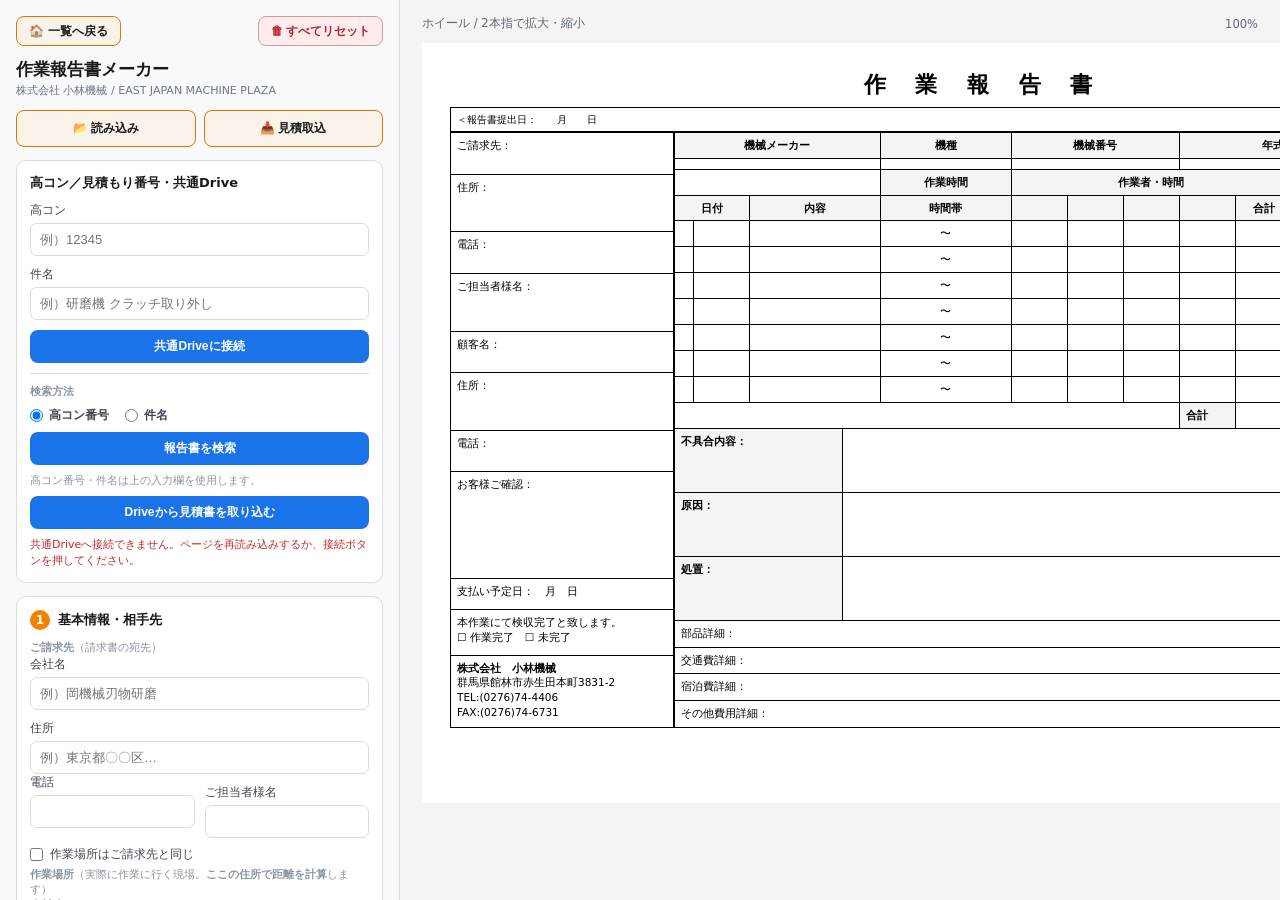
==== 報告書メーカー.html @ 7139f459 "報告書・見積書の出力を一つの入口に統合" ====
<!DOCTYPE html>
<html lang="ja">
<head>
<meta charset="UTF-8">
<meta name="viewport" content="width=device-width, initial-scale=1.0">
<title>小林機械 作業報告書メーカー</title>
<meta name="theme-color" content="#f08200">
<link rel="apple-touch-icon" href="apple-touch-icon.png">
<link rel="icon" type="image/png" href="favicon.png">
<meta name="apple-mobile-web-app-capable" content="yes">
<meta name="apple-mobile-web-app-status-bar-style" content="default">
<meta name="apple-mobile-web-app-title" content="報告書メーカー">
<style>
* { box-sizing: border-box; margin: 0; padding: 0; }
:root{ --navy:#1a1a1a; --navy2:#e67300; --brand:#f08200; --brand-d:#d46f00; --line:#dcdcdc; --bg:#f4f4f4; --accent:#c62828; --ok:#1f7a4d; --google:#1a73e8; }
html,body{ height:100%; }
body{ font-family:"Hiragino Kaku Gothic ProN","Yu Gothic UI","Meiryo",system-ui,sans-serif; color:#1a2430; background:var(--bg); }
.app{ display:grid; grid-template-columns:400px 1fr; height:100vh; }
.form{ overflow-y:auto; background:#f7f9fb; border-right:1px solid var(--line); padding:16px 16px 80px; }
.form h1{ font-size:17px; color:var(--navy); } .form .sub{ font-size:11px; color:#6a7787; margin-top:2px; }
.io{ display:flex; gap:8px; margin-top:12px; }
.io button{ flex:1; padding:9px; font-size:12px; font-weight:700; border-radius:8px; cursor:pointer; border:1px solid var(--navy2); background:#faf3ea; color:var(--navy); }
.io button:hover{ background:#f5e9da; }
.topnav{ display:flex; justify-content:space-between; align-items:center; gap:8px; margin-bottom:12px; }
.topnav .homeBtn,.topnav .resetBtn{ padding:8px 12px; font-size:12px; font-weight:700; border-radius:8px; cursor:pointer; border:1px solid var(--navy2); background:#faf3ea; color:var(--navy); text-decoration:none; display:inline-flex; align-items:center; gap:5px; line-height:1; }
.topnav .homeBtn:hover{ background:#f5e9da; }
.topnav .resetBtn{ border-color:#d99; background:#fdecec; color:#b23; }
.topnav .resetBtn:hover{ background:#fbdada; }
.card{ background:#fff; border:1px solid var(--line); border-radius:10px; padding:13px; margin-top:13px; }
.card h2{ font-size:13px; color:var(--navy); display:flex; align-items:center; gap:8px; margin-bottom:10px; }
.card h2 .n{ display:inline-grid; place-items:center; width:20px; height:20px; border-radius:50%; background:var(--brand); color:#fff; font-size:12px; font-weight:700; }
.base-card{ border:1px solid #d5dee8; border-radius:9px; padding:11px; margin-top:11px; background:#fbfdff; }
.base-card.off{ opacity:.5; }
.base-head{ display:flex; align-items:center; gap:8px; font-weight:700; color:var(--navy); font-size:13px; }
label{ display:block; font-size:12px; color:#445; margin-top:10px; } label:first-of-type{ margin-top:0; }
.hint{ color:#8a96a4; font-weight:400; font-size:10.5px; }
input,select{ width:100%; margin-top:4px; padding:8px 9px; font-size:13px; border:1px solid var(--line); border-radius:7px; background:#fff; color:#1a2430; }
input:focus,select:focus{ outline:2px solid var(--navy2); border-color:var(--navy2); }
.row2{ display:grid; grid-template-columns:1fr 1fr; gap:10px; } .row3{ display:grid; grid-template-columns:1fr 1fr 1fr; gap:8px; }
.check{ display:flex; align-items:center; gap:7px; margin-top:10px; font-size:12px; }
.check input{ width:auto; margin-top:0; }
.yen{ display:flex; align-items:center; margin-top:4px; border:1px solid var(--line); border-radius:7px; overflow:hidden; background:#fff; }
.yen span{ padding:0 9px; color:#6a7787; font-size:13px; background:#eef2f6; align-self:stretch; display:flex; align-items:center; white-space:nowrap; }
.yen input{ border:none; margin:0; border-radius:0; }
.btn{ width:100%; padding:10px; font-size:13px; font-weight:700; border:none; border-radius:8px; cursor:pointer; }
.btn-navy{ background:var(--brand); color:#fff; } .btn-navy:hover{ background:var(--brand-d); }
.btn-google{ background:var(--google); color:#fff; font-size:12px; padding:8px; } .btn-google:hover{ filter:brightness(1.08); }
.btn-print{ background:#1a1a1a; color:#fff; } .btn-print:hover{ background:#333; }
.btn-dark{ background:#1a1a1a; color:#fff; } .btn-dark:hover{ background:#333; }
.btn-blue{ background:#1f4a7a; color:#fff; } .btn-blue:hover{ background:#163a61; }
.btn-brand-o{ background:#fff; color:var(--brand-d); border:1.5px solid var(--brand); } .btn-brand-o:hover{ background:#fff3e6; }
.btn-ghost{ background:#faf3ea; color:var(--navy); border:1px dashed var(--navy2); } .btn-ghost:hover{ background:#f5e9da; }
.big{ padding:13px; font-size:14px; }
.actions{ margin-top:16px; display:grid; gap:10px; }
.foot{ font-size:10.5px; color:#8a96a4; margin-top:8px; line-height:1.45; }
.notice{ margin-top:10px; padding:7px 9px; font-size:11.5px; border-radius:6px; background:#fff5e6; border:1px solid #f0c987; color:#8a5a00; }
.status{ font-size:11px; margin-top:6px; min-height:14px; line-height:1.4; } .status.ok{ color:var(--ok); } .status.err{ color:var(--accent); }
.drive-status{ font-size:11px; margin-top:8px; min-height:16px; line-height:1.45; color:#5f6b7a; }
.drive-status.ok{ color:var(--ok); } .drive-status.err{ color:var(--accent); }
.drive-card button:disabled{ opacity:.55; cursor:wait; }
.drive-search{ margin-top:10px; padding-top:10px; border-top:1px solid var(--line); }
.drive-search-modes{ display:flex; gap:16px; flex-wrap:wrap; margin:8px 0; }
.drive-search-modes label{ display:flex; align-items:center; gap:6px; margin:0; font-weight:700; }
.drive-search-modes input{ width:auto; margin:0; }
.hidden{ display:none; } .we-wrap{ display:none; } .we-head{ color:#b8860b; }
details{ margin-top:10px; font-size:11.5px; } details summary{ cursor:pointer; color:var(--navy2); font-weight:700; }
details .help{ margin-top:6px; line-height:1.6; color:#4a5663; } details .help a{ color:var(--google); }
.sub-links{ display:flex; gap:12px; margin-top:6px; align-items:center; flex-wrap:wrap; } .sub-links a{ font-size:11px; color:var(--navy2); cursor:pointer; }
.prow{ border:1px solid #e3e9ef; border-radius:8px; padding:9px; margin-top:9px; background:#fcfdfe; }
.amts{ display:flex; gap:8px; align-items:flex-end; margin-top:7px; } .amts .am{ flex:1; margin-top:0; } .amts .am .yen input{ font-size:14px; padding:9px; }
.crow{ display:flex; gap:8px; align-items:center; margin-top:9px; }
.crow .cn{ flex:1; margin-top:0; } .crow .yen{ flex:1; margin-top:0; } .crow .yen input{ font-size:15px; padding:10px; } .crow .yen span{ font-size:13px; }
.del{ width:34px; height:38px; border:1px solid var(--line); background:#fff; border-radius:7px; color:var(--accent); font-size:17px; cursor:pointer; flex:none; align-self:flex-end; } .del:hover{ background:#fdecec; }

.preview{ overflow:auto; padding:16px 22px 60px; background:var(--bg); }
.empty{ color:#9aa6b3; text-align:center; padding:120px 20px; font-size:14px; line-height:1.8; }
.sheet{ width:1123px; min-height:760px; background:#fff; color:#000; box-shadow:0 4px 24px rgba(0,0,0,.12); padding:24px 28px; font-size:11px; line-height:1.45; margin:0 auto; }
.top-date{ text-align:right; } .title{ text-align:center; font-size:22px; font-weight:700; letter-spacing:.7em; padding-left:.7em; margin:2px 0 14px; }
.head{ display:grid; grid-template-columns:1fr 1fr; gap:24px; align-items:start; }
.client-line{ display:flex; align-items:flex-end; gap:8px; margin-bottom:10px; } .client-line .name{ flex:1; border-bottom:1px solid #000; min-height:20px; font-size:14px; font-weight:700; padding:0 4px 2px; }
.kv{ display:grid; grid-template-columns:74px 1fr; } .kv .v{ border-bottom:1px solid #000; min-height:17px; padding:0 3px 1px; }
.total-box{ display:flex; align-items:center; gap:14px; margin-top:12px; } .total-box .lbl{ font-weight:700; font-size:12px; } .total-box .amt{ font-size:22px; font-weight:700; border-bottom:2px solid #000; flex:1; text-align:right; padding:0 6px 2px; }
.head-right{ position:relative; } .brand{ font-family:"Times New Roman",serif; font-style:italic; font-weight:700; font-size:21px; line-height:1.1; }
.co{ font-weight:700; font-size:13px; margin-top:8px; } .co-info{ font-size:10.5px; line-height:1.5; margin-top:2px; }
.stamp{ position:absolute; top:0; right:0; display:flex; } .stamp .c{ width:34px; height:34px; border:1px solid #000; } .stamp .c+.c{ border-left:none; }
table.items{ width:100%; border-collapse:collapse; margin-top:16px; } table.items th, table.items td{ border:1px solid #000; padding:3px 5px; font-size:10.5px; vertical-align:top; } table.items th{ background:#f0f0f0; text-align:center; padding:4px; }
.c-code{ width:46px; text-align:center; position:relative; } .c-name{ width:330px; } .c-qty{ width:34px; text-align:center; } .c-unit{ width:34px; text-align:center; } .c-price{ width:95px; text-align:right; } .c-amt{ width:95px; text-align:right; }
.note-block{ font-size:9px; line-height:1.55; white-space:pre-wrap; } .note-block .nbt{ font-weight:700; font-size:9.5px; }
.sum td{ text-align:right; font-weight:700; } .sum .sl{ background:#f0f0f0; }
.rowdel{ display:inline-block; margin-left:4px; width:16px; height:16px; line-height:14px; text-align:center; border:1px solid #c62828; color:#c62828; background:#fff; border-radius:4px; font-size:12px; cursor:pointer; vertical-align:middle; } .rowdel:hover{ background:#fdecec; }
[data-report-field]{ white-space:pre-wrap; }
@media print{ @page{ size:A4 landscape; margin:5mm; } body{ background:#fff; } .app{ display:block; height:auto; } .form{ display:none !important; } .preview{ padding:0; overflow:visible; } .sheet{ width:100%; min-height:auto; box-shadow:none; padding:0; } #sheetExtra .sheet{ page-break-before:always; margin:0; } .rowdel{ display:none !important; } }
@media (max-width:900px){ .app{ grid-template-columns:1fr; height:auto; } .preview{ overflow-x:auto; } }
/* 報告書 */
.rp{ font-size:10.5px; } .rp .title{ text-align:center; font-size:22px; font-weight:700; letter-spacing:.5em; margin-bottom:6px; }
.rp table.rep{ width:100%; border-collapse:collapse; margin:0; }
.rp .rep td,.rp .rep th{ border:1px solid #000; padding:5px 6px; vertical-align:top; font-size:10.5px; line-height:1.4; }
.rp .rep th{ background:#f4f4f4; text-align:center; font-weight:700; }
.rp .lay{ padding:0 !important; border:none !important; vertical-align:top; }
.rp .ltbl{ height:100%; } .rp .ltbl td{ text-align:left; height:30px; }
.rp .lbl{ background:#f4f4f4; font-weight:700; white-space:nowrap; }
.rp .num{ text-align:right; }
.rp .dtot{ font-weight:700; text-align:right; margin-top:4px; }
.rp .dlf td{ height:46px; }
#sheetExtra .sheet{ margin:18px auto 0; }
#sheetExtra .sheet.cont{ min-height:auto; }
.worker-pick{ display:flex; flex-wrap:wrap; gap:6px; margin:6px 0 2px; }
.worker-pick .wchip{ display:inline-flex; align-items:center; gap:5px; background:#eef2f7; border:1px solid #cfd8e3; border-radius:8px; padding:5px 10px; font-size:13px; cursor:pointer; user-select:none; }
.whours{ display:flex; flex-wrap:wrap; gap:8px; margin-top:8px; }
.whours .phcell{ display:flex; flex-direction:column; gap:2px; font-size:12px; color:#556; width:90px; }
.whours .phcell input{ width:100%; }
.rp .tall{ height:88px; } .rp .center{ text-align:center; }
.rp .fill{ height:100%; }
.rp .company{ text-align:center; font-size:10px; line-height:1.8; vertical-align:top; }
.rp .subm{ font-size:9.5px; }
.rp .sigbox{ height:78px; overflow:hidden; text-align:center; display:flex; align-items:center; justify-content:center; }
.rp .sigbox img{ max-height:76px; max-width:100%; }
.rp .wb td,.rp .dl td{ height:26px; }
.rp .dl2 td{ height:64px; }
.rp .dl .lft,.rp .dl2 td{ white-space:normal; word-break:break-all; line-height:1.5; }
.rp .ctr{ text-align:center; } .rp .lft{ text-align:left; } .rp .vtop{ vertical-align:top; }
.rp .lbll{ background:#f4f4f4; font-weight:700; text-align:left; }
.rp .titlecell{ border:none !important; text-align:center; font-size:22px; font-weight:700; letter-spacing:.5em; padding:2px 0 6px; }
.rp .submrow td{ font-size:9.5px; text-align:left; }
.rp .cols{ display:flex; align-items:stretch; }
.rp .cols>.colL{ width:21%; display:flex; } .rp .cols>.colR{ width:79%; display:flex; }
.rp .cols>div>table{ width:100%; height:100%; }
.rp .detail-line{ display:flex; justify-content:space-between; gap:10px; }
/* 作業者行 */
.wrow{ border:1px solid #e3e9ef; border-radius:8px; padding:9px; margin-top:9px; background:#fcfdfe; }
.wrow .r{ display:flex; gap:6px; align-items:center; } .wrow .r+.r{ margin-top:6px; } .wrow input,.wrow select{ margin-top:0; }
.wrow .hol{ display:flex; align-items:center; gap:4px; white-space:nowrap; font-size:13px; }
.wrow .people{ margin-top:6px; } .wrow .prow{ margin-top:6px; }
.wrow .addPerson{ margin-top:7px; width:100%; padding:7px; border:1px dashed var(--navy2); border-radius:7px; background:#eef2f7; color:var(--navy); font-weight:700; cursor:pointer; }
.wrow .pdel,.wrow .del{ flex:none; }
#trouble,#cause,#action,#ssTrouble,#ssCause,#ssAction{ min-height:140px; width:100%; resize:vertical; }
.worker-add{ display:flex; gap:6px; margin-top:8px; } .worker-add input{ margin-top:0; }
.worker-add button{ flex:none; padding:0 12px; border-radius:7px; border:1px solid var(--navy2); background:var(--navy); color:#fff; font-weight:700; cursor:pointer; }
#sigPad,#ssSigPad{ width:100%; height:150px; border:1px dashed var(--navy2); border-radius:8px; background:#fff; touch-action:none; display:block; margin-top:6px; }
/* お客様サイン画面 */
.signscreen{ position:fixed; inset:0; background:#fff; z-index:9999; display:none; flex-direction:column; padding:16px; overflow-y:auto; }
.signscreen.show{ display:flex; }
.signscreen h2{ font-size:18px; color:var(--navy); margin-bottom:6px; }
.ss-box{ border:1px solid var(--line); border-radius:10px; padding:12px; margin-top:10px; }
.ss-row{ display:flex; justify-content:space-between; font-size:14px; padding:3px 0; }
.ss-total{ font-size:20px; font-weight:700; color:var(--navy); }
.ss-done{ display:flex; gap:10px; margin-top:10px; }
.ss-done button{ flex:1; padding:14px; font-size:15px; font-weight:700; border-radius:10px; border:2px solid var(--navy); background:#fff; color:var(--navy); cursor:pointer; }
.ss-done button.on{ background:var(--navy); color:#fff; }
.ss-sign-io{ display:grid; grid-template-columns:1fr 1fr; gap:10px; margin-top:10px; }
.ss-sign-io button{ padding:11px 8px; font-size:13px; font-weight:700; border-radius:9px; border:1px solid var(--navy2); background:#faf3ea; color:var(--navy); cursor:pointer; }
.ss-sign-io button:hover{ background:#f5e9da; }
#ssSigPad{ height:200px; }
.ss-actions{ display:flex; gap:10px; margin-top:14px; }
.ss-actions button{ flex:1; padding:15px; font-size:15px; font-weight:700; border:none; border-radius:10px; cursor:pointer; }
.ss-actions .ok{ background:var(--ok); color:#fff; } .ss-actions .cancel{ background:#e9edf2; color:#333; }
</style>
<link rel="stylesheet" href="preview-zoom.css?v=20260930-zoom1">
<link rel="stylesheet" href="document-export.css?v=20261008-export1">
</head>
<body>
<div class="app">
  <aside class="form">
    <div class="topnav">
      <a class="homeBtn" href="index.html">🏠 一覧へ戻る</a>
      <button type="button" class="resetBtn" id="resetAllBtn">🗑 すべてリセット</button>
    </div>
    <h1>作業報告書メーカー</h1>
    <p class="sub">株式会社 小林機械 / EAST JAPAN MACHINE PLAZA</p>
    <div class="io"><button id="loadBtn">📂 読み込み</button><button id="estBtn">📥 見積取込</button><input id="loadFile" type="file" accept="application/json,.json" class="hidden"><input id="estFile" type="file" accept="application/json,.json" class="hidden"></div>

    <section class="card drive-card">
      <h2>高コン／見積もり番号・共通Drive</h2>
      <label>高コン<input id="mKocon" type="text" autocomplete="off" placeholder="例）12345"></label>
      <label>件名<input id="subject" type="text" placeholder="例）研磨機 クラッチ取り外し"></label>
      <button type="button" class="btn btn-google" id="driveConnectBtn" style="margin-top:10px;" disabled>共通Driveに接続</button>
      <div class="drive-search">
        <p class="foot" style="margin-top:0;"><b>検索方法</b></p>
        <div class="drive-search-modes">
          <label><input type="radio" name="reportDriveSearchMode" id="driveSearchModeKocon" value="kocon" checked>高コン番号</label>
          <label><input type="radio" name="reportDriveSearchMode" id="driveSearchModeSubject" value="subject">件名</label>
        </div>
        <button type="button" class="btn btn-google" id="driveSearchReportBtn">報告書を検索</button>
        <p class="foot">高コン番号・件名は上の入力欄を使用します。</p>
      </div>
      <button type="button" class="btn btn-google" id="driveImportEstimateBtn" style="margin-top:8px;">Driveから見積書を取り込む</button>
      <p class="drive-status" id="driveStatus" role="status" aria-live="polite">共通Driveへ接続中…</p>
    </section>

    <section class="card">
      <h2><span class="n">1</span>基本情報・相手先</h2>
      <div class="hidden"><input id="client" type="text"><input id="workDate" type="date"></div>

      <p class="foot" style="margin-top:8px;"><b>ご請求先</b>（請求書の宛先）</p>
      <label>会社名<input id="billName" type="text" placeholder="例）岡機械刃物研磨"></label>
      <label>住所<input id="billAddr" type="text" placeholder="例）東京都〇〇区…"></label>
      <div class="row2"><label>電話<input id="billTel" type="text"></label><label>ご担当者様名<input id="billPerson" type="text"></label></div>

      <label class="check" style="margin-top:8px;"><input id="sameAsSite" type="checkbox">作業場所はご請求先と同じ</label>

      <div id="siteWrap">
        <p class="foot" style="margin-top:4px;"><b>作業場所</b>（実際に作業に行く現場。<b>ここの住所で距離を計算</b>します）</p>
        <label>会社名<input id="siteName" type="text" placeholder="例）岡機械刃物研磨"></label>
        <label>住所 <span class="hint">距離・高速代の取得に使用</span><input id="address" type="text" placeholder="例）東京都江東区石島12-3"></label>
        <label>電話<input id="siteTel" type="text"></label>
      </div>

      <label style="margin-top:8px;">Google APIキー <span class="hint">（使う場合のみ・このPC内に保存）</span><input id="apiKey" type="password" placeholder="AIza..."></label>
      <details><summary>APIキーの取り方（初回のみ）</summary><div class="help">Google Cloud Consoleで①プロジェクト作成 ②Routes API有効化 ③お支払い登録（少量は無料枠内）④APIキー作成 ⑤Routes APIのみに制限 ⑥上に貼付</div></details>
    </section>

    <section class="card">
      <h2><span class="n">2</span>拠点・距離・人員</h2>
      <p class="foot">本社・本庄のどちらから行くか選びます（両方ONで合算）。拠点ごとに距離・人数・台数を入力し、片道／往復の計算方法と、平日・土日祝それぞれの回数を入力。</p>

      <label class="check" style="margin-top:4px;"><input id="directUse" type="checkbox"><span class="base-head">直接入力（合計をまとめて入れる／拠点カードに合算）</span></label>
      <div class="base-card" id="directBox" style="display:none;">
        <div class="row3">
          <label>往復距離 合計(km)<input id="d_km" type="number" min="0" step="0.1" placeholder="例)192"></label>
          <label>往復時間 合計(h)<input id="d_h" type="number" min="0" step="0.1" placeholder="例)3"></label>
          <label>高速代 合計(円)<input id="d_toll" type="number" min="0" step="1" placeholder="例)4328"></label>
        </div>
        <p class="foot" style="margin-top:8px;">↓ 金額は自動計算されます（手で上書きもOK。空欄にすると自動計算に戻ります）</p>
        <div class="row3">
          <label>交通費<div class="yen"><span>¥</span><input id="d_trans" type="number" min="0" step="1"></div></label>
          <label>移動費<div class="yen"><span>¥</span><input id="d_trav" type="number" min="0" step="1"></div></label>
          <label>高速代<div class="yen"><span>¥</span><input id="d_ktoll" type="number" min="0" step="1"></div></label>
        </div>
      </div>

      <div class="base-card" id="b1card">
        <label class="check"><input id="b1_use" type="checkbox" checked><span class="base-head">本社（館林）から</span></label>
        <button class="btn btn-google" id="b1_auto" style="margin-top:8px;">本社→作業場所を自動取得</button>
        <p id="b1_status" class="status"></p>
        <div class="sub-links"><a id="b1_y">Yahoo!</a><a id="b1_g">Googleマップ</a><span class="hint">（手入力用）</span></div>
        <div class="row3" style="margin-top:6px;">
          <label>片道km<input id="b1_km" type="number" min="0" step="0.1"></label>
          <label>片道時間h<input id="b1_h" type="number" min="0" step="0.1"></label>
          <label>片道高速(税込)<input id="b1_toll" type="number" min="0" step="10"></label>
        </div>
        <div class="row2"><label>人数<input id="b1_people" type="number" min="0" value="1"></label><label>台数<input id="b1_vehicles" type="number" min="0" value="1"></label></div>
        <label>距離の計算<select id="b1_mode"><option value="round">往復で計算</option><option value="oneway">片道で計算</option></select></label>
        <div class="row2">
          <label>平日の回数<input id="b1_tripsWd" type="number" min="0" value="1"></label>
          <label>土日祝の回数<input id="b1_tripsWe" type="number" min="0" value="0"></label>
        </div>
      </div>

      <div class="base-card off" id="b2card">
        <label class="check"><input id="b2_use" type="checkbox"><span class="base-head">本庄（児玉）から</span></label>
        <button class="btn btn-google" id="b2_auto" style="margin-top:8px;">本庄→作業場所を自動取得</button>
        <p id="b2_status" class="status"></p>
        <div class="sub-links"><a id="b2_y">Yahoo!</a><a id="b2_g">Googleマップ</a><span class="hint">（手入力用）</span></div>
        <div class="row3" style="margin-top:6px;">
          <label>片道km<input id="b2_km" type="number" min="0" step="0.1"></label>
          <label>片道時間h<input id="b2_h" type="number" min="0" step="0.1"></label>
          <label>片道高速(税込)<input id="b2_toll" type="number" min="0" step="10"></label>
        </div>
        <div class="row2"><label>人数<input id="b2_people" type="number" min="0" value="1"></label><label>台数<input id="b2_vehicles" type="number" min="0" value="1"></label></div>
        <label>距離の計算<select id="b2_mode"><option value="round">往復で計算</option><option value="oneway">片道で計算</option></select></label>
        <div class="row2">
          <label>平日の回数<input id="b2_tripsWd" type="number" min="0" value="1"></label>
          <label>土日祝の回数<input id="b2_tripsWe" type="number" min="0" value="0"></label>
        </div>
      </div>

      <div class="base-card off" id="b3card">
        <label class="check"><input id="b3_use" type="checkbox"><span class="base-head">その他の出発地（自分で入力）</span></label>
        <label>出発地の住所<input id="b3_addr" type="text" placeholder="例）〇〇県〇〇市〇〇町1-2-3"></label>
        <button class="btn btn-google" id="b3_auto" style="margin-top:8px;">この出発地→作業場所を自動取得</button>
        <p id="b3_status" class="status"></p>
        <div class="sub-links"><a id="b3_y">Yahoo!</a><a id="b3_g">Googleマップ</a><span class="hint">（手入力用）</span></div>
        <div class="row3" style="margin-top:6px;">
          <label>片道km<input id="b3_km" type="number" min="0" step="0.1"></label>
          <label>片道時間h<input id="b3_h" type="number" min="0" step="0.1"></label>
          <label>片道高速(税込)<input id="b3_toll" type="number" min="0" step="10"></label>
        </div>
        <div class="row2"><label>人数<input id="b3_people" type="number" min="0" value="1"></label><label>台数<input id="b3_vehicles" type="number" min="0" value="1"></label></div>
        <label>距離の計算<select id="b3_mode"><option value="round">往復で計算</option><option value="oneway">片道で計算</option></select></label>
        <div class="row2">
          <label>平日の回数<input id="b3_tripsWd" type="number" min="0" value="1"></label>
          <label>土日祝の回数<input id="b3_tripsWe" type="number" min="0" value="0"></label>
        </div>
      </div>
    </section>

    <div style="display:none" aria-hidden="true">
      <input id="daysWd" type="number" value="0"><input id="daysWe" type="number" value="0"><span id="daysWeWrap"></span>
      <input id="workWE" type="checkbox" class="we-toggle" data-for="daysWeWrap">
      <input id="hoursPerDay" type="number" value="0"><input id="nightHours" type="number" value="0"><input id="workFee" type="number">
    </div>

    <section class="card">
      <h2><span class="n">4</span>宿泊費</h2>
      <p class="foot">泊まる日ごとに行を追加します。日によって人数が違ってもOK（例：6/1 平日2名／6/2 平日1名／6/3 土日1名／6/4 土日2名）。土日祝にチェックでその泊だけ5割増。</p>
      <div id="lodgeList"></div>
      <button class="btn btn-ghost" id="addLodge" style="margin-top:9px;">＋ 宿泊日を追加</button>
      <p class="foot" id="lodgeSummary" style="margin-top:8px;font-weight:700;color:#15406e;">平日 0人泊／土日 0人泊</p>
      <label>1泊単価(税抜)<div class="yen"><span>¥</span><input id="lodgeUnit" type="number" min="0" step="500" value="15000"></div></label>
      <p class="foot">宿泊費＝単価 ×（平日人泊 ＋ 土日人泊×1.5）。人泊＝人数×泊数の合計です。</p>
    </section>

    <section class="card">
      <h2><span class="n">5</span>その他費用</h2>
      <p class="foot">品名を入れた行だけ書類に出ます。金額（税抜）をそのまま計上します。</p>
      <div id="customList"></div>
      <button class="btn btn-ghost" id="addCustom" style="margin-top:9px;">＋ 項目を追加</button>
    </section>

    <section class="card">
      <h2><span class="n">6</span>部品（原価から自動計算）</h2>
      <p class="foot">「原価」を入れると <b>税抜＝原価÷0.8</b> を自動計算。空欄行は非表示。</p>
      <div id="partsList"></div>
      <button class="btn btn-ghost" id="addPart" style="margin-top:9px;">＋ 部品を追加</button>
    </section>

    <section class="card">
      <h2><span class="n">7</span>機械情報・提出日</h2>
      <label>報告書提出日<input id="repDate" type="date"></label>
      <div class="row3"><label>機械メーカー<input id="mMaker" type="text"></label><label>機種<input id="mType" type="text"></label><label>機械番号<input id="mNo" type="text"></label></div>
      <label>年式<input id="mYear" type="text"></label>
    </section>

    <section class="card">
      <h2><span class="n">8</span>作業費・作業者・作業時間</h2>
      <p class="foot">まず下で<b>作業者を選択</b>すると、各作業行にその人たちが自動で並びます。あとは行ごとに<b>時間だけ</b>入力（空欄・0の人はPDFに出ません）。見積取込の「作業者未設定」は、作業者を選択すると順に引き継がれます。1人1日あたり：3hまで45,000／3〜8hは+9,000/h／<b>8h超は+12,150/h</b>、土日祝は×1.5（祝日は自動判定）。</p>
      <div class="worker-add"><input id="newWorker" type="text" placeholder="作業者名を新規追加"><button id="addWorker">追加</button></div>
      <div style="font-size:13px;color:#556;margin-top:8px;">作業者を選択：</div>
      <div id="workerPick" class="worker-pick"></div>
      <div id="workRows" style="margin-top:4px;"></div>
      <button class="btn btn-ghost" id="addWork" style="margin-top:9px;">＋ 作業行を追加</button>
    </section>

    <section class="card">
      <h2><span class="n">9</span>不具合・原因・処置</h2>
      <label>不具合内容<textarea id="trouble"></textarea></label>
      <label>原因<textarea id="cause"></textarea></label>
      <label>処置<textarea id="action"></textarea></label>
      <label class="check"><input type="checkbox" id="custSupply">部品お客様支給（チェックすると処置欄に「お客様支給」と表示）</label>
      <label>支払い予定日<input id="payDate" type="text" placeholder="例）6月30日"></label>
      <div class="check" style="gap:18px;"><label class="check" style="margin:0;"><input id="doneComplete" type="checkbox">作業完了</label><label class="check" style="margin:0;"><input id="doneIncomplete" type="checkbox">未完了</label></div>
    </section>

    <section class="card">
      <h2><span class="n">10</span>お客様サイン</h2>
      <p class="foot">下のボタンで全画面のサイン画面に切り替わります（お客様に見せながら記入）。この入力画面では署名できません（誤操作防止）。</p>
      <button class="btn btn-navy" id="openSign" style="margin-top:6px;">📲 お客様確認・サイン画面へ</button>
      <p class="foot" id="sigState" style="margin-top:8px;font-weight:700;"></p>
    </section>

    <textarea id="textareaMeasure" style="display:none"></textarea>
    <div class="actions document-output">
      <button class="btn big export-primary" id="bothBtn">PDF・データを出力</button>
      <p class="foot export-help">PDFとデータ（JSON）を同じ内容で作成します。印刷は保存したPDFを開いて行えます。</p>
    </div>
    <div class="actions document-utilities">
      <button class="btn btn-ghost" id="photoBtn">写真添付（社内サイト）</button>
    </div>
  </aside>

  <main class="preview">
    <div class="preview-zoom-tools"><span>ホイール / 2本指で拡大・縮小</span><output data-preview-zoom-status aria-label="プレビューの表示倍率">100%</output></div>
    <div class="preview-zoom-stage"><div class="preview-zoom-content">
    <div id="sheet" class="sheet"><div class="empty">左の入力内容が<br>ここに自動反映されます</div></div>
    <div id="sheetExtra"></div>
    </div></div>
  </main>
</div>

<template id="lodgeRow"><div class="prow">
  <input class="ldgMemo" type="text" placeholder="日付・メモ（任意）" style="width:100%;">
  <div style="display:flex;gap:8px;margin-top:8px;align-items:flex-end;">
    <label style="flex:1;margin-top:0;">人数<input class="ldgPeople" type="number" min="0" value="1"></label>
    <label style="flex:1;margin-top:0;">泊数<input class="ldgNights" type="number" min="0" value=""></label>
    <label class="check" style="flex:1.2;margin-top:0;"><input type="checkbox" class="ldgHol">土日祝</label>
    <button class="del" type="button">×</button>
  </div>
</div></template>
<template id="partRow"><div class="prow">
  <input class="pn" type="text" placeholder="部品名・内容">
  <div class="amts"><label class="am">原価<div class="yen"><span>¥</span><input class="pc" type="number" min="0" step="100" placeholder="0"></div></label>
  <label class="am">金額＝原価÷0.8<div class="yen"><span>¥</span><input class="pa" type="number" min="0" step="100" placeholder="0"></div></label>
  <label class="am" style="flex:0.5">数<input class="pq" type="number" min="0" step="1" value="1"></label>
  <button class="del">×</button></div>
</div></template>
<template id="customRow"><div class="crow">
  <input class="cn" type="text" placeholder="品名">
  <div class="yen"><span>¥</span><input class="ca" type="number" min="0" step="100" placeholder="金額"></div>
  <label class="am" style="flex:0;min-width:54px;margin-top:0">数<input class="cq" type="number" min="0" step="1" value="1"></label>
  <button class="del">×</button>
</div></template>

<template id="workRow"><div class="wrow">
  <div class="r"><input class="wDate" type="date" style="flex:1.1"><input class="wContent" type="text" placeholder="内容" style="flex:2"><label class="hol"><input type="checkbox" class="wHol">祝日</label></div>
  <div class="r"><span style="font-size:13px;color:#667">時間帯</span><input class="wStart" type="time" style="flex:1">〜<input class="wEnd" type="time" style="flex:1"><button class="del" style="height:34px">×行削除</button></div>
  <div class="whours"></div>
</div></template>
<template id="personRow"><div class="prow r"><select class="pWorker" style="flex:1.5"></select><input class="pHours" type="number" min="0" step="0.5" placeholder="時間(h)" style="flex:1"><button class="pdel" type="button">×</button></div></template>

<div class="signscreen" id="signScreen">
  <h2>お客様確認・サイン</h2>
  <div class="ss-box">
    <div class="ss-row"><span>顧客名</span><span id="ssClient"></span></div>
    <div class="ss-row"><span>件名</span><span id="ssSubject"></span></div>
  </div>
  <div class="ss-box">
    <label>不具合内容<textarea id="ssTrouble"></textarea></label>
    <label>原因<textarea id="ssCause"></textarea></label>
    <label>処置<textarea id="ssAction"></textarea></label>
    <div class="ss-done"><button id="ssComplete">作業完了</button><button id="ssIncomplete">未完了</button></div>
  </div>
  <div class="ss-box">
    <div style="font-size:13px;color:#445;">本作業にて検収完了と致します。下にご署名ください。</div>
    <canvas id="ssSigPad"></canvas>
    <div class="sub-links"><a id="ssSigClear">消す</a></div>
    <div class="ss-sign-io">
      <button type="button" id="ssSigExport">💾 サインデータ出力</button>
      <button type="button" id="ssSigImport">📂 サインデータ入力</button>
      <input id="ssSigFile" type="file" accept="application/json,.json" class="hidden">
    </div>
  </div>
  <div class="ss-actions"><button class="cancel" id="ssCancel">閉じる</button><button class="ok" id="ssOk">サインを確定して戻る</button></div>
</div>

<script>
/*!
 * html2canvas 1.4.1 <https://html2canvas.hertzen.com>
 * Copyright (c) 2022 Niklas von Hertzen <https://hertzen.com>
 * Released under MIT License
 */
!function(A,e){"object"==typeof exports&&"undefined"!=typeof module?module.exports=e():"function"==typeof define&&define.amd?define(e):(A="undefined"!=typeof globalThis?globalThis:A||self).html2canvas=e()}(this,function(){"use strict";
/*! *****************************************************************************
    Copyright (c) Microsoft Corporation.

    Permission to use, copy, modify, and/or distribute this software for any
    purpose with or without fee is hereby granted.

    THE SOFTWARE IS PROVIDED "AS IS" AND THE AUTHOR DISCLAIMS ALL WARRANTIES WITH
    REGARD TO THIS SOFTWARE INCLUDING ALL IMPLIED WARRANTIES OF MERCHANTABILITY
    AND FITNESS. IN NO EVENT SHALL THE AUTHOR BE LIABLE FOR ANY SPECIAL, DIRECT,
    INDIRECT, OR CONSEQUENTIAL DAMAGES OR ANY DAMAGES WHATSOEVER RESULTING FROM
    LOSS OF USE, DATA OR PROFITS, WHETHER IN AN ACTION OF CONTRACT, NEGLIGENCE OR
    OTHER TORTIOUS ACTION, ARISING OUT OF OR IN CONNECTION WITH THE USE OR
    PERFORMANCE OF THIS SOFTWARE.
    ***************************************************************************** */var r=function(A,e){return(r=Object.setPrototypeOf||{__proto__:[]}instanceof Array&&function(A,e){A.__proto__=e}||function(A,e){for(var t in e)Object.prototype.hasOwnProperty.call(e,t)&&(A[t]=e[t])})(A,e)};function A(A,e){if("function"!=typeof e&&null!==e)throw new TypeError("Class extends value "+String(e)+" is not a constructor or null");function t(){this.constructor=A}r(A,e),A.prototype=null===e?Object.create(e):(t.prototype=e.prototype,new t)}var h=function(){return(h=Object.assign||function(A){for(var e,t=1,r=arguments.length;t<r;t++)for(var B in e=arguments[t])Object.prototype.hasOwnProperty.call(e,B)&&(A[B]=e[B]);return A}).apply(this,arguments)};function a(A,s,o,i){return new(o=o||Promise)(function(t,e){function r(A){try{n(i.next(A))}catch(A){e(A)}}function B(A){try{n(i.throw(A))}catch(A){e(A)}}function n(A){var e;A.done?t(A.value):((e=A.value)instanceof o?e:new o(function(A){A(e)})).then(r,B)}n((i=i.apply(A,s||[])).next())})}function H(t,r){var B,n,s,o={label:0,sent:function(){if(1&s[0])throw s[1];return s[1]},trys:[],ops:[]},A={next:e(0),throw:e(1),return:e(2)};return"function"==typeof Symbol&&(A[Symbol.iterator]=function(){return this}),A;function e(e){return function(A){return function(e){if(B)throw new TypeError("Generator is already executing.");for(;o;)try{if(B=1,n&&(s=2&e[0]?n.return:e[0]?n.throw||((s=n.return)&&s.call(n),0):n.next)&&!(s=s.call(n,e[1])).done)return s;switch(n=0,(e=s?[2&e[0],s.value]:e)[0]){case 0:case 1:s=e;break;case 4:return o.label++,{value:e[1],done:!1};case 5:o.label++,n=e[1],e=[0];continue;case 7:e=o.ops.pop(),o.trys.pop();continue;default:if(!(s=0<(s=o.trys).length&&s[s.length-1])&&(6===e[0]||2===e[0])){o=0;continue}if(3===e[0]&&(!s||e[1]>s[0]&&e[1]<s[3])){o.label=e[1];break}if(6===e[0]&&o.label<s[1]){o.label=s[1],s=e;break}if(s&&o.label<s[2]){o.label=s[2],o.ops.push(e);break}s[2]&&o.ops.pop(),o.trys.pop();continue}e=r.call(t,o)}catch(A){e=[6,A],n=0}finally{B=s=0}if(5&e[0])throw e[1];return{value:e[0]?e[1]:void 0,done:!0}}([e,A])}}}function t(A,e,t){if(t||2===arguments.length)for(var r,B=0,n=e.length;B<n;B++)!r&&B in e||((r=r||Array.prototype.slice.call(e,0,B))[B]=e[B]);return A.concat(r||e)}var d=(B.prototype.add=function(A,e,t,r){return new B(this.left+A,this.top+e,this.width+t,this.height+r)},B.fromClientRect=function(A,e){return new B(e.left+A.windowBounds.left,e.top+A.windowBounds.top,e.width,e.height)},B.fromDOMRectList=function(A,e){e=Array.from(e).find(function(A){return 0!==A.width});return e?new B(e.left+A.windowBounds.left,e.top+A.windowBounds.top,e.width,e.height):B.EMPTY},B.EMPTY=new B(0,0,0,0),B);function B(A,e,t,r){this.left=A,this.top=e,this.width=t,this.height=r}for(var f=function(A,e){return d.fromClientRect(A,e.getBoundingClientRect())},Q=function(A){for(var e=[],t=0,r=A.length;t<r;){var B,n=A.charCodeAt(t++);55296<=n&&n<=56319&&t<r?56320==(64512&(B=A.charCodeAt(t++)))?e.push(((1023&n)<<10)+(1023&B)+65536):(e.push(n),t--):e.push(n)}return e},g=function(){for(var A=[],e=0;e<arguments.length;e++)A[e]=arguments[e];if(String.fromCodePoint)return String.fromCodePoint.apply(String,A);var t=A.length;if(!t)return"";for(var r=[],B=-1,n="";++B<t;){var s=A[B];s<=65535?r.push(s):(s-=65536,r.push(55296+(s>>10),s%1024+56320)),(B+1===t||16384<r.length)&&(n+=String.fromCharCode.apply(String,r),r.length=0)}return n},e="ABCDEFGHIJKLMNOPQRSTUVWXYZabcdefghijklmnopqrstuvwxyz0123456789+/",n="undefined"==typeof Uint8Array?[]:new Uint8Array(256),s=0;s<e.length;s++)n[e.charCodeAt(s)]=s;for(var o="ABCDEFGHIJKLMNOPQRSTUVWXYZabcdefghijklmnopqrstuvwxyz0123456789+/",c="undefined"==typeof Uint8Array?[]:new Uint8Array(256),i=0;i<o.length;i++)c[o.charCodeAt(i)]=i;function w(A,e,t){return A.slice?A.slice(e,t):new Uint16Array(Array.prototype.slice.call(A,e,t))}var U=(l.prototype.get=function(A){var e;if(0<=A){if(A<55296||56319<A&&A<=65535)return e=this.index[A>>5],this.data[e=(e<<2)+(31&A)];if(A<=65535)return e=this.index[2048+(A-55296>>5)],this.data[e=(e<<2)+(31&A)];if(A<this.highStart)return e=this.index[e=2080+(A>>11)],e=this.index[e+=A>>5&63],this.data[e=(e<<2)+(31&A)];if(A<=1114111)return this.data[this.highValueIndex]}return this.errorValue},l);function l(A,e,t,r,B,n){this.initialValue=A,this.errorValue=e,this.highStart=t,this.highValueIndex=r,this.index=B,this.data=n}for(var C="ABCDEFGHIJKLMNOPQRSTUVWXYZabcdefghijklmnopqrstuvwxyz0123456789+/",u="undefined"==typeof Uint8Array?[]:new Uint8Array(256),F=0;F<C.length;F++)u[C.charCodeAt(F)]=F;function p(A,e,t,r){var B=r[t];if(Array.isArray(A)?-1!==A.indexOf(B):A===B)for(var n=t;n<=r.length;){if((o=r[++n])===e)return 1;if(o!==D)break}if(B===D)for(n=t;0<n;){var s=r[--n];if(Array.isArray(A)?-1!==A.indexOf(s):A===s)for(var o,i=t;i<=r.length;){if((o=r[++i])===e)return 1;if(o!==D)break}if(s!==D)break}}function E(A,e){for(var t=A;0<=t;){var r=e[t];if(r!==D)return r;t--}return 0}function I(t,A){var e=(B=function(A,r){void 0===r&&(r="strict");var B=[],n=[],s=[];return A.forEach(function(A,e){var t=rA.get(A);if(50<t?(s.push(!0),t-=50):s.push(!1),-1!==["normal","auto","loose"].indexOf(r)&&-1!==[8208,8211,12316,12448].indexOf(A))return n.push(e),B.push(16);if(4!==t&&11!==t)return n.push(e),31===t?B.push("strict"===r?O:q):t===AA||29===t?B.push(J):43===t?131072<=A&&A<=196605||196608<=A&&A<=262141?B.push(q):B.push(J):void B.push(t);if(0===e)return n.push(e),B.push(J);t=B[e-1];return-1===iA.indexOf(t)?(n.push(n[e-1]),B.push(t)):(n.push(e),B.push(J))}),[n,B,s]}(t,(A=A||{lineBreak:"normal",wordBreak:"normal"}).lineBreak))[0],r=B[1],B=B[2];return[e,r="break-all"===A.wordBreak||"break-word"===A.wordBreak?r.map(function(A){return-1!==[R,J,AA].indexOf(A)?q:A}):r,"keep-all"===A.wordBreak?B.map(function(A,e){return A&&19968<=t[e]&&t[e]<=40959}):void 0]}var y,K,m,L,b,D=10,v=13,x=15,M=17,S=18,T=19,G=20,O=21,V=22,k=24,R=25,N=26,P=27,X=28,J=30,Y=32,W=33,Z=34,_=35,q=37,j=38,z=39,$=40,AA=42,eA=[9001,65288],tA="×",rA=(m=function(A){var e,t,r,B,n=.75*A.length,s=A.length,o=0;"="===A[A.length-1]&&(n--,"="===A[A.length-2]&&n--);for(var n=new("undefined"!=typeof ArrayBuffer&&"undefined"!=typeof Uint8Array&&void 0!==Uint8Array.prototype.slice?ArrayBuffer:Array)(n),i=Array.isArray(n)?n:new Uint8Array(n),Q=0;Q<s;Q+=4)e=c[A.charCodeAt(Q)],t=c[A.charCodeAt(Q+1)],r=c[A.charCodeAt(Q+2)],B=c[A.charCodeAt(Q+3)],i[o++]=e<<2|t>>4,i[o++]=(15&t)<<4|r>>2,i[o++]=(3&r)<<6|63&B;return n}(y="[base64]/[base64]/[base64]/8DvwO/A78DvwO/A78DvwO/A78DvwO/A78DvwO/A78DvwO/A78DvwO/A78DvwO/A78DvwO/[base64]/CzAAMACHC4sLkwubC58Lpwt1AK4Ltgt1APsDMAAwADAAMAAwADAAMAAwAL4LwwvLC9IL1wvdCzAAMADlC+kL8Qv5C/[base64]/[base64]/[base64]//[base64]"),L=Array.isArray(m)?function(A){for(var e=A.length,t=[],r=0;r<e;r+=4)t.push(A[r+3]<<24|A[r+2]<<16|A[r+1]<<8|A[r]);return t}(m):new Uint32Array(m),b=Array.isArray(m)?function(A){for(var e=A.length,t=[],r=0;r<e;r+=2)t.push(A[r+1]<<8|A[r]);return t}(m):new Uint16Array(m),y=w(b,12,L[4]/2),K=2===L[5]?w(b,(24+L[4])/2):(m=L,b=Math.ceil((24+L[4])/4),m.slice?m.slice(b,K):new Uint32Array(Array.prototype.slice.call(m,b,K))),new U(L[0],L[1],L[2],L[3],y,K)),BA=[J,36],nA=[1,2,3,5],sA=[D,8],oA=[P,N],iA=nA.concat(sA),QA=[j,z,$,Z,_],cA=[x,v],aA=(gA.prototype.slice=function(){return g.apply(void 0,this.codePoints.slice(this.start,this.end))},gA);function gA(A,e,t,r){this.codePoints=A,this.required="!"===e,this.start=t,this.end=r}function wA(A,e){var t=Q(A),r=(e=I(t,e))[0],B=e[1],n=e[2],s=t.length,o=0,i=0;return{next:function(){if(s<=i)return{done:!0,value:null};for(var A=tA;i<s&&(A=function(A,e,t,r,B){if(0===t[r])return tA;var n=r-1;if(Array.isArray(B)&&!0===B[n])return tA;var s=n-1,o=1+n,i=e[n],r=0<=s?e[s]:0,B=e[o];if(2===i&&3===B)return tA;if(-1!==nA.indexOf(i))return"!";if(-1!==nA.indexOf(B))return tA;if(-1!==sA.indexOf(B))return tA;if(8===E(n,e))return"÷";if(11===rA.get(A[n]))return tA;if((i===Y||i===W)&&11===rA.get(A[o]))return tA;if(7===i||7===B)return tA;if(9===i)return tA;if(-1===[D,v,x].indexOf(i)&&9===B)return tA;if(-1!==[M,S,T,k,X].indexOf(B))return tA;if(E(n,e)===V)return tA;if(p(23,V,n,e))return tA;if(p([M,S],O,n,e))return tA;if(p(12,12,n,e))return tA;if(i===D)return"÷";if(23===i||23===B)return tA;if(16===B||16===i)return"÷";if(-1!==[v,x,O].indexOf(B)||14===i)return tA;if(36===r&&-1!==cA.indexOf(i))return tA;if(i===X&&36===B)return tA;if(B===G)return tA;if(-1!==BA.indexOf(B)&&i===R||-1!==BA.indexOf(i)&&B===R)return tA;if(i===P&&-1!==[q,Y,W].indexOf(B)||-1!==[q,Y,W].indexOf(i)&&B===N)return tA;if(-1!==BA.indexOf(i)&&-1!==oA.indexOf(B)||-1!==oA.indexOf(i)&&-1!==BA.indexOf(B))return tA;if(-1!==[P,N].indexOf(i)&&(B===R||-1!==[V,x].indexOf(B)&&e[1+o]===R)||-1!==[V,x].indexOf(i)&&B===R||i===R&&-1!==[R,X,k].indexOf(B))return tA;if(-1!==[R,X,k,M,S].indexOf(B))for(var Q=n;0<=Q;){if((c=e[Q])===R)return tA;if(-1===[X,k].indexOf(c))break;Q--}if(-1!==[P,N].indexOf(B))for(var c,Q=-1!==[M,S].indexOf(i)?s:n;0<=Q;){if((c=e[Q])===R)return tA;if(-1===[X,k].indexOf(c))break;Q--}if(j===i&&-1!==[j,z,Z,_].indexOf(B)||-1!==[z,Z].indexOf(i)&&-1!==[z,$].indexOf(B)||-1!==[$,_].indexOf(i)&&B===$)return tA;if(-1!==QA.indexOf(i)&&-1!==[G,N].indexOf(B)||-1!==QA.indexOf(B)&&i===P)return tA;if(-1!==BA.indexOf(i)&&-1!==BA.indexOf(B))return tA;if(i===k&&-1!==BA.indexOf(B))return tA;if(-1!==BA.concat(R).indexOf(i)&&B===V&&-1===eA.indexOf(A[o])||-1!==BA.concat(R).indexOf(B)&&i===S)return tA;if(41===i&&41===B){for(var a=t[n],g=1;0<a&&41===e[--a];)g++;if(g%2!=0)return tA}return i===Y&&B===W?tA:"÷"}(t,B,r,++i,n))===tA;);if(A===tA&&i!==s)return{done:!0,value:null};var e=new aA(t,A,o,i);return o=i,{value:e,done:!1}}}}function UA(A){return 48<=A&&A<=57}function lA(A){return UA(A)||65<=A&&A<=70||97<=A&&A<=102}function CA(A){return 10===A||9===A||32===A}function uA(A){return 97<=(t=e=A)&&t<=122||65<=(e=e)&&e<=90||128<=A||95===A;var e,t}function FA(A){return uA(A)||UA(A)||45===A}function hA(A,e){return 92===A&&10!==e}function dA(A,e,t){return 45===A?uA(e)||hA(e,t):!!uA(A)||92===A&&10!==e}function fA(A,e,t){return 43===A||45===A?!!UA(e)||46===e&&UA(t):UA(46===A?e:A)}var HA={type:2},pA={type:3},EA={type:4},IA={type:13},yA={type:8},KA={type:21},mA={type:9},LA={type:10},bA={type:11},DA={type:12},vA={type:14},xA={type:23},MA={type:1},SA={type:25},TA={type:24},GA={type:26},OA={type:27},VA={type:28},kA={type:29},RA={type:31},NA={type:32},PA=(XA.prototype.write=function(A){this._value=this._value.concat(Q(A))},XA.prototype.read=function(){for(var A=[],e=this.consumeToken();e!==NA;)A.push(e),e=this.consumeToken();return A},XA.prototype.consumeToken=function(){var A=this.consumeCodePoint();switch(A){case 34:return this.consumeStringToken(34);case 35:var e=this.peekCodePoint(0),t=this.peekCodePoint(1),r=this.peekCodePoint(2);if(FA(e)||hA(t,r)){var B=dA(e,t,r)?2:1;return{type:5,value:this.consumeName(),flags:B}}break;case 36:if(61===this.peekCodePoint(0))return this.consumeCodePoint(),IA;break;case 39:return this.consumeStringToken(39);case 40:return HA;case 41:return pA;case 42:if(61===this.peekCodePoint(0))return this.consumeCodePoint(),vA;break;case 43:if(fA(A,this.peekCodePoint(0),this.peekCodePoint(1)))return this.reconsumeCodePoint(A),this.consumeNumericToken();break;case 44:return EA;case 45:var r=A,B=this.peekCodePoint(0),n=this.peekCodePoint(1);if(fA(r,B,n))return this.reconsumeCodePoint(A),this.consumeNumericToken();if(dA(r,B,n))return this.reconsumeCodePoint(A),this.consumeIdentLikeToken();if(45===B&&62===n)return this.consumeCodePoint(),this.consumeCodePoint(),TA;break;case 46:if(fA(A,this.peekCodePoint(0),this.peekCodePoint(1)))return this.reconsumeCodePoint(A),this.consumeNumericToken();break;case 47:if(42===this.peekCodePoint(0))for(this.consumeCodePoint();;){var s=this.consumeCodePoint();if(42===s&&47===(s=this.consumeCodePoint()))return this.consumeToken();if(-1===s)return this.consumeToken()}break;case 58:return GA;case 59:return OA;case 60:if(33===this.peekCodePoint(0)&&45===this.peekCodePoint(1)&&45===this.peekCodePoint(2))return this.consumeCodePoint(),this.consumeCodePoint(),SA;break;case 64:var n=this.peekCodePoint(0),o=this.peekCodePoint(1),i=this.peekCodePoint(2);if(dA(n,o,i))return{type:7,value:this.consumeName()};break;case 91:return VA;case 92:if(hA(A,this.peekCodePoint(0)))return this.reconsumeCodePoint(A),this.consumeIdentLikeToken();break;case 93:return kA;case 61:if(61===this.peekCodePoint(0))return this.consumeCodePoint(),yA;break;case 123:return bA;case 125:return DA;case 117:case 85:o=this.peekCodePoint(0),i=this.peekCodePoint(1);return 43!==o||!lA(i)&&63!==i||(this.consumeCodePoint(),this.consumeUnicodeRangeToken()),this.reconsumeCodePoint(A),this.consumeIdentLikeToken();case 124:if(61===this.peekCodePoint(0))return this.consumeCodePoint(),mA;if(124===this.peekCodePoint(0))return this.consumeCodePoint(),KA;break;case 126:if(61===this.peekCodePoint(0))return this.consumeCodePoint(),LA;break;case-1:return NA}return CA(A)?(this.consumeWhiteSpace(),RA):UA(A)?(this.reconsumeCodePoint(A),this.consumeNumericToken()):uA(A)?(this.reconsumeCodePoint(A),this.consumeIdentLikeToken()):{type:6,value:g(A)}},XA.prototype.consumeCodePoint=function(){var A=this._value.shift();return void 0===A?-1:A},XA.prototype.reconsumeCodePoint=function(A){this._value.unshift(A)},XA.prototype.peekCodePoint=function(A){return A>=this._value.length?-1:this._value[A]},XA.prototype.consumeUnicodeRangeToken=function(){for(var A=[],e=this.consumeCodePoint();lA(e)&&A.length<6;)A.push(e),e=this.consumeCodePoint();for(var t=!1;63===e&&A.length<6;)A.push(e),e=this.consumeCodePoint(),t=!0;if(t)return{type:30,start:parseInt(g.apply(void 0,A.map(function(A){return 63===A?48:A})),16),end:parseInt(g.apply(void 0,A.map(function(A){return 63===A?70:A})),16)};var r=parseInt(g.apply(void 0,A),16);if(45===this.peekCodePoint(0)&&lA(this.peekCodePoint(1))){this.consumeCodePoint();for(var e=this.consumeCodePoint(),B=[];lA(e)&&B.length<6;)B.push(e),e=this.consumeCodePoint();return{type:30,start:r,end:parseInt(g.apply(void 0,B),16)}}return{type:30,start:r,end:r}},XA.prototype.consumeIdentLikeToken=function(){var A=this.consumeName();return"url"===A.toLowerCase()&&40===this.peekCodePoint(0)?(this.consumeCodePoint(),this.consumeUrlToken()):40===this.peekCodePoint(0)?(this.consumeCodePoint(),{type:19,value:A}):{type:20,value:A}},XA.prototype.consumeUrlToken=function(){var A=[];if(this.consumeWhiteSpace(),-1===this.peekCodePoint(0))return{type:22,value:""};var e,t=this.peekCodePoint(0);if(39===t||34===t){t=this.consumeStringToken(this.consumeCodePoint());return 0===t.type&&(this.consumeWhiteSpace(),-1===this.peekCodePoint(0)||41===this.peekCodePoint(0))?(this.consumeCodePoint(),{type:22,value:t.value}):(this.consumeBadUrlRemnants(),xA)}for(;;){var r=this.consumeCodePoint();if(-1===r||41===r)return{type:22,value:g.apply(void 0,A)};if(CA(r))return this.consumeWhiteSpace(),-1===this.peekCodePoint(0)||41===this.peekCodePoint(0)?(this.consumeCodePoint(),{type:22,value:g.apply(void 0,A)}):(this.consumeBadUrlRemnants(),xA);if(34===r||39===r||40===r||(0<=(e=r)&&e<=8||11===e||14<=e&&e<=31||127===e))return this.consumeBadUrlRemnants(),xA;if(92===r){if(!hA(r,this.peekCodePoint(0)))return this.consumeBadUrlRemnants(),xA;A.push(this.consumeEscapedCodePoint())}else A.push(r)}},XA.prototype.consumeWhiteSpace=function(){for(;CA(this.peekCodePoint(0));)this.consumeCodePoint()},XA.prototype.consumeBadUrlRemnants=function(){for(;;){var A=this.consumeCodePoint();if(41===A||-1===A)return;hA(A,this.peekCodePoint(0))&&this.consumeEscapedCodePoint()}},XA.prototype.consumeStringSlice=function(A){for(var e="";0<A;){var t=Math.min(5e4,A);e+=g.apply(void 0,this._value.splice(0,t)),A-=t}return this._value.shift(),e},XA.prototype.consumeStringToken=function(A){for(var e="",t=0;;){var r,B=this._value[t];if(-1===B||void 0===B||B===A)return{type:0,value:e+=this.consumeStringSlice(t)};if(10===B)return this._value.splice(0,t),MA;92!==B||-1!==(r=this._value[t+1])&&void 0!==r&&(10===r?(e+=this.consumeStringSlice(t),t=-1,this._value.shift()):hA(B,r)&&(e+=this.consumeStringSlice(t),e+=g(this.consumeEscapedCodePoint()),t=-1)),t++}},XA.prototype.consumeNumber=function(){var A=[],e=4;for(43!==(t=this.peekCodePoint(0))&&45!==t||A.push(this.consumeCodePoint());UA(this.peekCodePoint(0));)A.push(this.consumeCodePoint());var t=this.peekCodePoint(0),r=this.peekCodePoint(1);if(46===t&&UA(r))for(A.push(this.consumeCodePoint(),this.consumeCodePoint()),e=8;UA(this.peekCodePoint(0));)A.push(this.consumeCodePoint());t=this.peekCodePoint(0);var r=this.peekCodePoint(1),B=this.peekCodePoint(2);if((69===t||101===t)&&((43===r||45===r)&&UA(B)||UA(r)))for(A.push(this.consumeCodePoint(),this.consumeCodePoint()),e=8;UA(this.peekCodePoint(0));)A.push(this.consumeCodePoint());return[function(A){var e=0,t=1;43!==A[e]&&45!==A[e]||(45===A[e]&&(t=-1),e++);for(var r=[];UA(A[e]);)r.push(A[e++]);var B=r.length?parseInt(g.apply(void 0,r),10):0;46===A[e]&&e++;for(var n=[];UA(A[e]);)n.push(A[e++]);var s=n.length,o=s?parseInt(g.apply(void 0,n),10):0;69!==A[e]&&101!==A[e]||e++;var i=1;43!==A[e]&&45!==A[e]||(45===A[e]&&(i=-1),e++);for(var Q=[];UA(A[e]);)Q.push(A[e++]);var c=Q.length?parseInt(g.apply(void 0,Q),10):0;return t*(B+o*Math.pow(10,-s))*Math.pow(10,i*c)}(A),e]},XA.prototype.consumeNumericToken=function(){var A=this.consumeNumber(),e=A[0],t=A[1],r=this.peekCodePoint(0),B=this.peekCodePoint(1),A=this.peekCodePoint(2);return dA(r,B,A)?{type:15,number:e,flags:t,unit:this.consumeName()}:37===r?(this.consumeCodePoint(),{type:16,number:e,flags:t}):{type:17,number:e,flags:t}},XA.prototype.consumeEscapedCodePoint=function(){var A,e=this.consumeCodePoint();if(lA(e)){for(var t=g(e);lA(this.peekCodePoint(0))&&t.length<6;)t+=g(this.consumeCodePoint());CA(this.peekCodePoint(0))&&this.consumeCodePoint();var r=parseInt(t,16);return 0===r||55296<=(A=r)&&A<=57343||1114111<r?65533:r}return-1===e?65533:e},XA.prototype.consumeName=function(){for(var A="";;){var e=this.consumeCodePoint();if(FA(e))A+=g(e);else{if(!hA(e,this.peekCodePoint(0)))return this.reconsumeCodePoint(e),A;A+=g(this.consumeEscapedCodePoint())}}},XA);function XA(){this._value=[]}var JA=(YA.create=function(A){var e=new PA;return e.write(A),new YA(e.read())},YA.parseValue=function(A){return YA.create(A).parseComponentValue()},YA.parseValues=function(A){return YA.create(A).parseComponentValues()},YA.prototype.parseComponentValue=function(){for(var A=this.consumeToken();31===A.type;)A=this.consumeToken();if(32===A.type)throw new SyntaxError("Error parsing CSS component value, unexpected EOF");this.reconsumeToken(A);for(var e=this.consumeComponentValue();31===(A=this.consumeToken()).type;);if(32===A.type)return e;throw new SyntaxError("Error parsing CSS component value, multiple values found when expecting only one")},YA.prototype.parseComponentValues=function(){for(var A=[];;){var e=this.consumeComponentValue();if(32===e.type)return A;A.push(e),A.push()}},YA.prototype.consumeComponentValue=function(){var A=this.consumeToken();switch(A.type){case 11:case 28:case 2:return this.consumeSimpleBlock(A.type);case 19:return this.consumeFunction(A)}return A},YA.prototype.consumeSimpleBlock=function(A){for(var e={type:A,values:[]},t=this.consumeToken();;){if(32===t.type||ce(t,A))return e;this.reconsumeToken(t),e.values.push(this.consumeComponentValue()),t=this.consumeToken()}},YA.prototype.consumeFunction=function(A){for(var e={name:A.value,values:[],type:18};;){var t=this.consumeToken();if(32===t.type||3===t.type)return e;this.reconsumeToken(t),e.values.push(this.consumeComponentValue())}},YA.prototype.consumeToken=function(){var A=this._tokens.shift();return void 0===A?NA:A},YA.prototype.reconsumeToken=function(A){this._tokens.unshift(A)},YA);function YA(A){this._tokens=A}function WA(A){return 15===A.type}function ZA(A){return 17===A.type}function _A(A){return 20===A.type}function qA(A){return 0===A.type}function jA(A,e){return _A(A)&&A.value===e}function zA(A){return 31!==A.type}function $A(A){return 31!==A.type&&4!==A.type}function Ae(A){var e=[],t=[];return A.forEach(function(A){if(4===A.type){if(0===t.length)throw new Error("Error parsing function args, zero tokens for arg");return e.push(t),void(t=[])}31!==A.type&&t.push(A)}),t.length&&e.push(t),e}function ee(A){return 17===A.type||15===A.type}function te(A){return 16===A.type||ee(A)}function re(A){return 1<A.length?[A[0],A[1]]:[A[0]]}function Be(A,e,t){var r=A[0],A=A[1];return[Ue(r,e),Ue(void 0!==A?A:r,t)]}function ne(A){return 15===A.type&&("deg"===A.unit||"grad"===A.unit||"rad"===A.unit||"turn"===A.unit)}function se(A){switch(A.filter(_A).map(function(A){return A.value}).join(" ")){case"to bottom right":case"to right bottom":case"left top":case"top left":return[ae,ae];case"to top":case"bottom":return Ce(0);case"to bottom left":case"to left bottom":case"right top":case"top right":return[ae,we];case"to right":case"left":return Ce(90);case"to top left":case"to left top":case"right bottom":case"bottom right":return[we,we];case"to bottom":case"top":return Ce(180);case"to top right":case"to right top":case"left bottom":case"bottom left":return[we,ae];case"to left":case"right":return Ce(270)}return 0}function oe(A){return 0==(255&A)}function ie(A){var e=255&A,t=255&A>>8,r=255&A>>16,A=255&A>>24;return e<255?"rgba("+A+","+r+","+t+","+e/255+")":"rgb("+A+","+r+","+t+")"}function Qe(A,e){if(17===A.type)return A.number;if(16!==A.type)return 0;var t=3===e?1:255;return 3===e?A.number/100*t:Math.round(A.number/100*t)}var ce=function(A,e){return 11===e&&12===A.type||(28===e&&29===A.type||2===e&&3===A.type)},ae={type:17,number:0,flags:4},ge={type:16,number:50,flags:4},we={type:16,number:100,flags:4},Ue=function(A,e){if(16===A.type)return A.number/100*e;if(WA(A))switch(A.unit){case"rem":case"em":return 16*A.number;default:return A.number}return A.number},le=function(A,e){if(15===e.type)switch(e.unit){case"deg":return Math.PI*e.number/180;case"grad":return Math.PI/200*e.number;case"rad":return e.number;case"turn":return 2*Math.PI*e.number}throw new Error("Unsupported angle type")},Ce=function(A){return Math.PI*A/180},ue=function(A,e){if(18===e.type){var t=me[e.name];if(void 0===t)throw new Error('Attempting to parse an unsupported color function "'+e.name+'"');return t(A,e.values)}if(5===e.type){if(3===e.value.length){var r=e.value.substring(0,1),B=e.value.substring(1,2),n=e.value.substring(2,3);return Fe(parseInt(r+r,16),parseInt(B+B,16),parseInt(n+n,16),1)}if(4===e.value.length){var r=e.value.substring(0,1),B=e.value.substring(1,2),n=e.value.substring(2,3),s=e.value.substring(3,4);return Fe(parseInt(r+r,16),parseInt(B+B,16),parseInt(n+n,16),parseInt(s+s,16)/255)}if(6===e.value.length){r=e.value.substring(0,2),B=e.value.substring(2,4),n=e.value.substring(4,6);return Fe(parseInt(r,16),parseInt(B,16),parseInt(n,16),1)}if(8===e.value.length){r=e.value.substring(0,2),B=e.value.substring(2,4),n=e.value.substring(4,6),s=e.value.substring(6,8);return Fe(parseInt(r,16),parseInt(B,16),parseInt(n,16),parseInt(s,16)/255)}}if(20===e.type){e=Le[e.value.toUpperCase()];if(void 0!==e)return e}return Le.TRANSPARENT},Fe=function(A,e,t,r){return(A<<24|e<<16|t<<8|Math.round(255*r)<<0)>>>0},he=function(A,e){e=e.filter($A);if(3===e.length){var t=e.map(Qe),r=t[0],B=t[1],t=t[2];return Fe(r,B,t,1)}if(4!==e.length)return 0;e=e.map(Qe),r=e[0],B=e[1],t=e[2],e=e[3];return Fe(r,B,t,e)};function de(A,e,t){return t<0&&(t+=1),1<=t&&--t,t<1/6?(e-A)*t*6+A:t<.5?e:t<2/3?6*(e-A)*(2/3-t)+A:A}function fe(A,e){return ue(A,JA.create(e).parseComponentValue())}function He(A,e){return A=ue(A,e[0]),(e=e[1])&&te(e)?{color:A,stop:e}:{color:A,stop:null}}function pe(A,t){var e=A[0],r=A[A.length-1];null===e.stop&&(e.stop=ae),null===r.stop&&(r.stop=we);for(var B=[],n=0,s=0;s<A.length;s++){var o=A[s].stop;null!==o?(n<(o=Ue(o,t))?B.push(o):B.push(n),n=o):B.push(null)}for(var i=null,s=0;s<B.length;s++){var Q=B[s];if(null===Q)null===i&&(i=s);else if(null!==i){for(var c=s-i,a=(Q-B[i-1])/(1+c),g=1;g<=c;g++)B[i+g-1]=a*g;i=null}}return A.map(function(A,e){return{color:A.color,stop:Math.max(Math.min(1,B[e]/t),0)}})}function Ee(A,e,t){var r="number"==typeof A?A:(s=e/2,r=(n=t)/2,s=Ue((B=A)[0],e)-s,n=r-Ue(B[1],n),(Math.atan2(n,s)+2*Math.PI)%(2*Math.PI)),B=Math.abs(e*Math.sin(r))+Math.abs(t*Math.cos(r)),n=e/2,s=t/2,e=B/2,t=Math.sin(r-Math.PI/2)*e,e=Math.cos(r-Math.PI/2)*e;return[B,n-e,n+e,s-t,s+t]}function Ie(A,e){return Math.sqrt(A*A+e*e)}function ye(A,e,B,n,s){return[[0,0],[0,e],[A,0],[A,e]].reduce(function(A,e){var t=e[0],r=e[1],r=Ie(B-t,n-r);return(s?r<A.optimumDistance:r>A.optimumDistance)?{optimumCorner:e,optimumDistance:r}:A},{optimumDistance:s?1/0:-1/0,optimumCorner:null}).optimumCorner}var Ke=function(A,e){var t=e.filter($A),r=t[0],B=t[1],n=t[2],e=t[3],t=(17===r.type?Ce(r.number):le(A,r))/(2*Math.PI),A=te(B)?B.number/100:0,r=te(n)?n.number/100:0,B=void 0!==e&&te(e)?Ue(e,1):1;if(0==A)return Fe(255*r,255*r,255*r,1);n=r<=.5?r*(1+A):r+A-r*A,e=2*r-n,A=de(e,n,t+1/3),r=de(e,n,t),t=de(e,n,t-1/3);return Fe(255*A,255*r,255*t,B)},me={hsl:Ke,hsla:Ke,rgb:he,rgba:he},Le={ALICEBLUE:4042850303,ANTIQUEWHITE:4209760255,AQUA:16777215,AQUAMARINE:2147472639,AZURE:4043309055,BEIGE:4126530815,BISQUE:4293182719,BLACK:255,BLANCHEDALMOND:4293643775,BLUE:65535,BLUEVIOLET:2318131967,BROWN:2771004159,BURLYWOOD:3736635391,CADETBLUE:1604231423,CHARTREUSE:2147418367,CHOCOLATE:3530104575,CORAL:4286533887,CORNFLOWERBLUE:1687547391,CORNSILK:4294499583,CRIMSON:3692313855,CYAN:16777215,DARKBLUE:35839,DARKCYAN:9145343,DARKGOLDENROD:3095837695,DARKGRAY:2846468607,DARKGREEN:6553855,DARKGREY:2846468607,DARKKHAKI:3182914559,DARKMAGENTA:2332068863,DARKOLIVEGREEN:1433087999,DARKORANGE:4287365375,DARKORCHID:2570243327,DARKRED:2332033279,DARKSALMON:3918953215,DARKSEAGREEN:2411499519,DARKSLATEBLUE:1211993087,DARKSLATEGRAY:793726975,DARKSLATEGREY:793726975,DARKTURQUOISE:13554175,DARKVIOLET:2483082239,DEEPPINK:4279538687,DEEPSKYBLUE:12582911,DIMGRAY:1768516095,DIMGREY:1768516095,DODGERBLUE:512819199,FIREBRICK:2988581631,FLORALWHITE:4294635775,FORESTGREEN:579543807,FUCHSIA:4278255615,GAINSBORO:3705462015,GHOSTWHITE:4177068031,GOLD:4292280575,GOLDENROD:3668254975,GRAY:2155905279,GREEN:8388863,GREENYELLOW:2919182335,GREY:2155905279,HONEYDEW:4043305215,HOTPINK:4285117695,INDIANRED:3445382399,INDIGO:1258324735,IVORY:4294963455,KHAKI:4041641215,LAVENDER:3873897215,LAVENDERBLUSH:4293981695,LAWNGREEN:2096890111,LEMONCHIFFON:4294626815,LIGHTBLUE:2916673279,LIGHTCORAL:4034953471,LIGHTCYAN:3774873599,LIGHTGOLDENRODYELLOW:4210742015,LIGHTGRAY:3553874943,LIGHTGREEN:2431553791,LIGHTGREY:3553874943,LIGHTPINK:4290167295,LIGHTSALMON:4288707327,LIGHTSEAGREEN:548580095,LIGHTSKYBLUE:2278488831,LIGHTSLATEGRAY:2005441023,LIGHTSLATEGREY:2005441023,LIGHTSTEELBLUE:2965692159,LIGHTYELLOW:4294959359,LIME:16711935,LIMEGREEN:852308735,LINEN:4210091775,MAGENTA:4278255615,MAROON:2147483903,MEDIUMAQUAMARINE:1724754687,MEDIUMBLUE:52735,MEDIUMORCHID:3126187007,MEDIUMPURPLE:2473647103,MEDIUMSEAGREEN:1018393087,MEDIUMSLATEBLUE:2070474495,MEDIUMSPRINGGREEN:16423679,MEDIUMTURQUOISE:1221709055,MEDIUMVIOLETRED:3340076543,MIDNIGHTBLUE:421097727,MINTCREAM:4127193855,MISTYROSE:4293190143,MOCCASIN:4293178879,NAVAJOWHITE:4292783615,NAVY:33023,OLDLACE:4260751103,OLIVE:2155872511,OLIVEDRAB:1804477439,ORANGE:4289003775,ORANGERED:4282712319,ORCHID:3664828159,PALEGOLDENROD:4008225535,PALEGREEN:2566625535,PALETURQUOISE:2951671551,PALEVIOLETRED:3681588223,PAPAYAWHIP:4293907967,PEACHPUFF:4292524543,PERU:3448061951,PINK:4290825215,PLUM:3718307327,POWDERBLUE:2967529215,PURPLE:2147516671,REBECCAPURPLE:1714657791,RED:4278190335,ROSYBROWN:3163525119,ROYALBLUE:1097458175,SADDLEBROWN:2336560127,SALMON:4202722047,SANDYBROWN:4104413439,SEAGREEN:780883967,SEASHELL:4294307583,SIENNA:2689740287,SILVER:3233857791,SKYBLUE:2278484991,SLATEBLUE:1784335871,SLATEGRAY:1887473919,SLATEGREY:1887473919,SNOW:4294638335,SPRINGGREEN:16744447,STEELBLUE:1182971135,TAN:3535047935,TEAL:8421631,THISTLE:3636451583,TOMATO:4284696575,TRANSPARENT:0,TURQUOISE:1088475391,VIOLET:4001558271,WHEAT:4125012991,WHITE:4294967295,WHITESMOKE:4126537215,YELLOW:4294902015,YELLOWGREEN:2597139199},be={name:"background-clip",initialValue:"border-box",prefix:!1,type:1,parse:function(A,e){return e.map(function(A){if(_A(A))switch(A.value){case"padding-box":return 1;case"content-box":return 2}return 0})}},De={name:"background-color",initialValue:"transparent",prefix:!1,type:3,format:"color"},Ke=function(t,A){var r=Ce(180),B=[];return Ae(A).forEach(function(A,e){if(0===e){e=A[0];if(20===e.type&&-1!==["top","left","right","bottom"].indexOf(e.value))return void(r=se(A));if(ne(e))return void(r=(le(t,e)+Ce(270))%Ce(360))}A=He(t,A);B.push(A)}),{angle:r,stops:B,type:1}},ve="closest-side",xe="farthest-side",Me="closest-corner",Se="farthest-corner",Te="ellipse",Ge="contain",he=function(r,A){var B=0,n=3,s=[],o=[];return Ae(A).forEach(function(A,e){var t=!0;0===e?t=A.reduce(function(A,e){if(_A(e))switch(e.value){case"center":return o.push(ge),!1;case"top":case"left":return o.push(ae),!1;case"right":case"bottom":return o.push(we),!1}else if(te(e)||ee(e))return o.push(e),!1;return A},t):1===e&&(t=A.reduce(function(A,e){if(_A(e))switch(e.value){case"circle":return B=0,!1;case Te:return!(B=1);case Ge:case ve:return n=0,!1;case xe:return!(n=1);case Me:return!(n=2);case"cover":case Se:return!(n=3)}else if(ee(e)||te(e))return(n=!Array.isArray(n)?[]:n).push(e),!1;return A},t)),t&&(A=He(r,A),s.push(A))}),{size:n,shape:B,stops:s,position:o,type:2}},Oe=function(A,e){if(22===e.type){var t={url:e.value,type:0};return A.cache.addImage(e.value),t}if(18!==e.type)throw new Error("Unsupported image type "+e.type);t=ke[e.name];if(void 0===t)throw new Error('Attempting to parse an unsupported image function "'+e.name+'"');return t(A,e.values)};var Ve,ke={"linear-gradient":function(t,A){var r=Ce(180),B=[];return Ae(A).forEach(function(A,e){if(0===e){e=A[0];if(20===e.type&&"to"===e.value)return void(r=se(A));if(ne(e))return void(r=le(t,e))}A=He(t,A);B.push(A)}),{angle:r,stops:B,type:1}},"-moz-linear-gradient":Ke,"-ms-linear-gradient":Ke,"-o-linear-gradient":Ke,"-webkit-linear-gradient":Ke,"radial-gradient":function(B,A){var n=0,s=3,o=[],i=[];return Ae(A).forEach(function(A,e){var t,r=!0;0===e&&(t=!1,r=A.reduce(function(A,e){if(t)if(_A(e))switch(e.value){case"center":return i.push(ge),A;case"top":case"left":return i.push(ae),A;case"right":case"bottom":return i.push(we),A}else(te(e)||ee(e))&&i.push(e);else if(_A(e))switch(e.value){case"circle":return n=0,!1;case Te:return!(n=1);case"at":return!(t=!0);case ve:return s=0,!1;case"cover":case xe:return!(s=1);case Ge:case Me:return!(s=2);case Se:return!(s=3)}else if(ee(e)||te(e))return(s=!Array.isArray(s)?[]:s).push(e),!1;return A},r)),r&&(A=He(B,A),o.push(A))}),{size:s,shape:n,stops:o,position:i,type:2}},"-moz-radial-gradient":he,"-ms-radial-gradient":he,"-o-radial-gradient":he,"-webkit-radial-gradient":he,"-webkit-gradient":function(r,A){var e=Ce(180),B=[],n=1;return Ae(A).forEach(function(A,e){var t,A=A[0];if(0===e){if(_A(A)&&"linear"===A.value)return void(n=1);if(_A(A)&&"radial"===A.value)return void(n=2)}18===A.type&&("from"===A.name?(t=ue(r,A.values[0]),B.push({stop:ae,color:t})):"to"===A.name?(t=ue(r,A.values[0]),B.push({stop:we,color:t})):"color-stop"!==A.name||2===(A=A.values.filter($A)).length&&(t=ue(r,A[1]),A=A[0],ZA(A)&&B.push({stop:{type:16,number:100*A.number,flags:A.flags},color:t})))}),1===n?{angle:(e+Ce(180))%Ce(360),stops:B,type:n}:{size:3,shape:0,stops:B,position:[],type:n}}},Re={name:"background-image",initialValue:"none",type:1,prefix:!1,parse:function(e,A){if(0===A.length)return[];var t=A[0];return 20===t.type&&"none"===t.value?[]:A.filter(function(A){return $A(A)&&!(20===(A=A).type&&"none"===A.value||18===A.type&&!ke[A.name])}).map(function(A){return Oe(e,A)})}},Ne={name:"background-origin",initialValue:"border-box",prefix:!1,type:1,parse:function(A,e){return e.map(function(A){if(_A(A))switch(A.value){case"padding-box":return 1;case"content-box":return 2}return 0})}},Pe={name:"background-position",initialValue:"0% 0%",type:1,prefix:!1,parse:function(A,e){return Ae(e).map(function(A){return A.filter(te)}).map(re)}},Xe={name:"background-repeat",initialValue:"repeat",prefix:!1,type:1,parse:function(A,e){return Ae(e).map(function(A){return A.filter(_A).map(function(A){return A.value}).join(" ")}).map(Je)}},Je=function(A){switch(A){case"no-repeat":return 1;case"repeat-x":case"repeat no-repeat":return 2;case"repeat-y":case"no-repeat repeat":return 3;default:return 0}};(he=Ve=Ve||{}).AUTO="auto",he.CONTAIN="contain";function Ye(A,e){return _A(A)&&"normal"===A.value?1.2*e:17===A.type?e*A.number:te(A)?Ue(A,e):e}var We,Ze,_e={name:"background-size",initialValue:"0",prefix:!(he.COVER="cover"),type:1,parse:function(A,e){return Ae(e).map(function(A){return A.filter(qe)})}},qe=function(A){return _A(A)||te(A)},he=function(A){return{name:"border-"+A+"-color",initialValue:"transparent",prefix:!1,type:3,format:"color"}},je=he("top"),ze=he("right"),$e=he("bottom"),At=he("left"),he=function(A){return{name:"border-radius-"+A,initialValue:"0 0",prefix:!1,type:1,parse:function(A,e){return re(e.filter(te))}}},et=he("top-left"),tt=he("top-right"),rt=he("bottom-right"),Bt=he("bottom-left"),he=function(A){return{name:"border-"+A+"-style",initialValue:"solid",prefix:!1,type:2,parse:function(A,e){switch(e){case"none":return 0;case"dashed":return 2;case"dotted":return 3;case"double":return 4}return 1}}},nt=he("top"),st=he("right"),ot=he("bottom"),it=he("left"),he=function(A){return{name:"border-"+A+"-width",initialValue:"0",type:0,prefix:!1,parse:function(A,e){return WA(e)?e.number:0}}},Qt=he("top"),ct=he("right"),at=he("bottom"),gt=he("left"),wt={name:"color",initialValue:"transparent",prefix:!1,type:3,format:"color"},Ut={name:"direction",initialValue:"ltr",prefix:!1,type:2,parse:function(A,e){return"rtl"!==e?0:1}},lt={name:"display",initialValue:"inline-block",prefix:!1,type:1,parse:function(A,e){return e.filter(_A).reduce(function(A,e){return A|Ct(e.value)},0)}},Ct=function(A){switch(A){case"block":case"-webkit-box":return 2;case"inline":return 4;case"run-in":return 8;case"flow":return 16;case"flow-root":return 32;case"table":return 64;case"flex":case"-webkit-flex":return 128;case"grid":case"-ms-grid":return 256;case"ruby":return 512;case"subgrid":return 1024;case"list-item":return 2048;case"table-row-group":return 4096;case"table-header-group":return 8192;case"table-footer-group":return 16384;case"table-row":return 32768;case"table-cell":return 65536;case"table-column-group":return 131072;case"table-column":return 262144;case"table-caption":return 524288;case"ruby-base":return 1048576;case"ruby-text":return 2097152;case"ruby-base-container":return 4194304;case"ruby-text-container":return 8388608;case"contents":return 16777216;case"inline-block":return 33554432;case"inline-list-item":return 67108864;case"inline-table":return 134217728;case"inline-flex":return 268435456;case"inline-grid":return 536870912}return 0},ut={name:"float",initialValue:"none",prefix:!1,type:2,parse:function(A,e){switch(e){case"left":return 1;case"right":return 2;case"inline-start":return 3;case"inline-end":return 4}return 0}},Ft={name:"letter-spacing",initialValue:"0",prefix:!1,type:0,parse:function(A,e){return!(20===e.type&&"normal"===e.value||17!==e.type&&15!==e.type)?e.number:0}},ht={name:"line-break",initialValue:(he=We=We||{}).NORMAL="normal",prefix:!(he.STRICT="strict"),type:2,parse:function(A,e){return"strict"!==e?We.NORMAL:We.STRICT}},dt={name:"line-height",initialValue:"normal",prefix:!1,type:4},ft={name:"list-style-image",initialValue:"none",type:0,prefix:!1,parse:function(A,e){return 20===e.type&&"none"===e.value?null:Oe(A,e)}},Ht={name:"list-style-position",initialValue:"outside",prefix:!1,type:2,parse:function(A,e){return"inside"!==e?1:0}},pt={name:"list-style-type",initialValue:"none",prefix:!1,type:2,parse:function(A,e){switch(e){case"disc":return 0;case"circle":return 1;case"square":return 2;case"decimal":return 3;case"cjk-decimal":return 4;case"decimal-leading-zero":return 5;case"lower-roman":return 6;case"upper-roman":return 7;case"lower-greek":return 8;case"lower-alpha":return 9;case"upper-alpha":return 10;case"arabic-indic":return 11;case"armenian":return 12;case"bengali":return 13;case"cambodian":return 14;case"cjk-earthly-branch":return 15;case"cjk-heavenly-stem":return 16;case"cjk-ideographic":return 17;case"devanagari":return 18;case"ethiopic-numeric":return 19;case"georgian":return 20;case"gujarati":return 21;case"gurmukhi":case"hebrew":return 22;case"hiragana":return 23;case"hiragana-iroha":return 24;case"japanese-formal":return 25;case"japanese-informal":return 26;case"kannada":return 27;case"katakana":return 28;case"katakana-iroha":return 29;case"khmer":return 30;case"korean-hangul-formal":return 31;case"korean-hanja-formal":return 32;case"korean-hanja-informal":return 33;case"lao":return 34;case"lower-armenian":return 35;case"malayalam":return 36;case"mongolian":return 37;case"myanmar":return 38;case"oriya":return 39;case"persian":return 40;case"simp-chinese-formal":return 41;case"simp-chinese-informal":return 42;case"tamil":return 43;case"telugu":return 44;case"thai":return 45;case"tibetan":return 46;case"trad-chinese-formal":return 47;case"trad-chinese-informal":return 48;case"upper-armenian":return 49;case"disclosure-open":return 50;case"disclosure-closed":return 51;default:return-1}}},he=function(A){return{name:"margin-"+A,initialValue:"0",prefix:!1,type:4}},Et=he("top"),It=he("right"),yt=he("bottom"),Kt=he("left"),mt={name:"overflow",initialValue:"visible",prefix:!1,type:1,parse:function(A,e){return e.filter(_A).map(function(A){switch(A.value){case"hidden":return 1;case"scroll":return 2;case"clip":return 3;case"auto":return 4;default:return 0}})}},Lt={name:"overflow-wrap",initialValue:"normal",prefix:!1,type:2,parse:function(A,e){return"break-word"!==e?"normal":"break-word"}},he=function(A){return{name:"padding-"+A,initialValue:"0",prefix:!1,type:3,format:"length-percentage"}},bt=he("top"),Dt=he("right"),vt=he("bottom"),xt=he("left"),Mt={name:"text-align",initialValue:"left",prefix:!1,type:2,parse:function(A,e){switch(e){case"right":return 2;case"center":case"justify":return 1;default:return 0}}},St={name:"position",initialValue:"static",prefix:!1,type:2,parse:function(A,e){switch(e){case"relative":return 1;case"absolute":return 2;case"fixed":return 3;case"sticky":return 4}return 0}},Tt={name:"text-shadow",initialValue:"none",type:1,prefix:!1,parse:function(n,A){return 1===A.length&&jA(A[0],"none")?[]:Ae(A).map(function(A){for(var e={color:Le.TRANSPARENT,offsetX:ae,offsetY:ae,blur:ae},t=0,r=0;r<A.length;r++){var B=A[r];ee(B)?(0===t?e.offsetX=B:1===t?e.offsetY=B:e.blur=B,t++):e.color=ue(n,B)}return e})}},Gt={name:"text-transform",initialValue:"none",prefix:!1,type:2,parse:function(A,e){switch(e){case"uppercase":return 2;case"lowercase":return 1;case"capitalize":return 3}return 0}},Ot={name:"transform",initialValue:"none",prefix:!0,type:0,parse:function(A,e){if(20===e.type&&"none"===e.value)return null;if(18!==e.type)return null;var t=Vt[e.name];if(void 0===t)throw new Error('Attempting to parse an unsupported transform function "'+e.name+'"');return t(e.values)}},Vt={matrix:function(A){A=A.filter(function(A){return 17===A.type}).map(function(A){return A.number});return 6===A.length?A:null},matrix3d:function(A){var e=A.filter(function(A){return 17===A.type}).map(function(A){return A.number}),t=e[0],r=e[1];e[2],e[3];var B=e[4],n=e[5];e[6],e[7],e[8],e[9],e[10],e[11];var s=e[12],A=e[13];return e[14],e[15],16===e.length?[t,r,B,n,s,A]:null}},he={type:16,number:50,flags:4},kt=[he,he],Rt={name:"transform-origin",initialValue:"50% 50%",prefix:!0,type:1,parse:function(A,e){e=e.filter(te);return 2!==e.length?kt:[e[0],e[1]]}},Nt={name:"visible",initialValue:"none",prefix:!1,type:2,parse:function(A,e){switch(e){case"hidden":return 1;case"collapse":return 2;default:return 0}}};(he=Ze=Ze||{}).NORMAL="normal",he.BREAK_ALL="break-all";function Pt(A,e){return 0!=(A&e)}function Xt(A,e,t){return(A=A&&A[Math.min(e,A.length-1)])?t?A.open:A.close:""}var Jt={name:"word-break",initialValue:"normal",prefix:!(he.KEEP_ALL="keep-all"),type:2,parse:function(A,e){switch(e){case"break-all":return Ze.BREAK_ALL;case"keep-all":return Ze.KEEP_ALL;default:return Ze.NORMAL}}},Yt={name:"z-index",initialValue:"auto",prefix:!1,type:0,parse:function(A,e){if(20===e.type)return{auto:!0,order:0};if(ZA(e))return{auto:!1,order:e.number};throw new Error("Invalid z-index number parsed")}},Wt=function(A,e){if(15===e.type)switch(e.unit.toLowerCase()){case"s":return 1e3*e.number;case"ms":return e.number}throw new Error("Unsupported time type")},Zt={name:"opacity",initialValue:"1",type:0,prefix:!1,parse:function(A,e){return ZA(e)?e.number:1}},_t={name:"text-decoration-color",initialValue:"transparent",prefix:!1,type:3,format:"color"},qt={name:"text-decoration-line",initialValue:"none",prefix:!1,type:1,parse:function(A,e){return e.filter(_A).map(function(A){switch(A.value){case"underline":return 1;case"overline":return 2;case"line-through":return 3;case"none":return 4}return 0}).filter(function(A){return 0!==A})}},jt={name:"font-family",initialValue:"",prefix:!1,type:1,parse:function(A,e){var t=[],r=[];return e.forEach(function(A){switch(A.type){case 20:case 0:t.push(A.value);break;case 17:t.push(A.number.toString());break;case 4:r.push(t.join(" ")),t.length=0}}),t.length&&r.push(t.join(" ")),r.map(function(A){return-1===A.indexOf(" ")?A:"'"+A+"'"})}},zt={name:"font-size",initialValue:"0",prefix:!1,type:3,format:"length"},$t={name:"font-weight",initialValue:"normal",type:0,prefix:!1,parse:function(A,e){return ZA(e)?e.number:!_A(e)||"bold"!==e.value?400:700}},Ar={name:"font-variant",initialValue:"none",type:1,prefix:!1,parse:function(A,e){return e.filter(_A).map(function(A){return A.value})}},er={name:"font-style",initialValue:"normal",prefix:!1,type:2,parse:function(A,e){switch(e){case"oblique":return"oblique";case"italic":return"italic";default:return"normal"}}},tr={name:"content",initialValue:"none",type:1,prefix:!1,parse:function(A,e){if(0===e.length)return[];var t=e[0];return 20===t.type&&"none"===t.value?[]:e}},rr={name:"counter-increment",initialValue:"none",prefix:!0,type:1,parse:function(A,e){if(0===e.length)return null;var t=e[0];if(20===t.type&&"none"===t.value)return null;for(var r=[],B=e.filter(zA),n=0;n<B.length;n++){var s=B[n],o=B[n+1];20===s.type&&(o=o&&ZA(o)?o.number:1,r.push({counter:s.value,increment:o}))}return r}},Br={name:"counter-reset",initialValue:"none",prefix:!0,type:1,parse:function(A,e){if(0===e.length)return[];for(var t=[],r=e.filter(zA),B=0;B<r.length;B++){var n=r[B],s=r[B+1];_A(n)&&"none"!==n.value&&(s=s&&ZA(s)?s.number:0,t.push({counter:n.value,reset:s}))}return t}},nr={name:"duration",initialValue:"0s",prefix:!1,type:1,parse:function(e,A){return A.filter(WA).map(function(A){return Wt(e,A)})}},sr={name:"quotes",initialValue:"none",prefix:!0,type:1,parse:function(A,e){if(0===e.length)return null;var t=e[0];if(20===t.type&&"none"===t.value)return null;var r=[],B=e.filter(qA);if(B.length%2!=0)return null;for(var n=0;n<B.length;n+=2){var s=B[n].value,o=B[n+1].value;r.push({open:s,close:o})}return r}},or={name:"box-shadow",initialValue:"none",type:1,prefix:!1,parse:function(n,A){return 1===A.length&&jA(A[0],"none")?[]:Ae(A).map(function(A){for(var e={color:255,offsetX:ae,offsetY:ae,blur:ae,spread:ae,inset:!1},t=0,r=0;r<A.length;r++){var B=A[r];jA(B,"inset")?e.inset=!0:ee(B)?(0===t?e.offsetX=B:1===t?e.offsetY=B:2===t?e.blur=B:e.spread=B,t++):e.color=ue(n,B)}return e})}},ir={name:"paint-order",initialValue:"normal",prefix:!1,type:1,parse:function(A,e){var t=[];return e.filter(_A).forEach(function(A){switch(A.value){case"stroke":t.push(1);break;case"fill":t.push(0);break;case"markers":t.push(2)}}),[0,1,2].forEach(function(A){-1===t.indexOf(A)&&t.push(A)}),t}},Qr={name:"-webkit-text-stroke-color",initialValue:"currentcolor",prefix:!1,type:3,format:"color"},cr={name:"-webkit-text-stroke-width",initialValue:"0",type:0,prefix:!1,parse:function(A,e){return WA(e)?e.number:0}},ar=(gr.prototype.isVisible=function(){return 0<this.display&&0<this.opacity&&0===this.visibility},gr.prototype.isTransparent=function(){return oe(this.backgroundColor)},gr.prototype.isTransformed=function(){return null!==this.transform},gr.prototype.isPositioned=function(){return 0!==this.position},gr.prototype.isPositionedWithZIndex=function(){return this.isPositioned()&&!this.zIndex.auto},gr.prototype.isFloating=function(){return 0!==this.float},gr.prototype.isInlineLevel=function(){return Pt(this.display,4)||Pt(this.display,33554432)||Pt(this.display,268435456)||Pt(this.display,536870912)||Pt(this.display,67108864)||Pt(this.display,134217728)},gr);function gr(A,e){this.animationDuration=lr(A,nr,e.animationDuration),this.backgroundClip=lr(A,be,e.backgroundClip),this.backgroundColor=lr(A,De,e.backgroundColor),this.backgroundImage=lr(A,Re,e.backgroundImage),this.backgroundOrigin=lr(A,Ne,e.backgroundOrigin),this.backgroundPosition=lr(A,Pe,e.backgroundPosition),this.backgroundRepeat=lr(A,Xe,e.backgroundRepeat),this.backgroundSize=lr(A,_e,e.backgroundSize),this.borderTopColor=lr(A,je,e.borderTopColor),this.borderRightColor=lr(A,ze,e.borderRightColor),this.borderBottomColor=lr(A,$e,e.borderBottomColor),this.borderLeftColor=lr(A,At,e.borderLeftColor),this.borderTopLeftRadius=lr(A,et,e.borderTopLeftRadius),this.borderTopRightRadius=lr(A,tt,e.borderTopRightRadius),this.borderBottomRightRadius=lr(A,rt,e.borderBottomRightRadius),this.borderBottomLeftRadius=lr(A,Bt,e.borderBottomLeftRadius),this.borderTopStyle=lr(A,nt,e.borderTopStyle),this.borderRightStyle=lr(A,st,e.borderRightStyle),this.borderBottomStyle=lr(A,ot,e.borderBottomStyle),this.borderLeftStyle=lr(A,it,e.borderLeftStyle),this.borderTopWidth=lr(A,Qt,e.borderTopWidth),this.borderRightWidth=lr(A,ct,e.borderRightWidth),this.borderBottomWidth=lr(A,at,e.borderBottomWidth),this.borderLeftWidth=lr(A,gt,e.borderLeftWidth),this.boxShadow=lr(A,or,e.boxShadow),this.color=lr(A,wt,e.color),this.direction=lr(A,Ut,e.direction),this.display=lr(A,lt,e.display),this.float=lr(A,ut,e.cssFloat),this.fontFamily=lr(A,jt,e.fontFamily),this.fontSize=lr(A,zt,e.fontSize),this.fontStyle=lr(A,er,e.fontStyle),this.fontVariant=lr(A,Ar,e.fontVariant),this.fontWeight=lr(A,$t,e.fontWeight),this.letterSpacing=lr(A,Ft,e.letterSpacing),this.lineBreak=lr(A,ht,e.lineBreak),this.lineHeight=lr(A,dt,e.lineHeight),this.listStyleImage=lr(A,ft,e.listStyleImage),this.listStylePosition=lr(A,Ht,e.listStylePosition),this.listStyleType=lr(A,pt,e.listStyleType),this.marginTop=lr(A,Et,e.marginTop),this.marginRight=lr(A,It,e.marginRight),this.marginBottom=lr(A,yt,e.marginBottom),this.marginLeft=lr(A,Kt,e.marginLeft),this.opacity=lr(A,Zt,e.opacity);var t=lr(A,mt,e.overflow);this.overflowX=t[0],this.overflowY=t[1<t.length?1:0],this.overflowWrap=lr(A,Lt,e.overflowWrap),this.paddingTop=lr(A,bt,e.paddingTop),this.paddingRight=lr(A,Dt,e.paddingRight),this.paddingBottom=lr(A,vt,e.paddingBottom),this.paddingLeft=lr(A,xt,e.paddingLeft),this.paintOrder=lr(A,ir,e.paintOrder),this.position=lr(A,St,e.position),this.textAlign=lr(A,Mt,e.textAlign),this.textDecorationColor=lr(A,_t,null!==(t=e.textDecorationColor)&&void 0!==t?t:e.color),this.textDecorationLine=lr(A,qt,null!==(t=e.textDecorationLine)&&void 0!==t?t:e.textDecoration),this.textShadow=lr(A,Tt,e.textShadow),this.textTransform=lr(A,Gt,e.textTransform),this.transform=lr(A,Ot,e.transform),this.transformOrigin=lr(A,Rt,e.transformOrigin),this.visibility=lr(A,Nt,e.visibility),this.webkitTextStrokeColor=lr(A,Qr,e.webkitTextStrokeColor),this.webkitTextStrokeWidth=lr(A,cr,e.webkitTextStrokeWidth),this.wordBreak=lr(A,Jt,e.wordBreak),this.zIndex=lr(A,Yt,e.zIndex)}for(var wr=function(A,e){this.content=lr(A,tr,e.content),this.quotes=lr(A,sr,e.quotes)},Ur=function(A,e){this.counterIncrement=lr(A,rr,e.counterIncrement),this.counterReset=lr(A,Br,e.counterReset)},lr=function(A,e,t){var r=new PA,t=null!=t?t.toString():e.initialValue;r.write(t);var B=new JA(r.read());switch(e.type){case 2:var n=B.parseComponentValue();return e.parse(A,_A(n)?n.value:e.initialValue);case 0:return e.parse(A,B.parseComponentValue());case 1:return e.parse(A,B.parseComponentValues());case 4:return B.parseComponentValue();case 3:switch(e.format){case"angle":return le(A,B.parseComponentValue());case"color":return ue(A,B.parseComponentValue());case"image":return Oe(A,B.parseComponentValue());case"length":var s=B.parseComponentValue();return ee(s)?s:ae;case"length-percentage":s=B.parseComponentValue();return te(s)?s:ae;case"time":return Wt(A,B.parseComponentValue())}}},Cr=function(A,e){A=function(A){switch(A.getAttribute("data-html2canvas-debug")){case"all":return 1;case"clone":return 2;case"parse":return 3;case"render":return 4;default:return 0}}(A);return 1===A||e===A},ur=function(A,e){this.context=A,this.textNodes=[],this.elements=[],this.flags=0,Cr(e,3),this.styles=new ar(A,window.getComputedStyle(e,null)),JB(e)&&(this.styles.animationDuration.some(function(A){return 0<A})&&(e.style.animationDuration="0s"),null!==this.styles.transform&&(e.style.transform="none")),this.bounds=f(this.context,e),Cr(e,4)&&(this.flags|=16)},Fr="ABCDEFGHIJKLMNOPQRSTUVWXYZabcdefghijklmnopqrstuvwxyz0123456789+/",hr="undefined"==typeof Uint8Array?[]:new Uint8Array(256),dr=0;dr<Fr.length;dr++)hr[Fr.charCodeAt(dr)]=dr;function fr(A,e,t){return A.slice?A.slice(e,t):new Uint16Array(Array.prototype.slice.call(A,e,t))}var Hr=(pr.prototype.get=function(A){var e;if(0<=A){if(A<55296||56319<A&&A<=65535)return e=this.index[A>>5],this.data[e=(e<<2)+(31&A)];if(A<=65535)return e=this.index[2048+(A-55296>>5)],this.data[e=(e<<2)+(31&A)];if(A<this.highStart)return e=this.index[e=2080+(A>>11)],e=this.index[e+=A>>5&63],this.data[e=(e<<2)+(31&A)];if(A<=1114111)return this.data[this.highValueIndex]}return this.errorValue},pr);function pr(A,e,t,r,B,n){this.initialValue=A,this.errorValue=e,this.highStart=t,this.highValueIndex=r,this.index=B,this.data=n}for(var Er="ABCDEFGHIJKLMNOPQRSTUVWXYZabcdefghijklmnopqrstuvwxyz0123456789+/",Ir="undefined"==typeof Uint8Array?[]:new Uint8Array(256),yr=0;yr<Er.length;yr++)Ir[Er.charCodeAt(yr)]=yr;function Kr(A){return kr.get(A)}function mr(A){var t=function(A){for(var e=[],t=0,r=A.length;t<r;){var B,n=A.charCodeAt(t++);55296<=n&&n<=56319&&t<r?56320==(64512&(B=A.charCodeAt(t++)))?e.push(((1023&n)<<10)+(1023&B)+65536):(e.push(n),t--):e.push(n)}return e}(A),r=t.length,B=0,n=0,s=t.map(Kr);return{next:function(){if(r<=B)return{done:!0,value:null};for(var A=Rr;B<r&&(A=function(A,e){var t=e-2,r=A[t],B=A[e-1],e=A[e];if(2===B&&3===e)return Rr;if(2===B||3===B||4===B)return"÷";if(2===e||3===e||4===e)return"÷";if(B===Tr&&-1!==[Tr,Gr,Or,Vr].indexOf(e))return Rr;if(!(B!==Or&&B!==Gr||e!==Gr&&10!==e))return Rr;if((B===Vr||10===B)&&10===e)return Rr;if(13===e||5===e)return Rr;if(7===e)return Rr;if(1===B)return Rr;if(13===B&&14===e){for(;5===r;)r=A[--t];if(14===r)return Rr}if(15===B&&15===e){for(var n=0;15===r;)n++,r=A[--t];if(n%2==0)return Rr}return"÷"}(s,++B))===Rr;);if(A===Rr&&B!==r)return{done:!0,value:null};var e=function(){for(var A=[],e=0;e<arguments.length;e++)A[e]=arguments[e];if(String.fromCodePoint)return String.fromCodePoint.apply(String,A);var t=A.length;if(!t)return"";for(var r=[],B=-1,n="";++B<t;){var s=A[B];s<=65535?r.push(s):(s-=65536,r.push(55296+(s>>10),s%1024+56320)),(B+1===t||16384<r.length)&&(n+=String.fromCharCode.apply(String,r),r.length=0)}return n}.apply(null,t.slice(n,B));return n=B,{value:e,done:!1}}}}function Lr(A){return 0===A[0]&&255===A[1]&&0===A[2]&&255===A[3]}var br,Dr,vr,xr,Mr,Sr,Tr=8,Gr=9,Or=11,Vr=12,kr=(vr=function(A){var e,t,r,B,n=.75*A.length,s=A.length,o=0;"="===A[A.length-1]&&(n--,"="===A[A.length-2]&&n--);for(var n=new("undefined"!=typeof ArrayBuffer&&"undefined"!=typeof Uint8Array&&void 0!==Uint8Array.prototype.slice?ArrayBuffer:Array)(n),i=Array.isArray(n)?n:new Uint8Array(n),Q=0;Q<s;Q+=4)e=hr[A.charCodeAt(Q)],t=hr[A.charCodeAt(Q+1)],r=hr[A.charCodeAt(Q+2)],B=hr[A.charCodeAt(Q+3)],i[o++]=e<<2|t>>4,i[o++]=(15&t)<<4|r>>2,i[o++]=(3&r)<<6|63&B;return n}(br="[base64]/[base64]/[base64]/[base64]/oEpgO6AqsD+AAIAAgAswMIAAgACAAIAIkAuwP5AfsBwwPLAwgACAAIAAgACADRA9kDCAAIAOED6QMIAAgACAAIAAgACADuA/[base64]///////[base64]"),xr=Array.isArray(vr)?function(A){for(var e=A.length,t=[],r=0;r<e;r+=4)t.push(A[r+3]<<24|A[r+2]<<16|A[r+1]<<8|A[r]);return t}(vr):new Uint32Array(vr),Mr=Array.isArray(vr)?function(A){for(var e=A.length,t=[],r=0;r<e;r+=2)t.push(A[r+1]<<8|A[r]);return t}(vr):new Uint16Array(vr),br=fr(Mr,12,xr[4]/2),Dr=2===xr[5]?fr(Mr,(24+xr[4])/2):(vr=xr,Mr=Math.ceil((24+xr[4])/4),vr.slice?vr.slice(Mr,Dr):new Uint32Array(Array.prototype.slice.call(vr,Mr,Dr))),new Hr(xr[0],xr[1],xr[2],xr[3],br,Dr)),Rr="×",Nr=function(A,e,t,r,B){var n="http://www.w3.org/2000/svg",s=document.createElementNS(n,"svg"),n=document.createElementNS(n,"foreignObject");return s.setAttributeNS(null,"width",A.toString()),s.setAttributeNS(null,"height",e.toString()),n.setAttributeNS(null,"width","100%"),n.setAttributeNS(null,"height","100%"),n.setAttributeNS(null,"x",t.toString()),n.setAttributeNS(null,"y",r.toString()),n.setAttributeNS(null,"externalResourcesRequired","true"),s.appendChild(n),n.appendChild(B),s},Pr=function(r){return new Promise(function(A,e){var t=new Image;t.onload=function(){return A(t)},t.onerror=e,t.src="data:image/svg+xml;charset=utf-8,"+encodeURIComponent((new XMLSerializer).serializeToString(r))})},Xr={get SUPPORT_RANGE_BOUNDS(){var A=function(A){if(A.createRange){var e=A.createRange();if(e.getBoundingClientRect){var t=A.createElement("boundtest");t.style.height="123px",t.style.display="block",A.body.appendChild(t),e.selectNode(t);e=e.getBoundingClientRect(),e=Math.round(e.height);if(A.body.removeChild(t),123===e)return!0}}return!1}(document);return Object.defineProperty(Xr,"SUPPORT_RANGE_BOUNDS",{value:A}),A},get SUPPORT_WORD_BREAKING(){var A=Xr.SUPPORT_RANGE_BOUNDS&&function(A){var e=A.createElement("boundtest");e.style.width="50px",e.style.display="block",e.style.fontSize="12px",e.style.letterSpacing="0px",e.style.wordSpacing="0px",A.body.appendChild(e);var r=A.createRange();e.innerHTML="function"==typeof"".repeat?"&#128104;".repeat(10):"";var B=e.firstChild,t=Q(B.data).map(function(A){return g(A)}),n=0,s={},t=t.every(function(A,e){r.setStart(B,n),r.setEnd(B,n+A.length);var t=r.getBoundingClientRect();n+=A.length;A=t.x>s.x||t.y>s.y;return s=t,0===e||A});return A.body.removeChild(e),t}(document);return Object.defineProperty(Xr,"SUPPORT_WORD_BREAKING",{value:A}),A},get SUPPORT_SVG_DRAWING(){var A=function(A){var e=new Image,t=A.createElement("canvas"),A=t.getContext("2d");if(!A)return!1;e.src="data:image/svg+xml,<svg xmlns='http://www.w3.org/2000/svg'></svg>";try{A.drawImage(e,0,0),t.toDataURL()}catch(A){return!1}return!0}(document);return Object.defineProperty(Xr,"SUPPORT_SVG_DRAWING",{value:A}),A},get SUPPORT_FOREIGNOBJECT_DRAWING(){var A="function"==typeof Array.from&&"function"==typeof window.fetch?function(t){var A=t.createElement("canvas"),r=100;A.width=r,A.height=r;var B=A.getContext("2d");if(!B)return Promise.reject(!1);B.fillStyle="rgb(0, 255, 0)",B.fillRect(0,0,r,r);var e=new Image,n=A.toDataURL();e.src=n;e=Nr(r,r,0,0,e);return B.fillStyle="red",B.fillRect(0,0,r,r),Pr(e).then(function(A){B.drawImage(A,0,0);var e=B.getImageData(0,0,r,r).data;B.fillStyle="red",B.fillRect(0,0,r,r);A=t.createElement("div");return A.style.backgroundImage="url("+n+")",A.style.height="100px",Lr(e)?Pr(Nr(r,r,0,0,A)):Promise.reject(!1)}).then(function(A){return B.drawImage(A,0,0),Lr(B.getImageData(0,0,r,r).data)}).catch(function(){return!1})}(document):Promise.resolve(!1);return Object.defineProperty(Xr,"SUPPORT_FOREIGNOBJECT_DRAWING",{value:A}),A},get SUPPORT_CORS_IMAGES(){var A=void 0!==(new Image).crossOrigin;return Object.defineProperty(Xr,"SUPPORT_CORS_IMAGES",{value:A}),A},get SUPPORT_RESPONSE_TYPE(){var A="string"==typeof(new XMLHttpRequest).responseType;return Object.defineProperty(Xr,"SUPPORT_RESPONSE_TYPE",{value:A}),A},get SUPPORT_CORS_XHR(){var A="withCredentials"in new XMLHttpRequest;return Object.defineProperty(Xr,"SUPPORT_CORS_XHR",{value:A}),A},get SUPPORT_NATIVE_TEXT_SEGMENTATION(){var A=!("undefined"==typeof Intl||!Intl.Segmenter);return Object.defineProperty(Xr,"SUPPORT_NATIVE_TEXT_SEGMENTATION",{value:A}),A}},Jr=function(A,e){this.text=A,this.bounds=e},Yr=function(A,e){var t=e.ownerDocument;if(t){var r=t.createElement("html2canvaswrapper");r.appendChild(e.cloneNode(!0));t=e.parentNode;if(t){t.replaceChild(r,e);A=f(A,r);return r.firstChild&&t.replaceChild(r.firstChild,r),A}}return d.EMPTY},Wr=function(A,e,t){var r=A.ownerDocument;if(!r)throw new Error("Node has no owner document");r=r.createRange();return r.setStart(A,e),r.setEnd(A,e+t),r},Zr=function(A){if(Xr.SUPPORT_NATIVE_TEXT_SEGMENTATION){var e=new Intl.Segmenter(void 0,{granularity:"grapheme"});return Array.from(e.segment(A)).map(function(A){return A.segment})}return function(A){for(var e,t=mr(A),r=[];!(e=t.next()).done;)e.value&&r.push(e.value.slice());return r}(A)},_r=function(A,e){return 0!==e.letterSpacing?Zr(A):function(A,e){if(Xr.SUPPORT_NATIVE_TEXT_SEGMENTATION){var t=new Intl.Segmenter(void 0,{granularity:"word"});return Array.from(t.segment(A)).map(function(A){return A.segment})}return jr(A,e)}(A,e)},qr=[32,160,4961,65792,65793,4153,4241],jr=function(A,e){for(var t,r=wA(A,{lineBreak:e.lineBreak,wordBreak:"break-word"===e.overflowWrap?"break-word":e.wordBreak}),B=[];!(t=r.next()).done;)!function(){var A,e;t.value&&(A=t.value.slice(),A=Q(A),e="",A.forEach(function(A){-1===qr.indexOf(A)?e+=g(A):(e.length&&B.push(e),B.push(g(A)),e="")}),e.length&&B.push(e))}();return B},zr=function(A,e,t){var B,n,s,o,i;this.text=$r(e.data,t.textTransform),this.textBounds=(B=A,A=this.text,s=e,A=_r(A,n=t),o=[],i=0,A.forEach(function(A){var e,t,r;n.textDecorationLine.length||0<A.trim().length?Xr.SUPPORT_RANGE_BOUNDS?1<(r=Wr(s,i,A.length).getClientRects()).length?(e=Zr(A),t=0,e.forEach(function(A){o.push(new Jr(A,d.fromDOMRectList(B,Wr(s,t+i,A.length).getClientRects()))),t+=A.length})):o.push(new Jr(A,d.fromDOMRectList(B,r))):(r=s.splitText(A.length),o.push(new Jr(A,Yr(B,s))),s=r):Xr.SUPPORT_RANGE_BOUNDS||(s=s.splitText(A.length)),i+=A.length}),o)},$r=function(A,e){switch(e){case 1:return A.toLowerCase();case 3:return A.replace(AB,eB);case 2:return A.toUpperCase();default:return A}},AB=/(^|\s|:|-|\(|\))([a-z])/g,eB=function(A,e,t){return 0<A.length?e+t.toUpperCase():A},tB=(A(rB,Sr=ur),rB);function rB(A,e){A=Sr.call(this,A,e)||this;return A.src=e.currentSrc||e.src,A.intrinsicWidth=e.naturalWidth,A.intrinsicHeight=e.naturalHeight,A.context.cache.addImage(A.src),A}var BB,nB=(A(sB,BB=ur),sB);function sB(A,e){A=BB.call(this,A,e)||this;return A.canvas=e,A.intrinsicWidth=e.width,A.intrinsicHeight=e.height,A}var oB,iB=(A(QB,oB=ur),QB);function QB(A,e){var t=oB.call(this,A,e)||this,r=new XMLSerializer,A=f(A,e);return e.setAttribute("width",A.width+"px"),e.setAttribute("height",A.height+"px"),t.svg="data:image/svg+xml,"+encodeURIComponent(r.serializeToString(e)),t.intrinsicWidth=e.width.baseVal.value,t.intrinsicHeight=e.height.baseVal.value,t.context.cache.addImage(t.svg),t}var cB,aB=(A(gB,cB=ur),gB);function gB(A,e){A=cB.call(this,A,e)||this;return A.value=e.value,A}var wB,UB=(A(lB,wB=ur),lB);function lB(A,e){A=wB.call(this,A,e)||this;return A.start=e.start,A.reversed="boolean"==typeof e.reversed&&!0===e.reversed,A}var CB,uB=[{type:15,flags:0,unit:"px",number:3}],FB=[{type:16,flags:0,number:50}],hB="checkbox",dB="radio",fB="password",HB=707406591,pB=(A(EB,CB=ur),EB);function EB(A,e){var t=CB.call(this,A,e)||this;switch(t.type=e.type.toLowerCase(),t.checked=e.checked,t.value=0===(e=(A=e).type===fB?new Array(A.value.length+1).join("•"):A.value).length?A.placeholder||"":e,t.type!==hB&&t.type!==dB||(t.styles.backgroundColor=3739148031,t.styles.borderTopColor=t.styles.borderRightColor=t.styles.borderBottomColor=t.styles.borderLeftColor=2779096575,t.styles.borderTopWidth=t.styles.borderRightWidth=t.styles.borderBottomWidth=t.styles.borderLeftWidth=1,t.styles.borderTopStyle=t.styles.borderRightStyle=t.styles.borderBottomStyle=t.styles.borderLeftStyle=1,t.styles.backgroundClip=[0],t.styles.backgroundOrigin=[0],t.bounds=(e=t.bounds).width>e.height?new d(e.left+(e.width-e.height)/2,e.top,e.height,e.height):e.width<e.height?new d(e.left,e.top+(e.height-e.width)/2,e.width,e.width):e),t.type){case hB:t.styles.borderTopRightRadius=t.styles.borderTopLeftRadius=t.styles.borderBottomRightRadius=t.styles.borderBottomLeftRadius=uB;break;case dB:t.styles.borderTopRightRadius=t.styles.borderTopLeftRadius=t.styles.borderBottomRightRadius=t.styles.borderBottomLeftRadius=FB}return t}var IB,yB=(A(KB,IB=ur),KB);function KB(A,e){A=IB.call(this,A,e)||this,e=e.options[e.selectedIndex||0];return A.value=e&&e.text||"",A}var mB,LB=(A(bB,mB=ur),bB);function bB(A,e){A=mB.call(this,A,e)||this;return A.value=e.value,A}var DB,vB=(A(xB,DB=ur),xB);function xB(A,e){var t,r,B=DB.call(this,A,e)||this;B.src=e.src,B.width=parseInt(e.width,10)||0,B.height=parseInt(e.height,10)||0,B.backgroundColor=B.styles.backgroundColor;try{e.contentWindow&&e.contentWindow.document&&e.contentWindow.document.documentElement&&(B.tree=kB(A,e.contentWindow.document.documentElement),t=e.contentWindow.document.documentElement?fe(A,getComputedStyle(e.contentWindow.document.documentElement).backgroundColor):Le.TRANSPARENT,r=e.contentWindow.document.body?fe(A,getComputedStyle(e.contentWindow.document.body).backgroundColor):Le.TRANSPARENT,B.backgroundColor=oe(t)?oe(r)?B.styles.backgroundColor:r:t)}catch(A){}return B}function MB(A){return"VIDEO"===A.tagName}function SB(A){return"STYLE"===A.tagName}function TB(A){return 0<A.tagName.indexOf("-")}var GB=["OL","UL","MENU"],OB=function(e,A,t,r){for(var B=A.firstChild;B;B=s){var n,s=B.nextSibling;PB(B)&&0<B.data.trim().length?t.textNodes.push(new zr(e,B,t.styles)):XB(B)&&(rn(B)&&B.assignedNodes?B.assignedNodes().forEach(function(A){return OB(e,A,t,r)}):(n=VB(e,B)).styles.isVisible()&&(RB(B,n,r)?n.flags|=4:NB(n.styles)&&(n.flags|=2),-1!==GB.indexOf(B.tagName)&&(n.flags|=8),t.elements.push(n),B.slot,B.shadowRoot?OB(e,B.shadowRoot,n,r):en(B)||qB(B)||tn(B)||OB(e,B,n,r)))}},VB=function(A,e){return new($B(e)?tB:zB(e)?nB:qB(e)?iB:WB(e)?aB:ZB(e)?UB:_B(e)?pB:tn(e)?yB:en(e)?LB:An(e)?vB:ur)(A,e)},kB=function(A,e){var t=VB(A,e);return t.flags|=4,OB(A,e,t,t),t},RB=function(A,e,t){return e.styles.isPositionedWithZIndex()||e.styles.opacity<1||e.styles.isTransformed()||jB(A)&&t.styles.isTransparent()},NB=function(A){return A.isPositioned()||A.isFloating()},PB=function(A){return A.nodeType===Node.TEXT_NODE},XB=function(A){return A.nodeType===Node.ELEMENT_NODE},JB=function(A){return XB(A)&&void 0!==A.style&&!YB(A)},YB=function(A){return"object"==typeof A.className},WB=function(A){return"LI"===A.tagName},ZB=function(A){return"OL"===A.tagName},_B=function(A){return"INPUT"===A.tagName},qB=function(A){return"svg"===A.tagName},jB=function(A){return"BODY"===A.tagName},zB=function(A){return"CANVAS"===A.tagName},$B=function(A){return"IMG"===A.tagName},An=function(A){return"IFRAME"===A.tagName},en=function(A){return"TEXTAREA"===A.tagName},tn=function(A){return"SELECT"===A.tagName},rn=function(A){return"SLOT"===A.tagName},Bn=(nn.prototype.getCounterValue=function(A){A=this.counters[A];return A&&A.length?A[A.length-1]:1},nn.prototype.getCounterValues=function(A){A=this.counters[A];return A||[]},nn.prototype.pop=function(A){var e=this;A.forEach(function(A){return e.counters[A].pop()})},nn.prototype.parse=function(A){var t=this,e=A.counterIncrement,A=A.counterReset,r=!0;null!==e&&e.forEach(function(A){var e=t.counters[A.counter];e&&0!==A.increment&&(r=!1,e.length||e.push(1),e[Math.max(0,e.length-1)]+=A.increment)});var B=[];return r&&A.forEach(function(A){var e=t.counters[A.counter];B.push(A.counter),(e=e||(t.counters[A.counter]=[])).push(A.reset)}),B},nn);function nn(){this.counters={}}function sn(r,A,e,B,t,n){return r<A||e<r?Fn(r,t,0<n.length):B.integers.reduce(function(A,e,t){for(;e<=r;)r-=e,A+=B.values[t];return A},"")+n}function on(A,e,t,r){for(var B="";t||A--,B=r(A)+B,e<=(A/=e)*e;);return B}function Qn(A,e,t,r,B){var n=t-e+1;return(A<0?"-":"")+(on(Math.abs(A),n,r,function(A){return g(Math.floor(A%n)+e)})+B)}function cn(A,e,t){void 0===t&&(t=". ");var r=e.length;return on(Math.abs(A),r,!1,function(A){return e[Math.floor(A%r)]})+t}function an(A,e,t,r,B,n){if(A<-9999||9999<A)return Fn(A,4,0<B.length);var s=Math.abs(A),o=B;if(0===s)return e[0]+o;for(var i=0;0<s&&i<=4;i++){var Q=s%10;0==Q&&Pt(n,1)&&""!==o?o=e[Q]+o:1<Q||1==Q&&0===i||1==Q&&1===i&&Pt(n,2)||1==Q&&1===i&&Pt(n,4)&&100<A||1==Q&&1<i&&Pt(n,8)?o=e[Q]+(0<i?t[i-1]:"")+o:1==Q&&0<i&&(o=t[i-1]+o),s=Math.floor(s/10)}return(A<0?r:"")+o}var gn,wn={integers:[1e3,900,500,400,100,90,50,40,10,9,5,4,1],values:["M","CM","D","CD","C","XC","L","XL","X","IX","V","IV","I"]},Un={integers:[9e3,8e3,7e3,6e3,5e3,4e3,3e3,2e3,1e3,900,800,700,600,500,400,300,200,100,90,80,70,60,50,40,30,20,10,9,8,7,6,5,4,3,2,1],values:["Ք","Փ","Ւ","Ց","Ր","Տ","Վ","Ս","Ռ","Ջ","Պ","Չ","Ո","Շ","Ն","Յ","Մ","Ճ","Ղ","Ձ","Հ","Կ","Ծ","Խ","Լ","Ի","Ժ","Թ","Ը","Է","Զ","Ե","Դ","Գ","Բ","Ա"]},ln={integers:[1e4,9e3,8e3,7e3,6e3,5e3,4e3,3e3,2e3,1e3,400,300,200,100,90,80,70,60,50,40,30,20,19,18,17,16,15,10,9,8,7,6,5,4,3,2,1],values:["י׳","ט׳","ח׳","ז׳","ו׳","ה׳","ד׳","ג׳","ב׳","א׳","ת","ש","ר","ק","צ","פ","ע","ס","נ","מ","ל","כ","יט","יח","יז","טז","טו","י","ט","ח","ז","ו","ה","ד","ג","ב","א"]},Cn={integers:[1e4,9e3,8e3,7e3,6e3,5e3,4e3,3e3,2e3,1e3,900,800,700,600,500,400,300,200,100,90,80,70,60,50,40,30,20,10,9,8,7,6,5,4,3,2,1],values:["ჵ","ჰ","ჯ","ჴ","ხ","ჭ","წ","ძ","ც","ჩ","შ","ყ","ღ","ქ","ფ","ჳ","ტ","ს","რ","ჟ","პ","ო","ჲ","ნ","მ","ლ","კ","ი","თ","ჱ","ზ","ვ","ე","დ","გ","ბ","ა"]},un="마이너스",Fn=function(A,e,t){var r=t?". ":"",B=t?"、":"",n=t?", ":"",s=t?" ":"";switch(e){case 0:return"•"+s;case 1:return"◦"+s;case 2:return"◾"+s;case 5:var o=Qn(A,48,57,!0,r);return o.length<4?"0"+o:o;case 4:return cn(A,"〇一二三四五六七八九",B);case 6:return sn(A,1,3999,wn,3,r).toLowerCase();case 7:return sn(A,1,3999,wn,3,r);case 8:return Qn(A,945,969,!1,r);case 9:return Qn(A,97,122,!1,r);case 10:return Qn(A,65,90,!1,r);case 11:return Qn(A,1632,1641,!0,r);case 12:case 49:return sn(A,1,9999,Un,3,r);case 35:return sn(A,1,9999,Un,3,r).toLowerCase();case 13:return Qn(A,2534,2543,!0,r);case 14:case 30:return Qn(A,6112,6121,!0,r);case 15:return cn(A,"子丑寅卯辰巳午未申酉戌亥",B);case 16:return cn(A,"甲乙丙丁戊己庚辛壬癸",B);case 17:case 48:return an(A,"零一二三四五六七八九","十百千萬","負",B,14);case 47:return an(A,"零壹貳參肆伍陸柒捌玖","拾佰仟萬","負",B,15);case 42:return an(A,"零一二三四五六七八九","十百千萬","负",B,14);case 41:return an(A,"零壹贰叁肆伍陆柒捌玖","拾佰仟萬","负",B,15);case 26:return an(A,"〇一二三四五六七八九","十百千万","マイナス",B,0);case 25:return an(A,"零壱弐参四伍六七八九","拾百千万","マイナス",B,7);case 31:return an(A,"영일이삼사오육칠팔구","십백천만",un,n,7);case 33:return an(A,"零一二三四五六七八九","十百千萬",un,n,0);case 32:return an(A,"零壹貳參四五六七八九","拾百千",un,n,7);case 18:return Qn(A,2406,2415,!0,r);case 20:return sn(A,1,19999,Cn,3,r);case 21:return Qn(A,2790,2799,!0,r);case 22:return Qn(A,2662,2671,!0,r);case 22:return sn(A,1,10999,ln,3,r);case 23:return cn(A,"あいうえおかきくけこさしすせそたちつてとなにぬねのはひふへほまみむめもやゆよらりるれろわゐゑをん");case 24:return cn(A,"いろはにほへとちりぬるをわかよたれそつねならむうゐのおくやまけふこえてあさきゆめみしゑひもせす");case 27:return Qn(A,3302,3311,!0,r);case 28:return cn(A,"アイウエオカキクケコサシスセソタチツテトナニヌネノハヒフヘホマミムメモヤユヨラリルレロワヰヱヲン",B);case 29:return cn(A,"イロハニホヘトチリヌルヲワカヨタレソツネナラムウヰノオクヤマケフコエテアサキユメミシヱヒモセス",B);case 34:return Qn(A,3792,3801,!0,r);case 37:return Qn(A,6160,6169,!0,r);case 38:return Qn(A,4160,4169,!0,r);case 39:return Qn(A,2918,2927,!0,r);case 40:return Qn(A,1776,1785,!0,r);case 43:return Qn(A,3046,3055,!0,r);case 44:return Qn(A,3174,3183,!0,r);case 45:return Qn(A,3664,3673,!0,r);case 46:return Qn(A,3872,3881,!0,r);default:return Qn(A,48,57,!0,r)}},hn="data-html2canvas-ignore",dn=(fn.prototype.toIFrame=function(A,r){var e=this,B=pn(A,r);if(!B.contentWindow)return Promise.reject("Unable to find iframe window");var t=A.defaultView.pageXOffset,n=A.defaultView.pageYOffset,s=B.contentWindow,o=s.document,A=In(B).then(function(){return a(e,void 0,void 0,function(){var e,t;return H(this,function(A){switch(A.label){case 0:return this.scrolledElements.forEach(bn),s&&(s.scrollTo(r.left,r.top),!/(iPad|iPhone|iPod)/g.test(navigator.userAgent)||s.scrollY===r.top&&s.scrollX===r.left||(this.context.logger.warn("Unable to restore scroll position for cloned document"),this.context.windowBounds=this.context.windowBounds.add(s.scrollX-r.left,s.scrollY-r.top,0,0))),e=this.options.onclone,void 0===(t=this.clonedReferenceElement)?[2,Promise.reject("Error finding the "+this.referenceElement.nodeName+" in the cloned document")]:o.fonts&&o.fonts.ready?[4,o.fonts.ready]:[3,2];case 1:A.sent(),A.label=2;case 2:return/(AppleWebKit)/g.test(navigator.userAgent)?[4,En(o)]:[3,4];case 3:A.sent(),A.label=4;case 4:return"function"==typeof e?[2,Promise.resolve().then(function(){return e(o,t)}).then(function(){return B})]:[2,B]}})})});return o.open(),o.write(mn(document.doctype)+"<html></html>"),Ln(this.referenceElement.ownerDocument,t,n),o.replaceChild(o.adoptNode(this.documentElement),o.documentElement),o.close(),A},fn.prototype.createElementClone=function(A){if(Cr(A,2),zB(A))return this.createCanvasClone(A);if(MB(A))return this.createVideoClone(A);if(SB(A))return this.createStyleClone(A);var e=A.cloneNode(!1);return $B(e)&&($B(A)&&A.currentSrc&&A.currentSrc!==A.src&&(e.src=A.currentSrc,e.srcset=""),"lazy"===e.loading&&(e.loading="eager")),TB(e)?this.createCustomElementClone(e):e},fn.prototype.createCustomElementClone=function(A){var e=document.createElement("html2canvascustomelement");return Kn(A.style,e),e},fn.prototype.createStyleClone=function(A){try{var e=A.sheet;if(e&&e.cssRules){var t=[].slice.call(e.cssRules,0).reduce(function(A,e){return e&&"string"==typeof e.cssText?A+e.cssText:A},""),r=A.cloneNode(!1);return r.textContent=t,r}}catch(A){if(this.context.logger.error("Unable to access cssRules property",A),"SecurityError"!==A.name)throw A}return A.cloneNode(!1)},fn.prototype.createCanvasClone=function(e){var A;if(this.options.inlineImages&&e.ownerDocument){var t=e.ownerDocument.createElement("img");try{return t.src=e.toDataURL(),t}catch(A){this.context.logger.info("Unable to inline canvas contents, canvas is tainted",e)}}t=e.cloneNode(!1);try{t.width=e.width,t.height=e.height;var r,B,n=e.getContext("2d"),s=t.getContext("2d");return s&&(!this.options.allowTaint&&n?s.putImageData(n.getImageData(0,0,e.width,e.height),0,0):(!(r=null!==(A=e.getContext("webgl2"))&&void 0!==A?A:e.getContext("webgl"))||!1===(null==(B=r.getContextAttributes())?void 0:B.preserveDrawingBuffer)&&this.context.logger.warn("Unable to clone WebGL context as it has preserveDrawingBuffer=false",e),s.drawImage(e,0,0))),t}catch(A){this.context.logger.info("Unable to clone canvas as it is tainted",e)}return t},fn.prototype.createVideoClone=function(e){var A=e.ownerDocument.createElement("canvas");A.width=e.offsetWidth,A.height=e.offsetHeight;var t=A.getContext("2d");try{return t&&(t.drawImage(e,0,0,A.width,A.height),this.options.allowTaint||t.getImageData(0,0,A.width,A.height)),A}catch(A){this.context.logger.info("Unable to clone video as it is tainted",e)}A=e.ownerDocument.createElement("canvas");return A.width=e.offsetWidth,A.height=e.offsetHeight,A},fn.prototype.appendChildNode=function(A,e,t){XB(e)&&("SCRIPT"===e.tagName||e.hasAttribute(hn)||"function"==typeof this.options.ignoreElements&&this.options.ignoreElements(e))||this.options.copyStyles&&XB(e)&&SB(e)||A.appendChild(this.cloneNode(e,t))},fn.prototype.cloneChildNodes=function(A,e,t){for(var r,B=this,n=(A.shadowRoot||A).firstChild;n;n=n.nextSibling)XB(n)&&rn(n)&&"function"==typeof n.assignedNodes?(r=n.assignedNodes()).length&&r.forEach(function(A){return B.appendChildNode(e,A,t)}):this.appendChildNode(e,n,t)},fn.prototype.cloneNode=function(A,e){if(PB(A))return document.createTextNode(A.data);if(!A.ownerDocument)return A.cloneNode(!1);var t=A.ownerDocument.defaultView;if(t&&XB(A)&&(JB(A)||YB(A))){var r=this.createElementClone(A);r.style.transitionProperty="none";var B=t.getComputedStyle(A),n=t.getComputedStyle(A,":before"),s=t.getComputedStyle(A,":after");this.referenceElement===A&&JB(r)&&(this.clonedReferenceElement=r),jB(r)&&Mn(r);t=this.counters.parse(new Ur(this.context,B)),n=this.resolvePseudoContent(A,r,n,gn.BEFORE);TB(A)&&(e=!0),MB(A)||this.cloneChildNodes(A,r,e),n&&r.insertBefore(n,r.firstChild);s=this.resolvePseudoContent(A,r,s,gn.AFTER);return s&&r.appendChild(s),this.counters.pop(t),(B&&(this.options.copyStyles||YB(A))&&!An(A)||e)&&Kn(B,r),0===A.scrollTop&&0===A.scrollLeft||this.scrolledElements.push([r,A.scrollLeft,A.scrollTop]),(en(A)||tn(A))&&(en(r)||tn(r))&&(r.value=A.value),r}return A.cloneNode(!1)},fn.prototype.resolvePseudoContent=function(o,A,e,t){var i=this;if(e){var r=e.content,Q=A.ownerDocument;if(Q&&r&&"none"!==r&&"-moz-alt-content"!==r&&"none"!==e.display){this.counters.parse(new Ur(this.context,e));var c=new wr(this.context,e),a=Q.createElement("html2canvaspseudoelement");Kn(e,a),c.content.forEach(function(A){if(0===A.type)a.appendChild(Q.createTextNode(A.value));else if(22===A.type){var e=Q.createElement("img");e.src=A.value,e.style.opacity="1",a.appendChild(e)}else if(18===A.type){var t,r,B,n,s;"attr"===A.name?(e=A.values.filter(_A)).length&&a.appendChild(Q.createTextNode(o.getAttribute(e[0].value)||"")):"counter"===A.name?(B=(r=A.values.filter($A))[0],r=r[1],B&&_A(B)&&(t=i.counters.getCounterValue(B.value),s=r&&_A(r)?pt.parse(i.context,r.value):3,a.appendChild(Q.createTextNode(Fn(t,s,!1))))):"counters"===A.name&&(B=(t=A.values.filter($A))[0],s=t[1],r=t[2],B&&_A(B)&&(B=i.counters.getCounterValues(B.value),n=r&&_A(r)?pt.parse(i.context,r.value):3,s=s&&0===s.type?s.value:"",s=B.map(function(A){return Fn(A,n,!1)}).join(s),a.appendChild(Q.createTextNode(s))))}else if(20===A.type)switch(A.value){case"open-quote":a.appendChild(Q.createTextNode(Xt(c.quotes,i.quoteDepth++,!0)));break;case"close-quote":a.appendChild(Q.createTextNode(Xt(c.quotes,--i.quoteDepth,!1)));break;default:a.appendChild(Q.createTextNode(A.value))}}),a.className=Dn+" "+vn;t=t===gn.BEFORE?" "+Dn:" "+vn;return YB(A)?A.className.baseValue+=t:A.className+=t,a}}},fn.destroy=function(A){return!!A.parentNode&&(A.parentNode.removeChild(A),!0)},fn);function fn(A,e,t){if(this.context=A,this.options=t,this.scrolledElements=[],this.referenceElement=e,this.counters=new Bn,this.quoteDepth=0,!e.ownerDocument)throw new Error("Cloned element does not have an owner document");this.documentElement=this.cloneNode(e.ownerDocument.documentElement,!1)}(he=gn=gn||{})[he.BEFORE=0]="BEFORE",he[he.AFTER=1]="AFTER";function Hn(e){return new Promise(function(A){!e.complete&&e.src?(e.onload=A,e.onerror=A):A()})}var pn=function(A,e){var t=A.createElement("iframe");return t.className="html2canvas-container",t.style.visibility="hidden",t.style.position="fixed",t.style.left="-10000px",t.style.top="0px",t.style.border="0",t.width=e.width.toString(),t.height=e.height.toString(),t.scrolling="no",t.setAttribute(hn,"true"),A.body.appendChild(t),t},En=function(A){return Promise.all([].slice.call(A.images,0).map(Hn))},In=function(B){return new Promise(function(e,A){var t=B.contentWindow;if(!t)return A("No window assigned for iframe");var r=t.document;t.onload=B.onload=function(){t.onload=B.onload=null;var A=setInterval(function(){0<r.body.childNodes.length&&"complete"===r.readyState&&(clearInterval(A),e(B))},50)}})},yn=["all","d","content"],Kn=function(A,e){for(var t=A.length-1;0<=t;t--){var r=A.item(t);-1===yn.indexOf(r)&&e.style.setProperty(r,A.getPropertyValue(r))}return e},mn=function(A){var e="";return A&&(e+="<!DOCTYPE ",A.name&&(e+=A.name),A.internalSubset&&(e+=A.internalSubset),A.publicId&&(e+='"'+A.publicId+'"'),A.systemId&&(e+='"'+A.systemId+'"'),e+=">"),e},Ln=function(A,e,t){A&&A.defaultView&&(e!==A.defaultView.pageXOffset||t!==A.defaultView.pageYOffset)&&A.defaultView.scrollTo(e,t)},bn=function(A){var e=A[0],t=A[1],A=A[2];e.scrollLeft=t,e.scrollTop=A},Dn="___html2canvas___pseudoelement_before",vn="___html2canvas___pseudoelement_after",xn='{\n    content: "" !important;\n    display: none !important;\n}',Mn=function(A){Sn(A,"."+Dn+":before"+xn+"\n         ."+vn+":after"+xn)},Sn=function(A,e){var t=A.ownerDocument;t&&((t=t.createElement("style")).textContent=e,A.appendChild(t))},Tn=(Gn.getOrigin=function(A){var e=Gn._link;return e?(e.href=A,e.href=e.href,e.protocol+e.hostname+e.port):"about:blank"},Gn.isSameOrigin=function(A){return Gn.getOrigin(A)===Gn._origin},Gn.setContext=function(A){Gn._link=A.document.createElement("a"),Gn._origin=Gn.getOrigin(A.location.href)},Gn._origin="about:blank",Gn);function Gn(){}var On=(Vn.prototype.addImage=function(A){var e=Promise.resolve();return this.has(A)||(Yn(A)||Pn(A))&&(this._cache[A]=this.loadImage(A)).catch(function(){}),e},Vn.prototype.match=function(A){return this._cache[A]},Vn.prototype.loadImage=function(s){return a(this,void 0,void 0,function(){var e,r,t,B,n=this;return H(this,function(A){switch(A.label){case 0:return(e=Tn.isSameOrigin(s),r=!Xn(s)&&!0===this._options.useCORS&&Xr.SUPPORT_CORS_IMAGES&&!e,t=!Xn(s)&&!e&&!Yn(s)&&"string"==typeof this._options.proxy&&Xr.SUPPORT_CORS_XHR&&!r,e||!1!==this._options.allowTaint||Xn(s)||Yn(s)||t||r)?(B=s,t?[4,this.proxy(B)]:[3,2]):[2];case 1:B=A.sent(),A.label=2;case 2:return this.context.logger.debug("Added image "+s.substring(0,256)),[4,new Promise(function(A,e){var t=new Image;t.onload=function(){return A(t)},t.onerror=e,(Jn(B)||r)&&(t.crossOrigin="anonymous"),t.src=B,!0===t.complete&&setTimeout(function(){return A(t)},500),0<n._options.imageTimeout&&setTimeout(function(){return e("Timed out ("+n._options.imageTimeout+"ms) loading image")},n._options.imageTimeout)})];case 3:return[2,A.sent()]}})})},Vn.prototype.has=function(A){return void 0!==this._cache[A]},Vn.prototype.keys=function(){return Promise.resolve(Object.keys(this._cache))},Vn.prototype.proxy=function(s){var o=this,i=this._options.proxy;if(!i)throw new Error("No proxy defined");var Q=s.substring(0,256);return new Promise(function(e,t){var r=Xr.SUPPORT_RESPONSE_TYPE?"blob":"text",B=new XMLHttpRequest;B.onload=function(){var A;200===B.status?"text"==r?e(B.response):((A=new FileReader).addEventListener("load",function(){return e(A.result)},!1),A.addEventListener("error",function(A){return t(A)},!1),A.readAsDataURL(B.response)):t("Failed to proxy resource "+Q+" with status code "+B.status)},B.onerror=t;var A,n=-1<i.indexOf("?")?"&":"?";B.open("GET",i+n+"url="+encodeURIComponent(s)+"&responseType="+r),"text"!=r&&B instanceof XMLHttpRequest&&(B.responseType=r),o._options.imageTimeout&&(A=o._options.imageTimeout,B.timeout=A,B.ontimeout=function(){return t("Timed out ("+A+"ms) proxying "+Q)}),B.send()})},Vn);function Vn(A,e){this.context=A,this._options=e,this._cache={}}var kn=/^data:image\/svg\+xml/i,Rn=/^data:image\/.*;base64,/i,Nn=/^data:image\/.*/i,Pn=function(A){return Xr.SUPPORT_SVG_DRAWING||!Wn(A)},Xn=function(A){return Nn.test(A)},Jn=function(A){return Rn.test(A)},Yn=function(A){return"blob"===A.substr(0,4)},Wn=function(A){return"svg"===A.substr(-3).toLowerCase()||kn.test(A)},Zn=(_n.prototype.add=function(A,e){return new _n(this.x+A,this.y+e)},_n);function _n(A,e){this.type=0,this.x=A,this.y=e}function qn(A,e,t){return new Zn(A.x+(e.x-A.x)*t,A.y+(e.y-A.y)*t)}var jn=(zn.prototype.subdivide=function(A,e){var t=qn(this.start,this.startControl,A),r=qn(this.startControl,this.endControl,A),B=qn(this.endControl,this.end,A),n=qn(t,r,A),r=qn(r,B,A),A=qn(n,r,A);return e?new zn(this.start,t,n,A):new zn(A,r,B,this.end)},zn.prototype.add=function(A,e){return new zn(this.start.add(A,e),this.startControl.add(A,e),this.endControl.add(A,e),this.end.add(A,e))},zn.prototype.reverse=function(){return new zn(this.end,this.endControl,this.startControl,this.start)},zn);function zn(A,e,t,r){this.type=1,this.start=A,this.startControl=e,this.endControl=t,this.end=r}function $n(A){return 1===A.type}var As,es=function(A){var e=A.styles,t=A.bounds,r=(C=Be(e.borderTopLeftRadius,t.width,t.height))[0],B=C[1],n=(u=Be(e.borderTopRightRadius,t.width,t.height))[0],s=u[1],o=(F=Be(e.borderBottomRightRadius,t.width,t.height))[0],i=F[1],Q=(h=Be(e.borderBottomLeftRadius,t.width,t.height))[0],c=h[1];(d=[]).push((r+n)/t.width),d.push((Q+o)/t.width),d.push((B+c)/t.height),d.push((s+i)/t.height),1<(f=Math.max.apply(Math,d))&&(r/=f,B/=f,n/=f,s/=f,o/=f,i/=f,Q/=f,c/=f);var a=t.width-n,g=t.height-i,w=t.width-o,U=t.height-c,l=e.borderTopWidth,C=e.borderRightWidth,u=e.borderBottomWidth,F=e.borderLeftWidth,h=Ue(e.paddingTop,A.bounds.width),d=Ue(e.paddingRight,A.bounds.width),f=Ue(e.paddingBottom,A.bounds.width),A=Ue(e.paddingLeft,A.bounds.width);this.topLeftBorderDoubleOuterBox=0<r||0<B?ss(t.left+F/3,t.top+l/3,r-F/3,B-l/3,As.TOP_LEFT):new Zn(t.left+F/3,t.top+l/3),this.topRightBorderDoubleOuterBox=0<r||0<B?ss(t.left+a,t.top+l/3,n-C/3,s-l/3,As.TOP_RIGHT):new Zn(t.left+t.width-C/3,t.top+l/3),this.bottomRightBorderDoubleOuterBox=0<o||0<i?ss(t.left+w,t.top+g,o-C/3,i-u/3,As.BOTTOM_RIGHT):new Zn(t.left+t.width-C/3,t.top+t.height-u/3),this.bottomLeftBorderDoubleOuterBox=0<Q||0<c?ss(t.left+F/3,t.top+U,Q-F/3,c-u/3,As.BOTTOM_LEFT):new Zn(t.left+F/3,t.top+t.height-u/3),this.topLeftBorderDoubleInnerBox=0<r||0<B?ss(t.left+2*F/3,t.top+2*l/3,r-2*F/3,B-2*l/3,As.TOP_LEFT):new Zn(t.left+2*F/3,t.top+2*l/3),this.topRightBorderDoubleInnerBox=0<r||0<B?ss(t.left+a,t.top+2*l/3,n-2*C/3,s-2*l/3,As.TOP_RIGHT):new Zn(t.left+t.width-2*C/3,t.top+2*l/3),this.bottomRightBorderDoubleInnerBox=0<o||0<i?ss(t.left+w,t.top+g,o-2*C/3,i-2*u/3,As.BOTTOM_RIGHT):new Zn(t.left+t.width-2*C/3,t.top+t.height-2*u/3),this.bottomLeftBorderDoubleInnerBox=0<Q||0<c?ss(t.left+2*F/3,t.top+U,Q-2*F/3,c-2*u/3,As.BOTTOM_LEFT):new Zn(t.left+2*F/3,t.top+t.height-2*u/3),this.topLeftBorderStroke=0<r||0<B?ss(t.left+F/2,t.top+l/2,r-F/2,B-l/2,As.TOP_LEFT):new Zn(t.left+F/2,t.top+l/2),this.topRightBorderStroke=0<r||0<B?ss(t.left+a,t.top+l/2,n-C/2,s-l/2,As.TOP_RIGHT):new Zn(t.left+t.width-C/2,t.top+l/2),this.bottomRightBorderStroke=0<o||0<i?ss(t.left+w,t.top+g,o-C/2,i-u/2,As.BOTTOM_RIGHT):new Zn(t.left+t.width-C/2,t.top+t.height-u/2),this.bottomLeftBorderStroke=0<Q||0<c?ss(t.left+F/2,t.top+U,Q-F/2,c-u/2,As.BOTTOM_LEFT):new Zn(t.left+F/2,t.top+t.height-u/2),this.topLeftBorderBox=0<r||0<B?ss(t.left,t.top,r,B,As.TOP_LEFT):new Zn(t.left,t.top),this.topRightBorderBox=0<n||0<s?ss(t.left+a,t.top,n,s,As.TOP_RIGHT):new Zn(t.left+t.width,t.top),this.bottomRightBorderBox=0<o||0<i?ss(t.left+w,t.top+g,o,i,As.BOTTOM_RIGHT):new Zn(t.left+t.width,t.top+t.height),this.bottomLeftBorderBox=0<Q||0<c?ss(t.left,t.top+U,Q,c,As.BOTTOM_LEFT):new Zn(t.left,t.top+t.height),this.topLeftPaddingBox=0<r||0<B?ss(t.left+F,t.top+l,Math.max(0,r-F),Math.max(0,B-l),As.TOP_LEFT):new Zn(t.left+F,t.top+l),this.topRightPaddingBox=0<n||0<s?ss(t.left+Math.min(a,t.width-C),t.top+l,a>t.width+C?0:Math.max(0,n-C),Math.max(0,s-l),As.TOP_RIGHT):new Zn(t.left+t.width-C,t.top+l),this.bottomRightPaddingBox=0<o||0<i?ss(t.left+Math.min(w,t.width-F),t.top+Math.min(g,t.height-u),Math.max(0,o-C),Math.max(0,i-u),As.BOTTOM_RIGHT):new Zn(t.left+t.width-C,t.top+t.height-u),this.bottomLeftPaddingBox=0<Q||0<c?ss(t.left+F,t.top+Math.min(U,t.height-u),Math.max(0,Q-F),Math.max(0,c-u),As.BOTTOM_LEFT):new Zn(t.left+F,t.top+t.height-u),this.topLeftContentBox=0<r||0<B?ss(t.left+F+A,t.top+l+h,Math.max(0,r-(F+A)),Math.max(0,B-(l+h)),As.TOP_LEFT):new Zn(t.left+F+A,t.top+l+h),this.topRightContentBox=0<n||0<s?ss(t.left+Math.min(a,t.width+F+A),t.top+l+h,a>t.width+F+A?0:n-F+A,s-(l+h),As.TOP_RIGHT):new Zn(t.left+t.width-(C+d),t.top+l+h),this.bottomRightContentBox=0<o||0<i?ss(t.left+Math.min(w,t.width-(F+A)),t.top+Math.min(g,t.height+l+h),Math.max(0,o-(C+d)),i-(u+f),As.BOTTOM_RIGHT):new Zn(t.left+t.width-(C+d),t.top+t.height-(u+f)),this.bottomLeftContentBox=0<Q||0<c?ss(t.left+F+A,t.top+U,Math.max(0,Q-(F+A)),c-(u+f),As.BOTTOM_LEFT):new Zn(t.left+F+A,t.top+t.height-(u+f))};(he=As=As||{})[he.TOP_LEFT=0]="TOP_LEFT",he[he.TOP_RIGHT=1]="TOP_RIGHT",he[he.BOTTOM_RIGHT=2]="BOTTOM_RIGHT",he[he.BOTTOM_LEFT=3]="BOTTOM_LEFT";function ts(A){return[A.topLeftBorderBox,A.topRightBorderBox,A.bottomRightBorderBox,A.bottomLeftBorderBox]}function rs(A){return[A.topLeftPaddingBox,A.topRightPaddingBox,A.bottomRightPaddingBox,A.bottomLeftPaddingBox]}function Bs(A){return 1===A.type}function ns(A,t){return A.length===t.length&&A.some(function(A,e){return A===t[e]})}var ss=function(A,e,t,r,B){var n=(Math.sqrt(2)-1)/3*4,s=t*n,o=r*n,i=A+t,Q=e+r;switch(B){case As.TOP_LEFT:return new jn(new Zn(A,Q),new Zn(A,Q-o),new Zn(i-s,e),new Zn(i,e));case As.TOP_RIGHT:return new jn(new Zn(A,e),new Zn(A+s,e),new Zn(i,Q-o),new Zn(i,Q));case As.BOTTOM_RIGHT:return new jn(new Zn(i,e),new Zn(i,e+o),new Zn(A+s,Q),new Zn(A,Q));default:As.BOTTOM_LEFT;return new jn(new Zn(i,Q),new Zn(i-s,Q),new Zn(A,e+o),new Zn(A,e))}},os=function(A,e,t){this.offsetX=A,this.offsetY=e,this.matrix=t,this.type=0,this.target=6},is=function(A,e){this.path=A,this.target=e,this.type=1},Qs=function(A){this.opacity=A,this.type=2,this.target=6},cs=function(A){this.element=A,this.inlineLevel=[],this.nonInlineLevel=[],this.negativeZIndex=[],this.zeroOrAutoZIndexOrTransformedOrOpacity=[],this.positiveZIndex=[],this.nonPositionedFloats=[],this.nonPositionedInlineLevel=[]},as=(gs.prototype.getEffects=function(e){for(var A=-1===[2,3].indexOf(this.container.styles.position),t=this.parent,r=this.effects.slice(0);t;){var B,n,s=t.effects.filter(function(A){return!Bs(A)});A||0!==t.container.styles.position||!t.parent?(r.unshift.apply(r,s),A=-1===[2,3].indexOf(t.container.styles.position),0!==t.container.styles.overflowX&&(B=ts(t.curves),n=rs(t.curves),ns(B,n)||r.unshift(new is(n,6)))):r.unshift.apply(r,s),t=t.parent}return r.filter(function(A){return Pt(A.target,e)})},gs);function gs(A,e){var t,r;this.container=A,this.parent=e,this.effects=[],this.curves=new es(this.container),this.container.styles.opacity<1&&this.effects.push(new Qs(this.container.styles.opacity)),null!==this.container.styles.transform&&(e=this.container.bounds.left+this.container.styles.transformOrigin[0].number,t=this.container.bounds.top+this.container.styles.transformOrigin[1].number,r=this.container.styles.transform,this.effects.push(new os(e,t,r))),0!==this.container.styles.overflowX&&(t=ts(this.curves),r=rs(this.curves),ns(t,r)?this.effects.push(new is(t,6)):(this.effects.push(new is(t,2)),this.effects.push(new is(r,4))))}function ws(A,e){switch(e){case 0:return Hs(A.topLeftBorderBox,A.topLeftPaddingBox,A.topRightBorderBox,A.topRightPaddingBox);case 1:return Hs(A.topRightBorderBox,A.topRightPaddingBox,A.bottomRightBorderBox,A.bottomRightPaddingBox);case 2:return Hs(A.bottomRightBorderBox,A.bottomRightPaddingBox,A.bottomLeftBorderBox,A.bottomLeftPaddingBox);default:return Hs(A.bottomLeftBorderBox,A.bottomLeftPaddingBox,A.topLeftBorderBox,A.topLeftPaddingBox)}}function Us(A){var e=A.bounds,A=A.styles;return e.add(A.borderLeftWidth,A.borderTopWidth,-(A.borderRightWidth+A.borderLeftWidth),-(A.borderTopWidth+A.borderBottomWidth))}function ls(A){var e=A.styles,t=A.bounds,r=Ue(e.paddingLeft,t.width),B=Ue(e.paddingRight,t.width),n=Ue(e.paddingTop,t.width),A=Ue(e.paddingBottom,t.width);return t.add(r+e.borderLeftWidth,n+e.borderTopWidth,-(e.borderRightWidth+e.borderLeftWidth+r+B),-(e.borderTopWidth+e.borderBottomWidth+n+A))}function Cs(A,e,t){var r=(B=Es(A.styles.backgroundOrigin,e),n=A,0===B?n.bounds:(2===B?ls:Us)(n)),B=(s=Es(A.styles.backgroundClip,e),o=A,0===s?o.bounds:(2===s?ls:Us)(o)),n=ps(Es(A.styles.backgroundSize,e),t,r),s=n[0],o=n[1],t=Be(Es(A.styles.backgroundPosition,e),r.width-s,r.height-o);return[Is(Es(A.styles.backgroundRepeat,e),t,n,r,B),Math.round(r.left+t[0]),Math.round(r.top+t[1]),s,o]}function us(A){return _A(A)&&A.value===Ve.AUTO}function Fs(A){return"number"==typeof A}var hs=function(Q,c,a,g){Q.container.elements.forEach(function(A){var e=Pt(A.flags,4),t=Pt(A.flags,2),r=new as(A,Q);Pt(A.styles.display,2048)&&g.push(r);var B,n,s,o,i=Pt(A.flags,8)?[]:g;e||t?(B=e||A.styles.isPositioned()?a:c,t=new cs(r),A.styles.isPositioned()||A.styles.opacity<1||A.styles.isTransformed()?(n=A.styles.zIndex.order)<0?(s=0,B.negativeZIndex.some(function(A,e){return n>A.element.container.styles.zIndex.order?(s=e,!1):0<s}),B.negativeZIndex.splice(s,0,t)):0<n?(o=0,B.positiveZIndex.some(function(A,e){return n>=A.element.container.styles.zIndex.order?(o=e+1,!1):0<o}),B.positiveZIndex.splice(o,0,t)):B.zeroOrAutoZIndexOrTransformedOrOpacity.push(t):(A.styles.isFloating()?B.nonPositionedFloats:B.nonPositionedInlineLevel).push(t),hs(r,t,e?t:a,i)):((A.styles.isInlineLevel()?c.inlineLevel:c.nonInlineLevel).push(r),hs(r,c,a,i)),Pt(A.flags,8)&&ds(A,i)})},ds=function(A,e){for(var t=A instanceof UB?A.start:1,r=A instanceof UB&&A.reversed,B=0;B<e.length;B++){var n=e[B];n.container instanceof aB&&"number"==typeof n.container.value&&0!==n.container.value&&(t=n.container.value),n.listValue=Fn(t,n.container.styles.listStyleType,!0),t+=r?-1:1}},fs=function(A,e){var t=[];return $n(A)?t.push(A.subdivide(.5,!1)):t.push(A),$n(e)?t.push(e.subdivide(.5,!0)):t.push(e),t},Hs=function(A,e,t,r){var B=[];return $n(A)?B.push(A.subdivide(.5,!1)):B.push(A),$n(t)?B.push(t.subdivide(.5,!0)):B.push(t),$n(r)?B.push(r.subdivide(.5,!0).reverse()):B.push(r),$n(e)?B.push(e.subdivide(.5,!1).reverse()):B.push(e),B},ps=function(A,e,t){var r=e[0],B=e[1],n=e[2],s=A[0],o=A[1];if(!s)return[0,0];if(te(s)&&o&&te(o))return[Ue(s,t.width),Ue(o,t.height)];var i=Fs(n);if(_A(s)&&(s.value===Ve.CONTAIN||s.value===Ve.COVER))return Fs(n)?t.width/t.height<n!=(s.value===Ve.COVER)?[t.width,t.width/n]:[t.height*n,t.height]:[t.width,t.height];var Q=Fs(r),e=Fs(B),A=Q||e;if(us(s)&&(!o||us(o)))return Q&&e?[r,B]:i||A?A&&i?[Q?r:B*n,e?B:r/n]:[Q?r:t.width,e?B:t.height]:[t.width,t.height];if(i){var c=0,a=0;return te(s)?c=Ue(s,t.width):te(o)&&(a=Ue(o,t.height)),us(s)?c=a*n:o&&!us(o)||(a=c/n),[c,a]}c=null,a=null;if(te(s)?c=Ue(s,t.width):o&&te(o)&&(a=Ue(o,t.height)),null!==(c=null!==(a=null!==c&&(!o||us(o))?Q&&e?c/r*B:t.height:a)&&us(s)?Q&&e?a/B*r:t.width:c)&&null!==a)return[c,a];throw new Error("Unable to calculate background-size for element")},Es=function(A,e){e=A[e];return void 0===e?A[0]:e},Is=function(A,e,t,r,B){var n=e[0],s=e[1],o=t[0],i=t[1];switch(A){case 2:return[new Zn(Math.round(r.left),Math.round(r.top+s)),new Zn(Math.round(r.left+r.width),Math.round(r.top+s)),new Zn(Math.round(r.left+r.width),Math.round(i+r.top+s)),new Zn(Math.round(r.left),Math.round(i+r.top+s))];case 3:return[new Zn(Math.round(r.left+n),Math.round(r.top)),new Zn(Math.round(r.left+n+o),Math.round(r.top)),new Zn(Math.round(r.left+n+o),Math.round(r.height+r.top)),new Zn(Math.round(r.left+n),Math.round(r.height+r.top))];case 1:return[new Zn(Math.round(r.left+n),Math.round(r.top+s)),new Zn(Math.round(r.left+n+o),Math.round(r.top+s)),new Zn(Math.round(r.left+n+o),Math.round(r.top+s+i)),new Zn(Math.round(r.left+n),Math.round(r.top+s+i))];default:return[new Zn(Math.round(B.left),Math.round(B.top)),new Zn(Math.round(B.left+B.width),Math.round(B.top)),new Zn(Math.round(B.left+B.width),Math.round(B.height+B.top)),new Zn(Math.round(B.left),Math.round(B.height+B.top))]}},ys="Hidden Text",Ks=(ms.prototype.parseMetrics=function(A,e){var t=this._document.createElement("div"),r=this._document.createElement("img"),B=this._document.createElement("span"),n=this._document.body;t.style.visibility="hidden",t.style.fontFamily=A,t.style.fontSize=e,t.style.margin="0",t.style.padding="0",t.style.whiteSpace="nowrap",n.appendChild(t),r.src="[data-uri]",r.width=1,r.height=1,r.style.margin="0",r.style.padding="0",r.style.verticalAlign="baseline",B.style.fontFamily=A,B.style.fontSize=e,B.style.margin="0",B.style.padding="0",B.appendChild(this._document.createTextNode(ys)),t.appendChild(B),t.appendChild(r);e=r.offsetTop-B.offsetTop+2;t.removeChild(B),t.appendChild(this._document.createTextNode(ys)),t.style.lineHeight="normal",r.style.verticalAlign="super";r=r.offsetTop-t.offsetTop+2;return n.removeChild(t),{baseline:e,middle:r}},ms.prototype.getMetrics=function(A,e){var t=A+" "+e;return void 0===this._data[t]&&(this._data[t]=this.parseMetrics(A,e)),this._data[t]},ms);function ms(A){this._data={},this._document=A}var Ls,he=function(A,e){this.context=A,this.options=e},bs=(A(Ds,Ls=he),Ds.prototype.applyEffects=function(A){for(var e=this;this._activeEffects.length;)this.popEffect();A.forEach(function(A){return e.applyEffect(A)})},Ds.prototype.applyEffect=function(A){this.ctx.save(),2===A.type&&(this.ctx.globalAlpha=A.opacity),0===A.type&&(this.ctx.translate(A.offsetX,A.offsetY),this.ctx.transform(A.matrix[0],A.matrix[1],A.matrix[2],A.matrix[3],A.matrix[4],A.matrix[5]),this.ctx.translate(-A.offsetX,-A.offsetY)),Bs(A)&&(this.path(A.path),this.ctx.clip()),this._activeEffects.push(A)},Ds.prototype.popEffect=function(){this._activeEffects.pop(),this.ctx.restore()},Ds.prototype.renderStack=function(e){return a(this,void 0,void 0,function(){return H(this,function(A){switch(A.label){case 0:return e.element.container.styles.isVisible()?[4,this.renderStackContent(e)]:[3,2];case 1:A.sent(),A.label=2;case 2:return[2]}})})},Ds.prototype.renderNode=function(e){return a(this,void 0,void 0,function(){return H(this,function(A){switch(A.label){case 0:return Pt(e.container.flags,16),e.container.styles.isVisible()?[4,this.renderNodeBackgroundAndBorders(e)]:[3,3];case 1:return A.sent(),[4,this.renderNodeContent(e)];case 2:A.sent(),A.label=3;case 3:return[2]}})})},Ds.prototype.renderTextWithLetterSpacing=function(t,A,r){var B=this;0===A?this.ctx.fillText(t.text,t.bounds.left,t.bounds.top+r):Zr(t.text).reduce(function(A,e){return B.ctx.fillText(e,A,t.bounds.top+r),A+B.ctx.measureText(e).width},t.bounds.left)},Ds.prototype.createFontStyle=function(A){var e=A.fontVariant.filter(function(A){return"normal"===A||"small-caps"===A}).join(""),t=Gs(A.fontFamily).join(", "),r=WA(A.fontSize)?""+A.fontSize.number+A.fontSize.unit:A.fontSize.number+"px";return[[A.fontStyle,e,A.fontWeight,r,t].join(" "),t,r]},Ds.prototype.renderTextNode=function(i,Q){return a(this,void 0,void 0,function(){var e,t,r,B,n,s,o=this;return H(this,function(A){return r=this.createFontStyle(Q),e=r[0],t=r[1],r=r[2],this.ctx.font=e,this.ctx.direction=1===Q.direction?"rtl":"ltr",this.ctx.textAlign="left",this.ctx.textBaseline="alphabetic",r=this.fontMetrics.getMetrics(t,r),B=r.baseline,n=r.middle,s=Q.paintOrder,i.textBounds.forEach(function(t){s.forEach(function(A){switch(A){case 0:o.ctx.fillStyle=ie(Q.color),o.renderTextWithLetterSpacing(t,Q.letterSpacing,B);var e=Q.textShadow;e.length&&t.text.trim().length&&(e.slice(0).reverse().forEach(function(A){o.ctx.shadowColor=ie(A.color),o.ctx.shadowOffsetX=A.offsetX.number*o.options.scale,o.ctx.shadowOffsetY=A.offsetY.number*o.options.scale,o.ctx.shadowBlur=A.blur.number,o.renderTextWithLetterSpacing(t,Q.letterSpacing,B)}),o.ctx.shadowColor="",o.ctx.shadowOffsetX=0,o.ctx.shadowOffsetY=0,o.ctx.shadowBlur=0),Q.textDecorationLine.length&&(o.ctx.fillStyle=ie(Q.textDecorationColor||Q.color),Q.textDecorationLine.forEach(function(A){switch(A){case 1:o.ctx.fillRect(t.bounds.left,Math.round(t.bounds.top+B),t.bounds.width,1);break;case 2:o.ctx.fillRect(t.bounds.left,Math.round(t.bounds.top),t.bounds.width,1);break;case 3:o.ctx.fillRect(t.bounds.left,Math.ceil(t.bounds.top+n),t.bounds.width,1)}}));break;case 1:Q.webkitTextStrokeWidth&&t.text.trim().length&&(o.ctx.strokeStyle=ie(Q.webkitTextStrokeColor),o.ctx.lineWidth=Q.webkitTextStrokeWidth,o.ctx.lineJoin=window.chrome?"miter":"round",o.ctx.strokeText(t.text,t.bounds.left,t.bounds.top+B)),o.ctx.strokeStyle="",o.ctx.lineWidth=0,o.ctx.lineJoin="miter"}})}),[2]})})},Ds.prototype.renderReplacedElement=function(A,e,t){var r;t&&0<A.intrinsicWidth&&0<A.intrinsicHeight&&(r=ls(A),e=rs(e),this.path(e),this.ctx.save(),this.ctx.clip(),this.ctx.drawImage(t,0,0,A.intrinsicWidth,A.intrinsicHeight,r.left,r.top,r.width,r.height),this.ctx.restore())},Ds.prototype.renderNodeContent=function(w){return a(this,void 0,void 0,function(){var e,t,r,B,n,s,o,i,Q,c,a,g;return H(this,function(A){switch(A.label){case 0:this.applyEffects(w.getEffects(4)),e=w.container,t=w.curves,r=e.styles,B=0,n=e.textNodes,A.label=1;case 1:return B<n.length?(s=n[B],[4,this.renderTextNode(s,r)]):[3,4];case 2:A.sent(),A.label=3;case 3:return B++,[3,1];case 4:if(!(e instanceof tB))return[3,8];A.label=5;case 5:return A.trys.push([5,7,,8]),[4,this.context.cache.match(e.src)];case 6:return Q=A.sent(),this.renderReplacedElement(e,t,Q),[3,8];case 7:return A.sent(),this.context.logger.error("Error loading image "+e.src),[3,8];case 8:if(e instanceof nB&&this.renderReplacedElement(e,t,e.canvas),!(e instanceof iB))return[3,12];A.label=9;case 9:return A.trys.push([9,11,,12]),[4,this.context.cache.match(e.svg)];case 10:return Q=A.sent(),this.renderReplacedElement(e,t,Q),[3,12];case 11:return A.sent(),this.context.logger.error("Error loading svg "+e.svg.substring(0,255)),[3,12];case 12:return e instanceof vB&&e.tree?[4,new Ds(this.context,{scale:this.options.scale,backgroundColor:e.backgroundColor,x:0,y:0,width:e.width,height:e.height}).render(e.tree)]:[3,14];case 13:s=A.sent(),e.width&&e.height&&this.ctx.drawImage(s,0,0,e.width,e.height,e.bounds.left,e.bounds.top,e.bounds.width,e.bounds.height),A.label=14;case 14:if(e instanceof pB&&(i=Math.min(e.bounds.width,e.bounds.height),e.type===hB?e.checked&&(this.ctx.save(),this.path([new Zn(e.bounds.left+.39363*i,e.bounds.top+.79*i),new Zn(e.bounds.left+.16*i,e.bounds.top+.5549*i),new Zn(e.bounds.left+.27347*i,e.bounds.top+.44071*i),new Zn(e.bounds.left+.39694*i,e.bounds.top+.5649*i),new Zn(e.bounds.left+.72983*i,e.bounds.top+.23*i),new Zn(e.bounds.left+.84*i,e.bounds.top+.34085*i),new Zn(e.bounds.left+.39363*i,e.bounds.top+.79*i)]),this.ctx.fillStyle=ie(HB),this.ctx.fill(),this.ctx.restore()):e.type===dB&&e.checked&&(this.ctx.save(),this.ctx.beginPath(),this.ctx.arc(e.bounds.left+i/2,e.bounds.top+i/2,i/4,0,2*Math.PI,!0),this.ctx.fillStyle=ie(HB),this.ctx.fill(),this.ctx.restore())),xs(e)&&e.value.length){switch(c=this.createFontStyle(r),a=c[0],i=c[1],c=this.fontMetrics.getMetrics(a,i).baseline,this.ctx.font=a,this.ctx.fillStyle=ie(r.color),this.ctx.textBaseline="alphabetic",this.ctx.textAlign=Ss(e.styles.textAlign),g=ls(e),o=0,e.styles.textAlign){case 1:o+=g.width/2;break;case 2:o+=g.width}i=g.add(o,0,0,-g.height/2+1),this.ctx.save(),this.path([new Zn(g.left,g.top),new Zn(g.left+g.width,g.top),new Zn(g.left+g.width,g.top+g.height),new Zn(g.left,g.top+g.height)]),this.ctx.clip(),this.renderTextWithLetterSpacing(new Jr(e.value,i),r.letterSpacing,c),this.ctx.restore(),this.ctx.textBaseline="alphabetic",this.ctx.textAlign="left"}if(!Pt(e.styles.display,2048))return[3,20];if(null===e.styles.listStyleImage)return[3,19];if(0!==(c=e.styles.listStyleImage).type)return[3,18];Q=void 0,c=c.url,A.label=15;case 15:return A.trys.push([15,17,,18]),[4,this.context.cache.match(c)];case 16:return Q=A.sent(),this.ctx.drawImage(Q,e.bounds.left-(Q.width+10),e.bounds.top),[3,18];case 17:return A.sent(),this.context.logger.error("Error loading list-style-image "+c),[3,18];case 18:return[3,20];case 19:w.listValue&&-1!==e.styles.listStyleType&&(a=this.createFontStyle(r)[0],this.ctx.font=a,this.ctx.fillStyle=ie(r.color),this.ctx.textBaseline="middle",this.ctx.textAlign="right",g=new d(e.bounds.left,e.bounds.top+Ue(e.styles.paddingTop,e.bounds.width),e.bounds.width,Ye(r.lineHeight,r.fontSize.number)/2+1),this.renderTextWithLetterSpacing(new Jr(w.listValue,g),r.letterSpacing,Ye(r.lineHeight,r.fontSize.number)/2+2),this.ctx.textBaseline="bottom",this.ctx.textAlign="left"),A.label=20;case 20:return[2]}})})},Ds.prototype.renderStackContent=function(C){return a(this,void 0,void 0,function(){var e,t,r,B,n,s,o,i,Q,c,a,g,w,U,l;return H(this,function(A){switch(A.label){case 0:return Pt(C.element.container.flags,16),[4,this.renderNodeBackgroundAndBorders(C.element)];case 1:A.sent(),e=0,t=C.negativeZIndex,A.label=2;case 2:return e<t.length?(l=t[e],[4,this.renderStack(l)]):[3,5];case 3:A.sent(),A.label=4;case 4:return e++,[3,2];case 5:return[4,this.renderNodeContent(C.element)];case 6:A.sent(),r=0,B=C.nonInlineLevel,A.label=7;case 7:return r<B.length?(l=B[r],[4,this.renderNode(l)]):[3,10];case 8:A.sent(),A.label=9;case 9:return r++,[3,7];case 10:n=0,s=C.nonPositionedFloats,A.label=11;case 11:return n<s.length?(l=s[n],[4,this.renderStack(l)]):[3,14];case 12:A.sent(),A.label=13;case 13:return n++,[3,11];case 14:o=0,i=C.nonPositionedInlineLevel,A.label=15;case 15:return o<i.length?(l=i[o],[4,this.renderStack(l)]):[3,18];case 16:A.sent(),A.label=17;case 17:return o++,[3,15];case 18:Q=0,c=C.inlineLevel,A.label=19;case 19:return Q<c.length?(l=c[Q],[4,this.renderNode(l)]):[3,22];case 20:A.sent(),A.label=21;case 21:return Q++,[3,19];case 22:a=0,g=C.zeroOrAutoZIndexOrTransformedOrOpacity,A.label=23;case 23:return a<g.length?(l=g[a],[4,this.renderStack(l)]):[3,26];case 24:A.sent(),A.label=25;case 25:return a++,[3,23];case 26:w=0,U=C.positiveZIndex,A.label=27;case 27:return w<U.length?(l=U[w],[4,this.renderStack(l)]):[3,30];case 28:A.sent(),A.label=29;case 29:return w++,[3,27];case 30:return[2]}})})},Ds.prototype.mask=function(A){this.ctx.beginPath(),this.ctx.moveTo(0,0),this.ctx.lineTo(this.canvas.width,0),this.ctx.lineTo(this.canvas.width,this.canvas.height),this.ctx.lineTo(0,this.canvas.height),this.ctx.lineTo(0,0),this.formatPath(A.slice(0).reverse()),this.ctx.closePath()},Ds.prototype.path=function(A){this.ctx.beginPath(),this.formatPath(A),this.ctx.closePath()},Ds.prototype.formatPath=function(A){var r=this;A.forEach(function(A,e){var t=$n(A)?A.start:A;0===e?r.ctx.moveTo(t.x,t.y):r.ctx.lineTo(t.x,t.y),$n(A)&&r.ctx.bezierCurveTo(A.startControl.x,A.startControl.y,A.endControl.x,A.endControl.y,A.end.x,A.end.y)})},Ds.prototype.renderRepeat=function(A,e,t,r){this.path(A),this.ctx.fillStyle=e,this.ctx.translate(t,r),this.ctx.fill(),this.ctx.translate(-t,-r)},Ds.prototype.resizeImage=function(A,e,t){if(A.width===e&&A.height===t)return A;var r=(null!==(r=this.canvas.ownerDocument)&&void 0!==r?r:document).createElement("canvas");return r.width=Math.max(1,e),r.height=Math.max(1,t),r.getContext("2d").drawImage(A,0,0,A.width,A.height,0,0,e,t),r},Ds.prototype.renderBackgroundImage=function(f){return a(this,void 0,void 0,function(){var h,e,d,t,r,B;return H(this,function(A){switch(A.label){case 0:h=f.styles.backgroundImage.length-1,e=function(e){var t,r,B,n,s,o,i,Q,c,a,g,w,U,l,C,u,F;return H(this,function(A){switch(A.label){case 0:if(0!==e.type)return[3,5];t=void 0,r=e.url,A.label=1;case 1:return A.trys.push([1,3,,4]),[4,d.context.cache.match(r)];case 2:return t=A.sent(),[3,4];case 3:return A.sent(),d.context.logger.error("Error loading background-image "+r),[3,4];case 4:return t&&(B=Cs(f,h,[t.width,t.height,t.width/t.height]),o=B[0],g=B[1],w=B[2],c=B[3],a=B[4],s=d.ctx.createPattern(d.resizeImage(t,c,a),"repeat"),d.renderRepeat(o,s,g,w)),[3,6];case 5:1===e.type?(F=Cs(f,h,[null,null,null]),o=F[0],g=F[1],w=F[2],c=F[3],a=F[4],C=Ee(e.angle,c,a),l=C[0],B=C[1],i=C[2],u=C[3],Q=C[4],(F=document.createElement("canvas")).width=c,F.height=a,C=F.getContext("2d"),n=C.createLinearGradient(B,u,i,Q),pe(e.stops,l).forEach(function(A){return n.addColorStop(A.stop,ie(A.color))}),C.fillStyle=n,C.fillRect(0,0,c,a),0<c&&0<a&&(s=d.ctx.createPattern(F,"repeat"),d.renderRepeat(o,s,g,w))):2===e.type&&(u=Cs(f,h,[null,null,null]),o=u[0],i=u[1],Q=u[2],c=u[3],a=u[4],l=0===e.position.length?[ge]:e.position,g=Ue(l[0],c),w=Ue(l[l.length-1],a),C=function(A,e,t,r,B){var n,s,o,i,Q=0,c=0;switch(A.size){case 0:0===A.shape?Q=c=Math.min(Math.abs(e),Math.abs(e-r),Math.abs(t),Math.abs(t-B)):1===A.shape&&(Q=Math.min(Math.abs(e),Math.abs(e-r)),c=Math.min(Math.abs(t),Math.abs(t-B)));break;case 2:0===A.shape?Q=c=Math.min(Ie(e,t),Ie(e,t-B),Ie(e-r,t),Ie(e-r,t-B)):1===A.shape&&(n=Math.min(Math.abs(t),Math.abs(t-B))/Math.min(Math.abs(e),Math.abs(e-r)),o=(s=ye(r,B,e,t,!0))[0],i=s[1],c=n*(Q=Ie(o-e,(i-t)/n)));break;case 1:0===A.shape?Q=c=Math.max(Math.abs(e),Math.abs(e-r),Math.abs(t),Math.abs(t-B)):1===A.shape&&(Q=Math.max(Math.abs(e),Math.abs(e-r)),c=Math.max(Math.abs(t),Math.abs(t-B)));break;case 3:0===A.shape?Q=c=Math.max(Ie(e,t),Ie(e,t-B),Ie(e-r,t),Ie(e-r,t-B)):1===A.shape&&(n=Math.max(Math.abs(t),Math.abs(t-B))/Math.max(Math.abs(e),Math.abs(e-r)),o=(s=ye(r,B,e,t,!1))[0],i=s[1],c=n*(Q=Ie(o-e,(i-t)/n)))}return Array.isArray(A.size)&&(Q=Ue(A.size[0],r),c=2===A.size.length?Ue(A.size[1],B):Q),[Q,c]}(e,g,w,c,a),F=C[0],u=C[1],0<F&&0<u&&(U=d.ctx.createRadialGradient(i+g,Q+w,0,i+g,Q+w,F),pe(e.stops,2*F).forEach(function(A){return U.addColorStop(A.stop,ie(A.color))}),d.path(o),d.ctx.fillStyle=U,F!==u?(l=f.bounds.left+.5*f.bounds.width,C=f.bounds.top+.5*f.bounds.height,F=1/(u=u/F),d.ctx.save(),d.ctx.translate(l,C),d.ctx.transform(1,0,0,u,0,0),d.ctx.translate(-l,-C),d.ctx.fillRect(i,F*(Q-C)+C,c,a*F),d.ctx.restore()):d.ctx.fill())),A.label=6;case 6:return h--,[2]}})},d=this,t=0,r=f.styles.backgroundImage.slice(0).reverse(),A.label=1;case 1:return t<r.length?(B=r[t],[5,e(B)]):[3,4];case 2:A.sent(),A.label=3;case 3:return t++,[3,1];case 4:return[2]}})})},Ds.prototype.renderSolidBorder=function(e,t,r){return a(this,void 0,void 0,function(){return H(this,function(A){return this.path(ws(r,t)),this.ctx.fillStyle=ie(e),this.ctx.fill(),[2]})})},Ds.prototype.renderDoubleBorder=function(t,r,B,n){return a(this,void 0,void 0,function(){var e;return H(this,function(A){switch(A.label){case 0:return r<3?[4,this.renderSolidBorder(t,B,n)]:[3,2];case 1:return A.sent(),[2];case 2:return e=function(A,e){switch(e){case 0:return Hs(A.topLeftBorderBox,A.topLeftBorderDoubleOuterBox,A.topRightBorderBox,A.topRightBorderDoubleOuterBox);case 1:return Hs(A.topRightBorderBox,A.topRightBorderDoubleOuterBox,A.bottomRightBorderBox,A.bottomRightBorderDoubleOuterBox);case 2:return Hs(A.bottomRightBorderBox,A.bottomRightBorderDoubleOuterBox,A.bottomLeftBorderBox,A.bottomLeftBorderDoubleOuterBox);default:return Hs(A.bottomLeftBorderBox,A.bottomLeftBorderDoubleOuterBox,A.topLeftBorderBox,A.topLeftBorderDoubleOuterBox)}}(n,B),this.path(e),this.ctx.fillStyle=ie(t),this.ctx.fill(),e=function(A,e){switch(e){case 0:return Hs(A.topLeftBorderDoubleInnerBox,A.topLeftPaddingBox,A.topRightBorderDoubleInnerBox,A.topRightPaddingBox);case 1:return Hs(A.topRightBorderDoubleInnerBox,A.topRightPaddingBox,A.bottomRightBorderDoubleInnerBox,A.bottomRightPaddingBox);case 2:return Hs(A.bottomRightBorderDoubleInnerBox,A.bottomRightPaddingBox,A.bottomLeftBorderDoubleInnerBox,A.bottomLeftPaddingBox);default:return Hs(A.bottomLeftBorderDoubleInnerBox,A.bottomLeftPaddingBox,A.topLeftBorderDoubleInnerBox,A.topLeftPaddingBox)}}(n,B),this.path(e),this.ctx.fill(),[2]}})})},Ds.prototype.renderNodeBackgroundAndBorders=function(c){return a(this,void 0,void 0,function(){var e,t,r,B,n,s,o,i,Q=this;return H(this,function(A){switch(A.label){case 0:return(this.applyEffects(c.getEffects(2)),e=c.container.styles,t=!oe(e.backgroundColor)||e.backgroundImage.length,r=[{style:e.borderTopStyle,color:e.borderTopColor,width:e.borderTopWidth},{style:e.borderRightStyle,color:e.borderRightColor,width:e.borderRightWidth},{style:e.borderBottomStyle,color:e.borderBottomColor,width:e.borderBottomWidth},{style:e.borderLeftStyle,color:e.borderLeftColor,width:e.borderLeftWidth}],B=Ms(Es(e.backgroundClip,0),c.curves),t||e.boxShadow.length)?(this.ctx.save(),this.path(B),this.ctx.clip(),oe(e.backgroundColor)||(this.ctx.fillStyle=ie(e.backgroundColor),this.ctx.fill()),[4,this.renderBackgroundImage(c.container)]):[3,2];case 1:A.sent(),this.ctx.restore(),e.boxShadow.slice(0).reverse().forEach(function(A){Q.ctx.save();var t,r,B,n,e=ts(c.curves),s=A.inset?0:1e4,o=(t=-s+(A.inset?1:-1)*A.spread.number,r=(A.inset?1:-1)*A.spread.number,B=A.spread.number*(A.inset?-2:2),n=A.spread.number*(A.inset?-2:2),e.map(function(A,e){switch(e){case 0:return A.add(t,r);case 1:return A.add(t+B,r);case 2:return A.add(t+B,r+n);case 3:return A.add(t,r+n)}return A}));A.inset?(Q.path(e),Q.ctx.clip(),Q.mask(o)):(Q.mask(e),Q.ctx.clip(),Q.path(o)),Q.ctx.shadowOffsetX=A.offsetX.number+s,Q.ctx.shadowOffsetY=A.offsetY.number,Q.ctx.shadowColor=ie(A.color),Q.ctx.shadowBlur=A.blur.number,Q.ctx.fillStyle=A.inset?ie(A.color):"rgba(0,0,0,1)",Q.ctx.fill(),Q.ctx.restore()}),A.label=2;case 2:s=n=0,o=r,A.label=3;case 3:return s<o.length?0!==(i=o[s]).style&&!oe(i.color)&&0<i.width?2!==i.style?[3,5]:[4,this.renderDashedDottedBorder(i.color,i.width,n,c.curves,2)]:[3,11]:[3,13];case 4:return A.sent(),[3,11];case 5:return 3!==i.style?[3,7]:[4,this.renderDashedDottedBorder(i.color,i.width,n,c.curves,3)];case 6:return A.sent(),[3,11];case 7:return 4!==i.style?[3,9]:[4,this.renderDoubleBorder(i.color,i.width,n,c.curves)];case 8:return A.sent(),[3,11];case 9:return[4,this.renderSolidBorder(i.color,n,c.curves)];case 10:A.sent(),A.label=11;case 11:n++,A.label=12;case 12:return s++,[3,3];case 13:return[2]}})})},Ds.prototype.renderDashedDottedBorder=function(g,w,U,l,C){return a(this,void 0,void 0,function(){var e,t,r,B,n,s,o,i,Q,c,a;return H(this,function(A){return this.ctx.save(),Q=function(A,e){switch(e){case 0:return fs(A.topLeftBorderStroke,A.topRightBorderStroke);case 1:return fs(A.topRightBorderStroke,A.bottomRightBorderStroke);case 2:return fs(A.bottomRightBorderStroke,A.bottomLeftBorderStroke);default:return fs(A.bottomLeftBorderStroke,A.topLeftBorderStroke)}}(l,U),e=ws(l,U),2===C&&(this.path(e),this.ctx.clip()),s=$n(e[0])?(t=e[0].start.x,e[0].start.y):(t=e[0].x,e[0].y),o=$n(e[1])?(r=e[1].end.x,e[1].end.y):(r=e[1].x,e[1].y),B=0===U||2===U?Math.abs(t-r):Math.abs(s-o),this.ctx.beginPath(),3===C?this.formatPath(Q):this.formatPath(e.slice(0,2)),n=w<3?3*w:2*w,s=w<3?2*w:w,3===C&&(s=n=w),o=!0,B<=2*n?o=!1:B<=2*n+s?(n*=i=B/(2*n+s),s*=i):(Q=Math.floor((B+s)/(n+s)),i=(B-Q*n)/(Q-1),s=(Q=(B-(Q+1)*n)/Q)<=0||Math.abs(s-i)<Math.abs(s-Q)?i:Q),o&&(3===C?this.ctx.setLineDash([0,n+s]):this.ctx.setLineDash([n,s])),3===C?(this.ctx.lineCap="round",this.ctx.lineWidth=w):this.ctx.lineWidth=2*w+1.1,this.ctx.strokeStyle=ie(g),this.ctx.stroke(),this.ctx.setLineDash([]),2===C&&($n(e[0])&&(c=e[3],a=e[0],this.ctx.beginPath(),this.formatPath([new Zn(c.end.x,c.end.y),new Zn(a.start.x,a.start.y)]),this.ctx.stroke()),$n(e[1])&&(c=e[1],a=e[2],this.ctx.beginPath(),this.formatPath([new Zn(c.end.x,c.end.y),new Zn(a.start.x,a.start.y)]),this.ctx.stroke())),this.ctx.restore(),[2]})})},Ds.prototype.render=function(B){return a(this,void 0,void 0,function(){return H(this,function(A){switch(A.label){case 0:return this.options.backgroundColor&&(this.ctx.fillStyle=ie(this.options.backgroundColor),this.ctx.fillRect(this.options.x,this.options.y,this.options.width,this.options.height)),t=new as(e=B,null),r=new cs(t),hs(t,r,r,e=[]),ds(t.container,e),[4,this.renderStack(r)];case 1:return A.sent(),this.applyEffects([]),[2,this.canvas]}var e,t,r})})},Ds);function Ds(A,e){A=Ls.call(this,A,e)||this;return A._activeEffects=[],A.canvas=e.canvas||document.createElement("canvas"),A.ctx=A.canvas.getContext("2d"),e.canvas||(A.canvas.width=Math.floor(e.width*e.scale),A.canvas.height=Math.floor(e.height*e.scale),A.canvas.style.width=e.width+"px",A.canvas.style.height=e.height+"px"),A.fontMetrics=new Ks(document),A.ctx.scale(A.options.scale,A.options.scale),A.ctx.translate(-e.x,-e.y),A.ctx.textBaseline="bottom",A._activeEffects=[],A.context.logger.debug("Canvas renderer initialized ("+e.width+"x"+e.height+") with scale "+e.scale),A}var vs,xs=function(A){return A instanceof LB||(A instanceof yB||A instanceof pB&&A.type!==dB&&A.type!==hB)},Ms=function(A,e){switch(A){case 0:return ts(e);case 2:return[e.topLeftContentBox,e.topRightContentBox,e.bottomRightContentBox,e.bottomLeftContentBox];default:return rs(e)}},Ss=function(A){switch(A){case 1:return"center";case 2:return"right";default:return"left"}},Ts=["-apple-system","system-ui"],Gs=function(A){return/iPhone OS 15_(0|1)/.test(window.navigator.userAgent)?A.filter(function(A){return-1===Ts.indexOf(A)}):A},Os=(A(Vs,vs=he),Vs.prototype.render=function(t){return a(this,void 0,void 0,function(){var e;return H(this,function(A){switch(A.label){case 0:return e=Nr(this.options.width*this.options.scale,this.options.height*this.options.scale,this.options.scale,this.options.scale,t),[4,ks(e)];case 1:return e=A.sent(),this.options.backgroundColor&&(this.ctx.fillStyle=ie(this.options.backgroundColor),this.ctx.fillRect(0,0,this.options.width*this.options.scale,this.options.height*this.options.scale)),this.ctx.drawImage(e,-this.options.x*this.options.scale,-this.options.y*this.options.scale),[2,this.canvas]}})})},Vs);function Vs(A,e){A=vs.call(this,A,e)||this;return A.canvas=e.canvas||document.createElement("canvas"),A.ctx=A.canvas.getContext("2d"),A.options=e,A.canvas.width=Math.floor(e.width*e.scale),A.canvas.height=Math.floor(e.height*e.scale),A.canvas.style.width=e.width+"px",A.canvas.style.height=e.height+"px",A.ctx.scale(A.options.scale,A.options.scale),A.ctx.translate(-e.x,-e.y),A.context.logger.debug("EXPERIMENTAL ForeignObject renderer initialized ("+e.width+"x"+e.height+" at "+e.x+","+e.y+") with scale "+e.scale),A}var ks=function(r){return new Promise(function(A,e){var t=new Image;t.onload=function(){A(t)},t.onerror=e,t.src="data:image/svg+xml;charset=utf-8,"+encodeURIComponent((new XMLSerializer).serializeToString(r))})},Rs=(Ns.prototype.debug=function(){for(var A=[],e=0;e<arguments.length;e++)A[e]=arguments[e];this.enabled&&("undefined"!=typeof window&&window.console&&"function"==typeof console.debug?console.debug.apply(console,t([this.id,this.getTime()+"ms"],A)):this.info.apply(this,A))},Ns.prototype.getTime=function(){return Date.now()-this.start},Ns.prototype.info=function(){for(var A=[],e=0;e<arguments.length;e++)A[e]=arguments[e];this.enabled&&"undefined"!=typeof window&&window.console&&"function"==typeof console.info&&console.info.apply(console,t([this.id,this.getTime()+"ms"],A))},Ns.prototype.warn=function(){for(var A=[],e=0;e<arguments.length;e++)A[e]=arguments[e];this.enabled&&("undefined"!=typeof window&&window.console&&"function"==typeof console.warn?console.warn.apply(console,t([this.id,this.getTime()+"ms"],A)):this.info.apply(this,A))},Ns.prototype.error=function(){for(var A=[],e=0;e<arguments.length;e++)A[e]=arguments[e];this.enabled&&("undefined"!=typeof window&&window.console&&"function"==typeof console.error?console.error.apply(console,t([this.id,this.getTime()+"ms"],A)):this.info.apply(this,A))},Ns.instances={},Ns);function Ns(A){var e=A.id,A=A.enabled;this.id=e,this.enabled=A,this.start=Date.now()}var Ps=(Xs.instanceCount=1,Xs);function Xs(A,e){this.windowBounds=e,this.instanceName="#"+Xs.instanceCount++,this.logger=new Rs({id:this.instanceName,enabled:A.logging}),this.cache=null!==(e=A.cache)&&void 0!==e?e:new On(this,A)}"undefined"!=typeof window&&Tn.setContext(window);var Js=function(u,F){return a(void 0,void 0,void 0,function(){var e,t,r,B,n,s,o,i,Q,c,a,g,w,U,l,C;return H(this,function(A){switch(A.label){case 0:if(!u||"object"!=typeof u)return[2,Promise.reject("Invalid element provided as first argument")];if(!(e=u.ownerDocument))throw new Error("Element is not attached to a Document");if(!(t=e.defaultView))throw new Error("Document is not attached to a Window");return w={allowTaint:null!==(U=F.allowTaint)&&void 0!==U&&U,imageTimeout:null!==(c=F.imageTimeout)&&void 0!==c?c:15e3,proxy:F.proxy,useCORS:null!==(a=F.useCORS)&&void 0!==a&&a},U=h({logging:null===(g=F.logging)||void 0===g||g,cache:F.cache},w),c={windowWidth:null!==(c=F.windowWidth)&&void 0!==c?c:t.innerWidth,windowHeight:null!==(a=F.windowHeight)&&void 0!==a?a:t.innerHeight,scrollX:null!==(g=F.scrollX)&&void 0!==g?g:t.pageXOffset,scrollY:null!==(w=F.scrollY)&&void 0!==w?w:t.pageYOffset},a=new d(c.scrollX,c.scrollY,c.windowWidth,c.windowHeight),g=new Ps(U,a),c=null!==(w=F.foreignObjectRendering)&&void 0!==w&&w,w={allowTaint:null!==(U=F.allowTaint)&&void 0!==U&&U,onclone:F.onclone,ignoreElements:F.ignoreElements,inlineImages:c,copyStyles:c},g.logger.debug("Starting document clone with size "+a.width+"x"+a.height+" scrolled to "+-a.left+","+-a.top),U=new dn(g,u,w),(w=U.clonedReferenceElement)?[4,U.toIFrame(e,a)]:[2,Promise.reject("Unable to find element in cloned iframe")];case 1:return(r=A.sent(),l=jB(w)||"HTML"===w.tagName?function(A){var e=A.body,t=A.documentElement;if(!e||!t)throw new Error("Unable to get document size");A=Math.max(Math.max(e.scrollWidth,t.scrollWidth),Math.max(e.offsetWidth,t.offsetWidth),Math.max(e.clientWidth,t.clientWidth)),t=Math.max(Math.max(e.scrollHeight,t.scrollHeight),Math.max(e.offsetHeight,t.offsetHeight),Math.max(e.clientHeight,t.clientHeight));return new d(0,0,A,t)}(w.ownerDocument):f(g,w),B=l.width,n=l.height,s=l.left,o=l.top,i=Ys(g,w,F.backgroundColor),l={canvas:F.canvas,backgroundColor:i,scale:null!==(l=null!==(l=F.scale)&&void 0!==l?l:t.devicePixelRatio)&&void 0!==l?l:1,x:(null!==(l=F.x)&&void 0!==l?l:0)+s,y:(null!==(l=F.y)&&void 0!==l?l:0)+o,width:null!==(l=F.width)&&void 0!==l?l:Math.ceil(B),height:null!==(l=F.height)&&void 0!==l?l:Math.ceil(n)},c)?(g.logger.debug("Document cloned, using foreign object rendering"),[4,new Os(g,l).render(w)]):[3,3];case 2:return Q=A.sent(),[3,5];case 3:return g.logger.debug("Document cloned, element located at "+s+","+o+" with size "+B+"x"+n+" using computed rendering"),g.logger.debug("Starting DOM parsing"),C=kB(g,w),i===C.styles.backgroundColor&&(C.styles.backgroundColor=Le.TRANSPARENT),g.logger.debug("Starting renderer for element at "+l.x+","+l.y+" with size "+l.width+"x"+l.height),[4,new bs(g,l).render(C)];case 4:Q=A.sent(),A.label=5;case 5:return null!==(C=F.removeContainer)&&void 0!==C&&!C||dn.destroy(r)||g.logger.error("Cannot detach cloned iframe as it is not in the DOM anymore"),g.logger.debug("Finished rendering"),[2,Q]}})})},Ys=function(A,e,t){var r=e.ownerDocument,B=r.documentElement?fe(A,getComputedStyle(r.documentElement).backgroundColor):Le.TRANSPARENT,n=r.body?fe(A,getComputedStyle(r.body).backgroundColor):Le.TRANSPARENT,t="string"==typeof t?fe(A,t):null===t?Le.TRANSPARENT:4294967295;return e===r.documentElement?oe(B)?oe(n)?t:n:B:t};return function(A,e){return Js(A,e=void 0===e?{}:e)}});
</script>
<script>
/** @license
 *
 * jsPDF - PDF Document creation from JavaScript
 * Version 2.5.1 Built on 2022-01-28T15:37:57.789Z
 *                      CommitID 00000000
 *
 * Copyright (c) 2010-2021 James Hall <james@parall.ax>, https://github.com/MrRio/jsPDF
 *               2015-2021 yWorks GmbH, http://www.yworks.com
 *               2015-2021 Lukas Holländer <lukas.hollaender@yworks.com>, https://github.com/HackbrettXXX
 *               2016-2018 Aras Abbasi <aras.abbasi@gmail.com>
 *               2010 Aaron Spike, https://github.com/acspike
 *               2012 Willow Systems Corporation, https://github.com/willowsystems
 *               2012 Pablo Hess, https://github.com/pablohess
 *               2012 Florian Jenett, https://github.com/fjenett
 *               2013 Warren Weckesser, https://github.com/warrenweckesser
 *               2013 Youssef Beddad, https://github.com/lifof
 *               2013 Lee Driscoll, https://github.com/lsdriscoll
 *               2013 Stefan Slonevskiy, https://github.com/stefslon
 *               2013 Jeremy Morel, https://github.com/jmorel
 *               2013 Christoph Hartmann, https://github.com/chris-rock
 *               2014 Juan Pablo Gaviria, https://github.com/juanpgaviria
 *               2014 James Makes, https://github.com/dollaruw
 *               2014 Diego Casorran, https://github.com/diegocr
 *               2014 Steven Spungin, https://github.com/Flamenco
 *               2014 Kenneth Glassey, https://github.com/Gavvers
 *
 * Permission is hereby granted, free of charge, to any person obtaining
 * a copy of this software and associated documentation files (the
 * "Software"), to deal in the Software without restriction, including
 * without limitation the rights to use, copy, modify, merge, publish,
 * distribute, sublicense, and/or sell copies of the Software, and to
 * permit persons to whom the Software is furnished to do so, subject to
 * the following conditions:
 *
 * The above copyright notice and this permission notice shall be
 * included in all copies or substantial portions of the Software.
 *
 * THE SOFTWARE IS PROVIDED "AS IS", WITHOUT WARRANTY OF ANY KIND,
 * EXPRESS OR IMPLIED, INCLUDING BUT NOT LIMITED TO THE WARRANTIES OF
 * MERCHANTABILITY, FITNESS FOR A PARTICULAR PURPOSE AND
 * NONINFRINGEMENT. IN NO EVENT SHALL THE AUTHORS OR COPYRIGHT HOLDERS BE
 * LIABLE FOR ANY CLAIM, DAMAGES OR OTHER LIABILITY, WHETHER IN AN ACTION
 * OF CONTRACT, TORT OR OTHERWISE, ARISING FROM, OUT OF OR IN CONNECTION
 * WITH THE SOFTWARE OR THE USE OR OTHER DEALINGS IN THE SOFTWARE.
 *
 * Contributor(s):
 *    siefkenj, ahwolf, rickygu, Midnith, saintclair, eaparango,
 *    kim3er, mfo, alnorth, Flamenco
 */

!function(t,e){"object"==typeof exports&&"undefined"!=typeof module?e(exports):"function"==typeof define&&define.amd?define(["exports"],e):e((t=t||self).jspdf={})}(this,(function(t){"use strict";function e(t){return(e="function"==typeof Symbol&&"symbol"==typeof Symbol.iterator?function(t){return typeof t}:function(t){return t&&"function"==typeof Symbol&&t.constructor===Symbol&&t!==Symbol.prototype?"symbol":typeof t})(t)}var r=function(){return"undefined"!=typeof window?window:"undefined"!=typeof global?global:"undefined"!=typeof self?self:this}();function n(){r.console&&"function"==typeof r.console.log&&r.console.log.apply(r.console,arguments)}var i={log:n,warn:function(t){r.console&&("function"==typeof r.console.warn?r.console.warn.apply(r.console,arguments):n.call(null,arguments))},error:function(t){r.console&&("function"==typeof r.console.error?r.console.error.apply(r.console,arguments):n(t))}};function a(t,e,r){var n=new XMLHttpRequest;n.open("GET",t),n.responseType="blob",n.onload=function(){l(n.response,e,r)},n.onerror=function(){i.error("could not download file")},n.send()}function o(t){var e=new XMLHttpRequest;e.open("HEAD",t,!1);try{e.send()}catch(t){}return e.status>=200&&e.status<=299}function s(t){try{t.dispatchEvent(new MouseEvent("click"))}catch(r){var e=document.createEvent("MouseEvents");e.initMouseEvent("click",!0,!0,window,0,0,0,80,20,!1,!1,!1,!1,0,null),t.dispatchEvent(e)}}var c,u,l=r.saveAs||("object"!==("undefined"==typeof window?"undefined":e(window))||window!==r?function(){}:"undefined"!=typeof HTMLAnchorElement&&"download"in HTMLAnchorElement.prototype?function(t,e,n){var i=r.URL||r.webkitURL,c=document.createElement("a");e=e||t.name||"download",c.download=e,c.rel="noopener","string"==typeof t?(c.href=t,c.origin!==location.origin?o(c.href)?a(t,e,n):s(c,c.target="_blank"):s(c)):(c.href=i.createObjectURL(t),setTimeout((function(){i.revokeObjectURL(c.href)}),4e4),setTimeout((function(){s(c)}),0))}:"msSaveOrOpenBlob"in navigator?function(t,r,n){if(r=r||t.name||"download","string"==typeof t)if(o(t))a(t,r,n);else{var c=document.createElement("a");c.href=t,c.target="_blank",setTimeout((function(){s(c)}))}else navigator.msSaveOrOpenBlob(function(t,r){return void 0===r?r={autoBom:!1}:"object"!==e(r)&&(i.warn("Deprecated: Expected third argument to be a object"),r={autoBom:!r}),r.autoBom&&/^\s*(?:text\/\S*|application\/xml|\S*\/\S*\+xml)\s*;.*charset\s*=\s*utf-8/i.test(t.type)?new Blob([String.fromCharCode(65279),t],{type:t.type}):t}(t,n),r)}:function(t,n,i,o){if((o=o||open("","_blank"))&&(o.document.title=o.document.body.innerText="downloading..."),"string"==typeof t)return a(t,n,i);var s="application/octet-stream"===t.type,c=/constructor/i.test(r.HTMLElement)||r.safari,u=/CriOS\/[\d]+/.test(navigator.userAgent);if((u||s&&c)&&"object"===("undefined"==typeof FileReader?"undefined":e(FileReader))){var l=new FileReader;l.onloadend=function(){var t=l.result;t=u?t:t.replace(/^data:[^;]*;/,"data:attachment/file;"),o?o.location.href=t:location=t,o=null},l.readAsDataURL(t)}else{var h=r.URL||r.webkitURL,f=h.createObjectURL(t);o?o.location=f:location.href=f,o=null,setTimeout((function(){h.revokeObjectURL(f)}),4e4)}});
/**
   * A class to parse color values
   * @author Stoyan Stefanov <sstoo@gmail.com>
   * {@link   http://www.phpied.com/rgb-color-parser-in-javascript/}
   * @license Use it if you like it
   */function h(t){var e;t=t||"",this.ok=!1,"#"==t.charAt(0)&&(t=t.substr(1,6));t={aliceblue:"f0f8ff",antiquewhite:"faebd7",aqua:"00ffff",aquamarine:"7fffd4",azure:"f0ffff",beige:"f5f5dc",bisque:"ffe4c4",black:"000000",blanchedalmond:"ffebcd",blue:"0000ff",blueviolet:"8a2be2",brown:"a52a2a",burlywood:"deb887",cadetblue:"5f9ea0",chartreuse:"7fff00",chocolate:"d2691e",coral:"ff7f50",cornflowerblue:"6495ed",cornsilk:"fff8dc",crimson:"dc143c",cyan:"00ffff",darkblue:"00008b",darkcyan:"008b8b",darkgoldenrod:"b8860b",darkgray:"a9a9a9",darkgreen:"006400",darkkhaki:"bdb76b",darkmagenta:"8b008b",darkolivegreen:"556b2f",darkorange:"ff8c00",darkorchid:"9932cc",darkred:"8b0000",darksalmon:"e9967a",darkseagreen:"8fbc8f",darkslateblue:"483d8b",darkslategray:"2f4f4f",darkturquoise:"00ced1",darkviolet:"9400d3",deeppink:"ff1493",deepskyblue:"00bfff",dimgray:"696969",dodgerblue:"1e90ff",feldspar:"d19275",firebrick:"b22222",floralwhite:"fffaf0",forestgreen:"228b22",fuchsia:"ff00ff",gainsboro:"dcdcdc",ghostwhite:"f8f8ff",gold:"ffd700",goldenrod:"daa520",gray:"808080",green:"008000",greenyellow:"adff2f",honeydew:"f0fff0",hotpink:"ff69b4",indianred:"cd5c5c",indigo:"4b0082",ivory:"fffff0",khaki:"f0e68c",lavender:"e6e6fa",lavenderblush:"fff0f5",lawngreen:"7cfc00",lemonchiffon:"fffacd",lightblue:"add8e6",lightcoral:"f08080",lightcyan:"e0ffff",lightgoldenrodyellow:"fafad2",lightgrey:"d3d3d3",lightgreen:"90ee90",lightpink:"ffb6c1",lightsalmon:"ffa07a",lightseagreen:"20b2aa",lightskyblue:"87cefa",lightslateblue:"8470ff",lightslategray:"778899",lightsteelblue:"b0c4de",lightyellow:"ffffe0",lime:"00ff00",limegreen:"32cd32",linen:"faf0e6",magenta:"ff00ff",maroon:"800000",mediumaquamarine:"66cdaa",mediumblue:"0000cd",mediumorchid:"ba55d3",mediumpurple:"9370d8",mediumseagreen:"3cb371",mediumslateblue:"7b68ee",mediumspringgreen:"00fa9a",mediumturquoise:"48d1cc",mediumvioletred:"c71585",midnightblue:"191970",mintcream:"f5fffa",mistyrose:"ffe4e1",moccasin:"ffe4b5",navajowhite:"ffdead",navy:"000080",oldlace:"fdf5e6",olive:"808000",olivedrab:"6b8e23",orange:"ffa500",orangered:"ff4500",orchid:"da70d6",palegoldenrod:"eee8aa",palegreen:"98fb98",paleturquoise:"afeeee",palevioletred:"d87093",papayawhip:"ffefd5",peachpuff:"ffdab9",peru:"cd853f",pink:"ffc0cb",plum:"dda0dd",powderblue:"b0e0e6",purple:"800080",red:"ff0000",rosybrown:"bc8f8f",royalblue:"4169e1",saddlebrown:"8b4513",salmon:"fa8072",sandybrown:"f4a460",seagreen:"2e8b57",seashell:"fff5ee",sienna:"a0522d",silver:"c0c0c0",skyblue:"87ceeb",slateblue:"6a5acd",slategray:"708090",snow:"fffafa",springgreen:"00ff7f",steelblue:"4682b4",tan:"d2b48c",teal:"008080",thistle:"d8bfd8",tomato:"ff6347",turquoise:"40e0d0",violet:"ee82ee",violetred:"d02090",wheat:"f5deb3",white:"ffffff",whitesmoke:"f5f5f5",yellow:"ffff00",yellowgreen:"9acd32"}[t=(t=t.replace(/ /g,"")).toLowerCase()]||t;for(var r=[{re:/^rgb\((\d{1,3}),\s*(\d{1,3}),\s*(\d{1,3})\)$/,example:["rgb(123, 234, 45)","rgb(255,234,245)"],process:function(t){return[parseInt(t[1]),parseInt(t[2]),parseInt(t[3])]}},{re:/^(\w{2})(\w{2})(\w{2})$/,example:["#00ff00","336699"],process:function(t){return[parseInt(t[1],16),parseInt(t[2],16),parseInt(t[3],16)]}},{re:/^(\w{1})(\w{1})(\w{1})$/,example:["#fb0","f0f"],process:function(t){return[parseInt(t[1]+t[1],16),parseInt(t[2]+t[2],16),parseInt(t[3]+t[3],16)]}}],n=0;n<r.length;n++){var i=r[n].re,a=r[n].process,o=i.exec(t);o&&(e=a(o),this.r=e[0],this.g=e[1],this.b=e[2],this.ok=!0)}this.r=this.r<0||isNaN(this.r)?0:this.r>255?255:this.r,this.g=this.g<0||isNaN(this.g)?0:this.g>255?255:this.g,this.b=this.b<0||isNaN(this.b)?0:this.b>255?255:this.b,this.toRGB=function(){return"rgb("+this.r+", "+this.g+", "+this.b+")"},this.toHex=function(){var t=this.r.toString(16),e=this.g.toString(16),r=this.b.toString(16);return 1==t.length&&(t="0"+t),1==e.length&&(e="0"+e),1==r.length&&(r="0"+r),"#"+t+e+r}}
/**
   * @license
   * Joseph Myers does not specify a particular license for his work.
   *
   * Author: Joseph Myers
   * Accessed from: http://www.myersdaily.org/joseph/javascript/md5.js
   *
   * Modified by: Owen Leong
   */
function f(t,e){var r=t[0],n=t[1],i=t[2],a=t[3];r=p(r,n,i,a,e[0],7,-680876936),a=p(a,r,n,i,e[1],12,-389564586),i=p(i,a,r,n,e[2],17,606105819),n=p(n,i,a,r,e[3],22,-1044525330),r=p(r,n,i,a,e[4],7,-176418897),a=p(a,r,n,i,e[5],12,1200080426),i=p(i,a,r,n,e[6],17,-1473231341),n=p(n,i,a,r,e[7],22,-45705983),r=p(r,n,i,a,e[8],7,1770035416),a=p(a,r,n,i,e[9],12,-1958414417),i=p(i,a,r,n,e[10],17,-42063),n=p(n,i,a,r,e[11],22,-1990404162),r=p(r,n,i,a,e[12],7,1804603682),a=p(a,r,n,i,e[13],12,-40341101),i=p(i,a,r,n,e[14],17,-1502002290),r=g(r,n=p(n,i,a,r,e[15],22,1236535329),i,a,e[1],5,-165796510),a=g(a,r,n,i,e[6],9,-1069501632),i=g(i,a,r,n,e[11],14,643717713),n=g(n,i,a,r,e[0],20,-373897302),r=g(r,n,i,a,e[5],5,-701558691),a=g(a,r,n,i,e[10],9,38016083),i=g(i,a,r,n,e[15],14,-660478335),n=g(n,i,a,r,e[4],20,-405537848),r=g(r,n,i,a,e[9],5,568446438),a=g(a,r,n,i,e[14],9,-1019803690),i=g(i,a,r,n,e[3],14,-187363961),n=g(n,i,a,r,e[8],20,1163531501),r=g(r,n,i,a,e[13],5,-1444681467),a=g(a,r,n,i,e[2],9,-51403784),i=g(i,a,r,n,e[7],14,1735328473),r=m(r,n=g(n,i,a,r,e[12],20,-1926607734),i,a,e[5],4,-378558),a=m(a,r,n,i,e[8],11,-2022574463),i=m(i,a,r,n,e[11],16,1839030562),n=m(n,i,a,r,e[14],23,-35309556),r=m(r,n,i,a,e[1],4,-1530992060),a=m(a,r,n,i,e[4],11,1272893353),i=m(i,a,r,n,e[7],16,-155497632),n=m(n,i,a,r,e[10],23,-1094730640),r=m(r,n,i,a,e[13],4,681279174),a=m(a,r,n,i,e[0],11,-358537222),i=m(i,a,r,n,e[3],16,-722521979),n=m(n,i,a,r,e[6],23,76029189),r=m(r,n,i,a,e[9],4,-640364487),a=m(a,r,n,i,e[12],11,-421815835),i=m(i,a,r,n,e[15],16,530742520),r=v(r,n=m(n,i,a,r,e[2],23,-995338651),i,a,e[0],6,-198630844),a=v(a,r,n,i,e[7],10,1126891415),i=v(i,a,r,n,e[14],15,-1416354905),n=v(n,i,a,r,e[5],21,-57434055),r=v(r,n,i,a,e[12],6,1700485571),a=v(a,r,n,i,e[3],10,-1894986606),i=v(i,a,r,n,e[10],15,-1051523),n=v(n,i,a,r,e[1],21,-2054922799),r=v(r,n,i,a,e[8],6,1873313359),a=v(a,r,n,i,e[15],10,-30611744),i=v(i,a,r,n,e[6],15,-1560198380),n=v(n,i,a,r,e[13],21,1309151649),r=v(r,n,i,a,e[4],6,-145523070),a=v(a,r,n,i,e[11],10,-1120210379),i=v(i,a,r,n,e[2],15,718787259),n=v(n,i,a,r,e[9],21,-343485551),t[0]=S(r,t[0]),t[1]=S(n,t[1]),t[2]=S(i,t[2]),t[3]=S(a,t[3])}function d(t,e,r,n,i,a){return e=S(S(e,t),S(n,a)),S(e<<i|e>>>32-i,r)}function p(t,e,r,n,i,a,o){return d(e&r|~e&n,t,e,i,a,o)}function g(t,e,r,n,i,a,o){return d(e&n|r&~n,t,e,i,a,o)}function m(t,e,r,n,i,a,o){return d(e^r^n,t,e,i,a,o)}function v(t,e,r,n,i,a,o){return d(r^(e|~n),t,e,i,a,o)}function b(t){var e,r=t.length,n=[1732584193,-271733879,-1732584194,271733878];for(e=64;e<=t.length;e+=64)f(n,y(t.substring(e-64,e)));t=t.substring(e-64);var i=[0,0,0,0,0,0,0,0,0,0,0,0,0,0,0,0];for(e=0;e<t.length;e++)i[e>>2]|=t.charCodeAt(e)<<(e%4<<3);if(i[e>>2]|=128<<(e%4<<3),e>55)for(f(n,i),e=0;e<16;e++)i[e]=0;return i[14]=8*r,f(n,i),n}function y(t){var e,r=[];for(e=0;e<64;e+=4)r[e>>2]=t.charCodeAt(e)+(t.charCodeAt(e+1)<<8)+(t.charCodeAt(e+2)<<16)+(t.charCodeAt(e+3)<<24);return r}c=r.atob.bind(r),u=r.btoa.bind(r);var w="0123456789abcdef".split("");function N(t){for(var e="",r=0;r<4;r++)e+=w[t>>8*r+4&15]+w[t>>8*r&15];return e}function L(t){return String.fromCharCode((255&t)>>0,(65280&t)>>8,(16711680&t)>>16,(4278190080&t)>>24)}function A(t){return function(t){return t.map(L).join("")}(b(t))}var x="5d41402abc4b2a76b9719d911017c592"!=function(t){for(var e=0;e<t.length;e++)t[e]=N(t[e]);return t.join("")}(b("hello"));function S(t,e){if(x){var r=(65535&t)+(65535&e);return(t>>16)+(e>>16)+(r>>16)<<16|65535&r}return t+e&4294967295}
/**
   * @license
   * FPDF is released under a permissive license: there is no usage restriction.
   * You may embed it freely in your application (commercial or not), with or
   * without modifications.
   *
   * Reference: http://www.fpdf.org/en/script/script37.php
   */function _(t,e){var r,n,i,a;if(t!==r){for(var o=(i=t,a=1+(256/t.length>>0),new Array(a+1).join(i)),s=[],c=0;c<256;c++)s[c]=c;var u=0;for(c=0;c<256;c++){var l=s[c];u=(u+l+o.charCodeAt(c))%256,s[c]=s[u],s[u]=l}r=t,n=s}else s=n;var h=e.length,f=0,d=0,p="";for(c=0;c<h;c++)d=(d+(l=s[f=(f+1)%256]))%256,s[f]=s[d],s[d]=l,o=s[(s[f]+s[d])%256],p+=String.fromCharCode(e.charCodeAt(c)^o);return p}
/**
   * @license
   * Licensed under the MIT License.
   * http://opensource.org/licenses/mit-license
   * Author: Owen Leong (@owenl131)
   * Date: 15 Oct 2020
   * References:
   * https://www.cs.cmu.edu/~dst/Adobe/Gallery/anon21jul01-pdf-encryption.txt
   * https://github.com/foliojs/pdfkit/blob/master/lib/security.js
   * http://www.fpdf.org/en/script/script37.php
   */var P={print:4,modify:8,copy:16,"annot-forms":32};function k(t,e,r,n){this.v=1,this.r=2;var i=192;t.forEach((function(t){if(void 0!==P.perm)throw new Error("Invalid permission: "+t);i+=P[t]})),this.padding="(¿N^NuAd\0NVÿú\b..\0¶Ðh>/\f©þdSiz";var a=(e+this.padding).substr(0,32),o=(r+this.padding).substr(0,32);this.O=this.processOwnerPassword(a,o),this.P=-(1+(255^i)),this.encryptionKey=A(a+this.O+this.lsbFirstWord(this.P)+this.hexToBytes(n)).substr(0,5),this.U=_(this.encryptionKey,this.padding)}function F(t){if(/[^\u0000-\u00ff]/.test(t))throw new Error("Invalid PDF Name Object: "+t+", Only accept ASCII characters.");for(var e="",r=t.length,n=0;n<r;n++){var i=t.charCodeAt(n);if(i<33||35===i||37===i||40===i||41===i||47===i||60===i||62===i||91===i||93===i||123===i||125===i||i>126)e+="#"+("0"+i.toString(16)).slice(-2);else e+=t[n]}return e}function I(t){if("object"!==e(t))throw new Error("Invalid Context passed to initialize PubSub (jsPDF-module)");var n={};this.subscribe=function(t,e,r){if(r=r||!1,"string"!=typeof t||"function"!=typeof e||"boolean"!=typeof r)throw new Error("Invalid arguments passed to PubSub.subscribe (jsPDF-module)");n.hasOwnProperty(t)||(n[t]={});var i=Math.random().toString(35);return n[t][i]=[e,!!r],i},this.unsubscribe=function(t){for(var e in n)if(n[e][t])return delete n[e][t],0===Object.keys(n[e]).length&&delete n[e],!0;return!1},this.publish=function(e){if(n.hasOwnProperty(e)){var a=Array.prototype.slice.call(arguments,1),o=[];for(var s in n[e]){var c=n[e][s];try{c[0].apply(t,a)}catch(t){r.console&&i.error("jsPDF PubSub Error",t.message,t)}c[1]&&o.push(s)}o.length&&o.forEach(this.unsubscribe)}},this.getTopics=function(){return n}}function C(t){if(!(this instanceof C))return new C(t);var e="opacity,stroke-opacity".split(",");for(var r in t)t.hasOwnProperty(r)&&e.indexOf(r)>=0&&(this[r]=t[r]);this.id="",this.objectNumber=-1}function j(t,e){this.gState=t,this.matrix=e,this.id="",this.objectNumber=-1}function O(t,e,r,n,i){if(!(this instanceof O))return new O(t,e,r,n,i);this.type="axial"===t?2:3,this.coords=e,this.colors=r,j.call(this,n,i)}function B(t,e,r,n,i){if(!(this instanceof B))return new B(t,e,r,n,i);this.boundingBox=t,this.xStep=e,this.yStep=r,this.stream="",this.cloneIndex=0,j.call(this,n,i)}function M(t){var n,a="string"==typeof arguments[0]?arguments[0]:"p",o=arguments[1],s=arguments[2],c=arguments[3],f=[],d=1,p=16,g="S",m=null;"object"===e(t=t||{})&&(a=t.orientation,o=t.unit||o,s=t.format||s,c=t.compress||t.compressPdf||c,null!==(m=t.encryption||null)&&(m.userPassword=m.userPassword||"",m.ownerPassword=m.ownerPassword||"",m.userPermissions=m.userPermissions||[]),d="number"==typeof t.userUnit?Math.abs(t.userUnit):1,void 0!==t.precision&&(n=t.precision),void 0!==t.floatPrecision&&(p=t.floatPrecision),g=t.defaultPathOperation||"S"),f=t.filters||(!0===c?["FlateEncode"]:f),o=o||"mm",a=(""+(a||"P")).toLowerCase();var v=t.putOnlyUsedFonts||!1,b={},y={internal:{},__private__:{}};y.__private__.PubSub=I;var w="1.3",N=y.__private__.getPdfVersion=function(){return w};y.__private__.setPdfVersion=function(t){w=t};var L={a0:[2383.94,3370.39],a1:[1683.78,2383.94],a2:[1190.55,1683.78],a3:[841.89,1190.55],a4:[595.28,841.89],a5:[419.53,595.28],a6:[297.64,419.53],a7:[209.76,297.64],a8:[147.4,209.76],a9:[104.88,147.4],a10:[73.7,104.88],b0:[2834.65,4008.19],b1:[2004.09,2834.65],b2:[1417.32,2004.09],b3:[1000.63,1417.32],b4:[708.66,1000.63],b5:[498.9,708.66],b6:[354.33,498.9],b7:[249.45,354.33],b8:[175.75,249.45],b9:[124.72,175.75],b10:[87.87,124.72],c0:[2599.37,3676.54],c1:[1836.85,2599.37],c2:[1298.27,1836.85],c3:[918.43,1298.27],c4:[649.13,918.43],c5:[459.21,649.13],c6:[323.15,459.21],c7:[229.61,323.15],c8:[161.57,229.61],c9:[113.39,161.57],c10:[79.37,113.39],dl:[311.81,623.62],letter:[612,792],"government-letter":[576,756],legal:[612,1008],"junior-legal":[576,360],ledger:[1224,792],tabloid:[792,1224],"credit-card":[153,243]};y.__private__.getPageFormats=function(){return L};var A=y.__private__.getPageFormat=function(t){return L[t]};s=s||"a4";var x={COMPAT:"compat",ADVANCED:"advanced"},S=x.COMPAT;function _(){this.saveGraphicsState(),ht(new Vt(_t,0,0,-_t,0,Rr()*_t).toString()+" cm"),this.setFontSize(this.getFontSize()/_t),g="n",S=x.ADVANCED}function P(){this.restoreGraphicsState(),g="S",S=x.COMPAT}var j=y.__private__.combineFontStyleAndFontWeight=function(t,e){if("bold"==t&&"normal"==e||"bold"==t&&400==e||"normal"==t&&"italic"==e||"bold"==t&&"italic"==e)throw new Error("Invalid Combination of fontweight and fontstyle");return e&&(t=400==e||"normal"===e?"italic"===t?"italic":"normal":700!=e&&"bold"!==e||"normal"!==t?(700==e?"bold":e)+""+t:"bold"),t};y.advancedAPI=function(t){var e=S===x.COMPAT;return e&&_.call(this),"function"!=typeof t||(t(this),e&&P.call(this)),this},y.compatAPI=function(t){var e=S===x.ADVANCED;return e&&P.call(this),"function"!=typeof t||(t(this),e&&_.call(this)),this},y.isAdvancedAPI=function(){return S===x.ADVANCED};var E,q=function(t){if(S!==x.ADVANCED)throw new Error(t+" is only available in 'advanced' API mode. You need to call advancedAPI() first.")},D=y.roundToPrecision=y.__private__.roundToPrecision=function(t,e){var r=n||e;if(isNaN(t)||isNaN(r))throw new Error("Invalid argument passed to jsPDF.roundToPrecision");return t.toFixed(r).replace(/0+$/,"")};E=y.hpf=y.__private__.hpf="number"==typeof p?function(t){if(isNaN(t))throw new Error("Invalid argument passed to jsPDF.hpf");return D(t,p)}:"smart"===p?function(t){if(isNaN(t))throw new Error("Invalid argument passed to jsPDF.hpf");return D(t,t>-1&&t<1?16:5)}:function(t){if(isNaN(t))throw new Error("Invalid argument passed to jsPDF.hpf");return D(t,16)};var R=y.f2=y.__private__.f2=function(t){if(isNaN(t))throw new Error("Invalid argument passed to jsPDF.f2");return D(t,2)},T=y.__private__.f3=function(t){if(isNaN(t))throw new Error("Invalid argument passed to jsPDF.f3");return D(t,3)},U=y.scale=y.__private__.scale=function(t){if(isNaN(t))throw new Error("Invalid argument passed to jsPDF.scale");return S===x.COMPAT?t*_t:S===x.ADVANCED?t:void 0},z=function(t){return S===x.COMPAT?Rr()-t:S===x.ADVANCED?t:void 0},H=function(t){return U(z(t))};y.__private__.setPrecision=y.setPrecision=function(t){"number"==typeof parseInt(t,10)&&(n=parseInt(t,10))};var W,V="00000000000000000000000000000000",G=y.__private__.getFileId=function(){return V},Y=y.__private__.setFileId=function(t){return V=void 0!==t&&/^[a-fA-F0-9]{32}$/.test(t)?t.toUpperCase():V.split("").map((function(){return"ABCDEF0123456789".charAt(Math.floor(16*Math.random()))})).join(""),null!==m&&(Ye=new k(m.userPermissions,m.userPassword,m.ownerPassword,V)),V};y.setFileId=function(t){return Y(t),this},y.getFileId=function(){return G()};var J=y.__private__.convertDateToPDFDate=function(t){var e=t.getTimezoneOffset(),r=e<0?"+":"-",n=Math.floor(Math.abs(e/60)),i=Math.abs(e%60),a=[r,Q(n),"'",Q(i),"'"].join("");return["D:",t.getFullYear(),Q(t.getMonth()+1),Q(t.getDate()),Q(t.getHours()),Q(t.getMinutes()),Q(t.getSeconds()),a].join("")},X=y.__private__.convertPDFDateToDate=function(t){var e=parseInt(t.substr(2,4),10),r=parseInt(t.substr(6,2),10)-1,n=parseInt(t.substr(8,2),10),i=parseInt(t.substr(10,2),10),a=parseInt(t.substr(12,2),10),o=parseInt(t.substr(14,2),10);return new Date(e,r,n,i,a,o,0)},K=y.__private__.setCreationDate=function(t){var e;if(void 0===t&&(t=new Date),t instanceof Date)e=J(t);else{if(!/^D:(20[0-2][0-9]|203[0-7]|19[7-9][0-9])(0[0-9]|1[0-2])([0-2][0-9]|3[0-1])(0[0-9]|1[0-9]|2[0-3])(0[0-9]|[1-5][0-9])(0[0-9]|[1-5][0-9])(\+0[0-9]|\+1[0-4]|-0[0-9]|-1[0-1])'(0[0-9]|[1-5][0-9])'?$/.test(t))throw new Error("Invalid argument passed to jsPDF.setCreationDate");e=t}return W=e},Z=y.__private__.getCreationDate=function(t){var e=W;return"jsDate"===t&&(e=X(W)),e};y.setCreationDate=function(t){return K(t),this},y.getCreationDate=function(t){return Z(t)};var $,Q=y.__private__.padd2=function(t){return("0"+parseInt(t)).slice(-2)},tt=y.__private__.padd2Hex=function(t){return("00"+(t=t.toString())).substr(t.length)},et=0,rt=[],nt=[],it=0,at=[],ot=[],st=!1,ct=nt,ut=function(){et=0,it=0,nt=[],rt=[],at=[],Qt=Kt(),te=Kt()};y.__private__.setCustomOutputDestination=function(t){st=!0,ct=t};var lt=function(t){st||(ct=t)};y.__private__.resetCustomOutputDestination=function(){st=!1,ct=nt};var ht=y.__private__.out=function(t){return t=t.toString(),it+=t.length+1,ct.push(t),ct},ft=y.__private__.write=function(t){return ht(1===arguments.length?t.toString():Array.prototype.join.call(arguments," "))},dt=y.__private__.getArrayBuffer=function(t){for(var e=t.length,r=new ArrayBuffer(e),n=new Uint8Array(r);e--;)n[e]=t.charCodeAt(e);return r},pt=[["Helvetica","helvetica","normal","WinAnsiEncoding"],["Helvetica-Bold","helvetica","bold","WinAnsiEncoding"],["Helvetica-Oblique","helvetica","italic","WinAnsiEncoding"],["Helvetica-BoldOblique","helvetica","bolditalic","WinAnsiEncoding"],["Courier","courier","normal","WinAnsiEncoding"],["Courier-Bold","courier","bold","WinAnsiEncoding"],["Courier-Oblique","courier","italic","WinAnsiEncoding"],["Courier-BoldOblique","courier","bolditalic","WinAnsiEncoding"],["Times-Roman","times","normal","WinAnsiEncoding"],["Times-Bold","times","bold","WinAnsiEncoding"],["Times-Italic","times","italic","WinAnsiEncoding"],["Times-BoldItalic","times","bolditalic","WinAnsiEncoding"],["ZapfDingbats","zapfdingbats","normal",null],["Symbol","symbol","normal",null]];y.__private__.getStandardFonts=function(){return pt};var gt=t.fontSize||16;y.__private__.setFontSize=y.setFontSize=function(t){return gt=S===x.ADVANCED?t/_t:t,this};var mt,vt=y.__private__.getFontSize=y.getFontSize=function(){return S===x.COMPAT?gt:gt*_t},bt=t.R2L||!1;y.__private__.setR2L=y.setR2L=function(t){return bt=t,this},y.__private__.getR2L=y.getR2L=function(){return bt};var yt,wt=y.__private__.setZoomMode=function(t){var e=[void 0,null,"fullwidth","fullheight","fullpage","original"];if(/^(?:\d+\.\d*|\d*\.\d+|\d+)%$/.test(t))mt=t;else if(isNaN(t)){if(-1===e.indexOf(t))throw new Error('zoom must be Integer (e.g. 2), a percentage Value (e.g. 300%) or fullwidth, fullheight, fullpage, original. "'+t+'" is not recognized.');mt=t}else mt=parseInt(t,10)};y.__private__.getZoomMode=function(){return mt};var Nt,Lt=y.__private__.setPageMode=function(t){if(-1==[void 0,null,"UseNone","UseOutlines","UseThumbs","FullScreen"].indexOf(t))throw new Error('Page mode must be one of UseNone, UseOutlines, UseThumbs, or FullScreen. "'+t+'" is not recognized.');yt=t};y.__private__.getPageMode=function(){return yt};var At=y.__private__.setLayoutMode=function(t){if(-1==[void 0,null,"continuous","single","twoleft","tworight","two"].indexOf(t))throw new Error('Layout mode must be one of continuous, single, twoleft, tworight. "'+t+'" is not recognized.');Nt=t};y.__private__.getLayoutMode=function(){return Nt},y.__private__.setDisplayMode=y.setDisplayMode=function(t,e,r){return wt(t),At(e),Lt(r),this};var xt={title:"",subject:"",author:"",keywords:"",creator:""};y.__private__.getDocumentProperty=function(t){if(-1===Object.keys(xt).indexOf(t))throw new Error("Invalid argument passed to jsPDF.getDocumentProperty");return xt[t]},y.__private__.getDocumentProperties=function(){return xt},y.__private__.setDocumentProperties=y.setProperties=y.setDocumentProperties=function(t){for(var e in xt)xt.hasOwnProperty(e)&&t[e]&&(xt[e]=t[e]);return this},y.__private__.setDocumentProperty=function(t,e){if(-1===Object.keys(xt).indexOf(t))throw new Error("Invalid arguments passed to jsPDF.setDocumentProperty");return xt[t]=e};var St,_t,Pt,kt,Ft,It={},Ct={},jt=[],Ot={},Bt={},Mt={},Et={},qt=null,Dt=0,Rt=[],Tt=new I(y),Ut=t.hotfixes||[],zt={},Ht={},Wt=[],Vt=function t(e,r,n,i,a,o){if(!(this instanceof t))return new t(e,r,n,i,a,o);isNaN(e)&&(e=1),isNaN(r)&&(r=0),isNaN(n)&&(n=0),isNaN(i)&&(i=1),isNaN(a)&&(a=0),isNaN(o)&&(o=0),this._matrix=[e,r,n,i,a,o]};Object.defineProperty(Vt.prototype,"sx",{get:function(){return this._matrix[0]},set:function(t){this._matrix[0]=t}}),Object.defineProperty(Vt.prototype,"shy",{get:function(){return this._matrix[1]},set:function(t){this._matrix[1]=t}}),Object.defineProperty(Vt.prototype,"shx",{get:function(){return this._matrix[2]},set:function(t){this._matrix[2]=t}}),Object.defineProperty(Vt.prototype,"sy",{get:function(){return this._matrix[3]},set:function(t){this._matrix[3]=t}}),Object.defineProperty(Vt.prototype,"tx",{get:function(){return this._matrix[4]},set:function(t){this._matrix[4]=t}}),Object.defineProperty(Vt.prototype,"ty",{get:function(){return this._matrix[5]},set:function(t){this._matrix[5]=t}}),Object.defineProperty(Vt.prototype,"a",{get:function(){return this._matrix[0]},set:function(t){this._matrix[0]=t}}),Object.defineProperty(Vt.prototype,"b",{get:function(){return this._matrix[1]},set:function(t){this._matrix[1]=t}}),Object.defineProperty(Vt.prototype,"c",{get:function(){return this._matrix[2]},set:function(t){this._matrix[2]=t}}),Object.defineProperty(Vt.prototype,"d",{get:function(){return this._matrix[3]},set:function(t){this._matrix[3]=t}}),Object.defineProperty(Vt.prototype,"e",{get:function(){return this._matrix[4]},set:function(t){this._matrix[4]=t}}),Object.defineProperty(Vt.prototype,"f",{get:function(){return this._matrix[5]},set:function(t){this._matrix[5]=t}}),Object.defineProperty(Vt.prototype,"rotation",{get:function(){return Math.atan2(this.shx,this.sx)}}),Object.defineProperty(Vt.prototype,"scaleX",{get:function(){return this.decompose().scale.sx}}),Object.defineProperty(Vt.prototype,"scaleY",{get:function(){return this.decompose().scale.sy}}),Object.defineProperty(Vt.prototype,"isIdentity",{get:function(){return 1===this.sx&&(0===this.shy&&(0===this.shx&&(1===this.sy&&(0===this.tx&&0===this.ty))))}}),Vt.prototype.join=function(t){return[this.sx,this.shy,this.shx,this.sy,this.tx,this.ty].map(E).join(t)},Vt.prototype.multiply=function(t){var e=t.sx*this.sx+t.shy*this.shx,r=t.sx*this.shy+t.shy*this.sy,n=t.shx*this.sx+t.sy*this.shx,i=t.shx*this.shy+t.sy*this.sy,a=t.tx*this.sx+t.ty*this.shx+this.tx,o=t.tx*this.shy+t.ty*this.sy+this.ty;return new Vt(e,r,n,i,a,o)},Vt.prototype.decompose=function(){var t=this.sx,e=this.shy,r=this.shx,n=this.sy,i=this.tx,a=this.ty,o=Math.sqrt(t*t+e*e),s=(t/=o)*r+(e/=o)*n;r-=t*s,n-=e*s;var c=Math.sqrt(r*r+n*n);return s/=c,t*(n/=c)<e*(r/=c)&&(t=-t,e=-e,s=-s,o=-o),{scale:new Vt(o,0,0,c,0,0),translate:new Vt(1,0,0,1,i,a),rotate:new Vt(t,e,-e,t,0,0),skew:new Vt(1,0,s,1,0,0)}},Vt.prototype.toString=function(t){return this.join(" ")},Vt.prototype.inversed=function(){var t=this.sx,e=this.shy,r=this.shx,n=this.sy,i=this.tx,a=this.ty,o=1/(t*n-e*r),s=n*o,c=-e*o,u=-r*o,l=t*o;return new Vt(s,c,u,l,-s*i-u*a,-c*i-l*a)},Vt.prototype.applyToPoint=function(t){var e=t.x*this.sx+t.y*this.shx+this.tx,r=t.x*this.shy+t.y*this.sy+this.ty;return new Cr(e,r)},Vt.prototype.applyToRectangle=function(t){var e=this.applyToPoint(t),r=this.applyToPoint(new Cr(t.x+t.w,t.y+t.h));return new jr(e.x,e.y,r.x-e.x,r.y-e.y)},Vt.prototype.clone=function(){var t=this.sx,e=this.shy,r=this.shx,n=this.sy,i=this.tx,a=this.ty;return new Vt(t,e,r,n,i,a)},y.Matrix=Vt;var Gt=y.matrixMult=function(t,e){return e.multiply(t)},Yt=new Vt(1,0,0,1,0,0);y.unitMatrix=y.identityMatrix=Yt;var Jt=function(t,e){if(!Bt[t]){var r=(e instanceof O?"Sh":"P")+(Object.keys(Ot).length+1).toString(10);e.id=r,Bt[t]=r,Ot[r]=e,Tt.publish("addPattern",e)}};y.ShadingPattern=O,y.TilingPattern=B,y.addShadingPattern=function(t,e){return q("addShadingPattern()"),Jt(t,e),this},y.beginTilingPattern=function(t){q("beginTilingPattern()"),Br(t.boundingBox[0],t.boundingBox[1],t.boundingBox[2]-t.boundingBox[0],t.boundingBox[3]-t.boundingBox[1],t.matrix)},y.endTilingPattern=function(t,e){q("endTilingPattern()"),e.stream=ot[$].join("\n"),Jt(t,e),Tt.publish("endTilingPattern",e),Wt.pop().restore()};var Xt=y.__private__.newObject=function(){var t=Kt();return Zt(t,!0),t},Kt=y.__private__.newObjectDeferred=function(){return et++,rt[et]=function(){return it},et},Zt=function(t,e){return e="boolean"==typeof e&&e,rt[t]=it,e&&ht(t+" 0 obj"),t},$t=y.__private__.newAdditionalObject=function(){var t={objId:Kt(),content:""};return at.push(t),t},Qt=Kt(),te=Kt(),ee=y.__private__.decodeColorString=function(t){var e=t.split(" ");if(2!==e.length||"g"!==e[1]&&"G"!==e[1]){if(5===e.length&&("k"===e[4]||"K"===e[4])){e=[(1-e[0])*(1-e[3]),(1-e[1])*(1-e[3]),(1-e[2])*(1-e[3]),"r"]}}else{var r=parseFloat(e[0]);e=[r,r,r,"r"]}for(var n="#",i=0;i<3;i++)n+=("0"+Math.floor(255*parseFloat(e[i])).toString(16)).slice(-2);return n},re=y.__private__.encodeColorString=function(t){var r;"string"==typeof t&&(t={ch1:t});var n=t.ch1,i=t.ch2,a=t.ch3,o=t.ch4,s="draw"===t.pdfColorType?["G","RG","K"]:["g","rg","k"];if("string"==typeof n&&"#"!==n.charAt(0)){var c=new h(n);if(c.ok)n=c.toHex();else if(!/^\d*\.?\d*$/.test(n))throw new Error('Invalid color "'+n+'" passed to jsPDF.encodeColorString.')}if("string"==typeof n&&/^#[0-9A-Fa-f]{3}$/.test(n)&&(n="#"+n[1]+n[1]+n[2]+n[2]+n[3]+n[3]),"string"==typeof n&&/^#[0-9A-Fa-f]{6}$/.test(n)){var u=parseInt(n.substr(1),16);n=u>>16&255,i=u>>8&255,a=255&u}if(void 0===i||void 0===o&&n===i&&i===a)if("string"==typeof n)r=n+" "+s[0];else switch(t.precision){case 2:r=R(n/255)+" "+s[0];break;case 3:default:r=T(n/255)+" "+s[0]}else if(void 0===o||"object"===e(o)){if(o&&!isNaN(o.a)&&0===o.a)return r=["1.","1.","1.",s[1]].join(" ");if("string"==typeof n)r=[n,i,a,s[1]].join(" ");else switch(t.precision){case 2:r=[R(n/255),R(i/255),R(a/255),s[1]].join(" ");break;default:case 3:r=[T(n/255),T(i/255),T(a/255),s[1]].join(" ")}}else if("string"==typeof n)r=[n,i,a,o,s[2]].join(" ");else switch(t.precision){case 2:r=[R(n),R(i),R(a),R(o),s[2]].join(" ");break;case 3:default:r=[T(n),T(i),T(a),T(o),s[2]].join(" ")}return r},ne=y.__private__.getFilters=function(){return f},ie=y.__private__.putStream=function(t){var e=(t=t||{}).data||"",r=t.filters||ne(),n=t.alreadyAppliedFilters||[],i=t.addLength1||!1,a=e.length,o=t.objectId,s=function(t){return t};if(null!==m&&void 0===o)throw new Error("ObjectId must be passed to putStream for file encryption");null!==m&&(s=Ye.encryptor(o,0));var c={};!0===r&&(r=["FlateEncode"]);var u=t.additionalKeyValues||[],l=(c=void 0!==M.API.processDataByFilters?M.API.processDataByFilters(e,r):{data:e,reverseChain:[]}).reverseChain+(Array.isArray(n)?n.join(" "):n.toString());if(0!==c.data.length&&(u.push({key:"Length",value:c.data.length}),!0===i&&u.push({key:"Length1",value:a})),0!=l.length)if(l.split("/").length-1==1)u.push({key:"Filter",value:l});else{u.push({key:"Filter",value:"["+l+"]"});for(var h=0;h<u.length;h+=1)if("DecodeParms"===u[h].key){for(var f=[],d=0;d<c.reverseChain.split("/").length-1;d+=1)f.push("null");f.push(u[h].value),u[h].value="["+f.join(" ")+"]"}}ht("<<");for(var p=0;p<u.length;p++)ht("/"+u[p].key+" "+u[p].value);ht(">>"),0!==c.data.length&&(ht("stream"),ht(s(c.data)),ht("endstream"))},ae=y.__private__.putPage=function(t){var e=t.number,r=t.data,n=t.objId,i=t.contentsObjId;Zt(n,!0),ht("<</Type /Page"),ht("/Parent "+t.rootDictionaryObjId+" 0 R"),ht("/Resources "+t.resourceDictionaryObjId+" 0 R"),ht("/MediaBox ["+parseFloat(E(t.mediaBox.bottomLeftX))+" "+parseFloat(E(t.mediaBox.bottomLeftY))+" "+E(t.mediaBox.topRightX)+" "+E(t.mediaBox.topRightY)+"]"),null!==t.cropBox&&ht("/CropBox ["+E(t.cropBox.bottomLeftX)+" "+E(t.cropBox.bottomLeftY)+" "+E(t.cropBox.topRightX)+" "+E(t.cropBox.topRightY)+"]"),null!==t.bleedBox&&ht("/BleedBox ["+E(t.bleedBox.bottomLeftX)+" "+E(t.bleedBox.bottomLeftY)+" "+E(t.bleedBox.topRightX)+" "+E(t.bleedBox.topRightY)+"]"),null!==t.trimBox&&ht("/TrimBox ["+E(t.trimBox.bottomLeftX)+" "+E(t.trimBox.bottomLeftY)+" "+E(t.trimBox.topRightX)+" "+E(t.trimBox.topRightY)+"]"),null!==t.artBox&&ht("/ArtBox ["+E(t.artBox.bottomLeftX)+" "+E(t.artBox.bottomLeftY)+" "+E(t.artBox.topRightX)+" "+E(t.artBox.topRightY)+"]"),"number"==typeof t.userUnit&&1!==t.userUnit&&ht("/UserUnit "+t.userUnit),Tt.publish("putPage",{objId:n,pageContext:Rt[e],pageNumber:e,page:r}),ht("/Contents "+i+" 0 R"),ht(">>"),ht("endobj");var a=r.join("\n");return S===x.ADVANCED&&(a+="\nQ"),Zt(i,!0),ie({data:a,filters:ne(),objectId:i}),ht("endobj"),n},oe=y.__private__.putPages=function(){var t,e,r=[];for(t=1;t<=Dt;t++)Rt[t].objId=Kt(),Rt[t].contentsObjId=Kt();for(t=1;t<=Dt;t++)r.push(ae({number:t,data:ot[t],objId:Rt[t].objId,contentsObjId:Rt[t].contentsObjId,mediaBox:Rt[t].mediaBox,cropBox:Rt[t].cropBox,bleedBox:Rt[t].bleedBox,trimBox:Rt[t].trimBox,artBox:Rt[t].artBox,userUnit:Rt[t].userUnit,rootDictionaryObjId:Qt,resourceDictionaryObjId:te}));Zt(Qt,!0),ht("<</Type /Pages");var n="/Kids [";for(e=0;e<Dt;e++)n+=r[e]+" 0 R ";ht(n+"]"),ht("/Count "+Dt),ht(">>"),ht("endobj"),Tt.publish("postPutPages")},se=function(t){Tt.publish("putFont",{font:t,out:ht,newObject:Xt,putStream:ie}),!0!==t.isAlreadyPutted&&(t.objectNumber=Xt(),ht("<<"),ht("/Type /Font"),ht("/BaseFont /"+F(t.postScriptName)),ht("/Subtype /Type1"),"string"==typeof t.encoding&&ht("/Encoding /"+t.encoding),ht("/FirstChar 32"),ht("/LastChar 255"),ht(">>"),ht("endobj"))},ce=function(){for(var t in It)It.hasOwnProperty(t)&&(!1===v||!0===v&&b.hasOwnProperty(t))&&se(It[t])},ue=function(t){t.objectNumber=Xt();var e=[];e.push({key:"Type",value:"/XObject"}),e.push({key:"Subtype",value:"/Form"}),e.push({key:"BBox",value:"["+[E(t.x),E(t.y),E(t.x+t.width),E(t.y+t.height)].join(" ")+"]"}),e.push({key:"Matrix",value:"["+t.matrix.toString()+"]"});var r=t.pages[1].join("\n");ie({data:r,additionalKeyValues:e,objectId:t.objectNumber}),ht("endobj")},le=function(){for(var t in zt)zt.hasOwnProperty(t)&&ue(zt[t])},he=function(t,e){var r,n=[],i=1/(e-1);for(r=0;r<1;r+=i)n.push(r);if(n.push(1),0!=t[0].offset){var a={offset:0,color:t[0].color};t.unshift(a)}if(1!=t[t.length-1].offset){var o={offset:1,color:t[t.length-1].color};t.push(o)}for(var s="",c=0,u=0;u<n.length;u++){for(r=n[u];r>t[c+1].offset;)c++;var l=t[c].offset,h=(r-l)/(t[c+1].offset-l),f=t[c].color,d=t[c+1].color;s+=tt(Math.round((1-h)*f[0]+h*d[0]).toString(16))+tt(Math.round((1-h)*f[1]+h*d[1]).toString(16))+tt(Math.round((1-h)*f[2]+h*d[2]).toString(16))}return s.trim()},fe=function(t,e){e||(e=21);var r=Xt(),n=he(t.colors,e),i=[];i.push({key:"FunctionType",value:"0"}),i.push({key:"Domain",value:"[0.0 1.0]"}),i.push({key:"Size",value:"["+e+"]"}),i.push({key:"BitsPerSample",value:"8"}),i.push({key:"Range",value:"[0.0 1.0 0.0 1.0 0.0 1.0]"}),i.push({key:"Decode",value:"[0.0 1.0 0.0 1.0 0.0 1.0]"}),ie({data:n,additionalKeyValues:i,alreadyAppliedFilters:["/ASCIIHexDecode"],objectId:r}),ht("endobj"),t.objectNumber=Xt(),ht("<< /ShadingType "+t.type),ht("/ColorSpace /DeviceRGB");var a="/Coords ["+E(parseFloat(t.coords[0]))+" "+E(parseFloat(t.coords[1]))+" ";2===t.type?a+=E(parseFloat(t.coords[2]))+" "+E(parseFloat(t.coords[3])):a+=E(parseFloat(t.coords[2]))+" "+E(parseFloat(t.coords[3]))+" "+E(parseFloat(t.coords[4]))+" "+E(parseFloat(t.coords[5])),ht(a+="]"),t.matrix&&ht("/Matrix ["+t.matrix.toString()+"]"),ht("/Function "+r+" 0 R"),ht("/Extend [true true]"),ht(">>"),ht("endobj")},de=function(t,e){var r=Kt(),n=Xt();e.push({resourcesOid:r,objectOid:n}),t.objectNumber=n;var i=[];i.push({key:"Type",value:"/Pattern"}),i.push({key:"PatternType",value:"1"}),i.push({key:"PaintType",value:"1"}),i.push({key:"TilingType",value:"1"}),i.push({key:"BBox",value:"["+t.boundingBox.map(E).join(" ")+"]"}),i.push({key:"XStep",value:E(t.xStep)}),i.push({key:"YStep",value:E(t.yStep)}),i.push({key:"Resources",value:r+" 0 R"}),t.matrix&&i.push({key:"Matrix",value:"["+t.matrix.toString()+"]"}),ie({data:t.stream,additionalKeyValues:i,objectId:t.objectNumber}),ht("endobj")},pe=function(t){var e;for(e in Ot)Ot.hasOwnProperty(e)&&(Ot[e]instanceof O?fe(Ot[e]):Ot[e]instanceof B&&de(Ot[e],t))},ge=function(t){for(var e in t.objectNumber=Xt(),ht("<<"),t)switch(e){case"opacity":ht("/ca "+R(t[e]));break;case"stroke-opacity":ht("/CA "+R(t[e]))}ht(">>"),ht("endobj")},me=function(){var t;for(t in Mt)Mt.hasOwnProperty(t)&&ge(Mt[t])},ve=function(){for(var t in ht("/XObject <<"),zt)zt.hasOwnProperty(t)&&zt[t].objectNumber>=0&&ht("/"+t+" "+zt[t].objectNumber+" 0 R");Tt.publish("putXobjectDict"),ht(">>")},be=function(){Ye.oid=Xt(),ht("<<"),ht("/Filter /Standard"),ht("/V "+Ye.v),ht("/R "+Ye.r),ht("/U <"+Ye.toHexString(Ye.U)+">"),ht("/O <"+Ye.toHexString(Ye.O)+">"),ht("/P "+Ye.P),ht(">>"),ht("endobj")},ye=function(){for(var t in ht("/Font <<"),It)It.hasOwnProperty(t)&&(!1===v||!0===v&&b.hasOwnProperty(t))&&ht("/"+t+" "+It[t].objectNumber+" 0 R");ht(">>")},we=function(){if(Object.keys(Ot).length>0){for(var t in ht("/Shading <<"),Ot)Ot.hasOwnProperty(t)&&Ot[t]instanceof O&&Ot[t].objectNumber>=0&&ht("/"+t+" "+Ot[t].objectNumber+" 0 R");Tt.publish("putShadingPatternDict"),ht(">>")}},Ne=function(t){if(Object.keys(Ot).length>0){for(var e in ht("/Pattern <<"),Ot)Ot.hasOwnProperty(e)&&Ot[e]instanceof y.TilingPattern&&Ot[e].objectNumber>=0&&Ot[e].objectNumber<t&&ht("/"+e+" "+Ot[e].objectNumber+" 0 R");Tt.publish("putTilingPatternDict"),ht(">>")}},Le=function(){if(Object.keys(Mt).length>0){var t;for(t in ht("/ExtGState <<"),Mt)Mt.hasOwnProperty(t)&&Mt[t].objectNumber>=0&&ht("/"+t+" "+Mt[t].objectNumber+" 0 R");Tt.publish("putGStateDict"),ht(">>")}},Ae=function(t){Zt(t.resourcesOid,!0),ht("<<"),ht("/ProcSet [/PDF /Text /ImageB /ImageC /ImageI]"),ye(),we(),Ne(t.objectOid),Le(),ve(),ht(">>"),ht("endobj")},xe=function(){var t=[];ce(),me(),le(),pe(t),Tt.publish("putResources"),t.forEach(Ae),Ae({resourcesOid:te,objectOid:Number.MAX_SAFE_INTEGER}),Tt.publish("postPutResources")},Se=function(){Tt.publish("putAdditionalObjects");for(var t=0;t<at.length;t++){var e=at[t];Zt(e.objId,!0),ht(e.content),ht("endobj")}Tt.publish("postPutAdditionalObjects")},_e=function(t){Ct[t.fontName]=Ct[t.fontName]||{},Ct[t.fontName][t.fontStyle]=t.id},Pe=function(t,e,r,n,i){var a={id:"F"+(Object.keys(It).length+1).toString(10),postScriptName:t,fontName:e,fontStyle:r,encoding:n,isStandardFont:i||!1,metadata:{}};return Tt.publish("addFont",{font:a,instance:this}),It[a.id]=a,_e(a),a.id},ke=function(t){for(var e=0,r=pt.length;e<r;e++){var n=Pe.call(this,t[e][0],t[e][1],t[e][2],pt[e][3],!0);!1===v&&(b[n]=!0);var i=t[e][0].split("-");_e({id:n,fontName:i[0],fontStyle:i[1]||""})}Tt.publish("addFonts",{fonts:It,dictionary:Ct})},Fe=function(t){return t.foo=function(){try{return t.apply(this,arguments)}catch(t){var e=t.stack||"";~e.indexOf(" at ")&&(e=e.split(" at ")[1]);var n="Error in function "+e.split("\n")[0].split("<")[0]+": "+t.message;if(!r.console)throw new Error(n);r.console.error(n,t),r.alert&&alert(n)}},t.foo.bar=t,t.foo},Ie=function(t,e){var r,n,i,a,o,s,c,u,l;if(i=(e=e||{}).sourceEncoding||"Unicode",o=e.outputEncoding,(e.autoencode||o)&&It[St].metadata&&It[St].metadata[i]&&It[St].metadata[i].encoding&&(a=It[St].metadata[i].encoding,!o&&It[St].encoding&&(o=It[St].encoding),!o&&a.codePages&&(o=a.codePages[0]),"string"==typeof o&&(o=a[o]),o)){for(c=!1,s=[],r=0,n=t.length;r<n;r++)(u=o[t.charCodeAt(r)])?s.push(String.fromCharCode(u)):s.push(t[r]),s[r].charCodeAt(0)>>8&&(c=!0);t=s.join("")}for(r=t.length;void 0===c&&0!==r;)t.charCodeAt(r-1)>>8&&(c=!0),r--;if(!c)return t;for(s=e.noBOM?[]:[254,255],r=0,n=t.length;r<n;r++){if((l=(u=t.charCodeAt(r))>>8)>>8)throw new Error("Character at position "+r+" of string '"+t+"' exceeds 16bits. Cannot be encoded into UCS-2 BE");s.push(l),s.push(u-(l<<8))}return String.fromCharCode.apply(void 0,s)},Ce=y.__private__.pdfEscape=y.pdfEscape=function(t,e){return Ie(t,e).replace(/\\/g,"\\\\").replace(/\(/g,"\\(").replace(/\)/g,"\\)")},je=y.__private__.beginPage=function(t){ot[++Dt]=[],Rt[Dt]={objId:0,contentsObjId:0,userUnit:Number(d),artBox:null,bleedBox:null,cropBox:null,trimBox:null,mediaBox:{bottomLeftX:0,bottomLeftY:0,topRightX:Number(t[0]),topRightY:Number(t[1])}},Me(Dt),lt(ot[$])},Oe=function(t,e){var r,n,o;switch(a=e||a,"string"==typeof t&&(r=A(t.toLowerCase()),Array.isArray(r)&&(n=r[0],o=r[1])),Array.isArray(t)&&(n=t[0]*_t,o=t[1]*_t),isNaN(n)&&(n=s[0],o=s[1]),(n>14400||o>14400)&&(i.warn("A page in a PDF can not be wider or taller than 14400 userUnit. jsPDF limits the width/height to 14400"),n=Math.min(14400,n),o=Math.min(14400,o)),s=[n,o],a.substr(0,1)){case"l":o>n&&(s=[o,n]);break;case"p":n>o&&(s=[o,n])}je(s),pr(fr),ht(Lr),0!==kr&&ht(kr+" J"),0!==Fr&&ht(Fr+" j"),Tt.publish("addPage",{pageNumber:Dt})},Be=function(t){t>0&&t<=Dt&&(ot.splice(t,1),Rt.splice(t,1),Dt--,$>Dt&&($=Dt),this.setPage($))},Me=function(t){t>0&&t<=Dt&&($=t)},Ee=y.__private__.getNumberOfPages=y.getNumberOfPages=function(){return ot.length-1},qe=function(t,e,r){var n,a=void 0;return r=r||{},t=void 0!==t?t:It[St].fontName,e=void 0!==e?e:It[St].fontStyle,n=t.toLowerCase(),void 0!==Ct[n]&&void 0!==Ct[n][e]?a=Ct[n][e]:void 0!==Ct[t]&&void 0!==Ct[t][e]?a=Ct[t][e]:!1===r.disableWarning&&i.warn("Unable to look up font label for font '"+t+"', '"+e+"'. Refer to getFontList() for available fonts."),a||r.noFallback||null==(a=Ct.times[e])&&(a=Ct.times.normal),a},De=y.__private__.putInfo=function(){var t=Xt(),e=function(t){return t};for(var r in null!==m&&(e=Ye.encryptor(t,0)),ht("<<"),ht("/Producer ("+Ce(e("jsPDF "+M.version))+")"),xt)xt.hasOwnProperty(r)&&xt[r]&&ht("/"+r.substr(0,1).toUpperCase()+r.substr(1)+" ("+Ce(e(xt[r]))+")");ht("/CreationDate ("+Ce(e(W))+")"),ht(">>"),ht("endobj")},Re=y.__private__.putCatalog=function(t){var e=(t=t||{}).rootDictionaryObjId||Qt;switch(Xt(),ht("<<"),ht("/Type /Catalog"),ht("/Pages "+e+" 0 R"),mt||(mt="fullwidth"),mt){case"fullwidth":ht("/OpenAction [3 0 R /FitH null]");break;case"fullheight":ht("/OpenAction [3 0 R /FitV null]");break;case"fullpage":ht("/OpenAction [3 0 R /Fit]");break;case"original":ht("/OpenAction [3 0 R /XYZ null null 1]");break;default:var r=""+mt;"%"===r.substr(r.length-1)&&(mt=parseInt(mt)/100),"number"==typeof mt&&ht("/OpenAction [3 0 R /XYZ null null "+R(mt)+"]")}switch(Nt||(Nt="continuous"),Nt){case"continuous":ht("/PageLayout /OneColumn");break;case"single":ht("/PageLayout /SinglePage");break;case"two":case"twoleft":ht("/PageLayout /TwoColumnLeft");break;case"tworight":ht("/PageLayout /TwoColumnRight")}yt&&ht("/PageMode /"+yt),Tt.publish("putCatalog"),ht(">>"),ht("endobj")},Te=y.__private__.putTrailer=function(){ht("trailer"),ht("<<"),ht("/Size "+(et+1)),ht("/Root "+et+" 0 R"),ht("/Info "+(et-1)+" 0 R"),null!==m&&ht("/Encrypt "+Ye.oid+" 0 R"),ht("/ID [ <"+V+"> <"+V+"> ]"),ht(">>")},Ue=y.__private__.putHeader=function(){ht("%PDF-"+w),ht("%ºß¬à")},ze=y.__private__.putXRef=function(){var t="0000000000";ht("xref"),ht("0 "+(et+1)),ht("0000000000 65535 f ");for(var e=1;e<=et;e++){"function"==typeof rt[e]?ht((t+rt[e]()).slice(-10)+" 00000 n "):void 0!==rt[e]?ht((t+rt[e]).slice(-10)+" 00000 n "):ht("0000000000 00000 n ")}},He=y.__private__.buildDocument=function(){ut(),lt(nt),Tt.publish("buildDocument"),Ue(),oe(),Se(),xe(),null!==m&&be(),De(),Re();var t=it;return ze(),Te(),ht("startxref"),ht(""+t),ht("%%EOF"),lt(ot[$]),nt.join("\n")},We=y.__private__.getBlob=function(t){return new Blob([dt(t)],{type:"application/pdf"})},Ve=y.output=y.__private__.output=Fe((function(t,e){switch("string"==typeof(e=e||{})?e={filename:e}:e.filename=e.filename||"generated.pdf",t){case void 0:return He();case"save":y.save(e.filename);break;case"arraybuffer":return dt(He());case"blob":return We(He());case"bloburi":case"bloburl":if(void 0!==r.URL&&"function"==typeof r.URL.createObjectURL)return r.URL&&r.URL.createObjectURL(We(He()))||void 0;i.warn("bloburl is not supported by your system, because URL.createObjectURL is not supported by your browser.");break;case"datauristring":case"dataurlstring":var n="",a=He();try{n=u(a)}catch(t){n=u(unescape(encodeURIComponent(a)))}return"data:application/pdf;filename="+e.filename+";base64,"+n;case"pdfobjectnewwindow":if("[object Window]"===Object.prototype.toString.call(r)){var o="https://cdnjs.cloudflare.com/ajax/libs/pdfobject/2.1.1/pdfobject.min.js",s=' integrity="sha512-4ze/a9/4jqu+tX9dfOqJYSvyYd5M6qum/3HpCLr+/Jqf0whc37VUbkpNGHR7/8pSnCFw47T1fmIpwBV7UySh3g==" crossorigin="anonymous"';e.pdfObjectUrl&&(o=e.pdfObjectUrl,s="");var c='<html><style>html, body { padding: 0; margin: 0; } iframe { width: 100%; height: 100%; border: 0;}  </style><body><script src="'+o+'"'+s+'><\/script><script >PDFObject.embed("'+this.output("dataurlstring")+'", '+JSON.stringify(e)+");<\/script></body></html>",l=r.open();return null!==l&&l.document.write(c),l}throw new Error("The option pdfobjectnewwindow just works in a browser-environment.");case"pdfjsnewwindow":if("[object Window]"===Object.prototype.toString.call(r)){var h='<html><style>html, body { padding: 0; margin: 0; } iframe { width: 100%; height: 100%; border: 0;}  </style><body><iframe id="pdfViewer" src="'+(e.pdfJsUrl||"examples/PDF.js/web/viewer.html")+"?file=&downloadName="+e.filename+'" width="500px" height="400px" /></body></html>',f=r.open();if(null!==f){f.document.write(h);var d=this;f.document.documentElement.querySelector("#pdfViewer").onload=function(){f.document.title=e.filename,f.document.documentElement.querySelector("#pdfViewer").contentWindow.PDFViewerApplication.open(d.output("bloburl"))}}return f}throw new Error("The option pdfjsnewwindow just works in a browser-environment.");case"dataurlnewwindow":if("[object Window]"!==Object.prototype.toString.call(r))throw new Error("The option dataurlnewwindow just works in a browser-environment.");var p='<html><style>html, body { padding: 0; margin: 0; } iframe { width: 100%; height: 100%; border: 0;}  </style><body><iframe src="'+this.output("datauristring",e)+'"></iframe></body></html>',g=r.open();if(null!==g&&(g.document.write(p),g.document.title=e.filename),g||"undefined"==typeof safari)return g;break;case"datauri":case"dataurl":return r.document.location.href=this.output("datauristring",e);default:return null}})),Ge=function(t){return!0===Array.isArray(Ut)&&Ut.indexOf(t)>-1};switch(o){case"pt":_t=1;break;case"mm":_t=72/25.4;break;case"cm":_t=72/2.54;break;case"in":_t=72;break;case"px":_t=1==Ge("px_scaling")?.75:96/72;break;case"pc":case"em":_t=12;break;case"ex":_t=6;break;default:if("number"!=typeof o)throw new Error("Invalid unit: "+o);_t=o}var Ye=null;K(),Y();var Je=function(t){return null!==m?Ye.encryptor(t,0):function(t){return t}},Xe=y.__private__.getPageInfo=y.getPageInfo=function(t){if(isNaN(t)||t%1!=0)throw new Error("Invalid argument passed to jsPDF.getPageInfo");return{objId:Rt[t].objId,pageNumber:t,pageContext:Rt[t]}},Ke=y.__private__.getPageInfoByObjId=function(t){if(isNaN(t)||t%1!=0)throw new Error("Invalid argument passed to jsPDF.getPageInfoByObjId");for(var e in Rt)if(Rt[e].objId===t)break;return Xe(e)},Ze=y.__private__.getCurrentPageInfo=y.getCurrentPageInfo=function(){return{objId:Rt[$].objId,pageNumber:$,pageContext:Rt[$]}};y.addPage=function(){return Oe.apply(this,arguments),this},y.setPage=function(){return Me.apply(this,arguments),lt.call(this,ot[$]),this},y.insertPage=function(t){return this.addPage(),this.movePage($,t),this},y.movePage=function(t,e){var r,n;if(t>e){r=ot[t],n=Rt[t];for(var i=t;i>e;i--)ot[i]=ot[i-1],Rt[i]=Rt[i-1];ot[e]=r,Rt[e]=n,this.setPage(e)}else if(t<e){r=ot[t],n=Rt[t];for(var a=t;a<e;a++)ot[a]=ot[a+1],Rt[a]=Rt[a+1];ot[e]=r,Rt[e]=n,this.setPage(e)}return this},y.deletePage=function(){return Be.apply(this,arguments),this},y.__private__.text=y.text=function(t,r,n,i,a){var o,s,c,u,l,h,f,d,p,g=(i=i||{}).scope||this;if("number"==typeof t&&"number"==typeof r&&("string"==typeof n||Array.isArray(n))){var m=n;n=r,r=t,t=m}if(arguments[3]instanceof Vt==!1?(c=arguments[4],u=arguments[5],"object"===e(f=arguments[3])&&null!==f||("string"==typeof c&&(u=c,c=null),"string"==typeof f&&(u=f,f=null),"number"==typeof f&&(c=f,f=null),i={flags:f,angle:c,align:u})):(q("The transform parameter of text() with a Matrix value"),p=a),isNaN(r)||isNaN(n)||null==t)throw new Error("Invalid arguments passed to jsPDF.text");if(0===t.length)return g;var v="",y=!1,w="number"==typeof i.lineHeightFactor?i.lineHeightFactor:hr,N=g.internal.scaleFactor;function L(t){return t=t.split("\t").join(Array(i.TabLen||9).join(" ")),Ce(t,f)}function A(t){for(var e,r=t.concat(),n=[],i=r.length;i--;)"string"==typeof(e=r.shift())?n.push(e):Array.isArray(t)&&(1===e.length||void 0===e[1]&&void 0===e[2])?n.push(e[0]):n.push([e[0],e[1],e[2]]);return n}function _(t,e){var r;if("string"==typeof t)r=e(t)[0];else if(Array.isArray(t)){for(var n,i,a=t.concat(),o=[],s=a.length;s--;)"string"==typeof(n=a.shift())?o.push(e(n)[0]):Array.isArray(n)&&"string"==typeof n[0]&&(i=e(n[0],n[1],n[2]),o.push([i[0],i[1],i[2]]));r=o}return r}var P=!1,k=!0;if("string"==typeof t)P=!0;else if(Array.isArray(t)){var F=t.concat();s=[];for(var I,C=F.length;C--;)("string"!=typeof(I=F.shift())||Array.isArray(I)&&"string"!=typeof I[0])&&(k=!1);P=k}if(!1===P)throw new Error('Type of text must be string or Array. "'+t+'" is not recognized.');"string"==typeof t&&(t=t.match(/[\r?\n]/)?t.split(/\r\n|\r|\n/g):[t]);var j=gt/g.internal.scaleFactor,O=j*(w-1);switch(i.baseline){case"bottom":n-=O;break;case"top":n+=j-O;break;case"hanging":n+=j-2*O;break;case"middle":n+=j/2-O}if((h=i.maxWidth||0)>0&&("string"==typeof t?t=g.splitTextToSize(t,h):"[object Array]"===Object.prototype.toString.call(t)&&(t=t.reduce((function(t,e){return t.concat(g.splitTextToSize(e,h))}),[]))),o={text:t,x:r,y:n,options:i,mutex:{pdfEscape:Ce,activeFontKey:St,fonts:It,activeFontSize:gt}},Tt.publish("preProcessText",o),t=o.text,c=(i=o.options).angle,p instanceof Vt==!1&&c&&"number"==typeof c){c*=Math.PI/180,0===i.rotationDirection&&(c=-c),S===x.ADVANCED&&(c=-c);var B=Math.cos(c),M=Math.sin(c);p=new Vt(B,M,-M,B,0,0)}else c&&c instanceof Vt&&(p=c);S!==x.ADVANCED||p||(p=Yt),void 0!==(l=i.charSpace||_r)&&(v+=E(U(l))+" Tc\n",this.setCharSpace(this.getCharSpace()||0)),void 0!==(d=i.horizontalScale)&&(v+=E(100*d)+" Tz\n");i.lang;var D=-1,R=void 0!==i.renderingMode?i.renderingMode:i.stroke,T=g.internal.getCurrentPageInfo().pageContext;switch(R){case 0:case!1:case"fill":D=0;break;case 1:case!0:case"stroke":D=1;break;case 2:case"fillThenStroke":D=2;break;case 3:case"invisible":D=3;break;case 4:case"fillAndAddForClipping":D=4;break;case 5:case"strokeAndAddPathForClipping":D=5;break;case 6:case"fillThenStrokeAndAddToPathForClipping":D=6;break;case 7:case"addToPathForClipping":D=7}var z=void 0!==T.usedRenderingMode?T.usedRenderingMode:-1;-1!==D?v+=D+" Tr\n":-1!==z&&(v+="0 Tr\n"),-1!==D&&(T.usedRenderingMode=D),u=i.align||"left";var H,W=gt*w,V=g.internal.pageSize.getWidth(),G=It[St];l=i.charSpace||_r,h=i.maxWidth||0,f=Object.assign({autoencode:!0,noBOM:!0},i.flags);var Y=[];if("[object Array]"===Object.prototype.toString.call(t)){var J;s=A(t),"left"!==u&&(H=s.map((function(t){return g.getStringUnitWidth(t,{font:G,charSpace:l,fontSize:gt,doKerning:!1})*gt/N})));var X,K=0;if("right"===u){r-=H[0],t=[],C=s.length;for(var Z=0;Z<C;Z++)0===Z?(X=br(r),J=yr(n)):(X=U(K-H[Z]),J=-W),t.push([s[Z],X,J]),K=H[Z]}else if("center"===u){r-=H[0]/2,t=[],C=s.length;for(var $=0;$<C;$++)0===$?(X=br(r),J=yr(n)):(X=U((K-H[$])/2),J=-W),t.push([s[$],X,J]),K=H[$]}else if("left"===u){t=[],C=s.length;for(var Q=0;Q<C;Q++)t.push(s[Q])}else{if("justify"!==u)throw new Error('Unrecognized alignment option, use "left", "center", "right" or "justify".');t=[],C=s.length,h=0!==h?h:V;for(var tt=0;tt<C;tt++)J=0===tt?yr(n):-W,X=0===tt?br(r):0,tt<C-1?Y.push(E(U((h-H[tt])/(s[tt].split(" ").length-1)))):Y.push(0),t.push([s[tt],X,J])}}var et="boolean"==typeof i.R2L?i.R2L:bt;!0===et&&(t=_(t,(function(t,e,r){return[t.split("").reverse().join(""),e,r]}))),o={text:t,x:r,y:n,options:i,mutex:{pdfEscape:Ce,activeFontKey:St,fonts:It,activeFontSize:gt}},Tt.publish("postProcessText",o),t=o.text,y=o.mutex.isHex||!1;var rt=It[St].encoding;"WinAnsiEncoding"!==rt&&"StandardEncoding"!==rt||(t=_(t,(function(t,e,r){return[L(t),e,r]}))),s=A(t),t=[];for(var nt,it,at,ot=0,st=1,ct=Array.isArray(s[0])?st:ot,ut="",lt=function(t,e,r){var n="";return r instanceof Vt?(r="number"==typeof i.angle?Gt(r,new Vt(1,0,0,1,t,e)):Gt(new Vt(1,0,0,1,t,e),r),S===x.ADVANCED&&(r=Gt(new Vt(1,0,0,-1,0,0),r)),n=r.join(" ")+" Tm\n"):n=E(t)+" "+E(e)+" Td\n",n},ft=0;ft<s.length;ft++){switch(ut="",ct){case st:at=(y?"<":"(")+s[ft][0]+(y?">":")"),nt=parseFloat(s[ft][1]),it=parseFloat(s[ft][2]);break;case ot:at=(y?"<":"(")+s[ft]+(y?">":")"),nt=br(r),it=yr(n)}void 0!==Y&&void 0!==Y[ft]&&(ut=Y[ft]+" Tw\n"),0===ft?t.push(ut+lt(nt,it,p)+at):ct===ot?t.push(ut+at):ct===st&&t.push(ut+lt(nt,it,p)+at)}t=ct===ot?t.join(" Tj\nT* "):t.join(" Tj\n"),t+=" Tj\n";var dt="BT\n/";return dt+=St+" "+gt+" Tf\n",dt+=E(gt*w)+" TL\n",dt+=xr+"\n",dt+=v,dt+=t,ht(dt+="ET"),b[St]=!0,g};var $e=y.__private__.clip=y.clip=function(t){return ht("evenodd"===t?"W*":"W"),this};y.clipEvenOdd=function(){return $e("evenodd")},y.__private__.discardPath=y.discardPath=function(){return ht("n"),this};var Qe=y.__private__.isValidStyle=function(t){var e=!1;return-1!==[void 0,null,"S","D","F","DF","FD","f","f*","B","B*","n"].indexOf(t)&&(e=!0),e};y.__private__.setDefaultPathOperation=y.setDefaultPathOperation=function(t){return Qe(t)&&(g=t),this};var tr=y.__private__.getStyle=y.getStyle=function(t){var e=g;switch(t){case"D":case"S":e="S";break;case"F":e="f";break;case"FD":case"DF":e="B";break;case"f":case"f*":case"B":case"B*":e=t}return e},er=y.close=function(){return ht("h"),this};y.stroke=function(){return ht("S"),this},y.fill=function(t){return rr("f",t),this},y.fillEvenOdd=function(t){return rr("f*",t),this},y.fillStroke=function(t){return rr("B",t),this},y.fillStrokeEvenOdd=function(t){return rr("B*",t),this};var rr=function(t,r){"object"===e(r)?ar(r,t):ht(t)},nr=function(t){null===t||S===x.ADVANCED&&void 0===t||(t=tr(t),ht(t))};function ir(t,e,r,n,i){var a=new B(e||this.boundingBox,r||this.xStep,n||this.yStep,this.gState,i||this.matrix);a.stream=this.stream;var o=t+"$$"+this.cloneIndex+++"$$";return Jt(o,a),a}var ar=function(t,e){var r=Bt[t.key],n=Ot[r];if(n instanceof O)ht("q"),ht(or(e)),n.gState&&y.setGState(n.gState),ht(t.matrix.toString()+" cm"),ht("/"+r+" sh"),ht("Q");else if(n instanceof B){var i=new Vt(1,0,0,-1,0,Rr());t.matrix&&(i=i.multiply(t.matrix||Yt),r=ir.call(n,t.key,t.boundingBox,t.xStep,t.yStep,i).id),ht("q"),ht("/Pattern cs"),ht("/"+r+" scn"),n.gState&&y.setGState(n.gState),ht(e),ht("Q")}},or=function(t){switch(t){case"f":case"F":return"W n";case"f*":return"W* n";case"B":return"W S";case"B*":return"W* S";case"S":return"W S";case"n":return"W n"}},sr=y.moveTo=function(t,e){return ht(E(U(t))+" "+E(H(e))+" m"),this},cr=y.lineTo=function(t,e){return ht(E(U(t))+" "+E(H(e))+" l"),this},ur=y.curveTo=function(t,e,r,n,i,a){return ht([E(U(t)),E(H(e)),E(U(r)),E(H(n)),E(U(i)),E(H(a)),"c"].join(" ")),this};y.__private__.line=y.line=function(t,e,r,n,i){if(isNaN(t)||isNaN(e)||isNaN(r)||isNaN(n)||!Qe(i))throw new Error("Invalid arguments passed to jsPDF.line");return S===x.COMPAT?this.lines([[r-t,n-e]],t,e,[1,1],i||"S"):this.lines([[r-t,n-e]],t,e,[1,1]).stroke()},y.__private__.lines=y.lines=function(t,e,r,n,i,a){var o,s,c,u,l,h,f,d,p,g,m,v;if("number"==typeof t&&(v=r,r=e,e=t,t=v),n=n||[1,1],a=a||!1,isNaN(e)||isNaN(r)||!Array.isArray(t)||!Array.isArray(n)||!Qe(i)||"boolean"!=typeof a)throw new Error("Invalid arguments passed to jsPDF.lines");for(sr(e,r),o=n[0],s=n[1],u=t.length,g=e,m=r,c=0;c<u;c++)2===(l=t[c]).length?(g=l[0]*o+g,m=l[1]*s+m,cr(g,m)):(h=l[0]*o+g,f=l[1]*s+m,d=l[2]*o+g,p=l[3]*s+m,g=l[4]*o+g,m=l[5]*s+m,ur(h,f,d,p,g,m));return a&&er(),nr(i),this},y.path=function(t){for(var e=0;e<t.length;e++){var r=t[e],n=r.c;switch(r.op){case"m":sr(n[0],n[1]);break;case"l":cr(n[0],n[1]);break;case"c":ur.apply(this,n);break;case"h":er()}}return this},y.__private__.rect=y.rect=function(t,e,r,n,i){if(isNaN(t)||isNaN(e)||isNaN(r)||isNaN(n)||!Qe(i))throw new Error("Invalid arguments passed to jsPDF.rect");return S===x.COMPAT&&(n=-n),ht([E(U(t)),E(H(e)),E(U(r)),E(U(n)),"re"].join(" ")),nr(i),this},y.__private__.triangle=y.triangle=function(t,e,r,n,i,a,o){if(isNaN(t)||isNaN(e)||isNaN(r)||isNaN(n)||isNaN(i)||isNaN(a)||!Qe(o))throw new Error("Invalid arguments passed to jsPDF.triangle");return this.lines([[r-t,n-e],[i-r,a-n],[t-i,e-a]],t,e,[1,1],o,!0),this},y.__private__.roundedRect=y.roundedRect=function(t,e,r,n,i,a,o){if(isNaN(t)||isNaN(e)||isNaN(r)||isNaN(n)||isNaN(i)||isNaN(a)||!Qe(o))throw new Error("Invalid arguments passed to jsPDF.roundedRect");var s=4/3*(Math.SQRT2-1);return i=Math.min(i,.5*r),a=Math.min(a,.5*n),this.lines([[r-2*i,0],[i*s,0,i,a-a*s,i,a],[0,n-2*a],[0,a*s,-i*s,a,-i,a],[2*i-r,0],[-i*s,0,-i,-a*s,-i,-a],[0,2*a-n],[0,-a*s,i*s,-a,i,-a]],t+i,e,[1,1],o,!0),this},y.__private__.ellipse=y.ellipse=function(t,e,r,n,i){if(isNaN(t)||isNaN(e)||isNaN(r)||isNaN(n)||!Qe(i))throw new Error("Invalid arguments passed to jsPDF.ellipse");var a=4/3*(Math.SQRT2-1)*r,o=4/3*(Math.SQRT2-1)*n;return sr(t+r,e),ur(t+r,e-o,t+a,e-n,t,e-n),ur(t-a,e-n,t-r,e-o,t-r,e),ur(t-r,e+o,t-a,e+n,t,e+n),ur(t+a,e+n,t+r,e+o,t+r,e),nr(i),this},y.__private__.circle=y.circle=function(t,e,r,n){if(isNaN(t)||isNaN(e)||isNaN(r)||!Qe(n))throw new Error("Invalid arguments passed to jsPDF.circle");return this.ellipse(t,e,r,r,n)},y.setFont=function(t,e,r){return r&&(e=j(e,r)),St=qe(t,e,{disableWarning:!1}),this};var lr=y.__private__.getFont=y.getFont=function(){return It[qe.apply(y,arguments)]};y.__private__.getFontList=y.getFontList=function(){var t,e,r={};for(t in Ct)if(Ct.hasOwnProperty(t))for(e in r[t]=[],Ct[t])Ct[t].hasOwnProperty(e)&&r[t].push(e);return r},y.addFont=function(t,e,r,n,i){var a=["StandardEncoding","MacRomanEncoding","Identity-H","WinAnsiEncoding"];return arguments[3]&&-1!==a.indexOf(arguments[3])?i=arguments[3]:arguments[3]&&-1==a.indexOf(arguments[3])&&(r=j(r,n)),i=i||"Identity-H",Pe.call(this,t,e,r,i)};var hr,fr=t.lineWidth||.200025,dr=y.__private__.getLineWidth=y.getLineWidth=function(){return fr},pr=y.__private__.setLineWidth=y.setLineWidth=function(t){return fr=t,ht(E(U(t))+" w"),this};y.__private__.setLineDash=M.API.setLineDash=M.API.setLineDashPattern=function(t,e){if(t=t||[],e=e||0,isNaN(e)||!Array.isArray(t))throw new Error("Invalid arguments passed to jsPDF.setLineDash");return t=t.map((function(t){return E(U(t))})).join(" "),e=E(U(e)),ht("["+t+"] "+e+" d"),this};var gr=y.__private__.getLineHeight=y.getLineHeight=function(){return gt*hr};y.__private__.getLineHeight=y.getLineHeight=function(){return gt*hr};var mr=y.__private__.setLineHeightFactor=y.setLineHeightFactor=function(t){return"number"==typeof(t=t||1.15)&&(hr=t),this},vr=y.__private__.getLineHeightFactor=y.getLineHeightFactor=function(){return hr};mr(t.lineHeight);var br=y.__private__.getHorizontalCoordinate=function(t){return U(t)},yr=y.__private__.getVerticalCoordinate=function(t){return S===x.ADVANCED?t:Rt[$].mediaBox.topRightY-Rt[$].mediaBox.bottomLeftY-U(t)},wr=y.__private__.getHorizontalCoordinateString=y.getHorizontalCoordinateString=function(t){return E(br(t))},Nr=y.__private__.getVerticalCoordinateString=y.getVerticalCoordinateString=function(t){return E(yr(t))},Lr=t.strokeColor||"0 G";y.__private__.getStrokeColor=y.getDrawColor=function(){return ee(Lr)},y.__private__.setStrokeColor=y.setDrawColor=function(t,e,r,n){return Lr=re({ch1:t,ch2:e,ch3:r,ch4:n,pdfColorType:"draw",precision:2}),ht(Lr),this};var Ar=t.fillColor||"0 g";y.__private__.getFillColor=y.getFillColor=function(){return ee(Ar)},y.__private__.setFillColor=y.setFillColor=function(t,e,r,n){return Ar=re({ch1:t,ch2:e,ch3:r,ch4:n,pdfColorType:"fill",precision:2}),ht(Ar),this};var xr=t.textColor||"0 g",Sr=y.__private__.getTextColor=y.getTextColor=function(){return ee(xr)};y.__private__.setTextColor=y.setTextColor=function(t,e,r,n){return xr=re({ch1:t,ch2:e,ch3:r,ch4:n,pdfColorType:"text",precision:3}),this};var _r=t.charSpace,Pr=y.__private__.getCharSpace=y.getCharSpace=function(){return parseFloat(_r||0)};y.__private__.setCharSpace=y.setCharSpace=function(t){if(isNaN(t))throw new Error("Invalid argument passed to jsPDF.setCharSpace");return _r=t,this};var kr=0;y.CapJoinStyles={0:0,butt:0,but:0,miter:0,1:1,round:1,rounded:1,circle:1,2:2,projecting:2,project:2,square:2,bevel:2},y.__private__.setLineCap=y.setLineCap=function(t){var e=y.CapJoinStyles[t];if(void 0===e)throw new Error("Line cap style of '"+t+"' is not recognized. See or extend .CapJoinStyles property for valid styles");return kr=e,ht(e+" J"),this};var Fr=0;y.__private__.setLineJoin=y.setLineJoin=function(t){var e=y.CapJoinStyles[t];if(void 0===e)throw new Error("Line join style of '"+t+"' is not recognized. See or extend .CapJoinStyles property for valid styles");return Fr=e,ht(e+" j"),this},y.__private__.setLineMiterLimit=y.__private__.setMiterLimit=y.setLineMiterLimit=y.setMiterLimit=function(t){if(t=t||0,isNaN(t))throw new Error("Invalid argument passed to jsPDF.setLineMiterLimit");return ht(E(U(t))+" M"),this},y.GState=C,y.setGState=function(t){(t="string"==typeof t?Mt[Et[t]]:Ir(null,t)).equals(qt)||(ht("/"+t.id+" gs"),qt=t)};var Ir=function(t,e){if(!t||!Et[t]){var r=!1;for(var n in Mt)if(Mt.hasOwnProperty(n)&&Mt[n].equals(e)){r=!0;break}if(r)e=Mt[n];else{var i="GS"+(Object.keys(Mt).length+1).toString(10);Mt[i]=e,e.id=i}return t&&(Et[t]=e.id),Tt.publish("addGState",e),e}};y.addGState=function(t,e){return Ir(t,e),this},y.saveGraphicsState=function(){return ht("q"),jt.push({key:St,size:gt,color:xr}),this},y.restoreGraphicsState=function(){ht("Q");var t=jt.pop();return St=t.key,gt=t.size,xr=t.color,qt=null,this},y.setCurrentTransformationMatrix=function(t){return ht(t.toString()+" cm"),this},y.comment=function(t){return ht("#"+t),this};var Cr=function(t,e){var r=t||0;Object.defineProperty(this,"x",{enumerable:!0,get:function(){return r},set:function(t){isNaN(t)||(r=parseFloat(t))}});var n=e||0;Object.defineProperty(this,"y",{enumerable:!0,get:function(){return n},set:function(t){isNaN(t)||(n=parseFloat(t))}});var i="pt";return Object.defineProperty(this,"type",{enumerable:!0,get:function(){return i},set:function(t){i=t.toString()}}),this},jr=function(t,e,r,n){Cr.call(this,t,e),this.type="rect";var i=r||0;Object.defineProperty(this,"w",{enumerable:!0,get:function(){return i},set:function(t){isNaN(t)||(i=parseFloat(t))}});var a=n||0;return Object.defineProperty(this,"h",{enumerable:!0,get:function(){return a},set:function(t){isNaN(t)||(a=parseFloat(t))}}),this},Or=function(){this.page=Dt,this.currentPage=$,this.pages=ot.slice(0),this.pagesContext=Rt.slice(0),this.x=Pt,this.y=kt,this.matrix=Ft,this.width=qr($),this.height=Rr($),this.outputDestination=ct,this.id="",this.objectNumber=-1};Or.prototype.restore=function(){Dt=this.page,$=this.currentPage,Rt=this.pagesContext,ot=this.pages,Pt=this.x,kt=this.y,Ft=this.matrix,Dr($,this.width),Tr($,this.height),ct=this.outputDestination};var Br=function(t,e,r,n,i){Wt.push(new Or),Dt=$=0,ot=[],Pt=t,kt=e,Ft=i,je([r,n])},Mr=function(t){if(Ht[t])Wt.pop().restore();else{var e=new Or,r="Xo"+(Object.keys(zt).length+1).toString(10);e.id=r,Ht[t]=r,zt[r]=e,Tt.publish("addFormObject",e),Wt.pop().restore()}};for(var Er in y.beginFormObject=function(t,e,r,n,i){return Br(t,e,r,n,i),this},y.endFormObject=function(t){return Mr(t),this},y.doFormObject=function(t,e){var r=zt[Ht[t]];return ht("q"),ht(e.toString()+" cm"),ht("/"+r.id+" Do"),ht("Q"),this},y.getFormObject=function(t){var e=zt[Ht[t]];return{x:e.x,y:e.y,width:e.width,height:e.height,matrix:e.matrix}},y.save=function(t,e){return t=t||"generated.pdf",(e=e||{}).returnPromise=e.returnPromise||!1,!1===e.returnPromise?(l(We(He()),t),"function"==typeof l.unload&&r.setTimeout&&setTimeout(l.unload,911),this):new Promise((function(e,n){try{var i=l(We(He()),t);"function"==typeof l.unload&&r.setTimeout&&setTimeout(l.unload,911),e(i)}catch(t){n(t.message)}}))},M.API)M.API.hasOwnProperty(Er)&&("events"===Er&&M.API.events.length?function(t,e){var r,n,i;for(i=e.length-1;-1!==i;i--)r=e[i][0],n=e[i][1],t.subscribe.apply(t,[r].concat("function"==typeof n?[n]:n))}(Tt,M.API.events):y[Er]=M.API[Er]);var qr=y.getPageWidth=function(t){return(Rt[t=t||$].mediaBox.topRightX-Rt[t].mediaBox.bottomLeftX)/_t},Dr=y.setPageWidth=function(t,e){Rt[t].mediaBox.topRightX=e*_t+Rt[t].mediaBox.bottomLeftX},Rr=y.getPageHeight=function(t){return(Rt[t=t||$].mediaBox.topRightY-Rt[t].mediaBox.bottomLeftY)/_t},Tr=y.setPageHeight=function(t,e){Rt[t].mediaBox.topRightY=e*_t+Rt[t].mediaBox.bottomLeftY};return y.internal={pdfEscape:Ce,getStyle:tr,getFont:lr,getFontSize:vt,getCharSpace:Pr,getTextColor:Sr,getLineHeight:gr,getLineHeightFactor:vr,getLineWidth:dr,write:ft,getHorizontalCoordinate:br,getVerticalCoordinate:yr,getCoordinateString:wr,getVerticalCoordinateString:Nr,collections:{},newObject:Xt,newAdditionalObject:$t,newObjectDeferred:Kt,newObjectDeferredBegin:Zt,getFilters:ne,putStream:ie,events:Tt,scaleFactor:_t,pageSize:{getWidth:function(){return qr($)},setWidth:function(t){Dr($,t)},getHeight:function(){return Rr($)},setHeight:function(t){Tr($,t)}},encryptionOptions:m,encryption:Ye,getEncryptor:Je,output:Ve,getNumberOfPages:Ee,pages:ot,out:ht,f2:R,f3:T,getPageInfo:Xe,getPageInfoByObjId:Ke,getCurrentPageInfo:Ze,getPDFVersion:N,Point:Cr,Rectangle:jr,Matrix:Vt,hasHotfix:Ge},Object.defineProperty(y.internal.pageSize,"width",{get:function(){return qr($)},set:function(t){Dr($,t)},enumerable:!0,configurable:!0}),Object.defineProperty(y.internal.pageSize,"height",{get:function(){return Rr($)},set:function(t){Tr($,t)},enumerable:!0,configurable:!0}),ke.call(y,pt),St="F1",Oe(s,a),Tt.publish("initialized"),y}k.prototype.lsbFirstWord=function(t){return String.fromCharCode(t>>0&255,t>>8&255,t>>16&255,t>>24&255)},k.prototype.toHexString=function(t){return t.split("").map((function(t){return("0"+(255&t.charCodeAt(0)).toString(16)).slice(-2)})).join("")},k.prototype.hexToBytes=function(t){for(var e=[],r=0;r<t.length;r+=2)e.push(String.fromCharCode(parseInt(t.substr(r,2),16)));return e.join("")},k.prototype.processOwnerPassword=function(t,e){return _(A(e).substr(0,5),t)},k.prototype.encryptor=function(t,e){var r=A(this.encryptionKey+String.fromCharCode(255&t,t>>8&255,t>>16&255,255&e,e>>8&255)).substr(0,10);return function(t){return _(r,t)}},C.prototype.equals=function(t){var r,n="id,objectNumber,equals";if(!t||e(t)!==e(this))return!1;var i=0;for(r in this)if(!(n.indexOf(r)>=0)){if(this.hasOwnProperty(r)&&!t.hasOwnProperty(r))return!1;if(this[r]!==t[r])return!1;i++}for(r in t)t.hasOwnProperty(r)&&n.indexOf(r)<0&&i--;return 0===i},M.API={events:[]},M.version="2.5.1";var E=M.API,q=1,D=function(t){return t.replace(/\\/g,"\\\\").replace(/\(/g,"\\(").replace(/\)/g,"\\)")},R=function(t){return t.replace(/\\\\/g,"\\").replace(/\\\(/g,"(").replace(/\\\)/g,")")},T=function(t){return t.toFixed(2)},U=function(t){return t.toFixed(5)};E.__acroform__={};var z=function(t,e){t.prototype=Object.create(e.prototype),t.prototype.constructor=t},H=function(t){return t*q},W=function(t){var e=new ct,r=Lt.internal.getHeight(t)||0,n=Lt.internal.getWidth(t)||0;return e.BBox=[0,0,Number(T(n)),Number(T(r))],e},V=E.__acroform__.setBit=function(t,e){if(t=t||0,e=e||0,isNaN(t)||isNaN(e))throw new Error("Invalid arguments passed to jsPDF.API.__acroform__.setBit");return t|=1<<e},G=E.__acroform__.clearBit=function(t,e){if(t=t||0,e=e||0,isNaN(t)||isNaN(e))throw new Error("Invalid arguments passed to jsPDF.API.__acroform__.clearBit");return t&=~(1<<e)},Y=E.__acroform__.getBit=function(t,e){if(isNaN(t)||isNaN(e))throw new Error("Invalid arguments passed to jsPDF.API.__acroform__.getBit");return 0==(t&1<<e)?0:1},J=E.__acroform__.getBitForPdf=function(t,e){if(isNaN(t)||isNaN(e))throw new Error("Invalid arguments passed to jsPDF.API.__acroform__.getBitForPdf");return Y(t,e-1)},X=E.__acroform__.setBitForPdf=function(t,e){if(isNaN(t)||isNaN(e))throw new Error("Invalid arguments passed to jsPDF.API.__acroform__.setBitForPdf");return V(t,e-1)},K=E.__acroform__.clearBitForPdf=function(t,e){if(isNaN(t)||isNaN(e))throw new Error("Invalid arguments passed to jsPDF.API.__acroform__.clearBitForPdf");return G(t,e-1)},Z=E.__acroform__.calculateCoordinates=function(t,e){var r=e.internal.getHorizontalCoordinate,n=e.internal.getVerticalCoordinate,i=t[0],a=t[1],o=t[2],s=t[3],c={};return c.lowerLeft_X=r(i)||0,c.lowerLeft_Y=n(a+s)||0,c.upperRight_X=r(i+o)||0,c.upperRight_Y=n(a)||0,[Number(T(c.lowerLeft_X)),Number(T(c.lowerLeft_Y)),Number(T(c.upperRight_X)),Number(T(c.upperRight_Y))]},$=function(t){if(t.appearanceStreamContent)return t.appearanceStreamContent;if(t.V||t.DV){var e=[],r=t._V||t.DV,n=Q(t,r),i=t.scope.internal.getFont(t.fontName,t.fontStyle).id;e.push("/Tx BMC"),e.push("q"),e.push("BT"),e.push(t.scope.__private__.encodeColorString(t.color)),e.push("/"+i+" "+T(n.fontSize)+" Tf"),e.push("1 0 0 1 0 0 Tm"),e.push(n.text),e.push("ET"),e.push("Q"),e.push("EMC");var a=W(t);return a.scope=t.scope,a.stream=e.join("\n"),a}},Q=function(t,e){var r=0===t.fontSize?t.maxFontSize:t.fontSize,n={text:"",fontSize:""},i=(e=")"==(e="("==e.substr(0,1)?e.substr(1):e).substr(e.length-1)?e.substr(0,e.length-1):e).split(" ");i=t.multiline?i.map((function(t){return t.split("\n")})):i.map((function(t){return[t]}));var a=r,o=Lt.internal.getHeight(t)||0;o=o<0?-o:o;var s=Lt.internal.getWidth(t)||0;s=s<0?-s:s;var c=function(e,r,n){if(e+1<i.length){var a=r+" "+i[e+1][0];return tt(a,t,n).width<=s-4}return!1};a++;t:for(;a>0;){e="",a--;var u,l,h=tt("3",t,a).height,f=t.multiline?o-a:(o-h)/2,d=f+=2,p=0,g=0,m=0;if(a<=0){e="(...) Tj\n",e+="% Width of Text: "+tt(e,t,a=12).width+", FieldWidth:"+s+"\n";break}for(var v="",b=0,y=0;y<i.length;y++)if(i.hasOwnProperty(y)){var w=!1;if(1!==i[y].length&&m!==i[y].length-1){if((h+2)*(b+2)+2>o)continue t;v+=i[y][m],w=!0,g=y,y--}else{v=" "==(v+=i[y][m]+" ").substr(v.length-1)?v.substr(0,v.length-1):v;var N=parseInt(y),L=c(N,v,a),A=y>=i.length-1;if(L&&!A){v+=" ",m=0;continue}if(L||A){if(A)g=N;else if(t.multiline&&(h+2)*(b+2)+2>o)continue t}else{if(!t.multiline)continue t;if((h+2)*(b+2)+2>o)continue t;g=N}}for(var x="",S=p;S<=g;S++){var _=i[S];if(t.multiline){if(S===g){x+=_[m]+" ",m=(m+1)%_.length;continue}if(S===p){x+=_[_.length-1]+" ";continue}}x+=_[0]+" "}switch(x=" "==x.substr(x.length-1)?x.substr(0,x.length-1):x,l=tt(x,t,a).width,t.textAlign){case"right":u=s-l-2;break;case"center":u=(s-l)/2;break;case"left":default:u=2}e+=T(u)+" "+T(d)+" Td\n",e+="("+D(x)+") Tj\n",e+=-T(u)+" 0 Td\n",d=-(a+2),l=0,p=w?g:g+1,b++,v=""}else;break}return n.text=e,n.fontSize=a,n},tt=function(t,e,r){var n=e.scope.internal.getFont(e.fontName,e.fontStyle),i=e.scope.getStringUnitWidth(t,{font:n,fontSize:parseFloat(r),charSpace:0})*parseFloat(r);return{height:e.scope.getStringUnitWidth("3",{font:n,fontSize:parseFloat(r),charSpace:0})*parseFloat(r)*1.5,width:i}},et={fields:[],xForms:[],acroFormDictionaryRoot:null,printedOut:!1,internal:null,isInitialized:!1},rt=function(t,e){var r={type:"reference",object:t};void 0===e.internal.getPageInfo(t.page).pageContext.annotations.find((function(t){return t.type===r.type&&t.object===r.object}))&&e.internal.getPageInfo(t.page).pageContext.annotations.push(r)},nt=function(t,r){for(var n in t)if(t.hasOwnProperty(n)){var i=n,a=t[n];r.internal.newObjectDeferredBegin(a.objId,!0),"object"===e(a)&&"function"==typeof a.putStream&&a.putStream(),delete t[i]}},it=function(t,r){if(r.scope=t,void 0!==t.internal&&(void 0===t.internal.acroformPlugin||!1===t.internal.acroformPlugin.isInitialized)){if(lt.FieldNum=0,t.internal.acroformPlugin=JSON.parse(JSON.stringify(et)),t.internal.acroformPlugin.acroFormDictionaryRoot)throw new Error("Exception while creating AcroformDictionary");q=t.internal.scaleFactor,t.internal.acroformPlugin.acroFormDictionaryRoot=new ut,t.internal.acroformPlugin.acroFormDictionaryRoot.scope=t,t.internal.acroformPlugin.acroFormDictionaryRoot._eventID=t.internal.events.subscribe("postPutResources",(function(){!function(t){t.internal.events.unsubscribe(t.internal.acroformPlugin.acroFormDictionaryRoot._eventID),delete t.internal.acroformPlugin.acroFormDictionaryRoot._eventID,t.internal.acroformPlugin.printedOut=!0}(t)})),t.internal.events.subscribe("buildDocument",(function(){!function(t){t.internal.acroformPlugin.acroFormDictionaryRoot.objId=void 0;var e=t.internal.acroformPlugin.acroFormDictionaryRoot.Fields;for(var r in e)if(e.hasOwnProperty(r)){var n=e[r];n.objId=void 0,n.hasAnnotation&&rt(n,t)}}(t)})),t.internal.events.subscribe("putCatalog",(function(){!function(t){if(void 0===t.internal.acroformPlugin.acroFormDictionaryRoot)throw new Error("putCatalogCallback: Root missing.");t.internal.write("/AcroForm "+t.internal.acroformPlugin.acroFormDictionaryRoot.objId+" 0 R")}(t)})),t.internal.events.subscribe("postPutPages",(function(r){!function(t,r){var n=!t;for(var i in t||(r.internal.newObjectDeferredBegin(r.internal.acroformPlugin.acroFormDictionaryRoot.objId,!0),r.internal.acroformPlugin.acroFormDictionaryRoot.putStream()),t=t||r.internal.acroformPlugin.acroFormDictionaryRoot.Kids)if(t.hasOwnProperty(i)){var a=t[i],o=[],s=a.Rect;if(a.Rect&&(a.Rect=Z(a.Rect,r)),r.internal.newObjectDeferredBegin(a.objId,!0),a.DA=Lt.createDefaultAppearanceStream(a),"object"===e(a)&&"function"==typeof a.getKeyValueListForStream&&(o=a.getKeyValueListForStream()),a.Rect=s,a.hasAppearanceStream&&!a.appearanceStreamContent){var c=$(a);o.push({key:"AP",value:"<</N "+c+">>"}),r.internal.acroformPlugin.xForms.push(c)}if(a.appearanceStreamContent){var u="";for(var l in a.appearanceStreamContent)if(a.appearanceStreamContent.hasOwnProperty(l)){var h=a.appearanceStreamContent[l];if(u+="/"+l+" ",u+="<<",Object.keys(h).length>=1||Array.isArray(h)){for(var i in h)if(h.hasOwnProperty(i)){var f=h[i];"function"==typeof f&&(f=f.call(r,a)),u+="/"+i+" "+f+" ",r.internal.acroformPlugin.xForms.indexOf(f)>=0||r.internal.acroformPlugin.xForms.push(f)}}else"function"==typeof(f=h)&&(f=f.call(r,a)),u+="/"+i+" "+f,r.internal.acroformPlugin.xForms.indexOf(f)>=0||r.internal.acroformPlugin.xForms.push(f);u+=">>"}o.push({key:"AP",value:"<<\n"+u+">>"})}r.internal.putStream({additionalKeyValues:o,objectId:a.objId}),r.internal.out("endobj")}n&&nt(r.internal.acroformPlugin.xForms,r)}(r,t)})),t.internal.acroformPlugin.isInitialized=!0}},at=E.__acroform__.arrayToPdfArray=function(t,r,n){var i=function(t){return t};if(Array.isArray(t)){for(var a="[",o=0;o<t.length;o++)switch(0!==o&&(a+=" "),e(t[o])){case"boolean":case"number":case"object":a+=t[o].toString();break;case"string":"/"!==t[o].substr(0,1)?(void 0!==r&&n&&(i=n.internal.getEncryptor(r)),a+="("+D(i(t[o].toString()))+")"):a+=t[o].toString()}return a+="]"}throw new Error("Invalid argument passed to jsPDF.__acroform__.arrayToPdfArray")};var ot=function(t,e,r){var n=function(t){return t};return void 0!==e&&r&&(n=r.internal.getEncryptor(e)),(t=t||"").toString(),t="("+D(n(t))+")"},st=function(){this._objId=void 0,this._scope=void 0,Object.defineProperty(this,"objId",{get:function(){if(void 0===this._objId){if(void 0===this.scope)return;this._objId=this.scope.internal.newObjectDeferred()}return this._objId},set:function(t){this._objId=t}}),Object.defineProperty(this,"scope",{value:this._scope,writable:!0})};st.prototype.toString=function(){return this.objId+" 0 R"},st.prototype.putStream=function(){var t=this.getKeyValueListForStream();this.scope.internal.putStream({data:this.stream,additionalKeyValues:t,objectId:this.objId}),this.scope.internal.out("endobj")},st.prototype.getKeyValueListForStream=function(){var t=[],e=Object.getOwnPropertyNames(this).filter((function(t){return"content"!=t&&"appearanceStreamContent"!=t&&"scope"!=t&&"objId"!=t&&"_"!=t.substring(0,1)}));for(var r in e)if(!1===Object.getOwnPropertyDescriptor(this,e[r]).configurable){var n=e[r],i=this[n];i&&(Array.isArray(i)?t.push({key:n,value:at(i,this.objId,this.scope)}):i instanceof st?(i.scope=this.scope,t.push({key:n,value:i.objId+" 0 R"})):"function"!=typeof i&&t.push({key:n,value:i}))}return t};var ct=function(){st.call(this),Object.defineProperty(this,"Type",{value:"/XObject",configurable:!1,writable:!0}),Object.defineProperty(this,"Subtype",{value:"/Form",configurable:!1,writable:!0}),Object.defineProperty(this,"FormType",{value:1,configurable:!1,writable:!0});var t,e=[];Object.defineProperty(this,"BBox",{configurable:!1,get:function(){return e},set:function(t){e=t}}),Object.defineProperty(this,"Resources",{value:"2 0 R",configurable:!1,writable:!0}),Object.defineProperty(this,"stream",{enumerable:!1,configurable:!0,set:function(e){t=e.trim()},get:function(){return t||null}})};z(ct,st);var ut=function(){st.call(this);var t,e=[];Object.defineProperty(this,"Kids",{enumerable:!1,configurable:!0,get:function(){return e.length>0?e:void 0}}),Object.defineProperty(this,"Fields",{enumerable:!1,configurable:!1,get:function(){return e}}),Object.defineProperty(this,"DA",{enumerable:!1,configurable:!1,get:function(){if(t){var e=function(t){return t};return this.scope&&(e=this.scope.internal.getEncryptor(this.objId)),"("+D(e(t))+")"}},set:function(e){t=e}})};z(ut,st);var lt=function t(){st.call(this);var e=4;Object.defineProperty(this,"F",{enumerable:!1,configurable:!1,get:function(){return e},set:function(t){if(isNaN(t))throw new Error('Invalid value "'+t+'" for attribute F supplied.');e=t}}),Object.defineProperty(this,"showWhenPrinted",{enumerable:!0,configurable:!0,get:function(){return Boolean(J(e,3))},set:function(t){!0===Boolean(t)?this.F=X(e,3):this.F=K(e,3)}});var r=0;Object.defineProperty(this,"Ff",{enumerable:!1,configurable:!1,get:function(){return r},set:function(t){if(isNaN(t))throw new Error('Invalid value "'+t+'" for attribute Ff supplied.');r=t}});var n=[];Object.defineProperty(this,"Rect",{enumerable:!1,configurable:!1,get:function(){if(0!==n.length)return n},set:function(t){n=void 0!==t?t:[]}}),Object.defineProperty(this,"x",{enumerable:!0,configurable:!0,get:function(){return!n||isNaN(n[0])?0:n[0]},set:function(t){n[0]=t}}),Object.defineProperty(this,"y",{enumerable:!0,configurable:!0,get:function(){return!n||isNaN(n[1])?0:n[1]},set:function(t){n[1]=t}}),Object.defineProperty(this,"width",{enumerable:!0,configurable:!0,get:function(){return!n||isNaN(n[2])?0:n[2]},set:function(t){n[2]=t}}),Object.defineProperty(this,"height",{enumerable:!0,configurable:!0,get:function(){return!n||isNaN(n[3])?0:n[3]},set:function(t){n[3]=t}});var i="";Object.defineProperty(this,"FT",{enumerable:!0,configurable:!1,get:function(){return i},set:function(t){switch(t){case"/Btn":case"/Tx":case"/Ch":case"/Sig":i=t;break;default:throw new Error('Invalid value "'+t+'" for attribute FT supplied.')}}});var a=null;Object.defineProperty(this,"T",{enumerable:!0,configurable:!1,get:function(){if(!a||a.length<1){if(this instanceof bt)return;a="FieldObject"+t.FieldNum++}var e=function(t){return t};return this.scope&&(e=this.scope.internal.getEncryptor(this.objId)),"("+D(e(a))+")"},set:function(t){a=t.toString()}}),Object.defineProperty(this,"fieldName",{configurable:!0,enumerable:!0,get:function(){return a},set:function(t){a=t}});var o="helvetica";Object.defineProperty(this,"fontName",{enumerable:!0,configurable:!0,get:function(){return o},set:function(t){o=t}});var s="normal";Object.defineProperty(this,"fontStyle",{enumerable:!0,configurable:!0,get:function(){return s},set:function(t){s=t}});var c=0;Object.defineProperty(this,"fontSize",{enumerable:!0,configurable:!0,get:function(){return c},set:function(t){c=t}});var u=void 0;Object.defineProperty(this,"maxFontSize",{enumerable:!0,configurable:!0,get:function(){return void 0===u?50/q:u},set:function(t){u=t}});var l="black";Object.defineProperty(this,"color",{enumerable:!0,configurable:!0,get:function(){return l},set:function(t){l=t}});var h="/F1 0 Tf 0 g";Object.defineProperty(this,"DA",{enumerable:!0,configurable:!1,get:function(){if(!(!h||this instanceof bt||this instanceof wt))return ot(h,this.objId,this.scope)},set:function(t){t=t.toString(),h=t}});var f=null;Object.defineProperty(this,"DV",{enumerable:!1,configurable:!1,get:function(){if(f)return this instanceof gt==!1?ot(f,this.objId,this.scope):f},set:function(t){t=t.toString(),f=this instanceof gt==!1?"("===t.substr(0,1)?R(t.substr(1,t.length-2)):R(t):t}}),Object.defineProperty(this,"defaultValue",{enumerable:!0,configurable:!0,get:function(){return this instanceof gt==!0?R(f.substr(1,f.length-1)):f},set:function(t){t=t.toString(),f=this instanceof gt==!0?"/"+t:t}});var d=null;Object.defineProperty(this,"_V",{enumerable:!1,configurable:!1,get:function(){if(d)return d},set:function(t){this.V=t}}),Object.defineProperty(this,"V",{enumerable:!1,configurable:!1,get:function(){if(d)return this instanceof gt==!1?ot(d,this.objId,this.scope):d},set:function(t){t=t.toString(),d=this instanceof gt==!1?"("===t.substr(0,1)?R(t.substr(1,t.length-2)):R(t):t}}),Object.defineProperty(this,"value",{enumerable:!0,configurable:!0,get:function(){return this instanceof gt==!0?R(d.substr(1,d.length-1)):d},set:function(t){t=t.toString(),d=this instanceof gt==!0?"/"+t:t}}),Object.defineProperty(this,"hasAnnotation",{enumerable:!0,configurable:!0,get:function(){return this.Rect}}),Object.defineProperty(this,"Type",{enumerable:!0,configurable:!1,get:function(){return this.hasAnnotation?"/Annot":null}}),Object.defineProperty(this,"Subtype",{enumerable:!0,configurable:!1,get:function(){return this.hasAnnotation?"/Widget":null}});var p,g=!1;Object.defineProperty(this,"hasAppearanceStream",{enumerable:!0,configurable:!0,get:function(){return g},set:function(t){t=Boolean(t),g=t}}),Object.defineProperty(this,"page",{enumerable:!0,configurable:!0,get:function(){if(p)return p},set:function(t){p=t}}),Object.defineProperty(this,"readOnly",{enumerable:!0,configurable:!0,get:function(){return Boolean(J(this.Ff,1))},set:function(t){!0===Boolean(t)?this.Ff=X(this.Ff,1):this.Ff=K(this.Ff,1)}}),Object.defineProperty(this,"required",{enumerable:!0,configurable:!0,get:function(){return Boolean(J(this.Ff,2))},set:function(t){!0===Boolean(t)?this.Ff=X(this.Ff,2):this.Ff=K(this.Ff,2)}}),Object.defineProperty(this,"noExport",{enumerable:!0,configurable:!0,get:function(){return Boolean(J(this.Ff,3))},set:function(t){!0===Boolean(t)?this.Ff=X(this.Ff,3):this.Ff=K(this.Ff,3)}});var m=null;Object.defineProperty(this,"Q",{enumerable:!0,configurable:!1,get:function(){if(null!==m)return m},set:function(t){if(-1===[0,1,2].indexOf(t))throw new Error('Invalid value "'+t+'" for attribute Q supplied.');m=t}}),Object.defineProperty(this,"textAlign",{get:function(){var t;switch(m){case 0:default:t="left";break;case 1:t="center";break;case 2:t="right"}return t},configurable:!0,enumerable:!0,set:function(t){switch(t){case"right":case 2:m=2;break;case"center":case 1:m=1;break;case"left":case 0:default:m=0}}})};z(lt,st);var ht=function(){lt.call(this),this.FT="/Ch",this.V="()",this.fontName="zapfdingbats";var t=0;Object.defineProperty(this,"TI",{enumerable:!0,configurable:!1,get:function(){return t},set:function(e){t=e}}),Object.defineProperty(this,"topIndex",{enumerable:!0,configurable:!0,get:function(){return t},set:function(e){t=e}});var e=[];Object.defineProperty(this,"Opt",{enumerable:!0,configurable:!1,get:function(){return at(e,this.objId,this.scope)},set:function(t){var r,n;n=[],"string"==typeof(r=t)&&(n=function(t,e,r){r||(r=1);for(var n,i=[];n=e.exec(t);)i.push(n[r]);return i}(r,/\((.*?)\)/g)),e=n}}),this.getOptions=function(){return e},this.setOptions=function(t){e=t,this.sort&&e.sort()},this.addOption=function(t){t=(t=t||"").toString(),e.push(t),this.sort&&e.sort()},this.removeOption=function(t,r){for(r=r||!1,t=(t=t||"").toString();-1!==e.indexOf(t)&&(e.splice(e.indexOf(t),1),!1!==r););},Object.defineProperty(this,"combo",{enumerable:!0,configurable:!0,get:function(){return Boolean(J(this.Ff,18))},set:function(t){!0===Boolean(t)?this.Ff=X(this.Ff,18):this.Ff=K(this.Ff,18)}}),Object.defineProperty(this,"edit",{enumerable:!0,configurable:!0,get:function(){return Boolean(J(this.Ff,19))},set:function(t){!0===this.combo&&(!0===Boolean(t)?this.Ff=X(this.Ff,19):this.Ff=K(this.Ff,19))}}),Object.defineProperty(this,"sort",{enumerable:!0,configurable:!0,get:function(){return Boolean(J(this.Ff,20))},set:function(t){!0===Boolean(t)?(this.Ff=X(this.Ff,20),e.sort()):this.Ff=K(this.Ff,20)}}),Object.defineProperty(this,"multiSelect",{enumerable:!0,configurable:!0,get:function(){return Boolean(J(this.Ff,22))},set:function(t){!0===Boolean(t)?this.Ff=X(this.Ff,22):this.Ff=K(this.Ff,22)}}),Object.defineProperty(this,"doNotSpellCheck",{enumerable:!0,configurable:!0,get:function(){return Boolean(J(this.Ff,23))},set:function(t){!0===Boolean(t)?this.Ff=X(this.Ff,23):this.Ff=K(this.Ff,23)}}),Object.defineProperty(this,"commitOnSelChange",{enumerable:!0,configurable:!0,get:function(){return Boolean(J(this.Ff,27))},set:function(t){!0===Boolean(t)?this.Ff=X(this.Ff,27):this.Ff=K(this.Ff,27)}}),this.hasAppearanceStream=!1};z(ht,lt);var ft=function(){ht.call(this),this.fontName="helvetica",this.combo=!1};z(ft,ht);var dt=function(){ft.call(this),this.combo=!0};z(dt,ft);var pt=function(){dt.call(this),this.edit=!0};z(pt,dt);var gt=function(){lt.call(this),this.FT="/Btn",Object.defineProperty(this,"noToggleToOff",{enumerable:!0,configurable:!0,get:function(){return Boolean(J(this.Ff,15))},set:function(t){!0===Boolean(t)?this.Ff=X(this.Ff,15):this.Ff=K(this.Ff,15)}}),Object.defineProperty(this,"radio",{enumerable:!0,configurable:!0,get:function(){return Boolean(J(this.Ff,16))},set:function(t){!0===Boolean(t)?this.Ff=X(this.Ff,16):this.Ff=K(this.Ff,16)}}),Object.defineProperty(this,"pushButton",{enumerable:!0,configurable:!0,get:function(){return Boolean(J(this.Ff,17))},set:function(t){!0===Boolean(t)?this.Ff=X(this.Ff,17):this.Ff=K(this.Ff,17)}}),Object.defineProperty(this,"radioIsUnison",{enumerable:!0,configurable:!0,get:function(){return Boolean(J(this.Ff,26))},set:function(t){!0===Boolean(t)?this.Ff=X(this.Ff,26):this.Ff=K(this.Ff,26)}});var t,r={};Object.defineProperty(this,"MK",{enumerable:!1,configurable:!1,get:function(){var t=function(t){return t};if(this.scope&&(t=this.scope.internal.getEncryptor(this.objId)),0!==Object.keys(r).length){var e,n=[];for(e in n.push("<<"),r)n.push("/"+e+" ("+D(t(r[e]))+")");return n.push(">>"),n.join("\n")}},set:function(t){"object"===e(t)&&(r=t)}}),Object.defineProperty(this,"caption",{enumerable:!0,configurable:!0,get:function(){return r.CA||""},set:function(t){"string"==typeof t&&(r.CA=t)}}),Object.defineProperty(this,"AS",{enumerable:!1,configurable:!1,get:function(){return t},set:function(e){t=e}}),Object.defineProperty(this,"appearanceState",{enumerable:!0,configurable:!0,get:function(){return t.substr(1,t.length-1)},set:function(e){t="/"+e}})};z(gt,lt);var mt=function(){gt.call(this),this.pushButton=!0};z(mt,gt);var vt=function(){gt.call(this),this.radio=!0,this.pushButton=!1;var t=[];Object.defineProperty(this,"Kids",{enumerable:!0,configurable:!1,get:function(){return t},set:function(e){t=void 0!==e?e:[]}})};z(vt,gt);var bt=function(){var t,r;lt.call(this),Object.defineProperty(this,"Parent",{enumerable:!1,configurable:!1,get:function(){return t},set:function(e){t=e}}),Object.defineProperty(this,"optionName",{enumerable:!1,configurable:!0,get:function(){return r},set:function(t){r=t}});var n,i={};Object.defineProperty(this,"MK",{enumerable:!1,configurable:!1,get:function(){var t=function(t){return t};this.scope&&(t=this.scope.internal.getEncryptor(this.objId));var e,r=[];for(e in r.push("<<"),i)r.push("/"+e+" ("+D(t(i[e]))+")");return r.push(">>"),r.join("\n")},set:function(t){"object"===e(t)&&(i=t)}}),Object.defineProperty(this,"caption",{enumerable:!0,configurable:!0,get:function(){return i.CA||""},set:function(t){"string"==typeof t&&(i.CA=t)}}),Object.defineProperty(this,"AS",{enumerable:!1,configurable:!1,get:function(){return n},set:function(t){n=t}}),Object.defineProperty(this,"appearanceState",{enumerable:!0,configurable:!0,get:function(){return n.substr(1,n.length-1)},set:function(t){n="/"+t}}),this.caption="l",this.appearanceState="Off",this._AppearanceType=Lt.RadioButton.Circle,this.appearanceStreamContent=this._AppearanceType.createAppearanceStream(this.optionName)};z(bt,lt),vt.prototype.setAppearance=function(t){if(!("createAppearanceStream"in t)||!("getCA"in t))throw new Error("Couldn't assign Appearance to RadioButton. Appearance was Invalid!");for(var e in this.Kids)if(this.Kids.hasOwnProperty(e)){var r=this.Kids[e];r.appearanceStreamContent=t.createAppearanceStream(r.optionName),r.caption=t.getCA()}},vt.prototype.createOption=function(t){var e=new bt;return e.Parent=this,e.optionName=t,this.Kids.push(e),At.call(this.scope,e),e};var yt=function(){gt.call(this),this.fontName="zapfdingbats",this.caption="3",this.appearanceState="On",this.value="On",this.textAlign="center",this.appearanceStreamContent=Lt.CheckBox.createAppearanceStream()};z(yt,gt);var wt=function(){lt.call(this),this.FT="/Tx",Object.defineProperty(this,"multiline",{enumerable:!0,configurable:!0,get:function(){return Boolean(J(this.Ff,13))},set:function(t){!0===Boolean(t)?this.Ff=X(this.Ff,13):this.Ff=K(this.Ff,13)}}),Object.defineProperty(this,"fileSelect",{enumerable:!0,configurable:!0,get:function(){return Boolean(J(this.Ff,21))},set:function(t){!0===Boolean(t)?this.Ff=X(this.Ff,21):this.Ff=K(this.Ff,21)}}),Object.defineProperty(this,"doNotSpellCheck",{enumerable:!0,configurable:!0,get:function(){return Boolean(J(this.Ff,23))},set:function(t){!0===Boolean(t)?this.Ff=X(this.Ff,23):this.Ff=K(this.Ff,23)}}),Object.defineProperty(this,"doNotScroll",{enumerable:!0,configurable:!0,get:function(){return Boolean(J(this.Ff,24))},set:function(t){!0===Boolean(t)?this.Ff=X(this.Ff,24):this.Ff=K(this.Ff,24)}}),Object.defineProperty(this,"comb",{enumerable:!0,configurable:!0,get:function(){return Boolean(J(this.Ff,25))},set:function(t){!0===Boolean(t)?this.Ff=X(this.Ff,25):this.Ff=K(this.Ff,25)}}),Object.defineProperty(this,"richText",{enumerable:!0,configurable:!0,get:function(){return Boolean(J(this.Ff,26))},set:function(t){!0===Boolean(t)?this.Ff=X(this.Ff,26):this.Ff=K(this.Ff,26)}});var t=null;Object.defineProperty(this,"MaxLen",{enumerable:!0,configurable:!1,get:function(){return t},set:function(e){t=e}}),Object.defineProperty(this,"maxLength",{enumerable:!0,configurable:!0,get:function(){return t},set:function(e){Number.isInteger(e)&&(t=e)}}),Object.defineProperty(this,"hasAppearanceStream",{enumerable:!0,configurable:!0,get:function(){return this.V||this.DV}})};z(wt,lt);var Nt=function(){wt.call(this),Object.defineProperty(this,"password",{enumerable:!0,configurable:!0,get:function(){return Boolean(J(this.Ff,14))},set:function(t){!0===Boolean(t)?this.Ff=X(this.Ff,14):this.Ff=K(this.Ff,14)}}),this.password=!0};z(Nt,wt);var Lt={CheckBox:{createAppearanceStream:function(){return{N:{On:Lt.CheckBox.YesNormal},D:{On:Lt.CheckBox.YesPushDown,Off:Lt.CheckBox.OffPushDown}}},YesPushDown:function(t){var e=W(t);e.scope=t.scope;var r=[],n=t.scope.internal.getFont(t.fontName,t.fontStyle).id,i=t.scope.__private__.encodeColorString(t.color),a=Q(t,t.caption);return r.push("0.749023 g"),r.push("0 0 "+T(Lt.internal.getWidth(t))+" "+T(Lt.internal.getHeight(t))+" re"),r.push("f"),r.push("BMC"),r.push("q"),r.push("0 0 1 rg"),r.push("/"+n+" "+T(a.fontSize)+" Tf "+i),r.push("BT"),r.push(a.text),r.push("ET"),r.push("Q"),r.push("EMC"),e.stream=r.join("\n"),e},YesNormal:function(t){var e=W(t);e.scope=t.scope;var r=t.scope.internal.getFont(t.fontName,t.fontStyle).id,n=t.scope.__private__.encodeColorString(t.color),i=[],a=Lt.internal.getHeight(t),o=Lt.internal.getWidth(t),s=Q(t,t.caption);return i.push("1 g"),i.push("0 0 "+T(o)+" "+T(a)+" re"),i.push("f"),i.push("q"),i.push("0 0 1 rg"),i.push("0 0 "+T(o-1)+" "+T(a-1)+" re"),i.push("W"),i.push("n"),i.push("0 g"),i.push("BT"),i.push("/"+r+" "+T(s.fontSize)+" Tf "+n),i.push(s.text),i.push("ET"),i.push("Q"),e.stream=i.join("\n"),e},OffPushDown:function(t){var e=W(t);e.scope=t.scope;var r=[];return r.push("0.749023 g"),r.push("0 0 "+T(Lt.internal.getWidth(t))+" "+T(Lt.internal.getHeight(t))+" re"),r.push("f"),e.stream=r.join("\n"),e}},RadioButton:{Circle:{createAppearanceStream:function(t){var e={D:{Off:Lt.RadioButton.Circle.OffPushDown},N:{}};return e.N[t]=Lt.RadioButton.Circle.YesNormal,e.D[t]=Lt.RadioButton.Circle.YesPushDown,e},getCA:function(){return"l"},YesNormal:function(t){var e=W(t);e.scope=t.scope;var r=[],n=Lt.internal.getWidth(t)<=Lt.internal.getHeight(t)?Lt.internal.getWidth(t)/4:Lt.internal.getHeight(t)/4;n=Number((.9*n).toFixed(5));var i=Lt.internal.Bezier_C,a=Number((n*i).toFixed(5));return r.push("q"),r.push("1 0 0 1 "+U(Lt.internal.getWidth(t)/2)+" "+U(Lt.internal.getHeight(t)/2)+" cm"),r.push(n+" 0 m"),r.push(n+" "+a+" "+a+" "+n+" 0 "+n+" c"),r.push("-"+a+" "+n+" -"+n+" "+a+" -"+n+" 0 c"),r.push("-"+n+" -"+a+" -"+a+" -"+n+" 0 -"+n+" c"),r.push(a+" -"+n+" "+n+" -"+a+" "+n+" 0 c"),r.push("f"),r.push("Q"),e.stream=r.join("\n"),e},YesPushDown:function(t){var e=W(t);e.scope=t.scope;var r=[],n=Lt.internal.getWidth(t)<=Lt.internal.getHeight(t)?Lt.internal.getWidth(t)/4:Lt.internal.getHeight(t)/4;n=Number((.9*n).toFixed(5));var i=Number((2*n).toFixed(5)),a=Number((i*Lt.internal.Bezier_C).toFixed(5)),o=Number((n*Lt.internal.Bezier_C).toFixed(5));return r.push("0.749023 g"),r.push("q"),r.push("1 0 0 1 "+U(Lt.internal.getWidth(t)/2)+" "+U(Lt.internal.getHeight(t)/2)+" cm"),r.push(i+" 0 m"),r.push(i+" "+a+" "+a+" "+i+" 0 "+i+" c"),r.push("-"+a+" "+i+" -"+i+" "+a+" -"+i+" 0 c"),r.push("-"+i+" -"+a+" -"+a+" -"+i+" 0 -"+i+" c"),r.push(a+" -"+i+" "+i+" -"+a+" "+i+" 0 c"),r.push("f"),r.push("Q"),r.push("0 g"),r.push("q"),r.push("1 0 0 1 "+U(Lt.internal.getWidth(t)/2)+" "+U(Lt.internal.getHeight(t)/2)+" cm"),r.push(n+" 0 m"),r.push(n+" "+o+" "+o+" "+n+" 0 "+n+" c"),r.push("-"+o+" "+n+" -"+n+" "+o+" -"+n+" 0 c"),r.push("-"+n+" -"+o+" -"+o+" -"+n+" 0 -"+n+" c"),r.push(o+" -"+n+" "+n+" -"+o+" "+n+" 0 c"),r.push("f"),r.push("Q"),e.stream=r.join("\n"),e},OffPushDown:function(t){var e=W(t);e.scope=t.scope;var r=[],n=Lt.internal.getWidth(t)<=Lt.internal.getHeight(t)?Lt.internal.getWidth(t)/4:Lt.internal.getHeight(t)/4;n=Number((.9*n).toFixed(5));var i=Number((2*n).toFixed(5)),a=Number((i*Lt.internal.Bezier_C).toFixed(5));return r.push("0.749023 g"),r.push("q"),r.push("1 0 0 1 "+U(Lt.internal.getWidth(t)/2)+" "+U(Lt.internal.getHeight(t)/2)+" cm"),r.push(i+" 0 m"),r.push(i+" "+a+" "+a+" "+i+" 0 "+i+" c"),r.push("-"+a+" "+i+" -"+i+" "+a+" -"+i+" 0 c"),r.push("-"+i+" -"+a+" -"+a+" -"+i+" 0 -"+i+" c"),r.push(a+" -"+i+" "+i+" -"+a+" "+i+" 0 c"),r.push("f"),r.push("Q"),e.stream=r.join("\n"),e}},Cross:{createAppearanceStream:function(t){var e={D:{Off:Lt.RadioButton.Cross.OffPushDown},N:{}};return e.N[t]=Lt.RadioButton.Cross.YesNormal,e.D[t]=Lt.RadioButton.Cross.YesPushDown,e},getCA:function(){return"8"},YesNormal:function(t){var e=W(t);e.scope=t.scope;var r=[],n=Lt.internal.calculateCross(t);return r.push("q"),r.push("1 1 "+T(Lt.internal.getWidth(t)-2)+" "+T(Lt.internal.getHeight(t)-2)+" re"),r.push("W"),r.push("n"),r.push(T(n.x1.x)+" "+T(n.x1.y)+" m"),r.push(T(n.x2.x)+" "+T(n.x2.y)+" l"),r.push(T(n.x4.x)+" "+T(n.x4.y)+" m"),r.push(T(n.x3.x)+" "+T(n.x3.y)+" l"),r.push("s"),r.push("Q"),e.stream=r.join("\n"),e},YesPushDown:function(t){var e=W(t);e.scope=t.scope;var r=Lt.internal.calculateCross(t),n=[];return n.push("0.749023 g"),n.push("0 0 "+T(Lt.internal.getWidth(t))+" "+T(Lt.internal.getHeight(t))+" re"),n.push("f"),n.push("q"),n.push("1 1 "+T(Lt.internal.getWidth(t)-2)+" "+T(Lt.internal.getHeight(t)-2)+" re"),n.push("W"),n.push("n"),n.push(T(r.x1.x)+" "+T(r.x1.y)+" m"),n.push(T(r.x2.x)+" "+T(r.x2.y)+" l"),n.push(T(r.x4.x)+" "+T(r.x4.y)+" m"),n.push(T(r.x3.x)+" "+T(r.x3.y)+" l"),n.push("s"),n.push("Q"),e.stream=n.join("\n"),e},OffPushDown:function(t){var e=W(t);e.scope=t.scope;var r=[];return r.push("0.749023 g"),r.push("0 0 "+T(Lt.internal.getWidth(t))+" "+T(Lt.internal.getHeight(t))+" re"),r.push("f"),e.stream=r.join("\n"),e}}},createDefaultAppearanceStream:function(t){var e=t.scope.internal.getFont(t.fontName,t.fontStyle).id,r=t.scope.__private__.encodeColorString(t.color);return"/"+e+" "+t.fontSize+" Tf "+r}};Lt.internal={Bezier_C:.551915024494,calculateCross:function(t){var e=Lt.internal.getWidth(t),r=Lt.internal.getHeight(t),n=Math.min(e,r);return{x1:{x:(e-n)/2,y:(r-n)/2+n},x2:{x:(e-n)/2+n,y:(r-n)/2},x3:{x:(e-n)/2,y:(r-n)/2},x4:{x:(e-n)/2+n,y:(r-n)/2+n}}}},Lt.internal.getWidth=function(t){var r=0;return"object"===e(t)&&(r=H(t.Rect[2])),r},Lt.internal.getHeight=function(t){var r=0;return"object"===e(t)&&(r=H(t.Rect[3])),r};var At=E.addField=function(t){if(it(this,t),!(t instanceof lt))throw new Error("Invalid argument passed to jsPDF.addField.");var e;return(e=t).scope.internal.acroformPlugin.printedOut&&(e.scope.internal.acroformPlugin.printedOut=!1,e.scope.internal.acroformPlugin.acroFormDictionaryRoot=null),e.scope.internal.acroformPlugin.acroFormDictionaryRoot.Fields.push(e),t.page=t.scope.internal.getCurrentPageInfo().pageNumber,this};E.AcroFormChoiceField=ht,E.AcroFormListBox=ft,E.AcroFormComboBox=dt,E.AcroFormEditBox=pt,E.AcroFormButton=gt,E.AcroFormPushButton=mt,E.AcroFormRadioButton=vt,E.AcroFormCheckBox=yt,E.AcroFormTextField=wt,E.AcroFormPasswordField=Nt,E.AcroFormAppearance=Lt,E.AcroForm={ChoiceField:ht,ListBox:ft,ComboBox:dt,EditBox:pt,Button:gt,PushButton:mt,RadioButton:vt,CheckBox:yt,TextField:wt,PasswordField:Nt,Appearance:Lt},M.AcroForm={ChoiceField:ht,ListBox:ft,ComboBox:dt,EditBox:pt,Button:gt,PushButton:mt,RadioButton:vt,CheckBox:yt,TextField:wt,PasswordField:Nt,Appearance:Lt};var xt=M.AcroForm;function St(t){return t.reduce((function(t,e,r){return t[e]=r,t}),{})}!function(t){t.__addimage__={};var r="UNKNOWN",n={PNG:[[137,80,78,71]],TIFF:[[77,77,0,42],[73,73,42,0]],JPEG:[[255,216,255,224,void 0,void 0,74,70,73,70,0],[255,216,255,225,void 0,void 0,69,120,105,102,0,0],[255,216,255,219],[255,216,255,238]],JPEG2000:[[0,0,0,12,106,80,32,32]],GIF87a:[[71,73,70,56,55,97]],GIF89a:[[71,73,70,56,57,97]],WEBP:[[82,73,70,70,void 0,void 0,void 0,void 0,87,69,66,80]],BMP:[[66,77],[66,65],[67,73],[67,80],[73,67],[80,84]]},i=t.__addimage__.getImageFileTypeByImageData=function(t,e){var i,a,o,s,c,u=r;if("RGBA"===(e=e||r)||void 0!==t.data&&t.data instanceof Uint8ClampedArray&&"height"in t&&"width"in t)return"RGBA";if(x(t))for(c in n)for(o=n[c],i=0;i<o.length;i+=1){for(s=!0,a=0;a<o[i].length;a+=1)if(void 0!==o[i][a]&&o[i][a]!==t[a]){s=!1;break}if(!0===s){u=c;break}}else for(c in n)for(o=n[c],i=0;i<o.length;i+=1){for(s=!0,a=0;a<o[i].length;a+=1)if(void 0!==o[i][a]&&o[i][a]!==t.charCodeAt(a)){s=!1;break}if(!0===s){u=c;break}}return u===r&&e!==r&&(u=e),u},a=function t(e){for(var r=this.internal.write,n=this.internal.putStream,i=(0,this.internal.getFilters)();-1!==i.indexOf("FlateEncode");)i.splice(i.indexOf("FlateEncode"),1);e.objectId=this.internal.newObject();var a=[];if(a.push({key:"Type",value:"/XObject"}),a.push({key:"Subtype",value:"/Image"}),a.push({key:"Width",value:e.width}),a.push({key:"Height",value:e.height}),e.colorSpace===b.INDEXED?a.push({key:"ColorSpace",value:"[/Indexed /DeviceRGB "+(e.palette.length/3-1)+" "+("sMask"in e&&void 0!==e.sMask?e.objectId+2:e.objectId+1)+" 0 R]"}):(a.push({key:"ColorSpace",value:"/"+e.colorSpace}),e.colorSpace===b.DEVICE_CMYK&&a.push({key:"Decode",value:"[1 0 1 0 1 0 1 0]"})),a.push({key:"BitsPerComponent",value:e.bitsPerComponent}),"decodeParameters"in e&&void 0!==e.decodeParameters&&a.push({key:"DecodeParms",value:"<<"+e.decodeParameters+">>"}),"transparency"in e&&Array.isArray(e.transparency)){for(var o="",s=0,c=e.transparency.length;s<c;s++)o+=e.transparency[s]+" "+e.transparency[s]+" ";a.push({key:"Mask",value:"["+o+"]"})}void 0!==e.sMask&&a.push({key:"SMask",value:e.objectId+1+" 0 R"});var u=void 0!==e.filter?["/"+e.filter]:void 0;if(n({data:e.data,additionalKeyValues:a,alreadyAppliedFilters:u,objectId:e.objectId}),r("endobj"),"sMask"in e&&void 0!==e.sMask){var l="/Predictor "+e.predictor+" /Colors 1 /BitsPerComponent "+e.bitsPerComponent+" /Columns "+e.width,h={width:e.width,height:e.height,colorSpace:"DeviceGray",bitsPerComponent:e.bitsPerComponent,decodeParameters:l,data:e.sMask};"filter"in e&&(h.filter=e.filter),t.call(this,h)}if(e.colorSpace===b.INDEXED){var f=this.internal.newObject();n({data:_(new Uint8Array(e.palette)),objectId:f}),r("endobj")}},o=function(){var t=this.internal.collections.addImage_images;for(var e in t)a.call(this,t[e])},s=function(){var t,e=this.internal.collections.addImage_images,r=this.internal.write;for(var n in e)r("/I"+(t=e[n]).index,t.objectId,"0","R")},u=function(){this.internal.collections.addImage_images||(this.internal.collections.addImage_images={},this.internal.events.subscribe("putResources",o),this.internal.events.subscribe("putXobjectDict",s))},l=function(){var t=this.internal.collections.addImage_images;return u.call(this),t},h=function(){return Object.keys(this.internal.collections.addImage_images).length},f=function(e){return"function"==typeof t["process"+e.toUpperCase()]},d=function(t){return"object"===e(t)&&1===t.nodeType},p=function(e,r){if("IMG"===e.nodeName&&e.hasAttribute("src")){var n=""+e.getAttribute("src");if(0===n.indexOf("data:image/"))return c(unescape(n).split("base64,").pop());var i=t.loadFile(n,!0);if(void 0!==i)return i}if("CANVAS"===e.nodeName){if(0===e.width||0===e.height)throw new Error("Given canvas must have data. Canvas width: "+e.width+", height: "+e.height);var a;switch(r){case"PNG":a="image/png";break;case"WEBP":a="image/webp";break;case"JPEG":case"JPG":default:a="image/jpeg"}return c(e.toDataURL(a,1).split("base64,").pop())}},g=function(t){var e=this.internal.collections.addImage_images;if(e)for(var r in e)if(t===e[r].alias)return e[r]},m=function(t,e,r){return t||e||(t=-96,e=-96),t<0&&(t=-1*r.width*72/t/this.internal.scaleFactor),e<0&&(e=-1*r.height*72/e/this.internal.scaleFactor),0===t&&(t=e*r.width/r.height),0===e&&(e=t*r.height/r.width),[t,e]},v=function(t,e,r,n,i,a){var o=m.call(this,r,n,i),s=this.internal.getCoordinateString,c=this.internal.getVerticalCoordinateString,u=l.call(this);if(r=o[0],n=o[1],u[i.index]=i,a){a*=Math.PI/180;var h=Math.cos(a),f=Math.sin(a),d=function(t){return t.toFixed(4)},p=[d(h),d(f),d(-1*f),d(h),0,0,"cm"]}this.internal.write("q"),a?(this.internal.write([1,"0","0",1,s(t),c(e+n),"cm"].join(" ")),this.internal.write(p.join(" ")),this.internal.write([s(r),"0","0",s(n),"0","0","cm"].join(" "))):this.internal.write([s(r),"0","0",s(n),s(t),c(e+n),"cm"].join(" ")),this.isAdvancedAPI()&&this.internal.write([1,0,0,-1,0,0,"cm"].join(" ")),this.internal.write("/I"+i.index+" Do"),this.internal.write("Q")},b=t.color_spaces={DEVICE_RGB:"DeviceRGB",DEVICE_GRAY:"DeviceGray",DEVICE_CMYK:"DeviceCMYK",CAL_GREY:"CalGray",CAL_RGB:"CalRGB",LAB:"Lab",ICC_BASED:"ICCBased",INDEXED:"Indexed",PATTERN:"Pattern",SEPARATION:"Separation",DEVICE_N:"DeviceN"};t.decode={DCT_DECODE:"DCTDecode",FLATE_DECODE:"FlateDecode",LZW_DECODE:"LZWDecode",JPX_DECODE:"JPXDecode",JBIG2_DECODE:"JBIG2Decode",ASCII85_DECODE:"ASCII85Decode",ASCII_HEX_DECODE:"ASCIIHexDecode",RUN_LENGTH_DECODE:"RunLengthDecode",CCITT_FAX_DECODE:"CCITTFaxDecode"};var y=t.image_compression={NONE:"NONE",FAST:"FAST",MEDIUM:"MEDIUM",SLOW:"SLOW"},w=t.__addimage__.sHashCode=function(t){var e,r,n=0;if("string"==typeof t)for(r=t.length,e=0;e<r;e++)n=(n<<5)-n+t.charCodeAt(e),n|=0;else if(x(t))for(r=t.byteLength/2,e=0;e<r;e++)n=(n<<5)-n+t[e],n|=0;return n},N=t.__addimage__.validateStringAsBase64=function(t){(t=t||"").toString().trim();var e=!0;return 0===t.length&&(e=!1),t.length%4!=0&&(e=!1),!1===/^[A-Za-z0-9+/]+$/.test(t.substr(0,t.length-2))&&(e=!1),!1===/^[A-Za-z0-9/][A-Za-z0-9+/]|[A-Za-z0-9+/]=|==$/.test(t.substr(-2))&&(e=!1),e},L=t.__addimage__.extractImageFromDataUrl=function(t){var e=(t=t||"").split("base64,"),r=null;if(2===e.length){var n=/^data:(\w*\/\w*);*(charset=(?!charset=)[\w=-]*)*;*$/.exec(e[0]);Array.isArray(n)&&(r={mimeType:n[1],charset:n[2],data:e[1]})}return r},A=t.__addimage__.supportsArrayBuffer=function(){return"undefined"!=typeof ArrayBuffer&&"undefined"!=typeof Uint8Array};t.__addimage__.isArrayBuffer=function(t){return A()&&t instanceof ArrayBuffer};var x=t.__addimage__.isArrayBufferView=function(t){return A()&&"undefined"!=typeof Uint32Array&&(t instanceof Int8Array||t instanceof Uint8Array||"undefined"!=typeof Uint8ClampedArray&&t instanceof Uint8ClampedArray||t instanceof Int16Array||t instanceof Uint16Array||t instanceof Int32Array||t instanceof Uint32Array||t instanceof Float32Array||t instanceof Float64Array)},S=t.__addimage__.binaryStringToUint8Array=function(t){for(var e=t.length,r=new Uint8Array(e),n=0;n<e;n++)r[n]=t.charCodeAt(n);return r},_=t.__addimage__.arrayBufferToBinaryString=function(t){for(var e="",r=x(t)?t:new Uint8Array(t),n=0;n<r.length;n+=8192)e+=String.fromCharCode.apply(null,r.subarray(n,n+8192));return e};t.addImage=function(){var t,n,i,a,o,s,c,l,h;if("number"==typeof arguments[1]?(n=r,i=arguments[1],a=arguments[2],o=arguments[3],s=arguments[4],c=arguments[5],l=arguments[6],h=arguments[7]):(n=arguments[1],i=arguments[2],a=arguments[3],o=arguments[4],s=arguments[5],c=arguments[6],l=arguments[7],h=arguments[8]),"object"===e(t=arguments[0])&&!d(t)&&"imageData"in t){var f=t;t=f.imageData,n=f.format||n||r,i=f.x||i||0,a=f.y||a||0,o=f.w||f.width||o,s=f.h||f.height||s,c=f.alias||c,l=f.compression||l,h=f.rotation||f.angle||h}var p=this.internal.getFilters();if(void 0===l&&-1!==p.indexOf("FlateEncode")&&(l="SLOW"),isNaN(i)||isNaN(a))throw new Error("Invalid coordinates passed to jsPDF.addImage");u.call(this);var g=P.call(this,t,n,c,l);return v.call(this,i,a,o,s,g,h),this};var P=function(e,n,a,o){var s,c,u;if("string"==typeof e&&i(e)===r){e=unescape(e);var l=k(e,!1);(""!==l||void 0!==(l=t.loadFile(e,!0)))&&(e=l)}if(d(e)&&(e=p(e,n)),n=i(e,n),!f(n))throw new Error("addImage does not support files of type '"+n+"', please ensure that a plugin for '"+n+"' support is added.");if((null==(u=a)||0===u.length)&&(a=function(t){return"string"==typeof t||x(t)?w(t):x(t.data)?w(t.data):null}(e)),(s=g.call(this,a))||(A()&&(e instanceof Uint8Array||"RGBA"===n||(c=e,e=S(e))),s=this["process"+n.toUpperCase()](e,h.call(this),a,function(e){return e&&"string"==typeof e&&(e=e.toUpperCase()),e in t.image_compression?e:y.NONE}(o),c)),!s)throw new Error("An unknown error occurred whilst processing the image.");return s},k=t.__addimage__.convertBase64ToBinaryString=function(t,e){var r;e="boolean"!=typeof e||e;var n,i="";if("string"==typeof t){n=null!==(r=L(t))?r.data:t;try{i=c(n)}catch(t){if(e)throw N(n)?new Error("atob-Error in jsPDF.convertBase64ToBinaryString "+t.message):new Error("Supplied Data is not a valid base64-String jsPDF.convertBase64ToBinaryString ")}}return i};t.getImageProperties=function(e){var n,a,o="";if(d(e)&&(e=p(e)),"string"==typeof e&&i(e)===r&&(""===(o=k(e,!1))&&(o=t.loadFile(e)||""),e=o),a=i(e),!f(a))throw new Error("addImage does not support files of type '"+a+"', please ensure that a plugin for '"+a+"' support is added.");if(!A()||e instanceof Uint8Array||(e=S(e)),!(n=this["process"+a.toUpperCase()](e)))throw new Error("An unknown error occurred whilst processing the image");return n.fileType=a,n}}(M.API),
/**
   * @license
   * Copyright (c) 2014 Steven Spungin (TwelveTone LLC)  steven@twelvetone.tv
   *
   * Licensed under the MIT License.
   * http://opensource.org/licenses/mit-license
   */
function(t){var e=function(t){if(void 0!==t&&""!=t)return!0};M.API.events.push(["addPage",function(t){this.internal.getPageInfo(t.pageNumber).pageContext.annotations=[]}]),t.events.push(["putPage",function(t){for(var r,n,i,a=this.internal.getCoordinateString,o=this.internal.getVerticalCoordinateString,s=this.internal.getPageInfoByObjId(t.objId),c=t.pageContext.annotations,u=!1,l=0;l<c.length&&!u;l++)switch((r=c[l]).type){case"link":(e(r.options.url)||e(r.options.pageNumber))&&(u=!0);break;case"reference":case"text":case"freetext":u=!0}if(0!=u){this.internal.write("/Annots [");for(var h=0;h<c.length;h++){r=c[h];var f=this.internal.pdfEscape,d=this.internal.getEncryptor(t.objId);switch(r.type){case"reference":this.internal.write(" "+r.object.objId+" 0 R ");break;case"text":var p=this.internal.newAdditionalObject(),g=this.internal.newAdditionalObject(),m=this.internal.getEncryptor(p.objId),v=r.title||"Note";i="<</Type /Annot /Subtype /Text "+(n="/Rect ["+a(r.bounds.x)+" "+o(r.bounds.y+r.bounds.h)+" "+a(r.bounds.x+r.bounds.w)+" "+o(r.bounds.y)+"] ")+"/Contents ("+f(m(r.contents))+")",i+=" /Popup "+g.objId+" 0 R",i+=" /P "+s.objId+" 0 R",i+=" /T ("+f(m(v))+") >>",p.content=i;var b=p.objId+" 0 R";i="<</Type /Annot /Subtype /Popup "+(n="/Rect ["+a(r.bounds.x+30)+" "+o(r.bounds.y+r.bounds.h)+" "+a(r.bounds.x+r.bounds.w+30)+" "+o(r.bounds.y)+"] ")+" /Parent "+b,r.open&&(i+=" /Open true"),i+=" >>",g.content=i,this.internal.write(p.objId,"0 R",g.objId,"0 R");break;case"freetext":n="/Rect ["+a(r.bounds.x)+" "+o(r.bounds.y)+" "+a(r.bounds.x+r.bounds.w)+" "+o(r.bounds.y+r.bounds.h)+"] ";var y=r.color||"#000000";i="<</Type /Annot /Subtype /FreeText "+n+"/Contents ("+f(d(r.contents))+")",i+=" /DS(font: Helvetica,sans-serif 12.0pt; text-align:left; color:#"+y+")",i+=" /Border [0 0 0]",i+=" >>",this.internal.write(i);break;case"link":if(r.options.name){var w=this.annotations._nameMap[r.options.name];r.options.pageNumber=w.page,r.options.top=w.y}else r.options.top||(r.options.top=0);if(n="/Rect ["+r.finalBounds.x+" "+r.finalBounds.y+" "+r.finalBounds.w+" "+r.finalBounds.h+"] ",i="",r.options.url)i="<</Type /Annot /Subtype /Link "+n+"/Border [0 0 0] /A <</S /URI /URI ("+f(d(r.options.url))+") >>";else if(r.options.pageNumber){switch(i="<</Type /Annot /Subtype /Link "+n+"/Border [0 0 0] /Dest ["+this.internal.getPageInfo(r.options.pageNumber).objId+" 0 R",r.options.magFactor=r.options.magFactor||"XYZ",r.options.magFactor){case"Fit":i+=" /Fit]";break;case"FitH":i+=" /FitH "+r.options.top+"]";break;case"FitV":r.options.left=r.options.left||0,i+=" /FitV "+r.options.left+"]";break;case"XYZ":default:var N=o(r.options.top);r.options.left=r.options.left||0,void 0===r.options.zoom&&(r.options.zoom=0),i+=" /XYZ "+r.options.left+" "+N+" "+r.options.zoom+"]"}}""!=i&&(i+=" >>",this.internal.write(i))}}this.internal.write("]")}}]),t.createAnnotation=function(t){var e=this.internal.getCurrentPageInfo();switch(t.type){case"link":this.link(t.bounds.x,t.bounds.y,t.bounds.w,t.bounds.h,t);break;case"text":case"freetext":e.pageContext.annotations.push(t)}},t.link=function(t,e,r,n,i){var a=this.internal.getCurrentPageInfo(),o=this.internal.getCoordinateString,s=this.internal.getVerticalCoordinateString;a.pageContext.annotations.push({finalBounds:{x:o(t),y:s(e),w:o(t+r),h:s(e+n)},options:i,type:"link"})},t.textWithLink=function(t,e,r,n){var i,a,o=this.getTextWidth(t),s=this.internal.getLineHeight()/this.internal.scaleFactor;if(void 0!==n.maxWidth){a=n.maxWidth;var c=this.splitTextToSize(t,a).length;i=Math.ceil(s*c)}else a=o,i=s;return this.text(t,e,r,n),r+=.2*s,"center"===n.align&&(e-=o/2),"right"===n.align&&(e-=o),this.link(e,r-s,a,i,n),o},t.getTextWidth=function(t){var e=this.internal.getFontSize();return this.getStringUnitWidth(t)*e/this.internal.scaleFactor}}(M.API),
/**
   * @license
   * Copyright (c) 2017 Aras Abbasi
   *
   * Licensed under the MIT License.
   * http://opensource.org/licenses/mit-license
   */
function(t){var e={1569:[65152],1570:[65153,65154],1571:[65155,65156],1572:[65157,65158],1573:[65159,65160],1574:[65161,65162,65163,65164],1575:[65165,65166],1576:[65167,65168,65169,65170],1577:[65171,65172],1578:[65173,65174,65175,65176],1579:[65177,65178,65179,65180],1580:[65181,65182,65183,65184],1581:[65185,65186,65187,65188],1582:[65189,65190,65191,65192],1583:[65193,65194],1584:[65195,65196],1585:[65197,65198],1586:[65199,65200],1587:[65201,65202,65203,65204],1588:[65205,65206,65207,65208],1589:[65209,65210,65211,65212],1590:[65213,65214,65215,65216],1591:[65217,65218,65219,65220],1592:[65221,65222,65223,65224],1593:[65225,65226,65227,65228],1594:[65229,65230,65231,65232],1601:[65233,65234,65235,65236],1602:[65237,65238,65239,65240],1603:[65241,65242,65243,65244],1604:[65245,65246,65247,65248],1605:[65249,65250,65251,65252],1606:[65253,65254,65255,65256],1607:[65257,65258,65259,65260],1608:[65261,65262],1609:[65263,65264,64488,64489],1610:[65265,65266,65267,65268],1649:[64336,64337],1655:[64477],1657:[64358,64359,64360,64361],1658:[64350,64351,64352,64353],1659:[64338,64339,64340,64341],1662:[64342,64343,64344,64345],1663:[64354,64355,64356,64357],1664:[64346,64347,64348,64349],1667:[64374,64375,64376,64377],1668:[64370,64371,64372,64373],1670:[64378,64379,64380,64381],1671:[64382,64383,64384,64385],1672:[64392,64393],1676:[64388,64389],1677:[64386,64387],1678:[64390,64391],1681:[64396,64397],1688:[64394,64395],1700:[64362,64363,64364,64365],1702:[64366,64367,64368,64369],1705:[64398,64399,64400,64401],1709:[64467,64468,64469,64470],1711:[64402,64403,64404,64405],1713:[64410,64411,64412,64413],1715:[64406,64407,64408,64409],1722:[64414,64415],1723:[64416,64417,64418,64419],1726:[64426,64427,64428,64429],1728:[64420,64421],1729:[64422,64423,64424,64425],1733:[64480,64481],1734:[64473,64474],1735:[64471,64472],1736:[64475,64476],1737:[64482,64483],1739:[64478,64479],1740:[64508,64509,64510,64511],1744:[64484,64485,64486,64487],1746:[64430,64431],1747:[64432,64433]},r={65247:{65154:65269,65156:65271,65160:65273,65166:65275},65248:{65154:65270,65156:65272,65160:65274,65166:65276},65165:{65247:{65248:{65258:65010}}},1617:{1612:64606,1613:64607,1614:64608,1615:64609,1616:64610}},n={1612:64606,1613:64607,1614:64608,1615:64609,1616:64610},i=[1570,1571,1573,1575];t.__arabicParser__={};var a=t.__arabicParser__.isInArabicSubstitutionA=function(t){return void 0!==e[t.charCodeAt(0)]},o=t.__arabicParser__.isArabicLetter=function(t){return"string"==typeof t&&/^[\u0600-\u06FF\u0750-\u077F\u08A0-\u08FF\uFB50-\uFDFF\uFE70-\uFEFF]+$/.test(t)},s=t.__arabicParser__.isArabicEndLetter=function(t){return o(t)&&a(t)&&e[t.charCodeAt(0)].length<=2},c=t.__arabicParser__.isArabicAlfLetter=function(t){return o(t)&&i.indexOf(t.charCodeAt(0))>=0};t.__arabicParser__.arabicLetterHasIsolatedForm=function(t){return o(t)&&a(t)&&e[t.charCodeAt(0)].length>=1};var u=t.__arabicParser__.arabicLetterHasFinalForm=function(t){return o(t)&&a(t)&&e[t.charCodeAt(0)].length>=2};t.__arabicParser__.arabicLetterHasInitialForm=function(t){return o(t)&&a(t)&&e[t.charCodeAt(0)].length>=3};var l=t.__arabicParser__.arabicLetterHasMedialForm=function(t){return o(t)&&a(t)&&4==e[t.charCodeAt(0)].length},h=t.__arabicParser__.resolveLigatures=function(t){var e=0,n=r,i="",a=0;for(e=0;e<t.length;e+=1)void 0!==n[t.charCodeAt(e)]?(a++,"number"==typeof(n=n[t.charCodeAt(e)])&&(i+=String.fromCharCode(n),n=r,a=0),e===t.length-1&&(n=r,i+=t.charAt(e-(a-1)),e-=a-1,a=0)):(n=r,i+=t.charAt(e-a),e-=a,a=0);return i};t.__arabicParser__.isArabicDiacritic=function(t){return void 0!==t&&void 0!==n[t.charCodeAt(0)]};var f=t.__arabicParser__.getCorrectForm=function(t,e,r){return o(t)?!1===a(t)?-1:!u(t)||!o(e)&&!o(r)||!o(r)&&s(e)||s(t)&&!o(e)||s(t)&&c(e)||s(t)&&s(e)?0:l(t)&&o(e)&&!s(e)&&o(r)&&u(r)?3:s(t)||!o(r)?1:2:-1},d=function(t){var r=0,n=0,i=0,a="",s="",c="",u=(t=t||"").split("\\s+"),l=[];for(r=0;r<u.length;r+=1){for(l.push(""),n=0;n<u[r].length;n+=1)a=u[r][n],s=u[r][n-1],c=u[r][n+1],o(a)?(i=f(a,s,c),l[r]+=-1!==i?String.fromCharCode(e[a.charCodeAt(0)][i]):a):l[r]+=a;l[r]=h(l[r])}return l.join(" ")},p=t.__arabicParser__.processArabic=t.processArabic=function(){var t,e="string"==typeof arguments[0]?arguments[0]:arguments[0].text,r=[];if(Array.isArray(e)){var n=0;for(r=[],n=0;n<e.length;n+=1)Array.isArray(e[n])?r.push([d(e[n][0]),e[n][1],e[n][2]]):r.push([d(e[n])]);t=r}else t=d(e);return"string"==typeof arguments[0]?t:(arguments[0].text=t,arguments[0])};t.events.push(["preProcessText",p])}(M.API),
/** @license
   * jsPDF Autoprint Plugin
   *
   * Licensed under the MIT License.
   * http://opensource.org/licenses/mit-license
   */
function(t){t.autoPrint=function(t){var e;switch((t=t||{}).variant=t.variant||"non-conform",t.variant){case"javascript":this.addJS("print({});");break;case"non-conform":default:this.internal.events.subscribe("postPutResources",(function(){e=this.internal.newObject(),this.internal.out("<<"),this.internal.out("/S /Named"),this.internal.out("/Type /Action"),this.internal.out("/N /Print"),this.internal.out(">>"),this.internal.out("endobj")})),this.internal.events.subscribe("putCatalog",(function(){this.internal.out("/OpenAction "+e+" 0 R")}))}return this}}(M.API),
/**
   * @license
   * Copyright (c) 2014 Steven Spungin (TwelveTone LLC)  steven@twelvetone.tv
   *
   * Licensed under the MIT License.
   * http://opensource.org/licenses/mit-license
   */
function(t){var e=function(){var t=void 0;Object.defineProperty(this,"pdf",{get:function(){return t},set:function(e){t=e}});var e=150;Object.defineProperty(this,"width",{get:function(){return e},set:function(t){e=isNaN(t)||!1===Number.isInteger(t)||t<0?150:t,this.getContext("2d").pageWrapXEnabled&&(this.getContext("2d").pageWrapX=e+1)}});var r=300;Object.defineProperty(this,"height",{get:function(){return r},set:function(t){r=isNaN(t)||!1===Number.isInteger(t)||t<0?300:t,this.getContext("2d").pageWrapYEnabled&&(this.getContext("2d").pageWrapY=r+1)}});var n=[];Object.defineProperty(this,"childNodes",{get:function(){return n},set:function(t){n=t}});var i={};Object.defineProperty(this,"style",{get:function(){return i},set:function(t){i=t}}),Object.defineProperty(this,"parentNode",{})};e.prototype.getContext=function(t,e){var r;if("2d"!==(t=t||"2d"))return null;for(r in e)this.pdf.context2d.hasOwnProperty(r)&&(this.pdf.context2d[r]=e[r]);return this.pdf.context2d._canvas=this,this.pdf.context2d},e.prototype.toDataURL=function(){throw new Error("toDataURL is not implemented.")},t.events.push(["initialized",function(){this.canvas=new e,this.canvas.pdf=this}])}(M.API),function(t){var r={left:0,top:0,bottom:0,right:0},n=!1,i=function(){void 0===this.internal.__cell__&&(this.internal.__cell__={},this.internal.__cell__.padding=3,this.internal.__cell__.headerFunction=void 0,this.internal.__cell__.margins=Object.assign({},r),this.internal.__cell__.margins.width=this.getPageWidth(),a.call(this))},a=function(){this.internal.__cell__.lastCell=new o,this.internal.__cell__.pages=1},o=function(){var t=arguments[0];Object.defineProperty(this,"x",{enumerable:!0,get:function(){return t},set:function(e){t=e}});var e=arguments[1];Object.defineProperty(this,"y",{enumerable:!0,get:function(){return e},set:function(t){e=t}});var r=arguments[2];Object.defineProperty(this,"width",{enumerable:!0,get:function(){return r},set:function(t){r=t}});var n=arguments[3];Object.defineProperty(this,"height",{enumerable:!0,get:function(){return n},set:function(t){n=t}});var i=arguments[4];Object.defineProperty(this,"text",{enumerable:!0,get:function(){return i},set:function(t){i=t}});var a=arguments[5];Object.defineProperty(this,"lineNumber",{enumerable:!0,get:function(){return a},set:function(t){a=t}});var o=arguments[6];return Object.defineProperty(this,"align",{enumerable:!0,get:function(){return o},set:function(t){o=t}}),this};o.prototype.clone=function(){return new o(this.x,this.y,this.width,this.height,this.text,this.lineNumber,this.align)},o.prototype.toArray=function(){return[this.x,this.y,this.width,this.height,this.text,this.lineNumber,this.align]},t.setHeaderFunction=function(t){return i.call(this),this.internal.__cell__.headerFunction="function"==typeof t?t:void 0,this},t.getTextDimensions=function(t,e){i.call(this);var r=(e=e||{}).fontSize||this.getFontSize(),n=e.font||this.getFont(),a=e.scaleFactor||this.internal.scaleFactor,o=0,s=0,c=0,u=this;if(!Array.isArray(t)&&"string"!=typeof t){if("number"!=typeof t)throw new Error("getTextDimensions expects text-parameter to be of type String or type Number or an Array of Strings.");t=String(t)}var l=e.maxWidth;l>0?"string"==typeof t?t=this.splitTextToSize(t,l):"[object Array]"===Object.prototype.toString.call(t)&&(t=t.reduce((function(t,e){return t.concat(u.splitTextToSize(e,l))}),[])):t=Array.isArray(t)?t:[t];for(var h=0;h<t.length;h++)o<(c=this.getStringUnitWidth(t[h],{font:n})*r)&&(o=c);return 0!==o&&(s=t.length),{w:o/=a,h:Math.max((s*r*this.getLineHeightFactor()-r*(this.getLineHeightFactor()-1))/a,0)}},t.cellAddPage=function(){i.call(this),this.addPage();var t=this.internal.__cell__.margins||r;return this.internal.__cell__.lastCell=new o(t.left,t.top,void 0,void 0),this.internal.__cell__.pages+=1,this};var s=t.cell=function(){var t;t=arguments[0]instanceof o?arguments[0]:new o(arguments[0],arguments[1],arguments[2],arguments[3],arguments[4],arguments[5]),i.call(this);var e=this.internal.__cell__.lastCell,a=this.internal.__cell__.padding,s=this.internal.__cell__.margins||r,c=this.internal.__cell__.tableHeaderRow,u=this.internal.__cell__.printHeaders;return void 0!==e.lineNumber&&(e.lineNumber===t.lineNumber?(t.x=(e.x||0)+(e.width||0),t.y=e.y||0):e.y+e.height+t.height+s.bottom>this.getPageHeight()?(this.cellAddPage(),t.y=s.top,u&&c&&(this.printHeaderRow(t.lineNumber,!0),t.y+=c[0].height)):t.y=e.y+e.height||t.y),void 0!==t.text[0]&&(this.rect(t.x,t.y,t.width,t.height,!0===n?"FD":void 0),"right"===t.align?this.text(t.text,t.x+t.width-a,t.y+a,{align:"right",baseline:"top"}):"center"===t.align?this.text(t.text,t.x+t.width/2,t.y+a,{align:"center",baseline:"top",maxWidth:t.width-a-a}):this.text(t.text,t.x+a,t.y+a,{align:"left",baseline:"top",maxWidth:t.width-a-a})),this.internal.__cell__.lastCell=t,this};t.table=function(t,n,u,l,h){if(i.call(this),!u)throw new Error("No data for PDF table.");var f,d,p,g,m=[],v=[],b=[],y={},w={},N=[],L=[],A=(h=h||{}).autoSize||!1,x=!1!==h.printHeaders,S=h.css&&void 0!==h.css["font-size"]?16*h.css["font-size"]:h.fontSize||12,_=h.margins||Object.assign({width:this.getPageWidth()},r),P="number"==typeof h.padding?h.padding:3,k=h.headerBackgroundColor||"#c8c8c8",F=h.headerTextColor||"#000";if(a.call(this),this.internal.__cell__.printHeaders=x,this.internal.__cell__.margins=_,this.internal.__cell__.table_font_size=S,this.internal.__cell__.padding=P,this.internal.__cell__.headerBackgroundColor=k,this.internal.__cell__.headerTextColor=F,this.setFontSize(S),null==l)v=m=Object.keys(u[0]),b=m.map((function(){return"left"}));else if(Array.isArray(l)&&"object"===e(l[0]))for(m=l.map((function(t){return t.name})),v=l.map((function(t){return t.prompt||t.name||""})),b=l.map((function(t){return t.align||"left"})),f=0;f<l.length;f+=1)w[l[f].name]=l[f].width*(19.049976/25.4);else Array.isArray(l)&&"string"==typeof l[0]&&(v=m=l,b=m.map((function(){return"left"})));if(A||Array.isArray(l)&&"string"==typeof l[0])for(f=0;f<m.length;f+=1){for(y[g=m[f]]=u.map((function(t){return t[g]})),this.setFont(void 0,"bold"),N.push(this.getTextDimensions(v[f],{fontSize:this.internal.__cell__.table_font_size,scaleFactor:this.internal.scaleFactor}).w),d=y[g],this.setFont(void 0,"normal"),p=0;p<d.length;p+=1)N.push(this.getTextDimensions(d[p],{fontSize:this.internal.__cell__.table_font_size,scaleFactor:this.internal.scaleFactor}).w);w[g]=Math.max.apply(null,N)+P+P,N=[]}if(x){var I={};for(f=0;f<m.length;f+=1)I[m[f]]={},I[m[f]].text=v[f],I[m[f]].align=b[f];var C=c.call(this,I,w);L=m.map((function(e){return new o(t,n,w[e],C,I[e].text,void 0,I[e].align)})),this.setTableHeaderRow(L),this.printHeaderRow(1,!1)}var j=l.reduce((function(t,e){return t[e.name]=e.align,t}),{});for(f=0;f<u.length;f+=1){"rowStart"in h&&h.rowStart instanceof Function&&h.rowStart({row:f,data:u[f]},this);var O=c.call(this,u[f],w);for(p=0;p<m.length;p+=1){var B=u[f][m[p]];"cellStart"in h&&h.cellStart instanceof Function&&h.cellStart({row:f,col:p,data:B},this),s.call(this,new o(t,n,w[m[p]],O,B,f+2,j[m[p]]))}}return this.internal.__cell__.table_x=t,this.internal.__cell__.table_y=n,this};var c=function(t,e){var r=this.internal.__cell__.padding,n=this.internal.__cell__.table_font_size,i=this.internal.scaleFactor;return Object.keys(t).map((function(n){var i=t[n];return this.splitTextToSize(i.hasOwnProperty("text")?i.text:i,e[n]-r-r)}),this).map((function(t){return this.getLineHeightFactor()*t.length*n/i+r+r}),this).reduce((function(t,e){return Math.max(t,e)}),0)};t.setTableHeaderRow=function(t){i.call(this),this.internal.__cell__.tableHeaderRow=t},t.printHeaderRow=function(t,e){if(i.call(this),!this.internal.__cell__.tableHeaderRow)throw new Error("Property tableHeaderRow does not exist.");var r;if(n=!0,"function"==typeof this.internal.__cell__.headerFunction){var a=this.internal.__cell__.headerFunction(this,this.internal.__cell__.pages);this.internal.__cell__.lastCell=new o(a[0],a[1],a[2],a[3],void 0,-1)}this.setFont(void 0,"bold");for(var c=[],u=0;u<this.internal.__cell__.tableHeaderRow.length;u+=1){r=this.internal.__cell__.tableHeaderRow[u].clone(),e&&(r.y=this.internal.__cell__.margins.top||0,c.push(r)),r.lineNumber=t;var l=this.getTextColor();this.setTextColor(this.internal.__cell__.headerTextColor),this.setFillColor(this.internal.__cell__.headerBackgroundColor),s.call(this,r),this.setTextColor(l)}c.length>0&&this.setTableHeaderRow(c),this.setFont(void 0,"normal"),n=!1}}(M.API);var _t={italic:["italic","oblique","normal"],oblique:["oblique","italic","normal"],normal:["normal","oblique","italic"]},Pt=["ultra-condensed","extra-condensed","condensed","semi-condensed","normal","semi-expanded","expanded","extra-expanded","ultra-expanded"],kt=St(Pt),Ft=[100,200,300,400,500,600,700,800,900],It=St(Ft);function Ct(t){var e=t.family.replace(/"|'/g,"").toLowerCase(),r=function(t){return _t[t=t||"normal"]?t:"normal"}(t.style),n=function(t){if(!t)return 400;if("number"==typeof t)return t>=100&&t<=900&&t%100==0?t:400;if(/^\d00$/.test(t))return parseInt(t);switch(t){case"bold":return 700;case"normal":default:return 400}}(t.weight),i=function(t){return"number"==typeof kt[t=t||"normal"]?t:"normal"}(t.stretch);return{family:e,style:r,weight:n,stretch:i,src:t.src||[],ref:t.ref||{name:e,style:[i,r,n].join(" ")}}}function jt(t,e,r,n){var i;for(i=r;i>=0&&i<e.length;i+=n)if(t[e[i]])return t[e[i]];for(i=r;i>=0&&i<e.length;i-=n)if(t[e[i]])return t[e[i]]}var Ot={"sans-serif":"helvetica",fixed:"courier",monospace:"courier",terminal:"courier",cursive:"times",fantasy:"times",serif:"times"},Bt={caption:"times",icon:"times",menu:"times","message-box":"times","small-caption":"times","status-bar":"times"};function Mt(t){return[t.stretch,t.style,t.weight,t.family].join(" ")}function Et(t,e,r){for(var n=(r=r||{}).defaultFontFamily||"times",i=Object.assign({},Ot,r.genericFontFamilies||{}),a=null,o=null,s=0;s<e.length;++s)if(i[(a=Ct(e[s])).family]&&(a.family=i[a.family]),t.hasOwnProperty(a.family)){o=t[a.family];break}if(!(o=o||t[n]))throw new Error("Could not find a font-family for the rule '"+Mt(a)+"' and default family '"+n+"'.");if(o=function(t,e){if(e[t])return e[t];var r=kt[t],n=r<=kt.normal?-1:1,i=jt(e,Pt,r,n);if(!i)throw new Error("Could not find a matching font-stretch value for "+t);return i}(a.stretch,o),o=function(t,e){if(e[t])return e[t];for(var r=_t[t],n=0;n<r.length;++n)if(e[r[n]])return e[r[n]];throw new Error("Could not find a matching font-style for "+t)}(a.style,o),!(o=function(t,e){if(e[t])return e[t];if(400===t&&e[500])return e[500];if(500===t&&e[400])return e[400];var r=It[t],n=jt(e,Ft,r,t<400?-1:1);if(!n)throw new Error("Could not find a matching font-weight for value "+t);return n}(a.weight,o)))throw new Error("Failed to resolve a font for the rule '"+Mt(a)+"'.");return o}function qt(t){return t.trimLeft()}function Dt(t,e){for(var r=0;r<t.length;){if(t.charAt(r)===e)return[t.substring(0,r),t.substring(r+1)];r+=1}return null}function Rt(t){var e=t.match(/^(-[a-z_]|[a-z_])[a-z0-9_-]*/i);return null===e?null:[e[0],t.substring(e[0].length)]}var Tt=["times"];!function(t){var r,n,a,o,s,c,u,l,f,d=function(t){return t=t||{},this.isStrokeTransparent=t.isStrokeTransparent||!1,this.strokeOpacity=t.strokeOpacity||1,this.strokeStyle=t.strokeStyle||"#000000",this.fillStyle=t.fillStyle||"#000000",this.isFillTransparent=t.isFillTransparent||!1,this.fillOpacity=t.fillOpacity||1,this.font=t.font||"10px sans-serif",this.textBaseline=t.textBaseline||"alphabetic",this.textAlign=t.textAlign||"left",this.lineWidth=t.lineWidth||1,this.lineJoin=t.lineJoin||"miter",this.lineCap=t.lineCap||"butt",this.path=t.path||[],this.transform=void 0!==t.transform?t.transform.clone():new l,this.globalCompositeOperation=t.globalCompositeOperation||"normal",this.globalAlpha=t.globalAlpha||1,this.clip_path=t.clip_path||[],this.currentPoint=t.currentPoint||new c,this.miterLimit=t.miterLimit||10,this.lastPoint=t.lastPoint||new c,this.lineDashOffset=t.lineDashOffset||0,this.lineDash=t.lineDash||[],this.margin=t.margin||[0,0,0,0],this.prevPageLastElemOffset=t.prevPageLastElemOffset||0,this.ignoreClearRect="boolean"!=typeof t.ignoreClearRect||t.ignoreClearRect,this};t.events.push(["initialized",function(){this.context2d=new p(this),r=this.internal.f2,n=this.internal.getCoordinateString,a=this.internal.getVerticalCoordinateString,o=this.internal.getHorizontalCoordinate,s=this.internal.getVerticalCoordinate,c=this.internal.Point,u=this.internal.Rectangle,l=this.internal.Matrix,f=new d}]);var p=function(t){Object.defineProperty(this,"canvas",{get:function(){return{parentNode:!1,style:!1}}});var e=t;Object.defineProperty(this,"pdf",{get:function(){return e}});var r=!1;Object.defineProperty(this,"pageWrapXEnabled",{get:function(){return r},set:function(t){r=Boolean(t)}});var n=!1;Object.defineProperty(this,"pageWrapYEnabled",{get:function(){return n},set:function(t){n=Boolean(t)}});var i=0;Object.defineProperty(this,"posX",{get:function(){return i},set:function(t){isNaN(t)||(i=t)}});var a=0;Object.defineProperty(this,"posY",{get:function(){return a},set:function(t){isNaN(t)||(a=t)}}),Object.defineProperty(this,"margin",{get:function(){return f.margin},set:function(t){var e;"number"==typeof t?e=[t,t,t,t]:((e=new Array(4))[0]=t[0],e[1]=t.length>=2?t[1]:e[0],e[2]=t.length>=3?t[2]:e[0],e[3]=t.length>=4?t[3]:e[1]),f.margin=e}});var o=!1;Object.defineProperty(this,"autoPaging",{get:function(){return o},set:function(t){o=t}});var s=0;Object.defineProperty(this,"lastBreak",{get:function(){return s},set:function(t){s=t}});var c=[];Object.defineProperty(this,"pageBreaks",{get:function(){return c},set:function(t){c=t}}),Object.defineProperty(this,"ctx",{get:function(){return f},set:function(t){t instanceof d&&(f=t)}}),Object.defineProperty(this,"path",{get:function(){return f.path},set:function(t){f.path=t}});var u=[];Object.defineProperty(this,"ctxStack",{get:function(){return u},set:function(t){u=t}}),Object.defineProperty(this,"fillStyle",{get:function(){return this.ctx.fillStyle},set:function(t){var e;e=g(t),this.ctx.fillStyle=e.style,this.ctx.isFillTransparent=0===e.a,this.ctx.fillOpacity=e.a,this.pdf.setFillColor(e.r,e.g,e.b,{a:e.a}),this.pdf.setTextColor(e.r,e.g,e.b,{a:e.a})}}),Object.defineProperty(this,"strokeStyle",{get:function(){return this.ctx.strokeStyle},set:function(t){var e=g(t);this.ctx.strokeStyle=e.style,this.ctx.isStrokeTransparent=0===e.a,this.ctx.strokeOpacity=e.a,0===e.a?this.pdf.setDrawColor(255,255,255):(e.a,this.pdf.setDrawColor(e.r,e.g,e.b))}}),Object.defineProperty(this,"lineCap",{get:function(){return this.ctx.lineCap},set:function(t){-1!==["butt","round","square"].indexOf(t)&&(this.ctx.lineCap=t,this.pdf.setLineCap(t))}}),Object.defineProperty(this,"lineWidth",{get:function(){return this.ctx.lineWidth},set:function(t){isNaN(t)||(this.ctx.lineWidth=t,this.pdf.setLineWidth(t))}}),Object.defineProperty(this,"lineJoin",{get:function(){return this.ctx.lineJoin},set:function(t){-1!==["bevel","round","miter"].indexOf(t)&&(this.ctx.lineJoin=t,this.pdf.setLineJoin(t))}}),Object.defineProperty(this,"miterLimit",{get:function(){return this.ctx.miterLimit},set:function(t){isNaN(t)||(this.ctx.miterLimit=t,this.pdf.setMiterLimit(t))}}),Object.defineProperty(this,"textBaseline",{get:function(){return this.ctx.textBaseline},set:function(t){this.ctx.textBaseline=t}}),Object.defineProperty(this,"textAlign",{get:function(){return this.ctx.textAlign},set:function(t){-1!==["right","end","center","left","start"].indexOf(t)&&(this.ctx.textAlign=t)}});var l=null;function h(t,e){if(null===l){var r=function(t){var e=[];return Object.keys(t).forEach((function(r){t[r].forEach((function(t){var n=null;switch(t){case"bold":n={family:r,weight:"bold"};break;case"italic":n={family:r,style:"italic"};break;case"bolditalic":n={family:r,weight:"bold",style:"italic"};break;case"":case"normal":n={family:r}}null!==n&&(n.ref={name:r,style:t},e.push(n))}))})),e}(t.getFontList());l=function(t){for(var e={},r=0;r<t.length;++r){var n=Ct(t[r]),i=n.family,a=n.stretch,o=n.style,s=n.weight;e[i]=e[i]||{},e[i][a]=e[i][a]||{},e[i][a][o]=e[i][a][o]||{},e[i][a][o][s]=n}return e}(r.concat(e))}return l}var p=null;Object.defineProperty(this,"fontFaces",{get:function(){return p},set:function(t){l=null,p=t}}),Object.defineProperty(this,"font",{get:function(){return this.ctx.font},set:function(t){var e;if(this.ctx.font=t,null!==(e=/^\s*(?=(?:(?:[-a-z]+\s*){0,2}(italic|oblique))?)(?=(?:(?:[-a-z]+\s*){0,2}(small-caps))?)(?=(?:(?:[-a-z]+\s*){0,2}(bold(?:er)?|lighter|[1-9]00))?)(?:(?:normal|\1|\2|\3)\s*){0,3}((?:xx?-)?(?:small|large)|medium|smaller|larger|[.\d]+(?:\%|in|[cem]m|ex|p[ctx]))(?:\s*\/\s*(normal|[.\d]+(?:\%|in|[cem]m|ex|p[ctx])))?\s*([-_,\"\'\sa-z]+?)\s*$/i.exec(t))){var r=e[1],n=(e[2],e[3]),i=e[4],a=(e[5],e[6]),o=/^([.\d]+)((?:%|in|[cem]m|ex|p[ctx]))$/i.exec(i)[2];i="px"===o?Math.floor(parseFloat(i)*this.pdf.internal.scaleFactor):"em"===o?Math.floor(parseFloat(i)*this.pdf.getFontSize()):Math.floor(parseFloat(i)*this.pdf.internal.scaleFactor),this.pdf.setFontSize(i);var s=function(t){var e,r,n=[],i=t.trim();if(""===i)return Tt;if(i in Bt)return[Bt[i]];for(;""!==i;){switch(r=null,e=(i=qt(i)).charAt(0)){case'"':case"'":r=Dt(i.substring(1),e);break;default:r=Rt(i)}if(null===r)return Tt;if(n.push(r[0]),""!==(i=qt(r[1]))&&","!==i.charAt(0))return Tt;i=i.replace(/^,/,"")}return n}(a);if(this.fontFaces){var c=Et(h(this.pdf,this.fontFaces),s.map((function(t){return{family:t,stretch:"normal",weight:n,style:r}})));this.pdf.setFont(c.ref.name,c.ref.style)}else{var u="";("bold"===n||parseInt(n,10)>=700||"bold"===r)&&(u="bold"),"italic"===r&&(u+="italic"),0===u.length&&(u="normal");for(var l="",f={arial:"Helvetica",Arial:"Helvetica",verdana:"Helvetica",Verdana:"Helvetica",helvetica:"Helvetica",Helvetica:"Helvetica","sans-serif":"Helvetica",fixed:"Courier",monospace:"Courier",terminal:"Courier",cursive:"Times",fantasy:"Times",serif:"Times"},d=0;d<s.length;d++){if(void 0!==this.pdf.internal.getFont(s[d],u,{noFallback:!0,disableWarning:!0})){l=s[d];break}if("bolditalic"===u&&void 0!==this.pdf.internal.getFont(s[d],"bold",{noFallback:!0,disableWarning:!0}))l=s[d],u="bold";else if(void 0!==this.pdf.internal.getFont(s[d],"normal",{noFallback:!0,disableWarning:!0})){l=s[d],u="normal";break}}if(""===l)for(var p=0;p<s.length;p++)if(f[s[p]]){l=f[s[p]];break}l=""===l?"Times":l,this.pdf.setFont(l,u)}}}}),Object.defineProperty(this,"globalCompositeOperation",{get:function(){return this.ctx.globalCompositeOperation},set:function(t){this.ctx.globalCompositeOperation=t}}),Object.defineProperty(this,"globalAlpha",{get:function(){return this.ctx.globalAlpha},set:function(t){this.ctx.globalAlpha=t}}),Object.defineProperty(this,"lineDashOffset",{get:function(){return this.ctx.lineDashOffset},set:function(t){this.ctx.lineDashOffset=t,T.call(this)}}),Object.defineProperty(this,"lineDash",{get:function(){return this.ctx.lineDash},set:function(t){this.ctx.lineDash=t,T.call(this)}}),Object.defineProperty(this,"ignoreClearRect",{get:function(){return this.ctx.ignoreClearRect},set:function(t){this.ctx.ignoreClearRect=Boolean(t)}})};p.prototype.setLineDash=function(t){this.lineDash=t},p.prototype.getLineDash=function(){return this.lineDash.length%2?this.lineDash.concat(this.lineDash):this.lineDash.slice()},p.prototype.fill=function(){A.call(this,"fill",!1)},p.prototype.stroke=function(){A.call(this,"stroke",!1)},p.prototype.beginPath=function(){this.path=[{type:"begin"}]},p.prototype.moveTo=function(t,e){if(isNaN(t)||isNaN(e))throw i.error("jsPDF.context2d.moveTo: Invalid arguments",arguments),new Error("Invalid arguments passed to jsPDF.context2d.moveTo");var r=this.ctx.transform.applyToPoint(new c(t,e));this.path.push({type:"mt",x:r.x,y:r.y}),this.ctx.lastPoint=new c(t,e)},p.prototype.closePath=function(){var t=new c(0,0),r=0;for(r=this.path.length-1;-1!==r;r--)if("begin"===this.path[r].type&&"object"===e(this.path[r+1])&&"number"==typeof this.path[r+1].x){t=new c(this.path[r+1].x,this.path[r+1].y);break}this.path.push({type:"close"}),this.ctx.lastPoint=new c(t.x,t.y)},p.prototype.lineTo=function(t,e){if(isNaN(t)||isNaN(e))throw i.error("jsPDF.context2d.lineTo: Invalid arguments",arguments),new Error("Invalid arguments passed to jsPDF.context2d.lineTo");var r=this.ctx.transform.applyToPoint(new c(t,e));this.path.push({type:"lt",x:r.x,y:r.y}),this.ctx.lastPoint=new c(r.x,r.y)},p.prototype.clip=function(){this.ctx.clip_path=JSON.parse(JSON.stringify(this.path)),A.call(this,null,!0)},p.prototype.quadraticCurveTo=function(t,e,r,n){if(isNaN(r)||isNaN(n)||isNaN(t)||isNaN(e))throw i.error("jsPDF.context2d.quadraticCurveTo: Invalid arguments",arguments),new Error("Invalid arguments passed to jsPDF.context2d.quadraticCurveTo");var a=this.ctx.transform.applyToPoint(new c(r,n)),o=this.ctx.transform.applyToPoint(new c(t,e));this.path.push({type:"qct",x1:o.x,y1:o.y,x:a.x,y:a.y}),this.ctx.lastPoint=new c(a.x,a.y)},p.prototype.bezierCurveTo=function(t,e,r,n,a,o){if(isNaN(a)||isNaN(o)||isNaN(t)||isNaN(e)||isNaN(r)||isNaN(n))throw i.error("jsPDF.context2d.bezierCurveTo: Invalid arguments",arguments),new Error("Invalid arguments passed to jsPDF.context2d.bezierCurveTo");var s=this.ctx.transform.applyToPoint(new c(a,o)),u=this.ctx.transform.applyToPoint(new c(t,e)),l=this.ctx.transform.applyToPoint(new c(r,n));this.path.push({type:"bct",x1:u.x,y1:u.y,x2:l.x,y2:l.y,x:s.x,y:s.y}),this.ctx.lastPoint=new c(s.x,s.y)},p.prototype.arc=function(t,e,r,n,a,o){if(isNaN(t)||isNaN(e)||isNaN(r)||isNaN(n)||isNaN(a))throw i.error("jsPDF.context2d.arc: Invalid arguments",arguments),new Error("Invalid arguments passed to jsPDF.context2d.arc");if(o=Boolean(o),!this.ctx.transform.isIdentity){var s=this.ctx.transform.applyToPoint(new c(t,e));t=s.x,e=s.y;var u=this.ctx.transform.applyToPoint(new c(0,r)),l=this.ctx.transform.applyToPoint(new c(0,0));r=Math.sqrt(Math.pow(u.x-l.x,2)+Math.pow(u.y-l.y,2))}Math.abs(a-n)>=2*Math.PI&&(n=0,a=2*Math.PI),this.path.push({type:"arc",x:t,y:e,radius:r,startAngle:n,endAngle:a,counterclockwise:o})},p.prototype.arcTo=function(t,e,r,n,i){throw new Error("arcTo not implemented.")},p.prototype.rect=function(t,e,r,n){if(isNaN(t)||isNaN(e)||isNaN(r)||isNaN(n))throw i.error("jsPDF.context2d.rect: Invalid arguments",arguments),new Error("Invalid arguments passed to jsPDF.context2d.rect");this.moveTo(t,e),this.lineTo(t+r,e),this.lineTo(t+r,e+n),this.lineTo(t,e+n),this.lineTo(t,e),this.lineTo(t+r,e),this.lineTo(t,e)},p.prototype.fillRect=function(t,e,r,n){if(isNaN(t)||isNaN(e)||isNaN(r)||isNaN(n))throw i.error("jsPDF.context2d.fillRect: Invalid arguments",arguments),new Error("Invalid arguments passed to jsPDF.context2d.fillRect");if(!m.call(this)){var a={};"butt"!==this.lineCap&&(a.lineCap=this.lineCap,this.lineCap="butt"),"miter"!==this.lineJoin&&(a.lineJoin=this.lineJoin,this.lineJoin="miter"),this.beginPath(),this.rect(t,e,r,n),this.fill(),a.hasOwnProperty("lineCap")&&(this.lineCap=a.lineCap),a.hasOwnProperty("lineJoin")&&(this.lineJoin=a.lineJoin)}},p.prototype.strokeRect=function(t,e,r,n){if(isNaN(t)||isNaN(e)||isNaN(r)||isNaN(n))throw i.error("jsPDF.context2d.strokeRect: Invalid arguments",arguments),new Error("Invalid arguments passed to jsPDF.context2d.strokeRect");v.call(this)||(this.beginPath(),this.rect(t,e,r,n),this.stroke())},p.prototype.clearRect=function(t,e,r,n){if(isNaN(t)||isNaN(e)||isNaN(r)||isNaN(n))throw i.error("jsPDF.context2d.clearRect: Invalid arguments",arguments),new Error("Invalid arguments passed to jsPDF.context2d.clearRect");this.ignoreClearRect||(this.fillStyle="#ffffff",this.fillRect(t,e,r,n))},p.prototype.save=function(t){t="boolean"!=typeof t||t;for(var e=this.pdf.internal.getCurrentPageInfo().pageNumber,r=0;r<this.pdf.internal.getNumberOfPages();r++)this.pdf.setPage(r+1),this.pdf.internal.out("q");if(this.pdf.setPage(e),t){this.ctx.fontSize=this.pdf.internal.getFontSize();var n=new d(this.ctx);this.ctxStack.push(this.ctx),this.ctx=n}},p.prototype.restore=function(t){t="boolean"!=typeof t||t;for(var e=this.pdf.internal.getCurrentPageInfo().pageNumber,r=0;r<this.pdf.internal.getNumberOfPages();r++)this.pdf.setPage(r+1),this.pdf.internal.out("Q");this.pdf.setPage(e),t&&0!==this.ctxStack.length&&(this.ctx=this.ctxStack.pop(),this.fillStyle=this.ctx.fillStyle,this.strokeStyle=this.ctx.strokeStyle,this.font=this.ctx.font,this.lineCap=this.ctx.lineCap,this.lineWidth=this.ctx.lineWidth,this.lineJoin=this.ctx.lineJoin,this.lineDash=this.ctx.lineDash,this.lineDashOffset=this.ctx.lineDashOffset)},p.prototype.toDataURL=function(){throw new Error("toDataUrl not implemented.")};var g=function(t){var e,r,n,i;if(!0===t.isCanvasGradient&&(t=t.getColor()),!t)return{r:0,g:0,b:0,a:0,style:t};if(/transparent|rgba\s*\(\s*(\d+)\s*,\s*(\d+)\s*,\s*(\d+)\s*,\s*0+\s*\)/.test(t))e=0,r=0,n=0,i=0;else{var a=/rgb\s*\(\s*(\d+)\s*,\s*(\d+)\s*,\s*(\d+)\s*\)/.exec(t);if(null!==a)e=parseInt(a[1]),r=parseInt(a[2]),n=parseInt(a[3]),i=1;else if(null!==(a=/rgba\s*\(\s*(\d+)\s*,\s*(\d+)\s*,\s*(\d+)\s*,\s*([\d.]+)\s*\)/.exec(t)))e=parseInt(a[1]),r=parseInt(a[2]),n=parseInt(a[3]),i=parseFloat(a[4]);else{if(i=1,"string"==typeof t&&"#"!==t.charAt(0)){var o=new h(t);t=o.ok?o.toHex():"#000000"}4===t.length?(e=t.substring(1,2),e+=e,r=t.substring(2,3),r+=r,n=t.substring(3,4),n+=n):(e=t.substring(1,3),r=t.substring(3,5),n=t.substring(5,7)),e=parseInt(e,16),r=parseInt(r,16),n=parseInt(n,16)}}return{r:e,g:r,b:n,a:i,style:t}},m=function(){return this.ctx.isFillTransparent||0==this.globalAlpha},v=function(){return Boolean(this.ctx.isStrokeTransparent||0==this.globalAlpha)};p.prototype.fillText=function(t,e,r,n){if(isNaN(e)||isNaN(r)||"string"!=typeof t)throw i.error("jsPDF.context2d.fillText: Invalid arguments",arguments),new Error("Invalid arguments passed to jsPDF.context2d.fillText");if(n=isNaN(n)?void 0:n,!m.call(this)){var a=q(this.ctx.transform.rotation),o=this.ctx.transform.scaleX;C.call(this,{text:t,x:e,y:r,scale:o,angle:a,align:this.textAlign,maxWidth:n})}},p.prototype.strokeText=function(t,e,r,n){if(isNaN(e)||isNaN(r)||"string"!=typeof t)throw i.error("jsPDF.context2d.strokeText: Invalid arguments",arguments),new Error("Invalid arguments passed to jsPDF.context2d.strokeText");if(!v.call(this)){n=isNaN(n)?void 0:n;var a=q(this.ctx.transform.rotation),o=this.ctx.transform.scaleX;C.call(this,{text:t,x:e,y:r,scale:o,renderingMode:"stroke",angle:a,align:this.textAlign,maxWidth:n})}},p.prototype.measureText=function(t){if("string"!=typeof t)throw i.error("jsPDF.context2d.measureText: Invalid arguments",arguments),new Error("Invalid arguments passed to jsPDF.context2d.measureText");var e=this.pdf,r=this.pdf.internal.scaleFactor,n=e.internal.getFontSize(),a=e.getStringUnitWidth(t)*n/e.internal.scaleFactor,o=function(t){var e=(t=t||{}).width||0;return Object.defineProperty(this,"width",{get:function(){return e}}),this};return new o({width:a*=Math.round(96*r/72*1e4)/1e4})},p.prototype.scale=function(t,e){if(isNaN(t)||isNaN(e))throw i.error("jsPDF.context2d.scale: Invalid arguments",arguments),new Error("Invalid arguments passed to jsPDF.context2d.scale");var r=new l(t,0,0,e,0,0);this.ctx.transform=this.ctx.transform.multiply(r)},p.prototype.rotate=function(t){if(isNaN(t))throw i.error("jsPDF.context2d.rotate: Invalid arguments",arguments),new Error("Invalid arguments passed to jsPDF.context2d.rotate");var e=new l(Math.cos(t),Math.sin(t),-Math.sin(t),Math.cos(t),0,0);this.ctx.transform=this.ctx.transform.multiply(e)},p.prototype.translate=function(t,e){if(isNaN(t)||isNaN(e))throw i.error("jsPDF.context2d.translate: Invalid arguments",arguments),new Error("Invalid arguments passed to jsPDF.context2d.translate");var r=new l(1,0,0,1,t,e);this.ctx.transform=this.ctx.transform.multiply(r)},p.prototype.transform=function(t,e,r,n,a,o){if(isNaN(t)||isNaN(e)||isNaN(r)||isNaN(n)||isNaN(a)||isNaN(o))throw i.error("jsPDF.context2d.transform: Invalid arguments",arguments),new Error("Invalid arguments passed to jsPDF.context2d.transform");var s=new l(t,e,r,n,a,o);this.ctx.transform=this.ctx.transform.multiply(s)},p.prototype.setTransform=function(t,e,r,n,i,a){t=isNaN(t)?1:t,e=isNaN(e)?0:e,r=isNaN(r)?0:r,n=isNaN(n)?1:n,i=isNaN(i)?0:i,a=isNaN(a)?0:a,this.ctx.transform=new l(t,e,r,n,i,a)};var b=function(){return this.margin[0]>0||this.margin[1]>0||this.margin[2]>0||this.margin[3]>0};p.prototype.drawImage=function(t,e,r,n,i,a,o,s,c){var h=this.pdf.getImageProperties(t),f=1,d=1,p=1,g=1;void 0!==n&&void 0!==s&&(p=s/n,g=c/i,f=h.width/n*s/n,d=h.height/i*c/i),void 0===a&&(a=e,o=r,e=0,r=0),void 0!==n&&void 0===s&&(s=n,c=i),void 0===n&&void 0===s&&(s=h.width,c=h.height);for(var m,v=this.ctx.transform.decompose(),w=q(v.rotate.shx),A=new l,S=(A=(A=(A=A.multiply(v.translate)).multiply(v.skew)).multiply(v.scale)).applyToRectangle(new u(a-e*p,o-r*g,n*f,i*d)),_=y.call(this,S),P=[],k=0;k<_.length;k+=1)-1===P.indexOf(_[k])&&P.push(_[k]);if(L(P),this.autoPaging)for(var F=P[0],I=P[P.length-1],C=F;C<I+1;C++){this.pdf.setPage(C);var j=this.pdf.internal.pageSize.width-this.margin[3]-this.margin[1],O=1===C?this.posY+this.margin[0]:this.margin[0],B=this.pdf.internal.pageSize.height-this.posY-this.margin[0]-this.margin[2],M=this.pdf.internal.pageSize.height-this.margin[0]-this.margin[2],E=1===C?0:B+(C-2)*M;if(0!==this.ctx.clip_path.length){var D=this.path;m=JSON.parse(JSON.stringify(this.ctx.clip_path)),this.path=N(m,this.posX+this.margin[3],-E+O+this.ctx.prevPageLastElemOffset),x.call(this,"fill",!0),this.path=D}var R=JSON.parse(JSON.stringify(S));R=N([R],this.posX+this.margin[3],-E+O+this.ctx.prevPageLastElemOffset)[0];var T=(C>F||C<I)&&b.call(this);T&&(this.pdf.saveGraphicsState(),this.pdf.rect(this.margin[3],this.margin[0],j,M,null).clip().discardPath()),this.pdf.addImage(t,"JPEG",R.x,R.y,R.w,R.h,null,null,w),T&&this.pdf.restoreGraphicsState()}else this.pdf.addImage(t,"JPEG",S.x,S.y,S.w,S.h,null,null,w)};var y=function(t,e,r){var n=[];e=e||this.pdf.internal.pageSize.width,r=r||this.pdf.internal.pageSize.height-this.margin[0]-this.margin[2];var i=this.posY+this.ctx.prevPageLastElemOffset;switch(t.type){default:case"mt":case"lt":n.push(Math.floor((t.y+i)/r)+1);break;case"arc":n.push(Math.floor((t.y+i-t.radius)/r)+1),n.push(Math.floor((t.y+i+t.radius)/r)+1);break;case"qct":var a=D(this.ctx.lastPoint.x,this.ctx.lastPoint.y,t.x1,t.y1,t.x,t.y);n.push(Math.floor((a.y+i)/r)+1),n.push(Math.floor((a.y+a.h+i)/r)+1);break;case"bct":var o=R(this.ctx.lastPoint.x,this.ctx.lastPoint.y,t.x1,t.y1,t.x2,t.y2,t.x,t.y);n.push(Math.floor((o.y+i)/r)+1),n.push(Math.floor((o.y+o.h+i)/r)+1);break;case"rect":n.push(Math.floor((t.y+i)/r)+1),n.push(Math.floor((t.y+t.h+i)/r)+1)}for(var s=0;s<n.length;s+=1)for(;this.pdf.internal.getNumberOfPages()<n[s];)w.call(this);return n},w=function(){var t=this.fillStyle,e=this.strokeStyle,r=this.font,n=this.lineCap,i=this.lineWidth,a=this.lineJoin;this.pdf.addPage(),this.fillStyle=t,this.strokeStyle=e,this.font=r,this.lineCap=n,this.lineWidth=i,this.lineJoin=a},N=function(t,e,r){for(var n=0;n<t.length;n++)switch(t[n].type){case"bct":t[n].x2+=e,t[n].y2+=r;case"qct":t[n].x1+=e,t[n].y1+=r;case"mt":case"lt":case"arc":default:t[n].x+=e,t[n].y+=r}return t},L=function(t){return t.sort((function(t,e){return t-e}))},A=function(t,e){for(var r,n,i=this.fillStyle,a=this.strokeStyle,o=this.lineCap,s=this.lineWidth,c=Math.abs(s*this.ctx.transform.scaleX),u=this.lineJoin,l=JSON.parse(JSON.stringify(this.path)),h=JSON.parse(JSON.stringify(this.path)),f=[],d=0;d<h.length;d++)if(void 0!==h[d].x)for(var p=y.call(this,h[d]),g=0;g<p.length;g+=1)-1===f.indexOf(p[g])&&f.push(p[g]);for(var m=0;m<f.length;m++)for(;this.pdf.internal.getNumberOfPages()<f[m];)w.call(this);if(L(f),this.autoPaging)for(var v=f[0],A=f[f.length-1],S=v;S<A+1;S++){this.pdf.setPage(S),this.fillStyle=i,this.strokeStyle=a,this.lineCap=o,this.lineWidth=c,this.lineJoin=u;var _=this.pdf.internal.pageSize.width-this.margin[3]-this.margin[1],P=1===S?this.posY+this.margin[0]:this.margin[0],k=this.pdf.internal.pageSize.height-this.posY-this.margin[0]-this.margin[2],F=this.pdf.internal.pageSize.height-this.margin[0]-this.margin[2],I=1===S?0:k+(S-2)*F;if(0!==this.ctx.clip_path.length){var C=this.path;r=JSON.parse(JSON.stringify(this.ctx.clip_path)),this.path=N(r,this.posX+this.margin[3],-I+P+this.ctx.prevPageLastElemOffset),x.call(this,t,!0),this.path=C}if(n=JSON.parse(JSON.stringify(l)),this.path=N(n,this.posX+this.margin[3],-I+P+this.ctx.prevPageLastElemOffset),!1===e||0===S){var j=(S>v||S<A)&&b.call(this);j&&(this.pdf.saveGraphicsState(),this.pdf.rect(this.margin[3],this.margin[0],_,F,null).clip().discardPath()),x.call(this,t,e),j&&this.pdf.restoreGraphicsState()}this.lineWidth=s}else this.lineWidth=c,x.call(this,t,e),this.lineWidth=s;this.path=l},x=function(t,e){if(("stroke"!==t||e||!v.call(this))&&("stroke"===t||e||!m.call(this))){for(var r,n,i=[],a=this.path,o=0;o<a.length;o++){var s=a[o];switch(s.type){case"begin":i.push({begin:!0});break;case"close":i.push({close:!0});break;case"mt":i.push({start:s,deltas:[],abs:[]});break;case"lt":var c=i.length;if(a[o-1]&&!isNaN(a[o-1].x)&&(r=[s.x-a[o-1].x,s.y-a[o-1].y],c>0))for(;c>=0;c--)if(!0!==i[c-1].close&&!0!==i[c-1].begin){i[c-1].deltas.push(r),i[c-1].abs.push(s);break}break;case"bct":r=[s.x1-a[o-1].x,s.y1-a[o-1].y,s.x2-a[o-1].x,s.y2-a[o-1].y,s.x-a[o-1].x,s.y-a[o-1].y],i[i.length-1].deltas.push(r);break;case"qct":var u=a[o-1].x+2/3*(s.x1-a[o-1].x),l=a[o-1].y+2/3*(s.y1-a[o-1].y),h=s.x+2/3*(s.x1-s.x),f=s.y+2/3*(s.y1-s.y),d=s.x,p=s.y;r=[u-a[o-1].x,l-a[o-1].y,h-a[o-1].x,f-a[o-1].y,d-a[o-1].x,p-a[o-1].y],i[i.length-1].deltas.push(r);break;case"arc":i.push({deltas:[],abs:[],arc:!0}),Array.isArray(i[i.length-1].abs)&&i[i.length-1].abs.push(s)}}n=e?null:"stroke"===t?"stroke":"fill";for(var g=!1,b=0;b<i.length;b++)if(i[b].arc)for(var y=i[b].abs,w=0;w<y.length;w++){var N=y[w];"arc"===N.type?P.call(this,N.x,N.y,N.radius,N.startAngle,N.endAngle,N.counterclockwise,void 0,e,!g):j.call(this,N.x,N.y),g=!0}else if(!0===i[b].close)this.pdf.internal.out("h"),g=!1;else if(!0!==i[b].begin){var L=i[b].start.x,A=i[b].start.y;O.call(this,i[b].deltas,L,A),g=!0}n&&k.call(this,n),e&&F.call(this)}},S=function(t){var e=this.pdf.internal.getFontSize()/this.pdf.internal.scaleFactor,r=e*(this.pdf.internal.getLineHeightFactor()-1);switch(this.ctx.textBaseline){case"bottom":return t-r;case"top":return t+e-r;case"hanging":return t+e-2*r;case"middle":return t+e/2-r;case"ideographic":return t;case"alphabetic":default:return t}},_=function(t){return t+this.pdf.internal.getFontSize()/this.pdf.internal.scaleFactor*(this.pdf.internal.getLineHeightFactor()-1)};p.prototype.createLinearGradient=function(){var t=function(){};return t.colorStops=[],t.addColorStop=function(t,e){this.colorStops.push([t,e])},t.getColor=function(){return 0===this.colorStops.length?"#000000":this.colorStops[0][1]},t.isCanvasGradient=!0,t},p.prototype.createPattern=function(){return this.createLinearGradient()},p.prototype.createRadialGradient=function(){return this.createLinearGradient()};var P=function(t,e,r,n,i,a,o,s,c){for(var u=M.call(this,r,n,i,a),l=0;l<u.length;l++){var h=u[l];0===l&&(c?I.call(this,h.x1+t,h.y1+e):j.call(this,h.x1+t,h.y1+e)),B.call(this,t,e,h.x2,h.y2,h.x3,h.y3,h.x4,h.y4)}s?F.call(this):k.call(this,o)},k=function(t){switch(t){case"stroke":this.pdf.internal.out("S");break;case"fill":this.pdf.internal.out("f")}},F=function(){this.pdf.clip(),this.pdf.discardPath()},I=function(t,e){this.pdf.internal.out(n(t)+" "+a(e)+" m")},C=function(t){var e;switch(t.align){case"right":case"end":e="right";break;case"center":e="center";break;case"left":case"start":default:e="left"}var r=this.pdf.getTextDimensions(t.text),n=S.call(this,t.y),i=_.call(this,n)-r.h,a=this.ctx.transform.applyToPoint(new c(t.x,n)),o=this.ctx.transform.decompose(),s=new l;s=(s=(s=s.multiply(o.translate)).multiply(o.skew)).multiply(o.scale);for(var h,f,d,p=this.ctx.transform.applyToRectangle(new u(t.x,n,r.w,r.h)),g=s.applyToRectangle(new u(t.x,i,r.w,r.h)),m=y.call(this,g),v=[],w=0;w<m.length;w+=1)-1===v.indexOf(m[w])&&v.push(m[w]);if(L(v),this.autoPaging)for(var A=v[0],P=v[v.length-1],k=A;k<P+1;k++){this.pdf.setPage(k);var F=1===k?this.posY+this.margin[0]:this.margin[0],I=this.pdf.internal.pageSize.height-this.posY-this.margin[0]-this.margin[2],C=this.pdf.internal.pageSize.height-this.margin[2],j=C-this.margin[0],O=this.pdf.internal.pageSize.width-this.margin[1],B=O-this.margin[3],M=1===k?0:I+(k-2)*j;if(0!==this.ctx.clip_path.length){var E=this.path;h=JSON.parse(JSON.stringify(this.ctx.clip_path)),this.path=N(h,this.posX+this.margin[3],-1*M+F),x.call(this,"fill",!0),this.path=E}var q=N([JSON.parse(JSON.stringify(g))],this.posX+this.margin[3],-M+F+this.ctx.prevPageLastElemOffset)[0];t.scale>=.01&&(f=this.pdf.internal.getFontSize(),this.pdf.setFontSize(f*t.scale),d=this.lineWidth,this.lineWidth=d*t.scale);var D="text"!==this.autoPaging;if(D||q.y+q.h<=C){if(D||q.y>=F&&q.x<=O){var R=D?t.text:this.pdf.splitTextToSize(t.text,t.maxWidth||O-q.x)[0],T=N([JSON.parse(JSON.stringify(p))],this.posX+this.margin[3],-M+F+this.ctx.prevPageLastElemOffset)[0],U=D&&(k>A||k<P)&&b.call(this);U&&(this.pdf.saveGraphicsState(),this.pdf.rect(this.margin[3],this.margin[0],B,j,null).clip().discardPath()),this.pdf.text(R,T.x,T.y,{angle:t.angle,align:e,renderingMode:t.renderingMode}),U&&this.pdf.restoreGraphicsState()}}else q.y<C&&(this.ctx.prevPageLastElemOffset+=C-q.y);t.scale>=.01&&(this.pdf.setFontSize(f),this.lineWidth=d)}else t.scale>=.01&&(f=this.pdf.internal.getFontSize(),this.pdf.setFontSize(f*t.scale),d=this.lineWidth,this.lineWidth=d*t.scale),this.pdf.text(t.text,a.x+this.posX,a.y+this.posY,{angle:t.angle,align:e,renderingMode:t.renderingMode,maxWidth:t.maxWidth}),t.scale>=.01&&(this.pdf.setFontSize(f),this.lineWidth=d)},j=function(t,e,r,i){r=r||0,i=i||0,this.pdf.internal.out(n(t+r)+" "+a(e+i)+" l")},O=function(t,e,r){return this.pdf.lines(t,e,r,null,null)},B=function(t,e,n,i,a,c,u,l){this.pdf.internal.out([r(o(n+t)),r(s(i+e)),r(o(a+t)),r(s(c+e)),r(o(u+t)),r(s(l+e)),"c"].join(" "))},M=function(t,e,r,n){for(var i=2*Math.PI,a=Math.PI/2;e>r;)e-=i;var o=Math.abs(r-e);o<i&&n&&(o=i-o);for(var s=[],c=n?-1:1,u=e;o>1e-5;){var l=u+c*Math.min(o,a);s.push(E.call(this,t,u,l)),o-=Math.abs(l-u),u=l}return s},E=function(t,e,r){var n=(r-e)/2,i=t*Math.cos(n),a=t*Math.sin(n),o=i,s=-a,c=o*o+s*s,u=c+o*i+s*a,l=4/3*(Math.sqrt(2*c*u)-u)/(o*a-s*i),h=o-l*s,f=s+l*o,d=h,p=-f,g=n+e,m=Math.cos(g),v=Math.sin(g);return{x1:t*Math.cos(e),y1:t*Math.sin(e),x2:h*m-f*v,y2:h*v+f*m,x3:d*m-p*v,y3:d*v+p*m,x4:t*Math.cos(r),y4:t*Math.sin(r)}},q=function(t){return 180*t/Math.PI},D=function(t,e,r,n,i,a){var o=t+.5*(r-t),s=e+.5*(n-e),c=i+.5*(r-i),l=a+.5*(n-a),h=Math.min(t,i,o,c),f=Math.max(t,i,o,c),d=Math.min(e,a,s,l),p=Math.max(e,a,s,l);return new u(h,d,f-h,p-d)},R=function(t,e,r,n,i,a,o,s){var c,l,h,f,d,p,g,m,v,b,y,w,N,L,A=r-t,x=n-e,S=i-r,_=a-n,P=o-i,k=s-a;for(l=0;l<41;l++)v=(g=(h=t+(c=l/40)*A)+c*((d=r+c*S)-h))+c*(d+c*(i+c*P-d)-g),b=(m=(f=e+c*x)+c*((p=n+c*_)-f))+c*(p+c*(a+c*k-p)-m),0==l?(y=v,w=b,N=v,L=b):(y=Math.min(y,v),w=Math.min(w,b),N=Math.max(N,v),L=Math.max(L,b));return new u(Math.round(y),Math.round(w),Math.round(N-y),Math.round(L-w))},T=function(){if(this.prevLineDash||this.ctx.lineDash.length||this.ctx.lineDashOffset){var t,e,r=(t=this.ctx.lineDash,e=this.ctx.lineDashOffset,JSON.stringify({lineDash:t,lineDashOffset:e}));this.prevLineDash!==r&&(this.pdf.setLineDash(this.ctx.lineDash,this.ctx.lineDashOffset),this.prevLineDash=r)}}}(M.API);try{require("worker_threads").Worker}catch(t){}var Ut=Uint8Array,zt=Uint16Array,Ht=Uint32Array,Wt=new Ut([0,0,0,0,0,0,0,0,1,1,1,1,2,2,2,2,3,3,3,3,4,4,4,4,5,5,5,5,0,0,0,0]),Vt=new Ut([0,0,0,0,1,1,2,2,3,3,4,4,5,5,6,6,7,7,8,8,9,9,10,10,11,11,12,12,13,13,0,0]),Gt=new Ut([16,17,18,0,8,7,9,6,10,5,11,4,12,3,13,2,14,1,15]),Yt=function(t,e){for(var r=new zt(31),n=0;n<31;++n)r[n]=e+=1<<t[n-1];var i=new Ht(r[30]);for(n=1;n<30;++n)for(var a=r[n];a<r[n+1];++a)i[a]=a-r[n]<<5|n;return[r,i]},Jt=Yt(Wt,2),Xt=Jt[0],Kt=Jt[1];Xt[28]=258,Kt[258]=28;for(var Zt=Yt(Vt,0),$t=Zt[0],Qt=Zt[1],te=new zt(32768),ee=0;ee<32768;++ee){var re=(43690&ee)>>>1|(21845&ee)<<1;re=(61680&(re=(52428&re)>>>2|(13107&re)<<2))>>>4|(3855&re)<<4,te[ee]=((65280&re)>>>8|(255&re)<<8)>>>1}var ne=function(t,e,r){for(var n=t.length,i=0,a=new zt(e);i<n;++i)++a[t[i]-1];var o,s=new zt(e);for(i=0;i<e;++i)s[i]=s[i-1]+a[i-1]<<1;if(r){o=new zt(1<<e);var c=15-e;for(i=0;i<n;++i)if(t[i])for(var u=i<<4|t[i],l=e-t[i],h=s[t[i]-1]++<<l,f=h|(1<<l)-1;h<=f;++h)o[te[h]>>>c]=u}else for(o=new zt(n),i=0;i<n;++i)o[i]=te[s[t[i]-1]++]>>>15-t[i];return o},ie=new Ut(288);for(ee=0;ee<144;++ee)ie[ee]=8;for(ee=144;ee<256;++ee)ie[ee]=9;for(ee=256;ee<280;++ee)ie[ee]=7;for(ee=280;ee<288;++ee)ie[ee]=8;var ae=new Ut(32);for(ee=0;ee<32;++ee)ae[ee]=5;var oe=ne(ie,9,0),se=ne(ie,9,1),ce=ne(ae,5,0),ue=ne(ae,5,1),le=function(t){for(var e=t[0],r=1;r<t.length;++r)t[r]>e&&(e=t[r]);return e},he=function(t,e,r){var n=e/8>>0;return(t[n]|t[n+1]<<8)>>>(7&e)&r},fe=function(t,e){var r=e/8>>0;return(t[r]|t[r+1]<<8|t[r+2]<<16)>>>(7&e)},de=function(t){return(t/8>>0)+(7&t&&1)},pe=function(t,e,r){(null==e||e<0)&&(e=0),(null==r||r>t.length)&&(r=t.length);var n=new(t instanceof zt?zt:t instanceof Ht?Ht:Ut)(r-e);return n.set(t.subarray(e,r)),n},ge=function(t,e,r){r<<=7&e;var n=e/8>>0;t[n]|=r,t[n+1]|=r>>>8},me=function(t,e,r){r<<=7&e;var n=e/8>>0;t[n]|=r,t[n+1]|=r>>>8,t[n+2]|=r>>>16},ve=function(t,e){for(var r=[],n=0;n<t.length;++n)t[n]&&r.push({s:n,f:t[n]});var i=r.length,a=r.slice();if(!i)return[new Ut(0),0];if(1==i){var o=new Ut(r[0].s+1);return o[r[0].s]=1,[o,1]}r.sort((function(t,e){return t.f-e.f})),r.push({s:-1,f:25001});var s=r[0],c=r[1],u=0,l=1,h=2;for(r[0]={s:-1,f:s.f+c.f,l:s,r:c};l!=i-1;)s=r[r[u].f<r[h].f?u++:h++],c=r[u!=l&&r[u].f<r[h].f?u++:h++],r[l++]={s:-1,f:s.f+c.f,l:s,r:c};var f=a[0].s;for(n=1;n<i;++n)a[n].s>f&&(f=a[n].s);var d=new zt(f+1),p=be(r[l-1],d,0);if(p>e){n=0;var g=0,m=p-e,v=1<<m;for(a.sort((function(t,e){return d[e.s]-d[t.s]||t.f-e.f}));n<i;++n){var b=a[n].s;if(!(d[b]>e))break;g+=v-(1<<p-d[b]),d[b]=e}for(g>>>=m;g>0;){var y=a[n].s;d[y]<e?g-=1<<e-d[y]++-1:++n}for(;n>=0&&g;--n){var w=a[n].s;d[w]==e&&(--d[w],++g)}p=e}return[new Ut(d),p]},be=function(t,e,r){return-1==t.s?Math.max(be(t.l,e,r+1),be(t.r,e,r+1)):e[t.s]=r},ye=function(t){for(var e=t.length;e&&!t[--e];);for(var r=new zt(++e),n=0,i=t[0],a=1,o=function(t){r[n++]=t},s=1;s<=e;++s)if(t[s]==i&&s!=e)++a;else{if(!i&&a>2){for(;a>138;a-=138)o(32754);a>2&&(o(a>10?a-11<<5|28690:a-3<<5|12305),a=0)}else if(a>3){for(o(i),--a;a>6;a-=6)o(8304);a>2&&(o(a-3<<5|8208),a=0)}for(;a--;)o(i);a=1,i=t[s]}return[r.subarray(0,n),e]},we=function(t,e){for(var r=0,n=0;n<e.length;++n)r+=t[n]*e[n];return r},Ne=function(t,e,r){var n=r.length,i=de(e+2);t[i]=255&n,t[i+1]=n>>>8,t[i+2]=255^t[i],t[i+3]=255^t[i+1];for(var a=0;a<n;++a)t[i+a+4]=r[a];return 8*(i+4+n)},Le=function(t,e,r,n,i,a,o,s,c,u,l){ge(e,l++,r),++i[256];for(var h=ve(i,15),f=h[0],d=h[1],p=ve(a,15),g=p[0],m=p[1],v=ye(f),b=v[0],y=v[1],w=ye(g),N=w[0],L=w[1],A=new zt(19),x=0;x<b.length;++x)A[31&b[x]]++;for(x=0;x<N.length;++x)A[31&N[x]]++;for(var S=ve(A,7),_=S[0],P=S[1],k=19;k>4&&!_[Gt[k-1]];--k);var F,I,C,j,O=u+5<<3,B=we(i,ie)+we(a,ae)+o,M=we(i,f)+we(a,g)+o+14+3*k+we(A,_)+(2*A[16]+3*A[17]+7*A[18]);if(O<=B&&O<=M)return Ne(e,l,t.subarray(c,c+u));if(ge(e,l,1+(M<B)),l+=2,M<B){F=ne(f,d,0),I=f,C=ne(g,m,0),j=g;var E=ne(_,P,0);ge(e,l,y-257),ge(e,l+5,L-1),ge(e,l+10,k-4),l+=14;for(x=0;x<k;++x)ge(e,l+3*x,_[Gt[x]]);l+=3*k;for(var q=[b,N],D=0;D<2;++D){var R=q[D];for(x=0;x<R.length;++x){var T=31&R[x];ge(e,l,E[T]),l+=_[T],T>15&&(ge(e,l,R[x]>>>5&127),l+=R[x]>>>12)}}}else F=oe,I=ie,C=ce,j=ae;for(x=0;x<s;++x)if(n[x]>255){T=n[x]>>>18&31;me(e,l,F[T+257]),l+=I[T+257],T>7&&(ge(e,l,n[x]>>>23&31),l+=Wt[T]);var U=31&n[x];me(e,l,C[U]),l+=j[U],U>3&&(me(e,l,n[x]>>>5&8191),l+=Vt[U])}else me(e,l,F[n[x]]),l+=I[n[x]];return me(e,l,F[256]),l+I[256]},Ae=new Ht([65540,131080,131088,131104,262176,1048704,1048832,2114560,2117632]),xe=new Ut(0),Se=function(t,e,r,n,i){return function(t,e,r,n,i,a){var o=t.length,s=new Ut(n+o+5*(1+Math.floor(o/7e3))+i),c=s.subarray(n,s.length-i),u=0;if(!e||o<8)for(var l=0;l<=o;l+=65535){var h=l+65535;h<o?u=Ne(c,u,t.subarray(l,h)):(c[l]=a,u=Ne(c,u,t.subarray(l,o)))}else{for(var f=Ae[e-1],d=f>>>13,p=8191&f,g=(1<<r)-1,m=new zt(32768),v=new zt(g+1),b=Math.ceil(r/3),y=2*b,w=function(e){return(t[e]^t[e+1]<<b^t[e+2]<<y)&g},N=new Ht(25e3),L=new zt(288),A=new zt(32),x=0,S=0,_=(l=0,0),P=0,k=0;l<o;++l){var F=w(l),I=32767&l,C=v[F];if(m[I]=C,v[F]=I,P<=l){var j=o-l;if((x>7e3||_>24576)&&j>423){u=Le(t,c,0,N,L,A,S,_,k,l-k,u),_=x=S=0,k=l;for(var O=0;O<286;++O)L[O]=0;for(O=0;O<30;++O)A[O]=0}var B=2,M=0,E=p,q=I-C&32767;if(j>2&&F==w(l-q))for(var D=Math.min(d,j)-1,R=Math.min(32767,l),T=Math.min(258,j);q<=R&&--E&&I!=C;){if(t[l+B]==t[l+B-q]){for(var U=0;U<T&&t[l+U]==t[l+U-q];++U);if(U>B){if(B=U,M=q,U>D)break;var z=Math.min(q,U-2),H=0;for(O=0;O<z;++O){var W=l-q+O+32768&32767,V=W-m[W]+32768&32767;V>H&&(H=V,C=W)}}}q+=(I=C)-(C=m[I])+32768&32767}if(M){N[_++]=268435456|Kt[B]<<18|Qt[M];var G=31&Kt[B],Y=31&Qt[M];S+=Wt[G]+Vt[Y],++L[257+G],++A[Y],P=l+B,++x}else N[_++]=t[l],++L[t[l]]}}u=Le(t,c,a,N,L,A,S,_,k,l-k,u),a||(u=Ne(c,u,xe))}return pe(s,0,n+de(u)+i)}(t,null==e.level?6:e.level,null==e.mem?Math.ceil(1.5*Math.max(8,Math.min(13,Math.log(t.length)))):12+e.mem,r,n,!i)};function _e(t,e){void 0===e&&(e={});var r=function(){var t=1,e=0;return{p:function(r){for(var n=t,i=e,a=r.length,o=0;o!=a;){for(var s=Math.min(o+5552,a);o<s;++o)i+=n+=r[o];n%=65521,i%=65521}t=n,e=i},d:function(){return(t>>>8<<16|(255&e)<<8|e>>>8)+2*((255&t)<<23)}}}();r.p(t);var n=Se(t,e,2,4);return function(t,e){var r=e.level,n=0==r?0:r<6?1:9==r?3:2;t[0]=120,t[1]=n<<6|(n?32-2*n:1)}(n,e),function(t,e,r){for(;r;++e)t[e]=r,r>>>=8}(n,n.length-4,r.d()),n}function Pe(t,e){return function(t,e,r){var n=t.length,i=!e||r,a=!r||r.i;r||(r={}),e||(e=new Ut(3*n));var o=function(t){var r=e.length;if(t>r){var n=new Ut(Math.max(2*r,t));n.set(e),e=n}},s=r.f||0,c=r.p||0,u=r.b||0,l=r.l,h=r.d,f=r.m,d=r.n,p=8*n;do{if(!l){r.f=s=he(t,c,1);var g=he(t,c+1,3);if(c+=3,!g){var m=t[(P=de(c)+4)-4]|t[P-3]<<8,v=P+m;if(v>n){if(a)throw"unexpected EOF";break}i&&o(u+m),e.set(t.subarray(P,v),u),r.b=u+=m,r.p=c=8*v;continue}if(1==g)l=se,h=ue,f=9,d=5;else{if(2!=g)throw"invalid block type";var b=he(t,c,31)+257,y=he(t,c+10,15)+4,w=b+he(t,c+5,31)+1;c+=14;for(var N=new Ut(w),L=new Ut(19),A=0;A<y;++A)L[Gt[A]]=he(t,c+3*A,7);c+=3*y;var x=le(L),S=(1<<x)-1;if(!a&&c+w*(x+7)>p)break;var _=ne(L,x,1);for(A=0;A<w;){var P,k=_[he(t,c,S)];if(c+=15&k,(P=k>>>4)<16)N[A++]=P;else{var F=0,I=0;for(16==P?(I=3+he(t,c,3),c+=2,F=N[A-1]):17==P?(I=3+he(t,c,7),c+=3):18==P&&(I=11+he(t,c,127),c+=7);I--;)N[A++]=F}}var C=N.subarray(0,b),j=N.subarray(b);f=le(C),d=le(j),l=ne(C,f,1),h=ne(j,d,1)}if(c>p)throw"unexpected EOF"}i&&o(u+131072);for(var O=(1<<f)-1,B=(1<<d)-1,M=f+d+18;a||c+M<p;){var E=(F=l[fe(t,c)&O])>>>4;if((c+=15&F)>p)throw"unexpected EOF";if(!F)throw"invalid length/literal";if(E<256)e[u++]=E;else{if(256==E){l=null;break}var q=E-254;if(E>264){var D=Wt[A=E-257];q=he(t,c,(1<<D)-1)+Xt[A],c+=D}var R=h[fe(t,c)&B],T=R>>>4;if(!R)throw"invalid distance";c+=15&R;j=$t[T];if(T>3){D=Vt[T];j+=fe(t,c)&(1<<D)-1,c+=D}if(c>p)throw"unexpected EOF";i&&o(u+131072);for(var U=u+q;u<U;u+=4)e[u]=e[u-j],e[u+1]=e[u+1-j],e[u+2]=e[u+2-j],e[u+3]=e[u+3-j];u=U}}r.l=l,r.p=c,r.b=u,l&&(s=1,r.m=f,r.d=h,r.n=d)}while(!s);return u==e.length?e:pe(e,0,u)}((function(t){if(8!=(15&t[0])||t[0]>>>4>7||(t[0]<<8|t[1])%31)throw"invalid zlib data";if(32&t[1])throw"invalid zlib data: preset dictionaries not supported"}(t),t.subarray(2,-4)),e)}
/**
   * @license
   * jsPDF filters PlugIn
   * Copyright (c) 2014 Aras Abbasi
   *
   * Licensed under the MIT License.
   * http://opensource.org/licenses/mit-license
   */!function(t){var e=function(t){var e,r,n,i,a,o,s,c,u,l;for(/[^\x00-\xFF]/.test(t),r=[],n=0,i=(t+=e="\0\0\0\0".slice(t.length%4||4)).length;i>n;n+=4)0!==(a=(t.charCodeAt(n)<<24)+(t.charCodeAt(n+1)<<16)+(t.charCodeAt(n+2)<<8)+t.charCodeAt(n+3))?(o=(a=((a=((a=((a=(a-(l=a%85))/85)-(u=a%85))/85)-(c=a%85))/85)-(s=a%85))/85)%85,r.push(o+33,s+33,c+33,u+33,l+33)):r.push(122);return function(t,e){for(var r=e;r>0;r--)t.pop()}(r,e.length),String.fromCharCode.apply(String,r)+"~>"},r=function(t){var e,r,n,i,a,o=String,s="length",c=255,u="charCodeAt",l="slice",h="replace";for(t[l](-2),t=t[l](0,-2)[h](/\s/g,"")[h]("z","!!!!!"),n=[],i=0,a=(t+=e="uuuuu"[l](t[s]%5||5))[s];a>i;i+=5)r=52200625*(t[u](i)-33)+614125*(t[u](i+1)-33)+7225*(t[u](i+2)-33)+85*(t[u](i+3)-33)+(t[u](i+4)-33),n.push(c&r>>24,c&r>>16,c&r>>8,c&r);return function(t,e){for(var r=e;r>0;r--)t.pop()}(n,e[s]),o.fromCharCode.apply(o,n)},n=function(t){var e=new RegExp(/^([0-9A-Fa-f]{2})+$/);if(-1!==(t=t.replace(/\s/g,"")).indexOf(">")&&(t=t.substr(0,t.indexOf(">"))),t.length%2&&(t+="0"),!1===e.test(t))return"";for(var r="",n=0;n<t.length;n+=2)r+=String.fromCharCode("0x"+(t[n]+t[n+1]));return r},i=function(t){for(var e=new Uint8Array(t.length),r=t.length;r--;)e[r]=t.charCodeAt(r);return t=(e=_e(e)).reduce((function(t,e){return t+String.fromCharCode(e)}),"")};t.processDataByFilters=function(t,a){var o=0,s=t||"",c=[];for("string"==typeof(a=a||[])&&(a=[a]),o=0;o<a.length;o+=1)switch(a[o]){case"ASCII85Decode":case"/ASCII85Decode":s=r(s),c.push("/ASCII85Encode");break;case"ASCII85Encode":case"/ASCII85Encode":s=e(s),c.push("/ASCII85Decode");break;case"ASCIIHexDecode":case"/ASCIIHexDecode":s=n(s),c.push("/ASCIIHexEncode");break;case"ASCIIHexEncode":case"/ASCIIHexEncode":s=s.split("").map((function(t){return("0"+t.charCodeAt().toString(16)).slice(-2)})).join("")+">",c.push("/ASCIIHexDecode");break;case"FlateEncode":case"/FlateEncode":s=i(s),c.push("/FlateDecode");break;default:throw new Error('The filter: "'+a[o]+'" is not implemented')}return{data:s,reverseChain:c.reverse().join(" ")}}}(M.API),
/**
   * @license
   * jsPDF fileloading PlugIn
   * Copyright (c) 2018 Aras Abbasi (aras.abbasi@gmail.com)
   *
   * Licensed under the MIT License.
   * http://opensource.org/licenses/mit-license
   */
function(t){t.loadFile=function(t,e,r){return function(t,e,r){e=!1!==e,r="function"==typeof r?r:function(){};var n=void 0;try{n=function(t,e,r){var n=new XMLHttpRequest,i=0,a=function(t){var e=t.length,r=[],n=String.fromCharCode;for(i=0;i<e;i+=1)r.push(n(255&t.charCodeAt(i)));return r.join("")};if(n.open("GET",t,!e),n.overrideMimeType("text/plain; charset=x-user-defined"),!1===e&&(n.onload=function(){200===n.status?r(a(this.responseText)):r(void 0)}),n.send(null),e&&200===n.status)return a(n.responseText)}(t,e,r)}catch(t){}return n}(t,e,r)},t.loadImageFile=t.loadFile}(M.API),function(n){function i(){return(r.html2canvas?Promise.resolve(r.html2canvas):"object"===(void 0===t?"undefined":e(t))&&"undefined"!=typeof module?new Promise((function(t,e){try{t(require("html2canvas"))}catch(t){e(t)}})):"function"==typeof define&&define.amd?new Promise((function(t,e){try{require(["html2canvas"],t)}catch(t){e(t)}})):Promise.reject(new Error("Could not load html2canvas"))).catch((function(t){return Promise.reject(new Error("Could not load html2canvas: "+t))})).then((function(t){return t.default?t.default:t}))}function a(){return(r.DOMPurify?Promise.resolve(r.DOMPurify):"object"===(void 0===t?"undefined":e(t))&&"undefined"!=typeof module?new Promise((function(t,e){try{t(require("dompurify"))}catch(t){e(t)}})):"function"==typeof define&&define.amd?new Promise((function(t,e){try{require(["dompurify"],t)}catch(t){e(t)}})):Promise.reject(new Error("Could not load dompurify"))).catch((function(t){return Promise.reject(new Error("Could not load dompurify: "+t))})).then((function(t){return t.default?t.default:t}))}var o=function(t){var r=e(t);return"undefined"===r?"undefined":"string"===r||t instanceof String?"string":"number"===r||t instanceof Number?"number":"function"===r||t instanceof Function?"function":t&&t.constructor===Array?"array":t&&1===t.nodeType?"element":"object"===r?"object":"unknown"},s=function(t,e){var r=document.createElement(t);for(var n in e.className&&(r.className=e.className),e.innerHTML&&e.dompurify&&(r.innerHTML=e.dompurify.sanitize(e.innerHTML)),e.style)r.style[n]=e.style[n];return r},c=function t(e){var r=Object.assign(t.convert(Promise.resolve()),JSON.parse(JSON.stringify(t.template))),n=t.convert(Promise.resolve(),r);return n=(n=n.setProgress(1,t,1,[t])).set(e)};(c.prototype=Object.create(Promise.prototype)).constructor=c,c.convert=function(t,e){return t.__proto__=e||c.prototype,t},c.template={prop:{src:null,container:null,overlay:null,canvas:null,img:null,pdf:null,pageSize:null,callback:function(){}},progress:{val:0,state:null,n:0,stack:[]},opt:{filename:"file.pdf",margin:[0,0,0,0],enableLinks:!0,x:0,y:0,html2canvas:{},jsPDF:{},backgroundColor:"transparent"}},c.prototype.from=function(t,e){return this.then((function(){switch(e=e||function(t){switch(o(t)){case"string":return"string";case"element":return"canvas"===t.nodeName.toLowerCase()?"canvas":"element";default:return"unknown"}}(t)){case"string":return this.then(a).then((function(e){return this.set({src:s("div",{innerHTML:t,dompurify:e})})}));case"element":return this.set({src:t});case"canvas":return this.set({canvas:t});case"img":return this.set({img:t});default:return this.error("Unknown source type.")}}))},c.prototype.to=function(t){switch(t){case"container":return this.toContainer();case"canvas":return this.toCanvas();case"img":return this.toImg();case"pdf":return this.toPdf();default:return this.error("Invalid target.")}},c.prototype.toContainer=function(){return this.thenList([function(){return this.prop.src||this.error("Cannot duplicate - no source HTML.")},function(){return this.prop.pageSize||this.setPageSize()}]).then((function(){var t={position:"relative",display:"inline-block",width:("number"!=typeof this.opt.width||isNaN(this.opt.width)||"number"!=typeof this.opt.windowWidth||isNaN(this.opt.windowWidth)?Math.max(this.prop.src.clientWidth,this.prop.src.scrollWidth,this.prop.src.offsetWidth):this.opt.windowWidth)+"px",left:0,right:0,top:0,margin:"auto",backgroundColor:this.opt.backgroundColor},e=function t(e,r){for(var n=3===e.nodeType?document.createTextNode(e.nodeValue):e.cloneNode(!1),i=e.firstChild;i;i=i.nextSibling)!0!==r&&1===i.nodeType&&"SCRIPT"===i.nodeName||n.appendChild(t(i,r));return 1===e.nodeType&&("CANVAS"===e.nodeName?(n.width=e.width,n.height=e.height,n.getContext("2d").drawImage(e,0,0)):"TEXTAREA"!==e.nodeName&&"SELECT"!==e.nodeName||(n.value=e.value),n.addEventListener("load",(function(){n.scrollTop=e.scrollTop,n.scrollLeft=e.scrollLeft}),!0)),n}(this.prop.src,this.opt.html2canvas.javascriptEnabled);"BODY"===e.tagName&&(t.height=Math.max(document.body.scrollHeight,document.body.offsetHeight,document.documentElement.clientHeight,document.documentElement.scrollHeight,document.documentElement.offsetHeight)+"px"),this.prop.overlay=s("div",{className:"html2pdf__overlay",style:{position:"fixed",overflow:"hidden",zIndex:1e3,left:"-100000px",right:0,bottom:0,top:0}}),this.prop.container=s("div",{className:"html2pdf__container",style:t}),this.prop.container.appendChild(e),this.prop.container.firstChild.appendChild(s("div",{style:{clear:"both",border:"0 none transparent",margin:0,padding:0,height:0}})),this.prop.container.style.float="none",this.prop.overlay.appendChild(this.prop.container),document.body.appendChild(this.prop.overlay),this.prop.container.firstChild.style.position="relative",this.prop.container.height=Math.max(this.prop.container.firstChild.clientHeight,this.prop.container.firstChild.scrollHeight,this.prop.container.firstChild.offsetHeight)+"px"}))},c.prototype.toCanvas=function(){var t=[function(){return document.body.contains(this.prop.container)||this.toContainer()}];return this.thenList(t).then(i).then((function(t){var e=Object.assign({},this.opt.html2canvas);return delete e.onrendered,t(this.prop.container,e)})).then((function(t){(this.opt.html2canvas.onrendered||function(){})(t),this.prop.canvas=t,document.body.removeChild(this.prop.overlay)}))},c.prototype.toContext2d=function(){var t=[function(){return document.body.contains(this.prop.container)||this.toContainer()}];return this.thenList(t).then(i).then((function(t){var e=this.opt.jsPDF,r=this.opt.fontFaces,n="number"!=typeof this.opt.width||isNaN(this.opt.width)||"number"!=typeof this.opt.windowWidth||isNaN(this.opt.windowWidth)?1:this.opt.width/this.opt.windowWidth,i=Object.assign({async:!0,allowTaint:!0,scale:n,scrollX:this.opt.scrollX||0,scrollY:this.opt.scrollY||0,backgroundColor:"#ffffff",imageTimeout:15e3,logging:!0,proxy:null,removeContainer:!0,foreignObjectRendering:!1,useCORS:!1},this.opt.html2canvas);if(delete i.onrendered,e.context2d.autoPaging=void 0===this.opt.autoPaging||this.opt.autoPaging,e.context2d.posX=this.opt.x,e.context2d.posY=this.opt.y,e.context2d.margin=this.opt.margin,e.context2d.fontFaces=r,r)for(var a=0;a<r.length;++a){var o=r[a],s=o.src.find((function(t){return"truetype"===t.format}));s&&e.addFont(s.url,o.ref.name,o.ref.style)}return i.windowHeight=i.windowHeight||0,i.windowHeight=0==i.windowHeight?Math.max(this.prop.container.clientHeight,this.prop.container.scrollHeight,this.prop.container.offsetHeight):i.windowHeight,e.context2d.save(!0),t(this.prop.container,i)})).then((function(t){this.opt.jsPDF.context2d.restore(!0),(this.opt.html2canvas.onrendered||function(){})(t),this.prop.canvas=t,document.body.removeChild(this.prop.overlay)}))},c.prototype.toImg=function(){return this.thenList([function(){return this.prop.canvas||this.toCanvas()}]).then((function(){var t=this.prop.canvas.toDataURL("image/"+this.opt.image.type,this.opt.image.quality);this.prop.img=document.createElement("img"),this.prop.img.src=t}))},c.prototype.toPdf=function(){return this.thenList([function(){return this.toContext2d()}]).then((function(){this.prop.pdf=this.prop.pdf||this.opt.jsPDF}))},c.prototype.output=function(t,e,r){return"img"===(r=r||"pdf").toLowerCase()||"image"===r.toLowerCase()?this.outputImg(t,e):this.outputPdf(t,e)},c.prototype.outputPdf=function(t,e){return this.thenList([function(){return this.prop.pdf||this.toPdf()}]).then((function(){return this.prop.pdf.output(t,e)}))},c.prototype.outputImg=function(t){return this.thenList([function(){return this.prop.img||this.toImg()}]).then((function(){switch(t){case void 0:case"img":return this.prop.img;case"datauristring":case"dataurlstring":return this.prop.img.src;case"datauri":case"dataurl":return document.location.href=this.prop.img.src;default:throw'Image output type "'+t+'" is not supported.'}}))},c.prototype.save=function(t){return this.thenList([function(){return this.prop.pdf||this.toPdf()}]).set(t?{filename:t}:null).then((function(){this.prop.pdf.save(this.opt.filename)}))},c.prototype.doCallback=function(){return this.thenList([function(){return this.prop.pdf||this.toPdf()}]).then((function(){this.prop.callback(this.prop.pdf)}))},c.prototype.set=function(t){if("object"!==o(t))return this;var e=Object.keys(t||{}).map((function(e){if(e in c.template.prop)return function(){this.prop[e]=t[e]};switch(e){case"margin":return this.setMargin.bind(this,t.margin);case"jsPDF":return function(){return this.opt.jsPDF=t.jsPDF,this.setPageSize()};case"pageSize":return this.setPageSize.bind(this,t.pageSize);default:return function(){this.opt[e]=t[e]}}}),this);return this.then((function(){return this.thenList(e)}))},c.prototype.get=function(t,e){return this.then((function(){var r=t in c.template.prop?this.prop[t]:this.opt[t];return e?e(r):r}))},c.prototype.setMargin=function(t){return this.then((function(){switch(o(t)){case"number":t=[t,t,t,t];case"array":if(2===t.length&&(t=[t[0],t[1],t[0],t[1]]),4===t.length)break;default:return this.error("Invalid margin array.")}this.opt.margin=t})).then(this.setPageSize)},c.prototype.setPageSize=function(t){function e(t,e){return Math.floor(t*e/72*96)}return this.then((function(){(t=t||M.getPageSize(this.opt.jsPDF)).hasOwnProperty("inner")||(t.inner={width:t.width-this.opt.margin[1]-this.opt.margin[3],height:t.height-this.opt.margin[0]-this.opt.margin[2]},t.inner.px={width:e(t.inner.width,t.k),height:e(t.inner.height,t.k)},t.inner.ratio=t.inner.height/t.inner.width),this.prop.pageSize=t}))},c.prototype.setProgress=function(t,e,r,n){return null!=t&&(this.progress.val=t),null!=e&&(this.progress.state=e),null!=r&&(this.progress.n=r),null!=n&&(this.progress.stack=n),this.progress.ratio=this.progress.val/this.progress.state,this},c.prototype.updateProgress=function(t,e,r,n){return this.setProgress(t?this.progress.val+t:null,e||null,r?this.progress.n+r:null,n?this.progress.stack.concat(n):null)},c.prototype.then=function(t,e){var r=this;return this.thenCore(t,e,(function(t,e){return r.updateProgress(null,null,1,[t]),Promise.prototype.then.call(this,(function(e){return r.updateProgress(null,t),e})).then(t,e).then((function(t){return r.updateProgress(1),t}))}))},c.prototype.thenCore=function(t,e,r){r=r||Promise.prototype.then;t&&(t=t.bind(this)),e&&(e=e.bind(this));var n=-1!==Promise.toString().indexOf("[native code]")&&"Promise"===Promise.name?this:c.convert(Object.assign({},this),Promise.prototype),i=r.call(n,t,e);return c.convert(i,this.__proto__)},c.prototype.thenExternal=function(t,e){return Promise.prototype.then.call(this,t,e)},c.prototype.thenList=function(t){var e=this;return t.forEach((function(t){e=e.thenCore(t)})),e},c.prototype.catch=function(t){t&&(t=t.bind(this));var e=Promise.prototype.catch.call(this,t);return c.convert(e,this)},c.prototype.catchExternal=function(t){return Promise.prototype.catch.call(this,t)},c.prototype.error=function(t){return this.then((function(){throw new Error(t)}))},c.prototype.using=c.prototype.set,c.prototype.saveAs=c.prototype.save,c.prototype.export=c.prototype.output,c.prototype.run=c.prototype.then,M.getPageSize=function(t,r,n){if("object"===e(t)){var i=t;t=i.orientation,r=i.unit||r,n=i.format||n}r=r||"mm",n=n||"a4",t=(""+(t||"P")).toLowerCase();var a,o=(""+n).toLowerCase(),s={a0:[2383.94,3370.39],a1:[1683.78,2383.94],a2:[1190.55,1683.78],a3:[841.89,1190.55],a4:[595.28,841.89],a5:[419.53,595.28],a6:[297.64,419.53],a7:[209.76,297.64],a8:[147.4,209.76],a9:[104.88,147.4],a10:[73.7,104.88],b0:[2834.65,4008.19],b1:[2004.09,2834.65],b2:[1417.32,2004.09],b3:[1000.63,1417.32],b4:[708.66,1000.63],b5:[498.9,708.66],b6:[354.33,498.9],b7:[249.45,354.33],b8:[175.75,249.45],b9:[124.72,175.75],b10:[87.87,124.72],c0:[2599.37,3676.54],c1:[1836.85,2599.37],c2:[1298.27,1836.85],c3:[918.43,1298.27],c4:[649.13,918.43],c5:[459.21,649.13],c6:[323.15,459.21],c7:[229.61,323.15],c8:[161.57,229.61],c9:[113.39,161.57],c10:[79.37,113.39],dl:[311.81,623.62],letter:[612,792],"government-letter":[576,756],legal:[612,1008],"junior-legal":[576,360],ledger:[1224,792],tabloid:[792,1224],"credit-card":[153,243]};switch(r){case"pt":a=1;break;case"mm":a=72/25.4;break;case"cm":a=72/2.54;break;case"in":a=72;break;case"px":a=.75;break;case"pc":case"em":a=12;break;case"ex":a=6;break;default:throw"Invalid unit: "+r}var c,u=0,l=0;if(s.hasOwnProperty(o))u=s[o][1]/a,l=s[o][0]/a;else try{u=n[1],l=n[0]}catch(t){throw new Error("Invalid format: "+n)}if("p"===t||"portrait"===t)t="p",l>u&&(c=l,l=u,u=c);else{if("l"!==t&&"landscape"!==t)throw"Invalid orientation: "+t;t="l",u>l&&(c=l,l=u,u=c)}return{width:l,height:u,unit:r,k:a,orientation:t}},n.html=function(t,e){(e=e||{}).callback=e.callback||function(){},e.html2canvas=e.html2canvas||{},e.html2canvas.canvas=e.html2canvas.canvas||this.canvas,e.jsPDF=e.jsPDF||this,e.fontFaces=e.fontFaces?e.fontFaces.map(Ct):null;var r=new c(e);return e.worker?r:r.from(t).doCallback()}}(M.API),
/**
   * @license
   * ====================================================================
   * Copyright (c) 2013 Youssef Beddad, youssef.beddad@gmail.com
   *
   * Permission is hereby granted, free of charge, to any person obtaining
   * a copy of this software and associated documentation files (the
   * "Software"), to deal in the Software without restriction, including
   * without limitation the rights to use, copy, modify, merge, publish,
   * distribute, sublicense, and/or sell copies of the Software, and to
   * permit persons to whom the Software is furnished to do so, subject to
   * the following conditions:
   *
   * The above copyright notice and this permission notice shall be
   * included in all copies or substantial portions of the Software.
   *
   * THE SOFTWARE IS PROVIDED "AS IS", WITHOUT WARRANTY OF ANY KIND,
   * EXPRESS OR IMPLIED, INCLUDING BUT NOT LIMITED TO THE WARRANTIES OF
   * MERCHANTABILITY, FITNESS FOR A PARTICULAR PURPOSE AND
   * NONINFRINGEMENT. IN NO EVENT SHALL THE AUTHORS OR COPYRIGHT HOLDERS BE
   * LIABLE FOR ANY CLAIM, DAMAGES OR OTHER LIABILITY, WHETHER IN AN ACTION
   * OF CONTRACT, TORT OR OTHERWISE, ARISING FROM, OUT OF OR IN CONNECTION
   * WITH THE SOFTWARE OR THE USE OR OTHER DEALINGS IN THE SOFTWARE.
   * ====================================================================
   */
function(t){var e,r,n;t.addJS=function(t){return n=t,this.internal.events.subscribe("postPutResources",(function(){e=this.internal.newObject(),this.internal.out("<<"),this.internal.out("/Names [(EmbeddedJS) "+(e+1)+" 0 R]"),this.internal.out(">>"),this.internal.out("endobj"),r=this.internal.newObject(),this.internal.out("<<"),this.internal.out("/S /JavaScript"),this.internal.out("/JS ("+n+")"),this.internal.out(">>"),this.internal.out("endobj")})),this.internal.events.subscribe("putCatalog",(function(){void 0!==e&&void 0!==r&&this.internal.out("/Names <</JavaScript "+e+" 0 R>>")})),this}}(M.API),
/**
   * @license
   * Copyright (c) 2014 Steven Spungin (TwelveTone LLC)  steven@twelvetone.tv
   *
   * Licensed under the MIT License.
   * http://opensource.org/licenses/mit-license
   */
function(t){var e;t.events.push(["postPutResources",function(){var t=this,r=/^(\d+) 0 obj$/;if(this.outline.root.children.length>0)for(var n=t.outline.render().split(/\r\n/),i=0;i<n.length;i++){var a=n[i],o=r.exec(a);if(null!=o){var s=o[1];t.internal.newObjectDeferredBegin(s,!1)}t.internal.write(a)}if(this.outline.createNamedDestinations){var c=this.internal.pages.length,u=[];for(i=0;i<c;i++){var l=t.internal.newObject();u.push(l);var h=t.internal.getPageInfo(i+1);t.internal.write("<< /D["+h.objId+" 0 R /XYZ null null null]>> endobj")}var f=t.internal.newObject();t.internal.write("<< /Names [ ");for(i=0;i<u.length;i++)t.internal.write("(page_"+(i+1)+")"+u[i]+" 0 R");t.internal.write(" ] >>","endobj"),e=t.internal.newObject(),t.internal.write("<< /Dests "+f+" 0 R"),t.internal.write(">>","endobj")}}]),t.events.push(["putCatalog",function(){this.outline.root.children.length>0&&(this.internal.write("/Outlines",this.outline.makeRef(this.outline.root)),this.outline.createNamedDestinations&&this.internal.write("/Names "+e+" 0 R"))}]),t.events.push(["initialized",function(){var t=this;t.outline={createNamedDestinations:!1,root:{children:[]}},t.outline.add=function(t,e,r){var n={title:e,options:r,children:[]};return null==t&&(t=this.root),t.children.push(n),n},t.outline.render=function(){return this.ctx={},this.ctx.val="",this.ctx.pdf=t,this.genIds_r(this.root),this.renderRoot(this.root),this.renderItems(this.root),this.ctx.val},t.outline.genIds_r=function(e){e.id=t.internal.newObjectDeferred();for(var r=0;r<e.children.length;r++)this.genIds_r(e.children[r])},t.outline.renderRoot=function(t){this.objStart(t),this.line("/Type /Outlines"),t.children.length>0&&(this.line("/First "+this.makeRef(t.children[0])),this.line("/Last "+this.makeRef(t.children[t.children.length-1]))),this.line("/Count "+this.count_r({count:0},t)),this.objEnd()},t.outline.renderItems=function(e){for(var r=this.ctx.pdf.internal.getVerticalCoordinateString,n=0;n<e.children.length;n++){var i=e.children[n];this.objStart(i),this.line("/Title "+this.makeString(i.title)),this.line("/Parent "+this.makeRef(e)),n>0&&this.line("/Prev "+this.makeRef(e.children[n-1])),n<e.children.length-1&&this.line("/Next "+this.makeRef(e.children[n+1])),i.children.length>0&&(this.line("/First "+this.makeRef(i.children[0])),this.line("/Last "+this.makeRef(i.children[i.children.length-1])));var a=this.count=this.count_r({count:0},i);if(a>0&&this.line("/Count "+a),i.options&&i.options.pageNumber){var o=t.internal.getPageInfo(i.options.pageNumber);this.line("/Dest ["+o.objId+" 0 R /XYZ 0 "+r(0)+" 0]")}this.objEnd()}for(var s=0;s<e.children.length;s++)this.renderItems(e.children[s])},t.outline.line=function(t){this.ctx.val+=t+"\r\n"},t.outline.makeRef=function(t){return t.id+" 0 R"},t.outline.makeString=function(e){return"("+t.internal.pdfEscape(e)+")"},t.outline.objStart=function(t){this.ctx.val+="\r\n"+t.id+" 0 obj\r\n<<\r\n"},t.outline.objEnd=function(){this.ctx.val+=">> \r\nendobj\r\n"},t.outline.count_r=function(t,e){for(var r=0;r<e.children.length;r++)t.count++,this.count_r(t,e.children[r]);return t.count}}])}(M.API),
/**
   * @license
   *
   * Licensed under the MIT License.
   * http://opensource.org/licenses/mit-license
   */
function(t){var e=[192,193,194,195,196,197,198,199];t.processJPEG=function(t,r,n,i,a,o){var s,c=this.decode.DCT_DECODE,u=null;if("string"==typeof t||this.__addimage__.isArrayBuffer(t)||this.__addimage__.isArrayBufferView(t)){switch(t=a||t,t=this.__addimage__.isArrayBuffer(t)?new Uint8Array(t):t,(s=function(t){for(var r,n=256*t.charCodeAt(4)+t.charCodeAt(5),i=t.length,a={width:0,height:0,numcomponents:1},o=4;o<i;o+=2){if(o+=n,-1!==e.indexOf(t.charCodeAt(o+1))){r=256*t.charCodeAt(o+5)+t.charCodeAt(o+6),a={width:256*t.charCodeAt(o+7)+t.charCodeAt(o+8),height:r,numcomponents:t.charCodeAt(o+9)};break}n=256*t.charCodeAt(o+2)+t.charCodeAt(o+3)}return a}(t=this.__addimage__.isArrayBufferView(t)?this.__addimage__.arrayBufferToBinaryString(t):t)).numcomponents){case 1:o=this.color_spaces.DEVICE_GRAY;break;case 4:o=this.color_spaces.DEVICE_CMYK;break;case 3:o=this.color_spaces.DEVICE_RGB}u={data:t,width:s.width,height:s.height,colorSpace:o,bitsPerComponent:8,filter:c,index:r,alias:n}}return u}}(M.API);var ke,Fe,Ie,Ce,je,Oe=function(){var t,e,n;function i(t){var e,r,n,i,a,o,s,c,u,l,h,f,d,p;for(this.data=t,this.pos=8,this.palette=[],this.imgData=[],this.transparency={},this.animation=null,this.text={},o=null;;){switch(e=this.readUInt32(),u=function(){var t,e;for(e=[],t=0;t<4;++t)e.push(String.fromCharCode(this.data[this.pos++]));return e}.call(this).join("")){case"IHDR":this.width=this.readUInt32(),this.height=this.readUInt32(),this.bits=this.data[this.pos++],this.colorType=this.data[this.pos++],this.compressionMethod=this.data[this.pos++],this.filterMethod=this.data[this.pos++],this.interlaceMethod=this.data[this.pos++];break;case"acTL":this.animation={numFrames:this.readUInt32(),numPlays:this.readUInt32()||1/0,frames:[]};break;case"PLTE":this.palette=this.read(e);break;case"fcTL":o&&this.animation.frames.push(o),this.pos+=4,o={width:this.readUInt32(),height:this.readUInt32(),xOffset:this.readUInt32(),yOffset:this.readUInt32()},a=this.readUInt16(),i=this.readUInt16()||100,o.delay=1e3*a/i,o.disposeOp=this.data[this.pos++],o.blendOp=this.data[this.pos++],o.data=[];break;case"IDAT":case"fdAT":for("fdAT"===u&&(this.pos+=4,e-=4),t=(null!=o?o.data:void 0)||this.imgData,f=0;0<=e?f<e:f>e;0<=e?++f:--f)t.push(this.data[this.pos++]);break;case"tRNS":switch(this.transparency={},this.colorType){case 3:if(n=this.palette.length/3,this.transparency.indexed=this.read(e),this.transparency.indexed.length>n)throw new Error("More transparent colors than palette size");if((l=n-this.transparency.indexed.length)>0)for(d=0;0<=l?d<l:d>l;0<=l?++d:--d)this.transparency.indexed.push(255);break;case 0:this.transparency.grayscale=this.read(e)[0];break;case 2:this.transparency.rgb=this.read(e)}break;case"tEXt":s=(h=this.read(e)).indexOf(0),c=String.fromCharCode.apply(String,h.slice(0,s)),this.text[c]=String.fromCharCode.apply(String,h.slice(s+1));break;case"IEND":return o&&this.animation.frames.push(o),this.colors=function(){switch(this.colorType){case 0:case 3:case 4:return 1;case 2:case 6:return 3}}.call(this),this.hasAlphaChannel=4===(p=this.colorType)||6===p,r=this.colors+(this.hasAlphaChannel?1:0),this.pixelBitlength=this.bits*r,this.colorSpace=function(){switch(this.colors){case 1:return"DeviceGray";case 3:return"DeviceRGB"}}.call(this),void(this.imgData=new Uint8Array(this.imgData));default:this.pos+=e}if(this.pos+=4,this.pos>this.data.length)throw new Error("Incomplete or corrupt PNG file")}}i.prototype.read=function(t){var e,r;for(r=[],e=0;0<=t?e<t:e>t;0<=t?++e:--e)r.push(this.data[this.pos++]);return r},i.prototype.readUInt32=function(){return this.data[this.pos++]<<24|this.data[this.pos++]<<16|this.data[this.pos++]<<8|this.data[this.pos++]},i.prototype.readUInt16=function(){return this.data[this.pos++]<<8|this.data[this.pos++]},i.prototype.decodePixels=function(t){var e=this.pixelBitlength/8,r=new Uint8Array(this.width*this.height*e),n=0,i=this;if(null==t&&(t=this.imgData),0===t.length)return new Uint8Array(0);function a(a,o,s,c){var u,l,h,f,d,p,g,m,v,b,y,w,N,L,A,x,S,_,P,k,F,I=Math.ceil((i.width-a)/s),C=Math.ceil((i.height-o)/c),j=i.width==I&&i.height==C;for(L=e*I,w=j?r:new Uint8Array(L*C),p=t.length,N=0,l=0;N<C&&n<p;){switch(t[n++]){case 0:for(f=S=0;S<L;f=S+=1)w[l++]=t[n++];break;case 1:for(f=_=0;_<L;f=_+=1)u=t[n++],d=f<e?0:w[l-e],w[l++]=(u+d)%256;break;case 2:for(f=P=0;P<L;f=P+=1)u=t[n++],h=(f-f%e)/e,A=N&&w[(N-1)*L+h*e+f%e],w[l++]=(A+u)%256;break;case 3:for(f=k=0;k<L;f=k+=1)u=t[n++],h=(f-f%e)/e,d=f<e?0:w[l-e],A=N&&w[(N-1)*L+h*e+f%e],w[l++]=(u+Math.floor((d+A)/2))%256;break;case 4:for(f=F=0;F<L;f=F+=1)u=t[n++],h=(f-f%e)/e,d=f<e?0:w[l-e],0===N?A=x=0:(A=w[(N-1)*L+h*e+f%e],x=h&&w[(N-1)*L+(h-1)*e+f%e]),g=d+A-x,m=Math.abs(g-d),b=Math.abs(g-A),y=Math.abs(g-x),v=m<=b&&m<=y?d:b<=y?A:x,w[l++]=(u+v)%256;break;default:throw new Error("Invalid filter algorithm: "+t[n-1])}if(!j){var O=((o+N*c)*i.width+a)*e,B=N*L;for(f=0;f<I;f+=1){for(var M=0;M<e;M+=1)r[O++]=w[B++];O+=(s-1)*e}}N++}}return t=Pe(t),1==i.interlaceMethod?(a(0,0,8,8),a(4,0,8,8),a(0,4,4,8),a(2,0,4,4),a(0,2,2,4),a(1,0,2,2),a(0,1,1,2)):a(0,0,1,1),r},i.prototype.decodePalette=function(){var t,e,r,n,i,a,o,s,c;for(r=this.palette,a=this.transparency.indexed||[],i=new Uint8Array((a.length||0)+r.length),n=0,t=0,e=o=0,s=r.length;o<s;e=o+=3)i[n++]=r[e],i[n++]=r[e+1],i[n++]=r[e+2],i[n++]=null!=(c=a[t++])?c:255;return i},i.prototype.copyToImageData=function(t,e){var r,n,i,a,o,s,c,u,l,h,f;if(n=this.colors,l=null,r=this.hasAlphaChannel,this.palette.length&&(l=null!=(f=this._decodedPalette)?f:this._decodedPalette=this.decodePalette(),n=4,r=!0),u=(i=t.data||t).length,o=l||e,a=s=0,1===n)for(;a<u;)c=l?4*e[a/4]:s,h=o[c++],i[a++]=h,i[a++]=h,i[a++]=h,i[a++]=r?o[c++]:255,s=c;else for(;a<u;)c=l?4*e[a/4]:s,i[a++]=o[c++],i[a++]=o[c++],i[a++]=o[c++],i[a++]=r?o[c++]:255,s=c},i.prototype.decode=function(){var t;return t=new Uint8Array(this.width*this.height*4),this.copyToImageData(t,this.decodePixels()),t};var a=function(){if("[object Window]"===Object.prototype.toString.call(r)){try{e=r.document.createElement("canvas"),n=e.getContext("2d")}catch(t){return!1}return!0}return!1};return a(),t=function(t){var r;if(!0===a())return n.width=t.width,n.height=t.height,n.clearRect(0,0,t.width,t.height),n.putImageData(t,0,0),(r=new Image).src=e.toDataURL(),r;throw new Error("This method requires a Browser with Canvas-capability.")},i.prototype.decodeFrames=function(e){var r,n,i,a,o,s,c,u;if(this.animation){for(u=[],n=o=0,s=(c=this.animation.frames).length;o<s;n=++o)r=c[n],i=e.createImageData(r.width,r.height),a=this.decodePixels(new Uint8Array(r.data)),this.copyToImageData(i,a),r.imageData=i,u.push(r.image=t(i));return u}},i.prototype.renderFrame=function(t,e){var r,n,i;return r=(n=this.animation.frames)[e],i=n[e-1],0===e&&t.clearRect(0,0,this.width,this.height),1===(null!=i?i.disposeOp:void 0)?t.clearRect(i.xOffset,i.yOffset,i.width,i.height):2===(null!=i?i.disposeOp:void 0)&&t.putImageData(i.imageData,i.xOffset,i.yOffset),0===r.blendOp&&t.clearRect(r.xOffset,r.yOffset,r.width,r.height),t.drawImage(r.image,r.xOffset,r.yOffset)},i.prototype.animate=function(t){var e,r,n,i,a,o,s=this;return r=0,o=this.animation,i=o.numFrames,n=o.frames,a=o.numPlays,(e=function(){var o,c;if(o=r++%i,c=n[o],s.renderFrame(t,o),i>1&&r/i<a)return s.animation._timeout=setTimeout(e,c.delay)})()},i.prototype.stopAnimation=function(){var t;return clearTimeout(null!=(t=this.animation)?t._timeout:void 0)},i.prototype.render=function(t){var e,r;return t._png&&t._png.stopAnimation(),t._png=this,t.width=this.width,t.height=this.height,e=t.getContext("2d"),this.animation?(this.decodeFrames(e),this.animate(e)):(r=e.createImageData(this.width,this.height),this.copyToImageData(r,this.decodePixels()),e.putImageData(r,0,0))},i}();
/**
   * @license
   *
   * Copyright (c) 2014 James Robb, https://github.com/jamesbrobb
   *
   * Permission is hereby granted, free of charge, to any person obtaining
   * a copy of this software and associated documentation files (the
   * "Software"), to deal in the Software without restriction, including
   * without limitation the rights to use, copy, modify, merge, publish,
   * distribute, sublicense, and/or sell copies of the Software, and to
   * permit persons to whom the Software is furnished to do so, subject to
   * the following conditions:
   *
   * The above copyright notice and this permission notice shall be
   * included in all copies or substantial portions of the Software.
   *
   * THE SOFTWARE IS PROVIDED "AS IS", WITHOUT WARRANTY OF ANY KIND,
   * EXPRESS OR IMPLIED, INCLUDING BUT NOT LIMITED TO THE WARRANTIES OF
   * MERCHANTABILITY, FITNESS FOR A PARTICULAR PURPOSE AND
   * NONINFRINGEMENT. IN NO EVENT SHALL THE AUTHORS OR COPYRIGHT HOLDERS BE
   * LIABLE FOR ANY CLAIM, DAMAGES OR OTHER LIABILITY, WHETHER IN AN ACTION
   * OF CONTRACT, TORT OR OTHERWISE, ARISING FROM, OUT OF OR IN CONNECTION
   * WITH THE SOFTWARE OR THE USE OR OTHER DEALINGS IN THE SOFTWARE.
   * ====================================================================
   */
/**
   * @license
   * (c) Dean McNamee <dean@gmail.com>, 2013.
   *
   * https://github.com/deanm/omggif
   *
   * Permission is hereby granted, free of charge, to any person obtaining a copy
   * of this software and associated documentation files (the "Software"), to
   * deal in the Software without restriction, including without limitation the
   * rights to use, copy, modify, merge, publish, distribute, sublicense, and/or
   * sell copies of the Software, and to permit persons to whom the Software is
   * furnished to do so, subject to the following conditions:
   *
   * The above copyright notice and this permission notice shall be included in
   * all copies or substantial portions of the Software.
   *
   * THE SOFTWARE IS PROVIDED "AS IS", WITHOUT WARRANTY OF ANY KIND, EXPRESS OR
   * IMPLIED, INCLUDING BUT NOT LIMITED TO THE WARRANTIES OF MERCHANTABILITY,
   * FITNESS FOR A PARTICULAR PURPOSE AND NONINFRINGEMENT. IN NO EVENT SHALL THE
   * AUTHORS OR COPYRIGHT HOLDERS BE LIABLE FOR ANY CLAIM, DAMAGES OR OTHER
   * LIABILITY, WHETHER IN AN ACTION OF CONTRACT, TORT OR OTHERWISE, ARISING
   * FROM, OUT OF OR IN CONNECTION WITH THE SOFTWARE OR THE USE OR OTHER DEALINGS
   * IN THE SOFTWARE.
   *
   * omggif is a JavaScript implementation of a GIF 89a encoder and decoder,
   * including animation and compression.  It does not rely on any specific
   * underlying system, so should run in the browser, Node, or Plask.
   */
function Be(t){var e=0;if(71!==t[e++]||73!==t[e++]||70!==t[e++]||56!==t[e++]||56!=(t[e++]+1&253)||97!==t[e++])throw new Error("Invalid GIF 87a/89a header.");var r=t[e++]|t[e++]<<8,n=t[e++]|t[e++]<<8,i=t[e++],a=i>>7,o=1<<(7&i)+1;t[e++];t[e++];var s=null,c=null;a&&(s=e,c=o,e+=3*o);var u=!0,l=[],h=0,f=null,d=0,p=null;for(this.width=r,this.height=n;u&&e<t.length;)switch(t[e++]){case 33:switch(t[e++]){case 255:if(11!==t[e]||78==t[e+1]&&69==t[e+2]&&84==t[e+3]&&83==t[e+4]&&67==t[e+5]&&65==t[e+6]&&80==t[e+7]&&69==t[e+8]&&50==t[e+9]&&46==t[e+10]&&48==t[e+11]&&3==t[e+12]&&1==t[e+13]&&0==t[e+16])e+=14,p=t[e++]|t[e++]<<8,e++;else for(e+=12;;){if(!((P=t[e++])>=0))throw Error("Invalid block size");if(0===P)break;e+=P}break;case 249:if(4!==t[e++]||0!==t[e+4])throw new Error("Invalid graphics extension block.");var g=t[e++];h=t[e++]|t[e++]<<8,f=t[e++],0==(1&g)&&(f=null),d=g>>2&7,e++;break;case 254:for(;;){if(!((P=t[e++])>=0))throw Error("Invalid block size");if(0===P)break;e+=P}break;default:throw new Error("Unknown graphic control label: 0x"+t[e-1].toString(16))}break;case 44:var m=t[e++]|t[e++]<<8,v=t[e++]|t[e++]<<8,b=t[e++]|t[e++]<<8,y=t[e++]|t[e++]<<8,w=t[e++],N=w>>6&1,L=1<<(7&w)+1,A=s,x=c,S=!1;if(w>>7){S=!0;A=e,x=L,e+=3*L}var _=e;for(e++;;){var P;if(!((P=t[e++])>=0))throw Error("Invalid block size");if(0===P)break;e+=P}l.push({x:m,y:v,width:b,height:y,has_local_palette:S,palette_offset:A,palette_size:x,data_offset:_,data_length:e-_,transparent_index:f,interlaced:!!N,delay:h,disposal:d});break;case 59:u=!1;break;default:throw new Error("Unknown gif block: 0x"+t[e-1].toString(16))}this.numFrames=function(){return l.length},this.loopCount=function(){return p},this.frameInfo=function(t){if(t<0||t>=l.length)throw new Error("Frame index out of range.");return l[t]},this.decodeAndBlitFrameBGRA=function(e,n){var i=this.frameInfo(e),a=i.width*i.height,o=new Uint8Array(a);Me(t,i.data_offset,o,a);var s=i.palette_offset,c=i.transparent_index;null===c&&(c=256);var u=i.width,l=r-u,h=u,f=4*(i.y*r+i.x),d=4*((i.y+i.height)*r+i.x),p=f,g=4*l;!0===i.interlaced&&(g+=4*r*7);for(var m=8,v=0,b=o.length;v<b;++v){var y=o[v];if(0===h&&(h=u,(p+=g)>=d&&(g=4*l+4*r*(m-1),p=f+(u+l)*(m<<1),m>>=1)),y===c)p+=4;else{var w=t[s+3*y],N=t[s+3*y+1],L=t[s+3*y+2];n[p++]=L,n[p++]=N,n[p++]=w,n[p++]=255}--h}},this.decodeAndBlitFrameRGBA=function(e,n){var i=this.frameInfo(e),a=i.width*i.height,o=new Uint8Array(a);Me(t,i.data_offset,o,a);var s=i.palette_offset,c=i.transparent_index;null===c&&(c=256);var u=i.width,l=r-u,h=u,f=4*(i.y*r+i.x),d=4*((i.y+i.height)*r+i.x),p=f,g=4*l;!0===i.interlaced&&(g+=4*r*7);for(var m=8,v=0,b=o.length;v<b;++v){var y=o[v];if(0===h&&(h=u,(p+=g)>=d&&(g=4*l+4*r*(m-1),p=f+(u+l)*(m<<1),m>>=1)),y===c)p+=4;else{var w=t[s+3*y],N=t[s+3*y+1],L=t[s+3*y+2];n[p++]=w,n[p++]=N,n[p++]=L,n[p++]=255}--h}}}function Me(t,e,r,n){for(var a=t[e++],o=1<<a,s=o+1,c=s+1,u=a+1,l=(1<<u)-1,h=0,f=0,d=0,p=t[e++],g=new Int32Array(4096),m=null;;){for(;h<16&&0!==p;)f|=t[e++]<<h,h+=8,1===p?p=t[e++]:--p;if(h<u)break;var v=f&l;if(f>>=u,h-=u,v!==o){if(v===s)break;for(var b=v<c?v:m,y=0,w=b;w>o;)w=g[w]>>8,++y;var N=w;if(d+y+(b!==v?1:0)>n)return void i.log("Warning, gif stream longer than expected.");r[d++]=N;var L=d+=y;for(b!==v&&(r[d++]=N),w=b;y--;)w=g[w],r[--L]=255&w,w>>=8;null!==m&&c<4096&&(g[c++]=m<<8|N,c>=l+1&&u<12&&(++u,l=l<<1|1)),m=v}else c=s+1,l=(1<<(u=a+1))-1,m=null}return d!==n&&i.log("Warning, gif stream shorter than expected."),r}
/**
   * @license
    Copyright (c) 2008, Adobe Systems Incorporated
    All rights reserved.

    Redistribution and use in source and binary forms, with or without 
    modification, are permitted provided that the following conditions are
    met:

    * Redistributions of source code must retain the above copyright notice, 
      this list of conditions and the following disclaimer.
    
    * Redistributions in binary form must reproduce the above copyright
      notice, this list of conditions and the following disclaimer in the 
      documentation and/or other materials provided with the distribution.
    
    * Neither the name of Adobe Systems Incorporated nor the names of its 
      contributors may be used to endorse or promote products derived from 
      this software without specific prior written permission.

    THIS SOFTWARE IS PROVIDED BY THE COPYRIGHT HOLDERS AND CONTRIBUTORS "AS
    IS" AND ANY EXPRESS OR IMPLIED WARRANTIES, INCLUDING, BUT NOT LIMITED TO,
    THE IMPLIED WARRANTIES OF MERCHANTABILITY AND FITNESS FOR A PARTICULAR
    PURPOSE ARE DISCLAIMED. IN NO EVENT SHALL THE COPYRIGHT OWNER OR 
    CONTRIBUTORS BE LIABLE FOR ANY DIRECT, INDIRECT, INCIDENTAL, SPECIAL,
    EXEMPLARY, OR CONSEQUENTIAL DAMAGES (INCLUDING, BUT NOT LIMITED TO,
    PROCUREMENT OF SUBSTITUTE GOODS OR SERVICES; LOSS OF USE, DATA, OR
    PROFITS; OR BUSINESS INTERRUPTION) HOWEVER CAUSED AND ON ANY THEORY OF
    LIABILITY, WHETHER IN CONTRACT, STRICT LIABILITY, OR TORT (INCLUDING
    NEGLIGENCE OR OTHERWISE) ARISING IN ANY WAY OUT OF THE USE OF THIS
    SOFTWARE, EVEN IF ADVISED OF THE POSSIBILITY OF SUCH DAMAGE.
  */function Ee(t){var e,r,n,i,a,o=Math.floor,s=new Array(64),c=new Array(64),u=new Array(64),l=new Array(64),h=new Array(65535),f=new Array(65535),d=new Array(64),p=new Array(64),g=[],m=0,v=7,b=new Array(64),y=new Array(64),w=new Array(64),N=new Array(256),L=new Array(2048),A=[0,1,5,6,14,15,27,28,2,4,7,13,16,26,29,42,3,8,12,17,25,30,41,43,9,11,18,24,31,40,44,53,10,19,23,32,39,45,52,54,20,22,33,38,46,51,55,60,21,34,37,47,50,56,59,61,35,36,48,49,57,58,62,63],x=[0,0,1,5,1,1,1,1,1,1,0,0,0,0,0,0,0],S=[0,1,2,3,4,5,6,7,8,9,10,11],_=[0,0,2,1,3,3,2,4,3,5,5,4,4,0,0,1,125],P=[1,2,3,0,4,17,5,18,33,49,65,6,19,81,97,7,34,113,20,50,129,145,161,8,35,66,177,193,21,82,209,240,36,51,98,114,130,9,10,22,23,24,25,26,37,38,39,40,41,42,52,53,54,55,56,57,58,67,68,69,70,71,72,73,74,83,84,85,86,87,88,89,90,99,100,101,102,103,104,105,106,115,116,117,118,119,120,121,122,131,132,133,134,135,136,137,138,146,147,148,149,150,151,152,153,154,162,163,164,165,166,167,168,169,170,178,179,180,181,182,183,184,185,186,194,195,196,197,198,199,200,201,202,210,211,212,213,214,215,216,217,218,225,226,227,228,229,230,231,232,233,234,241,242,243,244,245,246,247,248,249,250],k=[0,0,3,1,1,1,1,1,1,1,1,1,0,0,0,0,0],F=[0,1,2,3,4,5,6,7,8,9,10,11],I=[0,0,2,1,2,4,4,3,4,7,5,4,4,0,1,2,119],C=[0,1,2,3,17,4,5,33,49,6,18,65,81,7,97,113,19,34,50,129,8,20,66,145,161,177,193,9,35,51,82,240,21,98,114,209,10,22,36,52,225,37,241,23,24,25,26,38,39,40,41,42,53,54,55,56,57,58,67,68,69,70,71,72,73,74,83,84,85,86,87,88,89,90,99,100,101,102,103,104,105,106,115,116,117,118,119,120,121,122,130,131,132,133,134,135,136,137,138,146,147,148,149,150,151,152,153,154,162,163,164,165,166,167,168,169,170,178,179,180,181,182,183,184,185,186,194,195,196,197,198,199,200,201,202,210,211,212,213,214,215,216,217,218,226,227,228,229,230,231,232,233,234,242,243,244,245,246,247,248,249,250];function j(t,e){for(var r=0,n=0,i=new Array,a=1;a<=16;a++){for(var o=1;o<=t[a];o++)i[e[n]]=[],i[e[n]][0]=r,i[e[n]][1]=a,n++,r++;r*=2}return i}function O(t){for(var e=t[0],r=t[1]-1;r>=0;)e&1<<r&&(m|=1<<v),r--,--v<0&&(255==m?(B(255),B(0)):B(m),v=7,m=0)}function B(t){g.push(t)}function M(t){B(t>>8&255),B(255&t)}function E(t,e,r,n,i){for(var a,o=i[0],s=i[240],c=function(t,e){var r,n,i,a,o,s,c,u,l,h,f=0;for(l=0;l<8;++l){r=t[f],n=t[f+1],i=t[f+2],a=t[f+3],o=t[f+4],s=t[f+5],c=t[f+6];var p=r+(u=t[f+7]),g=r-u,m=n+c,v=n-c,b=i+s,y=i-s,w=a+o,N=a-o,L=p+w,A=p-w,x=m+b,S=m-b;t[f]=L+x,t[f+4]=L-x;var _=.707106781*(S+A);t[f+2]=A+_,t[f+6]=A-_;var P=.382683433*((L=N+y)-(S=v+g)),k=.5411961*L+P,F=1.306562965*S+P,I=.707106781*(x=y+v),C=g+I,j=g-I;t[f+5]=j+k,t[f+3]=j-k,t[f+1]=C+F,t[f+7]=C-F,f+=8}for(f=0,l=0;l<8;++l){r=t[f],n=t[f+8],i=t[f+16],a=t[f+24],o=t[f+32],s=t[f+40],c=t[f+48];var O=r+(u=t[f+56]),B=r-u,M=n+c,E=n-c,q=i+s,D=i-s,R=a+o,T=a-o,U=O+R,z=O-R,H=M+q,W=M-q;t[f]=U+H,t[f+32]=U-H;var V=.707106781*(W+z);t[f+16]=z+V,t[f+48]=z-V;var G=.382683433*((U=T+D)-(W=E+B)),Y=.5411961*U+G,J=1.306562965*W+G,X=.707106781*(H=D+E),K=B+X,Z=B-X;t[f+40]=Z+Y,t[f+24]=Z-Y,t[f+8]=K+J,t[f+56]=K-J,f++}for(l=0;l<64;++l)h=t[l]*e[l],d[l]=h>0?h+.5|0:h-.5|0;return d}(t,e),u=0;u<64;++u)p[A[u]]=c[u];var l=p[0]-r;r=p[0],0==l?O(n[0]):(O(n[f[a=32767+l]]),O(h[a]));for(var g=63;g>0&&0==p[g];)g--;if(0==g)return O(o),r;for(var m,v=1;v<=g;){for(var b=v;0==p[v]&&v<=g;)++v;var y=v-b;if(y>=16){m=y>>4;for(var w=1;w<=m;++w)O(s);y&=15}a=32767+p[v],O(i[(y<<4)+f[a]]),O(h[a]),v++}return 63!=g&&O(o),r}function q(t){(t=Math.min(Math.max(t,1),100),a!=t)&&(!function(t){for(var e=[16,11,10,16,24,40,51,61,12,12,14,19,26,58,60,55,14,13,16,24,40,57,69,56,14,17,22,29,51,87,80,62,18,22,37,56,68,109,103,77,24,35,55,64,81,104,113,92,49,64,78,87,103,121,120,101,72,92,95,98,112,100,103,99],r=0;r<64;r++){var n=o((e[r]*t+50)/100);n=Math.min(Math.max(n,1),255),s[A[r]]=n}for(var i=[17,18,24,47,99,99,99,99,18,21,26,66,99,99,99,99,24,26,56,99,99,99,99,99,47,66,99,99,99,99,99,99,99,99,99,99,99,99,99,99,99,99,99,99,99,99,99,99,99,99,99,99,99,99,99,99,99,99,99,99,99,99,99,99],a=0;a<64;a++){var h=o((i[a]*t+50)/100);h=Math.min(Math.max(h,1),255),c[A[a]]=h}for(var f=[1,1.387039845,1.306562965,1.175875602,1,.785694958,.5411961,.275899379],d=0,p=0;p<8;p++)for(var g=0;g<8;g++)u[d]=1/(s[A[d]]*f[p]*f[g]*8),l[d]=1/(c[A[d]]*f[p]*f[g]*8),d++}(t<50?Math.floor(5e3/t):Math.floor(200-2*t)),a=t)}this.encode=function(t,a){a&&q(a),g=new Array,m=0,v=7,M(65496),M(65504),M(16),B(74),B(70),B(73),B(70),B(0),B(1),B(1),B(0),M(1),M(1),B(0),B(0),function(){M(65499),M(132),B(0);for(var t=0;t<64;t++)B(s[t]);B(1);for(var e=0;e<64;e++)B(c[e])}(),function(t,e){M(65472),M(17),B(8),M(e),M(t),B(3),B(1),B(17),B(0),B(2),B(17),B(1),B(3),B(17),B(1)}(t.width,t.height),function(){M(65476),M(418),B(0);for(var t=0;t<16;t++)B(x[t+1]);for(var e=0;e<=11;e++)B(S[e]);B(16);for(var r=0;r<16;r++)B(_[r+1]);for(var n=0;n<=161;n++)B(P[n]);B(1);for(var i=0;i<16;i++)B(k[i+1]);for(var a=0;a<=11;a++)B(F[a]);B(17);for(var o=0;o<16;o++)B(I[o+1]);for(var s=0;s<=161;s++)B(C[s])}(),M(65498),M(12),B(3),B(1),B(0),B(2),B(17),B(3),B(17),B(0),B(63),B(0);var o=0,h=0,f=0;m=0,v=7,this.encode.displayName="_encode_";for(var d,p,N,A,j,D,R,T,U,z=t.data,H=t.width,W=t.height,V=4*H,G=0;G<W;){for(d=0;d<V;){for(j=V*G+d,R=-1,T=0,U=0;U<64;U++)D=j+(T=U>>3)*V+(R=4*(7&U)),G+T>=W&&(D-=V*(G+1+T-W)),d+R>=V&&(D-=d+R-V+4),p=z[D++],N=z[D++],A=z[D++],b[U]=(L[p]+L[N+256>>0]+L[A+512>>0]>>16)-128,y[U]=(L[p+768>>0]+L[N+1024>>0]+L[A+1280>>0]>>16)-128,w[U]=(L[p+1280>>0]+L[N+1536>>0]+L[A+1792>>0]>>16)-128;o=E(b,u,o,e,n),h=E(y,l,h,r,i),f=E(w,l,f,r,i),d+=32}G+=8}if(v>=0){var Y=[];Y[1]=v+1,Y[0]=(1<<v+1)-1,O(Y)}return M(65497),new Uint8Array(g)},t=t||50,function(){for(var t=String.fromCharCode,e=0;e<256;e++)N[e]=t(e)}(),e=j(x,S),r=j(k,F),n=j(_,P),i=j(I,C),function(){for(var t=1,e=2,r=1;r<=15;r++){for(var n=t;n<e;n++)f[32767+n]=r,h[32767+n]=[],h[32767+n][1]=r,h[32767+n][0]=n;for(var i=-(e-1);i<=-t;i++)f[32767+i]=r,h[32767+i]=[],h[32767+i][1]=r,h[32767+i][0]=e-1+i;t<<=1,e<<=1}}(),function(){for(var t=0;t<256;t++)L[t]=19595*t,L[t+256>>0]=38470*t,L[t+512>>0]=7471*t+32768,L[t+768>>0]=-11059*t,L[t+1024>>0]=-21709*t,L[t+1280>>0]=32768*t+8421375,L[t+1536>>0]=-27439*t,L[t+1792>>0]=-5329*t}(),q(t)}
/**
   * @license
   * Copyright (c) 2017 Aras Abbasi
   *
   * Licensed under the MIT License.
   * http://opensource.org/licenses/mit-license
   */function qe(t,e){if(this.pos=0,this.buffer=t,this.datav=new DataView(t.buffer),this.is_with_alpha=!!e,this.bottom_up=!0,this.flag=String.fromCharCode(this.buffer[0])+String.fromCharCode(this.buffer[1]),this.pos+=2,-1===["BM","BA","CI","CP","IC","PT"].indexOf(this.flag))throw new Error("Invalid BMP File");this.parseHeader(),this.parseBGR()}function De(t){function e(t){if(!t)throw Error("assert :P")}function r(t,e,r){for(var n=0;4>n;n++)if(t[e+n]!=r.charCodeAt(n))return!0;return!1}function n(t,e,r,n,i){for(var a=0;a<i;a++)t[e+a]=r[n+a]}function i(t,e,r,n){for(var i=0;i<n;i++)t[e+i]=r}function a(t){return new Int32Array(t)}function o(t,e){for(var r=[],n=0;n<t;n++)r.push(new e);return r}function s(t,e){var r=[];return function t(r,n,i){for(var a=i[n],o=0;o<a&&(r.push(i.length>n+1?[]:new e),!(i.length<n+1));o++)t(r[o],n+1,i)}(r,0,t),r}var c=function(){var t=this;function c(t,e){for(var r=1<<e-1>>>0;t&r;)r>>>=1;return r?(t&r-1)+r:t}function u(t,r,n,i,a){e(!(i%n));do{t[r+(i-=n)]=a}while(0<i)}function l(t,r,n,i,o){if(e(2328>=o),512>=o)var s=a(512);else if(null==(s=a(o)))return 0;return function(t,r,n,i,o,s){var l,f,d=r,p=1<<n,g=a(16),m=a(16);for(e(0!=o),e(null!=i),e(null!=t),e(0<n),f=0;f<o;++f){if(15<i[f])return 0;++g[i[f]]}if(g[0]==o)return 0;for(m[1]=0,l=1;15>l;++l){if(g[l]>1<<l)return 0;m[l+1]=m[l]+g[l]}for(f=0;f<o;++f)l=i[f],0<i[f]&&(s[m[l]++]=f);if(1==m[15])return(i=new h).g=0,i.value=s[0],u(t,d,1,p,i),p;var v,b=-1,y=p-1,w=0,N=1,L=1,A=1<<n;for(f=0,l=1,o=2;l<=n;++l,o<<=1){if(N+=L<<=1,0>(L-=g[l]))return 0;for(;0<g[l];--g[l])(i=new h).g=l,i.value=s[f++],u(t,d+w,o,A,i),w=c(w,l)}for(l=n+1,o=2;15>=l;++l,o<<=1){if(N+=L<<=1,0>(L-=g[l]))return 0;for(;0<g[l];--g[l]){if(i=new h,(w&y)!=b){for(d+=A,v=1<<(b=l)-n;15>b&&!(0>=(v-=g[b]));)++b,v<<=1;p+=A=1<<(v=b-n),t[r+(b=w&y)].g=v+n,t[r+b].value=d-r-b}i.g=l-n,i.value=s[f++],u(t,d+(w>>n),o,A,i),w=c(w,l)}}return N!=2*m[15]-1?0:p}(t,r,n,i,o,s)}function h(){this.value=this.g=0}function f(){this.value=this.g=0}function d(){this.G=o(5,h),this.H=a(5),this.jc=this.Qb=this.qb=this.nd=0,this.pd=o(Dr,f)}function p(t,r,n,i){e(null!=t),e(null!=r),e(2147483648>i),t.Ca=254,t.I=0,t.b=-8,t.Ka=0,t.oa=r,t.pa=n,t.Jd=r,t.Yc=n+i,t.Zc=4<=i?n+i-4+1:n,_(t)}function g(t,e){for(var r=0;0<e--;)r|=k(t,128)<<e;return r}function m(t,e){var r=g(t,e);return P(t)?-r:r}function v(t,r,n,i){var a,o=0;for(e(null!=t),e(null!=r),e(4294967288>i),t.Sb=i,t.Ra=0,t.u=0,t.h=0,4<i&&(i=4),a=0;a<i;++a)o+=r[n+a]<<8*a;t.Ra=o,t.bb=i,t.oa=r,t.pa=n}function b(t){for(;8<=t.u&&t.bb<t.Sb;)t.Ra>>>=8,t.Ra+=t.oa[t.pa+t.bb]<<Ur-8>>>0,++t.bb,t.u-=8;A(t)&&(t.h=1,t.u=0)}function y(t,r){if(e(0<=r),!t.h&&r<=Tr){var n=L(t)&Rr[r];return t.u+=r,b(t),n}return t.h=1,t.u=0}function w(){this.b=this.Ca=this.I=0,this.oa=[],this.pa=0,this.Jd=[],this.Yc=0,this.Zc=[],this.Ka=0}function N(){this.Ra=0,this.oa=[],this.h=this.u=this.bb=this.Sb=this.pa=0}function L(t){return t.Ra>>>(t.u&Ur-1)>>>0}function A(t){return e(t.bb<=t.Sb),t.h||t.bb==t.Sb&&t.u>Ur}function x(t,e){t.u=e,t.h=A(t)}function S(t){t.u>=zr&&(e(t.u>=zr),b(t))}function _(t){e(null!=t&&null!=t.oa),t.pa<t.Zc?(t.I=(t.oa[t.pa++]|t.I<<8)>>>0,t.b+=8):(e(null!=t&&null!=t.oa),t.pa<t.Yc?(t.b+=8,t.I=t.oa[t.pa++]|t.I<<8):t.Ka?t.b=0:(t.I<<=8,t.b+=8,t.Ka=1))}function P(t){return g(t,1)}function k(t,e){var r=t.Ca;0>t.b&&_(t);var n=t.b,i=r*e>>>8,a=(t.I>>>n>i)+0;for(a?(r-=i,t.I-=i+1<<n>>>0):r=i+1,n=r,i=0;256<=n;)i+=8,n>>=8;return n=7^i+Hr[n],t.b-=n,t.Ca=(r<<n)-1,a}function F(t,e,r){t[e+0]=r>>24&255,t[e+1]=r>>16&255,t[e+2]=r>>8&255,t[e+3]=r>>0&255}function I(t,e){return t[e+0]<<0|t[e+1]<<8}function C(t,e){return I(t,e)|t[e+2]<<16}function j(t,e){return I(t,e)|I(t,e+2)<<16}function O(t,r){var n=1<<r;return e(null!=t),e(0<r),t.X=a(n),null==t.X?0:(t.Mb=32-r,t.Xa=r,1)}function B(t,r){e(null!=t),e(null!=r),e(t.Xa==r.Xa),n(r.X,0,t.X,0,1<<r.Xa)}function M(){this.X=[],this.Xa=this.Mb=0}function E(t,r,n,i){e(null!=n),e(null!=i);var a=n[0],o=i[0];return 0==a&&(a=(t*o+r/2)/r),0==o&&(o=(r*a+t/2)/t),0>=a||0>=o?0:(n[0]=a,i[0]=o,1)}function q(t,e){return t+(1<<e)-1>>>e}function D(t,e){return((4278255360&t)+(4278255360&e)>>>0&4278255360)+((16711935&t)+(16711935&e)>>>0&16711935)>>>0}function R(e,r){t[r]=function(r,n,i,a,o,s,c){var u;for(u=0;u<o;++u){var l=t[e](s[c+u-1],i,a+u);s[c+u]=D(r[n+u],l)}}}function T(){this.ud=this.hd=this.jd=0}function U(t,e){return((4278124286&(t^e))>>>1)+(t&e)>>>0}function z(t){return 0<=t&&256>t?t:0>t?0:255<t?255:void 0}function H(t,e){return z(t+(t-e+.5>>1))}function W(t,e,r){return Math.abs(e-r)-Math.abs(t-r)}function V(t,e,r,n,i,a,o){for(n=a[o-1],r=0;r<i;++r)a[o+r]=n=D(t[e+r],n)}function G(t,e,r,n,i){var a;for(a=0;a<r;++a){var o=t[e+a],s=o>>8&255,c=16711935&(c=(c=16711935&o)+((s<<16)+s));n[i+a]=(4278255360&o)+c>>>0}}function Y(t,e){e.jd=t>>0&255,e.hd=t>>8&255,e.ud=t>>16&255}function J(t,e,r,n,i,a){var o;for(o=0;o<n;++o){var s=e[r+o],c=s>>>8,u=s,l=255&(l=(l=s>>>16)+((t.jd<<24>>24)*(c<<24>>24)>>>5));u=255&(u=(u=u+((t.hd<<24>>24)*(c<<24>>24)>>>5))+((t.ud<<24>>24)*(l<<24>>24)>>>5));i[a+o]=(4278255360&s)+(l<<16)+u}}function X(e,r,n,i,a){t[r]=function(t,e,r,n,o,s,c,u,l){for(n=c;n<u;++n)for(c=0;c<l;++c)o[s++]=a(r[i(t[e++])])},t[e]=function(e,r,o,s,c,u,l){var h=8>>e.b,f=e.Ea,d=e.K[0],p=e.w;if(8>h)for(e=(1<<e.b)-1,p=(1<<h)-1;r<o;++r){var g,m=0;for(g=0;g<f;++g)g&e||(m=i(s[c++])),u[l++]=a(d[m&p]),m>>=h}else t["VP8LMapColor"+n](s,c,d,p,u,l,r,o,f)}}function K(t,e,r,n,i){for(r=e+r;e<r;){var a=t[e++];n[i++]=a>>16&255,n[i++]=a>>8&255,n[i++]=a>>0&255}}function Z(t,e,r,n,i){for(r=e+r;e<r;){var a=t[e++];n[i++]=a>>16&255,n[i++]=a>>8&255,n[i++]=a>>0&255,n[i++]=a>>24&255}}function $(t,e,r,n,i){for(r=e+r;e<r;){var a=(o=t[e++])>>16&240|o>>12&15,o=o>>0&240|o>>28&15;n[i++]=a,n[i++]=o}}function Q(t,e,r,n,i){for(r=e+r;e<r;){var a=(o=t[e++])>>16&248|o>>13&7,o=o>>5&224|o>>3&31;n[i++]=a,n[i++]=o}}function tt(t,e,r,n,i){for(r=e+r;e<r;){var a=t[e++];n[i++]=a>>0&255,n[i++]=a>>8&255,n[i++]=a>>16&255}}function et(t,e,r,i,a,o){if(0==o)for(r=e+r;e<r;)F(i,((o=t[e++])[0]>>24|o[1]>>8&65280|o[2]<<8&16711680|o[3]<<24)>>>0),a+=32;else n(i,a,t,e,r)}function rt(e,r){t[r][0]=t[e+"0"],t[r][1]=t[e+"1"],t[r][2]=t[e+"2"],t[r][3]=t[e+"3"],t[r][4]=t[e+"4"],t[r][5]=t[e+"5"],t[r][6]=t[e+"6"],t[r][7]=t[e+"7"],t[r][8]=t[e+"8"],t[r][9]=t[e+"9"],t[r][10]=t[e+"10"],t[r][11]=t[e+"11"],t[r][12]=t[e+"12"],t[r][13]=t[e+"13"],t[r][14]=t[e+"0"],t[r][15]=t[e+"0"]}function nt(t){return t==Hn||t==Wn||t==Vn||t==Gn}function it(){this.eb=[],this.size=this.A=this.fb=0}function at(){this.y=[],this.f=[],this.ea=[],this.F=[],this.Tc=this.Ed=this.Cd=this.Fd=this.lb=this.Db=this.Ab=this.fa=this.J=this.W=this.N=this.O=0}function ot(){this.Rd=this.height=this.width=this.S=0,this.f={},this.f.RGBA=new it,this.f.kb=new at,this.sd=null}function st(){this.width=[0],this.height=[0],this.Pd=[0],this.Qd=[0],this.format=[0]}function ct(){this.Id=this.fd=this.Md=this.hb=this.ib=this.da=this.bd=this.cd=this.j=this.v=this.Da=this.Sd=this.ob=0}function ut(t){return alert("todo:WebPSamplerProcessPlane"),t.T}function lt(t,e){var r=t.T,i=e.ba.f.RGBA,a=i.eb,o=i.fb+t.ka*i.A,s=vi[e.ba.S],c=t.y,u=t.O,l=t.f,h=t.N,f=t.ea,d=t.W,p=e.cc,g=e.dc,m=e.Mc,v=e.Nc,b=t.ka,y=t.ka+t.T,w=t.U,N=w+1>>1;for(0==b?s(c,u,null,null,l,h,f,d,l,h,f,d,a,o,null,null,w):(s(e.ec,e.fc,c,u,p,g,m,v,l,h,f,d,a,o-i.A,a,o,w),++r);b+2<y;b+=2)p=l,g=h,m=f,v=d,h+=t.Rc,d+=t.Rc,o+=2*i.A,s(c,(u+=2*t.fa)-t.fa,c,u,p,g,m,v,l,h,f,d,a,o-i.A,a,o,w);return u+=t.fa,t.j+y<t.o?(n(e.ec,e.fc,c,u,w),n(e.cc,e.dc,l,h,N),n(e.Mc,e.Nc,f,d,N),r--):1&y||s(c,u,null,null,l,h,f,d,l,h,f,d,a,o+i.A,null,null,w),r}function ht(t,r,n){var i=t.F,a=[t.J];if(null!=i){var o=t.U,s=r.ba.S,c=s==Tn||s==Vn;r=r.ba.f.RGBA;var u=[0],l=t.ka;u[0]=t.T,t.Kb&&(0==l?--u[0]:(--l,a[0]-=t.width),t.j+t.ka+t.T==t.o&&(u[0]=t.o-t.j-l));var h=r.eb;l=r.fb+l*r.A;t=Sn(i,a[0],t.width,o,u,h,l+(c?0:3),r.A),e(n==u),t&&nt(s)&&An(h,l,c,o,u,r.A)}return 0}function ft(t){var e=t.ma,r=e.ba.S,n=11>r,i=r==qn||r==Rn||r==Tn||r==Un||12==r||nt(r);if(e.memory=null,e.Ib=null,e.Jb=null,e.Nd=null,!Mr(e.Oa,t,i?11:12))return 0;if(i&&nt(r)&&br(),t.da)alert("todo:use_scaling");else{if(n){if(e.Ib=ut,t.Kb){if(r=t.U+1>>1,e.memory=a(t.U+2*r),null==e.memory)return 0;e.ec=e.memory,e.fc=0,e.cc=e.ec,e.dc=e.fc+t.U,e.Mc=e.cc,e.Nc=e.dc+r,e.Ib=lt,br()}}else alert("todo:EmitYUV");i&&(e.Jb=ht,n&&mr())}if(n&&!Ci){for(t=0;256>t;++t)ji[t]=89858*(t-128)+_i>>Si,Mi[t]=-22014*(t-128)+_i,Bi[t]=-45773*(t-128),Oi[t]=113618*(t-128)+_i>>Si;for(t=Pi;t<ki;++t)e=76283*(t-16)+_i>>Si,Ei[t-Pi]=Vt(e,255),qi[t-Pi]=Vt(e+8>>4,15);Ci=1}return 1}function dt(t){var r=t.ma,n=t.U,i=t.T;return e(!(1&t.ka)),0>=n||0>=i?0:(n=r.Ib(t,r),null!=r.Jb&&r.Jb(t,r,n),r.Dc+=n,1)}function pt(t){t.ma.memory=null}function gt(t,e,r,n){return 47!=y(t,8)?0:(e[0]=y(t,14)+1,r[0]=y(t,14)+1,n[0]=y(t,1),0!=y(t,3)?0:!t.h)}function mt(t,e){if(4>t)return t+1;var r=t-2>>1;return(2+(1&t)<<r)+y(e,r)+1}function vt(t,e){return 120<e?e-120:1<=(r=((r=$n[e-1])>>4)*t+(8-(15&r)))?r:1;var r}function bt(t,e,r){var n=L(r),i=t[e+=255&n].g-8;return 0<i&&(x(r,r.u+8),n=L(r),e+=t[e].value,e+=n&(1<<i)-1),x(r,r.u+t[e].g),t[e].value}function yt(t,r,n){return n.g+=t.g,n.value+=t.value<<r>>>0,e(8>=n.g),t.g}function wt(t,r,n){var i=t.xc;return e((r=0==i?0:t.vc[t.md*(n>>i)+(r>>i)])<t.Wb),t.Ya[r]}function Nt(t,r,i,a){var o=t.ab,s=t.c*r,c=t.C;r=c+r;var u=i,l=a;for(a=t.Ta,i=t.Ua;0<o--;){var h=t.gc[o],f=c,d=r,p=u,g=l,m=(l=a,u=i,h.Ea);switch(e(f<d),e(d<=h.nc),h.hc){case 2:Gr(p,g,(d-f)*m,l,u);break;case 0:var v=f,b=d,y=l,w=u,N=(_=h).Ea;0==v&&(Wr(p,g,null,null,1,y,w),V(p,g+1,0,0,N-1,y,w+1),g+=N,w+=N,++v);for(var L=1<<_.b,A=L-1,x=q(N,_.b),S=_.K,_=_.w+(v>>_.b)*x;v<b;){var P=S,k=_,F=1;for(Vr(p,g,y,w-N,1,y,w);F<N;){var I=(F&~A)+L;I>N&&(I=N),(0,Zr[P[k++]>>8&15])(p,g+ +F,y,w+F-N,I-F,y,w+F),F=I}g+=N,w+=N,++v&A||(_+=x)}d!=h.nc&&n(l,u-m,l,u+(d-f-1)*m,m);break;case 1:for(m=p,b=g,N=(p=h.Ea)-(w=p&~(y=(g=1<<h.b)-1)),v=q(p,h.b),L=h.K,h=h.w+(f>>h.b)*v;f<d;){for(A=L,x=h,S=new T,_=b+w,P=b+p;b<_;)Y(A[x++],S),$r(S,m,b,g,l,u),b+=g,u+=g;b<P&&(Y(A[x++],S),$r(S,m,b,N,l,u),b+=N,u+=N),++f&y||(h+=v)}break;case 3:if(p==l&&g==u&&0<h.b){for(b=l,p=m=u+(d-f)*m-(w=(d-f)*q(h.Ea,h.b)),g=l,y=u,v=[],w=(N=w)-1;0<=w;--w)v[w]=g[y+w];for(w=N-1;0<=w;--w)b[p+w]=v[w];Yr(h,f,d,l,m,l,u)}else Yr(h,f,d,p,g,l,u)}u=a,l=i}l!=i&&n(a,i,u,l,s)}function Lt(t,r){var n=t.V,i=t.Ba+t.c*t.C,a=r-t.C;if(e(r<=t.l.o),e(16>=a),0<a){var o=t.l,s=t.Ta,c=t.Ua,u=o.width;if(Nt(t,a,n,i),a=c=[c],e((n=t.C)<(i=r)),e(o.v<o.va),i>o.o&&(i=o.o),n<o.j){var l=o.j-n;n=o.j;a[0]+=l*u}if(n>=i?n=0:(a[0]+=4*o.v,o.ka=n-o.j,o.U=o.va-o.v,o.T=i-n,n=1),n){if(c=c[0],11>(n=t.ca).S){var h=n.f.RGBA,f=(i=n.S,a=o.U,o=o.T,l=h.eb,h.A),d=o;for(h=h.fb+t.Ma*h.A;0<d--;){var p=s,g=c,m=a,v=l,b=h;switch(i){case En:Qr(p,g,m,v,b);break;case qn:tn(p,g,m,v,b);break;case Hn:tn(p,g,m,v,b),An(v,b,0,m,1,0);break;case Dn:nn(p,g,m,v,b);break;case Rn:et(p,g,m,v,b,1);break;case Wn:et(p,g,m,v,b,1),An(v,b,0,m,1,0);break;case Tn:et(p,g,m,v,b,0);break;case Vn:et(p,g,m,v,b,0),An(v,b,1,m,1,0);break;case Un:en(p,g,m,v,b);break;case Gn:en(p,g,m,v,b),xn(v,b,m,1,0);break;case zn:rn(p,g,m,v,b);break;default:e(0)}c+=u,h+=f}t.Ma+=o}else alert("todo:EmitRescaledRowsYUVA");e(t.Ma<=n.height)}}t.C=r,e(t.C<=t.i)}function At(t){var e;if(0<t.ua)return 0;for(e=0;e<t.Wb;++e){var r=t.Ya[e].G,n=t.Ya[e].H;if(0<r[1][n[1]+0].g||0<r[2][n[2]+0].g||0<r[3][n[3]+0].g)return 0}return 1}function xt(t,r,n,i,a,o){if(0!=t.Z){var s=t.qd,c=t.rd;for(e(null!=mi[t.Z]);r<n;++r)mi[t.Z](s,c,i,a,i,a,o),s=i,c=a,a+=o;t.qd=s,t.rd=c}}function St(t,r){var n=t.l.ma,i=0==n.Z||1==n.Z?t.l.j:t.C;i=t.C<i?i:t.C;if(e(r<=t.l.o),r>i){var a=t.l.width,o=n.ca,s=n.tb+a*i,c=t.V,u=t.Ba+t.c*i,l=t.gc;e(1==t.ab),e(3==l[0].hc),Xr(l[0],i,r,c,u,o,s),xt(n,i,r,o,s,a)}t.C=t.Ma=r}function _t(t,r,n,i,a,o,s){var c=t.$/i,u=t.$%i,l=t.m,h=t.s,f=n+t.$,d=f;a=n+i*a;var p=n+i*o,g=280+h.ua,m=t.Pb?c:16777216,v=0<h.ua?h.Wa:null,b=h.wc,y=f<p?wt(h,u,c):null;e(t.C<o),e(p<=a);var w=!1;t:for(;;){for(;w||f<p;){var N=0;if(c>=m){var _=f-n;e((m=t).Pb),m.wd=m.m,m.xd=_,0<m.s.ua&&B(m.s.Wa,m.s.vb),m=c+ti}if(u&b||(y=wt(h,u,c)),e(null!=y),y.Qb&&(r[f]=y.qb,w=!0),!w)if(S(l),y.jc){N=l,_=r;var P=f,k=y.pd[L(N)&Dr-1];e(y.jc),256>k.g?(x(N,N.u+k.g),_[P]=k.value,N=0):(x(N,N.u+k.g-256),e(256<=k.value),N=k.value),0==N&&(w=!0)}else N=bt(y.G[0],y.H[0],l);if(l.h)break;if(w||256>N){if(!w)if(y.nd)r[f]=(y.qb|N<<8)>>>0;else{if(S(l),w=bt(y.G[1],y.H[1],l),S(l),_=bt(y.G[2],y.H[2],l),P=bt(y.G[3],y.H[3],l),l.h)break;r[f]=(P<<24|w<<16|N<<8|_)>>>0}if(w=!1,++f,++u>=i&&(u=0,++c,null!=s&&c<=o&&!(c%16)&&s(t,c),null!=v))for(;d<f;)N=r[d++],v.X[(506832829*N&4294967295)>>>v.Mb]=N}else if(280>N){if(N=mt(N-256,l),_=bt(y.G[4],y.H[4],l),S(l),_=vt(i,_=mt(_,l)),l.h)break;if(f-n<_||a-f<N)break t;for(P=0;P<N;++P)r[f+P]=r[f+P-_];for(f+=N,u+=N;u>=i;)u-=i,++c,null!=s&&c<=o&&!(c%16)&&s(t,c);if(e(f<=a),u&b&&(y=wt(h,u,c)),null!=v)for(;d<f;)N=r[d++],v.X[(506832829*N&4294967295)>>>v.Mb]=N}else{if(!(N<g))break t;for(w=N-280,e(null!=v);d<f;)N=r[d++],v.X[(506832829*N&4294967295)>>>v.Mb]=N;N=f,e(!(w>>>(_=v).Xa)),r[N]=_.X[w],w=!0}w||e(l.h==A(l))}if(t.Pb&&l.h&&f<a)e(t.m.h),t.a=5,t.m=t.wd,t.$=t.xd,0<t.s.ua&&B(t.s.vb,t.s.Wa);else{if(l.h)break t;null!=s&&s(t,c>o?o:c),t.a=0,t.$=f-n}return 1}return t.a=3,0}function Pt(t){e(null!=t),t.vc=null,t.yc=null,t.Ya=null;var r=t.Wa;null!=r&&(r.X=null),t.vb=null,e(null!=t)}function kt(){var e=new or;return null==e?null:(e.a=0,e.xb=gi,rt("Predictor","VP8LPredictors"),rt("Predictor","VP8LPredictors_C"),rt("PredictorAdd","VP8LPredictorsAdd"),rt("PredictorAdd","VP8LPredictorsAdd_C"),Gr=G,$r=J,Qr=K,tn=Z,en=$,rn=Q,nn=tt,t.VP8LMapColor32b=Jr,t.VP8LMapColor8b=Kr,e)}function Ft(t,r,n,s,c){var u=1,f=[t],p=[r],g=s.m,m=s.s,v=null,b=0;t:for(;;){if(n)for(;u&&y(g,1);){var w=f,N=p,A=s,_=1,P=A.m,k=A.gc[A.ab],F=y(P,2);if(A.Oc&1<<F)u=0;else{switch(A.Oc|=1<<F,k.hc=F,k.Ea=w[0],k.nc=N[0],k.K=[null],++A.ab,e(4>=A.ab),F){case 0:case 1:k.b=y(P,3)+2,_=Ft(q(k.Ea,k.b),q(k.nc,k.b),0,A,k.K),k.K=k.K[0];break;case 3:var I,C=y(P,8)+1,j=16<C?0:4<C?1:2<C?2:3;if(w[0]=q(k.Ea,j),k.b=j,I=_=Ft(C,1,0,A,k.K)){var B,M=C,E=k,R=1<<(8>>E.b),T=a(R);if(null==T)I=0;else{var U=E.K[0],z=E.w;for(T[0]=E.K[0][0],B=1;B<1*M;++B)T[B]=D(U[z+B],T[B-1]);for(;B<4*R;++B)T[B]=0;E.K[0]=null,E.K[0]=T,I=1}}_=I;break;case 2:break;default:e(0)}u=_}}if(f=f[0],p=p[0],u&&y(g,1)&&!(u=1<=(b=y(g,4))&&11>=b)){s.a=3;break t}var H;if(H=u)e:{var W,V,G,Y=s,J=f,X=p,K=b,Z=n,$=Y.m,Q=Y.s,tt=[null],et=1,rt=0,nt=Qn[K];r:for(;;){if(Z&&y($,1)){var it=y($,3)+2,at=q(J,it),ot=q(X,it),st=at*ot;if(!Ft(at,ot,0,Y,tt))break r;for(tt=tt[0],Q.xc=it,W=0;W<st;++W){var ct=tt[W]>>8&65535;tt[W]=ct,ct>=et&&(et=ct+1)}}if($.h)break r;for(V=0;5>V;++V){var ut=Xn[V];!V&&0<K&&(ut+=1<<K),rt<ut&&(rt=ut)}var lt=o(et*nt,h),ht=et,ft=o(ht,d);if(null==ft)var dt=null;else e(65536>=ht),dt=ft;var pt=a(rt);if(null==dt||null==pt||null==lt){Y.a=1;break r}var gt=lt;for(W=G=0;W<et;++W){var mt=dt[W],vt=mt.G,bt=mt.H,wt=0,Nt=1,Lt=0;for(V=0;5>V;++V){ut=Xn[V],vt[V]=gt,bt[V]=G,!V&&0<K&&(ut+=1<<K);n:{var At,xt=ut,St=Y,kt=pt,It=gt,Ct=G,jt=0,Ot=St.m,Bt=y(Ot,1);if(i(kt,0,0,xt),Bt){var Mt=y(Ot,1)+1,Et=y(Ot,1),qt=y(Ot,0==Et?1:8);kt[qt]=1,2==Mt&&(kt[qt=y(Ot,8)]=1);var Dt=1}else{var Rt=a(19),Tt=y(Ot,4)+4;if(19<Tt){St.a=3;var Ut=0;break n}for(At=0;At<Tt;++At)Rt[Zn[At]]=y(Ot,3);var zt=void 0,Ht=void 0,Wt=St,Vt=Rt,Gt=xt,Yt=kt,Jt=0,Xt=Wt.m,Kt=8,Zt=o(128,h);i:for(;l(Zt,0,7,Vt,19);){if(y(Xt,1)){var $t=2+2*y(Xt,3);if((zt=2+y(Xt,$t))>Gt)break i}else zt=Gt;for(Ht=0;Ht<Gt&&zt--;){S(Xt);var Qt=Zt[0+(127&L(Xt))];x(Xt,Xt.u+Qt.g);var te=Qt.value;if(16>te)Yt[Ht++]=te,0!=te&&(Kt=te);else{var ee=16==te,re=te-16,ne=Jn[re],ie=y(Xt,Yn[re])+ne;if(Ht+ie>Gt)break i;for(var ae=ee?Kt:0;0<ie--;)Yt[Ht++]=ae}}Jt=1;break i}Jt||(Wt.a=3),Dt=Jt}(Dt=Dt&&!Ot.h)&&(jt=l(It,Ct,8,kt,xt)),Dt&&0!=jt?Ut=jt:(St.a=3,Ut=0)}if(0==Ut)break r;if(Nt&&1==Kn[V]&&(Nt=0==gt[G].g),wt+=gt[G].g,G+=Ut,3>=V){var oe,se=pt[0];for(oe=1;oe<ut;++oe)pt[oe]>se&&(se=pt[oe]);Lt+=se}}if(mt.nd=Nt,mt.Qb=0,Nt&&(mt.qb=(vt[3][bt[3]+0].value<<24|vt[1][bt[1]+0].value<<16|vt[2][bt[2]+0].value)>>>0,0==wt&&256>vt[0][bt[0]+0].value&&(mt.Qb=1,mt.qb+=vt[0][bt[0]+0].value<<8)),mt.jc=!mt.Qb&&6>Lt,mt.jc){var ce,ue=mt;for(ce=0;ce<Dr;++ce){var le=ce,he=ue.pd[le],fe=ue.G[0][ue.H[0]+le];256<=fe.value?(he.g=fe.g+256,he.value=fe.value):(he.g=0,he.value=0,le>>=yt(fe,8,he),le>>=yt(ue.G[1][ue.H[1]+le],16,he),le>>=yt(ue.G[2][ue.H[2]+le],0,he),yt(ue.G[3][ue.H[3]+le],24,he))}}}Q.vc=tt,Q.Wb=et,Q.Ya=dt,Q.yc=lt,H=1;break e}H=0}if(!(u=H)){s.a=3;break t}if(0<b){if(m.ua=1<<b,!O(m.Wa,b)){s.a=1,u=0;break t}}else m.ua=0;var de=s,pe=f,ge=p,me=de.s,ve=me.xc;if(de.c=pe,de.i=ge,me.md=q(pe,ve),me.wc=0==ve?-1:(1<<ve)-1,n){s.xb=pi;break t}if(null==(v=a(f*p))){s.a=1,u=0;break t}u=(u=_t(s,v,0,f,p,p,null))&&!g.h;break t}return u?(null!=c?c[0]=v:(e(null==v),e(n)),s.$=0,n||Pt(m)):Pt(m),u}function It(t,r){var n=t.c*t.i,i=n+r+16*r;return e(t.c<=r),t.V=a(i),null==t.V?(t.Ta=null,t.Ua=0,t.a=1,0):(t.Ta=t.V,t.Ua=t.Ba+n+r,1)}function Ct(t,r){var n=t.C,i=r-n,a=t.V,o=t.Ba+t.c*n;for(e(r<=t.l.o);0<i;){var s=16<i?16:i,c=t.l.ma,u=t.l.width,l=u*s,h=c.ca,f=c.tb+u*n,d=t.Ta,p=t.Ua;Nt(t,s,a,o),_n(d,p,h,f,l),xt(c,n,n+s,h,f,u),i-=s,a+=s*t.c,n+=s}e(n==r),t.C=t.Ma=r}function jt(){this.ub=this.yd=this.td=this.Rb=0}function Ot(){this.Kd=this.Ld=this.Ud=this.Td=this.i=this.c=0}function Bt(){this.Fb=this.Bb=this.Cb=0,this.Zb=a(4),this.Lb=a(4)}function Mt(){this.Yb=function(){var t=[];return function t(e,r,n){for(var i=n[r],a=0;a<i&&(e.push(n.length>r+1?[]:0),!(n.length<r+1));a++)t(e[a],r+1,n)}(t,0,[3,11]),t}()}function Et(){this.jb=a(3),this.Wc=s([4,8],Mt),this.Xc=s([4,17],Mt)}function qt(){this.Pc=this.wb=this.Tb=this.zd=0,this.vd=new a(4),this.od=new a(4)}function Dt(){this.ld=this.La=this.dd=this.tc=0}function Rt(){this.Na=this.la=0}function Tt(){this.Sc=[0,0],this.Eb=[0,0],this.Qc=[0,0],this.ia=this.lc=0}function Ut(){this.ad=a(384),this.Za=0,this.Ob=a(16),this.$b=this.Ad=this.ia=this.Gc=this.Hc=this.Dd=0}function zt(){this.uc=this.M=this.Nb=0,this.wa=Array(new Dt),this.Y=0,this.ya=Array(new Ut),this.aa=0,this.l=new Gt}function Ht(){this.y=a(16),this.f=a(8),this.ea=a(8)}function Wt(){this.cb=this.a=0,this.sc="",this.m=new w,this.Od=new jt,this.Kc=new Ot,this.ed=new qt,this.Qa=new Bt,this.Ic=this.$c=this.Aa=0,this.D=new zt,this.Xb=this.Va=this.Hb=this.zb=this.yb=this.Ub=this.za=0,this.Jc=o(8,w),this.ia=0,this.pb=o(4,Tt),this.Pa=new Et,this.Bd=this.kc=0,this.Ac=[],this.Bc=0,this.zc=[0,0,0,0],this.Gd=Array(new Ht),this.Hd=0,this.rb=Array(new Rt),this.sb=0,this.wa=Array(new Dt),this.Y=0,this.oc=[],this.pc=0,this.sa=[],this.ta=0,this.qa=[],this.ra=0,this.Ha=[],this.B=this.R=this.Ia=0,this.Ec=[],this.M=this.ja=this.Vb=this.Fc=0,this.ya=Array(new Ut),this.L=this.aa=0,this.gd=s([4,2],Dt),this.ga=null,this.Fa=[],this.Cc=this.qc=this.P=0,this.Gb=[],this.Uc=0,this.mb=[],this.nb=0,this.rc=[],this.Ga=this.Vc=0}function Vt(t,e){return 0>t?0:t>e?e:t}function Gt(){this.T=this.U=this.ka=this.height=this.width=0,this.y=[],this.f=[],this.ea=[],this.Rc=this.fa=this.W=this.N=this.O=0,this.ma="void",this.put="VP8IoPutHook",this.ac="VP8IoSetupHook",this.bc="VP8IoTeardownHook",this.ha=this.Kb=0,this.data=[],this.hb=this.ib=this.da=this.o=this.j=this.va=this.v=this.Da=this.ob=this.w=0,this.F=[],this.J=0}function Yt(){var t=new Wt;return null!=t&&(t.a=0,t.sc="OK",t.cb=0,t.Xb=0,ni||(ni=Zt)),t}function Jt(t,e,r){return 0==t.a&&(t.a=e,t.sc=r,t.cb=0),0}function Xt(t,e,r){return 3<=r&&157==t[e+0]&&1==t[e+1]&&42==t[e+2]}function Kt(t,r){if(null==t)return 0;if(t.a=0,t.sc="OK",null==r)return Jt(t,2,"null VP8Io passed to VP8GetHeaders()");var n=r.data,a=r.w,o=r.ha;if(4>o)return Jt(t,7,"Truncated header.");var s=n[a+0]|n[a+1]<<8|n[a+2]<<16,c=t.Od;if(c.Rb=!(1&s),c.td=s>>1&7,c.yd=s>>4&1,c.ub=s>>5,3<c.td)return Jt(t,3,"Incorrect keyframe parameters.");if(!c.yd)return Jt(t,4,"Frame not displayable.");a+=3,o-=3;var u=t.Kc;if(c.Rb){if(7>o)return Jt(t,7,"cannot parse picture header");if(!Xt(n,a,o))return Jt(t,3,"Bad code word");u.c=16383&(n[a+4]<<8|n[a+3]),u.Td=n[a+4]>>6,u.i=16383&(n[a+6]<<8|n[a+5]),u.Ud=n[a+6]>>6,a+=7,o-=7,t.za=u.c+15>>4,t.Ub=u.i+15>>4,r.width=u.c,r.height=u.i,r.Da=0,r.j=0,r.v=0,r.va=r.width,r.o=r.height,r.da=0,r.ib=r.width,r.hb=r.height,r.U=r.width,r.T=r.height,i((s=t.Pa).jb,0,255,s.jb.length),e(null!=(s=t.Qa)),s.Cb=0,s.Bb=0,s.Fb=1,i(s.Zb,0,0,s.Zb.length),i(s.Lb,0,0,s.Lb)}if(c.ub>o)return Jt(t,7,"bad partition length");p(s=t.m,n,a,c.ub),a+=c.ub,o-=c.ub,c.Rb&&(u.Ld=P(s),u.Kd=P(s)),u=t.Qa;var l,h=t.Pa;if(e(null!=s),e(null!=u),u.Cb=P(s),u.Cb){if(u.Bb=P(s),P(s)){for(u.Fb=P(s),l=0;4>l;++l)u.Zb[l]=P(s)?m(s,7):0;for(l=0;4>l;++l)u.Lb[l]=P(s)?m(s,6):0}if(u.Bb)for(l=0;3>l;++l)h.jb[l]=P(s)?g(s,8):255}else u.Bb=0;if(s.Ka)return Jt(t,3,"cannot parse segment header");if((u=t.ed).zd=P(s),u.Tb=g(s,6),u.wb=g(s,3),u.Pc=P(s),u.Pc&&P(s)){for(h=0;4>h;++h)P(s)&&(u.vd[h]=m(s,6));for(h=0;4>h;++h)P(s)&&(u.od[h]=m(s,6))}if(t.L=0==u.Tb?0:u.zd?1:2,s.Ka)return Jt(t,3,"cannot parse filter header");var f=o;if(o=l=a,a=l+f,u=f,t.Xb=(1<<g(t.m,2))-1,f<3*(h=t.Xb))n=7;else{for(l+=3*h,u-=3*h,f=0;f<h;++f){var d=n[o+0]|n[o+1]<<8|n[o+2]<<16;d>u&&(d=u),p(t.Jc[+f],n,l,d),l+=d,u-=d,o+=3}p(t.Jc[+h],n,l,u),n=l<a?0:5}if(0!=n)return Jt(t,n,"cannot parse partitions");for(n=g(l=t.m,7),o=P(l)?m(l,4):0,a=P(l)?m(l,4):0,u=P(l)?m(l,4):0,h=P(l)?m(l,4):0,l=P(l)?m(l,4):0,f=t.Qa,d=0;4>d;++d){if(f.Cb){var v=f.Zb[d];f.Fb||(v+=n)}else{if(0<d){t.pb[d]=t.pb[0];continue}v=n}var b=t.pb[d];b.Sc[0]=ei[Vt(v+o,127)],b.Sc[1]=ri[Vt(v+0,127)],b.Eb[0]=2*ei[Vt(v+a,127)],b.Eb[1]=101581*ri[Vt(v+u,127)]>>16,8>b.Eb[1]&&(b.Eb[1]=8),b.Qc[0]=ei[Vt(v+h,117)],b.Qc[1]=ri[Vt(v+l,127)],b.lc=v+l}if(!c.Rb)return Jt(t,4,"Not a key frame.");for(P(s),c=t.Pa,n=0;4>n;++n){for(o=0;8>o;++o)for(a=0;3>a;++a)for(u=0;11>u;++u)h=k(s,ui[n][o][a][u])?g(s,8):si[n][o][a][u],c.Wc[n][o].Yb[a][u]=h;for(o=0;17>o;++o)c.Xc[n][o]=c.Wc[n][li[o]]}return t.kc=P(s),t.kc&&(t.Bd=g(s,8)),t.cb=1}function Zt(t,e,r,n,i,a,o){var s=e[i].Yb[r];for(r=0;16>i;++i){if(!k(t,s[r+0]))return i;for(;!k(t,s[r+1]);)if(s=e[++i].Yb[0],r=0,16==i)return 16;var c=e[i+1].Yb;if(k(t,s[r+2])){var u=t,l=0;if(k(u,(f=s)[(h=r)+3]))if(k(u,f[h+6])){for(s=0,h=2*(l=k(u,f[h+8]))+(f=k(u,f[h+9+l])),l=0,f=ii[h];f[s];++s)l+=l+k(u,f[s]);l+=3+(8<<h)}else k(u,f[h+7])?(l=7+2*k(u,165),l+=k(u,145)):l=5+k(u,159);else l=k(u,f[h+4])?3+k(u,f[h+5]):2;s=c[2]}else l=1,s=c[1];c=o+ai[i],0>(u=t).b&&_(u);var h,f=u.b,d=(h=u.Ca>>1)-(u.I>>f)>>31;--u.b,u.Ca+=d,u.Ca|=1,u.I-=(h+1&d)<<f,a[c]=((l^d)-d)*n[(0<i)+0]}return 16}function $t(t){var e=t.rb[t.sb-1];e.la=0,e.Na=0,i(t.zc,0,0,t.zc.length),t.ja=0}function Qt(t,r){if(null==t)return 0;if(null==r)return Jt(t,2,"NULL VP8Io parameter in VP8Decode().");if(!t.cb&&!Kt(t,r))return 0;if(e(t.cb),null==r.ac||r.ac(r)){r.ob&&(t.L=0);var s=Ri[t.L];if(2==t.L?(t.yb=0,t.zb=0):(t.yb=r.v-s>>4,t.zb=r.j-s>>4,0>t.yb&&(t.yb=0),0>t.zb&&(t.zb=0)),t.Va=r.o+15+s>>4,t.Hb=r.va+15+s>>4,t.Hb>t.za&&(t.Hb=t.za),t.Va>t.Ub&&(t.Va=t.Ub),0<t.L){var c=t.ed;for(s=0;4>s;++s){var u;if(t.Qa.Cb){var l=t.Qa.Lb[s];t.Qa.Fb||(l+=c.Tb)}else l=c.Tb;for(u=0;1>=u;++u){var h=t.gd[s][u],f=l;if(c.Pc&&(f+=c.vd[0],u&&(f+=c.od[0])),0<(f=0>f?0:63<f?63:f)){var d=f;0<c.wb&&((d=4<c.wb?d>>2:d>>1)>9-c.wb&&(d=9-c.wb)),1>d&&(d=1),h.dd=d,h.tc=2*f+d,h.ld=40<=f?2:15<=f?1:0}else h.tc=0;h.La=u}}}s=0}else Jt(t,6,"Frame setup failed"),s=t.a;if(s=0==s){if(s){t.$c=0,0<t.Aa||(t.Ic=Ui);t:{s=t.Ic;c=4*(d=t.za);var p=32*d,g=d+1,m=0<t.L?d*(0<t.Aa?2:1):0,v=(2==t.Aa?2:1)*d;if((h=c+832+(u=3*(16*s+Ri[t.L])/2*p)+(l=null!=t.Fa&&0<t.Fa.length?t.Kc.c*t.Kc.i:0))!=h)s=0;else{if(h>t.Vb){if(t.Vb=0,t.Ec=a(h),t.Fc=0,null==t.Ec){s=Jt(t,1,"no memory during frame initialization.");break t}t.Vb=h}h=t.Ec,f=t.Fc,t.Ac=h,t.Bc=f,f+=c,t.Gd=o(p,Ht),t.Hd=0,t.rb=o(g+1,Rt),t.sb=1,t.wa=m?o(m,Dt):null,t.Y=0,t.D.Nb=0,t.D.wa=t.wa,t.D.Y=t.Y,0<t.Aa&&(t.D.Y+=d),e(!0),t.oc=h,t.pc=f,f+=832,t.ya=o(v,Ut),t.aa=0,t.D.ya=t.ya,t.D.aa=t.aa,2==t.Aa&&(t.D.aa+=d),t.R=16*d,t.B=8*d,d=(p=Ri[t.L])*t.R,p=p/2*t.B,t.sa=h,t.ta=f+d,t.qa=t.sa,t.ra=t.ta+16*s*t.R+p,t.Ha=t.qa,t.Ia=t.ra+8*s*t.B+p,t.$c=0,f+=u,t.mb=l?h:null,t.nb=l?f:null,e(f+l<=t.Fc+t.Vb),$t(t),i(t.Ac,t.Bc,0,c),s=1}}if(s){if(r.ka=0,r.y=t.sa,r.O=t.ta,r.f=t.qa,r.N=t.ra,r.ea=t.Ha,r.Vd=t.Ia,r.fa=t.R,r.Rc=t.B,r.F=null,r.J=0,!Cn){for(s=-255;255>=s;++s)Pn[255+s]=0>s?-s:s;for(s=-1020;1020>=s;++s)kn[1020+s]=-128>s?-128:127<s?127:s;for(s=-112;112>=s;++s)Fn[112+s]=-16>s?-16:15<s?15:s;for(s=-255;510>=s;++s)In[255+s]=0>s?0:255<s?255:s;Cn=1}an=ue,on=ae,cn=oe,un=se,ln=ce,sn=ie,hn=Je,fn=Xe,dn=$e,pn=Qe,gn=Ke,mn=Ze,vn=tr,bn=er,yn=ze,wn=He,Nn=We,Ln=Ve,fi[0]=xe,fi[1]=he,fi[2]=Le,fi[3]=Ae,fi[4]=Se,fi[5]=Pe,fi[6]=_e,fi[7]=ke,fi[8]=Ie,fi[9]=Fe,hi[0]=ve,hi[1]=de,hi[2]=pe,hi[3]=ge,hi[4]=be,hi[5]=ye,hi[6]=we,di[0]=Be,di[1]=fe,di[2]=Ce,di[3]=je,di[4]=Ee,di[5]=Me,di[6]=qe,s=1}else s=0}s&&(s=function(t,r){for(t.M=0;t.M<t.Va;++t.M){var o,s=t.Jc[t.M&t.Xb],c=t.m,u=t;for(o=0;o<u.za;++o){var l=c,h=u,f=h.Ac,d=h.Bc+4*o,p=h.zc,g=h.ya[h.aa+o];if(h.Qa.Bb?g.$b=k(l,h.Pa.jb[0])?2+k(l,h.Pa.jb[2]):k(l,h.Pa.jb[1]):g.$b=0,h.kc&&(g.Ad=k(l,h.Bd)),g.Za=!k(l,145)+0,g.Za){var m=g.Ob,v=0;for(h=0;4>h;++h){var b,y=p[0+h];for(b=0;4>b;++b){y=ci[f[d+b]][y];for(var w=oi[k(l,y[0])];0<w;)w=oi[2*w+k(l,y[w])];y=-w,f[d+b]=y}n(m,v,f,d,4),v+=4,p[0+h]=y}}else y=k(l,156)?k(l,128)?1:3:k(l,163)?2:0,g.Ob[0]=y,i(f,d,y,4),i(p,0,y,4);g.Dd=k(l,142)?k(l,114)?k(l,183)?1:3:2:0}if(u.m.Ka)return Jt(t,7,"Premature end-of-partition0 encountered.");for(;t.ja<t.za;++t.ja){if(u=s,l=(c=t).rb[c.sb-1],f=c.rb[c.sb+c.ja],o=c.ya[c.aa+c.ja],d=c.kc?o.Ad:0)l.la=f.la=0,o.Za||(l.Na=f.Na=0),o.Hc=0,o.Gc=0,o.ia=0;else{var N,L;l=f,f=u,d=c.Pa.Xc,p=c.ya[c.aa+c.ja],g=c.pb[p.$b];if(h=p.ad,m=0,v=c.rb[c.sb-1],y=b=0,i(h,m,0,384),p.Za)var A=0,x=d[3];else{w=a(16);var S=l.Na+v.Na;if(S=ni(f,d[1],S,g.Eb,0,w,0),l.Na=v.Na=(0<S)+0,1<S)an(w,0,h,m);else{var _=w[0]+3>>3;for(w=0;256>w;w+=16)h[m+w]=_}A=1,x=d[0]}var P=15&l.la,F=15&v.la;for(w=0;4>w;++w){var I=1&F;for(_=L=0;4>_;++_)P=P>>1|(I=(S=ni(f,x,S=I+(1&P),g.Sc,A,h,m))>A)<<7,L=L<<2|(3<S?3:1<S?2:0!=h[m+0]),m+=16;P>>=4,F=F>>1|I<<7,b=(b<<8|L)>>>0}for(x=P,A=F>>4,N=0;4>N;N+=2){for(L=0,P=l.la>>4+N,F=v.la>>4+N,w=0;2>w;++w){for(I=1&F,_=0;2>_;++_)S=I+(1&P),P=P>>1|(I=0<(S=ni(f,d[2],S,g.Qc,0,h,m)))<<3,L=L<<2|(3<S?3:1<S?2:0!=h[m+0]),m+=16;P>>=2,F=F>>1|I<<5}y|=L<<4*N,x|=P<<4<<N,A|=(240&F)<<N}l.la=x,v.la=A,p.Hc=b,p.Gc=y,p.ia=43690&y?0:g.ia,d=!(b|y)}if(0<c.L&&(c.wa[c.Y+c.ja]=c.gd[o.$b][o.Za],c.wa[c.Y+c.ja].La|=!d),u.Ka)return Jt(t,7,"Premature end-of-file encountered.")}if($t(t),c=r,u=1,o=(s=t).D,l=0<s.L&&s.M>=s.zb&&s.M<=s.Va,0==s.Aa)t:{if(o.M=s.M,o.uc=l,Or(s,o),u=1,o=(L=s.D).Nb,l=(y=Ri[s.L])*s.R,f=y/2*s.B,w=16*o*s.R,_=8*o*s.B,d=s.sa,p=s.ta-l+w,g=s.qa,h=s.ra-f+_,m=s.Ha,v=s.Ia-f+_,F=0==(P=L.M),b=P>=s.Va-1,2==s.Aa&&Or(s,L),L.uc)for(I=(S=s).D.M,e(S.D.uc),L=S.yb;L<S.Hb;++L){A=L,x=I;var C=(j=(U=S).D).Nb;N=U.R;var j=j.wa[j.Y+A],O=U.sa,B=U.ta+16*C*N+16*A,M=j.dd,E=j.tc;if(0!=E)if(e(3<=E),1==U.L)0<A&&wn(O,B,N,E+4),j.La&&Ln(O,B,N,E),0<x&&yn(O,B,N,E+4),j.La&&Nn(O,B,N,E);else{var q=U.B,D=U.qa,R=U.ra+8*C*q+8*A,T=U.Ha,U=U.Ia+8*C*q+8*A;C=j.ld;0<A&&(fn(O,B,N,E+4,M,C),pn(D,R,T,U,q,E+4,M,C)),j.La&&(mn(O,B,N,E,M,C),bn(D,R,T,U,q,E,M,C)),0<x&&(hn(O,B,N,E+4,M,C),dn(D,R,T,U,q,E+4,M,C)),j.La&&(gn(O,B,N,E,M,C),vn(D,R,T,U,q,E,M,C))}}if(s.ia&&alert("todo:DitherRow"),null!=c.put){if(L=16*P,P=16*(P+1),F?(c.y=s.sa,c.O=s.ta+w,c.f=s.qa,c.N=s.ra+_,c.ea=s.Ha,c.W=s.Ia+_):(L-=y,c.y=d,c.O=p,c.f=g,c.N=h,c.ea=m,c.W=v),b||(P-=y),P>c.o&&(P=c.o),c.F=null,c.J=null,null!=s.Fa&&0<s.Fa.length&&L<P&&(c.J=hr(s,c,L,P-L),c.F=s.mb,null==c.F&&0==c.F.length)){u=Jt(s,3,"Could not decode alpha data.");break t}L<c.j&&(y=c.j-L,L=c.j,e(!(1&y)),c.O+=s.R*y,c.N+=s.B*(y>>1),c.W+=s.B*(y>>1),null!=c.F&&(c.J+=c.width*y)),L<P&&(c.O+=c.v,c.N+=c.v>>1,c.W+=c.v>>1,null!=c.F&&(c.J+=c.v),c.ka=L-c.j,c.U=c.va-c.v,c.T=P-L,u=c.put(c))}o+1!=s.Ic||b||(n(s.sa,s.ta-l,d,p+16*s.R,l),n(s.qa,s.ra-f,g,h+8*s.B,f),n(s.Ha,s.Ia-f,m,v+8*s.B,f))}if(!u)return Jt(t,6,"Output aborted.")}return 1}(t,r)),null!=r.bc&&r.bc(r),s&=1}return s?(t.cb=0,s):0}function te(t,e,r,n,i){i=t[e+r+32*n]+(i>>3),t[e+r+32*n]=-256&i?0>i?0:255:i}function ee(t,e,r,n,i,a){te(t,e,0,r,n+i),te(t,e,1,r,n+a),te(t,e,2,r,n-a),te(t,e,3,r,n-i)}function re(t){return(20091*t>>16)+t}function ne(t,e,r,n){var i,o=0,s=a(16);for(i=0;4>i;++i){var c=t[e+0]+t[e+8],u=t[e+0]-t[e+8],l=(35468*t[e+4]>>16)-re(t[e+12]),h=re(t[e+4])+(35468*t[e+12]>>16);s[o+0]=c+h,s[o+1]=u+l,s[o+2]=u-l,s[o+3]=c-h,o+=4,e++}for(i=o=0;4>i;++i)c=(t=s[o+0]+4)+s[o+8],u=t-s[o+8],l=(35468*s[o+4]>>16)-re(s[o+12]),te(r,n,0,0,c+(h=re(s[o+4])+(35468*s[o+12]>>16))),te(r,n,1,0,u+l),te(r,n,2,0,u-l),te(r,n,3,0,c-h),o++,n+=32}function ie(t,e,r,n){var i=t[e+0]+4,a=35468*t[e+4]>>16,o=re(t[e+4]),s=35468*t[e+1]>>16;ee(r,n,0,i+o,t=re(t[e+1]),s),ee(r,n,1,i+a,t,s),ee(r,n,2,i-a,t,s),ee(r,n,3,i-o,t,s)}function ae(t,e,r,n,i){ne(t,e,r,n),i&&ne(t,e+16,r,n+4)}function oe(t,e,r,n){on(t,e+0,r,n,1),on(t,e+32,r,n+128,1)}function se(t,e,r,n){var i;for(t=t[e+0]+4,i=0;4>i;++i)for(e=0;4>e;++e)te(r,n,e,i,t)}function ce(t,e,r,n){t[e+0]&&un(t,e+0,r,n),t[e+16]&&un(t,e+16,r,n+4),t[e+32]&&un(t,e+32,r,n+128),t[e+48]&&un(t,e+48,r,n+128+4)}function ue(t,e,r,n){var i,o=a(16);for(i=0;4>i;++i){var s=t[e+0+i]+t[e+12+i],c=t[e+4+i]+t[e+8+i],u=t[e+4+i]-t[e+8+i],l=t[e+0+i]-t[e+12+i];o[0+i]=s+c,o[8+i]=s-c,o[4+i]=l+u,o[12+i]=l-u}for(i=0;4>i;++i)s=(t=o[0+4*i]+3)+o[3+4*i],c=o[1+4*i]+o[2+4*i],u=o[1+4*i]-o[2+4*i],l=t-o[3+4*i],r[n+0]=s+c>>3,r[n+16]=l+u>>3,r[n+32]=s-c>>3,r[n+48]=l-u>>3,n+=64}function le(t,e,r){var n,i=e-32,a=Bn,o=255-t[i-1];for(n=0;n<r;++n){var s,c=a,u=o+t[e-1];for(s=0;s<r;++s)t[e+s]=c[u+t[i+s]];e+=32}}function he(t,e){le(t,e,4)}function fe(t,e){le(t,e,8)}function de(t,e){le(t,e,16)}function pe(t,e){var r;for(r=0;16>r;++r)n(t,e+32*r,t,e-32,16)}function ge(t,e){var r;for(r=16;0<r;--r)i(t,e,t[e-1],16),e+=32}function me(t,e,r){var n;for(n=0;16>n;++n)i(e,r+32*n,t,16)}function ve(t,e){var r,n=16;for(r=0;16>r;++r)n+=t[e-1+32*r]+t[e+r-32];me(n>>5,t,e)}function be(t,e){var r,n=8;for(r=0;16>r;++r)n+=t[e-1+32*r];me(n>>4,t,e)}function ye(t,e){var r,n=8;for(r=0;16>r;++r)n+=t[e+r-32];me(n>>4,t,e)}function we(t,e){me(128,t,e)}function Ne(t,e,r){return t+2*e+r+2>>2}function Le(t,e){var r,i=e-32;i=new Uint8Array([Ne(t[i-1],t[i+0],t[i+1]),Ne(t[i+0],t[i+1],t[i+2]),Ne(t[i+1],t[i+2],t[i+3]),Ne(t[i+2],t[i+3],t[i+4])]);for(r=0;4>r;++r)n(t,e+32*r,i,0,i.length)}function Ae(t,e){var r=t[e-1],n=t[e-1+32],i=t[e-1+64],a=t[e-1+96];F(t,e+0,16843009*Ne(t[e-1-32],r,n)),F(t,e+32,16843009*Ne(r,n,i)),F(t,e+64,16843009*Ne(n,i,a)),F(t,e+96,16843009*Ne(i,a,a))}function xe(t,e){var r,n=4;for(r=0;4>r;++r)n+=t[e+r-32]+t[e-1+32*r];for(n>>=3,r=0;4>r;++r)i(t,e+32*r,n,4)}function Se(t,e){var r=t[e-1+0],n=t[e-1+32],i=t[e-1+64],a=t[e-1-32],o=t[e+0-32],s=t[e+1-32],c=t[e+2-32],u=t[e+3-32];t[e+0+96]=Ne(n,i,t[e-1+96]),t[e+1+96]=t[e+0+64]=Ne(r,n,i),t[e+2+96]=t[e+1+64]=t[e+0+32]=Ne(a,r,n),t[e+3+96]=t[e+2+64]=t[e+1+32]=t[e+0+0]=Ne(o,a,r),t[e+3+64]=t[e+2+32]=t[e+1+0]=Ne(s,o,a),t[e+3+32]=t[e+2+0]=Ne(c,s,o),t[e+3+0]=Ne(u,c,s)}function _e(t,e){var r=t[e+1-32],n=t[e+2-32],i=t[e+3-32],a=t[e+4-32],o=t[e+5-32],s=t[e+6-32],c=t[e+7-32];t[e+0+0]=Ne(t[e+0-32],r,n),t[e+1+0]=t[e+0+32]=Ne(r,n,i),t[e+2+0]=t[e+1+32]=t[e+0+64]=Ne(n,i,a),t[e+3+0]=t[e+2+32]=t[e+1+64]=t[e+0+96]=Ne(i,a,o),t[e+3+32]=t[e+2+64]=t[e+1+96]=Ne(a,o,s),t[e+3+64]=t[e+2+96]=Ne(o,s,c),t[e+3+96]=Ne(s,c,c)}function Pe(t,e){var r=t[e-1+0],n=t[e-1+32],i=t[e-1+64],a=t[e-1-32],o=t[e+0-32],s=t[e+1-32],c=t[e+2-32],u=t[e+3-32];t[e+0+0]=t[e+1+64]=a+o+1>>1,t[e+1+0]=t[e+2+64]=o+s+1>>1,t[e+2+0]=t[e+3+64]=s+c+1>>1,t[e+3+0]=c+u+1>>1,t[e+0+96]=Ne(i,n,r),t[e+0+64]=Ne(n,r,a),t[e+0+32]=t[e+1+96]=Ne(r,a,o),t[e+1+32]=t[e+2+96]=Ne(a,o,s),t[e+2+32]=t[e+3+96]=Ne(o,s,c),t[e+3+32]=Ne(s,c,u)}function ke(t,e){var r=t[e+0-32],n=t[e+1-32],i=t[e+2-32],a=t[e+3-32],o=t[e+4-32],s=t[e+5-32],c=t[e+6-32],u=t[e+7-32];t[e+0+0]=r+n+1>>1,t[e+1+0]=t[e+0+64]=n+i+1>>1,t[e+2+0]=t[e+1+64]=i+a+1>>1,t[e+3+0]=t[e+2+64]=a+o+1>>1,t[e+0+32]=Ne(r,n,i),t[e+1+32]=t[e+0+96]=Ne(n,i,a),t[e+2+32]=t[e+1+96]=Ne(i,a,o),t[e+3+32]=t[e+2+96]=Ne(a,o,s),t[e+3+64]=Ne(o,s,c),t[e+3+96]=Ne(s,c,u)}function Fe(t,e){var r=t[e-1+0],n=t[e-1+32],i=t[e-1+64],a=t[e-1+96];t[e+0+0]=r+n+1>>1,t[e+2+0]=t[e+0+32]=n+i+1>>1,t[e+2+32]=t[e+0+64]=i+a+1>>1,t[e+1+0]=Ne(r,n,i),t[e+3+0]=t[e+1+32]=Ne(n,i,a),t[e+3+32]=t[e+1+64]=Ne(i,a,a),t[e+3+64]=t[e+2+64]=t[e+0+96]=t[e+1+96]=t[e+2+96]=t[e+3+96]=a}function Ie(t,e){var r=t[e-1+0],n=t[e-1+32],i=t[e-1+64],a=t[e-1+96],o=t[e-1-32],s=t[e+0-32],c=t[e+1-32],u=t[e+2-32];t[e+0+0]=t[e+2+32]=r+o+1>>1,t[e+0+32]=t[e+2+64]=n+r+1>>1,t[e+0+64]=t[e+2+96]=i+n+1>>1,t[e+0+96]=a+i+1>>1,t[e+3+0]=Ne(s,c,u),t[e+2+0]=Ne(o,s,c),t[e+1+0]=t[e+3+32]=Ne(r,o,s),t[e+1+32]=t[e+3+64]=Ne(n,r,o),t[e+1+64]=t[e+3+96]=Ne(i,n,r),t[e+1+96]=Ne(a,i,n)}function Ce(t,e){var r;for(r=0;8>r;++r)n(t,e+32*r,t,e-32,8)}function je(t,e){var r;for(r=0;8>r;++r)i(t,e,t[e-1],8),e+=32}function Oe(t,e,r){var n;for(n=0;8>n;++n)i(e,r+32*n,t,8)}function Be(t,e){var r,n=8;for(r=0;8>r;++r)n+=t[e+r-32]+t[e-1+32*r];Oe(n>>4,t,e)}function Me(t,e){var r,n=4;for(r=0;8>r;++r)n+=t[e+r-32];Oe(n>>3,t,e)}function Ee(t,e){var r,n=4;for(r=0;8>r;++r)n+=t[e-1+32*r];Oe(n>>3,t,e)}function qe(t,e){Oe(128,t,e)}function De(t,e,r){var n=t[e-r],i=t[e+0],a=3*(i-n)+jn[1020+t[e-2*r]-t[e+r]],o=On[112+(a+4>>3)];t[e-r]=Bn[255+n+On[112+(a+3>>3)]],t[e+0]=Bn[255+i-o]}function Re(t,e,r,n){var i=t[e+0],a=t[e+r];return Mn[255+t[e-2*r]-t[e-r]]>n||Mn[255+a-i]>n}function Te(t,e,r,n){return 4*Mn[255+t[e-r]-t[e+0]]+Mn[255+t[e-2*r]-t[e+r]]<=n}function Ue(t,e,r,n,i){var a=t[e-3*r],o=t[e-2*r],s=t[e-r],c=t[e+0],u=t[e+r],l=t[e+2*r],h=t[e+3*r];return 4*Mn[255+s-c]+Mn[255+o-u]>n?0:Mn[255+t[e-4*r]-a]<=i&&Mn[255+a-o]<=i&&Mn[255+o-s]<=i&&Mn[255+h-l]<=i&&Mn[255+l-u]<=i&&Mn[255+u-c]<=i}function ze(t,e,r,n){var i=2*n+1;for(n=0;16>n;++n)Te(t,e+n,r,i)&&De(t,e+n,r)}function He(t,e,r,n){var i=2*n+1;for(n=0;16>n;++n)Te(t,e+n*r,1,i)&&De(t,e+n*r,1)}function We(t,e,r,n){var i;for(i=3;0<i;--i)ze(t,e+=4*r,r,n)}function Ve(t,e,r,n){var i;for(i=3;0<i;--i)He(t,e+=4,r,n)}function Ge(t,e,r,n,i,a,o,s){for(a=2*a+1;0<i--;){if(Ue(t,e,r,a,o))if(Re(t,e,r,s))De(t,e,r);else{var c=t,u=e,l=r,h=c[u-2*l],f=c[u-l],d=c[u+0],p=c[u+l],g=c[u+2*l],m=27*(b=jn[1020+3*(d-f)+jn[1020+h-p]])+63>>7,v=18*b+63>>7,b=9*b+63>>7;c[u-3*l]=Bn[255+c[u-3*l]+b],c[u-2*l]=Bn[255+h+v],c[u-l]=Bn[255+f+m],c[u+0]=Bn[255+d-m],c[u+l]=Bn[255+p-v],c[u+2*l]=Bn[255+g-b]}e+=n}}function Ye(t,e,r,n,i,a,o,s){for(a=2*a+1;0<i--;){if(Ue(t,e,r,a,o))if(Re(t,e,r,s))De(t,e,r);else{var c=t,u=e,l=r,h=c[u-l],f=c[u+0],d=c[u+l],p=On[112+((g=3*(f-h))+4>>3)],g=On[112+(g+3>>3)],m=p+1>>1;c[u-2*l]=Bn[255+c[u-2*l]+m],c[u-l]=Bn[255+h+g],c[u+0]=Bn[255+f-p],c[u+l]=Bn[255+d-m]}e+=n}}function Je(t,e,r,n,i,a){Ge(t,e,r,1,16,n,i,a)}function Xe(t,e,r,n,i,a){Ge(t,e,1,r,16,n,i,a)}function Ke(t,e,r,n,i,a){var o;for(o=3;0<o;--o)Ye(t,e+=4*r,r,1,16,n,i,a)}function Ze(t,e,r,n,i,a){var o;for(o=3;0<o;--o)Ye(t,e+=4,1,r,16,n,i,a)}function $e(t,e,r,n,i,a,o,s){Ge(t,e,i,1,8,a,o,s),Ge(r,n,i,1,8,a,o,s)}function Qe(t,e,r,n,i,a,o,s){Ge(t,e,1,i,8,a,o,s),Ge(r,n,1,i,8,a,o,s)}function tr(t,e,r,n,i,a,o,s){Ye(t,e+4*i,i,1,8,a,o,s),Ye(r,n+4*i,i,1,8,a,o,s)}function er(t,e,r,n,i,a,o,s){Ye(t,e+4,1,i,8,a,o,s),Ye(r,n+4,1,i,8,a,o,s)}function rr(){this.ba=new ot,this.ec=[],this.cc=[],this.Mc=[],this.Dc=this.Nc=this.dc=this.fc=0,this.Oa=new ct,this.memory=0,this.Ib="OutputFunc",this.Jb="OutputAlphaFunc",this.Nd="OutputRowFunc"}function nr(){this.data=[],this.offset=this.kd=this.ha=this.w=0,this.na=[],this.xa=this.gb=this.Ja=this.Sa=this.P=0}function ir(){this.nc=this.Ea=this.b=this.hc=0,this.K=[],this.w=0}function ar(){this.ua=0,this.Wa=new M,this.vb=new M,this.md=this.xc=this.wc=0,this.vc=[],this.Wb=0,this.Ya=new d,this.yc=new h}function or(){this.xb=this.a=0,this.l=new Gt,this.ca=new ot,this.V=[],this.Ba=0,this.Ta=[],this.Ua=0,this.m=new N,this.Pb=0,this.wd=new N,this.Ma=this.$=this.C=this.i=this.c=this.xd=0,this.s=new ar,this.ab=0,this.gc=o(4,ir),this.Oc=0}function sr(){this.Lc=this.Z=this.$a=this.i=this.c=0,this.l=new Gt,this.ic=0,this.ca=[],this.tb=0,this.qd=null,this.rd=0}function cr(t,e,r,n,i,a,o){for(t=null==t?0:t[e+0],e=0;e<o;++e)i[a+e]=t+r[n+e]&255,t=i[a+e]}function ur(t,e,r,n,i,a,o){var s;if(null==t)cr(null,null,r,n,i,a,o);else for(s=0;s<o;++s)i[a+s]=t[e+s]+r[n+s]&255}function lr(t,e,r,n,i,a,o){if(null==t)cr(null,null,r,n,i,a,o);else{var s,c=t[e+0],u=c,l=c;for(s=0;s<o;++s)u=l+(c=t[e+s])-u,l=r[n+s]+(-256&u?0>u?0:255:u)&255,u=c,i[a+s]=l}}function hr(t,r,i,o){var s=r.width,c=r.o;if(e(null!=t&&null!=r),0>i||0>=o||i+o>c)return null;if(!t.Cc){if(null==t.ga){var u;if(t.ga=new sr,(u=null==t.ga)||(u=r.width*r.o,e(0==t.Gb.length),t.Gb=a(u),t.Uc=0,null==t.Gb?u=0:(t.mb=t.Gb,t.nb=t.Uc,t.rc=null,u=1),u=!u),!u){u=t.ga;var l=t.Fa,h=t.P,f=t.qc,d=t.mb,p=t.nb,g=h+1,m=f-1,b=u.l;if(e(null!=l&&null!=d&&null!=r),mi[0]=null,mi[1]=cr,mi[2]=ur,mi[3]=lr,u.ca=d,u.tb=p,u.c=r.width,u.i=r.height,e(0<u.c&&0<u.i),1>=f)r=0;else if(u.$a=l[h+0]>>0&3,u.Z=l[h+0]>>2&3,u.Lc=l[h+0]>>4&3,h=l[h+0]>>6&3,0>u.$a||1<u.$a||4<=u.Z||1<u.Lc||h)r=0;else if(b.put=dt,b.ac=ft,b.bc=pt,b.ma=u,b.width=r.width,b.height=r.height,b.Da=r.Da,b.v=r.v,b.va=r.va,b.j=r.j,b.o=r.o,u.$a)t:{e(1==u.$a),r=kt();e:for(;;){if(null==r){r=0;break t}if(e(null!=u),u.mc=r,r.c=u.c,r.i=u.i,r.l=u.l,r.l.ma=u,r.l.width=u.c,r.l.height=u.i,r.a=0,v(r.m,l,g,m),!Ft(u.c,u.i,1,r,null))break e;if(1==r.ab&&3==r.gc[0].hc&&At(r.s)?(u.ic=1,l=r.c*r.i,r.Ta=null,r.Ua=0,r.V=a(l),r.Ba=0,null==r.V?(r.a=1,r=0):r=1):(u.ic=0,r=It(r,u.c)),!r)break e;r=1;break t}u.mc=null,r=0}else r=m>=u.c*u.i;u=!r}if(u)return null;1!=t.ga.Lc?t.Ga=0:o=c-i}e(null!=t.ga),e(i+o<=c);t:{if(r=(l=t.ga).c,c=l.l.o,0==l.$a){if(g=t.rc,m=t.Vc,b=t.Fa,h=t.P+1+i*r,f=t.mb,d=t.nb+i*r,e(h<=t.P+t.qc),0!=l.Z)for(e(null!=mi[l.Z]),u=0;u<o;++u)mi[l.Z](g,m,b,h,f,d,r),g=f,m=d,d+=r,h+=r;else for(u=0;u<o;++u)n(f,d,b,h,r),g=f,m=d,d+=r,h+=r;t.rc=g,t.Vc=m}else{if(e(null!=l.mc),r=i+o,e(null!=(u=l.mc)),e(r<=u.i),u.C>=r)r=1;else if(l.ic||mr(),l.ic){l=u.V,g=u.Ba,m=u.c;var y=u.i,w=(b=1,h=u.$/m,f=u.$%m,d=u.m,p=u.s,u.$),N=m*y,L=m*r,x=p.wc,_=w<L?wt(p,f,h):null;e(w<=N),e(r<=y),e(At(p));e:for(;;){for(;!d.h&&w<L;){if(f&x||(_=wt(p,f,h)),e(null!=_),S(d),256>(y=bt(_.G[0],_.H[0],d)))l[g+w]=y,++w,++f>=m&&(f=0,++h<=r&&!(h%16)&&St(u,h));else{if(!(280>y)){b=0;break e}y=mt(y-256,d);var P,k=bt(_.G[4],_.H[4],d);if(S(d),!(w>=(k=vt(m,k=mt(k,d)))&&N-w>=y)){b=0;break e}for(P=0;P<y;++P)l[g+w+P]=l[g+w+P-k];for(w+=y,f+=y;f>=m;)f-=m,++h<=r&&!(h%16)&&St(u,h);w<L&&f&x&&(_=wt(p,f,h))}e(d.h==A(d))}St(u,h>r?r:h);break e}!b||d.h&&w<N?(b=0,u.a=d.h?5:3):u.$=w,r=b}else r=_t(u,u.V,u.Ba,u.c,u.i,r,Ct);if(!r){o=0;break t}}i+o>=c&&(t.Cc=1),o=1}if(!o)return null;if(t.Cc&&(null!=(o=t.ga)&&(o.mc=null),t.ga=null,0<t.Ga))return alert("todo:WebPDequantizeLevels"),null}return t.nb+i*s}function fr(t,e,r,n,i,a){for(;0<i--;){var o,s=t,c=e+(r?1:0),u=t,l=e+(r?0:3);for(o=0;o<n;++o){var h=u[l+4*o];255!=h&&(h*=32897,s[c+4*o+0]=s[c+4*o+0]*h>>23,s[c+4*o+1]=s[c+4*o+1]*h>>23,s[c+4*o+2]=s[c+4*o+2]*h>>23)}e+=a}}function dr(t,e,r,n,i){for(;0<n--;){var a;for(a=0;a<r;++a){var o=t[e+2*a+0],s=15&(u=t[e+2*a+1]),c=4369*s,u=(240&u|u>>4)*c>>16;t[e+2*a+0]=(240&o|o>>4)*c>>16&240|(15&o|o<<4)*c>>16>>4&15,t[e+2*a+1]=240&u|s}e+=i}}function pr(t,e,r,n,i,a,o,s){var c,u,l=255;for(u=0;u<i;++u){for(c=0;c<n;++c){var h=t[e+c];a[o+4*c]=h,l&=h}e+=r,o+=s}return 255!=l}function gr(t,e,r,n,i){var a;for(a=0;a<i;++a)r[n+a]=t[e+a]>>8}function mr(){An=fr,xn=dr,Sn=pr,_n=gr}function vr(r,n,i){t[r]=function(t,r,a,o,s,c,u,l,h,f,d,p,g,m,v,b,y){var w,N=y-1>>1,L=s[c+0]|u[l+0]<<16,A=h[f+0]|d[p+0]<<16;e(null!=t);var x=3*L+A+131074>>2;for(n(t[r+0],255&x,x>>16,g,m),null!=a&&(x=3*A+L+131074>>2,n(a[o+0],255&x,x>>16,v,b)),w=1;w<=N;++w){var S=s[c+w]|u[l+w]<<16,_=h[f+w]|d[p+w]<<16,P=L+S+A+_+524296,k=P+2*(S+A)>>3;x=k+L>>1,L=(P=P+2*(L+_)>>3)+S>>1,n(t[r+2*w-1],255&x,x>>16,g,m+(2*w-1)*i),n(t[r+2*w-0],255&L,L>>16,g,m+(2*w-0)*i),null!=a&&(x=P+A>>1,L=k+_>>1,n(a[o+2*w-1],255&x,x>>16,v,b+(2*w-1)*i),n(a[o+2*w+0],255&L,L>>16,v,b+(2*w+0)*i)),L=S,A=_}1&y||(x=3*L+A+131074>>2,n(t[r+y-1],255&x,x>>16,g,m+(y-1)*i),null!=a&&(x=3*A+L+131074>>2,n(a[o+y-1],255&x,x>>16,v,b+(y-1)*i)))}}function br(){vi[En]=bi,vi[qn]=wi,vi[Dn]=yi,vi[Rn]=Ni,vi[Tn]=Li,vi[Un]=Ai,vi[zn]=xi,vi[Hn]=wi,vi[Wn]=Ni,vi[Vn]=Li,vi[Gn]=Ai}function yr(t){return t&~Ii?0>t?0:255:t>>Fi}function wr(t,e){return yr((19077*t>>8)+(26149*e>>8)-14234)}function Nr(t,e,r){return yr((19077*t>>8)-(6419*e>>8)-(13320*r>>8)+8708)}function Lr(t,e){return yr((19077*t>>8)+(33050*e>>8)-17685)}function Ar(t,e,r,n,i){n[i+0]=wr(t,r),n[i+1]=Nr(t,e,r),n[i+2]=Lr(t,e)}function xr(t,e,r,n,i){n[i+0]=Lr(t,e),n[i+1]=Nr(t,e,r),n[i+2]=wr(t,r)}function Sr(t,e,r,n,i){var a=Nr(t,e,r);e=a<<3&224|Lr(t,e)>>3,n[i+0]=248&wr(t,r)|a>>5,n[i+1]=e}function _r(t,e,r,n,i){var a=240&Lr(t,e)|15;n[i+0]=240&wr(t,r)|Nr(t,e,r)>>4,n[i+1]=a}function Pr(t,e,r,n,i){n[i+0]=255,Ar(t,e,r,n,i+1)}function kr(t,e,r,n,i){xr(t,e,r,n,i),n[i+3]=255}function Fr(t,e,r,n,i){Ar(t,e,r,n,i),n[i+3]=255}function Vt(t,e){return 0>t?0:t>e?e:t}function Ir(e,r,n){t[e]=function(t,e,i,a,o,s,c,u,l){for(var h=u+(-2&l)*n;u!=h;)r(t[e+0],i[a+0],o[s+0],c,u),r(t[e+1],i[a+0],o[s+0],c,u+n),e+=2,++a,++s,u+=2*n;1&l&&r(t[e+0],i[a+0],o[s+0],c,u)}}function Cr(t,e,r){return 0==r?0==t?0==e?6:5:0==e?4:0:r}function jr(t,e,r,n,i){switch(t>>>30){case 3:on(e,r,n,i,0);break;case 2:sn(e,r,n,i);break;case 1:un(e,r,n,i)}}function Or(t,e){var r,a,o=e.M,s=e.Nb,c=t.oc,u=t.pc+40,l=t.oc,h=t.pc+584,f=t.oc,d=t.pc+600;for(r=0;16>r;++r)c[u+32*r-1]=129;for(r=0;8>r;++r)l[h+32*r-1]=129,f[d+32*r-1]=129;for(0<o?c[u-1-32]=l[h-1-32]=f[d-1-32]=129:(i(c,u-32-1,127,21),i(l,h-32-1,127,9),i(f,d-32-1,127,9)),a=0;a<t.za;++a){var p=e.ya[e.aa+a];if(0<a){for(r=-1;16>r;++r)n(c,u+32*r-4,c,u+32*r+12,4);for(r=-1;8>r;++r)n(l,h+32*r-4,l,h+32*r+4,4),n(f,d+32*r-4,f,d+32*r+4,4)}var g=t.Gd,m=t.Hd+a,v=p.ad,b=p.Hc;if(0<o&&(n(c,u-32,g[m].y,0,16),n(l,h-32,g[m].f,0,8),n(f,d-32,g[m].ea,0,8)),p.Za){var y=c,w=u-32+16;for(0<o&&(a>=t.za-1?i(y,w,g[m].y[15],4):n(y,w,g[m+1].y,0,4)),r=0;4>r;r++)y[w+128+r]=y[w+256+r]=y[w+384+r]=y[w+0+r];for(r=0;16>r;++r,b<<=2)y=c,w=u+Di[r],fi[p.Ob[r]](y,w),jr(b,v,16*+r,y,w)}else if(y=Cr(a,o,p.Ob[0]),hi[y](c,u),0!=b)for(r=0;16>r;++r,b<<=2)jr(b,v,16*+r,c,u+Di[r]);for(r=p.Gc,y=Cr(a,o,p.Dd),di[y](l,h),di[y](f,d),b=v,y=l,w=h,255&(p=r>>0)&&(170&p?cn(b,256,y,w):ln(b,256,y,w)),p=f,b=d,255&(r>>=8)&&(170&r?cn(v,320,p,b):ln(v,320,p,b)),o<t.Ub-1&&(n(g[m].y,0,c,u+480,16),n(g[m].f,0,l,h+224,8),n(g[m].ea,0,f,d+224,8)),r=8*s*t.B,g=t.sa,m=t.ta+16*a+16*s*t.R,v=t.qa,p=t.ra+8*a+r,b=t.Ha,y=t.Ia+8*a+r,r=0;16>r;++r)n(g,m+r*t.R,c,u+32*r,16);for(r=0;8>r;++r)n(v,p+r*t.B,l,h+32*r,8),n(b,y+r*t.B,f,d+32*r,8)}}function Br(t,n,i,a,o,s,c,u,l){var h=[0],f=[0],d=0,p=null!=l?l.kd:0,g=null!=l?l:new nr;if(null==t||12>i)return 7;g.data=t,g.w=n,g.ha=i,n=[n],i=[i],g.gb=[g.gb];t:{var m=n,b=i,y=g.gb;if(e(null!=t),e(null!=b),e(null!=y),y[0]=0,12<=b[0]&&!r(t,m[0],"RIFF")){if(r(t,m[0]+8,"WEBP")){y=3;break t}var w=j(t,m[0]+4);if(12>w||4294967286<w){y=3;break t}if(p&&w>b[0]-8){y=7;break t}y[0]=w,m[0]+=12,b[0]-=12}y=0}if(0!=y)return y;for(w=0<g.gb[0],i=i[0];;){t:{var L=t;b=n,y=i;var A=h,x=f,S=m=[0];if((k=d=[d])[0]=0,8>y[0])y=7;else{if(!r(L,b[0],"VP8X")){if(10!=j(L,b[0]+4)){y=3;break t}if(18>y[0]){y=7;break t}var _=j(L,b[0]+8),P=1+C(L,b[0]+12);if(2147483648<=P*(L=1+C(L,b[0]+15))){y=3;break t}null!=S&&(S[0]=_),null!=A&&(A[0]=P),null!=x&&(x[0]=L),b[0]+=18,y[0]-=18,k[0]=1}y=0}}if(d=d[0],m=m[0],0!=y)return y;if(b=!!(2&m),!w&&d)return 3;if(null!=s&&(s[0]=!!(16&m)),null!=c&&(c[0]=b),null!=u&&(u[0]=0),c=h[0],m=f[0],d&&b&&null==l){y=0;break}if(4>i){y=7;break}if(w&&d||!w&&!d&&!r(t,n[0],"ALPH")){i=[i],g.na=[g.na],g.P=[g.P],g.Sa=[g.Sa];t:{_=t,y=n,w=i;var k=g.gb;A=g.na,x=g.P,S=g.Sa;P=22,e(null!=_),e(null!=w),L=y[0];var F=w[0];for(e(null!=A),e(null!=S),A[0]=null,x[0]=null,S[0]=0;;){if(y[0]=L,w[0]=F,8>F){y=7;break t}var I=j(_,L+4);if(4294967286<I){y=3;break t}var O=8+I+1&-2;if(P+=O,0<k&&P>k){y=3;break t}if(!r(_,L,"VP8 ")||!r(_,L,"VP8L")){y=0;break t}if(F[0]<O){y=7;break t}r(_,L,"ALPH")||(A[0]=_,x[0]=L+8,S[0]=I),L+=O,F-=O}}if(i=i[0],g.na=g.na[0],g.P=g.P[0],g.Sa=g.Sa[0],0!=y)break}i=[i],g.Ja=[g.Ja],g.xa=[g.xa];t:if(k=t,y=n,w=i,A=g.gb[0],x=g.Ja,S=g.xa,_=y[0],L=!r(k,_,"VP8 "),P=!r(k,_,"VP8L"),e(null!=k),e(null!=w),e(null!=x),e(null!=S),8>w[0])y=7;else{if(L||P){if(k=j(k,_+4),12<=A&&k>A-12){y=3;break t}if(p&&k>w[0]-8){y=7;break t}x[0]=k,y[0]+=8,w[0]-=8,S[0]=P}else S[0]=5<=w[0]&&47==k[_+0]&&!(k[_+4]>>5),x[0]=w[0];y=0}if(i=i[0],g.Ja=g.Ja[0],g.xa=g.xa[0],n=n[0],0!=y)break;if(4294967286<g.Ja)return 3;if(null==u||b||(u[0]=g.xa?2:1),c=[c],m=[m],g.xa){if(5>i){y=7;break}u=c,p=m,b=s,null==t||5>i?t=0:5<=i&&47==t[n+0]&&!(t[n+4]>>5)?(w=[0],k=[0],A=[0],v(x=new N,t,n,i),gt(x,w,k,A)?(null!=u&&(u[0]=w[0]),null!=p&&(p[0]=k[0]),null!=b&&(b[0]=A[0]),t=1):t=0):t=0}else{if(10>i){y=7;break}u=m,null==t||10>i||!Xt(t,n+3,i-3)?t=0:(p=t[n+0]|t[n+1]<<8|t[n+2]<<16,b=16383&(t[n+7]<<8|t[n+6]),t=16383&(t[n+9]<<8|t[n+8]),1&p||3<(p>>1&7)||!(p>>4&1)||p>>5>=g.Ja||!b||!t?t=0:(c&&(c[0]=b),u&&(u[0]=t),t=1))}if(!t)return 3;if(c=c[0],m=m[0],d&&(h[0]!=c||f[0]!=m))return 3;null!=l&&(l[0]=g,l.offset=n-l.w,e(4294967286>n-l.w),e(l.offset==l.ha-i));break}return 0==y||7==y&&d&&null==l?(null!=s&&(s[0]|=null!=g.na&&0<g.na.length),null!=a&&(a[0]=c),null!=o&&(o[0]=m),0):y}function Mr(t,e,r){var n=e.width,i=e.height,a=0,o=0,s=n,c=i;if(e.Da=null!=t&&0<t.Da,e.Da&&(s=t.cd,c=t.bd,a=t.v,o=t.j,11>r||(a&=-2,o&=-2),0>a||0>o||0>=s||0>=c||a+s>n||o+c>i))return 0;if(e.v=a,e.j=o,e.va=a+s,e.o=o+c,e.U=s,e.T=c,e.da=null!=t&&0<t.da,e.da){if(!E(s,c,r=[t.ib],a=[t.hb]))return 0;e.ib=r[0],e.hb=a[0]}return e.ob=null!=t&&t.ob,e.Kb=null==t||!t.Sd,e.da&&(e.ob=e.ib<3*n/4&&e.hb<3*i/4,e.Kb=0),1}function Er(t){if(null==t)return 2;if(11>t.S){var e=t.f.RGBA;e.fb+=(t.height-1)*e.A,e.A=-e.A}else e=t.f.kb,t=t.height,e.O+=(t-1)*e.fa,e.fa=-e.fa,e.N+=(t-1>>1)*e.Ab,e.Ab=-e.Ab,e.W+=(t-1>>1)*e.Db,e.Db=-e.Db,null!=e.F&&(e.J+=(t-1)*e.lb,e.lb=-e.lb);return 0}function qr(t,e,r,n){if(null==n||0>=t||0>=e)return 2;if(null!=r){if(r.Da){var i=r.cd,o=r.bd,s=-2&r.v,c=-2&r.j;if(0>s||0>c||0>=i||0>=o||s+i>t||c+o>e)return 2;t=i,e=o}if(r.da){if(!E(t,e,i=[r.ib],o=[r.hb]))return 2;t=i[0],e=o[0]}}n.width=t,n.height=e;t:{var u=n.width,l=n.height;if(t=n.S,0>=u||0>=l||!(t>=En&&13>t))t=2;else{if(0>=n.Rd&&null==n.sd){s=o=i=e=0;var h=(c=u*zi[t])*l;if(11>t||(o=(l+1)/2*(e=(u+1)/2),12==t&&(s=(i=u)*l)),null==(l=a(h+2*o+s))){t=1;break t}n.sd=l,11>t?((u=n.f.RGBA).eb=l,u.fb=0,u.A=c,u.size=h):((u=n.f.kb).y=l,u.O=0,u.fa=c,u.Fd=h,u.f=l,u.N=0+h,u.Ab=e,u.Cd=o,u.ea=l,u.W=0+h+o,u.Db=e,u.Ed=o,12==t&&(u.F=l,u.J=0+h+2*o),u.Tc=s,u.lb=i)}if(e=1,i=n.S,o=n.width,s=n.height,i>=En&&13>i)if(11>i)t=n.f.RGBA,e&=(c=Math.abs(t.A))*(s-1)+o<=t.size,e&=c>=o*zi[i],e&=null!=t.eb;else{t=n.f.kb,c=(o+1)/2,h=(s+1)/2,u=Math.abs(t.fa);l=Math.abs(t.Ab);var f=Math.abs(t.Db),d=Math.abs(t.lb),p=d*(s-1)+o;e&=u*(s-1)+o<=t.Fd,e&=l*(h-1)+c<=t.Cd,e=(e&=f*(h-1)+c<=t.Ed)&u>=o&l>=c&f>=c,e&=null!=t.y,e&=null!=t.f,e&=null!=t.ea,12==i&&(e&=d>=o,e&=p<=t.Tc,e&=null!=t.F)}else e=0;t=e?0:2}}return 0!=t||null!=r&&r.fd&&(t=Er(n)),t}var Dr=64,Rr=[0,1,3,7,15,31,63,127,255,511,1023,2047,4095,8191,16383,32767,65535,131071,262143,524287,1048575,2097151,4194303,8388607,16777215],Tr=24,Ur=32,zr=8,Hr=[0,0,1,1,2,2,2,2,3,3,3,3,3,3,3,3,4,4,4,4,4,4,4,4,4,4,4,4,4,4,4,4,5,5,5,5,5,5,5,5,5,5,5,5,5,5,5,5,5,5,5,5,5,5,5,5,5,5,5,5,5,5,5,5,6,6,6,6,6,6,6,6,6,6,6,6,6,6,6,6,6,6,6,6,6,6,6,6,6,6,6,6,6,6,6,6,6,6,6,6,6,6,6,6,6,6,6,6,6,6,6,6,6,6,6,6,6,6,6,6,6,6,6,6,6,6,6,6,7,7,7,7,7,7,7,7,7,7,7,7,7,7,7,7,7,7,7,7,7,7,7,7,7,7,7,7,7,7,7,7,7,7,7,7,7,7,7,7,7,7,7,7,7,7,7,7,7,7,7,7,7,7,7,7,7,7,7,7,7,7,7,7,7,7,7,7,7,7,7,7,7,7,7,7,7,7,7,7,7,7,7,7,7,7,7,7,7,7,7,7,7,7,7,7,7,7,7,7,7,7,7,7,7,7,7,7,7,7,7,7,7,7,7,7,7,7,7,7,7,7,7,7,7,7,7,7];R("Predictor0","PredictorAdd0"),t.Predictor0=function(){return 4278190080},t.Predictor1=function(t){return t},t.Predictor2=function(t,e,r){return e[r+0]},t.Predictor3=function(t,e,r){return e[r+1]},t.Predictor4=function(t,e,r){return e[r-1]},t.Predictor5=function(t,e,r){return U(U(t,e[r+1]),e[r+0])},t.Predictor6=function(t,e,r){return U(t,e[r-1])},t.Predictor7=function(t,e,r){return U(t,e[r+0])},t.Predictor8=function(t,e,r){return U(e[r-1],e[r+0])},t.Predictor9=function(t,e,r){return U(e[r+0],e[r+1])},t.Predictor10=function(t,e,r){return U(U(t,e[r-1]),U(e[r+0],e[r+1]))},t.Predictor11=function(t,e,r){var n=e[r+0];return 0>=W(n>>24&255,t>>24&255,(e=e[r-1])>>24&255)+W(n>>16&255,t>>16&255,e>>16&255)+W(n>>8&255,t>>8&255,e>>8&255)+W(255&n,255&t,255&e)?n:t},t.Predictor12=function(t,e,r){var n=e[r+0];return(z((t>>24&255)+(n>>24&255)-((e=e[r-1])>>24&255))<<24|z((t>>16&255)+(n>>16&255)-(e>>16&255))<<16|z((t>>8&255)+(n>>8&255)-(e>>8&255))<<8|z((255&t)+(255&n)-(255&e)))>>>0},t.Predictor13=function(t,e,r){var n=e[r-1];return(H((t=U(t,e[r+0]))>>24&255,n>>24&255)<<24|H(t>>16&255,n>>16&255)<<16|H(t>>8&255,n>>8&255)<<8|H(t>>0&255,n>>0&255))>>>0};var Wr=t.PredictorAdd0;t.PredictorAdd1=V,R("Predictor2","PredictorAdd2"),R("Predictor3","PredictorAdd3"),R("Predictor4","PredictorAdd4"),R("Predictor5","PredictorAdd5"),R("Predictor6","PredictorAdd6"),R("Predictor7","PredictorAdd7"),R("Predictor8","PredictorAdd8"),R("Predictor9","PredictorAdd9"),R("Predictor10","PredictorAdd10"),R("Predictor11","PredictorAdd11"),R("Predictor12","PredictorAdd12"),R("Predictor13","PredictorAdd13");var Vr=t.PredictorAdd2;X("ColorIndexInverseTransform","MapARGB","32b",(function(t){return t>>8&255}),(function(t){return t})),X("VP8LColorIndexInverseTransformAlpha","MapAlpha","8b",(function(t){return t}),(function(t){return t>>8&255}));var Gr,Yr=t.ColorIndexInverseTransform,Jr=t.MapARGB,Xr=t.VP8LColorIndexInverseTransformAlpha,Kr=t.MapAlpha,Zr=t.VP8LPredictorsAdd=[];Zr.length=16,(t.VP8LPredictors=[]).length=16,(t.VP8LPredictorsAdd_C=[]).length=16,(t.VP8LPredictors_C=[]).length=16;var $r,Qr,tn,en,rn,nn,an,on,sn,cn,un,ln,hn,fn,dn,pn,gn,mn,vn,bn,yn,wn,Nn,Ln,An,xn,Sn,_n,Pn=a(511),kn=a(2041),Fn=a(225),In=a(767),Cn=0,jn=kn,On=Fn,Bn=In,Mn=Pn,En=0,qn=1,Dn=2,Rn=3,Tn=4,Un=5,zn=6,Hn=7,Wn=8,Vn=9,Gn=10,Yn=[2,3,7],Jn=[3,3,11],Xn=[280,256,256,256,40],Kn=[0,1,1,1,0],Zn=[17,18,0,1,2,3,4,5,16,6,7,8,9,10,11,12,13,14,15],$n=[24,7,23,25,40,6,39,41,22,26,38,42,56,5,55,57,21,27,54,58,37,43,72,4,71,73,20,28,53,59,70,74,36,44,88,69,75,52,60,3,87,89,19,29,86,90,35,45,68,76,85,91,51,61,104,2,103,105,18,30,102,106,34,46,84,92,67,77,101,107,50,62,120,1,119,121,83,93,17,31,100,108,66,78,118,122,33,47,117,123,49,63,99,109,82,94,0,116,124,65,79,16,32,98,110,48,115,125,81,95,64,114,126,97,111,80,113,127,96,112],Qn=[2954,2956,2958,2962,2970,2986,3018,3082,3212,3468,3980,5004],ti=8,ei=[4,5,6,7,8,9,10,10,11,12,13,14,15,16,17,17,18,19,20,20,21,21,22,22,23,23,24,25,25,26,27,28,29,30,31,32,33,34,35,36,37,37,38,39,40,41,42,43,44,45,46,46,47,48,49,50,51,52,53,54,55,56,57,58,59,60,61,62,63,64,65,66,67,68,69,70,71,72,73,74,75,76,76,77,78,79,80,81,82,83,84,85,86,87,88,89,91,93,95,96,98,100,101,102,104,106,108,110,112,114,116,118,122,124,126,128,130,132,134,136,138,140,143,145,148,151,154,157],ri=[4,5,6,7,8,9,10,11,12,13,14,15,16,17,18,19,20,21,22,23,24,25,26,27,28,29,30,31,32,33,34,35,36,37,38,39,40,41,42,43,44,45,46,47,48,49,50,51,52,53,54,55,56,57,58,60,62,64,66,68,70,72,74,76,78,80,82,84,86,88,90,92,94,96,98,100,102,104,106,108,110,112,114,116,119,122,125,128,131,134,137,140,143,146,149,152,155,158,161,164,167,170,173,177,181,185,189,193,197,201,205,209,213,217,221,225,229,234,239,245,249,254,259,264,269,274,279,284],ni=null,ii=[[173,148,140,0],[176,155,140,135,0],[180,157,141,134,130,0],[254,254,243,230,196,177,153,140,133,130,129,0]],ai=[0,1,4,8,5,2,3,6,9,12,13,10,7,11,14,15],oi=[-0,1,-1,2,-2,3,4,6,-3,5,-4,-5,-6,7,-7,8,-8,-9],si=[[[[128,128,128,128,128,128,128,128,128,128,128],[128,128,128,128,128,128,128,128,128,128,128],[128,128,128,128,128,128,128,128,128,128,128]],[[253,136,254,255,228,219,128,128,128,128,128],[189,129,242,255,227,213,255,219,128,128,128],[106,126,227,252,214,209,255,255,128,128,128]],[[1,98,248,255,236,226,255,255,128,128,128],[181,133,238,254,221,234,255,154,128,128,128],[78,134,202,247,198,180,255,219,128,128,128]],[[1,185,249,255,243,255,128,128,128,128,128],[184,150,247,255,236,224,128,128,128,128,128],[77,110,216,255,236,230,128,128,128,128,128]],[[1,101,251,255,241,255,128,128,128,128,128],[170,139,241,252,236,209,255,255,128,128,128],[37,116,196,243,228,255,255,255,128,128,128]],[[1,204,254,255,245,255,128,128,128,128,128],[207,160,250,255,238,128,128,128,128,128,128],[102,103,231,255,211,171,128,128,128,128,128]],[[1,152,252,255,240,255,128,128,128,128,128],[177,135,243,255,234,225,128,128,128,128,128],[80,129,211,255,194,224,128,128,128,128,128]],[[1,1,255,128,128,128,128,128,128,128,128],[246,1,255,128,128,128,128,128,128,128,128],[255,128,128,128,128,128,128,128,128,128,128]]],[[[198,35,237,223,193,187,162,160,145,155,62],[131,45,198,221,172,176,220,157,252,221,1],[68,47,146,208,149,167,221,162,255,223,128]],[[1,149,241,255,221,224,255,255,128,128,128],[184,141,234,253,222,220,255,199,128,128,128],[81,99,181,242,176,190,249,202,255,255,128]],[[1,129,232,253,214,197,242,196,255,255,128],[99,121,210,250,201,198,255,202,128,128,128],[23,91,163,242,170,187,247,210,255,255,128]],[[1,200,246,255,234,255,128,128,128,128,128],[109,178,241,255,231,245,255,255,128,128,128],[44,130,201,253,205,192,255,255,128,128,128]],[[1,132,239,251,219,209,255,165,128,128,128],[94,136,225,251,218,190,255,255,128,128,128],[22,100,174,245,186,161,255,199,128,128,128]],[[1,182,249,255,232,235,128,128,128,128,128],[124,143,241,255,227,234,128,128,128,128,128],[35,77,181,251,193,211,255,205,128,128,128]],[[1,157,247,255,236,231,255,255,128,128,128],[121,141,235,255,225,227,255,255,128,128,128],[45,99,188,251,195,217,255,224,128,128,128]],[[1,1,251,255,213,255,128,128,128,128,128],[203,1,248,255,255,128,128,128,128,128,128],[137,1,177,255,224,255,128,128,128,128,128]]],[[[253,9,248,251,207,208,255,192,128,128,128],[175,13,224,243,193,185,249,198,255,255,128],[73,17,171,221,161,179,236,167,255,234,128]],[[1,95,247,253,212,183,255,255,128,128,128],[239,90,244,250,211,209,255,255,128,128,128],[155,77,195,248,188,195,255,255,128,128,128]],[[1,24,239,251,218,219,255,205,128,128,128],[201,51,219,255,196,186,128,128,128,128,128],[69,46,190,239,201,218,255,228,128,128,128]],[[1,191,251,255,255,128,128,128,128,128,128],[223,165,249,255,213,255,128,128,128,128,128],[141,124,248,255,255,128,128,128,128,128,128]],[[1,16,248,255,255,128,128,128,128,128,128],[190,36,230,255,236,255,128,128,128,128,128],[149,1,255,128,128,128,128,128,128,128,128]],[[1,226,255,128,128,128,128,128,128,128,128],[247,192,255,128,128,128,128,128,128,128,128],[240,128,255,128,128,128,128,128,128,128,128]],[[1,134,252,255,255,128,128,128,128,128,128],[213,62,250,255,255,128,128,128,128,128,128],[55,93,255,128,128,128,128,128,128,128,128]],[[128,128,128,128,128,128,128,128,128,128,128],[128,128,128,128,128,128,128,128,128,128,128],[128,128,128,128,128,128,128,128,128,128,128]]],[[[202,24,213,235,186,191,220,160,240,175,255],[126,38,182,232,169,184,228,174,255,187,128],[61,46,138,219,151,178,240,170,255,216,128]],[[1,112,230,250,199,191,247,159,255,255,128],[166,109,228,252,211,215,255,174,128,128,128],[39,77,162,232,172,180,245,178,255,255,128]],[[1,52,220,246,198,199,249,220,255,255,128],[124,74,191,243,183,193,250,221,255,255,128],[24,71,130,219,154,170,243,182,255,255,128]],[[1,182,225,249,219,240,255,224,128,128,128],[149,150,226,252,216,205,255,171,128,128,128],[28,108,170,242,183,194,254,223,255,255,128]],[[1,81,230,252,204,203,255,192,128,128,128],[123,102,209,247,188,196,255,233,128,128,128],[20,95,153,243,164,173,255,203,128,128,128]],[[1,222,248,255,216,213,128,128,128,128,128],[168,175,246,252,235,205,255,255,128,128,128],[47,116,215,255,211,212,255,255,128,128,128]],[[1,121,236,253,212,214,255,255,128,128,128],[141,84,213,252,201,202,255,219,128,128,128],[42,80,160,240,162,185,255,205,128,128,128]],[[1,1,255,128,128,128,128,128,128,128,128],[244,1,255,128,128,128,128,128,128,128,128],[238,1,255,128,128,128,128,128,128,128,128]]]],ci=[[[231,120,48,89,115,113,120,152,112],[152,179,64,126,170,118,46,70,95],[175,69,143,80,85,82,72,155,103],[56,58,10,171,218,189,17,13,152],[114,26,17,163,44,195,21,10,173],[121,24,80,195,26,62,44,64,85],[144,71,10,38,171,213,144,34,26],[170,46,55,19,136,160,33,206,71],[63,20,8,114,114,208,12,9,226],[81,40,11,96,182,84,29,16,36]],[[134,183,89,137,98,101,106,165,148],[72,187,100,130,157,111,32,75,80],[66,102,167,99,74,62,40,234,128],[41,53,9,178,241,141,26,8,107],[74,43,26,146,73,166,49,23,157],[65,38,105,160,51,52,31,115,128],[104,79,12,27,217,255,87,17,7],[87,68,71,44,114,51,15,186,23],[47,41,14,110,182,183,21,17,194],[66,45,25,102,197,189,23,18,22]],[[88,88,147,150,42,46,45,196,205],[43,97,183,117,85,38,35,179,61],[39,53,200,87,26,21,43,232,171],[56,34,51,104,114,102,29,93,77],[39,28,85,171,58,165,90,98,64],[34,22,116,206,23,34,43,166,73],[107,54,32,26,51,1,81,43,31],[68,25,106,22,64,171,36,225,114],[34,19,21,102,132,188,16,76,124],[62,18,78,95,85,57,50,48,51]],[[193,101,35,159,215,111,89,46,111],[60,148,31,172,219,228,21,18,111],[112,113,77,85,179,255,38,120,114],[40,42,1,196,245,209,10,25,109],[88,43,29,140,166,213,37,43,154],[61,63,30,155,67,45,68,1,209],[100,80,8,43,154,1,51,26,71],[142,78,78,16,255,128,34,197,171],[41,40,5,102,211,183,4,1,221],[51,50,17,168,209,192,23,25,82]],[[138,31,36,171,27,166,38,44,229],[67,87,58,169,82,115,26,59,179],[63,59,90,180,59,166,93,73,154],[40,40,21,116,143,209,34,39,175],[47,15,16,183,34,223,49,45,183],[46,17,33,183,6,98,15,32,183],[57,46,22,24,128,1,54,17,37],[65,32,73,115,28,128,23,128,205],[40,3,9,115,51,192,18,6,223],[87,37,9,115,59,77,64,21,47]],[[104,55,44,218,9,54,53,130,226],[64,90,70,205,40,41,23,26,57],[54,57,112,184,5,41,38,166,213],[30,34,26,133,152,116,10,32,134],[39,19,53,221,26,114,32,73,255],[31,9,65,234,2,15,1,118,73],[75,32,12,51,192,255,160,43,51],[88,31,35,67,102,85,55,186,85],[56,21,23,111,59,205,45,37,192],[55,38,70,124,73,102,1,34,98]],[[125,98,42,88,104,85,117,175,82],[95,84,53,89,128,100,113,101,45],[75,79,123,47,51,128,81,171,1],[57,17,5,71,102,57,53,41,49],[38,33,13,121,57,73,26,1,85],[41,10,67,138,77,110,90,47,114],[115,21,2,10,102,255,166,23,6],[101,29,16,10,85,128,101,196,26],[57,18,10,102,102,213,34,20,43],[117,20,15,36,163,128,68,1,26]],[[102,61,71,37,34,53,31,243,192],[69,60,71,38,73,119,28,222,37],[68,45,128,34,1,47,11,245,171],[62,17,19,70,146,85,55,62,70],[37,43,37,154,100,163,85,160,1],[63,9,92,136,28,64,32,201,85],[75,15,9,9,64,255,184,119,16],[86,6,28,5,64,255,25,248,1],[56,8,17,132,137,255,55,116,128],[58,15,20,82,135,57,26,121,40]],[[164,50,31,137,154,133,25,35,218],[51,103,44,131,131,123,31,6,158],[86,40,64,135,148,224,45,183,128],[22,26,17,131,240,154,14,1,209],[45,16,21,91,64,222,7,1,197],[56,21,39,155,60,138,23,102,213],[83,12,13,54,192,255,68,47,28],[85,26,85,85,128,128,32,146,171],[18,11,7,63,144,171,4,4,246],[35,27,10,146,174,171,12,26,128]],[[190,80,35,99,180,80,126,54,45],[85,126,47,87,176,51,41,20,32],[101,75,128,139,118,146,116,128,85],[56,41,15,176,236,85,37,9,62],[71,30,17,119,118,255,17,18,138],[101,38,60,138,55,70,43,26,142],[146,36,19,30,171,255,97,27,20],[138,45,61,62,219,1,81,188,64],[32,41,20,117,151,142,20,21,163],[112,19,12,61,195,128,48,4,24]]],ui=[[[[255,255,255,255,255,255,255,255,255,255,255],[255,255,255,255,255,255,255,255,255,255,255],[255,255,255,255,255,255,255,255,255,255,255]],[[176,246,255,255,255,255,255,255,255,255,255],[223,241,252,255,255,255,255,255,255,255,255],[249,253,253,255,255,255,255,255,255,255,255]],[[255,244,252,255,255,255,255,255,255,255,255],[234,254,254,255,255,255,255,255,255,255,255],[253,255,255,255,255,255,255,255,255,255,255]],[[255,246,254,255,255,255,255,255,255,255,255],[239,253,254,255,255,255,255,255,255,255,255],[254,255,254,255,255,255,255,255,255,255,255]],[[255,248,254,255,255,255,255,255,255,255,255],[251,255,254,255,255,255,255,255,255,255,255],[255,255,255,255,255,255,255,255,255,255,255]],[[255,253,254,255,255,255,255,255,255,255,255],[251,254,254,255,255,255,255,255,255,255,255],[254,255,254,255,255,255,255,255,255,255,255]],[[255,254,253,255,254,255,255,255,255,255,255],[250,255,254,255,254,255,255,255,255,255,255],[254,255,255,255,255,255,255,255,255,255,255]],[[255,255,255,255,255,255,255,255,255,255,255],[255,255,255,255,255,255,255,255,255,255,255],[255,255,255,255,255,255,255,255,255,255,255]]],[[[217,255,255,255,255,255,255,255,255,255,255],[225,252,241,253,255,255,254,255,255,255,255],[234,250,241,250,253,255,253,254,255,255,255]],[[255,254,255,255,255,255,255,255,255,255,255],[223,254,254,255,255,255,255,255,255,255,255],[238,253,254,254,255,255,255,255,255,255,255]],[[255,248,254,255,255,255,255,255,255,255,255],[249,254,255,255,255,255,255,255,255,255,255],[255,255,255,255,255,255,255,255,255,255,255]],[[255,253,255,255,255,255,255,255,255,255,255],[247,254,255,255,255,255,255,255,255,255,255],[255,255,255,255,255,255,255,255,255,255,255]],[[255,253,254,255,255,255,255,255,255,255,255],[252,255,255,255,255,255,255,255,255,255,255],[255,255,255,255,255,255,255,255,255,255,255]],[[255,254,254,255,255,255,255,255,255,255,255],[253,255,255,255,255,255,255,255,255,255,255],[255,255,255,255,255,255,255,255,255,255,255]],[[255,254,253,255,255,255,255,255,255,255,255],[250,255,255,255,255,255,255,255,255,255,255],[254,255,255,255,255,255,255,255,255,255,255]],[[255,255,255,255,255,255,255,255,255,255,255],[255,255,255,255,255,255,255,255,255,255,255],[255,255,255,255,255,255,255,255,255,255,255]]],[[[186,251,250,255,255,255,255,255,255,255,255],[234,251,244,254,255,255,255,255,255,255,255],[251,251,243,253,254,255,254,255,255,255,255]],[[255,253,254,255,255,255,255,255,255,255,255],[236,253,254,255,255,255,255,255,255,255,255],[251,253,253,254,254,255,255,255,255,255,255]],[[255,254,254,255,255,255,255,255,255,255,255],[254,254,254,255,255,255,255,255,255,255,255],[255,255,255,255,255,255,255,255,255,255,255]],[[255,254,255,255,255,255,255,255,255,255,255],[254,254,255,255,255,255,255,255,255,255,255],[254,255,255,255,255,255,255,255,255,255,255]],[[255,255,255,255,255,255,255,255,255,255,255],[254,255,255,255,255,255,255,255,255,255,255],[255,255,255,255,255,255,255,255,255,255,255]],[[255,255,255,255,255,255,255,255,255,255,255],[255,255,255,255,255,255,255,255,255,255,255],[255,255,255,255,255,255,255,255,255,255,255]],[[255,255,255,255,255,255,255,255,255,255,255],[255,255,255,255,255,255,255,255,255,255,255],[255,255,255,255,255,255,255,255,255,255,255]],[[255,255,255,255,255,255,255,255,255,255,255],[255,255,255,255,255,255,255,255,255,255,255],[255,255,255,255,255,255,255,255,255,255,255]]],[[[248,255,255,255,255,255,255,255,255,255,255],[250,254,252,254,255,255,255,255,255,255,255],[248,254,249,253,255,255,255,255,255,255,255]],[[255,253,253,255,255,255,255,255,255,255,255],[246,253,253,255,255,255,255,255,255,255,255],[252,254,251,254,254,255,255,255,255,255,255]],[[255,254,252,255,255,255,255,255,255,255,255],[248,254,253,255,255,255,255,255,255,255,255],[253,255,254,254,255,255,255,255,255,255,255]],[[255,251,254,255,255,255,255,255,255,255,255],[245,251,254,255,255,255,255,255,255,255,255],[253,253,254,255,255,255,255,255,255,255,255]],[[255,251,253,255,255,255,255,255,255,255,255],[252,253,254,255,255,255,255,255,255,255,255],[255,254,255,255,255,255,255,255,255,255,255]],[[255,252,255,255,255,255,255,255,255,255,255],[249,255,254,255,255,255,255,255,255,255,255],[255,255,254,255,255,255,255,255,255,255,255]],[[255,255,253,255,255,255,255,255,255,255,255],[250,255,255,255,255,255,255,255,255,255,255],[255,255,255,255,255,255,255,255,255,255,255]],[[255,255,255,255,255,255,255,255,255,255,255],[254,255,255,255,255,255,255,255,255,255,255],[255,255,255,255,255,255,255,255,255,255,255]]]],li=[0,1,2,3,6,4,5,6,6,6,6,6,6,6,6,7,0],hi=[],fi=[],di=[],pi=1,gi=2,mi=[],vi=[];vr("UpsampleRgbLinePair",Ar,3),vr("UpsampleBgrLinePair",xr,3),vr("UpsampleRgbaLinePair",Fr,4),vr("UpsampleBgraLinePair",kr,4),vr("UpsampleArgbLinePair",Pr,4),vr("UpsampleRgba4444LinePair",_r,2),vr("UpsampleRgb565LinePair",Sr,2);var bi=t.UpsampleRgbLinePair,yi=t.UpsampleBgrLinePair,wi=t.UpsampleRgbaLinePair,Ni=t.UpsampleBgraLinePair,Li=t.UpsampleArgbLinePair,Ai=t.UpsampleRgba4444LinePair,xi=t.UpsampleRgb565LinePair,Si=16,_i=1<<Si-1,Pi=-227,ki=482,Fi=6,Ii=(256<<Fi)-1,Ci=0,ji=a(256),Oi=a(256),Bi=a(256),Mi=a(256),Ei=a(ki-Pi),qi=a(ki-Pi);Ir("YuvToRgbRow",Ar,3),Ir("YuvToBgrRow",xr,3),Ir("YuvToRgbaRow",Fr,4),Ir("YuvToBgraRow",kr,4),Ir("YuvToArgbRow",Pr,4),Ir("YuvToRgba4444Row",_r,2),Ir("YuvToRgb565Row",Sr,2);var Di=[0,4,8,12,128,132,136,140,256,260,264,268,384,388,392,396],Ri=[0,2,8],Ti=[8,7,6,4,4,2,2,2,1,1,1,1],Ui=1;this.WebPDecodeRGBA=function(t,r,n,i,a){var o=qn,s=new rr,c=new ot;s.ba=c,c.S=o,c.width=[c.width],c.height=[c.height];var u=c.width,l=c.height,h=new st;if(null==h||null==t)var f=2;else e(null!=h),f=Br(t,r,n,h.width,h.height,h.Pd,h.Qd,h.format,null);if(0!=f?u=0:(null!=u&&(u[0]=h.width[0]),null!=l&&(l[0]=h.height[0]),u=1),u){c.width=c.width[0],c.height=c.height[0],null!=i&&(i[0]=c.width),null!=a&&(a[0]=c.height);t:{if(i=new Gt,(a=new nr).data=t,a.w=r,a.ha=n,a.kd=1,r=[0],e(null!=a),(0==(t=Br(a.data,a.w,a.ha,null,null,null,r,null,a))||7==t)&&r[0]&&(t=4),0==(r=t)){if(e(null!=s),i.data=a.data,i.w=a.w+a.offset,i.ha=a.ha-a.offset,i.put=dt,i.ac=ft,i.bc=pt,i.ma=s,a.xa){if(null==(t=kt())){s=1;break t}if(function(t,r){var n=[0],i=[0],a=[0];e:for(;;){if(null==t)return 0;if(null==r)return t.a=2,0;if(t.l=r,t.a=0,v(t.m,r.data,r.w,r.ha),!gt(t.m,n,i,a)){t.a=3;break e}if(t.xb=gi,r.width=n[0],r.height=i[0],!Ft(n[0],i[0],1,t,null))break e;return 1}return e(0!=t.a),0}(t,i)){if(i=0==(r=qr(i.width,i.height,s.Oa,s.ba))){e:{i=t;r:for(;;){if(null==i){i=0;break e}if(e(null!=i.s.yc),e(null!=i.s.Ya),e(0<i.s.Wb),e(null!=(n=i.l)),e(null!=(a=n.ma)),0!=i.xb){if(i.ca=a.ba,i.tb=a.tb,e(null!=i.ca),!Mr(a.Oa,n,Rn)){i.a=2;break r}if(!It(i,n.width))break r;if(n.da)break r;if((n.da||nt(i.ca.S))&&mr(),11>i.ca.S||(alert("todo:WebPInitConvertARGBToYUV"),null!=i.ca.f.kb.F&&mr()),i.Pb&&0<i.s.ua&&null==i.s.vb.X&&!O(i.s.vb,i.s.Wa.Xa)){i.a=1;break r}i.xb=0}if(!_t(i,i.V,i.Ba,i.c,i.i,n.o,Lt))break r;a.Dc=i.Ma,i=1;break e}e(0!=i.a),i=0}i=!i}i&&(r=t.a)}else r=t.a}else{if(null==(t=new Yt)){s=1;break t}if(t.Fa=a.na,t.P=a.P,t.qc=a.Sa,Kt(t,i)){if(0==(r=qr(i.width,i.height,s.Oa,s.ba))){if(t.Aa=0,n=s.Oa,e(null!=(a=t)),null!=n){if(0<(u=0>(u=n.Md)?0:100<u?255:255*u/100)){for(l=h=0;4>l;++l)12>(f=a.pb[l]).lc&&(f.ia=u*Ti[0>f.lc?0:f.lc]>>3),h|=f.ia;h&&(alert("todo:VP8InitRandom"),a.ia=1)}a.Ga=n.Id,100<a.Ga?a.Ga=100:0>a.Ga&&(a.Ga=0)}Qt(t,i)||(r=t.a)}}else r=t.a}0==r&&null!=s.Oa&&s.Oa.fd&&(r=Er(s.ba))}s=r}o=0!=s?null:11>o?c.f.RGBA.eb:c.f.kb.y}else o=null;return o};var zi=[3,4,3,4,4,2,2,4,4,4,2,1,1]};function u(t,e){for(var r="",n=0;n<4;n++)r+=String.fromCharCode(t[e++]);return r}function l(t,e){return(t[e+0]<<0|t[e+1]<<8|t[e+2]<<16)>>>0}function h(t,e){return(t[e+0]<<0|t[e+1]<<8|t[e+2]<<16|t[e+3]<<24)>>>0}new c;var f=[0],d=[0],p=[],g=new c,m=t,v=function(t,e){var r={},n=0,i=!1,a=0,o=0;if(r.frames=[],!
/** @license
     * Copyright (c) 2017 Dominik Homberger
    Permission is hereby granted, free of charge, to any person obtaining a copy of this software and associated documentation files (the "Software"), to deal in the Software without restriction, including without limitation the rights to use, copy, modify, merge, publish, distribute, sublicense, and/or sell copies of the Software, and to permit persons to whom the Software is furnished to do so, subject to the following conditions:
    The above copyright notice and this permission notice shall be included in all copies or substantial portions of the Software.
    THE SOFTWARE IS PROVIDED "AS IS", WITHOUT WARRANTY OF ANY KIND, EXPRESS OR IMPLIED, INCLUDING BUT NOT LIMITED TO THE WARRANTIES OF MERCHANTABILITY, FITNESS FOR A PARTICULAR PURPOSE AND NONINFRINGEMENT. IN NO EVENT SHALL THE AUTHORS OR COPYRIGHT HOLDERS BE LIABLE FOR ANY CLAIM, DAMAGES OR OTHER LIABILITY, WHETHER IN AN ACTION OF CONTRACT, TORT OR OTHERWISE, ARISING FROM, OUT OF OR IN CONNECTION WITH THE SOFTWARE OR THE USE OR OTHER DEALINGS IN THE SOFTWARE.
    https://webpjs.appspot.com
    WebPRiffParser dominikhlbg@gmail.com
    */
function(t,e,r,n){for(var i=0;i<n;i++)if(t[e+i]!=r.charCodeAt(i))return!0;return!1}(t,e,"RIFF",4)){var s,c;h(t,e+=4);for(e+=8;e<t.length;){var f=u(t,e),d=h(t,e+=4);e+=4;var p=d+(1&d);switch(f){case"VP8 ":case"VP8L":void 0===r.frames[n]&&(r.frames[n]={});(v=r.frames[n]).src_off=i?o:e-8,v.src_size=a+d+8,n++,i&&(i=!1,a=0,o=0);break;case"VP8X":(v=r.header={}).feature_flags=t[e];var g=e+4;v.canvas_width=1+l(t,g);g+=3;v.canvas_height=1+l(t,g);g+=3;break;case"ALPH":i=!0,a=p+8,o=e-8;break;case"ANIM":(v=r.header).bgcolor=h(t,e);g=e+4;v.loop_count=(s=t)[(c=g)+0]<<0|s[c+1]<<8;g+=2;break;case"ANMF":var m,v;(v=r.frames[n]={}).offset_x=2*l(t,e),e+=3,v.offset_y=2*l(t,e),e+=3,v.width=1+l(t,e),e+=3,v.height=1+l(t,e),e+=3,v.duration=l(t,e),e+=3,m=t[e++],v.dispose=1&m,v.blend=m>>1&1}"ANMF"!=f&&(e+=p)}return r}}(m,0);v.response=m,v.rgbaoutput=!0,v.dataurl=!1;var b=v.header?v.header:null,y=v.frames?v.frames:null;if(b){b.loop_counter=b.loop_count,f=[b.canvas_height],d=[b.canvas_width];for(var w=0;w<y.length&&0!=y[w].blend;w++);}var N=y[0],L=g.WebPDecodeRGBA(m,N.src_off,N.src_size,d,f);N.rgba=L,N.imgwidth=d[0],N.imgheight=f[0];for(var A=0;A<d[0]*f[0]*4;A++)p[A]=L[A];return this.width=d,this.height=f,this.data=p,this}!function(t){var e=function(){return!0},r=function(e,r,i,u){var l=4,h=o;switch(u){case t.image_compression.FAST:l=1,h=a;break;case t.image_compression.MEDIUM:l=6,h=s;break;case t.image_compression.SLOW:l=9,h=c}var f=_e(e=n(e,r,i,h),{level:l});return t.__addimage__.arrayBufferToBinaryString(f)},n=function(t,e,r,n){for(var i,a,o,s=t.length/e,c=new Uint8Array(t.length+s),u=l(),f=0;f<s;f+=1){if(o=f*e,i=t.subarray(o,o+e),n)c.set(n(i,r,a),o+f);else{for(var d,p=u.length,g=[];d<p;d+=1)g[d]=u[d](i,r,a);var m=h(g.concat());c.set(g[m],o+f)}a=i}return c},i=function(t){var e=Array.apply([],t);return e.unshift(0),e},a=function(t,e){var r,n=[],i=t.length;n[0]=1;for(var a=0;a<i;a+=1)r=t[a-e]||0,n[a+1]=t[a]-r+256&255;return n},o=function(t,e,r){var n,i=[],a=t.length;i[0]=2;for(var o=0;o<a;o+=1)n=r&&r[o]||0,i[o+1]=t[o]-n+256&255;return i},s=function(t,e,r){var n,i,a=[],o=t.length;a[0]=3;for(var s=0;s<o;s+=1)n=t[s-e]||0,i=r&&r[s]||0,a[s+1]=t[s]+256-(n+i>>>1)&255;return a},c=function(t,e,r){var n,i,a,o,s=[],c=t.length;s[0]=4;for(var l=0;l<c;l+=1)n=t[l-e]||0,i=r&&r[l]||0,a=r&&r[l-e]||0,o=u(n,i,a),s[l+1]=t[l]-o+256&255;return s},u=function(t,e,r){if(t===e&&e===r)return t;var n=Math.abs(e-r),i=Math.abs(t-r),a=Math.abs(t+e-r-r);return n<=i&&n<=a?t:i<=a?e:r},l=function(){return[i,a,o,s,c]},h=function(t){var e=t.map((function(t){return t.reduce((function(t,e){return t+Math.abs(e)}),0)}));return e.indexOf(Math.min.apply(null,e))};t.processPNG=function(n,i,a,o){var s,c,u,l,h,f,d,p,g,m,v,b,y,w,N,L=this.decode.FLATE_DECODE,A="";if(this.__addimage__.isArrayBuffer(n)&&(n=new Uint8Array(n)),this.__addimage__.isArrayBufferView(n)){if(n=(u=new Oe(n)).imgData,c=u.bits,s=u.colorSpace,h=u.colors,-1!==[4,6].indexOf(u.colorType)){if(8===u.bits){g=(p=32==u.pixelBitlength?new Uint32Array(u.decodePixels().buffer):16==u.pixelBitlength?new Uint16Array(u.decodePixels().buffer):new Uint8Array(u.decodePixels().buffer)).length,v=new Uint8Array(g*u.colors),m=new Uint8Array(g);var x,S=u.pixelBitlength-u.bits;for(w=0,N=0;w<g;w++){for(y=p[w],x=0;x<S;)v[N++]=y>>>x&255,x+=u.bits;m[w]=y>>>x&255}}if(16===u.bits){g=(p=new Uint32Array(u.decodePixels().buffer)).length,v=new Uint8Array(g*(32/u.pixelBitlength)*u.colors),m=new Uint8Array(g*(32/u.pixelBitlength)),b=u.colors>1,w=0,N=0;for(var _=0;w<g;)y=p[w++],v[N++]=y>>>0&255,b&&(v[N++]=y>>>16&255,y=p[w++],v[N++]=y>>>0&255),m[_++]=y>>>16&255;c=8}o!==t.image_compression.NONE&&e()?(n=r(v,u.width*u.colors,u.colors,o),d=r(m,u.width,1,o)):(n=v,d=m,L=void 0)}if(3===u.colorType&&(s=this.color_spaces.INDEXED,f=u.palette,u.transparency.indexed)){var P=u.transparency.indexed,k=0;for(w=0,g=P.length;w<g;++w)k+=P[w];if((k/=255)===g-1&&-1!==P.indexOf(0))l=[P.indexOf(0)];else if(k!==g){for(p=u.decodePixels(),m=new Uint8Array(p.length),w=0,g=p.length;w<g;w++)m[w]=P[p[w]];d=r(m,u.width,1)}}var F=function(e){var r;switch(e){case t.image_compression.FAST:r=11;break;case t.image_compression.MEDIUM:r=13;break;case t.image_compression.SLOW:r=14;break;default:r=12}return r}(o);return L===this.decode.FLATE_DECODE&&(A="/Predictor "+F+" "),A+="/Colors "+h+" /BitsPerComponent "+c+" /Columns "+u.width,(this.__addimage__.isArrayBuffer(n)||this.__addimage__.isArrayBufferView(n))&&(n=this.__addimage__.arrayBufferToBinaryString(n)),(d&&this.__addimage__.isArrayBuffer(d)||this.__addimage__.isArrayBufferView(d))&&(d=this.__addimage__.arrayBufferToBinaryString(d)),{alias:a,data:n,index:i,filter:L,decodeParameters:A,transparency:l,palette:f,sMask:d,predictor:F,width:u.width,height:u.height,bitsPerComponent:c,colorSpace:s}}}}(M.API),function(t){t.processGIF89A=function(e,r,n,i){var a=new Be(e),o=a.width,s=a.height,c=[];a.decodeAndBlitFrameRGBA(0,c);var u={data:c,width:o,height:s},l=new Ee(100).encode(u,100);return t.processJPEG.call(this,l,r,n,i)},t.processGIF87A=t.processGIF89A}(M.API),qe.prototype.parseHeader=function(){if(this.fileSize=this.datav.getUint32(this.pos,!0),this.pos+=4,this.reserved=this.datav.getUint32(this.pos,!0),this.pos+=4,this.offset=this.datav.getUint32(this.pos,!0),this.pos+=4,this.headerSize=this.datav.getUint32(this.pos,!0),this.pos+=4,this.width=this.datav.getUint32(this.pos,!0),this.pos+=4,this.height=this.datav.getInt32(this.pos,!0),this.pos+=4,this.planes=this.datav.getUint16(this.pos,!0),this.pos+=2,this.bitPP=this.datav.getUint16(this.pos,!0),this.pos+=2,this.compress=this.datav.getUint32(this.pos,!0),this.pos+=4,this.rawSize=this.datav.getUint32(this.pos,!0),this.pos+=4,this.hr=this.datav.getUint32(this.pos,!0),this.pos+=4,this.vr=this.datav.getUint32(this.pos,!0),this.pos+=4,this.colors=this.datav.getUint32(this.pos,!0),this.pos+=4,this.importantColors=this.datav.getUint32(this.pos,!0),this.pos+=4,16===this.bitPP&&this.is_with_alpha&&(this.bitPP=15),this.bitPP<15){var t=0===this.colors?1<<this.bitPP:this.colors;this.palette=new Array(t);for(var e=0;e<t;e++){var r=this.datav.getUint8(this.pos++,!0),n=this.datav.getUint8(this.pos++,!0),i=this.datav.getUint8(this.pos++,!0),a=this.datav.getUint8(this.pos++,!0);this.palette[e]={red:i,green:n,blue:r,quad:a}}}this.height<0&&(this.height*=-1,this.bottom_up=!1)},qe.prototype.parseBGR=function(){this.pos=this.offset;try{var t="bit"+this.bitPP,e=this.width*this.height*4;this.data=new Uint8Array(e),this[t]()}catch(t){i.log("bit decode error:"+t)}},qe.prototype.bit1=function(){var t,e=Math.ceil(this.width/8),r=e%4;for(t=this.height-1;t>=0;t--){for(var n=this.bottom_up?t:this.height-1-t,i=0;i<e;i++)for(var a=this.datav.getUint8(this.pos++,!0),o=n*this.width*4+8*i*4,s=0;s<8&&8*i+s<this.width;s++){var c=this.palette[a>>7-s&1];this.data[o+4*s]=c.blue,this.data[o+4*s+1]=c.green,this.data[o+4*s+2]=c.red,this.data[o+4*s+3]=255}0!==r&&(this.pos+=4-r)}},qe.prototype.bit4=function(){for(var t=Math.ceil(this.width/2),e=t%4,r=this.height-1;r>=0;r--){for(var n=this.bottom_up?r:this.height-1-r,i=0;i<t;i++){var a=this.datav.getUint8(this.pos++,!0),o=n*this.width*4+2*i*4,s=a>>4,c=15&a,u=this.palette[s];if(this.data[o]=u.blue,this.data[o+1]=u.green,this.data[o+2]=u.red,this.data[o+3]=255,2*i+1>=this.width)break;u=this.palette[c],this.data[o+4]=u.blue,this.data[o+4+1]=u.green,this.data[o+4+2]=u.red,this.data[o+4+3]=255}0!==e&&(this.pos+=4-e)}},qe.prototype.bit8=function(){for(var t=this.width%4,e=this.height-1;e>=0;e--){for(var r=this.bottom_up?e:this.height-1-e,n=0;n<this.width;n++){var i=this.datav.getUint8(this.pos++,!0),a=r*this.width*4+4*n;if(i<this.palette.length){var o=this.palette[i];this.data[a]=o.red,this.data[a+1]=o.green,this.data[a+2]=o.blue,this.data[a+3]=255}else this.data[a]=255,this.data[a+1]=255,this.data[a+2]=255,this.data[a+3]=255}0!==t&&(this.pos+=4-t)}},qe.prototype.bit15=function(){for(var t=this.width%3,e=parseInt("11111",2),r=this.height-1;r>=0;r--){for(var n=this.bottom_up?r:this.height-1-r,i=0;i<this.width;i++){var a=this.datav.getUint16(this.pos,!0);this.pos+=2;var o=(a&e)/e*255|0,s=(a>>5&e)/e*255|0,c=(a>>10&e)/e*255|0,u=a>>15?255:0,l=n*this.width*4+4*i;this.data[l]=c,this.data[l+1]=s,this.data[l+2]=o,this.data[l+3]=u}this.pos+=t}},qe.prototype.bit16=function(){for(var t=this.width%3,e=parseInt("11111",2),r=parseInt("111111",2),n=this.height-1;n>=0;n--){for(var i=this.bottom_up?n:this.height-1-n,a=0;a<this.width;a++){var o=this.datav.getUint16(this.pos,!0);this.pos+=2;var s=(o&e)/e*255|0,c=(o>>5&r)/r*255|0,u=(o>>11)/e*255|0,l=i*this.width*4+4*a;this.data[l]=u,this.data[l+1]=c,this.data[l+2]=s,this.data[l+3]=255}this.pos+=t}},qe.prototype.bit24=function(){for(var t=this.height-1;t>=0;t--){for(var e=this.bottom_up?t:this.height-1-t,r=0;r<this.width;r++){var n=this.datav.getUint8(this.pos++,!0),i=this.datav.getUint8(this.pos++,!0),a=this.datav.getUint8(this.pos++,!0),o=e*this.width*4+4*r;this.data[o]=a,this.data[o+1]=i,this.data[o+2]=n,this.data[o+3]=255}this.pos+=this.width%4}},qe.prototype.bit32=function(){for(var t=this.height-1;t>=0;t--)for(var e=this.bottom_up?t:this.height-1-t,r=0;r<this.width;r++){var n=this.datav.getUint8(this.pos++,!0),i=this.datav.getUint8(this.pos++,!0),a=this.datav.getUint8(this.pos++,!0),o=this.datav.getUint8(this.pos++,!0),s=e*this.width*4+4*r;this.data[s]=a,this.data[s+1]=i,this.data[s+2]=n,this.data[s+3]=o}},qe.prototype.getData=function(){return this.data},
/**
   * @license
   * Copyright (c) 2018 Aras Abbasi
   *
   * Licensed under the MIT License.
   * http://opensource.org/licenses/mit-license
   */
function(t){t.processBMP=function(e,r,n,i){var a=new qe(e,!1),o=a.width,s=a.height,c={data:a.getData(),width:o,height:s},u=new Ee(100).encode(c,100);return t.processJPEG.call(this,u,r,n,i)}}(M.API),De.prototype.getData=function(){return this.data},
/**
   * @license
   * Copyright (c) 2019 Aras Abbasi
   *
   * Licensed under the MIT License.
   * http://opensource.org/licenses/mit-license
   */
function(t){t.processWEBP=function(e,r,n,i){var a=new De(e,!1),o=a.width,s=a.height,c={data:a.getData(),width:o,height:s},u=new Ee(100).encode(c,100);return t.processJPEG.call(this,u,r,n,i)}}(M.API),
/**
   * @license
   *
   * Copyright (c) 2021 Antti Palola, https://github.com/Pantura
   *
   * Permission is hereby granted, free of charge, to any person obtaining
   * a copy of this software and associated documentation files (the
   * "Software"), to deal in the Software without restriction, including
   * without limitation the rights to use, copy, modify, merge, publish,
   * distribute, sublicense, and/or sell copies of the Software, and to
   * permit persons to whom the Software is furnished to do so, subject to
   * the following conditions:
   *
   * The above copyright notice and this permission notice shall be
   * included in all copies or substantial portions of the Software.
   *
   * THE SOFTWARE IS PROVIDED "AS IS", WITHOUT WARRANTY OF ANY KIND,
   * EXPRESS OR IMPLIED, INCLUDING BUT NOT LIMITED TO THE WARRANTIES OF
   * MERCHANTABILITY, FITNESS FOR A PARTICULAR PURPOSE AND
   * NONINFRINGEMENT. IN NO EVENT SHALL THE AUTHORS OR COPYRIGHT HOLDERS BE
   * LIABLE FOR ANY CLAIM, DAMAGES OR OTHER LIABILITY, WHETHER IN AN ACTION
   * OF CONTRACT, TORT OR OTHERWISE, ARISING FROM, OUT OF OR IN CONNECTION
   * WITH THE SOFTWARE OR THE USE OR OTHER DEALINGS IN THE SOFTWARE.
   * ====================================================================
   */
function(t){t.processRGBA=function(t,e,r){for(var n=t.data,i=n.length,a=new Uint8Array(i/4*3),o=new Uint8Array(i/4),s=0,c=0,u=0;u<i;u+=4){var l=n[u],h=n[u+1],f=n[u+2],d=n[u+3];a[s++]=l,a[s++]=h,a[s++]=f,o[c++]=d}var p=this.__addimage__.arrayBufferToBinaryString(a);return{alpha:this.__addimage__.arrayBufferToBinaryString(o),data:p,index:e,alias:r,colorSpace:"DeviceRGB",bitsPerComponent:8,width:t.width,height:t.height}}}(M.API),
/**
   * @license
   * Licensed under the MIT License.
   * http://opensource.org/licenses/mit-license
   */
function(t){t.setLanguage=function(t){return void 0===this.internal.languageSettings&&(this.internal.languageSettings={},this.internal.languageSettings.isSubscribed=!1),void 0!=={af:"Afrikaans",sq:"Albanian",ar:"Arabic (Standard)","ar-DZ":"Arabic (Algeria)","ar-BH":"Arabic (Bahrain)","ar-EG":"Arabic (Egypt)","ar-IQ":"Arabic (Iraq)","ar-JO":"Arabic (Jordan)","ar-KW":"Arabic (Kuwait)","ar-LB":"Arabic (Lebanon)","ar-LY":"Arabic (Libya)","ar-MA":"Arabic (Morocco)","ar-OM":"Arabic (Oman)","ar-QA":"Arabic (Qatar)","ar-SA":"Arabic (Saudi Arabia)","ar-SY":"Arabic (Syria)","ar-TN":"Arabic (Tunisia)","ar-AE":"Arabic (U.A.E.)","ar-YE":"Arabic (Yemen)",an:"Aragonese",hy:"Armenian",as:"Assamese",ast:"Asturian",az:"Azerbaijani",eu:"Basque",be:"Belarusian",bn:"Bengali",bs:"Bosnian",br:"Breton",bg:"Bulgarian",my:"Burmese",ca:"Catalan",ch:"Chamorro",ce:"Chechen",zh:"Chinese","zh-HK":"Chinese (Hong Kong)","zh-CN":"Chinese (PRC)","zh-SG":"Chinese (Singapore)","zh-TW":"Chinese (Taiwan)",cv:"Chuvash",co:"Corsican",cr:"Cree",hr:"Croatian",cs:"Czech",da:"Danish",nl:"Dutch (Standard)","nl-BE":"Dutch (Belgian)",en:"English","en-AU":"English (Australia)","en-BZ":"English (Belize)","en-CA":"English (Canada)","en-IE":"English (Ireland)","en-JM":"English (Jamaica)","en-NZ":"English (New Zealand)","en-PH":"English (Philippines)","en-ZA":"English (South Africa)","en-TT":"English (Trinidad & Tobago)","en-GB":"English (United Kingdom)","en-US":"English (United States)","en-ZW":"English (Zimbabwe)",eo:"Esperanto",et:"Estonian",fo:"Faeroese",fj:"Fijian",fi:"Finnish",fr:"French (Standard)","fr-BE":"French (Belgium)","fr-CA":"French (Canada)","fr-FR":"French (France)","fr-LU":"French (Luxembourg)","fr-MC":"French (Monaco)","fr-CH":"French (Switzerland)",fy:"Frisian",fur:"Friulian",gd:"Gaelic (Scots)","gd-IE":"Gaelic (Irish)",gl:"Galacian",ka:"Georgian",de:"German (Standard)","de-AT":"German (Austria)","de-DE":"German (Germany)","de-LI":"German (Liechtenstein)","de-LU":"German (Luxembourg)","de-CH":"German (Switzerland)",el:"Greek",gu:"Gujurati",ht:"Haitian",he:"Hebrew",hi:"Hindi",hu:"Hungarian",is:"Icelandic",id:"Indonesian",iu:"Inuktitut",ga:"Irish",it:"Italian (Standard)","it-CH":"Italian (Switzerland)",ja:"Japanese",kn:"Kannada",ks:"Kashmiri",kk:"Kazakh",km:"Khmer",ky:"Kirghiz",tlh:"Klingon",ko:"Korean","ko-KP":"Korean (North Korea)","ko-KR":"Korean (South Korea)",la:"Latin",lv:"Latvian",lt:"Lithuanian",lb:"Luxembourgish",mk:"North Macedonia",ms:"Malay",ml:"Malayalam",mt:"Maltese",mi:"Maori",mr:"Marathi",mo:"Moldavian",nv:"Navajo",ng:"Ndonga",ne:"Nepali",no:"Norwegian",nb:"Norwegian (Bokmal)",nn:"Norwegian (Nynorsk)",oc:"Occitan",or:"Oriya",om:"Oromo",fa:"Persian","fa-IR":"Persian/Iran",pl:"Polish",pt:"Portuguese","pt-BR":"Portuguese (Brazil)",pa:"Punjabi","pa-IN":"Punjabi (India)","pa-PK":"Punjabi (Pakistan)",qu:"Quechua",rm:"Rhaeto-Romanic",ro:"Romanian","ro-MO":"Romanian (Moldavia)",ru:"Russian","ru-MO":"Russian (Moldavia)",sz:"Sami (Lappish)",sg:"Sango",sa:"Sanskrit",sc:"Sardinian",sd:"Sindhi",si:"Singhalese",sr:"Serbian",sk:"Slovak",sl:"Slovenian",so:"Somani",sb:"Sorbian",es:"Spanish","es-AR":"Spanish (Argentina)","es-BO":"Spanish (Bolivia)","es-CL":"Spanish (Chile)","es-CO":"Spanish (Colombia)","es-CR":"Spanish (Costa Rica)","es-DO":"Spanish (Dominican Republic)","es-EC":"Spanish (Ecuador)","es-SV":"Spanish (El Salvador)","es-GT":"Spanish (Guatemala)","es-HN":"Spanish (Honduras)","es-MX":"Spanish (Mexico)","es-NI":"Spanish (Nicaragua)","es-PA":"Spanish (Panama)","es-PY":"Spanish (Paraguay)","es-PE":"Spanish (Peru)","es-PR":"Spanish (Puerto Rico)","es-ES":"Spanish (Spain)","es-UY":"Spanish (Uruguay)","es-VE":"Spanish (Venezuela)",sx:"Sutu",sw:"Swahili",sv:"Swedish","sv-FI":"Swedish (Finland)","sv-SV":"Swedish (Sweden)",ta:"Tamil",tt:"Tatar",te:"Teluga",th:"Thai",tig:"Tigre",ts:"Tsonga",tn:"Tswana",tr:"Turkish",tk:"Turkmen",uk:"Ukrainian",hsb:"Upper Sorbian",ur:"Urdu",ve:"Venda",vi:"Vietnamese",vo:"Volapuk",wa:"Walloon",cy:"Welsh",xh:"Xhosa",ji:"Yiddish",zu:"Zulu"}[t]&&(this.internal.languageSettings.languageCode=t,!1===this.internal.languageSettings.isSubscribed&&(this.internal.events.subscribe("putCatalog",(function(){this.internal.write("/Lang ("+this.internal.languageSettings.languageCode+")")})),this.internal.languageSettings.isSubscribed=!0)),this}}(M.API),ke=M.API,Fe=ke.getCharWidthsArray=function(t,r){var n,i,a=(r=r||{}).font||this.internal.getFont(),o=r.fontSize||this.internal.getFontSize(),s=r.charSpace||this.internal.getCharSpace(),c=r.widths?r.widths:a.metadata.Unicode.widths,u=c.fof?c.fof:1,l=r.kerning?r.kerning:a.metadata.Unicode.kerning,h=l.fof?l.fof:1,f=!1!==r.doKerning,d=0,p=t.length,g=0,m=c[0]||u,v=[];for(n=0;n<p;n++)i=t.charCodeAt(n),"function"==typeof a.metadata.widthOfString?v.push((a.metadata.widthOfGlyph(a.metadata.characterToGlyph(i))+s*(1e3/o)||0)/1e3):(d=f&&"object"===e(l[i])&&!isNaN(parseInt(l[i][g],10))?l[i][g]/h:0,v.push((c[i]||m)/u+d)),g=i;return v},Ie=ke.getStringUnitWidth=function(t,e){var r=(e=e||{}).fontSize||this.internal.getFontSize(),n=e.font||this.internal.getFont(),i=e.charSpace||this.internal.getCharSpace();return ke.processArabic&&(t=ke.processArabic(t)),"function"==typeof n.metadata.widthOfString?n.metadata.widthOfString(t,r,i)/r:Fe.apply(this,arguments).reduce((function(t,e){return t+e}),0)},Ce=function(t,e,r,n){for(var i=[],a=0,o=t.length,s=0;a!==o&&s+e[a]<r;)s+=e[a],a++;i.push(t.slice(0,a));var c=a;for(s=0;a!==o;)s+e[a]>n&&(i.push(t.slice(c,a)),s=0,c=a),s+=e[a],a++;return c!==a&&i.push(t.slice(c,a)),i},je=function(t,e,r){r||(r={});var n,i,a,o,s,c,u,l=[],h=[l],f=r.textIndent||0,d=0,p=0,g=t.split(" "),m=Fe.apply(this,[" ",r])[0];if(c=-1===r.lineIndent?g[0].length+2:r.lineIndent||0){var v=Array(c).join(" "),b=[];g.map((function(t){(t=t.split(/\s*\n/)).length>1?b=b.concat(t.map((function(t,e){return(e&&t.length?"\n":"")+t}))):b.push(t[0])})),g=b,c=Ie.apply(this,[v,r])}for(a=0,o=g.length;a<o;a++){var y=0;if(n=g[a],c&&"\n"==n[0]&&(n=n.substr(1),y=1),f+d+(p=(i=Fe.apply(this,[n,r])).reduce((function(t,e){return t+e}),0))>e||y){if(p>e){for(s=Ce.apply(this,[n,i,e-(f+d),e]),l.push(s.shift()),l=[s.pop()];s.length;)h.push([s.shift()]);p=i.slice(n.length-(l[0]?l[0].length:0)).reduce((function(t,e){return t+e}),0)}else l=[n];h.push(l),f=p+c,d=m}else l.push(n),f+=d+p,d=m}return u=c?function(t,e){return(e?v:"")+t.join(" ")}:function(t){return t.join(" ")},h.map(u)},ke.splitTextToSize=function(t,e,r){var n,i=(r=r||{}).fontSize||this.internal.getFontSize(),a=function(t){if(t.widths&&t.kerning)return{widths:t.widths,kerning:t.kerning};var e=this.internal.getFont(t.fontName,t.fontStyle);return e.metadata.Unicode?{widths:e.metadata.Unicode.widths||{0:1},kerning:e.metadata.Unicode.kerning||{}}:{font:e.metadata,fontSize:this.internal.getFontSize(),charSpace:this.internal.getCharSpace()}}.call(this,r);n=Array.isArray(t)?t:String(t).split(/\r?\n/);var o=1*this.internal.scaleFactor*e/i;a.textIndent=r.textIndent?1*r.textIndent*this.internal.scaleFactor/i:0,a.lineIndent=r.lineIndent;var s,c,u=[];for(s=0,c=n.length;s<c;s++)u=u.concat(je.apply(this,[n[s],o,a]));return u},function(t){t.__fontmetrics__=t.__fontmetrics__||{};for(var r="klmnopqrstuvwxyz",n={},i={},a=0;a<r.length;a++)n[r[a]]="0123456789abcdef"[a],i["0123456789abcdef"[a]]=r[a];var o=function(t){return"0x"+parseInt(t,10).toString(16)},s=t.__fontmetrics__.compress=function(t){var r,n,a,c,u=["{"];for(var l in t){if(r=t[l],isNaN(parseInt(l,10))?n="'"+l+"'":(l=parseInt(l,10),n=(n=o(l).slice(2)).slice(0,-1)+i[n.slice(-1)]),"number"==typeof r)r<0?(a=o(r).slice(3),c="-"):(a=o(r).slice(2),c=""),a=c+a.slice(0,-1)+i[a.slice(-1)];else{if("object"!==e(r))throw new Error("Don't know what to do with value type "+e(r)+".");a=s(r)}u.push(n+a)}return u.push("}"),u.join("")},c=t.__fontmetrics__.uncompress=function(t){if("string"!=typeof t)throw new Error("Invalid argument passed to uncompress.");for(var e,r,i,a,o={},s=1,c=o,u=[],l="",h="",f=t.length-1,d=1;d<f;d+=1)"'"==(a=t[d])?e?(i=e.join(""),e=void 0):e=[]:e?e.push(a):"{"==a?(u.push([c,i]),c={},i=void 0):"}"==a?((r=u.pop())[0][r[1]]=c,i=void 0,c=r[0]):"-"==a?s=-1:void 0===i?n.hasOwnProperty(a)?(l+=n[a],i=parseInt(l,16)*s,s=1,l=""):l+=a:n.hasOwnProperty(a)?(h+=n[a],c[i]=parseInt(h,16)*s,s=1,i=void 0,h=""):h+=a;return o},u={codePages:["WinAnsiEncoding"],WinAnsiEncoding:c("{19m8n201n9q201o9r201s9l201t9m201u8m201w9n201x9o201y8o202k8q202l8r202m9p202q8p20aw8k203k8t203t8v203u9v2cq8s212m9t15m8w15n9w2dw9s16k8u16l9u17s9z17x8y17y9y}")},l={Unicode:{Courier:u,"Courier-Bold":u,"Courier-BoldOblique":u,"Courier-Oblique":u,Helvetica:u,"Helvetica-Bold":u,"Helvetica-BoldOblique":u,"Helvetica-Oblique":u,"Times-Roman":u,"Times-Bold":u,"Times-BoldItalic":u,"Times-Italic":u}},h={Unicode:{"Courier-Oblique":c("{'widths'{k3w'fof'6o}'kerning'{'fof'-6o}}"),"Times-BoldItalic":c("{'widths'{[base64]'fof'[base64]}'kerning'{cl{4qu5kt5qt5rs17ss5ts}201s{201ss}201t{cks4lscmscnscoscpscls2wu2yu201ts}201x{2wu2yu}2k{201ts}2w{4qx5kx5ou5qx5rs17su5tu}2x{17su5tu5ou}2y{4qx5kx5ou5qx5rs17ss5ts}'fof'-6ofn{17sw5tw5ou5qw5rs}7t{cksclscmscnscoscps4ls}3u{17su5tu5os5qs}3v{17su5tu5os5qs}7p{17su5tu}ck{4qu5kt5qt5rs17ss5ts}4l{4qu5kt5qt5rs17ss5ts}cm{4qu5kt5qt5rs17ss5ts}cn{4qu5kt5qt5rs17ss5ts}co{4qu5kt5qt5rs17ss5ts}cp{4qu5kt5qt5rs17ss5ts}6l{4qu5ou5qw5rt17su5tu}5q{ckuclucmucnucoucpu4lu}5r{ckuclucmucnucoucpu4lu}7q{cksclscmscnscoscps4ls}6p{4qu5ou5qw5rt17sw5tw}ek{4qu5ou5qw5rt17su5tu}el{4qu5ou5qw5rt17su5tu}em{4qu5ou5qw5rt17su5tu}en{4qu5ou5qw5rt17su5tu}eo{4qu5ou5qw5rt17su5tu}ep{4qu5ou5qw5rt17su5tu}es{17ss5ts5qs4qu}et{4qu5ou5qw5rt17sw5tw}eu{4qu5ou5qw5rt17ss5ts}ev{17ss5ts5qs4qu}6z{17sw5tw5ou5qw5rs}fm{17sw5tw5ou5qw5rs}7n{201ts}fo{17sw5tw5ou5qw5rs}fp{17sw5tw5ou5qw5rs}fq{17sw5tw5ou5qw5rs}7r{cksclscmscnscoscps4ls}fs{17sw5tw5ou5qw5rs}ft{17su5tu}fu{17su5tu}fv{17su5tu}fw{17su5tu}fz{cksclscmscnscoscps4ls}}}"),"Helvetica-Bold":c("{'widths'{[base64]'fof'[base64]}'kerning'{cl{4qs5ku5ot5qs17sv5tv}201t{2ww4wy2yw}201w{2ks}201x{2ww4wy2yw}2k{201ts201xs}2w{7qs4qu5kw5os5qw5rs17su5tu7tsfzs}2x{5ow5qs}2y{7qs4qu5kw5os5qw5rs17su5tu7tsfzs}'fof'-6o7p{17su5tu5ot}ck{4qs5ku5ot5qs17sv5tv}4l{4qs5ku5ot5qs17sv5tv}cm{4qs5ku5ot5qs17sv5tv}cn{4qs5ku5ot5qs17sv5tv}co{4qs5ku5ot5qs17sv5tv}cp{4qs5ku5ot5qs17sv5tv}6l{17st5tt5os}17s{2kwclvcmvcnvcovcpv4lv4wwckv}5o{2kucltcmtcntcotcpt4lt4wtckt}5q{2ksclscmscnscoscps4ls4wvcks}5r{2ks4ws}5t{2kwclvcmvcnvcovcpv4lv4wwckv}eo{17st5tt5os}fu{17su5tu5ot}6p{17ss5ts}ek{17st5tt5os}el{17st5tt5os}em{17st5tt5os}en{17st5tt5os}6o{201ts}ep{17st5tt5os}es{17ss5ts}et{17ss5ts}eu{17ss5ts}ev{17ss5ts}6z{17su5tu5os5qt}fm{17su5tu5os5qt}fn{17su5tu5os5qt}fo{17su5tu5os5qt}fp{17su5tu5os5qt}fq{17su5tu5os5qt}fs{17su5tu5os5qt}ft{17su5tu5ot}7m{5os}fv{17su5tu5ot}fw{17su5tu5ot}}}"),Courier:c("{'widths'{k3w'fof'6o}'kerning'{'fof'-6o}}"),"Courier-BoldOblique":c("{'widths'{k3w'fof'6o}'kerning'{'fof'-6o}}"),"Times-Bold":c("{'widths'{[base64]'fof'[base64]}'kerning'{cl{4qt5ks5ot5qy5rw17sv5tv}201t{cks4lscmscnscoscpscls4wv}2k{201ts}2w{4qu5ku7mu5os5qx5ru17su5tu}2x{17su5tu5ou5qs}2y{4qv5kv7mu5ot5qz5ru17su5tu}'fof'-6o7t{cksclscmscnscoscps4ls}3u{17su5tu5os5qu}3v{17su5tu5os5qu}fu{17su5tu5ou5qu}7p{17su5tu5ou5qu}ck{4qt5ks5ot5qy5rw17sv5tv}4l{4qt5ks5ot5qy5rw17sv5tv}cm{4qt5ks5ot5qy5rw17sv5tv}cn{4qt5ks5ot5qy5rw17sv5tv}co{4qt5ks5ot5qy5rw17sv5tv}cp{4qt5ks5ot5qy5rw17sv5tv}6l{17st5tt5ou5qu}17s{ckuclucmucnucoucpu4lu4wu}5o{ckuclucmucnucoucpu4lu4wu}5q{ckzclzcmzcnzcozcpz4lz4wu}5r{ckxclxcmxcnxcoxcpx4lx4wu}5t{ckuclucmucnucoucpu4lu4wu}7q{ckuclucmucnucoucpu4lu}6p{17sw5tw5ou5qu}ek{17st5tt5qu}el{17st5tt5ou5qu}em{17st5tt5qu}en{17st5tt5qu}eo{17st5tt5qu}ep{17st5tt5ou5qu}es{17ss5ts5qu}et{17sw5tw5ou5qu}eu{17sw5tw5ou5qu}ev{17ss5ts5qu}6z{17sw5tw5ou5qu5rs}fm{17sw5tw5ou5qu5rs}fn{17sw5tw5ou5qu5rs}fo{17sw5tw5ou5qu5rs}fp{17sw5tw5ou5qu5rs}fq{17sw5tw5ou5qu5rs}7r{cktcltcmtcntcotcpt4lt5os}fs{17sw5tw5ou5qu5rs}ft{17su5tu5ou5qu}7m{5os}fv{17su5tu5ou5qu}fw{17su5tu5ou5qu}fz{cksclscmscnscoscps4ls}}}"),Symbol:c("{'widths'{k3uaw4r19m3m2k1t2l2l202m2y2n3m2p5n202q6o3k3m2s2l2t2l2v3r2w1t3m3m2y1t2z1wbk2sbl3r'fof'6o3n3m3o3m3p3m3q3m3r3m3s3m3t3m3u1w3v1w3w3r3x3r3y3r3z2wbp3t3l3m5v2l5x2l5z3m2q4yfr3r7v3k7w1o7x3k}'kerning'{'fof'-6o}}"),Helvetica:c("{'widths'{[base64]'fof'[base64]}'kerning'{5q{4wv}cl{4qs5kw5ow5qs17sv5tv}201t{2wu4w1k2yu}201x{2wu4wy2yu}17s{2ktclucmucnu4otcpu4lu4wycoucku}2w{7qs4qz5k1m17sy5ow5qx5rsfsu5ty7tufzu}2x{17sy5ty5oy5qs}2y{7qs4qz5k1m17sy5ow5qx5rsfsu5ty7tufzu}'fof'-6o7p{17sv5tv5ow}ck{4qs5kw5ow5qs17sv5tv}4l{4qs5kw5ow5qs17sv5tv}cm{4qs5kw5ow5qs17sv5tv}cn{4qs5kw5ow5qs17sv5tv}co{4qs5kw5ow5qs17sv5tv}cp{4qs5kw5ow5qs17sv5tv}6l{17sy5ty5ow}do{17st5tt}4z{17st5tt}7s{fst}dm{17st5tt}dn{17st5tt}5o{ckwclwcmwcnwcowcpw4lw4wv}dp{17st5tt}dq{17st5tt}7t{5ow}ds{17st5tt}5t{2ktclucmucnu4otcpu4lu4wycoucku}fu{17sv5tv5ow}6p{17sy5ty5ow5qs}ek{17sy5ty5ow}el{17sy5ty5ow}em{17sy5ty5ow}en{5ty}eo{17sy5ty5ow}ep{17sy5ty5ow}es{17sy5ty5qs}et{17sy5ty5ow5qs}eu{17sy5ty5ow5qs}ev{17sy5ty5ow5qs}6z{17sy5ty5ow5qs}fm{17sy5ty5ow5qs}fn{17sy5ty5ow5qs}fo{17sy5ty5ow5qs}fp{17sy5ty5qs}fq{17sy5ty5ow5qs}7r{5ow}fs{17sy5ty5ow5qs}ft{17sv5tv5ow}7m{5ow}fv{17sv5tv5ow}fw{17sv5tv5ow}}}"),"Helvetica-BoldOblique":c("{'widths'{[base64]'fof'[base64]}'kerning'{cl{4qs5ku5ot5qs17sv5tv}201t{2ww4wy2yw}201w{2ks}201x{2ww4wy2yw}2k{201ts201xs}2w{7qs4qu5kw5os5qw5rs17su5tu7tsfzs}2x{5ow5qs}2y{7qs4qu5kw5os5qw5rs17su5tu7tsfzs}'fof'-6o7p{17su5tu5ot}ck{4qs5ku5ot5qs17sv5tv}4l{4qs5ku5ot5qs17sv5tv}cm{4qs5ku5ot5qs17sv5tv}cn{4qs5ku5ot5qs17sv5tv}co{4qs5ku5ot5qs17sv5tv}cp{4qs5ku5ot5qs17sv5tv}6l{17st5tt5os}17s{2kwclvcmvcnvcovcpv4lv4wwckv}5o{2kucltcmtcntcotcpt4lt4wtckt}5q{2ksclscmscnscoscps4ls4wvcks}5r{2ks4ws}5t{2kwclvcmvcnvcovcpv4lv4wwckv}eo{17st5tt5os}fu{17su5tu5ot}6p{17ss5ts}ek{17st5tt5os}el{17st5tt5os}em{17st5tt5os}en{17st5tt5os}6o{201ts}ep{17st5tt5os}es{17ss5ts}et{17ss5ts}eu{17ss5ts}ev{17ss5ts}6z{17su5tu5os5qt}fm{17su5tu5os5qt}fn{17su5tu5os5qt}fo{17su5tu5os5qt}fp{17su5tu5os5qt}fq{17su5tu5os5qt}fs{17su5tu5os5qt}ft{17su5tu5ot}7m{5os}fv{17su5tu5ot}fw{17su5tu5ot}}}"),ZapfDingbats:c("{'widths'{k4u2k1w'fof'6o}'kerning'{'fof'-6o}}"),"Courier-Bold":c("{'widths'{k3w'fof'6o}'kerning'{'fof'-6o}}"),"Times-Italic":c("{'widths'{[base64]'fof'[base64]}'kerning'{cl{5kt4qw}201s{201sw}201t{201tw2wy2yy6q-t}201x{2wy2yy}2k{201tw}2w{7qs4qy7rs5ky7mw5os5qx5ru17su5tu}2x{17ss5ts5os}2y{7qs4qy7rs5ky7mw5os5qx5ru17su5tu}'fof'-6o6t{17ss5ts5qs}7t{5os}3v{5qs}7p{17su5tu5qs}ck{5kt4qw}4l{5kt4qw}cm{5kt4qw}cn{5kt4qw}co{5kt4qw}cp{5kt4qw}6l{4qs5ks5ou5qw5ru17su5tu}17s{2ks}5q{ckvclvcmvcnvcovcpv4lv}5r{ckuclucmucnucoucpu4lu}5t{2ks}6p{4qs5ks5ou5qw5ru17su5tu}ek{4qs5ks5ou5qw5ru17su5tu}el{4qs5ks5ou5qw5ru17su5tu}em{4qs5ks5ou5qw5ru17su5tu}en{4qs5ks5ou5qw5ru17su5tu}eo{4qs5ks5ou5qw5ru17su5tu}ep{4qs5ks5ou5qw5ru17su5tu}es{5ks5qs4qs}et{4qs5ks5ou5qw5ru17su5tu}eu{4qs5ks5qw5ru17su5tu}ev{5ks5qs4qs}ex{17ss5ts5qs}6z{4qv5ks5ou5qw5ru17su5tu}fm{4qv5ks5ou5qw5ru17su5tu}fn{4qv5ks5ou5qw5ru17su5tu}fo{4qv5ks5ou5qw5ru17su5tu}fp{4qv5ks5ou5qw5ru17su5tu}fq{4qv5ks5ou5qw5ru17su5tu}7r{5os}fs{4qv5ks5ou5qw5ru17su5tu}ft{17su5tu5qs}fu{17su5tu5qs}fv{17su5tu5qs}fw{17su5tu5qs}}}"),"Times-Roman":c("{'widths'{[base64]'fof'[base64]}'kerning'{cl{4qs5ku17sw5ou5qy5rw201ss5tw201ws}201s{201ss}201t{ckw4lwcmwcnwcowcpwclw4wu201ts}2k{201ts}2w{4qs5kw5os5qx5ru17sx5tx}2x{17sw5tw5ou5qu}2y{4qs5kw5os5qx5ru17sx5tx}'fof'-6o7t{ckuclucmucnucoucpu4lu5os5rs}3u{17su5tu5qs}3v{17su5tu5qs}7p{17sw5tw5qs}ck{4qs5ku17sw5ou5qy5rw201ss5tw201ws}4l{4qs5ku17sw5ou5qy5rw201ss5tw201ws}cm{4qs5ku17sw5ou5qy5rw201ss5tw201ws}cn{4qs5ku17sw5ou5qy5rw201ss5tw201ws}co{4qs5ku17sw5ou5qy5rw201ss5tw201ws}cp{4qs5ku17sw5ou5qy5rw201ss5tw201ws}6l{17su5tu5os5qw5rs}17s{2ktclvcmvcnvcovcpv4lv4wuckv}5o{ckwclwcmwcnwcowcpw4lw4wu}5q{ckyclycmycnycoycpy4ly4wu5ms}5r{cktcltcmtcntcotcpt4lt4ws}5t{2ktclvcmvcnvcovcpv4lv4wuckv}7q{cksclscmscnscoscps4ls}6p{17su5tu5qw5rs}ek{5qs5rs}el{17su5tu5os5qw5rs}em{17su5tu5os5qs5rs}en{17su5qs5rs}eo{5qs5rs}ep{17su5tu5os5qw5rs}es{5qs}et{17su5tu5qw5rs}eu{17su5tu5qs5rs}ev{5qs}6z{17sv5tv5os5qx5rs}fm{5os5qt5rs}fn{17sv5tv5os5qx5rs}fo{17sv5tv5os5qx5rs}fp{5os5qt5rs}fq{5os5qt5rs}7r{ckuclucmucnucoucpu4lu5os}fs{17sv5tv5os5qx5rs}ft{17ss5ts5qs}fu{17sw5tw5qs}fv{17sw5tw5qs}fw{17ss5ts5qs}fz{ckuclucmucnucoucpu4lu5os5rs}}}"),"Helvetica-Oblique":c("{'widths'{[base64]'fof'[base64]}'kerning'{5q{4wv}cl{4qs5kw5ow5qs17sv5tv}201t{2wu4w1k2yu}201x{2wu4wy2yu}17s{2ktclucmucnu4otcpu4lu4wycoucku}2w{7qs4qz5k1m17sy5ow5qx5rsfsu5ty7tufzu}2x{17sy5ty5oy5qs}2y{7qs4qz5k1m17sy5ow5qx5rsfsu5ty7tufzu}'fof'-6o7p{17sv5tv5ow}ck{4qs5kw5ow5qs17sv5tv}4l{4qs5kw5ow5qs17sv5tv}cm{4qs5kw5ow5qs17sv5tv}cn{4qs5kw5ow5qs17sv5tv}co{4qs5kw5ow5qs17sv5tv}cp{4qs5kw5ow5qs17sv5tv}6l{17sy5ty5ow}do{17st5tt}4z{17st5tt}7s{fst}dm{17st5tt}dn{17st5tt}5o{ckwclwcmwcnwcowcpw4lw4wv}dp{17st5tt}dq{17st5tt}7t{5ow}ds{17st5tt}5t{2ktclucmucnu4otcpu4lu4wycoucku}fu{17sv5tv5ow}6p{17sy5ty5ow5qs}ek{17sy5ty5ow}el{17sy5ty5ow}em{17sy5ty5ow}en{5ty}eo{17sy5ty5ow}ep{17sy5ty5ow}es{17sy5ty5qs}et{17sy5ty5ow5qs}eu{17sy5ty5ow5qs}ev{17sy5ty5ow5qs}6z{17sy5ty5ow5qs}fm{17sy5ty5ow5qs}fn{17sy5ty5ow5qs}fo{17sy5ty5ow5qs}fp{17sy5ty5qs}fq{17sy5ty5ow5qs}7r{5ow}fs{17sy5ty5ow5qs}ft{17sv5tv5ow}7m{5ow}fv{17sv5tv5ow}fw{17sv5tv5ow}}}")}};t.events.push(["addFont",function(t){var e=t.font,r=h.Unicode[e.postScriptName];r&&(e.metadata.Unicode={},e.metadata.Unicode.widths=r.widths,e.metadata.Unicode.kerning=r.kerning);var n=l.Unicode[e.postScriptName];n&&(e.metadata.Unicode.encoding=n,e.encoding=n.codePages[0])}])}(M.API),
/**
   * @license
   * Licensed under the MIT License.
   * http://opensource.org/licenses/mit-license
   */
function(t){var e=function(t){for(var e=t.length,r=new Uint8Array(e),n=0;n<e;n++)r[n]=t.charCodeAt(n);return r};t.API.events.push(["addFont",function(r){var n=void 0,i=r.font,a=r.instance;if(!i.isStandardFont){if(void 0===a)throw new Error("Font does not exist in vFS, import fonts or remove declaration doc.addFont('"+i.postScriptName+"').");if("string"!=typeof(n=!1===a.existsFileInVFS(i.postScriptName)?a.loadFile(i.postScriptName):a.getFileFromVFS(i.postScriptName)))throw new Error("Font is not stored as string-data in vFS, import fonts or remove declaration doc.addFont('"+i.postScriptName+"').");!function(r,n){n=/^\x00\x01\x00\x00/.test(n)?e(n):e(c(n)),r.metadata=t.API.TTFFont.open(n),r.metadata.Unicode=r.metadata.Unicode||{encoding:{},kerning:{},widths:[]},r.metadata.glyIdsUsed=[0]}(i,n)}}])}(M),function(n){function a(){return(r.canvg?Promise.resolve(r.canvg):"object"===(void 0===t?"undefined":e(t))&&"undefined"!=typeof module?new Promise((function(t,e){try{t(require("canvg"))}catch(t){e(t)}})):"function"==typeof define&&define.amd?new Promise((function(t,e){try{require(["canvg"],t)}catch(t){e(t)}})):Promise.reject(new Error("Could not load canvg"))).catch((function(t){return Promise.reject(new Error("Could not load canvg: "+t))})).then((function(t){return t.default?t.default:t}))}n.addSvgAsImage=function(t,e,r,n,o,s,c,u){if(isNaN(e)||isNaN(r))throw i.error("jsPDF.addSvgAsImage: Invalid coordinates",arguments),new Error("Invalid coordinates passed to jsPDF.addSvgAsImage");if(isNaN(n)||isNaN(o))throw i.error("jsPDF.addSvgAsImage: Invalid measurements",arguments),new Error("Invalid measurements (width and/or height) passed to jsPDF.addSvgAsImage");var l=document.createElement("canvas");l.width=n,l.height=o;var h=l.getContext("2d");h.fillStyle="#fff",h.fillRect(0,0,l.width,l.height);var f={ignoreMouse:!0,ignoreAnimation:!0,ignoreDimensions:!0},d=this;return a().then((function(e){return e.fromString(h,t,f)}),(function(){return Promise.reject(new Error("Could not load canvg."))})).then((function(t){return t.render(f)})).then((function(){d.addImage(l.toDataURL("image/jpeg",1),e,r,n,o,c,u)}))}}(M.API),
/**
   * @license
   * ====================================================================
   * Copyright (c) 2013 Eduardo Menezes de Morais, eduardo.morais@usp.br
   *
   * Permission is hereby granted, free of charge, to any person obtaining
   * a copy of this software and associated documentation files (the
   * "Software"), to deal in the Software without restriction, including
   * without limitation the rights to use, copy, modify, merge, publish,
   * distribute, sublicense, and/or sell copies of the Software, and to
   * permit persons to whom the Software is furnished to do so, subject to
   * the following conditions:
   *
   * The above copyright notice and this permission notice shall be
   * included in all copies or substantial portions of the Software.
   *
   * THE SOFTWARE IS PROVIDED "AS IS", WITHOUT WARRANTY OF ANY KIND,
   * EXPRESS OR IMPLIED, INCLUDING BUT NOT LIMITED TO THE WARRANTIES OF
   * MERCHANTABILITY, FITNESS FOR A PARTICULAR PURPOSE AND
   * NONINFRINGEMENT. IN NO EVENT SHALL THE AUTHORS OR COPYRIGHT HOLDERS BE
   * LIABLE FOR ANY CLAIM, DAMAGES OR OTHER LIABILITY, WHETHER IN AN ACTION
   * OF CONTRACT, TORT OR OTHERWISE, ARISING FROM, OUT OF OR IN CONNECTION
   * WITH THE SOFTWARE OR THE USE OR OTHER DEALINGS IN THE SOFTWARE.
   * ====================================================================
   */
function(t){t.putTotalPages=function(t){var e,r=0;parseInt(this.internal.getFont().id.substr(1),10)<15?(e=new RegExp(t,"g"),r=this.internal.getNumberOfPages()):(e=new RegExp(this.pdfEscape16(t,this.internal.getFont()),"g"),r=this.pdfEscape16(this.internal.getNumberOfPages()+"",this.internal.getFont()));for(var n=1;n<=this.internal.getNumberOfPages();n++)for(var i=0;i<this.internal.pages[n].length;i++)this.internal.pages[n][i]=this.internal.pages[n][i].replace(e,r);return this}}(M.API),function(t){t.viewerPreferences=function(t,r){var n;t=t||{},r=r||!1;var i,a,o,s={HideToolbar:{defaultValue:!1,value:!1,type:"boolean",explicitSet:!1,valueSet:[!0,!1],pdfVersion:1.3},HideMenubar:{defaultValue:!1,value:!1,type:"boolean",explicitSet:!1,valueSet:[!0,!1],pdfVersion:1.3},HideWindowUI:{defaultValue:!1,value:!1,type:"boolean",explicitSet:!1,valueSet:[!0,!1],pdfVersion:1.3},FitWindow:{defaultValue:!1,value:!1,type:"boolean",explicitSet:!1,valueSet:[!0,!1],pdfVersion:1.3},CenterWindow:{defaultValue:!1,value:!1,type:"boolean",explicitSet:!1,valueSet:[!0,!1],pdfVersion:1.3},DisplayDocTitle:{defaultValue:!1,value:!1,type:"boolean",explicitSet:!1,valueSet:[!0,!1],pdfVersion:1.4},NonFullScreenPageMode:{defaultValue:"UseNone",value:"UseNone",type:"name",explicitSet:!1,valueSet:["UseNone","UseOutlines","UseThumbs","UseOC"],pdfVersion:1.3},Direction:{defaultValue:"L2R",value:"L2R",type:"name",explicitSet:!1,valueSet:["L2R","R2L"],pdfVersion:1.3},ViewArea:{defaultValue:"CropBox",value:"CropBox",type:"name",explicitSet:!1,valueSet:["MediaBox","CropBox","TrimBox","BleedBox","ArtBox"],pdfVersion:1.4},ViewClip:{defaultValue:"CropBox",value:"CropBox",type:"name",explicitSet:!1,valueSet:["MediaBox","CropBox","TrimBox","BleedBox","ArtBox"],pdfVersion:1.4},PrintArea:{defaultValue:"CropBox",value:"CropBox",type:"name",explicitSet:!1,valueSet:["MediaBox","CropBox","TrimBox","BleedBox","ArtBox"],pdfVersion:1.4},PrintClip:{defaultValue:"CropBox",value:"CropBox",type:"name",explicitSet:!1,valueSet:["MediaBox","CropBox","TrimBox","BleedBox","ArtBox"],pdfVersion:1.4},PrintScaling:{defaultValue:"AppDefault",value:"AppDefault",type:"name",explicitSet:!1,valueSet:["AppDefault","None"],pdfVersion:1.6},Duplex:{defaultValue:"",value:"none",type:"name",explicitSet:!1,valueSet:["Simplex","DuplexFlipShortEdge","DuplexFlipLongEdge","none"],pdfVersion:1.7},PickTrayByPDFSize:{defaultValue:!1,value:!1,type:"boolean",explicitSet:!1,valueSet:[!0,!1],pdfVersion:1.7},PrintPageRange:{defaultValue:"",value:"",type:"array",explicitSet:!1,valueSet:null,pdfVersion:1.7},NumCopies:{defaultValue:1,value:1,type:"integer",explicitSet:!1,valueSet:null,pdfVersion:1.7}},c=Object.keys(s),u=[],l=0,h=0,f=0;function d(t,e){var r,n=!1;for(r=0;r<t.length;r+=1)t[r]===e&&(n=!0);return n}if(void 0===this.internal.viewerpreferences&&(this.internal.viewerpreferences={},this.internal.viewerpreferences.configuration=JSON.parse(JSON.stringify(s)),this.internal.viewerpreferences.isSubscribed=!1),n=this.internal.viewerpreferences.configuration,"reset"===t||!0===r){var p=c.length;for(f=0;f<p;f+=1)n[c[f]].value=n[c[f]].defaultValue,n[c[f]].explicitSet=!1}if("object"===e(t))for(a in t)if(o=t[a],d(c,a)&&void 0!==o){if("boolean"===n[a].type&&"boolean"==typeof o)n[a].value=o;else if("name"===n[a].type&&d(n[a].valueSet,o))n[a].value=o;else if("integer"===n[a].type&&Number.isInteger(o))n[a].value=o;else if("array"===n[a].type){for(l=0;l<o.length;l+=1)if(i=!0,1===o[l].length&&"number"==typeof o[l][0])u.push(String(o[l]-1));else if(o[l].length>1){for(h=0;h<o[l].length;h+=1)"number"!=typeof o[l][h]&&(i=!1);!0===i&&u.push([o[l][0]-1,o[l][1]-1].join(" "))}n[a].value="["+u.join(" ")+"]"}else n[a].value=n[a].defaultValue;n[a].explicitSet=!0}return!1===this.internal.viewerpreferences.isSubscribed&&(this.internal.events.subscribe("putCatalog",(function(){var t,e=[];for(t in n)!0===n[t].explicitSet&&("name"===n[t].type?e.push("/"+t+" /"+n[t].value):e.push("/"+t+" "+n[t].value));0!==e.length&&this.internal.write("/ViewerPreferences\n<<\n"+e.join("\n")+"\n>>")})),this.internal.viewerpreferences.isSubscribed=!0),this.internal.viewerpreferences.configuration=n,this}}(M.API),
/** ====================================================================
   * @license
   * jsPDF XMP metadata plugin
   * Copyright (c) 2016 Jussi Utunen, u-jussi@suomi24.fi
   *
   * Permission is hereby granted, free of charge, to any person obtaining
   * a copy of this software and associated documentation files (the
   * "Software"), to deal in the Software without restriction, including
   * without limitation the rights to use, copy, modify, merge, publish,
   * distribute, sublicense, and/or sell copies of the Software, and to
   * permit persons to whom the Software is furnished to do so, subject to
   * the following conditions:
   *
   * The above copyright notice and this permission notice shall be
   * included in all copies or substantial portions of the Software.
   *
   * THE SOFTWARE IS PROVIDED "AS IS", WITHOUT WARRANTY OF ANY KIND,
   * EXPRESS OR IMPLIED, INCLUDING BUT NOT LIMITED TO THE WARRANTIES OF
   * MERCHANTABILITY, FITNESS FOR A PARTICULAR PURPOSE AND
   * NONINFRINGEMENT. IN NO EVENT SHALL THE AUTHORS OR COPYRIGHT HOLDERS BE
   * LIABLE FOR ANY CLAIM, DAMAGES OR OTHER LIABILITY, WHETHER IN AN ACTION
   * OF CONTRACT, TORT OR OTHERWISE, ARISING FROM, OUT OF OR IN CONNECTION
   * WITH THE SOFTWARE OR THE USE OR OTHER DEALINGS IN THE SOFTWARE.
   * ====================================================================
   */
function(t){var e=function(){var t='<rdf:RDF xmlns:rdf="http://www.w3.org/1999/02/22-rdf-syntax-ns#"><rdf:Description rdf:about="" xmlns:jspdf="'+this.internal.__metadata__.namespaceuri+'"><jspdf:metadata>',e=unescape(encodeURIComponent('<x:xmpmeta xmlns:x="adobe:ns:meta/">')),r=unescape(encodeURIComponent(t)),n=unescape(encodeURIComponent(this.internal.__metadata__.metadata)),i=unescape(encodeURIComponent("</jspdf:metadata></rdf:Description></rdf:RDF>")),a=unescape(encodeURIComponent("</x:xmpmeta>")),o=r.length+n.length+i.length+e.length+a.length;this.internal.__metadata__.metadata_object_number=this.internal.newObject(),this.internal.write("<< /Type /Metadata /Subtype /XML /Length "+o+" >>"),this.internal.write("stream"),this.internal.write(e+r+n+i+a),this.internal.write("endstream"),this.internal.write("endobj")},r=function(){this.internal.__metadata__.metadata_object_number&&this.internal.write("/Metadata "+this.internal.__metadata__.metadata_object_number+" 0 R")};t.addMetadata=function(t,n){return void 0===this.internal.__metadata__&&(this.internal.__metadata__={metadata:t,namespaceuri:n||"http://jspdf.default.namespaceuri/"},this.internal.events.subscribe("putCatalog",r),this.internal.events.subscribe("postPutResources",e)),this}}(M.API),function(t){var e=t.API,r=e.pdfEscape16=function(t,e){for(var r,n=e.metadata.Unicode.widths,i=["","0","00","000","0000"],a=[""],o=0,s=t.length;o<s;++o){if(r=e.metadata.characterToGlyph(t.charCodeAt(o)),e.metadata.glyIdsUsed.push(r),e.metadata.toUnicode[r]=t.charCodeAt(o),-1==n.indexOf(r)&&(n.push(r),n.push([parseInt(e.metadata.widthOfGlyph(r),10)])),"0"==r)return a.join("");r=r.toString(16),a.push(i[4-r.length],r)}return a.join("")},n=function(t){var e,r,n,i,a,o,s;for(a="/CIDInit /ProcSet findresource begin\n12 dict begin\nbegincmap\n/CIDSystemInfo <<\n  /Registry (Adobe)\n  /Ordering (UCS)\n  /Supplement 0\n>> def\n/CMapName /Adobe-Identity-UCS def\n/CMapType 2 def\n1 begincodespacerange\n<0000><ffff>\nendcodespacerange",n=[],o=0,s=(r=Object.keys(t).sort((function(t,e){return t-e}))).length;o<s;o++)e=r[o],n.length>=100&&(a+="\n"+n.length+" beginbfchar\n"+n.join("\n")+"\nendbfchar",n=[]),void 0!==t[e]&&null!==t[e]&&"function"==typeof t[e].toString&&(i=("0000"+t[e].toString(16)).slice(-4),e=("0000"+(+e).toString(16)).slice(-4),n.push("<"+e+"><"+i+">"));return n.length&&(a+="\n"+n.length+" beginbfchar\n"+n.join("\n")+"\nendbfchar\n"),a+="endcmap\nCMapName currentdict /CMap defineresource pop\nend\nend"};e.events.push(["putFont",function(e){!function(e){var r=e.font,i=e.out,a=e.newObject,o=e.putStream;if(r.metadata instanceof t.API.TTFFont&&"Identity-H"===r.encoding){for(var s=r.metadata.Unicode.widths,c=r.metadata.subset.encode(r.metadata.glyIdsUsed,1),u="",l=0;l<c.length;l++)u+=String.fromCharCode(c[l]);var h=a();o({data:u,addLength1:!0,objectId:h}),i("endobj");var f=a();o({data:n(r.metadata.toUnicode),addLength1:!0,objectId:f}),i("endobj");var d=a();i("<<"),i("/Type /FontDescriptor"),i("/FontName /"+F(r.fontName)),i("/FontFile2 "+h+" 0 R"),i("/FontBBox "+t.API.PDFObject.convert(r.metadata.bbox)),i("/Flags "+r.metadata.flags),i("/StemV "+r.metadata.stemV),i("/ItalicAngle "+r.metadata.italicAngle),i("/Ascent "+r.metadata.ascender),i("/Descent "+r.metadata.decender),i("/CapHeight "+r.metadata.capHeight),i(">>"),i("endobj");var p=a();i("<<"),i("/Type /Font"),i("/BaseFont /"+F(r.fontName)),i("/FontDescriptor "+d+" 0 R"),i("/W "+t.API.PDFObject.convert(s)),i("/CIDToGIDMap /Identity"),i("/DW 1000"),i("/Subtype /CIDFontType2"),i("/CIDSystemInfo"),i("<<"),i("/Supplement 0"),i("/Registry (Adobe)"),i("/Ordering ("+r.encoding+")"),i(">>"),i(">>"),i("endobj"),r.objectNumber=a(),i("<<"),i("/Type /Font"),i("/Subtype /Type0"),i("/ToUnicode "+f+" 0 R"),i("/BaseFont /"+F(r.fontName)),i("/Encoding /"+r.encoding),i("/DescendantFonts ["+p+" 0 R]"),i(">>"),i("endobj"),r.isAlreadyPutted=!0}}(e)}]);e.events.push(["putFont",function(e){!function(e){var r=e.font,i=e.out,a=e.newObject,o=e.putStream;if(r.metadata instanceof t.API.TTFFont&&"WinAnsiEncoding"===r.encoding){for(var s=r.metadata.rawData,c="",u=0;u<s.length;u++)c+=String.fromCharCode(s[u]);var l=a();o({data:c,addLength1:!0,objectId:l}),i("endobj");var h=a();o({data:n(r.metadata.toUnicode),addLength1:!0,objectId:h}),i("endobj");var f=a();i("<<"),i("/Descent "+r.metadata.decender),i("/CapHeight "+r.metadata.capHeight),i("/StemV "+r.metadata.stemV),i("/Type /FontDescriptor"),i("/FontFile2 "+l+" 0 R"),i("/Flags 96"),i("/FontBBox "+t.API.PDFObject.convert(r.metadata.bbox)),i("/FontName /"+F(r.fontName)),i("/ItalicAngle "+r.metadata.italicAngle),i("/Ascent "+r.metadata.ascender),i(">>"),i("endobj"),r.objectNumber=a();for(var d=0;d<r.metadata.hmtx.widths.length;d++)r.metadata.hmtx.widths[d]=parseInt(r.metadata.hmtx.widths[d]*(1e3/r.metadata.head.unitsPerEm));i("<</Subtype/TrueType/Type/Font/ToUnicode "+h+" 0 R/BaseFont/"+F(r.fontName)+"/FontDescriptor "+f+" 0 R/Encoding/"+r.encoding+" /FirstChar 29 /LastChar 255 /Widths "+t.API.PDFObject.convert(r.metadata.hmtx.widths)+">>"),i("endobj"),r.isAlreadyPutted=!0}}(e)}]);var i=function(t){var e,n=t.text||"",i=t.x,a=t.y,o=t.options||{},s=t.mutex||{},c=s.pdfEscape,u=s.activeFontKey,l=s.fonts,h=u,f="",d=0,p="",g=l[h].encoding;if("Identity-H"!==l[h].encoding)return{text:n,x:i,y:a,options:o,mutex:s};for(p=n,h=u,Array.isArray(n)&&(p=n[0]),d=0;d<p.length;d+=1)l[h].metadata.hasOwnProperty("cmap")&&(e=l[h].metadata.cmap.unicode.codeMap[p[d].charCodeAt(0)]),e||p[d].charCodeAt(0)<256&&l[h].metadata.hasOwnProperty("Unicode")?f+=p[d]:f+="";var m="";return parseInt(h.slice(1))<14||"WinAnsiEncoding"===g?m=c(f,h).split("").map((function(t){return t.charCodeAt(0).toString(16)})).join(""):"Identity-H"===g&&(m=r(f,l[h])),s.isHex=!0,{text:m,x:i,y:a,options:o,mutex:s}};e.events.push(["postProcessText",function(t){var e=t.text||"",r=[],n={text:e,x:t.x,y:t.y,options:t.options,mutex:t.mutex};if(Array.isArray(e)){var a=0;for(a=0;a<e.length;a+=1)Array.isArray(e[a])&&3===e[a].length?r.push([i(Object.assign({},n,{text:e[a][0]})).text,e[a][1],e[a][2]]):r.push(i(Object.assign({},n,{text:e[a]})).text);t.text=r}else t.text=i(Object.assign({},n,{text:e})).text}])}(M),
/**
   * @license
   * jsPDF virtual FileSystem functionality
   *
   * Licensed under the MIT License.
   * http://opensource.org/licenses/mit-license
   */
function(t){var e=function(){return void 0===this.internal.vFS&&(this.internal.vFS={}),!0};t.existsFileInVFS=function(t){return e.call(this),void 0!==this.internal.vFS[t]},t.addFileToVFS=function(t,r){return e.call(this),this.internal.vFS[t]=r,this},t.getFileFromVFS=function(t){return e.call(this),void 0!==this.internal.vFS[t]?this.internal.vFS[t]:null}}(M.API),
/**
   * @license
   * Unicode Bidi Engine based on the work of Alex Shensis (@asthensis)
   * MIT License
   */
function(t){t.__bidiEngine__=t.prototype.__bidiEngine__=function(t){var r,n,i,a,o,s,c,u=e,l=[[0,3,0,1,0,0,0],[0,3,0,1,2,2,0],[0,3,0,17,2,0,1],[0,3,5,5,4,1,0],[0,3,21,21,4,0,1],[0,3,5,5,4,2,0]],h=[[2,0,1,1,0,1,0],[2,0,1,1,0,2,0],[2,0,2,1,3,2,0],[2,0,2,33,3,1,1]],f={L:0,R:1,EN:2,AN:3,N:4,B:5,S:6},d={0:0,5:1,6:2,7:3,32:4,251:5,254:6,255:7},p=["(",")","(","<",">","<","[","]","[","{","}","{","«","»","«","‹","›","‹","⁅","⁆","⁅","⁽","⁾","⁽","₍","₎","₍","≤","≥","≤","〈","〉","〈","﹙","﹚","﹙","﹛","﹜","﹛","﹝","﹞","﹝","﹤","﹥","﹤"],g=new RegExp(/^([1-4|9]|1[0-9]|2[0-9]|3[0168]|4[04589]|5[012]|7[78]|159|16[0-9]|17[0-2]|21[569]|22[03489]|250)$/),m=!1,v=0;this.__bidiEngine__={};var b=function(t){var e=t.charCodeAt(),r=e>>8,n=d[r];return void 0!==n?u[256*n+(255&e)]:252===r||253===r?"AL":g.test(r)?"L":8===r?"R":"N"},y=function(t){for(var e,r=0;r<t.length;r++){if("L"===(e=b(t.charAt(r))))return!1;if("R"===e)return!0}return!1},w=function(t,e,o,s){var c,u,l,h,f=e[s];switch(f){case"L":case"R":m=!1;break;case"N":case"AN":break;case"EN":m&&(f="AN");break;case"AL":m=!0,f="R";break;case"WS":f="N";break;case"CS":s<1||s+1>=e.length||"EN"!==(c=o[s-1])&&"AN"!==c||"EN"!==(u=e[s+1])&&"AN"!==u?f="N":m&&(u="AN"),f=u===c?u:"N";break;case"ES":f="EN"===(c=s>0?o[s-1]:"B")&&s+1<e.length&&"EN"===e[s+1]?"EN":"N";break;case"ET":if(s>0&&"EN"===o[s-1]){f="EN";break}if(m){f="N";break}for(l=s+1,h=e.length;l<h&&"ET"===e[l];)l++;f=l<h&&"EN"===e[l]?"EN":"N";break;case"NSM":if(i&&!a){for(h=e.length,l=s+1;l<h&&"NSM"===e[l];)l++;if(l<h){var d=t[s],p=d>=1425&&d<=2303||64286===d;if(c=e[l],p&&("R"===c||"AL"===c)){f="R";break}}}f=s<1||"B"===(c=e[s-1])?"N":o[s-1];break;case"B":m=!1,r=!0,f=v;break;case"S":n=!0,f="N";break;case"LRE":case"RLE":case"LRO":case"RLO":case"PDF":m=!1;break;case"BN":f="N"}return f},N=function(t,e,r){var n=t.split("");return r&&L(n,r,{hiLevel:v}),n.reverse(),e&&e.reverse(),n.join("")},L=function(t,e,i){var a,o,s,c,u,d=-1,p=t.length,g=0,y=[],N=v?h:l,L=[];for(m=!1,r=!1,n=!1,o=0;o<p;o++)L[o]=b(t[o]);for(s=0;s<p;s++){if(u=g,y[s]=w(t,L,y,s),a=240&(g=N[u][f[y[s]]]),g&=15,e[s]=c=N[g][5],a>0)if(16===a){for(o=d;o<s;o++)e[o]=1;d=-1}else d=-1;if(N[g][6])-1===d&&(d=s);else if(d>-1){for(o=d;o<s;o++)e[o]=c;d=-1}"B"===L[s]&&(e[s]=0),i.hiLevel|=c}n&&function(t,e,r){for(var n=0;n<r;n++)if("S"===t[n]){e[n]=v;for(var i=n-1;i>=0&&"WS"===t[i];i--)e[i]=v}}(L,e,p)},A=function(t,e,n,i,a){if(!(a.hiLevel<t)){if(1===t&&1===v&&!r)return e.reverse(),void(n&&n.reverse());for(var o,s,c,u,l=e.length,h=0;h<l;){if(i[h]>=t){for(c=h+1;c<l&&i[c]>=t;)c++;for(u=h,s=c-1;u<s;u++,s--)o=e[u],e[u]=e[s],e[s]=o,n&&(o=n[u],n[u]=n[s],n[s]=o);h=c}h++}}},x=function(t,e,r){var n=t.split(""),i={hiLevel:v};return r||(r=[]),L(n,r,i),function(t,e,r){if(0!==r.hiLevel&&c)for(var n,i=0;i<t.length;i++)1===e[i]&&(n=p.indexOf(t[i]))>=0&&(t[i]=p[n+1])}(n,r,i),A(2,n,e,r,i),A(1,n,e,r,i),n.join("")};return this.__bidiEngine__.doBidiReorder=function(t,e,r){if(function(t,e){if(e)for(var r=0;r<t.length;r++)e[r]=r;void 0===a&&(a=y(t)),void 0===s&&(s=y(t))}(t,e),i||!o||s)if(i&&o&&a^s)v=a?1:0,t=N(t,e,r);else if(!i&&o&&s)v=a?1:0,t=x(t,e,r),t=N(t,e);else if(!i||a||o||s){if(i&&!o&&a^s)t=N(t,e),a?(v=0,t=x(t,e,r)):(v=1,t=x(t,e,r),t=N(t,e));else if(i&&a&&!o&&s)v=1,t=x(t,e,r),t=N(t,e);else if(!i&&!o&&a^s){var n=c;a?(v=1,t=x(t,e,r),v=0,c=!1,t=x(t,e,r),c=n):(v=0,t=x(t,e,r),t=N(t,e),v=1,c=!1,t=x(t,e,r),c=n,t=N(t,e))}}else v=0,t=x(t,e,r);else v=a?1:0,t=x(t,e,r);return t},this.__bidiEngine__.setOptions=function(t){t&&(i=t.isInputVisual,o=t.isOutputVisual,a=t.isInputRtl,s=t.isOutputRtl,c=t.isSymmetricSwapping)},this.__bidiEngine__.setOptions(t),this.__bidiEngine__};var e=["BN","BN","BN","BN","BN","BN","BN","BN","BN","S","B","S","WS","B","BN","BN","BN","BN","BN","BN","BN","BN","BN","BN","BN","BN","BN","BN","B","B","B","S","WS","N","N","ET","ET","ET","N","N","N","N","N","ES","CS","ES","CS","CS","EN","EN","EN","EN","EN","EN","EN","EN","EN","EN","CS","N","N","N","N","N","N","L","L","L","L","L","L","L","L","L","L","L","L","L","L","L","L","L","L","L","L","L","L","L","L","L","L","N","N","N","N","N","N","L","L","L","L","L","L","L","L","L","L","L","L","L","L","L","L","L","L","L","L","L","L","L","L","L","L","N","N","N","N","BN","BN","BN","BN","BN","BN","B","BN","BN","BN","BN","BN","BN","BN","BN","BN","BN","BN","BN","BN","BN","BN","BN","BN","BN","BN","BN","BN","BN","BN","BN","BN","BN","CS","N","ET","ET","ET","ET","N","N","N","N","L","N","N","BN","N","N","ET","ET","EN","EN","N","L","N","N","N","EN","L","N","N","N","N","N","L","L","L","L","L","L","L","L","L","L","L","L","L","L","L","L","L","L","L","L","L","L","L","N","L","L","L","L","L","L","L","L","L","L","L","L","L","L","L","L","L","L","L","L","L","L","L","L","L","L","L","L","L","L","L","N","L","L","L","L","L","L","L","L","L","L","L","L","L","L","L","L","L","L","L","L","L","L","L","L","L","L","L","L","L","L","L","L","L","L","L","L","L","L","L","L","L","L","L","L","L","L","L","L","L","L","L","L","L","L","L","L","N","L","L","L","L","L","L","L","L","L","L","L","L","L","L","L","L","L","L","L","L","L","L","L","L","L","L","L","L","L","L","L","L","L","L","L","L","L","L","N","N","L","L","L","L","L","L","L","N","L","L","L","L","L","L","L","L","L","L","L","L","L","L","L","L","L","L","L","L","L","L","L","L","L","L","L","L","L","L","L","L","L","L","L","L","L","L","L","N","L","N","N","N","N","N","ET","N","NSM","NSM","NSM","NSM","NSM","NSM","NSM","NSM","NSM","NSM","NSM","NSM","NSM","NSM","NSM","NSM","NSM","NSM","NSM","NSM","NSM","NSM","NSM","NSM","NSM","NSM","NSM","NSM","NSM","NSM","NSM","NSM","NSM","NSM","NSM","NSM","NSM","NSM","NSM","NSM","NSM","NSM","NSM","NSM","NSM","R","NSM","R","NSM","NSM","R","NSM","NSM","R","NSM","N","N","N","N","N","N","N","N","R","R","R","R","R","R","R","R","R","R","R","R","R","R","R","R","R","R","R","R","R","R","R","R","R","R","R","N","N","N","N","N","R","R","R","R","R","N","N","N","N","N","N","N","N","N","N","N","AN","AN","AN","AN","AN","AN","N","N","AL","ET","ET","AL","CS","AL","N","N","NSM","NSM","NSM","NSM","NSM","NSM","NSM","NSM","NSM","NSM","NSM","AL","AL","N","AL","AL","AL","AL","AL","AL","AL","AL","AL","AL","AL","AL","AL","AL","AL","AL","AL","AL","AL","AL","AL","AL","AL","AL","AL","AL","AL","AL","AL","AL","AL","AL","AL","AL","AL","AL","AL","AL","AL","AL","AL","AL","AL","AL","AL","NSM","NSM","NSM","NSM","NSM","NSM","NSM","NSM","NSM","NSM","NSM","NSM","NSM","NSM","NSM","NSM","NSM","NSM","NSM","NSM","NSM","AN","AN","AN","AN","AN","AN","AN","AN","AN","AN","ET","AN","AN","AL","AL","AL","NSM","AL","AL","AL","AL","AL","AL","AL","AL","AL","AL","AL","AL","AL","AL","AL","AL","AL","AL","AL","AL","AL","AL","AL","AL","AL","AL","AL","AL","AL","AL","AL","AL","AL","AL","AL","AL","AL","AL","AL","AL","AL","AL","AL","AL","AL","AL","AL","AL","AL","AL","AL","AL","AL","AL","AL","AL","AL","AL","AL","AL","AL","AL","AL","AL","AL","AL","AL","AL","AL","AL","AL","AL","AL","AL","AL","AL","AL","AL","AL","AL","AL","AL","AL","AL","AL","AL","AL","AL","AL","AL","AL","AL","AL","AL","AL","AL","AL","AL","AL","AL","AL","NSM","NSM","NSM","NSM","NSM","NSM","NSM","AN","N","NSM","NSM","NSM","NSM","NSM","NSM","AL","AL","NSM","NSM","N","NSM","NSM","NSM","NSM","AL","AL","EN","EN","EN","EN","EN","EN","EN","EN","EN","EN","AL","AL","AL","AL","AL","AL","AL","AL","AL","AL","AL","AL","AL","AL","AL","AL","AL","AL","AL","AL","N","AL","AL","NSM","AL","AL","AL","AL","AL","AL","AL","AL","AL","AL","AL","AL","AL","AL","AL","AL","AL","AL","AL","AL","AL","AL","AL","AL","AL","AL","AL","AL","AL","AL","NSM","NSM","NSM","NSM","NSM","NSM","NSM","NSM","NSM","NSM","NSM","NSM","NSM","NSM","NSM","NSM","NSM","NSM","NSM","NSM","NSM","NSM","NSM","NSM","NSM","NSM","NSM","N","N","AL","AL","AL","AL","AL","AL","AL","AL","AL","AL","AL","AL","AL","AL","AL","AL","AL","AL","AL","AL","AL","AL","AL","AL","AL","AL","AL","AL","AL","AL","AL","AL","AL","AL","AL","AL","AL","AL","AL","AL","AL","AL","AL","AL","AL","AL","AL","AL","AL","AL","AL","AL","AL","AL","AL","AL","AL","AL","AL","AL","AL","AL","AL","AL","AL","AL","AL","AL","AL","AL","AL","AL","AL","AL","AL","AL","AL","AL","AL","AL","AL","AL","AL","AL","AL","AL","AL","AL","AL","NSM","NSM","NSM","NSM","NSM","NSM","NSM","NSM","NSM","NSM","NSM","AL","N","N","N","N","N","N","N","N","N","N","N","N","N","N","R","R","R","R","R","R","R","R","R","R","R","R","R","R","R","R","R","R","R","R","R","R","R","R","R","R","R","R","R","R","R","R","R","R","R","R","R","R","R","R","R","R","R","NSM","NSM","NSM","NSM","NSM","NSM","NSM","NSM","NSM","R","R","N","N","N","N","R","N","N","N","N","N","WS","WS","WS","WS","WS","WS","WS","WS","WS","WS","WS","BN","BN","BN","L","R","N","N","N","N","N","N","N","N","N","N","N","N","N","N","N","N","N","N","N","N","N","N","N","N","WS","B","LRE","RLE","PDF","LRO","RLO","CS","ET","ET","ET","ET","ET","N","N","N","N","N","N","N","N","N","N","N","N","N","N","N","CS","N","N","N","N","N","N","N","N","N","N","N","N","N","N","N","N","N","N","N","N","N","N","N","N","N","N","WS","BN","BN","BN","BN","BN","N","LRI","RLI","FSI","PDI","BN","BN","BN","BN","BN","BN","EN","L","N","N","EN","EN","EN","EN","EN","EN","ES","ES","N","N","N","L","EN","EN","EN","EN","EN","EN","EN","EN","EN","EN","ES","ES","N","N","N","N","L","L","L","L","L","L","L","L","L","L","L","L","L","N","N","N","ET","ET","ET","ET","ET","ET","ET","ET","ET","ET","ET","ET","ET","ET","ET","ET","ET","ET","ET","ET","ET","ET","ET","ET","ET","ET","ET","ET","ET","ET","ET","N","N","N","N","N","N","N","N","N","N","N","N","N","N","N","N","N","NSM","NSM","NSM","NSM","NSM","NSM","NSM","NSM","NSM","NSM","NSM","NSM","NSM","NSM","NSM","NSM","NSM","NSM","NSM","NSM","NSM","NSM","NSM","NSM","NSM","NSM","NSM","NSM","NSM","NSM","NSM","NSM","NSM","N","N","N","N","N","N","N","N","N","N","N","N","N","N","N","L","L","L","L","L","L","L","N","N","N","N","N","N","N","N","N","N","N","N","L","L","L","L","L","N","N","N","N","N","R","NSM","R","R","R","R","R","R","R","R","R","R","ES","R","R","R","R","R","R","R","R","R","R","R","R","R","N","R","R","R","R","R","N","R","N","R","R","N","R","R","N","R","R","R","R","R","R","R","R","R","R","AL","AL","AL","AL","AL","AL","AL","AL","AL","AL","AL","AL","AL","AL","AL","AL","AL","AL","AL","AL","AL","AL","AL","AL","AL","AL","AL","AL","AL","AL","AL","AL","AL","AL","AL","AL","AL","AL","AL","AL","AL","AL","AL","AL","AL","AL","AL","AL","AL","AL","AL","AL","AL","AL","AL","AL","AL","AL","AL","AL","AL","AL","AL","AL","AL","AL","AL","AL","AL","AL","AL","AL","AL","AL","AL","AL","AL","AL","AL","AL","AL","AL","AL","AL","AL","AL","AL","AL","AL","AL","AL","AL","AL","AL","AL","AL","AL","AL","AL","AL","AL","AL","AL","AL","AL","AL","AL","AL","AL","AL","AL","AL","AL","AL","N","N","N","N","N","N","N","N","N","N","N","N","N","N","N","N","N","AL","AL","AL","AL","AL","AL","AL","AL","AL","AL","AL","AL","AL","AL","AL","AL","AL","AL","AL","AL","AL","AL","AL","AL","AL","AL","AL","AL","AL","AL","AL","AL","AL","AL","AL","AL","AL","AL","AL","AL","AL","AL","AL","AL","AL","NSM","NSM","NSM","NSM","NSM","NSM","NSM","NSM","NSM","NSM","NSM","NSM","NSM","NSM","NSM","NSM","N","N","N","N","N","N","N","N","N","N","N","N","N","N","N","N","NSM","NSM","NSM","NSM","NSM","NSM","NSM","NSM","NSM","NSM","NSM","NSM","NSM","NSM","NSM","NSM","N","N","N","N","N","N","N","N","N","N","N","N","N","N","N","N","N","N","N","N","N","N","N","N","N","N","N","N","N","N","N","N","CS","N","CS","N","N","CS","N","N","N","N","N","N","N","N","N","ET","N","N","ES","ES","N","N","N","N","N","ET","ET","N","N","N","N","N","AL","AL","AL","AL","AL","N","AL","AL","AL","AL","AL","AL","AL","AL","AL","AL","AL","AL","AL","AL","AL","AL","AL","AL","AL","AL","AL","AL","AL","AL","AL","AL","AL","AL","AL","AL","AL","AL","AL","AL","AL","AL","AL","AL","AL","AL","AL","AL","AL","AL","AL","AL","AL","AL","AL","AL","AL","AL","AL","AL","AL","AL","AL","AL","AL","AL","AL","AL","AL","AL","AL","AL","AL","AL","AL","AL","AL","AL","AL","AL","AL","AL","AL","AL","AL","AL","AL","AL","AL","AL","AL","AL","AL","AL","AL","AL","AL","AL","AL","AL","AL","AL","AL","AL","AL","AL","AL","AL","AL","AL","AL","AL","AL","AL","AL","AL","AL","AL","AL","AL","AL","AL","AL","AL","AL","AL","AL","AL","AL","AL","AL","AL","AL","AL","AL","AL","AL","AL","AL","AL","AL","N","N","BN","N","N","N","ET","ET","ET","N","N","N","N","N","ES","CS","ES","CS","CS","EN","EN","EN","EN","EN","EN","EN","EN","EN","EN","CS","N","N","N","N","N","N","L","L","L","L","L","L","L","L","L","L","L","L","L","L","L","L","L","L","L","L","L","L","L","L","L","L","N","N","N","N","N","N","L","L","L","L","L","L","L","L","L","L","L","L","L","L","L","L","L","L","L","L","L","L","L","L","L","L","N","N","N","N","N","N","N","N","N","N","N","L","L","L","L","L","L","L","L","L","L","L","L","L","L","L","L","L","L","L","L","L","L","L","L","L","L","L","L","L","L","L","L","L","L","L","L","L","L","L","L","L","L","L","L","L","L","L","L","L","L","L","L","L","L","L","L","L","L","L","L","L","L","L","L","L","L","L","L","L","L","L","L","L","L","L","L","L","L","L","L","L","L","L","L","L","L","L","L","L","N","N","N","L","L","L","L","L","L","N","N","L","L","L","L","L","L","N","N","L","L","L","L","L","L","N","N","L","L","L","N","N","N","ET","ET","N","N","N","ET","ET","N","N","N","N","N","N","N","N","N","N","N","N","N","N","N","N","N","N","N","N","N","N","N","N","N"],r=new t.__bidiEngine__({isInputVisual:!0});t.API.events.push(["postProcessText",function(t){var e=t.text,n=(t.x,t.y,t.options||{}),i=(t.mutex,n.lang,[]);if(n.isInputVisual="boolean"!=typeof n.isInputVisual||n.isInputVisual,r.setOptions(n),"[object Array]"===Object.prototype.toString.call(e)){var a=0;for(i=[],a=0;a<e.length;a+=1)"[object Array]"===Object.prototype.toString.call(e[a])?i.push([r.doBidiReorder(e[a][0]),e[a][1],e[a][2]]):i.push([r.doBidiReorder(e[a])]);t.text=i}else t.text=r.doBidiReorder(e);r.setOptions({isInputVisual:!0})}])}(M),M.API.TTFFont=function(){function t(t){var e;if(this.rawData=t,e=this.contents=new Te(t),this.contents.pos=4,"ttcf"===e.readString(4))throw new Error("TTCF not supported.");e.pos=0,this.parse(),this.subset=new ar(this),this.registerTTF()}return t.open=function(e){return new t(e)},t.prototype.parse=function(){return this.directory=new Ue(this.contents),this.head=new We(this),this.name=new Ze(this),this.cmap=new Ge(this),this.toUnicode={},this.hhea=new Ye(this),this.maxp=new $e(this),this.hmtx=new Qe(this),this.post=new Xe(this),this.os2=new Je(this),this.loca=new ir(this),this.glyf=new er(this),this.ascender=this.os2.exists&&this.os2.ascender||this.hhea.ascender,this.decender=this.os2.exists&&this.os2.decender||this.hhea.decender,this.lineGap=this.os2.exists&&this.os2.lineGap||this.hhea.lineGap,this.bbox=[this.head.xMin,this.head.yMin,this.head.xMax,this.head.yMax]},t.prototype.registerTTF=function(){var t,e,r,n,i;if(this.scaleFactor=1e3/this.head.unitsPerEm,this.bbox=function(){var e,r,n,i;for(i=[],e=0,r=(n=this.bbox).length;e<r;e++)t=n[e],i.push(Math.round(t*this.scaleFactor));return i}.call(this),this.stemV=0,this.post.exists?(r=255&(n=this.post.italic_angle),0!=(32768&(e=n>>16))&&(e=-(1+(65535^e))),this.italicAngle=+(e+"."+r)):this.italicAngle=0,this.ascender=Math.round(this.ascender*this.scaleFactor),this.decender=Math.round(this.decender*this.scaleFactor),this.lineGap=Math.round(this.lineGap*this.scaleFactor),this.capHeight=this.os2.exists&&this.os2.capHeight||this.ascender,this.xHeight=this.os2.exists&&this.os2.xHeight||0,this.familyClass=(this.os2.exists&&this.os2.familyClass||0)>>8,this.isSerif=1===(i=this.familyClass)||2===i||3===i||4===i||5===i||7===i,this.isScript=10===this.familyClass,this.flags=0,this.post.isFixedPitch&&(this.flags|=1),this.isSerif&&(this.flags|=2),this.isScript&&(this.flags|=8),0!==this.italicAngle&&(this.flags|=64),this.flags|=32,!this.cmap.unicode)throw new Error("No unicode cmap for font")},t.prototype.characterToGlyph=function(t){var e;return(null!=(e=this.cmap.unicode)?e.codeMap[t]:void 0)||0},t.prototype.widthOfGlyph=function(t){var e;return e=1e3/this.head.unitsPerEm,this.hmtx.forGlyph(t).advance*e},t.prototype.widthOfString=function(t,e,r){var n,i,a,o;for(a=0,i=0,o=(t=""+t).length;0<=o?i<o:i>o;i=0<=o?++i:--i)n=t.charCodeAt(i),a+=this.widthOfGlyph(this.characterToGlyph(n))+r*(1e3/e)||0;return a*(e/1e3)},t.prototype.lineHeight=function(t,e){var r;return null==e&&(e=!1),r=e?this.lineGap:0,(this.ascender+r-this.decender)/1e3*t},t}();var Re,Te=function(){function t(t){this.data=null!=t?t:[],this.pos=0,this.length=this.data.length}return t.prototype.readByte=function(){return this.data[this.pos++]},t.prototype.writeByte=function(t){return this.data[this.pos++]=t},t.prototype.readUInt32=function(){return 16777216*this.readByte()+(this.readByte()<<16)+(this.readByte()<<8)+this.readByte()},t.prototype.writeUInt32=function(t){return this.writeByte(t>>>24&255),this.writeByte(t>>16&255),this.writeByte(t>>8&255),this.writeByte(255&t)},t.prototype.readInt32=function(){var t;return(t=this.readUInt32())>=2147483648?t-4294967296:t},t.prototype.writeInt32=function(t){return t<0&&(t+=4294967296),this.writeUInt32(t)},t.prototype.readUInt16=function(){return this.readByte()<<8|this.readByte()},t.prototype.writeUInt16=function(t){return this.writeByte(t>>8&255),this.writeByte(255&t)},t.prototype.readInt16=function(){var t;return(t=this.readUInt16())>=32768?t-65536:t},t.prototype.writeInt16=function(t){return t<0&&(t+=65536),this.writeUInt16(t)},t.prototype.readString=function(t){var e,r;for(r=[],e=0;0<=t?e<t:e>t;e=0<=t?++e:--e)r[e]=String.fromCharCode(this.readByte());return r.join("")},t.prototype.writeString=function(t){var e,r,n;for(n=[],e=0,r=t.length;0<=r?e<r:e>r;e=0<=r?++e:--e)n.push(this.writeByte(t.charCodeAt(e)));return n},t.prototype.readShort=function(){return this.readInt16()},t.prototype.writeShort=function(t){return this.writeInt16(t)},t.prototype.readLongLong=function(){var t,e,r,n,i,a,o,s;return t=this.readByte(),e=this.readByte(),r=this.readByte(),n=this.readByte(),i=this.readByte(),a=this.readByte(),o=this.readByte(),s=this.readByte(),128&t?-1*(72057594037927940*(255^t)+281474976710656*(255^e)+1099511627776*(255^r)+4294967296*(255^n)+16777216*(255^i)+65536*(255^a)+256*(255^o)+(255^s)+1):72057594037927940*t+281474976710656*e+1099511627776*r+4294967296*n+16777216*i+65536*a+256*o+s},t.prototype.writeLongLong=function(t){var e,r;return e=Math.floor(t/4294967296),r=4294967295&t,this.writeByte(e>>24&255),this.writeByte(e>>16&255),this.writeByte(e>>8&255),this.writeByte(255&e),this.writeByte(r>>24&255),this.writeByte(r>>16&255),this.writeByte(r>>8&255),this.writeByte(255&r)},t.prototype.readInt=function(){return this.readInt32()},t.prototype.writeInt=function(t){return this.writeInt32(t)},t.prototype.read=function(t){var e,r;for(e=[],r=0;0<=t?r<t:r>t;r=0<=t?++r:--r)e.push(this.readByte());return e},t.prototype.write=function(t){var e,r,n,i;for(i=[],r=0,n=t.length;r<n;r++)e=t[r],i.push(this.writeByte(e));return i},t}(),Ue=function(){var t;function e(t){var e,r,n;for(this.scalarType=t.readInt(),this.tableCount=t.readShort(),this.searchRange=t.readShort(),this.entrySelector=t.readShort(),this.rangeShift=t.readShort(),this.tables={},r=0,n=this.tableCount;0<=n?r<n:r>n;r=0<=n?++r:--r)e={tag:t.readString(4),checksum:t.readInt(),offset:t.readInt(),length:t.readInt()},this.tables[e.tag]=e}return e.prototype.encode=function(e){var r,n,i,a,o,s,c,u,l,h,f,d,p;for(p in f=Object.keys(e).length,s=Math.log(2),l=16*Math.floor(Math.log(f)/s),a=Math.floor(l/s),u=16*f-l,(n=new Te).writeInt(this.scalarType),n.writeShort(f),n.writeShort(l),n.writeShort(a),n.writeShort(u),i=16*f,c=n.pos+i,o=null,d=[],e)for(h=e[p],n.writeString(p),n.writeInt(t(h)),n.writeInt(c),n.writeInt(h.length),d=d.concat(h),"head"===p&&(o=c),c+=h.length;c%4;)d.push(0),c++;return n.write(d),r=2981146554-t(n.data),n.pos=o+8,n.writeUInt32(r),n.data},t=function(t){var e,r,n,i;for(t=tr.call(t);t.length%4;)t.push(0);for(n=new Te(t),r=0,e=0,i=t.length;e<i;e=e+=4)r+=n.readUInt32();return 4294967295&r},e}(),ze={}.hasOwnProperty,He=function(t,e){for(var r in e)ze.call(e,r)&&(t[r]=e[r]);function n(){this.constructor=t}return n.prototype=e.prototype,t.prototype=new n,t.__super__=e.prototype,t},We=function(t){function e(){return e.__super__.constructor.apply(this,arguments)}return He(e,t),e.prototype.tag="head",e.prototype.parse=function(t){return t.pos=this.offset,this.version=t.readInt(),this.revision=t.readInt(),this.checkSumAdjustment=t.readInt(),this.magicNumber=t.readInt(),this.flags=t.readShort(),this.unitsPerEm=t.readShort(),this.created=t.readLongLong(),this.modified=t.readLongLong(),this.xMin=t.readShort(),this.yMin=t.readShort(),this.xMax=t.readShort(),this.yMax=t.readShort(),this.macStyle=t.readShort(),this.lowestRecPPEM=t.readShort(),this.fontDirectionHint=t.readShort(),this.indexToLocFormat=t.readShort(),this.glyphDataFormat=t.readShort()},e.prototype.encode=function(t){var e;return(e=new Te).writeInt(this.version),e.writeInt(this.revision),e.writeInt(this.checkSumAdjustment),e.writeInt(this.magicNumber),e.writeShort(this.flags),e.writeShort(this.unitsPerEm),e.writeLongLong(this.created),e.writeLongLong(this.modified),e.writeShort(this.xMin),e.writeShort(this.yMin),e.writeShort(this.xMax),e.writeShort(this.yMax),e.writeShort(this.macStyle),e.writeShort(this.lowestRecPPEM),e.writeShort(this.fontDirectionHint),e.writeShort(t),e.writeShort(this.glyphDataFormat),e.data},e}(Re=function(){function t(t){var e;this.file=t,e=this.file.directory.tables[this.tag],this.exists=!!e,e&&(this.offset=e.offset,this.length=e.length,this.parse(this.file.contents))}return t.prototype.parse=function(){},t.prototype.encode=function(){},t.prototype.raw=function(){return this.exists?(this.file.contents.pos=this.offset,this.file.contents.read(this.length)):null},t}()),Ve=function(){function t(t,e){var r,n,i,a,o,s,c,u,l,h,f,d,p,g,m,v,b;switch(this.platformID=t.readUInt16(),this.encodingID=t.readShort(),this.offset=e+t.readInt(),l=t.pos,t.pos=this.offset,this.format=t.readUInt16(),this.length=t.readUInt16(),this.language=t.readUInt16(),this.isUnicode=3===this.platformID&&1===this.encodingID&&4===this.format||0===this.platformID&&4===this.format,this.codeMap={},this.format){case 0:for(s=0;s<256;++s)this.codeMap[s]=t.readByte();break;case 4:for(f=t.readUInt16(),h=f/2,t.pos+=6,i=function(){var e,r;for(r=[],s=e=0;0<=h?e<h:e>h;s=0<=h?++e:--e)r.push(t.readUInt16());return r}(),t.pos+=2,p=function(){var e,r;for(r=[],s=e=0;0<=h?e<h:e>h;s=0<=h?++e:--e)r.push(t.readUInt16());return r}(),c=function(){var e,r;for(r=[],s=e=0;0<=h?e<h:e>h;s=0<=h?++e:--e)r.push(t.readUInt16());return r}(),u=function(){var e,r;for(r=[],s=e=0;0<=h?e<h:e>h;s=0<=h?++e:--e)r.push(t.readUInt16());return r}(),n=(this.length-t.pos+this.offset)/2,o=function(){var e,r;for(r=[],s=e=0;0<=n?e<n:e>n;s=0<=n?++e:--e)r.push(t.readUInt16());return r}(),s=m=0,b=i.length;m<b;s=++m)for(g=i[s],r=v=d=p[s];d<=g?v<=g:v>=g;r=d<=g?++v:--v)0===u[s]?a=r+c[s]:0!==(a=o[u[s]/2+(r-d)-(h-s)]||0)&&(a+=c[s]),this.codeMap[r]=65535&a}t.pos=l}return t.encode=function(t,e){var r,n,i,a,o,s,c,u,l,h,f,d,p,g,m,v,b,y,w,N,L,A,x,S,_,P,k,F,I,C,j,O,B,M,E,q,D,R,T,U,z,H,W,V,G,Y;switch(F=new Te,a=Object.keys(t).sort((function(t,e){return t-e})),e){case"macroman":for(p=0,g=function(){var t=[];for(d=0;d<256;++d)t.push(0);return t}(),v={0:0},i={},I=0,B=a.length;I<B;I++)null==v[W=t[n=a[I]]]&&(v[W]=++p),i[n]={old:t[n],new:v[t[n]]},g[n]=v[t[n]];return F.writeUInt16(1),F.writeUInt16(0),F.writeUInt32(12),F.writeUInt16(0),F.writeUInt16(262),F.writeUInt16(0),F.write(g),{charMap:i,subtable:F.data,maxGlyphID:p+1};case"unicode":for(P=[],l=[],b=0,v={},r={},m=c=null,C=0,M=a.length;C<M;C++)null==v[w=t[n=a[C]]]&&(v[w]=++b),r[n]={old:w,new:v[w]},o=v[w]-n,null!=m&&o===c||(m&&l.push(m),P.push(n),c=o),m=n;for(m&&l.push(m),l.push(65535),P.push(65535),S=2*(x=P.length),A=2*Math.pow(Math.log(x)/Math.LN2,2),h=Math.log(A/2)/Math.LN2,L=2*x-A,s=[],N=[],f=[],d=j=0,E=P.length;j<E;d=++j){if(_=P[d],u=l[d],65535===_){s.push(0),N.push(0);break}if(_-(k=r[_].new)>=32768)for(s.push(0),N.push(2*(f.length+x-d)),n=O=_;_<=u?O<=u:O>=u;n=_<=u?++O:--O)f.push(r[n].new);else s.push(k-_),N.push(0)}for(F.writeUInt16(3),F.writeUInt16(1),F.writeUInt32(12),F.writeUInt16(4),F.writeUInt16(16+8*x+2*f.length),F.writeUInt16(0),F.writeUInt16(S),F.writeUInt16(A),F.writeUInt16(h),F.writeUInt16(L),z=0,q=l.length;z<q;z++)n=l[z],F.writeUInt16(n);for(F.writeUInt16(0),H=0,D=P.length;H<D;H++)n=P[H],F.writeUInt16(n);for(V=0,R=s.length;V<R;V++)o=s[V],F.writeUInt16(o);for(G=0,T=N.length;G<T;G++)y=N[G],F.writeUInt16(y);for(Y=0,U=f.length;Y<U;Y++)p=f[Y],F.writeUInt16(p);return{charMap:r,subtable:F.data,maxGlyphID:b+1}}},t}(),Ge=function(t){function e(){return e.__super__.constructor.apply(this,arguments)}return He(e,t),e.prototype.tag="cmap",e.prototype.parse=function(t){var e,r,n;for(t.pos=this.offset,this.version=t.readUInt16(),n=t.readUInt16(),this.tables=[],this.unicode=null,r=0;0<=n?r<n:r>n;r=0<=n?++r:--r)e=new Ve(t,this.offset),this.tables.push(e),e.isUnicode&&null==this.unicode&&(this.unicode=e);return!0},e.encode=function(t,e){var r,n;return null==e&&(e="macroman"),r=Ve.encode(t,e),(n=new Te).writeUInt16(0),n.writeUInt16(1),r.table=n.data.concat(r.subtable),r},e}(Re),Ye=function(t){function e(){return e.__super__.constructor.apply(this,arguments)}return He(e,t),e.prototype.tag="hhea",e.prototype.parse=function(t){return t.pos=this.offset,this.version=t.readInt(),this.ascender=t.readShort(),this.decender=t.readShort(),this.lineGap=t.readShort(),this.advanceWidthMax=t.readShort(),this.minLeftSideBearing=t.readShort(),this.minRightSideBearing=t.readShort(),this.xMaxExtent=t.readShort(),this.caretSlopeRise=t.readShort(),this.caretSlopeRun=t.readShort(),this.caretOffset=t.readShort(),t.pos+=8,this.metricDataFormat=t.readShort(),this.numberOfMetrics=t.readUInt16()},e}(Re),Je=function(t){function e(){return e.__super__.constructor.apply(this,arguments)}return He(e,t),e.prototype.tag="OS/2",e.prototype.parse=function(t){if(t.pos=this.offset,this.version=t.readUInt16(),this.averageCharWidth=t.readShort(),this.weightClass=t.readUInt16(),this.widthClass=t.readUInt16(),this.type=t.readShort(),this.ySubscriptXSize=t.readShort(),this.ySubscriptYSize=t.readShort(),this.ySubscriptXOffset=t.readShort(),this.ySubscriptYOffset=t.readShort(),this.ySuperscriptXSize=t.readShort(),this.ySuperscriptYSize=t.readShort(),this.ySuperscriptXOffset=t.readShort(),this.ySuperscriptYOffset=t.readShort(),this.yStrikeoutSize=t.readShort(),this.yStrikeoutPosition=t.readShort(),this.familyClass=t.readShort(),this.panose=function(){var e,r;for(r=[],e=0;e<10;++e)r.push(t.readByte());return r}(),this.charRange=function(){var e,r;for(r=[],e=0;e<4;++e)r.push(t.readInt());return r}(),this.vendorID=t.readString(4),this.selection=t.readShort(),this.firstCharIndex=t.readShort(),this.lastCharIndex=t.readShort(),this.version>0&&(this.ascent=t.readShort(),this.descent=t.readShort(),this.lineGap=t.readShort(),this.winAscent=t.readShort(),this.winDescent=t.readShort(),this.codePageRange=function(){var e,r;for(r=[],e=0;e<2;e=++e)r.push(t.readInt());return r}(),this.version>1))return this.xHeight=t.readShort(),this.capHeight=t.readShort(),this.defaultChar=t.readShort(),this.breakChar=t.readShort(),this.maxContext=t.readShort()},e}(Re),Xe=function(t){function e(){return e.__super__.constructor.apply(this,arguments)}return He(e,t),e.prototype.tag="post",e.prototype.parse=function(t){var e,r,n;switch(t.pos=this.offset,this.format=t.readInt(),this.italicAngle=t.readInt(),this.underlinePosition=t.readShort(),this.underlineThickness=t.readShort(),this.isFixedPitch=t.readInt(),this.minMemType42=t.readInt(),this.maxMemType42=t.readInt(),this.minMemType1=t.readInt(),this.maxMemType1=t.readInt(),this.format){case 65536:break;case 131072:var i;for(r=t.readUInt16(),this.glyphNameIndex=[],i=0;0<=r?i<r:i>r;i=0<=r?++i:--i)this.glyphNameIndex.push(t.readUInt16());for(this.names=[],n=[];t.pos<this.offset+this.length;)e=t.readByte(),n.push(this.names.push(t.readString(e)));return n;case 151552:return r=t.readUInt16(),this.offsets=t.read(r);case 196608:break;case 262144:return this.map=function(){var e,r,n;for(n=[],i=e=0,r=this.file.maxp.numGlyphs;0<=r?e<r:e>r;i=0<=r?++e:--e)n.push(t.readUInt32());return n}.call(this)}},e}(Re),Ke=function(t,e){this.raw=t,this.length=t.length,this.platformID=e.platformID,this.encodingID=e.encodingID,this.languageID=e.languageID},Ze=function(t){function e(){return e.__super__.constructor.apply(this,arguments)}return He(e,t),e.prototype.tag="name",e.prototype.parse=function(t){var e,r,n,i,a,o,s,c,u,l,h;for(t.pos=this.offset,t.readShort(),e=t.readShort(),o=t.readShort(),r=[],i=0;0<=e?i<e:i>e;i=0<=e?++i:--i)r.push({platformID:t.readShort(),encodingID:t.readShort(),languageID:t.readShort(),nameID:t.readShort(),length:t.readShort(),offset:this.offset+o+t.readShort()});for(s={},i=u=0,l=r.length;u<l;i=++u)n=r[i],t.pos=n.offset,c=t.readString(n.length),a=new Ke(c,n),null==s[h=n.nameID]&&(s[h]=[]),s[n.nameID].push(a);this.strings=s,this.copyright=s[0],this.fontFamily=s[1],this.fontSubfamily=s[2],this.uniqueSubfamily=s[3],this.fontName=s[4],this.version=s[5];try{this.postscriptName=s[6][0].raw.replace(/[\x00-\x19\x80-\xff]/g,"")}catch(t){this.postscriptName=s[4][0].raw.replace(/[\x00-\x19\x80-\xff]/g,"")}return this.trademark=s[7],this.manufacturer=s[8],this.designer=s[9],this.description=s[10],this.vendorUrl=s[11],this.designerUrl=s[12],this.license=s[13],this.licenseUrl=s[14],this.preferredFamily=s[15],this.preferredSubfamily=s[17],this.compatibleFull=s[18],this.sampleText=s[19]},e}(Re),$e=function(t){function e(){return e.__super__.constructor.apply(this,arguments)}return He(e,t),e.prototype.tag="maxp",e.prototype.parse=function(t){return t.pos=this.offset,this.version=t.readInt(),this.numGlyphs=t.readUInt16(),this.maxPoints=t.readUInt16(),this.maxContours=t.readUInt16(),this.maxCompositePoints=t.readUInt16(),this.maxComponentContours=t.readUInt16(),this.maxZones=t.readUInt16(),this.maxTwilightPoints=t.readUInt16(),this.maxStorage=t.readUInt16(),this.maxFunctionDefs=t.readUInt16(),this.maxInstructionDefs=t.readUInt16(),this.maxStackElements=t.readUInt16(),this.maxSizeOfInstructions=t.readUInt16(),this.maxComponentElements=t.readUInt16(),this.maxComponentDepth=t.readUInt16()},e}(Re),Qe=function(t){function e(){return e.__super__.constructor.apply(this,arguments)}return He(e,t),e.prototype.tag="hmtx",e.prototype.parse=function(t){var e,r,n,i,a,o,s;for(t.pos=this.offset,this.metrics=[],e=0,o=this.file.hhea.numberOfMetrics;0<=o?e<o:e>o;e=0<=o?++e:--e)this.metrics.push({advance:t.readUInt16(),lsb:t.readInt16()});for(n=this.file.maxp.numGlyphs-this.file.hhea.numberOfMetrics,this.leftSideBearings=function(){var r,i;for(i=[],e=r=0;0<=n?r<n:r>n;e=0<=n?++r:--r)i.push(t.readInt16());return i}(),this.widths=function(){var t,e,r,n;for(n=[],t=0,e=(r=this.metrics).length;t<e;t++)i=r[t],n.push(i.advance);return n}.call(this),r=this.widths[this.widths.length-1],s=[],e=a=0;0<=n?a<n:a>n;e=0<=n?++a:--a)s.push(this.widths.push(r));return s},e.prototype.forGlyph=function(t){return t in this.metrics?this.metrics[t]:{advance:this.metrics[this.metrics.length-1].advance,lsb:this.leftSideBearings[t-this.metrics.length]}},e}(Re),tr=[].slice,er=function(t){function e(){return e.__super__.constructor.apply(this,arguments)}return He(e,t),e.prototype.tag="glyf",e.prototype.parse=function(){return this.cache={}},e.prototype.glyphFor=function(t){var e,r,n,i,a,o,s,c,u,l;return t in this.cache?this.cache[t]:(i=this.file.loca,e=this.file.contents,r=i.indexOf(t),0===(n=i.lengthOf(t))?this.cache[t]=null:(e.pos=this.offset+r,a=(o=new Te(e.read(n))).readShort(),c=o.readShort(),l=o.readShort(),s=o.readShort(),u=o.readShort(),this.cache[t]=-1===a?new nr(o,c,l,s,u):new rr(o,a,c,l,s,u),this.cache[t]))},e.prototype.encode=function(t,e,r){var n,i,a,o,s;for(a=[],i=[],o=0,s=e.length;o<s;o++)n=t[e[o]],i.push(a.length),n&&(a=a.concat(n.encode(r)));return i.push(a.length),{table:a,offsets:i}},e}(Re),rr=function(){function t(t,e,r,n,i,a){this.raw=t,this.numberOfContours=e,this.xMin=r,this.yMin=n,this.xMax=i,this.yMax=a,this.compound=!1}return t.prototype.encode=function(){return this.raw.data},t}(),nr=function(){function t(t,e,r,n,i){var a,o;for(this.raw=t,this.xMin=e,this.yMin=r,this.xMax=n,this.yMax=i,this.compound=!0,this.glyphIDs=[],this.glyphOffsets=[],a=this.raw;o=a.readShort(),this.glyphOffsets.push(a.pos),this.glyphIDs.push(a.readUInt16()),32&o;)a.pos+=1&o?4:2,128&o?a.pos+=8:64&o?a.pos+=4:8&o&&(a.pos+=2)}return 1,8,32,64,128,t.prototype.encode=function(){var t,e,r;for(e=new Te(tr.call(this.raw.data)),t=0,r=this.glyphIDs.length;t<r;++t)e.pos=this.glyphOffsets[t];return e.data},t}(),ir=function(t){function e(){return e.__super__.constructor.apply(this,arguments)}return He(e,t),e.prototype.tag="loca",e.prototype.parse=function(t){var e,r;return t.pos=this.offset,e=this.file.head.indexToLocFormat,this.offsets=0===e?function(){var e,n;for(n=[],r=0,e=this.length;r<e;r+=2)n.push(2*t.readUInt16());return n}.call(this):function(){var e,n;for(n=[],r=0,e=this.length;r<e;r+=4)n.push(t.readUInt32());return n}.call(this)},e.prototype.indexOf=function(t){return this.offsets[t]},e.prototype.lengthOf=function(t){return this.offsets[t+1]-this.offsets[t]},e.prototype.encode=function(t,e){for(var r=new Uint32Array(this.offsets.length),n=0,i=0,a=0;a<r.length;++a)if(r[a]=n,i<e.length&&e[i]==a){++i,r[a]=n;var o=this.offsets[a],s=this.offsets[a+1]-o;s>0&&(n+=s)}for(var c=new Array(4*r.length),u=0;u<r.length;++u)c[4*u+3]=255&r[u],c[4*u+2]=(65280&r[u])>>8,c[4*u+1]=(16711680&r[u])>>16,c[4*u]=(4278190080&r[u])>>24;return c},e}(Re),ar=function(){function t(t){this.font=t,this.subset={},this.unicodes={},this.next=33}return t.prototype.generateCmap=function(){var t,e,r,n,i;for(e in n=this.font.cmap.tables[0].codeMap,t={},i=this.subset)r=i[e],t[e]=n[r];return t},t.prototype.glyphsFor=function(t){var e,r,n,i,a,o,s;for(n={},a=0,o=t.length;a<o;a++)n[i=t[a]]=this.font.glyf.glyphFor(i);for(i in e=[],n)(null!=(r=n[i])?r.compound:void 0)&&e.push.apply(e,r.glyphIDs);if(e.length>0)for(i in s=this.glyphsFor(e))r=s[i],n[i]=r;return n},t.prototype.encode=function(t,e){var r,n,i,a,o,s,c,u,l,h,f,d,p,g,m;for(n in r=Ge.encode(this.generateCmap(),"unicode"),a=this.glyphsFor(t),f={0:0},m=r.charMap)f[(s=m[n]).old]=s.new;for(d in h=r.maxGlyphID,a)d in f||(f[d]=h++);return u=function(t){var e,r;for(e in r={},t)r[t[e]]=e;return r}(f),l=Object.keys(u).sort((function(t,e){return t-e})),p=function(){var t,e,r;for(r=[],t=0,e=l.length;t<e;t++)o=l[t],r.push(u[o]);return r}(),i=this.font.glyf.encode(a,p,f),c=this.font.loca.encode(i.offsets,p),g={cmap:this.font.cmap.raw(),glyf:i.table,loca:c,hmtx:this.font.hmtx.raw(),hhea:this.font.hhea.raw(),maxp:this.font.maxp.raw(),post:this.font.post.raw(),name:this.font.name.raw(),head:this.font.head.encode(e)},this.font.os2.exists&&(g["OS/2"]=this.font.os2.raw()),this.font.directory.encode(g)},t}();M.API.PDFObject=function(){var t;function e(){}return t=function(t,e){return(Array(e+1).join("0")+t).slice(-e)},e.convert=function(r){var n,i,a,o;if(Array.isArray(r))return"["+function(){var t,i,a;for(a=[],t=0,i=r.length;t<i;t++)n=r[t],a.push(e.convert(n));return a}().join(" ")+"]";if("string"==typeof r)return"/"+r;if(null!=r?r.isString:void 0)return"("+r+")";if(r instanceof Date)return"(D:"+t(r.getUTCFullYear(),4)+t(r.getUTCMonth(),2)+t(r.getUTCDate(),2)+t(r.getUTCHours(),2)+t(r.getUTCMinutes(),2)+t(r.getUTCSeconds(),2)+"Z)";if("[object Object]"==={}.toString.call(r)){for(i in a=["<<"],r)o=r[i],a.push("/"+i+" "+e.convert(o));return a.push(">>"),a.join("\n")}return""+r},e}(),t.AcroForm=xt,t.AcroFormAppearance=Lt,t.AcroFormButton=gt,t.AcroFormCheckBox=yt,t.AcroFormChoiceField=ht,t.AcroFormComboBox=dt,t.AcroFormEditBox=pt,t.AcroFormListBox=ft,t.AcroFormPasswordField=Nt,t.AcroFormPushButton=mt,t.AcroFormRadioButton=vt,t.AcroFormTextField=wt,t.GState=C,t.ShadingPattern=O,t.TilingPattern=B,t.default=M,t.jsPDF=M,Object.defineProperty(t,"__esModule",{value:!0})}));
//# sourceMappingURL=jspdf.umd.min.js.map

</script>
<script src="google-drive.js?v=20260930-audit1"></script>
<script src="preview-zoom.js?v=20260930-zoom1"></script>
<script src="document-export.js?v=20261008-export1"></script>
<script>
const P={WORK_BASE:45000,WORK_OT:9000,WORK_NIGHT:12150,TRAVEL:5000,TRAVEL_FAR:6000,TRANSPORT:100,WEEKEND:1.5,TAX:0.10};
const taxExclude=v=>Math.ceil(v/(1+P.TAX));   // 税込→税抜：切り上げ
const taxInclude=v=>Math.floor(v*(1+P.TAX));  // 税抜→税込：切り捨て
const ORIGINS={ b1:{label:"本社",addr:"群馬県館林市赤生田本町3831-2"}, b2:{label:"本庄",addr:"埼玉県本庄市児玉町秋山907"} };
const NOTE_TEXT=
`※作業時間（※3時間まで）￥45,000円（税別）※2日目以降も最初の3時間まで45,000円（税別）となります。
※作業時間：3時間以降、１時間：￥9,000円（税別）
※8時間以上の作業、1時間：￥12,150円（税別）
※移動時間費 1時間5,000円(税別)　×　人数分（※最低価格となり、1時間未満でも5,000円となります。また片道250km以上は1時間6,000円（税別）となります。）
※交通費 1km100円（税別）×台数分
※宿泊費 15,000円（税別）×人数分
※土日・祝日作業の場合は、作業費・交通費・移動時間費・宿泊費を上記価格の5割増しとさせて頂きます。
※修理しても不具合の症状が改善されない場合もございますので、その点はご了承ください。
※交換部品等が発生した場合は、別途費用申し受けます。
※万全を期して作業を行いますが、部品の劣化により作業中に部品が破損してしまうなど、不測の事態が生じ修理不能になる可能性があります。その場合、当社は責任を負いません。また、それまでにかかった作業費は頂戴致します。
※上記金額は概算となり、修理状況により時間が延びた場合は、その分の作業費は別途頂戴いたします。
※部品使用時、見積に納期記載がある場合、その納期はあくまでも概算日程となります。発注時期、状況により納期が変動する場合もございます。`;
const $=id=>document.getElementById(id);
const yen=n=>"¥"+Math.round(n).toLocaleString("ja-JP");
const num=n=>Math.round(n).toLocaleString("ja-JP");
const esc=s=>(s||"").replace(/[&<>"]/g,c=>({"&":"&amp;","<":"&lt;",">":"&gt;",'"':"&quot;"}[c]));
const parseNum=s=>{const raw=String(s??"").trim(),value=Number(raw);if(!Number.isNaN(value))return Number.isFinite(value)?value:0;const fallback=parseFloat(raw.replace(/[^0-9.\-]/g,""));return Number.isFinite(fallback)?fallback:0;};
const fmt=n=>{ n=Math.round(n*10)/10; return Number.isInteger(n)?String(n):n.toFixed(1); };
const hoursText=n=>Math.max(0,parseNum(n)).toLocaleString("ja-JP",{maximumFractionDigits:10});
let driveAutosaveController=null;
let _routeGeneration=0;
const _routeRequests=new Map();
function invalidateRouteRequests(){_routeGeneration++;_routeRequests.clear();["b1","b2","b3"].forEach(base=>{const button=$(base+"_auto"),status=$(base+"_status");if(button)button.disabled=false;if(status){status.textContent="";status.className="status";}});}

function addLodgeRow(v){ const row=$("lodgeRow").content.cloneNode(true).querySelector(".prow");
  row.querySelector(".del").addEventListener("click",()=>{ row.remove(); refreshLodge(); });
  row.querySelector(".ldgPeople").addEventListener("input",refreshLodge);
  row.querySelector(".ldgNights").addEventListener("input",refreshLodge);
  row.querySelector(".ldgHol").addEventListener("change",refreshLodge);
  if(v){ if(v.memo!=null)row.querySelector(".ldgMemo").value=v.memo; if(v.people!=null&&v.people!=="")row.querySelector(".ldgPeople").value=v.people; if(v.nights!=null&&v.nights!=="")row.querySelector(".ldgNights").value=v.nights; row.querySelector(".ldgHol").checked=!!v.holiday; }
  $("lodgeList").appendChild(row); }
function lodgeRows(){ return [...document.querySelectorAll("#lodgeList .prow")].map(r=>({ memo:r.querySelector(".ldgMemo").value, people:r.querySelector(".ldgPeople").value, nights:r.querySelector(".ldgNights").value, holiday:r.querySelector(".ldgHol").checked })); }
function lodgeTotals(){ let wd=0,we=0; lodgeRows().forEach(r=>{ const pn=Math.max(0,parseNum(r.people)||0)*Math.max(0,parseNum(r.nights)||0); if(r.holiday)we+=pn; else wd+=pn; }); return {wd,we}; }
function refreshLodge(){ const t=lodgeTotals(); const el=$("lodgeSummary"); if(el)el.textContent=`平日 ${t.wd}人泊／土日 ${t.we}人泊`; }
function lodgesFromState(s){ if(Array.isArray(s.lodges))return s.lodges; const f=s.fields||{}; const rows=[]; const nWd=parseNum(f.nightsWd)||0,nWe=parseNum(f.nightsWe)||0,pWd=parseNum(f.lodgePeopleWd)||0,pWe=parseNum(f.lodgePeopleWe)||0; if(pWd>0&&nWd>0)rows.push({memo:"",people:pWd,nights:nWd,holiday:false}); if(pWe>0&&nWe>0)rows.push({memo:"",people:pWe,nights:nWe,holiday:true}); return rows; }
function addPartRow(v){ const row=$("partRow").content.cloneNode(true).querySelector(".prow"); const pc=row.querySelector(".pc"),pa=row.querySelector(".pa"),pq=row.querySelector(".pq");
  pc.addEventListener("input",()=>{ if(pc.value!=="")pa.value=Math.round(parseNum(pc.value)/0.8); });
  row.querySelector(".del").addEventListener("click",()=>row.remove());
  if(v){ row.querySelector(".pn").value=v.name||""; pc.value=v.cost??""; pa.value=v.excl??""; if(v.qty!=null&&v.qty!=="")pq.value=v.qty; } $("partsList").appendChild(row); }
function partRowsRaw(){ return [...document.querySelectorAll("#partsList .prow")].map(r=>({name:r.querySelector(".pn").value,cost:r.querySelector(".pc").value,excl:r.querySelector(".pa").value,qty:r.querySelector(".pq").value})); }
function getParts(){ return [...document.querySelectorAll("#partsList .prow")].map(r=>{ const name=r.querySelector(".pn").value.trim(),cost=Math.max(0,parseNum(r.querySelector(".pc").value)),amount=r.querySelector(".pa").value,quantity=r.querySelector(".pq").value; const excl=amount.trim()===""?Math.round(cost/0.8):Math.max(0,parseNum(amount)); const q=quantity.trim()===""?1:Math.max(0,parseNum(quantity)); const dispName=(q!==1&&name)?`${name} ×${q}`:name; return {name:dispName,amt:excl*q}; }).filter(p=>p.name||p.amt); }
function addCustomRow(v){ const row=$("customRow").content.cloneNode(true).querySelector(".crow"); row.querySelector(".del").addEventListener("click",()=>row.remove());
  if(v){ row.querySelector(".cn").value=v.name||""; row.querySelector(".ca").value=v.amt??""; const cq=row.querySelector(".cq"); if(v.qty!=null&&v.qty!=="")cq.value=v.qty; } $("customList").appendChild(row); }
function customRowsRaw(){ return [...document.querySelectorAll("#customList .crow")].map(r=>({name:r.querySelector(".cn").value,amt:r.querySelector(".ca").value,qty:r.querySelector(".cq").value})); }
function getCustom(){ return [...document.querySelectorAll("#customList .crow")].map(r=>{ const name=r.querySelector(".cn").value.trim(); const amt=Math.max(0,parseNum(r.querySelector(".ca").value)),quantity=r.querySelector(".cq").value; const q=quantity.trim()===""?1:Math.max(0,parseNum(quantity)); const dispName=(q!==1&&name)?`${name} ×${q}`:name; return {name:dispName,amt:amt*q}; }).filter(c=>c.name); }

function syncWE(){ document.querySelectorAll(".we-toggle").forEach(cb=>{ const w=$(cb.dataset.for); if(w)w.style.display=cb.checked?"block":"none"; }); recomputeWorkFee(); }
function syncBase(){ $("b1card").classList.toggle("off",!$("b1_use").checked); $("b2card").classList.toggle("off",!$("b2_use").checked); $("b3card").classList.toggle("off",!$("b3_use").checked); }

function recomputeWorkFee(){ const we=$("workWE").checked; const dWd=Math.max(0,parseNum($("daysWd").value)||0),dWe=we?Math.max(0,parseNum($("daysWe").value)||0):0;
  const h=Math.max(0,parseNum($("hoursPerDay").value)),n=Math.max(0,parseNum($("nightHours").value)); const pd=P.WORK_BASE+Math.max(0,h-3)*P.WORK_OT;
  $("workFee").value=Math.round(pd*dWd+pd*P.WEEKEND*dWe+n*P.WORK_NIGHT); }
function workName(){ const we=$("workWE").checked; const dWd=Math.max(0,parseNum($("daysWd").value)||0),dWe=we?Math.max(0,parseNum($("daysWe").value)||0):0; const days=dWd+dWe;
  const h=Math.max(0,parseNum($("hoursPerDay").value)),n=Math.max(0,parseNum($("nightHours").value));
  let t=h<=3?"3時間以内":`${fmt(h)}時間`; if(n>0)t+=`＋17:30以降${fmt(n)}h`;
  let inner=(days>1?`${days}日 × `:"")+t+(dWe>0?`／うち土日祝${dWe}日`:"");
  return `作業費（${inner}）`; }

async function googleRoute(o,d,key){ const url="https://routes.googleapis.com/directions/v2:computeRoutes?key="+encodeURIComponent(key);
  const body={origin:{address:o},destination:{address:d},travelMode:"DRIVE",routingPreference:"TRAFFIC_AWARE",extraComputations:["TOLLS"],routeModifiers:{vehicleInfo:{emissionType:"GASOLINE"}},languageCode:"ja",units:"METRIC"};
  const res=await fetch(url,{method:"POST",headers:{"Content-Type":"application/json","X-Goog-FieldMask":"routes.distanceMeters,routes.duration,routes.travelAdvisory.tollInfo"},body:JSON.stringify(body)});
  if(!res.ok){ let t=""; try{t=await res.text();}catch{} throw new Error("HTTP "+res.status+" "+t.slice(0,140)); }
  const data=await res.json(); if(!data.routes||!data.routes.length)throw new Error("ルートが見つかりません");
  const r=data.routes[0]; const km=(r.distanceMeters||0)/1000,h=(parseInt(r.duration)||0)/3600; let toll=0;
  const tp=r.travelAdvisory&&r.travelAdvisory.tollInfo&&r.travelAdvisory.tollInfo.estimatedPrice; if(tp&&tp.length){const m=tp.find(x=>x.currencyCode==="JPY")||tp[0]; toll=Number(m.units||0)+(m.nanos||0)/1e9;}
  return {km,h,toll,hasToll:!!(tp&&tp.length)}; }
async function autoCalc(p){ const st=$(p+"_status"),key=$("apiKey").value.trim(),dest=$("address").value.trim(),origin=originAddr(p);
  if(!origin){st.textContent="出発地の住所を入力してください。";st.className="status err";return;}
  if(!dest){st.textContent="作業場所の住所を入力してください。";st.className="status err";return;}
  if(!key){st.textContent="APIキーを入力してください（または下のリンクで手入力）。";st.className="status err";return;}
  const generation=_routeGeneration,kocon=$("mKocon").value,routeFields=["km","h","toll"].map(name=>$(p+"_"+name).value),request={};_routeRequests.set(p,request);
  const ownsRequest=()=>_routeRequests.get(p)===request,currentRequest=()=>ownsRequest()&&generation===_routeGeneration;
  st.textContent="取得中…";st.className="status";$(p+"_auto").disabled=true;
  try{ const r=await googleRoute(origin,dest,key);
    if(!currentRequest())return;
    if(dest!==$("address").value.trim()||origin!==originAddr(p)||kocon!==$("mKocon").value||routeFields.some((value,index)=>value!==$(p+"_"+["km","h","toll"][index]).value)){st.textContent="入力内容が変わったため、取得結果は反映していません。";st.className="status";return;}
    $(p+"_km").value=r.km.toFixed(1);$(p+"_h").value=r.h.toFixed(1);$(p+"_toll").value=Math.round(r.toll);
    st.innerHTML=`片道約${r.km.toFixed(1)}km／約${r.h.toFixed(1)}h／高速${r.hasToll?yen(r.toll):"なし"}（片道）。`;st.className="status ok";
    scheduleLivePreview(); autosave(); if(driveAutosaveController)driveAutosaveController.markDirty();
  }catch(e){if(currentRequest()){st.innerHTML="自動取得に失敗（"+esc(e.message)+"）。下のリンクで手入力を。";st.className="status err";}} finally{if(ownsRequest()){_routeRequests.delete(p);$(p+"_auto").disabled=false;}} }
function openMap(p,kind){ const o=originAddr(p),d=$("address").value.trim(); if(!o){alert("出発地の住所を入力してください。");return;} if(!d){alert("作業場所の住所を入力してください。");return;}
  const u=kind==="yahoo"?`https://map.yahoo.co.jp/route/car?from=${encodeURIComponent(o)}&to=${encodeURIComponent(d)}`:`https://www.google.com/maps/dir/?api=1&origin=${encodeURIComponent(o)}&destination=${encodeURIComponent(d)}&travelmode=driving`; window.open(u,"_blank"); }

function originAddr(p){ return p==="b3" ? $("b3_addr").value.trim() : (ORIGINS[p]?ORIGINS[p].addr:""); }
function originLabel(p){ return p==="b3" ? "その他" : (ORIGINS[p]?ORIGINS[p].label:""); }
function baseData(p){ const use=$(p+"_use").checked; const modeEl=$(p+"_mode"); const mode=modeEl?modeEl.value:"round"; const mult=mode==="oneway"?1:2;
  return { use,label:originLabel(p), mode, mult, km:Math.max(0,parseNum($(p+"_km").value)), h:Math.max(0,parseNum($(p+"_h").value)), toll:Math.max(0,parseNum($(p+"_toll").value)),
    people:Math.max(0,parseNum($(p+"_people").value)||0), veh:Math.max(0,parseNum($(p+"_vehicles").value)||0),
    tripsWd:Math.max(0,parseNum($(p+"_tripsWd").value)||0), tripsWe:Math.max(0,parseNum($(p+"_tripsWe").value)||0) }; }

function directRate(km){ return km>=250?P.TRAVEL_FAR:P.TRAVEL; }
function directAuto(){ const km=Math.max(0,parseNum($("d_km").value)),h=Math.max(0,parseNum($("d_h").value)),toll=Math.max(0,parseNum($("d_toll").value));
  return { km,h,toll,rate:directRate(km),trans:Math.round(P.TRANSPORT*km),trav:Math.round(directRate(km)*h),ktoll:Math.round(toll) }; }
function syncDirectAmounts(){ const a=directAuto(); [["d_trans",a.trans],["d_trav",a.trav],["d_ktoll",a.ktoll]].forEach(([id,v])=>{ const el=$(id); if(el&&el.dataset.edited!=="1") el.value=v>0?v:""; }); }
function directData(){ const c=$("directUse"); if(!c||!c.checked) return null; const a=directAuto();
  const pick=(id,def)=>{ const el=$(id); return (el&&el.value.trim()!=="")?Math.max(0,parseNum(el.value)):def; };
  return { km:a.km,h:a.h,rate:a.rate,trans:pick("d_trans",a.trans),trav:pick("d_trav",a.trav),ktoll:pick("d_ktoll",a.ktoll) }; }
function refreshDirect(){ const on=$("directUse")&&$("directUse").checked; if($("directBox"))$("directBox").style.display=on?"block":"none";
  ["d_trans","d_trav","d_ktoll"].forEach(id=>{ const el=$(id); if(el)el.dataset.edited=(el.value.trim()!=="")?"1":""; }); }
function computeItems(){
  const bases=[baseData("b1"),baseData("b2"),baseData("b3")].filter(b=>b.use);
  const both=bases.length>1;
  const items=[{name:workName(),amt:Math.max(0,parseNum($("workFee").value))}];
  let totalPeople=0; const trans=[],trav=[],tolls=[];
  bases.forEach(b=>{ totalPeople+=b.people; const rKm=b.km*b.mult,rH=b.h*b.mult,tf=b.tripsWd+P.WEEKEND*b.tripsWe,tp=b.tripsWd+b.tripsWe,rate=b.km>=250?P.TRAVEL_FAR:P.TRAVEL,mw=b.mode==="oneway"?"片道":"往復";
    const eH=rH<=0?0:Math.max(rH,1);
    const sfx=both?`（${b.label}）`:"";
    if(rKm>0) trans.push({name:`交通費${sfx}（100円×${mw}${fmt(rKm)}㎞）\n※概算になります`,amt:P.TRANSPORT*rKm*b.veh*tf});
    if(eH>0) trav.push({name:`移動費${sfx}（${num(rate)}円×${mw}${fmt(eH)}H）\n※概算になります`,amt:rate*eH*b.people*tf});
    const tlPer=taxExclude(b.toll*b.mult); const tl=tlPer*tp*b.veh; if(tl>0||b.toll>0) tolls.push({name:`高速代${sfx}\n※概算になります`,amt:tl});
  });
  const D=directData();
  if(D){ if(D.trans>0) trans.push({name:(D.km>0?`交通費（100円×往復${fmt(D.km)}㎞）`:`交通費`)+`\n※概算になります`,amt:D.trans});
    if(D.trav>0) trav.push({name:(D.h>0?`移動費（${num(D.rate)}円×往復${fmt(D.h)}H）`:`移動費`)+`\n※概算になります`,amt:D.trav});
    if(D.ktoll>0) tolls.push({name:`高速代\n※概算になります`,amt:D.ktoll}); }
  trans.forEach(x=>items.push(x)); trav.forEach(x=>items.push(x)); tolls.forEach(x=>items.push(x));
  const unit=Math.max(0,parseNum($("lodgeUnit").value)); const lt=lodgeTotals();
  const lodge=unit*(lt.wd+P.WEEKEND*lt.we); if(lodge>0) items.push({name:"宿泊費",amt:lodge});
  getParts().forEach(p=>items.push({name:p.name,amt:p.amt}));
  getCustom().forEach(c=>items.push({name:c.name,amt:c.amt}));
  return items;
}

function fmtDate(v){ const d=v?new Date(v+"T00:00:00"):new Date(); return `${d.getFullYear()}年${d.getMonth()+1}月${d.getDate()}日`; }
function itemRowHTML(rn,name,amt){ return `<tr class="item-row"><td class="c-code"><span class="rn">${rn}</span><button class="rowdel" title="行を削除">×</button></td><td class="c-name" data-report-field>${name}</td><td class="c-qty" data-report-field>1</td><td class="c-unit" data-report-field>式</td><td class="c-price" data-report-field></td><td class="c-amt" data-report-field>${amt}</td><td class="c-note" data-report-field></td></tr>`; }
function renumberRows(){ document.querySelectorAll("#tbody .item-row .rn").forEach((s,i)=>s.textContent=i+1); }
function bindItemRow(tr){ const a=tr.querySelector(".c-amt"); if(a)a.addEventListener("input",recalc); const d=tr.querySelector(".rowdel"); if(d)d.addEventListener("click",()=>{tr.remove();renumberRows();recalc();}); }
function renderSheet(){ const items=computeItems(); let rows="";
  items.forEach((it,i)=>rows+=itemRowHTML(i+1,esc(it.name).replace(/\n/g,"<br>"),num(it.amt)));
  rows+=`<tr id="noteRow"><td class="c-code"></td><td></td><td></td><td></td><td></td><td></td><td class="c-note note-block" data-report-field><span class="nbt">基本料金一覧</span>\n${esc(NOTE_TEXT)}</td></tr>`;
  $("sheet").innerHTML=`<div class="top-date" data-report-field>${fmtDate("")}</div><div class="title">御見積書</div>
    <div class="head"><div class="head-left">
      <div class="client-line"><span class="name" data-report-field>${esc($("client").value.trim())}</span><span class="onchu">御中</span></div>
      <div class="kv"><div class="k">件　　名</div><div class="v" data-report-field>${esc($("subject").value.trim())}</div>
        <div class="k">作業期日</div><div class="v" data-report-field>${$("workDate").value?fmtDate($("workDate").value):""}</div>
        <div class="k">作業場所</div><div class="v" data-report-field>${esc($("address").value.trim())}</div>
        <div class="k">支払条件</div><div class="v" data-report-field>請求書届き次第</div>
        <div class="k">有効期限</div><div class="v" data-report-field>3ヶ月</div>
        <div class="k">見積番号</div><div class="v" data-report-field>${esc($("mKocon").value.trim())}</div></div>
      <div class="total-box"><span class="lbl">合計金額(消費税等込)</span><span class="amt" id="topTotal">¥0</span></div></div>
      <div class="head-right"><div class="stamp"><div class="c"></div><div class="c"></div><div class="c"></div></div>
        <div class="brand">EAST&nbsp;JAPAN&nbsp;MACHINE<br>PLAZA</div><div class="co">株式会社 小林機械</div>
        <div class="co-info">〒374-0073 群馬県館林市赤生田本町3831-2<br>ＴＥＬ 0276-74-4406&nbsp;&nbsp;ＦＡＸ 0276-74-6731<br>Eﾒｰﾙ info@kkmt.co.jp<br>ＨＰ http://www.kkmt.co.jp</div></div></div>
    <table class="items"><thead><tr><th class="c-code">コード</th><th class="c-name">品名</th><th class="c-qty">数量</th><th class="c-unit">単位</th><th class="c-price">単価</th><th class="c-amt">金額</th><th class="c-note">備考</th></tr></thead>
    <tbody id="tbody">${rows}<tr class="sum"><td colspan="5"></td><td class="sl">小計</td><td class="num" id="subCell">0</td></tr>
      <tr class="sum"><td colspan="5"></td><td class="sl">消費税等</td><td class="num" id="taxCell">0</td></tr>
      <tr class="sum"><td colspan="5"></td><td class="sl">合計</td><td class="num" id="totalCell">0</td></tr></tbody></table>`;
  document.querySelectorAll("#tbody .item-row").forEach(bindItemRow); recalc(); }
function recalc(){ let sub=0; document.querySelectorAll("#tbody .item-row .c-amt").forEach(c=>sub+=parseNum(c.textContent)); const total=taxInclude(sub),tax=total-Math.round(sub);
  if($("subCell")){$("subCell").textContent=num(sub);$("taxCell").textContent=num(tax);$("totalCell").textContent=num(total);$("topTotal").textContent=yen(total);} }
function addBlankRow(){ if(!$("tbody")||$("sheet").querySelector(".empty"))renderSheet(); const tb=$("tbody"),nr=$("noteRow"); const tmp=document.createElement("tbody"); tmp.innerHTML=itemRowHTML("","","0"); const tr=tmp.firstElementChild; tb.insertBefore(tr,nr); bindItemRow(tr); renumberRows(); recalc(); }

// 旧データの直接修正内容は閲覧用に保持し、対応する入力内容が変わったら解除する。
let _reportDirectEdits={};
let _reportGeneratedValues={};
let _reportLegacyMigration=false;
function reportEditableText(el){ return el&&typeof el.innerText==="string"?el.innerText:(el&&el.textContent)||""; }
function assignReportFieldKeys(){ const pages=[$("sheet"),...(($("sheetExtra")&&[...$("sheetExtra").querySelectorAll(".sheet")])||[])].filter(Boolean);
  pages.forEach((page,pageIndex)=>{ const pageKey=page.dataset.pageKey||("page:"+pageIndex),workIds=String(page.dataset.workIds||"").split(","),workerKey=page.dataset.workerKey||"";
    const workRows=[...page.querySelectorAll(".wb")];
    page.querySelectorAll("[data-report-field]").forEach((el,index)=>{ const workRow=el.closest(".wb"); let key;
      if(workRow){ const rowIndex=workRows.indexOf(workRow),workId=workIds[rowIndex]||("empty:"+pageKey+":"+rowIndex),cellIndex=[...workRow.querySelectorAll("[data-report-field]")].indexOf(el); key="work:"+workId+":workers:"+workerKey+":cell:"+cellIndex; }
      else key=pageKey+":static:"+[...page.querySelectorAll("[data-report-field]:not(.wb [data-report-field])")].indexOf(el);
      const generatedValue=reportEditableText(el);
      if(Object.prototype.hasOwnProperty.call(_reportGeneratedValues,key)&&_reportGeneratedValues[key]!==generatedValue)delete _reportDirectEdits[key];
      _reportGeneratedValues[key]=generatedValue;
      el.dataset.editKey=key; el.dataset.legacyEditKey="page:"+pageIndex+":edit:"+index;
    });
  }); }
function captureReportDirectEdits(){ return {..._reportDirectEdits}; }
function restoreReportDirectEdits(){ document.querySelectorAll("#sheet [data-edit-key],#sheetExtra [data-edit-key]").forEach(el=>{ const key=el.dataset.editKey,legacyKey=el.dataset.legacyEditKey;
    const sourceKey=Object.prototype.hasOwnProperty.call(_reportDirectEdits,key)?key:(_reportLegacyMigration&&Object.prototype.hasOwnProperty.call(_reportDirectEdits,legacyKey)?legacyKey:""); if(!sourceKey)return;
    const value=_reportDirectEdits[sourceKey]; if(_reportLegacyMigration&&value===reportEditableText(el)){delete _reportDirectEdits[sourceKey];return;}
    el.textContent=value; if(sourceKey!==key){_reportDirectEdits[key]=value;delete _reportDirectEdits[sourceKey];}
  }); _reportLegacyMigration=false;
}
function legacyEditableText(el){ const clone=el.cloneNode(true); clone.querySelectorAll("br").forEach(br=>br.replaceWith("\n")); return clone.textContent||""; }
function migrateLegacyReportEdits(state){ if(state&&state.directEdits&&typeof state.directEdits==="object"){_reportLegacyMigration=false;return {...state.directEdits};}
  if(!state||typeof state.sheetHTML!=="string"){_reportLegacyMigration=false;return {};}
  try{ const doc=new DOMParser().parseFromString(state.sheetHTML,"text/html"),edits={}; [...doc.querySelectorAll("[contenteditable]")].forEach((el,index)=>{edits[`page:0:edit:${index}`]=legacyEditableText(el);}); _reportLegacyMigration=true; return edits; }catch(_){_reportLegacyMigration=false;return {}; }
}
function isValidSignatureData(value){ return value===""||(typeof value==="string"&&value.length<=5000000&&/^data:image\/(?:png|jpeg|webp);base64,[A-Za-z0-9+/=\r\n]+$/.test(value)); }
function validateReportState(state){ if(!state||typeof state!=="object"||Array.isArray(state))throw new Error("報告書データの形式ではありません。");
  const type=state.documentType||state._kkmtDocumentType||""; if(type&&type!=="report")throw new Error(type==="kkmt-customer-signature"?"サイン専用データです。サイン画面の「サイン入力」から読み込んでください。":"別の種類の書類データです。");
  if(state.type==="kkmt-customer-signature")throw new Error("サイン専用データです。サイン画面の「サイン入力」から読み込んでください。");
  if(!state.fields||typeof state.fields!=="object"||Array.isArray(state.fields)||!Array.isArray(state.work))throw new Error("報告書データの必須項目がありません。");
  for(const key of ["parts","customs","lodges","work","workers","activeWorkers"]){ if(key in state&&!Array.isArray(state[key]))throw new Error(key+" の形式が正しくありません。"); }
  for(const key of ["parts","customs","lodges","work"]){ if(Array.isArray(state[key])&&state[key].some(item=>!item||typeof item!=="object"||Array.isArray(item)))throw new Error(key+" の項目形式が正しくありません。"); }
  if(state.work.some(row=>"people" in row&&(!Array.isArray(row.people)||row.people.some(person=>!person||typeof person!=="object"||Array.isArray(person)))))throw new Error("作業者データの形式が正しくありません。");
  for(const key of ["workers","activeWorkers"]){ if(Array.isArray(state[key])&&state[key].some(worker=>typeof worker!=="string"))throw new Error(key+" の要素形式が正しくありません。"); }
  const workStringKeys=["id","date","content","start","end","worker"];
  if(state.work.some(row=>workStringKeys.some(key=>key in row&&typeof row[key]!=="string")||("holiday" in row&&typeof row.holiday!=="boolean")||("hours" in row&&!["string","number"].includes(typeof row.hours))||(Array.isArray(row.people)&&row.people.some(person=>("worker" in person&&typeof person.worker!=="string")||("hours" in person&&!["string","number"].includes(typeof person.hours))))))throw new Error("作業データ内の値形式が正しくありません。");
  if("directEdits" in state&&(!state.directEdits||typeof state.directEdits!=="object"||Array.isArray(state.directEdits)))throw new Error("直接編集データの形式が正しくありません。");
  if(!isValidSignatureData(state.signature??""))throw new Error("サイン画像の形式または容量が正しくありません。");

  const isScalar=value=>value==null||typeof value==="string"||(typeof value==="number"&&Number.isFinite(value));
  Object.entries(state.fields).forEach(([key,value])=>{
    if(!isScalar(value)&&typeof value!=="boolean")throw new Error("入力項目の値形式が正しくありません。");
    if(typeof initialFieldValues[key]==="boolean"&&value!=null&&typeof value!=="boolean")throw new Error("チェック項目の値形式が正しくありません。");
  });
  for(const key of ["parts","customs","lodges","wdays"]){
    for(const row of state[key]||[]){
      for(const name of ["id","name","memo","cost","excl","qty","amt","people","nights","hours","night"]){
        if(name in row&&!isScalar(row[name]))throw new Error(key+" の値形式が正しくありません。");
      }
      if("holiday" in row&&typeof row.holiday!=="boolean")throw new Error(key+" の休日指定が正しくありません。");
    }
  }
  for(const row of state.work){
    for(const name of ["people","inactivePeople"]){
      if(!(name in row))continue;
      if(!Array.isArray(row[name])||row[name].some(person=>!person||typeof person!=="object"||Array.isArray(person)||("worker" in person&&typeof person.worker!=="string")||("hours" in person&&!isScalar(person.hours))))throw new Error("作業者データの値形式が正しくありません。");
    }
    if("hours" in row&&!isScalar(row.hours))throw new Error("作業時間の値形式が正しくありません。");
  }
  if(state.directEdits&&Object.values(state.directEdits).some(value=>!isScalar(value)))throw new Error("保存済み修正内容の値形式が正しくありません。");
  return state;
}
function validateImportedEstimate(state){ if(!state||typeof state!=="object"||Array.isArray(state))throw new Error("見積データの形式ではありません。");
  const type=state.documentType||state._kkmtDocumentType||""; if(type&&type!=="estimate")throw new Error("見積データではありません。");
  if(!state.fields||typeof state.fields!=="object"||Array.isArray(state.fields))throw new Error("見積データの必須項目がありません。");
  for(const key of ["parts","customs","lodges","wdays"]){ if(key in state&&!Array.isArray(state[key]))throw new Error(key+" の形式が正しくありません。"); }
  for(const key of ["parts","customs","lodges","wdays"]){ if(Array.isArray(state[key])&&state[key].some(item=>!item||typeof item!=="object"||Array.isArray(item)))throw new Error(key+" の項目形式が正しくありません。"); }

  const isScalar=value=>value==null||typeof value==="string"||(typeof value==="number"&&Number.isFinite(value));
  Object.entries(state.fields).forEach(([key,value])=>{
    if(!isScalar(value)&&typeof value!=="boolean")throw new Error("入力項目の値形式が正しくありません。");
    if(typeof initialFieldValues[key]==="boolean"&&value!=null&&typeof value!=="boolean")throw new Error("チェック項目の値形式が正しくありません。");
  });
  for(const key of ["parts","customs","lodges","wdays"]){
    for(const row of state[key]||[]){
      for(const name of ["id","name","memo","cost","excl","qty","amt","people","nights","hours","night"]){
        if(name in row&&!isScalar(row[name]))throw new Error(key+" の値形式が正しくありません。");
      }
      if("holiday" in row&&typeof row.holiday!=="boolean")throw new Error(key+" の休日指定が正しくありません。");
    }
  }
  if(!Array.isArray(state.wdays))state.wdays=[]; return state;
}
function normalizeWorkRows(rows){ return (Array.isArray(rows)?rows:[]).map(row=>({...row,id:row.id||newReportRowId(),people:Array.isArray(row.people)?row.people:(row.worker?[{worker:row.worker,hours:row.hours||""}]:[])})); }
function newReportRowId(){ return "work_"+Date.now().toString(36)+"_"+Math.random().toString(36).slice(2,10); }
function syncSameState(copyValues=true){ const same=$("sameAsSite").checked; $("siteWrap").style.display=same?"none":"block"; if(same&&copyValues){ $("siteName").value=$("billName").value; $("address").value=$("billAddr").value; $("siteTel").value=$("billTel").value; } }
const SIMPLE_IDS=["client","subject","workDate","address","directUse","d_km","d_h","d_toll","d_trans","d_trav","d_ktoll","b1_use","b1_mode","b1_km","b1_h","b1_toll","b1_people","b1_vehicles","b1_tripsWd","b1_we","b1_tripsWe","b2_use","b2_mode","b2_km","b2_h","b2_toll","b2_people","b2_vehicles","b2_tripsWd","b2_we","b2_tripsWe","b3_use","b3_mode","b3_addr","b3_km","b3_h","b3_toll","b3_people","b3_vehicles","b3_tripsWd","b3_we","b3_tripsWe","daysWd","workWE","daysWe","hoursPerDay","nightHours","workFee","nightsWd","lodgeWE","nightsWe","lodgeUnit","lodgePeople","lodgePeopleWd","lodgePeopleWe","repDate","mMaker","mType","mNo","mYear","mKocon","billTel","billPerson","billName","billAddr","siteName","siteTel","sameAsSite","trouble","cause","action","custSupply","payDate","doneComplete","doneIncomplete"];
let _documentRevision=0;
const initialFieldValues={};
function collectState(){ const s={documentType:"report",schemaVersion:2,_kkmtRevision:_documentRevision,fields:{},parts:partRowsRaw(),customs:customRowsRaw(),lodges:lodgeRows(),work:getWorkRows(),workers:WORKERS,activeWorkers:ACTIVE.slice(),signature:sigDataURL,directEdits:captureReportDirectEdits()}; SIMPLE_IDS.forEach(id=>{ const el=$(id); if(!el)return; s.fields[id]=el.type==="checkbox"?el.checked:el.value; }); return s; }
function fileBaseName(){ const kocon=(($("mKocon")&&$("mKocon").value)||"").trim();
  const company=($("billName").value.trim()||$("client").value.trim()||"作業報告書");
  return [...[kocon,company].filter(Boolean),"報告書"].join("_").replace(/[\\\/:*?"<>|]/g,"_"); }
let outputController=null;
function applyState(raw){ if(!raw)return; const s=validateReportState(raw); invalidateRouteRequests(); _documentRevision=Math.max(0,Number(s._kkmtRevision)||0); clearTimeout(_livePreviewT); const fields={...initialFieldValues,...(s.fields||{})}; if(!fields.mKocon&&fields.estNo)fields.mKocon=fields.estNo;
  const workRows=normalizeWorkRows(s.work); const incomingWorkers=Array.isArray(s.workers)?s.workers:[]; const workWorkers=workRows.flatMap(w=>w.people.map(p=>p.worker).filter(Boolean));
  WORKERS=[...new Set([...DEFAULT_WORKERS,...WORKERS,...incomingWorkers,...workWorkers])]; saveWorkers();
  ACTIVE = [...new Set([...(Array.isArray(s.activeWorkers)?s.activeWorkers:[]),...workWorkers])].filter(w=>WORKERS.includes(w));
  renderWorkerPick(); _reportDirectEdits=migrateLegacyReportEdits(s); _reportGeneratedValues={};
  Object.keys(initialFieldValues).forEach(id=>{ const el=$(id); if(!el)return; if(el.type==="checkbox")el.checked=!!fields[id]; else el.value=fields[id]; });
  $("partsList").innerHTML=""; (s.parts&&s.parts.length?s.parts:[null]).forEach(p=>addPartRow(p));
  $("customList").innerHTML=""; (s.customs&&s.customs.length?s.customs:[null]).forEach(c=>addCustomRow(c));
  $("lodgeList").innerHTML=""; const _lr=lodgesFromState(s); (_lr.length?_lr:[null]).forEach(l=>addLodgeRow(l)); refreshLodge();
  $("workRows").innerHTML=""; (workRows.length?workRows:[null]).forEach(w=>addWorkRow(w));
  setReportSignature(isValidSignatureData(s.signature||"")?(s.signature||""):""); if(mainPad)mainPad.draw(sigDataURL);
  syncSameState(false); syncWE(); syncBase(); refreshDirect(); renderReport(); }

/* ===== 自動保存（下書き）：APIキー(kkmt_gkey)・作業者リスト(kkmt_workers)は別枠なので消えない ===== */
const DRAFT_KEY="kkmt_report_draft";
let _autosaveT=null;
let _skipDraftOnLeave=false;
function writeLocalDraftNow(){ clearTimeout(_autosaveT); _autosaveT=null; try{ localStorage.setItem(DRAFT_KEY,JSON.stringify(collectState())); }catch(e){ const el=$("driveStatus"); if(el){el.textContent="端末内の下書き保存に失敗しました。空き容量を確認してください。";el.classList.add("err");} } }
function flushDraftOnLeave(){ if(!_skipDraftOnLeave)writeLocalDraftNow(); }
function cancelLocalAutosave(){ clearTimeout(_autosaveT); _autosaveT=null; }
function cancelPendingFormUpdates(){ invalidateRouteRequests(); cancelLocalAutosave(); clearTimeout(_livePreviewT); }
function autosave(){ cancelLocalAutosave(); _autosaveT=setTimeout(writeLocalDraftNow,400); }
function autosaveFromEvent(event){ const target=event&&event.target; if(target&&target.type==="file")return; autosave(); }
function restoreDraft(){ try{ const d=localStorage.getItem(DRAFT_KEY); if(d){ applyState(JSON.parse(d)); return true; } }catch(e){} return false; }
function resetAll(){ if(!confirm("すべての入力を消去します。APIキーと作業者リストは残ります。よろしいですか？"))return; _skipDraftOnLeave=true; if(driveAutosaveController)driveAutosaveController.discardCurrent(); try{ localStorage.removeItem(DRAFT_KEY); }catch(e){} location.reload(); }

async function searchReportFromDrive(){
  const byKocon=$("driveSearchModeKocon").checked;
  const input=$(byKocon?"mKocon":"subject");
  const term=(input.value||"").trim();
  if(!term){ alert(byKocon?"検索する高コン番号を入力してください。":"検索する件名を入力してください。"); return; }
  if(!KKMTDrive.isConnected()){ driveAutosaveController.setStatus("先に共通Driveへ接続してください。","error"); return; }
  const label=byKocon?`高コン「${term}」`:`件名「${term}」`;
  if(!confirm(`${label}の保存済み報告書を取得し、現在の入力内容を置き換えますか？`))return;
  driveAutosaveController.setStatus("報告書を共通Driveから検索中…");
  try{
    await driveAutosaveController.loadDocument({
      load:async()=>{
        const data=await KKMTDrive.loadJson(byKocon?{kocon:term,docType:"report"}:{subject:term,docType:"report"});
        if(!data)throw new Error(`${label}の報告書が見つかりません。`);
        return validateReportState(data);
      },
      apply:data=>{applyState(data);if(byKocon&&!$("mKocon").value)$("mKocon").value=term;if(!byKocon&&!$("subject").value)$("subject").value=term;},
      synced:true, message:`${label}の報告書を取得しました。`
    });
  }catch(error){
    console.error("Report load failed",error);
    driveAutosaveController.setStatus("報告書を取得できませんでした。","error");
  }
}

async function autoLoadReportFromDrive({kocon,isConnected,setStatus,isCurrent=()=>true}){
  if(!isConnected)return false;
  setStatus(`高コン「${kocon}」の報告書を自動取得中…`);
  const report=await KKMTDrive.loadJson({kocon,docType:"report"});
  if(!isCurrent())return false;
  if(!report){ _documentRevision=0; setStatus(`新しい報告書です。入力内容を報告書ファイルへ自動保存します。`,"ok"); return {confirmed:true,revision:0,loaded:false}; }
  applyState(report);
  $("mKocon").value=kocon;
  setStatus("報告書を自動取得しました。","ok");
  return {confirmed:true,revision:_documentRevision,loaded:true};
}

async function importEstimateFromDrive(){
  const kocon=($("mKocon").value||"").trim();
  if(!kocon){ alert("先に高コン／見積もり番号を入力してください。"); return; }
  if(!KKMTDrive.isConnected()){ driveAutosaveController.setStatus("先に共通Driveへ接続してください。","error"); return; }
  if(!confirm(`高コン「${kocon}」の見積書を取り込み、現在の報告書入力を置き換えますか？`))return;
  driveAutosaveController.setStatus("見積書を共通Driveから取得中…");
  try{
    await driveAutosaveController.loadDocument({
      load:async()=>{const data=await KKMTDrive.loadJson({kocon,docType:"estimate"});if(!data)throw new Error(`高コン「${kocon}」の見積書が見つかりません。`);return validateImportedEstimate(data);},
      apply:data=>{if(!importEstimate(data,true))throw new Error("見積書を取り込めませんでした。");$("mKocon").value=kocon;},
      message:"見積書を報告書へ取り込みました。§8の作業者を確認してください。作業費は報告書の料金基準（1日8時間超）で再計算します。共通Driveは上書きしていません。"
    });
  }catch(error){
    console.error("Estimate import failed",error);
    driveAutosaveController.setStatus("見積書を取得できませんでした。","error");
  }
}

/* 見積データ（御見積書メーカーのJSON）を取り込む。§1/2/4/5/6はそのまま、§3の作業内容→§8の作業行に変換 */
function importEstimate(raw,silent){ let s; try{s=validateImportedEstimate(raw);}catch(error){if(!silent)alert(error.message);return false;}
  const f=s.fields; const work=[];
  const pushDay=(people,hours,night,holiday)=>{ people=Math.max(0,parseNum(people)||0); const hrs=(parseNum(hours)||0)+(parseNum(night)||0); const ppl=[]; for(let i=0;i<people;i++)ppl.push({worker:"",hours:hrs?String(hrs):""}); if(!ppl.length)ppl.push({}); work.push({date:"",content:"作業",start:"",end:"",holiday:!!holiday,people:ppl}); };
  if(Array.isArray(s.wdays)&&s.wdays.length){ s.wdays.forEach(r=>pushDay(r.people,r.hours,r.night,r.holiday)); }
  else { const mk=(people,days,h,night,holiday)=>{ days=Math.max(0,parseNum(days)||0); for(let d=0;d<days;d++)pushDay(people,h,night,holiday); };
    mk(f.wkdPeople,f.daysWd,f.hoursWd,f.nightWd,false); mk(f.wkePeople,f.daysWe,f.hoursWe,f.nightWe,true); }
  applyState({ documentType:"report",schemaVersion:2,fields:f,parts:s.parts||[],customs:s.customs||[],lodges:s.lodges||lodgesFromState(s),work,workers:WORKERS,activeWorkers:ACTIVE });
  if(!silent)alert("見積データを取り込みました。§8の作業者名は未設定なので、必要に応じて選んでください。作業費は報告書の料金基準（1日8時間超）で再計算します。");
  return true; }

/* ===== 報告書 追加ロジック ===== */
let WORKERS=[]; let sigDataURL="",_signatureGeneration=0,_signaturePending=false,_signatureReady=Promise.resolve(true);
async function waitForReportSignature(){let ready,result;do{ready=_signatureReady;result=await ready;}while(ready!==_signatureReady);return result;}
function setReportSignature(signature,verified=false){const generation=++_signatureGeneration;sigDataURL=signature;_signaturePending=!!signature&&!verified;updateSigState();
  if(!_signaturePending){_signatureReady=Promise.resolve(true);return;}
  _signatureReady=new Promise(resolve=>{const image=new Image();image.onload=()=>{if(generation!==_signatureGeneration){resolve(false);return;}_signaturePending=false;updateSigState();resolve(true);};image.onerror=()=>{if(generation!==_signatureGeneration){resolve(false);return;}_signaturePending=false;sigDataURL="";updateSigState();$("sigState").textContent="⚠ サイン画像を表示できません。サインを記入し直してください。";if(mainPad)mainPad.clear();renderReport();autosave();if(driveAutosaveController)driveAutosaveController.markDirty();resolve(false);};image.src=signature;});
}
const DEFAULT_WORKERS=["瑞澤","武藤","新井","近藤そ","近藤た","山口","グェン","金子あ","平野"];
function loadWorkers(){ try{ const w=localStorage.getItem("kkmt_workers"); if(w){const saved=JSON.parse(w);if(Array.isArray(saved))WORKERS=[...new Set(saved.filter(name=>typeof name==="string"&&name.trim()))];} }catch{}
  let changed=false; DEFAULT_WORKERS.forEach(n=>{ if(!WORKERS.includes(n)){ WORKERS.push(n); changed=true; } }); if(changed)saveWorkers(); }
function saveWorkers(){ try{ localStorage.setItem("kkmt_workers",JSON.stringify(WORKERS)); }catch{} }
let ACTIVE=[];
function renderWorkerPick(){ const box=$("workerPick"); if(!box)return; ACTIVE=ACTIVE.filter(w=>WORKERS.includes(w));
  box.innerHTML=WORKERS.map(w=>`<label class="wchip"><input type="checkbox" class="wpk" value="${esc(w)}" ${ACTIVE.includes(w)?"checked":""}>${esc(w)}</label>`).join("");
  box.querySelectorAll(".wpk").forEach(cb=>cb.addEventListener("change",setActiveFromPick)); }
function setActiveFromPick(){ const checked=[...document.querySelectorAll("#workerPick .wpk:checked")].map(c=>c.value),next=WORKERS.filter(w=>checked.includes(w)),added=next.filter(w=>!ACTIVE.includes(w)); ACTIVE=next; document.querySelectorAll("#workRows .wrow").forEach(row=>renderRowHours(row,added)); }
function renderRowHours(row,added=[]){ const box=row.querySelector(".whours"); if(!box)return; const hours=row._hoursByWorker||(row._hoursByWorker=new Map());
  const inputs=[...box.querySelectorAll(".ph")]; inputs.filter(inp=>inp.dataset.worker).forEach(inp=>hours.set(inp.dataset.worker,inp.value));
  if(inputs.some(inp=>inp.dataset.unassigned!==undefined))row._pendingPeople=inputs.filter(inp=>inp.dataset.unassigned!==undefined).map(inp=>({worker:"",hours:inp.value}));
  const pending=row._pendingPeople||(row._pendingPeople=[]);
  added.forEach(worker=>{if((!hours.has(worker)||String(hours.get(worker)).trim()==="")&&pending.length)hours.set(worker,pending.shift().hours??"");});
  if(!ACTIVE.length&&!pending.length){ box.innerHTML='<span class="foot" style="color:#999">上で作業者を選択してください</span>'; return; }
  box.innerHTML=ACTIVE.map(w=>`<label class="phcell">${esc(w)}<input class="ph" type="number" min="0" step="0.5" data-worker="${esc(w)}" placeholder="h"></label>`).join("")+pending.map((person,index)=>`<label class="phcell">作業者未設定${index+1}<input class="ph" type="number" min="0" step="0.5" data-worker="" data-unassigned="${index}" placeholder="h"></label>`).join("");
  box.querySelectorAll(".ph").forEach(inp=>{const value=inp.dataset.worker?hours.get(inp.dataset.worker):(pending[+inp.dataset.unassigned]||{}).hours;if(value!=null)inp.value=value;}); }
function addWorker(name){ name=(name||"").trim(); if(!name||WORKERS.includes(name))return; WORKERS.push(name); saveWorkers(); if(!ACTIVE.includes(name))ACTIVE.push(name); renderWorkerPick(); document.querySelectorAll("#workRows .wrow").forEach(row=>renderRowHours(row,[name])); }
function hoursFromTimes(s,e){ if(!s||!e)return null; const a=s.split(":").map(Number),b=e.split(":").map(Number); let d=(b[0]*60+b[1])-(a[0]*60+a[1]); if(d<0)d+=1440; return Math.round(d/60*10)/10; }
function addWorkRow(v){ const row=$("workRow").content.cloneNode(true).querySelector(".wrow"); row.dataset.workId=(v&&v.id)||newReportRowId(); const st=row.querySelector(".wStart"),en=row.querySelector(".wEnd");
  row.querySelector(".del").addEventListener("click",()=>row.remove());
  if(v){ row.querySelector(".wDate").value=v.date||""; row.querySelector(".wContent").value=v.content||""; st.value=v.start||""; en.value=v.end||""; row.querySelector(".wHol").checked=!!v.holiday; }
  row._hoursByWorker=new Map([...(v&&v.inactivePeople||[]),...(v&&v.people||[])].filter(person=>person.worker).map(person=>[person.worker,person.hours??""]));
  row._pendingPeople=(v&&v.people||[]).filter(person=>!person.worker).map(person=>({worker:"",hours:person.hours??""}));
  $("workRows").appendChild(row);
  renderRowHours(row); }
function getWorkRows(){ return [...document.querySelectorAll("#workRows .wrow")].map(r=>({
  id:r.dataset.workId||newReportRowId(),date:r.querySelector(".wDate").value, content:r.querySelector(".wContent").value,
  start:r.querySelector(".wStart").value, end:r.querySelector(".wEnd").value, holiday:r.querySelector(".wHol").checked,
  people:[...r.querySelectorAll(".ph")].map(p=>({worker:p.dataset.worker||"",hours:p.value})),
  inactivePeople:[...(r._hoursByWorker||new Map())].filter(([worker,hours])=>!ACTIVE.includes(worker)&&String(hours).trim()!=="").map(([worker,hours])=>({worker,hours}))
})); }
function getPrintableWorkRows(){return getWorkRows().map(row=>{let unassigned=0;return {...row,people:row.people.map(person=>({...person,worker:person.worker||("作業者未設定"+(++unassigned)),hours:Math.max(0,parseNum(person.hours))})).filter(person=>person.hours>0)};});}

const COMPANY_HOLIDAYS=new Set(["2025-08-01","2025-08-12","2025-08-13","2025-08-14","2025-08-15","2025-09-02","2025-12-29","2025-12-30","2025-12-31","2026-01-02","2026-01-03"]);
function nthMonday(year,month,n){ const first=new Date(year,month-1,1),offset=(8-first.getDay())%7; return 1+offset+(n-1)*7; }
function baseNationalHoliday(date){ const y=date.getFullYear(),m=date.getMonth()+1,d=date.getDate();
  const vernal=Math.floor(20.8431+0.242194*(y-1980)-Math.floor((y-1980)/4));
  const autumn=Math.floor(23.2488+0.242194*(y-1980)-Math.floor((y-1980)/4));
  return (m===1&&(d===1||d===nthMonday(y,1,2)))||(m===2&&(d===11||(y>=2020&&d===23)))||(m===3&&d===vernal)||
    (m===4&&d===29)||(m===5&&[3,4,5].includes(d))||(m===7&&d===nthMonday(y,7,3))||(m===8&&d===11)||
    (m===9&&(d===nthMonday(y,9,3)||d===autumn))||(m===10&&d===nthMonday(y,10,2))||(m===11&&[3,23].includes(d));
}
function isNationalHoliday(date){ if(baseNationalHoliday(date))return true;
  const prev=new Date(date);prev.setDate(prev.getDate()-1);const next=new Date(date);next.setDate(next.getDate()+1);
  if(baseNationalHoliday(prev)&&baseNationalHoliday(next))return true;
  let cursor=new Date(prev),sawSunday=false;
  while(baseNationalHoliday(cursor)){ if(cursor.getDay()===0)sawSunday=true; cursor.setDate(cursor.getDate()-1); }
  return sawSunday;
}
function isWorkWE(dstr){ if(!dstr)return false; const p=String(dstr).split("-"); if(p.length<3)return false; const d=new Date(+p[0],+p[1]-1,+p[2]); const g=d.getDay(); return g===0||g===6||COMPANY_HOLIDAYS.has(dstr)||isNationalHoliday(d); }
function dayWorkFee(h){ if(h<=0)return 0; if(h<=3)return 45000; if(h<=8)return 45000+(h-3)*9000; return 90000+(h-8)*12150; }
function workFeeFromRows(){ const days=new Map(); getWorkRows().forEach((row,rowIndex)=>{const holiday=isWorkWE(row.date)||row.holiday;(row.people||[]).forEach((person,personIndex)=>{const hours=Math.max(0,parseNum(person.hours));if(!hours)return;const key=JSON.stringify([row.date||("row:"+rowIndex),person.worker||("unassigned:"+rowIndex+":"+personIndex)]),day=days.get(key)||{hours:0,holiday:false};day.hours+=hours;day.holiday=day.holiday||holiday;days.set(key,day);});});return Math.round([...days.values()].reduce((sum,day)=>sum+dayWorkFee(day.hours)*(day.holiday?P.WEEKEND:1),0)); }
function computeCosts(){
  const bases=[baseData("b1"),baseData("b2"),baseData("b3")].filter(b=>b.use); const both=bases.length>1;
  const workFee=workFeeFromRows();
  let transport=0,travel=0,toll=0,totalPeople=0; const dT=[],dV=[],dK=[];
  bases.forEach(b=>{ totalPeople+=b.people; const rKm=b.km*b.mult,rH=b.h*b.mult,rate=b.km>=250?P.TRAVEL_FAR:P.TRAVEL,mw=b.mode==="oneway"?"片道":"往復";
    const eH=rH<=0?0:Math.max(rH,1);
    const trWd=P.TRANSPORT*rKm*b.veh*b.tripsWd, trWe=P.TRANSPORT*rKm*b.veh*b.tripsWe*P.WEEKEND;
    const mvWd=rate*eH*b.people*b.tripsWd, mvWe=rate*eH*b.people*b.tripsWe*P.WEEKEND;
    const tlPer=taxExclude(b.toll*b.mult), tl=tlPer*(b.tripsWd+b.tripsWe)*b.veh;
    transport+=trWd+trWe; travel+=mvWd+mvWe; toll+=tl; const sfx=both?`${b.label} `:"";
    if(rKm>0&&b.tripsWd>0) dT.push([`${sfx}平日 ${mw}${fmt(rKm)}km×${b.tripsWd}回×${b.veh}台×@100`,trWd]);
    if(rKm>0&&b.tripsWe>0) dT.push([`${sfx}土日祝 ${mw}${fmt(rKm)}km×${b.tripsWe}回×${b.veh}台×@100×1.5`,trWe]);
    if(eH>0&&b.tripsWd>0) dV.push([`${sfx}平日 ${mw}${fmt(eH)}H×@${num(rate)}×${b.people}人×${b.tripsWd}回`,mvWd]);
    if(eH>0&&b.tripsWe>0) dV.push([`${sfx}土日祝 ${mw}${fmt(eH)}H×@${num(rate)}×${b.people}人×${b.tripsWe}回×1.5`,mvWe]);
    if(tl>0) dK.push([`${sfx}高速代税抜${num(tlPer)}×${b.tripsWd+b.tripsWe}回×${b.veh}台`,tl]);
  });
  const D=directData();
  if(D){ transport+=D.trans; travel+=D.trav; toll+=D.ktoll;
    if(D.trans>0) dT.push([D.km>0?`直接入力 往復${fmt(D.km)}km×@100`:`直接入力`,D.trans]);
    if(D.trav>0) dV.push([D.h>0?`直接入力 往復${fmt(D.h)}H×@${num(D.rate)}`:`直接入力`,D.trav]);
    if(D.ktoll>0) dK.push([`直接入力 高速代`,D.ktoll]); }
  const unit=Math.max(0,parseNum($("lodgeUnit").value)); const lt=lodgeTotals();
  const lodging=unit*(lt.wd+P.WEEKEND*lt.we); const dL=[]; if(lodging>0)dL.push([`${num(unit)}円×(平日${lt.wd}人泊+土日${lt.we}人泊×1.5)`,lodging]);
  const parts=getParts(),partsTotal=parts.reduce((s,p)=>s+p.amt,0); const customs=getCustom(),otherTotal=customs.reduce((s,c)=>s+c.amt,0);
  const reportTotal=Math.round(workFee+partsTotal+transport+travel+toll+lodging+otherTotal);
  return { workFee,partsTotal,transport:Math.round(transport),travel:Math.round(travel),toll:Math.round(toll),lodging:Math.round(lodging),otherTotal,parts,customs,reportTotal,dT,dV,dK,dL };
}
function detailHTML(arr){ return (arr&&arr.length?arr:[["",0]]).map(([t,v])=>`<div class="detail-line"><span>（ ${esc(t)} ）</span><span>合計 ${num(v)}</span></div>`).join(""); }
function renderReport(){
  const C=computeCosts(); const W=getPrintableWorkRows();
  let totH=0; W.forEach(w=>(w.people||[]).forEach(p=>totH+=parseNum(p.hours)));
  const rows=W.slice(); while(rows.length<7) rows.push({});
  const cb=on=>on?"☑":"☐"; const sig=isValidSignatureData(sigDataURL)?(sigDataURL?`<img src="${esc(sigDataURL)}">`:""):""; const addr=esc($("address").value.trim());
  const z=v=>v>0?num(v):"";
  const dow=(d,hol)=>{ if(!d)return hol?"祝":""; const p=String(d).split("-"); if(p.length<3)return ""; const x=new Date(+p[0],+p[1]-1,+p[2]); if(isNaN(x))return ""; const w="日月火水木金土"[x.getDay()]; return hol?w+"祝":w; };
  const workers=[...new Set(W.flatMap(w=>(w.people||[]).map(p=>p.worker)).filter(Boolean))].slice(0,4); while(workers.length<4)workers.push("");
  const dline=arr=>(arr&&arr.length?arr:[]).map(([t,v])=>`（ ${esc(t)} ）`).join("　／　");
  const pline=arr=>(arr&&arr.length?arr:[]).map(([n,a])=>`${esc(n)}　${z(a)}`).filter(s=>s.trim()).join("　／　");
  const colg45="<colgroup>"+'<col>'.repeat(45)+"</colgroup>";
  const costLab=["部品費","交通費","移動時間費","高速代","宿泊費","その他費用",""];
  const costVal=[C.partsTotal,C.transport,C.travel,C.toll,C.lodging,C.otherTotal,null];
  let body="";
  for(let i=0;i<7;i++){ const w=rows[i]||{}; const ppl=w.people||[];
    const range=(w.start||w.end)?esc(w.start||"")+"〜"+esc(w.end||""):"〜";
    const hrsFor=name=>{ const p=ppl.find(x=>x.worker===name); return (p&&p.hours)?hoursText(p.hours):""; };
    const wh=[0,1,2,3].map(k=>`<td colspan="3" class="ctr" data-report-field>${workers[k]?hrsFor(workers[k]):""}</td>`).join("");
    const rowH=ppl.reduce((s,p)=>s+parseNum(p.hours),0);
    const lab=costLab[i],val=costVal[i];
    const cc= lab?`<td class="lbl" colspan="4">${lab}</td><td class="num rc" colspan="8" data-report-field>${z(val)}</td>`:`<td colspan="4"></td><td colspan="8"></td>`;
    body+=`<tr class="wb"><td class="ctr">${dow(w.date,w.holiday)}</td><td colspan="3" class="ctr" data-report-field>${esc(w.date?fmtDate(w.date):"")}</td><td colspan="7" data-report-field>${esc(w.content||"")}</td><td colspan="7" class="ctr" data-report-field>${range}</td>${wh}<td colspan="3" class="ctr" data-report-field>${rowH>0?hoursText(rowH):""}</td>${cc}</tr>`;
  }
  $("sheet").className="sheet rp"; $("sheet").dataset.pageKey="main"; $("sheet").dataset.workIds=rows.map(row=>row.id||"").join(","); $("sheet").dataset.workerKey=workers.filter(Boolean).join(",");
  $("sheet").innerHTML=`
  <div class="titlecell">作 業 報 告 書</div>
  <table class="rep submrow"><tr><td class="lft">＜報告書提出日：<span data-report-field>${$("repDate").value?fmtDate($("repDate").value):"　　月　　日"}</span></td></tr></table>
  <div class="cols">
    <div class="colL">
      <table class="rep ltbl">
        <tr style="height:40px"><td>ご請求先：<span data-report-field>${esc(($("billName").value||$("client").value).trim())}</span></td></tr>
        <tr style="height:56px"><td>住所：<span data-report-field>${esc($("billAddr").value.trim())}</span></td></tr>
        <tr style="height:40px"><td>電話：<span data-report-field>${esc($("billTel").value.trim())}</span></td></tr>
        <tr style="height:56px"><td>ご担当者様名：<span data-report-field>${esc($("billPerson").value.trim())}</span></td></tr>
        <tr style="height:40px"><td>顧客名：<span data-report-field>${esc(($("sameAsSite").checked?$("billName").value:$("siteName").value).trim())}</span></td></tr>
        <tr style="height:56px"><td>住所：<span data-report-field>${esc(($("sameAsSite").checked?$("billAddr").value:$("address").value).trim())}</span></td></tr>
        <tr style="height:40px"><td>電話：<span data-report-field>${esc(($("sameAsSite").checked?$("billTel").value:$("siteTel").value).trim())}</span></td></tr>
        <tr style="height:92px"><td>お客様ご確認：<div class="sigbox">${sig}</div></td></tr>
        <tr style="height:24px"><td>支払い予定日：<span data-report-field>${esc($("payDate").value)}</span>　月　日</td></tr>
        <tr style="height:44px"><td class="center">本作業にて検収完了と致します。<br>${cb($("doneComplete").checked)} 作業完了　${cb($("doneIncomplete").checked)} 未完了</td></tr>
        <tr><td class="company"><b>株式会社　小林機械</b><br>群馬県館林市赤生田本町3831-2<br>TEL:(0276)74-4406<br>FAX:(0276)74-6731</td></tr>
      </table>
    </div>
    <div class="colR">
      <table class="rep" style="table-layout:fixed">${colg45}
        <tr><th colspan="11">機械メーカー</th><th colspan="7">機種</th><th colspan="9">機械番号</th><th colspan="10">年式</th><th colspan="8">高コン</th></tr>
        <tr><td colspan="11" class="ctr" data-report-field>${esc($("mMaker").value.trim())}</td><td colspan="7" class="ctr" data-report-field>${esc($("mType").value.trim())}</td><td colspan="9" class="ctr" data-report-field>${esc($("mNo").value.trim())}</td><td colspan="10" class="ctr" data-report-field>${esc($("mYear").value.trim())}</td><td colspan="8" class="ctr" data-report-field>${esc($("mKocon").value.trim())}</td></tr>
        <tr><td colspan="11"></td><th colspan="7">作業時間</th><th colspan="15">作業者・時間</th><th colspan="4">バーコード</th><td colspan="8"></td></tr>
        <tr><th colspan="4">日付</th><th colspan="7">内容</th><th colspan="7">時間帯</th><th colspan="3">${esc(workers[0])}</th><th colspan="3">${esc(workers[1])}</th><th colspan="3">${esc(workers[2])}</th><th colspan="3">${esc(workers[3])}</th><th colspan="3">合計</th><td class="lbl" colspan="4">作業費</td><td class="num rc" colspan="8" data-report-field>${z(C.workFee)}</td></tr>
        ${body}
        <tr><td colspan="27"></td><td class="lbl" colspan="3">合計</td><td class="num" colspan="3">${totH>0?hoursText(totH):""}</td><td class="lbl" colspan="4">合計</td><td class="num" colspan="8" id="rpTotal"><b>${C.reportTotal>0?num(C.reportTotal):""}</b></td></tr>
        <tr class="dl2"><td class="lbll vtop" colspan="9">不具合内容：</td><td colspan="36" class="vtop" data-report-field>${esc($("trouble").value).replace(/\n/g,"<br>")}</td></tr>
        <tr class="dl2"><td class="lbll vtop" colspan="9">原因：</td><td colspan="36" class="vtop" data-report-field>${esc($("cause").value).replace(/\n/g,"<br>")}</td></tr>
        <tr class="dl2"><td class="lbll vtop" colspan="9">処置：</td><td colspan="36" class="vtop" data-report-field>${$("custSupply").checked?"部品お客様支給"+($("action").value?"<br>":""):""}${esc($("action").value).replace(/\n/g,"<br>")}</td></tr>
        <tr class="dl dlf"><td colspan="38" class="lft vtop">部品詳細：${pline(C.parts.map(p=>[p.name,p.amt]))}</td><td class="lbl" colspan="2">合計</td><td class="num" colspan="5">${z(C.partsTotal)}</td></tr>
        <tr class="dl dlf"><td colspan="38" class="lft vtop">交通費詳細：${dline([...C.dT,...C.dV,...C.dK])}</td><td class="lbl" colspan="2">合計</td><td class="num" colspan="5">${z(C.transport+C.travel+C.toll)}</td></tr>
        <tr class="dl dlf"><td colspan="38" class="lft vtop">宿泊費詳細：${dline(C.dL)}</td><td class="lbl" colspan="2">合計</td><td class="num" colspan="5">${z(C.lodging)}</td></tr>
        <tr class="dl dlf"><td colspan="38" class="lft vtop">その他費用詳細：${pline(C.customs.map(c=>[c.name,c.amt]))}</td><td class="lbl" colspan="2">合計</td><td class="num" colspan="5">${z(C.otherTotal)}</td></tr>
      </table>
    </div>
  </div>`;
  renderOverflow(); assignReportFieldKeys(); restoreReportDirectEdits(); recalcReport();
  fitAllCells();
}
let _livePreviewT=null;
function scheduleLivePreview(event){ if(event&&event.target&&event.target.type==="file")return; clearTimeout(_livePreviewT); _livePreviewT=setTimeout(renderReport,300); }
function flushReportPreview(){ clearTimeout(_livePreviewT); renderReport(); }

/* 8日目以降・5人目以降を「作業表のみ」の続きページに送る（費用・合計は1枚目のみ） */
function renderOverflow(){ const ex=$("sheetExtra"); if(!ex)return; ex.innerHTML="";
  const W=getPrintableWorkRows(); const workers=[...new Set(W.flatMap(w=>(w.people||[]).map(p=>p.worker)).filter(Boolean))];
  const dayChunks=[]; for(let i=0;i<W.length;i+=7)dayChunks.push(W.slice(i,i+7)); if(!dayChunks.length)dayChunks.push([]);
  const wkChunks=[]; for(let i=0;i<Math.max(workers.length,4);i+=4)wkChunks.push(workers.slice(i,i+4)); if(!wkChunks.length)wkChunks.push([]);
  let html="";
  for(let di=0; di<dayChunks.length; di++){ for(let wj=0; wj<wkChunks.length; wj++){ if(di===0&&wj===0)continue; html+=workTableSheet(dayChunks[di], wkChunks[wj]); } }
  ex.innerHTML=html;
}
function workTableSheet(days, wk){
  const sourceDays=(days||[]).slice(),sourceWorkers=(wk||[]).slice(); const firstWorkId=(sourceDays.find(row=>row&&row.id)||{}).id||"empty"; const pageKey="overflow:"+encodeURIComponent(firstWorkId)+":"+encodeURIComponent(sourceWorkers.join(","));
  const w4=sourceWorkers.slice(0,4); while(w4.length<4)w4.push("");
  const colg45="<colgroup>"+"<col>".repeat(45)+"</colgroup>";
  const costLab=["部品費","交通費","移動時間費","高速代","宿泊費","その他費用",""];
  const wkdow=(d,hol)=>{ if(!d)return hol?"祝":""; const p=String(d).split("-"); if(p.length<3)return ""; const x=new Date(+p[0],+p[1]-1,+p[2]); if(isNaN(x))return ""; const wd="日月火水木金土"[x.getDay()]; return hol?wd+"祝":wd; };
  const rows=(days||[]).slice(); while(rows.length<7)rows.push({});
  let body="";
  for(let i=0;i<7;i++){ const w=rows[i]||{}; const ppl=w.people||[];
    const range=(w.start||w.end)?esc(w.start||"")+"〜"+esc(w.end||""):"〜";
    const hrsFor=name=>{ const p=ppl.find(x=>x.worker===name); return (p&&p.hours)?hoursText(p.hours):""; };
    const wh=[0,1,2,3].map(k=>`<td colspan="3" class="ctr" data-report-field>${w4[k]?hrsFor(w4[k]):""}</td>`).join("");
    const rowH=ppl.reduce((s,p)=>s+parseNum(p.hours),0);
    const lab=costLab[i];
    const cc= lab?`<td class="lbl" colspan="4">${lab}</td><td class="num rc" colspan="8" data-report-field></td>`:`<td colspan="4"></td><td colspan="8"></td>`;
    body+=`<tr class="wb"><td class="ctr">${wkdow(w.date,w.holiday)}</td><td colspan="3" class="ctr" data-report-field>${esc(w.date?fmtDate(w.date):"")}</td><td colspan="7" data-report-field>${esc(w.content||"")}</td><td colspan="7" class="ctr" data-report-field>${range}</td>${wh}<td colspan="3" class="ctr" data-report-field>${rowH>0?hoursText(rowH):""}</td>${cc}</tr>`;
  }
  return `<div class="sheet rp cont" data-page-key="${esc(pageKey)}" data-work-ids="${esc(sourceDays.map(row=>row.id||"").join(","))}" data-worker-key="${esc(sourceWorkers.join(","))}">
  <div class="titlecell">作 業 報 告 書</div>
  <table class="rep submrow"><tr><td class="lft">＜報告書提出日：<span data-report-field></span></td></tr></table>
  <div class="cols">
    <div class="colL">
      <table class="rep ltbl">
        <tr style="height:40px"><td>ご請求先：<span data-report-field></span></td></tr>
        <tr style="height:56px"><td>住所：<span data-report-field></span></td></tr>
        <tr style="height:40px"><td>電話：<span data-report-field></span></td></tr>
        <tr style="height:56px"><td>ご担当者様名：<span data-report-field></span></td></tr>
        <tr style="height:40px"><td>顧客名：<span data-report-field></span></td></tr>
        <tr style="height:56px"><td>住所：<span data-report-field></span></td></tr>
        <tr style="height:40px"><td>電話：<span data-report-field></span></td></tr>
        <tr style="height:92px"><td>お客様ご確認：<div class="sigbox"></div></td></tr>
        <tr style="height:24px"><td>支払い予定日：<span data-report-field></span>　月　日</td></tr>
        <tr style="height:44px"><td class="center">本作業にて検収完了と致します。<br>☐ 作業完了　☐ 未完了</td></tr>
        <tr><td class="company"><b>株式会社　小林機械</b><br>群馬県館林市赤生田本町3831-2<br>TEL:(0276)74-4406<br>FAX:(0276)74-6731</td></tr>
      </table>
    </div>
    <div class="colR">
      <table class="rep" style="table-layout:fixed">${colg45}
        <tr><th colspan="11">機械メーカー</th><th colspan="7">機種</th><th colspan="9">機械番号</th><th colspan="10">年式</th><th colspan="8">高コン</th></tr>
        <tr><td colspan="11" class="ctr" data-report-field></td><td colspan="7" class="ctr" data-report-field></td><td colspan="9" class="ctr" data-report-field></td><td colspan="10" class="ctr" data-report-field></td><td colspan="8" class="ctr" data-report-field></td></tr>
        <tr><td colspan="11"></td><th colspan="7">作業時間</th><th colspan="15">作業者・時間</th><th colspan="4">バーコード</th><td colspan="8"></td></tr>
        <tr><th colspan="4">日付</th><th colspan="7">内容</th><th colspan="7">時間帯</th><th colspan="3">${esc(w4[0])}</th><th colspan="3">${esc(w4[1])}</th><th colspan="3">${esc(w4[2])}</th><th colspan="3">${esc(w4[3])}</th><th colspan="3">合計</th><td class="lbl" colspan="4">作業費</td><td class="num rc" colspan="8" data-report-field></td></tr>
        ${body}
        <tr><td colspan="27"></td><td class="lbl" colspan="3">合計</td><td class="num" colspan="3"></td><td class="lbl" colspan="4">合計</td><td class="num" colspan="8"></td></tr>
        <tr class="dl2"><td class="lbll vtop" colspan="9">不具合内容：</td><td colspan="36" class="vtop" data-report-field></td></tr>
        <tr class="dl2"><td class="lbll vtop" colspan="9">原因：</td><td colspan="36" class="vtop" data-report-field></td></tr>
        <tr class="dl2"><td class="lbll vtop" colspan="9">処置：</td><td colspan="36" class="vtop" data-report-field></td></tr>
        <tr class="dl dlf"><td colspan="38" class="lft vtop">部品詳細：</td><td class="lbl" colspan="2">合計</td><td class="num" colspan="5"></td></tr>
        <tr class="dl dlf"><td colspan="38" class="lft vtop">交通費詳細：</td><td class="lbl" colspan="2">合計</td><td class="num" colspan="5"></td></tr>
        <tr class="dl dlf"><td colspan="38" class="lft vtop">宿泊費詳細：</td><td class="lbl" colspan="2">合計</td><td class="num" colspan="5"></td></tr>
        <tr class="dl dlf"><td colspan="38" class="lft vtop">その他費用詳細：</td><td class="lbl" colspan="2">合計</td><td class="num" colspan="5"></td></tr>
      </table>
    </div>
  </div></div>`;
}
/* 行・列の大きさは変えず、はみ出すセルの文字だけ縮小 */
function fitCells(root){ if(!root)return;
  root.querySelectorAll(".rp .wb td, .rp .dl2 td[data-report-field], .rp .dlf .lft, .rp .ctr").forEach(td=>{
    td.style.fontSize=""; const cw=td.clientWidth; if(!cw)return; let fs=parseFloat(getComputedStyle(td).fontSize)||11, guard=0;
    while(td.scrollWidth>cw+1 && fs>6 && guard<30){ fs-=0.5; td.style.fontSize=fs+"px"; guard++; }
  });
}
function fitAllCells(){ fitCells($("sheet")); const ex=$("sheetExtra"); if(ex)ex.querySelectorAll(".sheet").forEach(s=>fitCells(s)); }
function recalcReport(){ let t=0; document.querySelectorAll("#sheet .rc").forEach(c=>t+=parseNum(c.textContent)); const el=$("rpTotal"); if(el)el.innerHTML="<b>"+num(t)+"</b>"; }

function makePad(cv,onEnd,onImageError){ const ctx=cv.getContext("2d");let imageGeneration=0,drawing=false,lx=0,ly=0,ready=Promise.resolve(true),resolveLoading=null;
  const cancelLoading=()=>{imageGeneration++;if(resolveLoading)resolveLoading(false);resolveLoading=null;ready=Promise.resolve(true);};
  function resize(){cancelLoading();drawing=false;const w=cv.clientWidth||320,h=cv.getAttribute("data-h")?+cv.getAttribute("data-h"):150;cv.width=w;cv.height=h;ctx.lineWidth=2.4;ctx.lineCap="round";ctx.strokeStyle="#102040";}
  const clear=()=>{cancelLoading();drawing=false;ctx.clearRect(0,0,cv.width,cv.height);};
  const pos=e=>{const r=cv.getBoundingClientRect();return[(e.clientX-r.left)*(cv.width/r.width),(e.clientY-r.top)*(cv.height/r.height)];};
  cv.addEventListener("pointerdown",e=>{cancelLoading();drawing=true;[lx,ly]=pos(e);cv.setPointerCapture(e.pointerId);});
  cv.addEventListener("pointermove",e=>{if(!drawing)return;const p=pos(e);ctx.beginPath();ctx.moveTo(lx,ly);ctx.lineTo(p[0],p[1]);ctx.stroke();lx=p[0];ly=p[1];});
  const end=()=>{if(drawing){drawing=false;if(onEnd)onEnd();}};["pointerup","pointerleave","pointercancel","lostpointercapture"].forEach(event=>cv.addEventListener(event,end));
  return {ctx,resize,clear,whenReady:async()=>{let pending,result;do{pending=ready;result=await pending;}while(pending!==ready);return result&&!drawing;},draw:d=>{resize();if(d){ready=new Promise(resolve=>{resolveLoading=resolve;});const generation=imageGeneration,image=new Image(),fail=()=>{if(generation!==imageGeneration)return;imageGeneration++;drawing=false;ctx.clearRect(0,0,cv.width,cv.height);if(resolveLoading)resolveLoading(false);resolveLoading=null;ready=Promise.resolve(false);if(onImageError)onImageError();};image.onload=()=>{if(generation!==imageGeneration)return;try{ctx.drawImage(image,0,0,cv.width,cv.height);if(resolveLoading)resolveLoading(true);resolveLoading=null;}catch(_){fail();}};image.onerror=fail;image.src=d;}}};
}
let mainPad=null, ssPad=null, ssDraftSignature="";
function updateSigState(){ const el=$("sigState"); if(el)el.textContent=_signaturePending?"サイン画像を確認中…":sigDataURL?"✅ サイン取得済み（サイン画面で修正できます）":"— サイン未取得"; }
function signatureJsonPayload(signature){ return {
  type:"kkmt-customer-signature",version:1,createdAt:new Date().toISOString(),
  client:($("billName").value||$("client").value||"").trim(),subject:$("subject").value.trim(),signature
}; }
function signatureFromJson(data){ const signature=data&&data.signature;
  if(!isValidSignatureData(signature)||!signature)throw new Error("サイン画像が入ったJSONではないか、容量が大きすぎます。");
  return signature;
}
async function exportSignatureJson(){if(ssPad&&!(await ssPad.whenReady()))return;if(!ssDraftSignature){ alert("先にお客様のサインを記入してください。"); return; }
  const payload=signatureJsonPayload(ssDraftSignature),name=fileBaseName()+"_お客様サイン.json";
  const blob=new Blob([JSON.stringify(payload,null,2)],{type:"application/json"}),file=new File([blob],name,{type:"application/json"});
  if(navigator.canShare&&navigator.canShare({files:[file]})){ try{ await navigator.share({files:[file],title:name}); return; }catch(err){ if(err&&err.name==="AbortError")return; } }
  const url=URL.createObjectURL(blob),a=document.createElement("a"); a.href=url; a.download=name; a.rel="noopener"; document.body.appendChild(a); a.click(); a.remove(); setTimeout(()=>URL.revokeObjectURL(url),1000);
}
function importSignatureJson(data){ ssDraftSignature=signatureFromJson(data); if(ssPad)ssPad.draw(ssDraftSignature); }
function initSig(){ const cv=$("sigPad"); if(cv){ mainPad=makePad(cv,()=>{setReportSignature(cv.toDataURL("image/png"),true);scheduleLivePreview(); autosave(); if(driveAutosaveController)driveAutosaveController.markDirty();});
    setTimeout(()=>{mainPad.resize();if(sigDataURL)mainPad.draw(sigDataURL);},60); window.addEventListener("resize",()=>{ if(mainPad){mainPad.resize(); if(sigDataURL)mainPad.draw(sigDataURL);} }); }
  const sc=$("sigClear"); if(sc)sc.addEventListener("click",()=>{ if(mainPad)mainPad.clear();setReportSignature("",true);scheduleLivePreview(); autosave(); if(driveAutosaveController)driveAutosaveController.markDirty(); });
  updateSigState(); }
function openSignScreen(){
  $("ssClient").textContent=($("billName").value||$("client").value).trim(); $("ssSubject").textContent=$("subject").value.trim();
  $("ssTrouble").value=$("trouble").value; $("ssCause").value=$("cause").value; $("ssAction").value=$("action").value;
  $("ssComplete").classList.toggle("on",$("doneComplete").checked); $("ssIncomplete").classList.toggle("on",$("doneIncomplete").checked);
  $("signScreen").classList.add("show"); const cv=$("ssSigPad"); cv.setAttribute("data-h","200"); ssDraftSignature=sigDataURL; if(!ssPad)ssPad=makePad(cv,()=>{ssDraftSignature=cv.toDataURL("image/png");},()=>{ssDraftSignature="";alert("サイン画像を表示できません。サインを記入し直すか、別のサインデータを読み込んでください。");}); ssPad.draw(ssDraftSignature); }
async function closeSignScreen(save){ if(save){if(ssPad&&!(await ssPad.whenReady()))return;if(!$("signScreen").classList.contains("show"))return;setReportSignature(ssDraftSignature,true);
    $("trouble").value=$("ssTrouble").value; $("cause").value=$("ssCause").value; $("action").value=$("ssAction").value;
    $("doneComplete").checked=$("ssComplete").classList.contains("on"); $("doneIncomplete").checked=$("ssIncomplete").classList.contains("on");
    if(mainPad)mainPad.draw(sigDataURL); updateSigState(); renderReport(); autosave(); if(driveAutosaveController)driveAutosaveController.markDirty(); }
  $("signScreen").classList.remove("show"); }

document.addEventListener("DOMContentLoaded",()=>{
  addCustomRow(); addPartRow(); addLodgeRow(); refreshLodge();
  $("addLodge").addEventListener("click",()=>{ addLodgeRow(); refreshLodge(); });
  const t=new Date(); $("workDate").value=`${t.getFullYear()}-${String(t.getMonth()+1).padStart(2,"0")}-${String(t.getDate()).padStart(2,"0")}`;
  recomputeWorkFee();
  try{ const k=localStorage.getItem("kkmt_gkey"); if(k)$("apiKey").value=k; }catch{}
  $("sameAsSite").addEventListener("change",()=>syncSameState(true));
  ["billName","billAddr","billTel"].forEach(id=>$(id).addEventListener("input",()=>{ if($("sameAsSite").checked)syncSameState(true); }));
  syncSameState(true);
  $("apiKey").addEventListener("change",()=>{ try{localStorage.setItem("kkmt_gkey",$("apiKey").value.trim());}catch{} });
  $("loadBtn").addEventListener("click",()=>$("loadFile").click());
  $("estBtn").addEventListener("click",()=>$("estFile").click());
  $("estFile").addEventListener("change",async e=>{
    e.stopPropagation();const f=e.target.files[0];e.target.value="";if(!f)return;
    if(!/\.json$/i.test(f.name)&&f.type!=="application/json"){alert("読み込めるのは見積データ（.json）です。");return;}
    try{await driveAutosaveController.loadDocument({
      load:async()=>validateImportedEstimate(await KKMTDrive.readJsonFile(f)),
      apply:data=>{if(!importEstimate(data,true))throw new Error("見積書を取り込めませんでした。");},
      message:"端末の見積データを取り込みました。共通Driveは上書きしていません。"
    });}catch(err){alert("取り込み失敗："+err.message);}
  });
  $("loadFile").addEventListener("change",async e=>{
    e.stopPropagation(); const f=e.target.files[0]; e.target.value=""; if(!f)return;
    if(!/\.json$/i.test(f.name)&&f.type!=="application/json"){alert("読み込めるのは報告書データ（.json）です。");return;}
    try{ await driveAutosaveController.loadDocument({
      load:async()=>validateReportState(await KKMTDrive.readJsonFile(f)), apply:applyState,
      message:"端末の報告書データを読み込みました。共通Driveは上書きしていません。"
    }); }catch(err){alert("読み込み失敗："+err.message);}
  });
  ["b1","b2","b3"].forEach(p=>{ $(p+"_auto").addEventListener("click",()=>autoCalc(p)); $(p+"_y").addEventListener("click",()=>openMap(p,"yahoo")); $(p+"_g").addEventListener("click",()=>openMap(p,"google")); $(p+"_use").addEventListener("change",syncBase); });
  document.querySelectorAll(".we-toggle").forEach(cb=>cb.addEventListener("change",syncWE));
  $("addCustom").addEventListener("click",()=>addCustomRow()); $("addPart").addEventListener("click",()=>addPartRow());
  outputController=KKMTDocumentExport.create({
    beforeCapture:async()=>{if(!await waitForReportSignature())throw new Error("サイン画像を確認してから、もう一度出力してください。");},
    capture(kind){
      if(kind!=="json")flushReportPreview();
      const state=JSON.parse(JSON.stringify(collectState())),name=fileBaseName();
      const pages=[$("sheet")],extra=$("sheetExtra");
      if(extra)extra.querySelectorAll(".sheet").forEach(page=>pages.push(page));
      const captured=kind==="json"?{}:KKMTDocumentExport.capturePages(pages);
      return {...captured,state,name,quality:0.92};
    }
  });
  function saveBoth(){ return outputController.start("both"); }
  $("bothBtn").addEventListener("click",saveBoth);
  function openPhotoAttach(){ const code=(($("mKocon")&&$("mKocon").value)||"").trim();
    const base="https://www.kkmt.co.jp/staff/projects/short_search";
    const url=code?`${base}?utf8=%E2%9C%93&code=${encodeURIComponent(code)}`:base;
    try{ const w=window.open(url,"_blank"); if(!w) location.href=url; }catch(e){ location.href=url; } }
  $("photoBtn").addEventListener("click",openPhotoAttach);
  loadWorkers(); renderWorkerPick(); addWorkRow(); initSig();
  $("addWorker").addEventListener("click",()=>{ addWorker($("newWorker").value); $("newWorker").value=""; });
  $("addWork").addEventListener("click",()=>addWorkRow());
  $("openSign").addEventListener("click",openSignScreen);
  $("ssOk").addEventListener("click",()=>closeSignScreen(true)); $("ssCancel").addEventListener("click",()=>closeSignScreen(false));
  $("ssSigClear").addEventListener("click",()=>{ if(ssPad)ssPad.clear(); ssDraftSignature=""; });
  $("ssSigExport").addEventListener("click",exportSignatureJson);
  $("ssSigImport").addEventListener("click",()=>$("ssSigFile").click());
  $("ssSigFile").addEventListener("change",e=>{ const f=e.target.files[0]; if(!f)return; const rd=new FileReader(); rd.onload=()=>{ try{ importSignatureJson(JSON.parse(rd.result)); alert("サインデータを読み込みました。確認後、「サインを確定して戻る」を押してください。"); }catch(err){ alert("サインデータの読み込みに失敗しました："+err.message); } }; rd.readAsText(f); e.target.value=""; });
  $("ssComplete").addEventListener("click",()=>{ $("ssComplete").classList.toggle("on"); if($("ssComplete").classList.contains("on"))$("ssIncomplete").classList.remove("on"); });
  $("ssIncomplete").addEventListener("click",()=>{ $("ssIncomplete").classList.toggle("on"); if($("ssIncomplete").classList.contains("on"))$("ssComplete").classList.remove("on"); });
  $("doneComplete").addEventListener("change",()=>{ if($("doneComplete").checked)$("doneIncomplete").checked=false; });
  $("doneIncomplete").addEventListener("change",()=>{ if($("doneIncomplete").checked)$("doneComplete").checked=false; });
  ["daysWd","daysWe","hoursPerDay","nightHours"].forEach(id=>$(id).addEventListener("input",recomputeWorkFee));
  $("directUse").addEventListener("change",()=>{ $("directBox").style.display=$("directUse").checked?"block":"none"; });
  ["d_km","d_h","d_toll"].forEach(id=>$(id).addEventListener("input",syncDirectAmounts));
  ["d_trans","d_trav","d_ktoll"].forEach(id=>$(id).addEventListener("input",()=>{ const el=$(id); el.dataset.edited=el.value.trim()===""?"":"1"; }));
  syncWE(); syncBase(); refreshDirect();
  SIMPLE_IDS.forEach(id=>{const el=$(id);if(el)initialFieldValues[id]=el.type==="checkbox"?el.checked:el.value;});
  const restoredDraft=restoreDraft();
  if($("sheet").querySelector(".empty"))renderReport();
  const liveForm=document.querySelector(".form");
  liveForm.addEventListener("input",event=>{if(event.target&&["address","billAddr","b3_addr","mKocon"].includes(event.target.id))invalidateRouteRequests();});
  $("sameAsSite").addEventListener("change",invalidateRouteRequests);
  liveForm.addEventListener("input",scheduleLivePreview);
  liveForm.addEventListener("change",scheduleLivePreview);
  const liveMutationIds=new Set(["addLodge","addCustom","addPart","addWorker","addWork"]);
  liveForm.addEventListener("click",e=>{ const b=e.target.closest("button"); if(b&&(liveMutationIds.has(b.id)||b.matches(".del,.pdel")))setTimeout(scheduleLivePreview,0); });
  driveAutosaveController=KKMTDrive.createAutosaveController({
    docType:"report",
    rootElement:document.querySelector(".app"),
    koconInput:$("mKocon"),
    fallbackInput:$("subject"),
    statusElement:$("driveStatus"),
    connectButton:$("driveConnectBtn"),
    collectState,
    restoreState:applyState,
    onKoconConfirmed:autoLoadReportFromDrive,
    onIdentityChanging:cancelPendingFormUpdates,
    onIdentityChanged:writeLocalDraftNow,
    onSavedRevision:revision=>{ _documentRevision=revision; writeLocalDraftNow(); },
    skipInitialLoad:restoredDraft
  });
  driveAutosaveController.init();
  $("driveSearchReportBtn").addEventListener("click",searchReportFromDrive);
  $("driveImportEstimateBtn").addEventListener("click",importEstimateFromDrive);
  const _app=document.querySelector(".app");
  _app.addEventListener("input",autosaveFromEvent); _app.addEventListener("change",autosaveFromEvent);
  _app.addEventListener("click",e=>{ const b=e.target.closest("button"); if(b&&(liveMutationIds.has(b.id)||b.matches(".del,.pdel,.addPerson,#ssOk,#sigClear")))setTimeout(autosave,0); });
  $("resetAllBtn").addEventListener("click",resetAll);
  window.addEventListener("pagehide",flushDraftOnLeave);
  document.addEventListener("visibilitychange",()=>{ if(document.visibilityState==="hidden")flushDraftOnLeave(); });
});
</script>
</body>
</html>
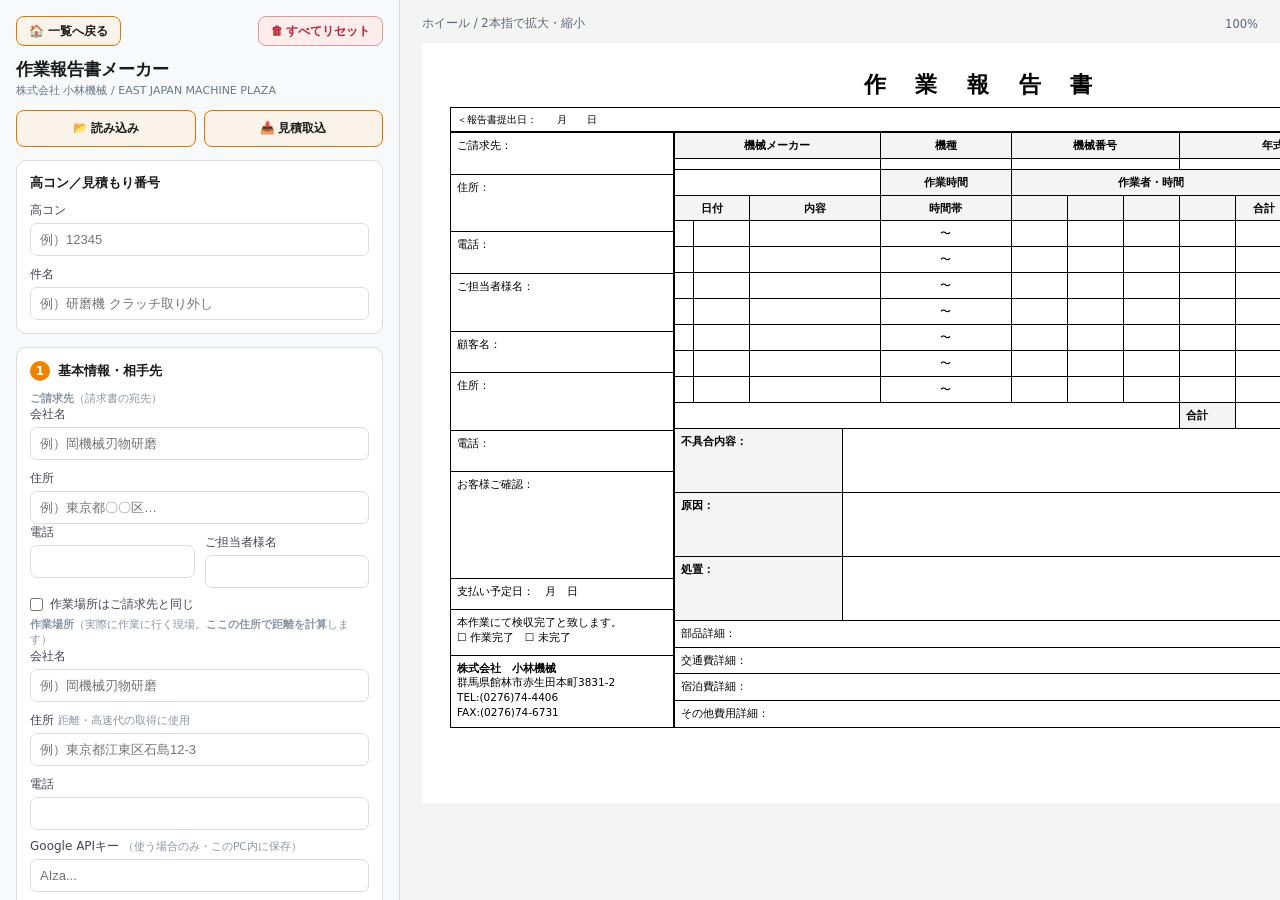
==== commit 8bc8ac65: "共通Drive連携を削除し、PDF・データを1回の操作で両方出力できるように変更 - 共通Driveへの接続・自動保存・検索・取り込み・自動読み込みを削除（google-drive.js・apps-s" ====
--- a/報告書メーカー.html
+++ b/報告書メーカー.html
@@ -55,13 +55,9 @@
 .foot{ font-size:10.5px; color:#8a96a4; margin-top:8px; line-height:1.45; }
 .notice{ margin-top:10px; padding:7px 9px; font-size:11.5px; border-radius:6px; background:#fff5e6; border:1px solid #f0c987; color:#8a5a00; }
 .status{ font-size:11px; margin-top:6px; min-height:14px; line-height:1.4; } .status.ok{ color:var(--ok); } .status.err{ color:var(--accent); }
-.drive-status{ font-size:11px; margin-top:8px; min-height:16px; line-height:1.45; color:#5f6b7a; }
-.drive-status.ok{ color:var(--ok); } .drive-status.err{ color:var(--accent); }
-.drive-card button:disabled{ opacity:.55; cursor:wait; }
-.drive-search{ margin-top:10px; padding-top:10px; border-top:1px solid var(--line); }
-.drive-search-modes{ display:flex; gap:16px; flex-wrap:wrap; margin:8px 0; }
-.drive-search-modes label{ display:flex; align-items:center; gap:6px; margin:0; font-weight:700; }
-.drive-search-modes input{ width:auto; margin:0; }
+.doc-status:empty{ display:none; }
+.doc-status{ font-size:11px; margin-top:8px; min-height:16px; line-height:1.45; color:#5f6b7a; }
+.doc-status.ok{ color:var(--ok); } .doc-status.err{ color:var(--accent); }
 .hidden{ display:none; } .we-wrap{ display:none; } .we-head{ color:#b8860b; }
 details{ margin-top:10px; font-size:11.5px; } details summary{ cursor:pointer; color:var(--navy2); font-weight:700; }
 details .help{ margin-top:6px; line-height:1.6; color:#4a5663; } details .help a{ color:var(--google); }
@@ -169,22 +165,11 @@
     <p class="sub">株式会社 小林機械 / EAST JAPAN MACHINE PLAZA</p>
     <div class="io"><button id="loadBtn">📂 読み込み</button><button id="estBtn">📥 見積取込</button><input id="loadFile" type="file" accept="application/json,.json" class="hidden"><input id="estFile" type="file" accept="application/json,.json" class="hidden"></div>
 
-    <section class="card drive-card">
-      <h2>高コン／見積もり番号・共通Drive</h2>
+    <section class="card doc-card">
+      <h2>高コン／見積もり番号</h2>
       <label>高コン<input id="mKocon" type="text" autocomplete="off" placeholder="例）12345"></label>
       <label>件名<input id="subject" type="text" placeholder="例）研磨機 クラッチ取り外し"></label>
-      <button type="button" class="btn btn-google" id="driveConnectBtn" style="margin-top:10px;" disabled>共通Driveに接続</button>
-      <div class="drive-search">
-        <p class="foot" style="margin-top:0;"><b>検索方法</b></p>
-        <div class="drive-search-modes">
-          <label><input type="radio" name="reportDriveSearchMode" id="driveSearchModeKocon" value="kocon" checked>高コン番号</label>
-          <label><input type="radio" name="reportDriveSearchMode" id="driveSearchModeSubject" value="subject">件名</label>
-        </div>
-        <button type="button" class="btn btn-google" id="driveSearchReportBtn">報告書を検索</button>
-        <p class="foot">高コン番号・件名は上の入力欄を使用します。</p>
-      </div>
-      <button type="button" class="btn btn-google" id="driveImportEstimateBtn" style="margin-top:8px;">Driveから見積書を取り込む</button>
-      <p class="drive-status" id="driveStatus" role="status" aria-live="polite">共通Driveへ接続中…</p>
+      <p class="doc-status" id="docStatus" role="status" aria-live="polite"></p>
     </section>
 
     <section class="card">
@@ -351,7 +336,7 @@
     <textarea id="textareaMeasure" style="display:none"></textarea>
     <div class="actions document-output">
       <button class="btn big export-primary" id="bothBtn">PDF・データを出力</button>
-      <p class="foot export-help">PDFとデータ（JSON）を同じ内容で作成します。印刷は保存したPDFを開いて行えます。</p>
+      <p class="foot export-help">1回押すだけでPDFとデータ（JSON）の両方を同じ内容で保存します（パソコンは自動ダウンロード、携帯は共有メニューからまとめて保存）。印刷は保存したPDFを開いて行えます。</p>
     </div>
     <div class="actions document-utilities">
       <button class="btn btn-ghost" id="photoBtn">写真添付（社内サイト）</button>
@@ -845,9 +830,9 @@
 //# sourceMappingURL=jspdf.umd.min.js.map
 
 </script>
-<script src="google-drive.js?v=20260930-audit1"></script>
+<script src="local-data.js?v=20261117-local1"></script>
 <script src="preview-zoom.js?v=20260930-zoom1"></script>
-<script src="document-export.js?v=20261008-export1"></script>
+<script src="document-export.js?v=20261117-export2"></script>
 <script>
 const P={WORK_BASE:45000,WORK_OT:9000,WORK_NIGHT:12150,TRAVEL:5000,TRAVEL_FAR:6000,TRANSPORT:100,WEEKEND:1.5,TAX:0.10};
 const taxExclude=v=>Math.ceil(v/(1+P.TAX));   // 税込→税抜：切り上げ
@@ -873,7 +858,7 @@
 const parseNum=s=>{const raw=String(s??"").trim(),value=Number(raw);if(!Number.isNaN(value))return Number.isFinite(value)?value:0;const fallback=parseFloat(raw.replace(/[^0-9.\-]/g,""));return Number.isFinite(fallback)?fallback:0;};
 const fmt=n=>{ n=Math.round(n*10)/10; return Number.isInteger(n)?String(n):n.toFixed(1); };
 const hoursText=n=>Math.max(0,parseNum(n)).toLocaleString("ja-JP",{maximumFractionDigits:10});
-let driveAutosaveController=null;
+let localLoader=null;
 let _routeGeneration=0;
 const _routeRequests=new Map();
 function invalidateRouteRequests(){_routeGeneration++;_routeRequests.clear();["b1","b2","b3"].forEach(base=>{const button=$(base+"_auto"),status=$(base+"_status");if(button)button.disabled=false;if(status){status.textContent="";status.className="status";}});}
@@ -932,7 +917,7 @@
     if(dest!==$("address").value.trim()||origin!==originAddr(p)||kocon!==$("mKocon").value||routeFields.some((value,index)=>value!==$(p+"_"+["km","h","toll"][index]).value)){st.textContent="入力内容が変わったため、取得結果は反映していません。";st.className="status";return;}
     $(p+"_km").value=r.km.toFixed(1);$(p+"_h").value=r.h.toFixed(1);$(p+"_toll").value=Math.round(r.toll);
     st.innerHTML=`片道約${r.km.toFixed(1)}km／約${r.h.toFixed(1)}h／高速${r.hasToll?yen(r.toll):"なし"}（片道）。`;st.className="status ok";
-    scheduleLivePreview(); autosave(); if(driveAutosaveController)driveAutosaveController.markDirty();
+    scheduleLivePreview(); autosave();
   }catch(e){if(currentRequest()){st.innerHTML="自動取得に失敗（"+esc(e.message)+"）。下のリンクで手入力を。";st.className="status err";}} finally{if(ownsRequest()){_routeRequests.delete(p);$(p+"_auto").disabled=false;}} }
 function openMap(p,kind){ const o=originAddr(p),d=$("address").value.trim(); if(!o){alert("出発地の住所を入力してください。");return;} if(!d){alert("作業場所の住所を入力してください。");return;}
   const u=kind==="yahoo"?`https://map.yahoo.co.jp/route/car?from=${encodeURIComponent(o)}&to=${encodeURIComponent(d)}`:`https://www.google.com/maps/dir/?api=1&origin=${encodeURIComponent(o)}&destination=${encodeURIComponent(d)}&travelmode=driving`; window.open(u,"_blank"); }
@@ -1121,69 +1106,15 @@
 const DRAFT_KEY="kkmt_report_draft";
 let _autosaveT=null;
 let _skipDraftOnLeave=false;
-function writeLocalDraftNow(){ clearTimeout(_autosaveT); _autosaveT=null; try{ localStorage.setItem(DRAFT_KEY,JSON.stringify(collectState())); }catch(e){ const el=$("driveStatus"); if(el){el.textContent="端末内の下書き保存に失敗しました。空き容量を確認してください。";el.classList.add("err");} } }
+function writeLocalDraftNow(){ clearTimeout(_autosaveT); _autosaveT=null; try{ localStorage.setItem(DRAFT_KEY,JSON.stringify(collectState())); }catch(e){ const el=$("docStatus"); if(el){el.textContent="端末内の下書き保存に失敗しました。空き容量を確認してください。";el.classList.add("err");} } }
 function flushDraftOnLeave(){ if(!_skipDraftOnLeave)writeLocalDraftNow(); }
 function cancelLocalAutosave(){ clearTimeout(_autosaveT); _autosaveT=null; }
 function cancelPendingFormUpdates(){ invalidateRouteRequests(); cancelLocalAutosave(); clearTimeout(_livePreviewT); }
 function autosave(){ cancelLocalAutosave(); _autosaveT=setTimeout(writeLocalDraftNow,400); }
 function autosaveFromEvent(event){ const target=event&&event.target; if(target&&target.type==="file")return; autosave(); }
 function restoreDraft(){ try{ const d=localStorage.getItem(DRAFT_KEY); if(d){ applyState(JSON.parse(d)); return true; } }catch(e){} return false; }
-function resetAll(){ if(!confirm("すべての入力を消去します。APIキーと作業者リストは残ります。よろしいですか？"))return; _skipDraftOnLeave=true; if(driveAutosaveController)driveAutosaveController.discardCurrent(); try{ localStorage.removeItem(DRAFT_KEY); }catch(e){} location.reload(); }
-
-async function searchReportFromDrive(){
-  const byKocon=$("driveSearchModeKocon").checked;
-  const input=$(byKocon?"mKocon":"subject");
-  const term=(input.value||"").trim();
-  if(!term){ alert(byKocon?"検索する高コン番号を入力してください。":"検索する件名を入力してください。"); return; }
-  if(!KKMTDrive.isConnected()){ driveAutosaveController.setStatus("先に共通Driveへ接続してください。","error"); return; }
-  const label=byKocon?`高コン「${term}」`:`件名「${term}」`;
-  if(!confirm(`${label}の保存済み報告書を取得し、現在の入力内容を置き換えますか？`))return;
-  driveAutosaveController.setStatus("報告書を共通Driveから検索中…");
-  try{
-    await driveAutosaveController.loadDocument({
-      load:async()=>{
-        const data=await KKMTDrive.loadJson(byKocon?{kocon:term,docType:"report"}:{subject:term,docType:"report"});
-        if(!data)throw new Error(`${label}の報告書が見つかりません。`);
-        return validateReportState(data);
-      },
-      apply:data=>{applyState(data);if(byKocon&&!$("mKocon").value)$("mKocon").value=term;if(!byKocon&&!$("subject").value)$("subject").value=term;},
-      synced:true, message:`${label}の報告書を取得しました。`
-    });
-  }catch(error){
-    console.error("Report load failed",error);
-    driveAutosaveController.setStatus("報告書を取得できませんでした。","error");
-  }
-}
-
-async function autoLoadReportFromDrive({kocon,isConnected,setStatus,isCurrent=()=>true}){
-  if(!isConnected)return false;
-  setStatus(`高コン「${kocon}」の報告書を自動取得中…`);
-  const report=await KKMTDrive.loadJson({kocon,docType:"report"});
-  if(!isCurrent())return false;
-  if(!report){ _documentRevision=0; setStatus(`新しい報告書です。入力内容を報告書ファイルへ自動保存します。`,"ok"); return {confirmed:true,revision:0,loaded:false}; }
-  applyState(report);
-  $("mKocon").value=kocon;
-  setStatus("報告書を自動取得しました。","ok");
-  return {confirmed:true,revision:_documentRevision,loaded:true};
-}
-
-async function importEstimateFromDrive(){
-  const kocon=($("mKocon").value||"").trim();
-  if(!kocon){ alert("先に高コン／見積もり番号を入力してください。"); return; }
-  if(!KKMTDrive.isConnected()){ driveAutosaveController.setStatus("先に共通Driveへ接続してください。","error"); return; }
-  if(!confirm(`高コン「${kocon}」の見積書を取り込み、現在の報告書入力を置き換えますか？`))return;
-  driveAutosaveController.setStatus("見積書を共通Driveから取得中…");
-  try{
-    await driveAutosaveController.loadDocument({
-      load:async()=>{const data=await KKMTDrive.loadJson({kocon,docType:"estimate"});if(!data)throw new Error(`高コン「${kocon}」の見積書が見つかりません。`);return validateImportedEstimate(data);},
-      apply:data=>{if(!importEstimate(data,true))throw new Error("見積書を取り込めませんでした。");$("mKocon").value=kocon;},
-      message:"見積書を報告書へ取り込みました。§8の作業者を確認してください。作業費は報告書の料金基準（1日8時間超）で再計算します。共通Driveは上書きしていません。"
-    });
-  }catch(error){
-    console.error("Estimate import failed",error);
-    driveAutosaveController.setStatus("見積書を取得できませんでした。","error");
-  }
-}
+function resetAll(){ if(!confirm("すべての入力を消去します。APIキーと作業者リストは残ります。よろしいですか？"))return; _skipDraftOnLeave=true; try{ localStorage.removeItem(DRAFT_KEY); }catch(e){} location.reload(); }
+
 
 /* 見積データ（御見積書メーカーのJSON）を取り込む。§1/2/4/5/6はそのまま、§3の作業内容→§8の作業行に変換 */
 function importEstimate(raw,silent){ let s; try{s=validateImportedEstimate(raw);}catch(error){if(!silent)alert(error.message);return false;}
@@ -1201,7 +1132,7 @@
 async function waitForReportSignature(){let ready,result;do{ready=_signatureReady;result=await ready;}while(ready!==_signatureReady);return result;}
 function setReportSignature(signature,verified=false){const generation=++_signatureGeneration;sigDataURL=signature;_signaturePending=!!signature&&!verified;updateSigState();
   if(!_signaturePending){_signatureReady=Promise.resolve(true);return;}
-  _signatureReady=new Promise(resolve=>{const image=new Image();image.onload=()=>{if(generation!==_signatureGeneration){resolve(false);return;}_signaturePending=false;updateSigState();resolve(true);};image.onerror=()=>{if(generation!==_signatureGeneration){resolve(false);return;}_signaturePending=false;sigDataURL="";updateSigState();$("sigState").textContent="⚠ サイン画像を表示できません。サインを記入し直してください。";if(mainPad)mainPad.clear();renderReport();autosave();if(driveAutosaveController)driveAutosaveController.markDirty();resolve(false);};image.src=signature;});
+  _signatureReady=new Promise(resolve=>{const image=new Image();image.onload=()=>{if(generation!==_signatureGeneration){resolve(false);return;}_signaturePending=false;updateSigState();resolve(true);};image.onerror=()=>{if(generation!==_signatureGeneration){resolve(false);return;}_signaturePending=false;sigDataURL="";updateSigState();$("sigState").textContent="⚠ サイン画像を表示できません。サインを記入し直してください。";if(mainPad)mainPad.clear();renderReport();autosave();resolve(false);};image.src=signature;});
 }
 const DEFAULT_WORKERS=["瑞澤","武藤","新井","近藤そ","近藤た","山口","グェン","金子あ","平野"];
 function loadWorkers(){ try{ const w=localStorage.getItem("kkmt_workers"); if(w){const saved=JSON.parse(w);if(Array.isArray(saved))WORKERS=[...new Set(saved.filter(name=>typeof name==="string"&&name.trim()))];} }catch{}
@@ -1453,9 +1384,9 @@
   const url=URL.createObjectURL(blob),a=document.createElement("a"); a.href=url; a.download=name; a.rel="noopener"; document.body.appendChild(a); a.click(); a.remove(); setTimeout(()=>URL.revokeObjectURL(url),1000);
 }
 function importSignatureJson(data){ ssDraftSignature=signatureFromJson(data); if(ssPad)ssPad.draw(ssDraftSignature); }
-function initSig(){ const cv=$("sigPad"); if(cv){ mainPad=makePad(cv,()=>{setReportSignature(cv.toDataURL("image/png"),true);scheduleLivePreview(); autosave(); if(driveAutosaveController)driveAutosaveController.markDirty();});
+function initSig(){ const cv=$("sigPad"); if(cv){ mainPad=makePad(cv,()=>{setReportSignature(cv.toDataURL("image/png"),true);scheduleLivePreview(); autosave();});
     setTimeout(()=>{mainPad.resize();if(sigDataURL)mainPad.draw(sigDataURL);},60); window.addEventListener("resize",()=>{ if(mainPad){mainPad.resize(); if(sigDataURL)mainPad.draw(sigDataURL);} }); }
-  const sc=$("sigClear"); if(sc)sc.addEventListener("click",()=>{ if(mainPad)mainPad.clear();setReportSignature("",true);scheduleLivePreview(); autosave(); if(driveAutosaveController)driveAutosaveController.markDirty(); });
+  const sc=$("sigClear"); if(sc)sc.addEventListener("click",()=>{ if(mainPad)mainPad.clear();setReportSignature("",true);scheduleLivePreview(); autosave(); });
   updateSigState(); }
 function openSignScreen(){
   $("ssClient").textContent=($("billName").value||$("client").value).trim(); $("ssSubject").textContent=$("subject").value.trim();
@@ -1465,7 +1396,7 @@
 async function closeSignScreen(save){ if(save){if(ssPad&&!(await ssPad.whenReady()))return;if(!$("signScreen").classList.contains("show"))return;setReportSignature(ssDraftSignature,true);
     $("trouble").value=$("ssTrouble").value; $("cause").value=$("ssCause").value; $("action").value=$("ssAction").value;
     $("doneComplete").checked=$("ssComplete").classList.contains("on"); $("doneIncomplete").checked=$("ssIncomplete").classList.contains("on");
-    if(mainPad)mainPad.draw(sigDataURL); updateSigState(); renderReport(); autosave(); if(driveAutosaveController)driveAutosaveController.markDirty(); }
+    if(mainPad)mainPad.draw(sigDataURL); updateSigState(); renderReport(); autosave(); }
   $("signScreen").classList.remove("show"); }
 
 document.addEventListener("DOMContentLoaded",()=>{
@@ -1483,18 +1414,18 @@
   $("estFile").addEventListener("change",async e=>{
     e.stopPropagation();const f=e.target.files[0];e.target.value="";if(!f)return;
     if(!/\.json$/i.test(f.name)&&f.type!=="application/json"){alert("読み込めるのは見積データ（.json）です。");return;}
-    try{await driveAutosaveController.loadDocument({
-      load:async()=>validateImportedEstimate(await KKMTDrive.readJsonFile(f)),
+    try{await localLoader.loadDocument({
+      load:async()=>validateImportedEstimate(await KKMTLocalData.readJsonFile(f)),
       apply:data=>{if(!importEstimate(data,true))throw new Error("見積書を取り込めませんでした。");},
-      message:"端末の見積データを取り込みました。共通Driveは上書きしていません。"
+      message:"端末の見積データを取り込みました。"
     });}catch(err){alert("取り込み失敗："+err.message);}
   });
   $("loadFile").addEventListener("change",async e=>{
     e.stopPropagation(); const f=e.target.files[0]; e.target.value=""; if(!f)return;
     if(!/\.json$/i.test(f.name)&&f.type!=="application/json"){alert("読み込めるのは報告書データ（.json）です。");return;}
-    try{ await driveAutosaveController.loadDocument({
-      load:async()=>validateReportState(await KKMTDrive.readJsonFile(f)), apply:applyState,
-      message:"端末の報告書データを読み込みました。共通Driveは上書きしていません。"
+    try{ await localLoader.loadDocument({
+      load:async()=>validateReportState(await KKMTLocalData.readJsonFile(f)), apply:applyState,
+      message:"端末の報告書データを読み込みました。"
     }); }catch(err){alert("読み込み失敗："+err.message);}
   });
   ["b1","b2","b3"].forEach(p=>{ $(p+"_auto").addEventListener("click",()=>autoCalc(p)); $(p+"_y").addEventListener("click",()=>openMap(p,"yahoo")); $(p+"_g").addEventListener("click",()=>openMap(p,"google")); $(p+"_use").addEventListener("change",syncBase); });
@@ -1546,24 +1477,14 @@
   liveForm.addEventListener("change",scheduleLivePreview);
   const liveMutationIds=new Set(["addLodge","addCustom","addPart","addWorker","addWork"]);
   liveForm.addEventListener("click",e=>{ const b=e.target.closest("button"); if(b&&(liveMutationIds.has(b.id)||b.matches(".del,.pdel")))setTimeout(scheduleLivePreview,0); });
-  driveAutosaveController=KKMTDrive.createAutosaveController({
-    docType:"report",
+  localLoader=KKMTLocalData.createLoader({
     rootElement:document.querySelector(".app"),
-    koconInput:$("mKocon"),
-    fallbackInput:$("subject"),
-    statusElement:$("driveStatus"),
-    connectButton:$("driveConnectBtn"),
+    statusElement:$("docStatus"),
     collectState,
     restoreState:applyState,
-    onKoconConfirmed:autoLoadReportFromDrive,
-    onIdentityChanging:cancelPendingFormUpdates,
-    onIdentityChanged:writeLocalDraftNow,
-    onSavedRevision:revision=>{ _documentRevision=revision; writeLocalDraftNow(); },
-    skipInitialLoad:restoredDraft
+    beforeLoad:cancelPendingFormUpdates,
+    afterLoad:writeLocalDraftNow
   });
-  driveAutosaveController.init();
-  $("driveSearchReportBtn").addEventListener("click",searchReportFromDrive);
-  $("driveImportEstimateBtn").addEventListener("click",importEstimateFromDrive);
   const _app=document.querySelector(".app");
   _app.addEventListener("input",autosaveFromEvent); _app.addEventListener("change",autosaveFromEvent);
   _app.addEventListener("click",e=>{ const b=e.target.closest("button"); if(b&&(liveMutationIds.has(b.id)||b.matches(".del,.pdel,.addPerson,#ssOk,#sigClear")))setTimeout(autosave,0); });
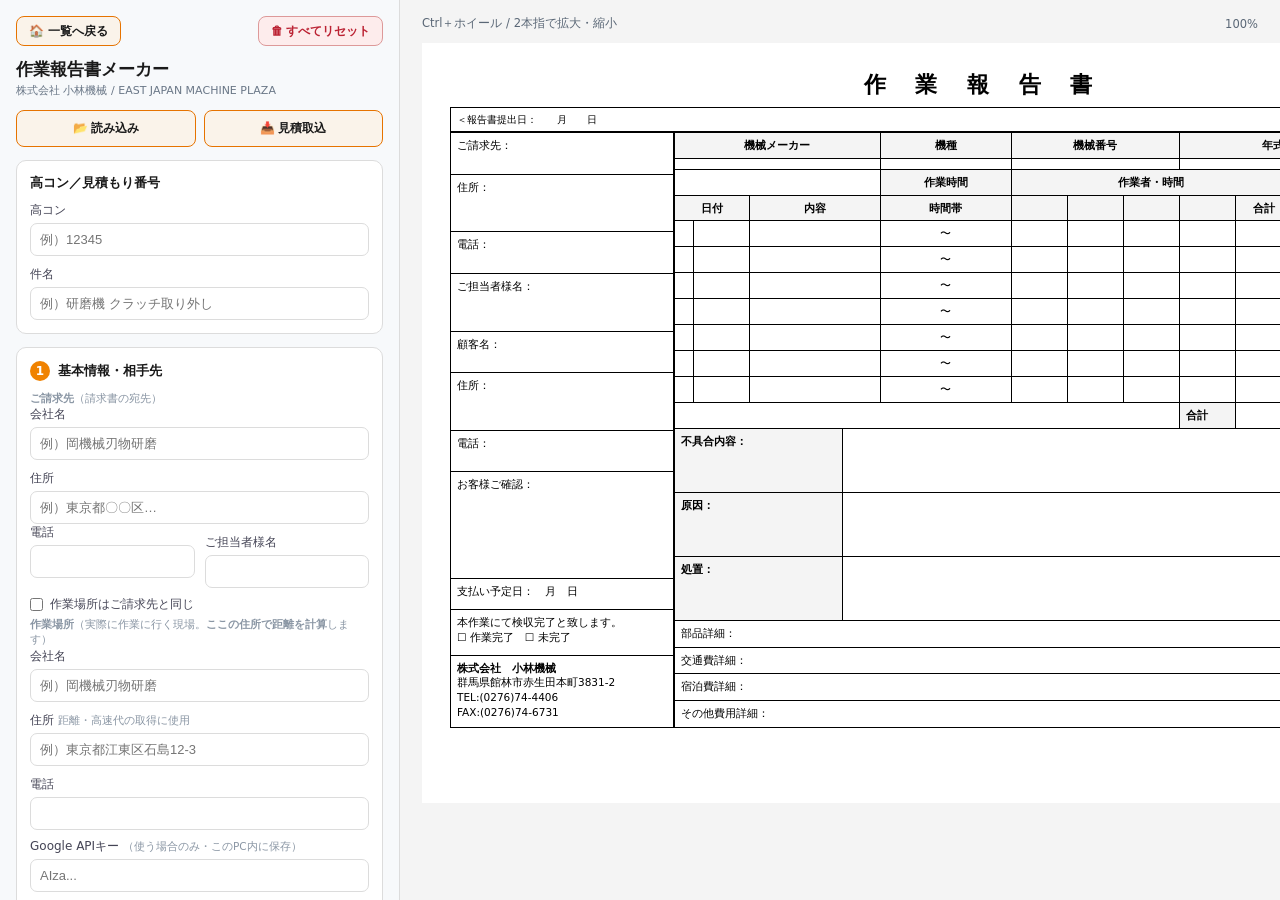
==== commit 297471ae: "プレビューの拡大をCtrl/⌘＋ホイールに変更し、普通のホイールはスクロールに戻す Co-Authored-By: Claude Opus 5.5 <noreply@anthropic.com> Cl" ====
--- a/報告書メーカー.html
+++ b/報告書メーカー.html
@@ -344,7 +344,7 @@
   </aside>
 
   <main class="preview">
-    <div class="preview-zoom-tools"><span>ホイール / 2本指で拡大・縮小</span><output data-preview-zoom-status aria-label="プレビューの表示倍率">100%</output></div>
+    <div class="preview-zoom-tools"><span>Ctrl＋ホイール / 2本指で拡大・縮小</span><output data-preview-zoom-status aria-label="プレビューの表示倍率">100%</output></div>
     <div class="preview-zoom-stage"><div class="preview-zoom-content">
     <div id="sheet" class="sheet"><div class="empty">左の入力内容が<br>ここに自動反映されます</div></div>
     <div id="sheetExtra"></div>
@@ -831,7 +831,7 @@
 
 </script>
 <script src="local-data.js?v=20261117-local1"></script>
-<script src="preview-zoom.js?v=20260930-zoom1"></script>
+<script src="preview-zoom.js?v=20261117-zoom2"></script>
 <script src="document-export.js?v=20261117-export2"></script>
 <script>
 const P={WORK_BASE:45000,WORK_OT:9000,WORK_NIGHT:12150,TRAVEL:5000,TRAVEL_FAR:6000,TRANSPORT:100,WEEKEND:1.5,TAX:0.10};
@@ -937,7 +937,9 @@
   const pick=(id,def)=>{ const el=$(id); return (el&&el.value.trim()!=="")?Math.max(0,parseNum(el.value)):def; };
   return { km:a.km,h:a.h,rate:a.rate,trans:pick("d_trans",a.trans),trav:pick("d_trav",a.trav),ktoll:pick("d_ktoll",a.ktoll) }; }
 function refreshDirect(){ const on=$("directUse")&&$("directUse").checked; if($("directBox"))$("directBox").style.display=on?"block":"none";
-  ["d_trans","d_trav","d_ktoll"].forEach(id=>{ const el=$(id); if(el)el.dataset.edited=(el.value.trim()!=="")?"1":""; }); }
+  // A restored value only counts as hand-edited when it differs from the automatic amount.
+  const a=directAuto(),auto={d_trans:a.trans,d_trav:a.trav,d_ktoll:a.ktoll};
+  ["d_trans","d_trav","d_ktoll"].forEach(id=>{ const el=$(id); if(!el)return; const v=el.value.trim(); el.dataset.edited=(v!==""&&Math.max(0,parseNum(v))!==auto[id])?"1":""; }); }
 function computeItems(){
   const bases=[baseData("b1"),baseData("b2"),baseData("b3")].filter(b=>b.use);
   const both=bases.length>1;
@@ -1125,6 +1127,8 @@
     mk(f.wkdPeople,f.daysWd,f.hoursWd,f.nightWd,false); mk(f.wkePeople,f.daysWe,f.hoursWe,f.nightWe,true); }
   applyState({ documentType:"report",schemaVersion:2,fields:f,parts:s.parts||[],customs:s.customs||[],lodges:s.lodges||lodgesFromState(s),work,workers:WORKERS,activeWorkers:ACTIVE });
   if(!silent)alert("見積データを取り込みました。§8の作業者名は未設定なので、必要に応じて選んでください。作業費は報告書の料金基準（1日8時間超）で再計算します。");
+  const removed=Array.isArray(s.excludedItemKeys)?s.excludedItemKeys.length:0;
+  if(removed)alert(`見積書のプレビューで削除した行が${removed}件あります。削除した行は報告書に自動では反映されないため、§2〜§6の金額を見積書と見比べて確認してください。`);
   return true; }
 
 /* ===== 報告書 追加ロジック ===== */
@@ -1365,7 +1369,7 @@
   cv.addEventListener("pointerdown",e=>{cancelLoading();drawing=true;[lx,ly]=pos(e);cv.setPointerCapture(e.pointerId);});
   cv.addEventListener("pointermove",e=>{if(!drawing)return;const p=pos(e);ctx.beginPath();ctx.moveTo(lx,ly);ctx.lineTo(p[0],p[1]);ctx.stroke();lx=p[0];ly=p[1];});
   const end=()=>{if(drawing){drawing=false;if(onEnd)onEnd();}};["pointerup","pointerleave","pointercancel","lostpointercapture"].forEach(event=>cv.addEventListener(event,end));
-  return {ctx,resize,clear,whenReady:async()=>{let pending,result;do{pending=ready;result=await pending;}while(pending!==ready);return result&&!drawing;},draw:d=>{resize();if(d){ready=new Promise(resolve=>{resolveLoading=resolve;});const generation=imageGeneration,image=new Image(),fail=()=>{if(generation!==imageGeneration)return;imageGeneration++;drawing=false;ctx.clearRect(0,0,cv.width,cv.height);if(resolveLoading)resolveLoading(false);resolveLoading=null;ready=Promise.resolve(false);if(onImageError)onImageError();};image.onload=()=>{if(generation!==imageGeneration)return;try{ctx.drawImage(image,0,0,cv.width,cv.height);if(resolveLoading)resolveLoading(true);resolveLoading=null;}catch(_){fail();}};image.onerror=fail;image.src=d;}}};
+  return {ctx,resize,clear,whenReady:async()=>{let pending,result;do{pending=ready;result=await pending;}while(pending!==ready);return result&&!drawing;},draw:d=>{resize();if(d){ready=new Promise(resolve=>{resolveLoading=resolve;});const generation=imageGeneration,image=new Image(),fail=()=>{if(generation!==imageGeneration)return;imageGeneration++;drawing=false;ctx.clearRect(0,0,cv.width,cv.height);if(resolveLoading)resolveLoading(false);resolveLoading=null;ready=Promise.resolve(false);if(onImageError)onImageError();};image.onload=()=>{if(generation!==imageGeneration)return;try{const iw=image.naturalWidth||image.width||cv.width,ih=image.naturalHeight||image.height||cv.height,scale=Math.min(cv.width/iw,cv.height/ih),dw=iw*scale,dh=ih*scale;ctx.drawImage(image,(cv.width-dw)/2,(cv.height-dh)/2,dw,dh);if(resolveLoading)resolveLoading(true);resolveLoading=null;}catch(_){fail();}};image.onerror=fail;image.src=d;}}};
 }
 let mainPad=null, ssPad=null, ssDraftSignature="";
 function updateSigState(){ const el=$("sigState"); if(el)el.textContent=_signaturePending?"サイン画像を確認中…":sigDataURL?"✅ サイン取得済み（サイン画面で修正できます）":"— サイン未取得"; }
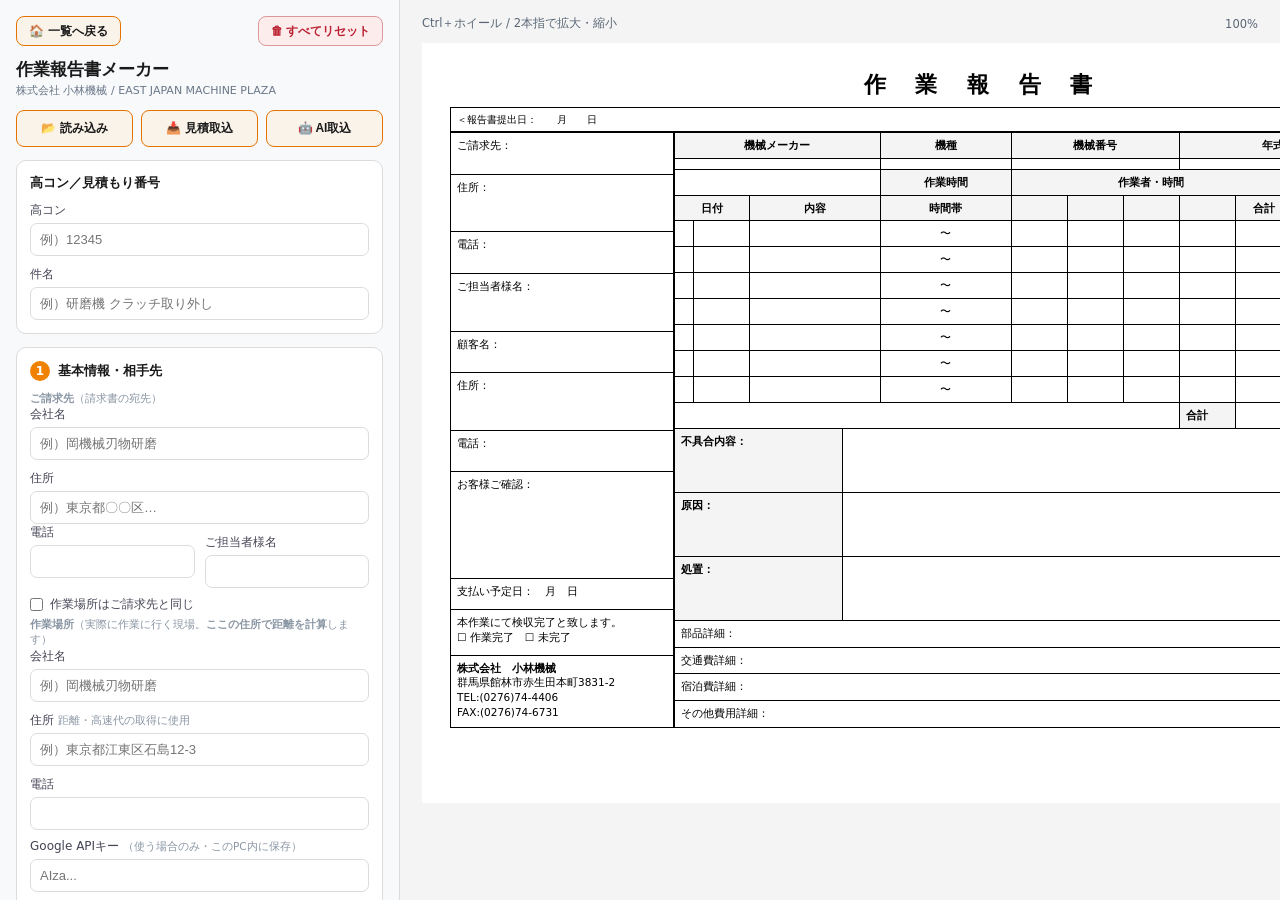
==== commit 1215b61f: "見積書・報告書にAI取込を追加（tatekaeと同じ方式） - 「🤖 AI取込」ボタン：AIが作成したJSONを貼り付けて全欄に反映（?ai=1で自動で開く） - 「AIへの指示文をコピー」でAIに渡" ====
--- a/報告書メーカー.html
+++ b/報告書メーカー.html
@@ -152,7 +152,7 @@
 .ss-actions .ok{ background:var(--ok); color:#fff; } .ss-actions .cancel{ background:#e9edf2; color:#333; }
 </style>
 <link rel="stylesheet" href="preview-zoom.css?v=20260930-zoom1">
-<link rel="stylesheet" href="document-export.css?v=20261008-export1">
+<link rel="stylesheet" href="document-export.css?v=20261117-export2">
 </head>
 <body>
 <div class="app">
@@ -163,7 +163,7 @@
     </div>
     <h1>作業報告書メーカー</h1>
     <p class="sub">株式会社 小林機械 / EAST JAPAN MACHINE PLAZA</p>
-    <div class="io"><button id="loadBtn">📂 読み込み</button><button id="estBtn">📥 見積取込</button><input id="loadFile" type="file" accept="application/json,.json" class="hidden"><input id="estFile" type="file" accept="application/json,.json" class="hidden"></div>
+    <div class="io"><button id="loadBtn">📂 読み込み</button><button id="estBtn">📥 見積取込</button><button id="aiBtn">🤖 AI取込</button><input id="loadFile" type="file" accept="application/json,.json" class="hidden"><input id="estFile" type="file" accept="application/json,.json" class="hidden"></div>
 
     <section class="card doc-card">
       <h2>高コン／見積もり番号</h2>
@@ -831,6 +831,7 @@
 
 </script>
 <script src="local-data.js?v=20261117-local1"></script>
+<script src="ai-import.js?v=20261117-ai1"></script>
 <script src="preview-zoom.js?v=20261117-zoom2"></script>
 <script src="document-export.js?v=20261117-export2"></script>
 <script>
@@ -1489,6 +1490,18 @@
     beforeLoad:cancelPendingFormUpdates,
     afterLoad:writeLocalDraftNow
   });
+  /* AI取込：AIが作成した報告書JSON（保存データと同じ形式）を貼り付けて反映する。見積書JSONなら見積取込と同じく変換。形式の説明は AI_SCHEMA.md */
+  KKMTAiImport.create({
+    button:$("aiBtn"), title:"AI取込（報告書）",
+    note:"AIが作成した報告書のJSONを貼り付けてください（見積書のJSONも取り込めます）。現在の入力は貼り付けた内容に置き換わります。金額はツールが自動計算します。サインは取り込んだ後に記入してください。",
+    placeholder:'{"documentType":"report","fields":{"subject":"…"},"work":[…]}',
+    promptText:"作業報告書を作ります。次のルールでJSONだけを出力してください（説明文や```は不要）。\n形式の説明: https://github.com/tgkfnfnfv9-stack/syurisyoruisakusei/blob/main/AI_SCHEMA.md\n・金額（作業費・交通費・移動費・部品売価・税・合計）は計算しない。作業者ごとの時間・距離・人数・回数・部品の原価だけ入れる\n・分からない項目は省略。日付はYYYY-MM-DD、時刻はHH:MM、数値は数字の文字列。サインは入れない\n・形式: {\"documentType\":\"report\",\"fields\":{\"mKocon\":高コン番号,\"subject\":件名,\"billName\":請求先会社名,\"billAddr\":請求先住所,\"billTel\":電話,\"billPerson\":担当者様名,\"sameAsSite\":作業場所が請求先と同じならtrue,\"siteName\":作業場所の会社名,\"address\":作業場所住所,\"b1_use\":本社(館林)から出発ならtrue,\"b1_km\":片道km,\"b1_h\":片道時間h,\"b1_toll\":片道高速代(税込),\"b1_people\":人数,\"b1_tripsWd\":平日の往復回数,\"b1_tripsWe\":土日祝の往復回数,\"mMaker\":機械メーカー,\"mType\":機種,\"mNo\":機械番号,\"mYear\":年式,\"repDate\":提出日,\"trouble\":不具合内容,\"cause\":原因,\"action\":処置,\"doneComplete\":完了ならtrue,\"doneIncomplete\":未完了ならtrue},\"work\":[{\"date\":作業日,\"content\":作業内容,\"start\":開始,\"end\":終了,\"holiday\":祝日ならtrue,\"people\":[{\"worker\":作業者名,\"hours\":時間}]}],\"parts\":[{\"name\":部品名,\"cost\":原価,\"qty\":数量}],\"customs\":[{\"name\":その他費用名,\"amt\":税抜金額,\"qty\":数量}],\"lodges\":[{\"memo\":日付メモ,\"people\":人数,\"nights\":泊数,\"holiday\":土日祝ならtrue}]}\n内容：",
+    apply:data=>{
+      if(data.documentType==="estimate")return localLoader.loadDocument({ load:async()=>validateImportedEstimate(data),
+        apply:d=>{if(!importEstimate(d,true))throw new Error("見積書を取り込めませんでした。");}, message:"AIの見積データを報告書へ取り込みました。§8の作業者と金額を確認してください。" });
+      if(!data.documentType)data.documentType="report"; if(!data.fields||typeof data.fields!=="object")data.fields={}; if(!Array.isArray(data.work))data.work=[];
+      return localLoader.loadDocument({ load:async()=>validateReportState(data), apply:applyState, message:"AIデータを読み込みました。内容と金額を確認し、サインを記入してください。" }); }
+  });
   const _app=document.querySelector(".app");
   _app.addEventListener("input",autosaveFromEvent); _app.addEventListener("change",autosaveFromEvent);
   _app.addEventListener("click",e=>{ const b=e.target.closest("button"); if(b&&(liveMutationIds.has(b.id)||b.matches(".del,.pdel,.addPerson,#ssOk,#sigClear")))setTimeout(autosave,0); });
--- a/document-export.css
+++ b/document-export.css
@@ -19,3 +19,7 @@
 .document-export>button:last-child{margin-top:16px;border-color:#ccc;background:#f4f4f4}
 .document-export :focus-visible,.document-output :focus-visible{outline:3px solid #1a1a1a;outline-offset:2px}
 @media print{.document-export{display:none!important}}
+.ai-import .ai-import-text{box-sizing:border-box;display:block;width:100%;min-height:180px;padding:10px;border:1px solid #ccc;border-radius:8px;font:12px/1.5 ui-monospace,Menlo,Consolas,monospace;resize:vertical}
+.ai-import .ai-import-error{min-height:1em;color:#c0392b;font-size:13px}
+.ai-import .ai-import-error.ok{color:#1e7d3a}
+.ai-import .ai-import-error:empty{display:none}
